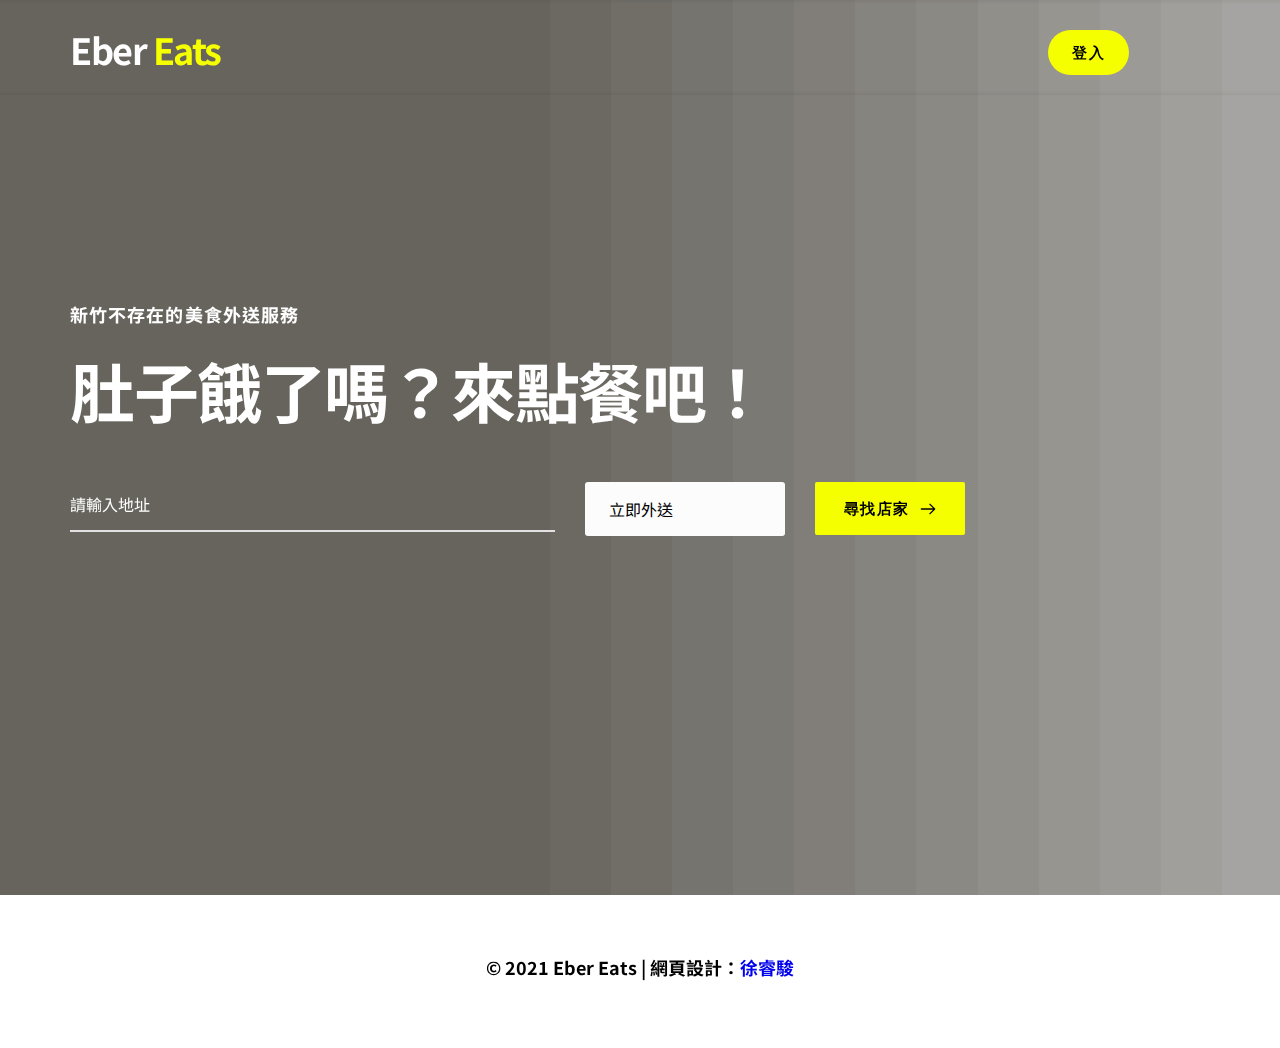
==== index.html @ 5adcd0f3 "Add files" ====
<!DOCTYPE html><html lang="en"><head><meta charset="utf-8"><link rel="icon" href="assets/fcde519aa431fc25c1beadadf0a41292.ico" sizes="16x16"><title>Eber Eats</title><meta name="description" content="使用 Eber Eats 台灣的美食外送 app 平台，瀏覽新竹人氣餐廳和美食，預訂新竹附近的必吃餐廳，享受免排隊免外出新竹外送食物服務。"><meta property="og:title" content=""><meta property="og:description" content=""><meta property="og:url" content=""><meta content="summary_large_image" name="twitter:card"><!-- BRIZY ASSETS --><meta name="viewport" content="width=device-width, initial-scale=1"><link class="brz-link brz-link-google-prefetch" rel="dns-prefetch" href="//ajax.googleapis.com"><link class="brz-link brz-link-google-prefetch" rel="dns-prefetch" href="//fonts.googleapis.com"><link class="brz-link brz-link-google-preconnect" rel="preconnect" href="https://fonts.gstatic.com/" crossorigin><link class="brz-link brz-link-cdn-preconnect" rel="preconnect" href="assets/6666cd76f96956469e7be39d750cc7d9." crossorigin><style class="brz-style brz-fonts__google">.brz .brz-ff-josefin_sans {font-family: Josefin Sans,sans-serif !important;}
.brz .brz-ff-lato {font-family: Lato,sans-serif !important;}
.brz .brz-ff-noto_sans_tc {font-family: Noto Sans TC,sans-serif !important;}
.brz .brz-ff-overpass {font-family: Overpass,sans-serif !important;}
.brz .brz-ff-red_hat_text {font-family: Red Hat Text,sans-serif !important;}
.brz .brz-ff-dm_serif_text {font-family: DM Serif Text,serif !important;}
.brz .brz-ff-blinker {font-family: Blinker,sans-serif !important;}
.brz .brz-ff-aleo {font-family: Aleo,serif !important;}
.brz .brz-ff-nunito {font-family: Nunito,sans-serif !important;}
.brz .brz-ff-knewave {font-family: Knewave,display !important;}
.brz .brz-ff-palanquin {font-family: Palanquin,sans-serif !important;}
.brz .brz-ff-palanquin_dark {font-family: Palanquin Dark,sans-serif !important;}
.brz .brz-ff-roboto {font-family: Roboto,sans-serif !important;}
.brz .brz-ff-oswald {font-family: Oswald,sans-serif !important;}
.brz .brz-ff-oxygen {font-family: Oxygen,sans-serif !important;}
.brz .brz-ff-playfair_display {font-family: Playfair Display,serif !important;}
.brz .brz-ff-fira_sans {font-family: Fira Sans,sans-serif !important;}
.brz .brz-ff-abril_fatface {font-family: Abril Fatface,display !important;}
.brz .brz-ff-comfortaa {font-family: Comfortaa,display !important;}
.brz .brz-ff-kaushan_script {font-family: Kaushan Script,handwriting !important;}
.brz .brz-ff-noto_serif {font-family: Noto Serif,serif !important;}
.brz .brz-ff-montserrat {font-family: Montserrat,sans-serif !important;}</style><link class="brz-link brz-link-google" type="text/css" rel="stylesheet" href="https://fonts.googleapis.com/css?family=Josefin Sans:100,200,300,regular,500,600,700,100italic,200italic,300italic,italic,500italic,600italic,700italic|Lato:100,100italic,300,300italic,regular,italic,700,700italic,900,900italic|Noto Sans TC:100,300,regular,500,700,900|Overpass:100,100italic,200,200italic,300,300italic,regular,italic,600,600italic,700,700italic,800,800italic,900,900italic|Red Hat Text:regular,italic,500,500italic,700,700italic|DM Serif Text:regular,italic|Blinker:100,200,300,regular,600,700,800,900|Aleo:300,300italic,regular,italic,700,700italic|Nunito:200,200italic,300,300italic,regular,italic,600,600italic,700,700italic,800,800italic,900,900italic|Knewave:regular|Palanquin:100,200,300,regular,500,600,700|Palanquin Dark:regular,500,600,700|Roboto:100,100italic,300,300italic,regular,italic,500,500italic,700,700italic,900,900italic|Oswald:200,300,regular,500,600,700|Oxygen:300,regular,700|Playfair Display:regular,italic,700,700italic,900,900italic|Fira Sans:100,100italic,200,200italic,300,300italic,regular,italic,500,500italic,600,600italic,700,700italic,800,800italic,900,900italic|Abril Fatface:regular|Comfortaa:300,regular,500,600,700|Kaushan Script:regular|Noto Serif:regular,italic,700,700italic|Montserrat:100,100italic,200,200italic,300,300italic,regular,italic,500,500italic,600,600italic,700,700italic,800,800italic,900,900italic&subset=arabic,bengali,cyrillic,cyrillic-ext,devanagari,greek,greek-ext,gujarati,hebrew,khmer,korean,latin-ext,tamil,telugu,thai,vietnamese&display=swap" /><link class="brz-link brz-link-preview-pro" href="assets/bad47163f5de5843f920efef465374e2.css" rel="stylesheet"/><style class="brz-style"></style><style class="brz-style">@media (min-width:991px) {.brz .brz-css-kmcrc {display: block;}}
@media (max-width:991px) and (min-width:768px) {.brz .brz-css-kmcrc {display: block;}}
@media (max-width:767px) {.brz .brz-css-kmcrc {display: block;}}
.brz .brz-css-pstyv {padding: 10px 0px 10px 0px;margin: 0;}
.brz .brz-css-pstyv > .brz-bg {border: 0px solid rgba(102,115,141,0);border-radius: 0;}
.brz .brz-css-pstyv > .brz-bg > .brz-bg-image {background-image: none;}
.brz .brz-css-pstyv > .brz-bg > .brz-bg-color {background-color: rgba(255,255,255,1);background-image: none;}
.brz .brz-css-pstyv > .brz-bg > .brz-bg-shape__top {background-image: none;background-size: 100% 100px;height: 100px;transform: rotateX(0deg) rotateY(0deg);z-index: auto;}
.brz .brz-css-pstyv > .brz-bg > .brz-bg-shape__bottom {background-image: none;background-size: 100% 100px;height: 100px;transform: rotateX(-180deg) rotateY(-180deg);z-index: auto;}
@media (max-width:991px) and (min-width:768px) {.brz .brz-css-pstyv {padding: 10px 0px 10px 0px;margin: 0;}
	.brz .brz-css-pstyv > .brz-bg {border: 0px solid rgba(102,115,141,0);border-radius: 0;}
	.brz .brz-css-pstyv > .brz-bg > .brz-bg-image {background-image: none;}
	.brz .brz-css-pstyv > .brz-bg > .brz-bg-color {background-color: rgba(255,255,255,1);background-image: none;}
	.brz .brz-css-pstyv > .brz-bg > .brz-bg-shape__top {background-image: none;background-size: 100% 100px;height: 100px;transform: rotateX(0deg) rotateY(0deg);z-index: auto;}
	.brz .brz-css-pstyv > .brz-bg > .brz-bg-shape__bottom {background-image: none;background-size: 100% 100px;height: 100px;transform: rotateX(-180deg) rotateY(-180deg);z-index: auto;}}
@media (max-width:767px) {.brz .brz-css-pstyv {padding: 10px 0px 10px 0px;margin: 0;}
	.brz .brz-css-pstyv > .brz-bg {border: 0px solid rgba(102,115,141,0);border-radius: 0;}
	.brz .brz-css-pstyv > .brz-bg > .brz-bg-image {background-image: none;}
	.brz .brz-css-pstyv > .brz-bg > .brz-bg-color {background-color: rgba(255,255,255,1);background-image: none;}
	.brz .brz-css-pstyv > .brz-bg > .brz-bg-shape__top {background-image: none;background-size: 100% 100px;height: 100px;transform: rotateX(0deg) rotateY(0deg);z-index: auto;}
	.brz .brz-css-pstyv > .brz-bg > .brz-bg-shape__bottom {background-image: none;background-size: 100% 100px;height: 100px;transform: rotateX(-180deg) rotateY(-180deg);z-index: auto;}}
.brz .brz-css-wgbhx {border: 0px solid transparent;}
@media (min-width:991px) {.brz .brz-css-wgbhx {max-width: calc(1 * var(--brz-section-container-max-width,1170px));}}
@media (max-width:991px) and (min-width:768px) {.brz .brz-css-wgbhx {border: 0px solid transparent;}}
@media (max-width:991px) and (min-width:768px) {.brz .brz-css-wgbhx {max-width: 100%;}}
@media (max-width:767px) {.brz .brz-css-wgbhx {border: 0px solid transparent;}}
@media (max-width:767px) {.brz .brz-css-wgbhx {max-width: 100%;}}
.brz .brz-css-ieero {margin: 0;z-index: auto;align-items: flex-start;}
.brz .brz-css-ieero > .brz-bg {border: 0px solid rgba(102,115,141,0);border-radius: 0;max-width: 100%;}
.brz .brz-css-ieero > .brz-bg > .brz-bg-image {background-image: none;display: block;}
.brz .brz-css-ieero > .brz-bg > .brz-bg-color {background-color: rgba(0,0,0,0);background-image: none;}
.brz .brz-css-ieero > .brz-bg > .brz-bg-map {display: none;}
.brz .brz-css-ieero > .brz-bg > .brz-bg-video {display: none;}
.brz .brz-css-ieero > .brz-row {border: 0px solid transparent;}
@media (min-width:991px) {.brz .brz-css-ieero {min-height: auto;display: flex;}
	.brz .brz-css-ieero > .brz-bg {transition-duration: .5s;transition-property: filter,box-shadow,background,border-radius,border-color;}
	.brz .brz-css-ieero > .brz-bg > .brz-bg-image {transition-duration: .5s;transition-property: filter,box-shadow,background,border-radius,border-color;}
	.brz .brz-css-ieero > .brz-bg > .brz-bg-color {transition-duration: .5s;transition-property: filter,box-shadow,background,border-radius,border-color;}
	.brz .brz-css-ieero > .brz-bg > .brz-bg-video {transition-duration: .5s;transition-property: filter,box-shadow,background,border-radius,border-color;}
	.brz .brz-css-ieero > .brz-row {transition-duration: .5s;transition-property: filter,box-shadow,background,border-radius,border-color;}}
@media (max-width:991px) and (min-width:768px) {.brz .brz-css-ieero {margin: 0;z-index: auto;align-items: flex-start;}
	.brz .brz-css-ieero > .brz-bg {border: 0px solid rgba(102,115,141,0);border-radius: 0;max-width: 100%;}
	.brz .brz-css-ieero > .brz-bg > .brz-bg-image {background-image: none;display: block;}
	.brz .brz-css-ieero > .brz-bg > .brz-bg-color {background-color: rgba(0,0,0,0);background-image: none;}
	.brz .brz-css-ieero > .brz-bg > .brz-bg-map {display: none;}
	.brz .brz-css-ieero > .brz-bg > .brz-bg-video {display: none;}
	.brz .brz-css-ieero > .brz-row {border: 0px solid transparent;}}
@media (max-width:991px) and (min-width:768px) {.brz .brz-css-ieero {min-height: auto;display: flex;}
	.brz .brz-css-ieero > .brz-bg {transition-duration: .5s;transition-property: filter,box-shadow,background,border-radius,border-color;}
	.brz .brz-css-ieero > .brz-bg > .brz-bg-image {transition-duration: .5s;transition-property: filter,box-shadow,background,border-radius,border-color;}
	.brz .brz-css-ieero > .brz-bg > .brz-bg-color {transition-duration: .5s;transition-property: filter,box-shadow,background,border-radius,border-color;}
	.brz .brz-css-ieero > .brz-bg > .brz-bg-video {transition-duration: .5s;transition-property: filter,box-shadow,background,border-radius,border-color;}
	.brz .brz-css-ieero > .brz-row {flex-direction: row;flex-wrap: wrap;justify-content: flex-start;transition-duration: .5s;transition-property: filter,box-shadow,background,border-radius,border-color;}}
@media (max-width:767px) {.brz .brz-css-ieero {margin: 0;z-index: auto;align-items: flex-start;}
	.brz .brz-css-ieero > .brz-bg {border: 0px solid rgba(102,115,141,0);border-radius: 0;max-width: 100%;}
	.brz .brz-css-ieero > .brz-bg > .brz-bg-image {background-image: none;display: block;}
	.brz .brz-css-ieero > .brz-bg > .brz-bg-color {background-color: rgba(0,0,0,0);background-image: none;}
	.brz .brz-css-ieero > .brz-bg > .brz-bg-map {display: none;}
	.brz .brz-css-ieero > .brz-bg > .brz-bg-video {display: none;}
	.brz .brz-css-ieero > .brz-row {border: 0px solid transparent;}}
@media (max-width:767px) {.brz .brz-css-ieero {min-height: auto;display: flex;}
	.brz .brz-css-ieero > .brz-bg {transition-duration: .5s;transition-property: filter,box-shadow,background,border-radius,border-color;}
	.brz .brz-css-ieero > .brz-bg > .brz-bg-image {transition-duration: .5s;transition-property: filter,box-shadow,background,border-radius,border-color;}
	.brz .brz-css-ieero > .brz-bg > .brz-bg-color {transition-duration: .5s;transition-property: filter,box-shadow,background,border-radius,border-color;}
	.brz .brz-css-ieero > .brz-bg > .brz-bg-video {transition-duration: .5s;transition-property: filter,box-shadow,background,border-radius,border-color;}
	.brz .brz-css-ieero > .brz-row {flex-direction: row;flex-wrap: wrap;justify-content: flex-start;transition-duration: .5s;transition-property: filter,box-shadow,background,border-radius,border-color;}}
.brz .brz-css-qyybk {padding: 10px;max-width: 100%;}
@media (max-width:991px) and (min-width:768px) {.brz .brz-css-qyybk {padding: 0;max-width: 100%;}}
@media (max-width:767px) {.brz .brz-css-qyybk {padding: 0;max-width: 100%;}}
.brz .brz-css-feifw {z-index: auto;flex: 1 1 50%;max-width: 50%;justify-content: flex-start;}
.brz .brz-css-feifw > .brz-bg {border: 0px solid rgba(102,115,141,0);border-radius: 0;margin: 0;}
.brz .brz-css-feifw > .brz-bg > .brz-bg-image {background-image: none;}
.brz .brz-css-feifw > .brz-bg > .brz-bg-color {background-color: rgba(0,0,0,0);background-image: none;}
@media (min-width:991px) {.brz .brz-css-feifw > .brz-bg {transition-duration: .5s;transition-property: filter,box-shadow,background,border-radius,border-color;}
	.brz .brz-css-feifw > .brz-bg > .brz-bg-image {transition-duration: .5s;transition-property: filter,box-shadow,background,border-radius,border-color;}
	.brz .brz-css-feifw > .brz-bg > .brz-bg-color {transition-duration: .5s;transition-property: filter,box-shadow,background,border-radius,border-color;}}
@media (max-width:991px) and (min-width:768px) {.brz .brz-css-feifw {z-index: auto;flex: 1 1 50%;max-width: 50%;justify-content: flex-start;}
	.brz .brz-css-feifw > .brz-bg {border: 0px solid rgba(102,115,141,0);border-radius: 0;margin: 0;}
	.brz .brz-css-feifw > .brz-bg > .brz-bg-image {background-image: none;}
	.brz .brz-css-feifw > .brz-bg > .brz-bg-color {background-color: rgba(0,0,0,0);background-image: none;}}
@media (max-width:991px) and (min-width:768px) {.brz .brz-css-feifw > .brz-bg {transition-duration: .5s;transition-property: filter,box-shadow,background,border-radius,border-color;}
	.brz .brz-css-feifw > .brz-bg > .brz-bg-image {transition-duration: .5s;transition-property: filter,box-shadow,background,border-radius,border-color;}
	.brz .brz-css-feifw > .brz-bg > .brz-bg-color {transition-duration: .5s;transition-property: filter,box-shadow,background,border-radius,border-color;}}
@media (max-width:767px) {.brz .brz-css-feifw {z-index: auto;flex: 1 1 100%;max-width: 100%;justify-content: flex-start;}
	.brz .brz-css-feifw > .brz-bg {border: 0px solid rgba(102,115,141,0);border-radius: 0;margin: 10px 0px 10px 0px;}
	.brz .brz-css-feifw > .brz-bg > .brz-bg-image {background-image: none;}
	.brz .brz-css-feifw > .brz-bg > .brz-bg-color {background-color: rgba(0,0,0,0);background-image: none;}}
@media (max-width:767px) {.brz .brz-css-feifw > .brz-bg {transition-duration: .5s;transition-property: filter,box-shadow,background,border-radius,border-color;}
	.brz .brz-css-feifw > .brz-bg > .brz-bg-image {transition-duration: .5s;transition-property: filter,box-shadow,background,border-radius,border-color;}
	.brz .brz-css-feifw > .brz-bg > .brz-bg-color {transition-duration: .5s;transition-property: filter,box-shadow,background,border-radius,border-color;}}
.brz .brz-css-bjszt {z-index: auto;margin: 0;border: 0px solid transparent;padding: 5px 15px 5px 15px;}
@media (min-width:991px) {.brz .brz-css-bjszt {display: flex;transition-duration: .5s;transition-property: filter,box-shadow,background,border-radius,border-color;}}
@media (max-width:991px) and (min-width:768px) {.brz .brz-css-bjszt {z-index: auto;margin: 0;border: 0px solid transparent;padding: 5px 15px 5px 15px;}}
@media (max-width:991px) and (min-width:768px) {.brz .brz-css-bjszt {display: flex;transition-duration: .5s;transition-property: filter,box-shadow,background,border-radius,border-color;}}
@media (max-width:767px) {.brz .brz-css-bjszt {z-index: auto;margin: 10px 0px 10px 0px;border: 0px solid transparent;padding: 0;}}
@media (max-width:767px) {.brz .brz-css-bjszt {display: flex;transition-duration: .5s;transition-property: filter,box-shadow,background,border-radius,border-color;}}
.brz .brz-css-lvoqa {padding: 0;margin: 10px 0px 10px 0px;justify-content: center;position: relative;}
@media (min-width:991px) {.brz .brz-css-lvoqa {display: flex;z-index: auto;position: relative;}}
@media (max-width:991px) and (min-width:768px) {.brz .brz-css-lvoqa {padding: 0;margin: 10px 0px 10px 0px;justify-content: center;position: relative;}}
@media (max-width:991px) and (min-width:768px) {.brz .brz-css-lvoqa {display: flex;z-index: auto;position: relative;}}
@media (max-width:767px) {.brz .brz-css-lvoqa {padding: 0;margin: 10px 0px 10px 0px;justify-content: center;position: relative;}}
@media (max-width:767px) {.brz .brz-css-lvoqa {display: flex;z-index: auto;position: relative;}}
.brz .brz-css-imxwh {width: 100%;}
@media (max-width:991px) and (min-width:768px) {.brz .brz-css-imxwh {width: 100%;}}
@media (max-width:767px) {.brz .brz-css-imxwh {width: 100%;}}
.brz .brz-css-dlwrs {height: 50px;}
@media (max-width:991px) and (min-width:768px) {.brz .brz-css-dlwrs {height: 50px;}}
@media (max-width:767px) {.brz .brz-css-dlwrs {height: 50px;}}
.brz .brz-css-jvdqs {z-index: auto;position: relative;margin: 10px 0px 10px 0px;}
@media (min-width:991px) {.brz .brz-css-jvdqs {display: flex;position: relative;}}
@media (max-width:991px) and (min-width:768px) {.brz .brz-css-jvdqs {z-index: auto;position: relative;margin: 10px 0px 10px 0px;}}
@media (max-width:991px) and (min-width:768px) {.brz .brz-css-jvdqs {display: flex;position: relative;}}
@media (max-width:767px) {.brz .brz-css-jvdqs {z-index: auto;position: relative;margin: 10px 0px 10px 0px;}}
@media (max-width:767px) {.brz .brz-css-jvdqs {display: flex;position: relative;}}
.brz .brz-css-ifklz {justify-content: center;padding: 0;margin: 0px -5px -20px -5px;}
@media (max-width:991px) and (min-width:768px) {.brz .brz-css-ifklz {justify-content: center;padding: 0;margin: 0px -5px -20px -5px;}}
@media (max-width:767px) {.brz .brz-css-ifklz {justify-content: center;padding: 0;margin: 0px -5px -20px -5px;}}
.brz .brz-css-isklj {padding: 0px 5px 20px 5px;}
@media (max-width:991px) and (min-width:768px) {.brz .brz-css-isklj {padding: 0px 5px 20px 5px;}}
@media (max-width:767px) {.brz .brz-css-isklj {padding: 0px 5px 20px 5px;}}
.brz .brz-css-ymobp.brz-btn {display: flex;align-items: center;justify-content: center;font-family: Overpass,sans-serif;font-weight: 700;font-size: 15px;line-height: 1.6;letter-spacing: 0px;color: rgba(255,255,255,1);border: 2px solid rgba(5,202,182,0);border-radius: 2px;background-color: rgba(5,202,182,1);background-image: none;padding: 14px 42px 14px 42px;flex-flow: row-reverse nowrap;}
.brz .brz-css-ymobp .brz-btn--story-container {border: 2px solid rgba(5,202,182,0);flex-flow: row-reverse nowrap;border-radius: 2px;}
@media (min-width:991px) {.brz .brz-css-ymobp.brz-btn {transition-duration: .5s;transition-property: color,box-shadow,background,border-color;}}
@media (min-width:991px) {.brz .brz-css-ymobp.brz-btn:hover {background-color: rgba(5,202,182,.8);}}
@media (max-width:991px) and (min-width:768px) {.brz .brz-css-ymobp.brz-btn {display: flex;align-items: center;justify-content: center;font-family: Overpass,sans-serif;font-weight: 700;font-size: 17px;line-height: 1.6;letter-spacing: 0px;color: rgba(255,255,255,1);border: 2px solid rgba(5,202,182,0);border-radius: 2px;background-color: rgba(5,202,182,1);background-image: none;padding: 11px 26px 11px 26px;flex-flow: row-reverse nowrap;}
	.brz .brz-css-ymobp .brz-btn--story-container {border: 2px solid rgba(5,202,182,0);flex-flow: row-reverse nowrap;border-radius: 2px;}}
@media (max-width:991px) and (min-width:768px) {.brz .brz-css-ymobp.brz-btn {transition-duration: .5s;transition-property: color,box-shadow,background,border-color;}}
@media (max-width:767px) {.brz .brz-css-ymobp.brz-btn {display: flex;align-items: center;justify-content: center;font-family: Overpass,sans-serif;font-weight: 700;font-size: 15px;line-height: 1.6;letter-spacing: 0px;color: rgba(255,255,255,1);border: 2px solid rgba(5,202,182,0);border-radius: 2px;background-color: rgba(5,202,182,1);background-image: none;padding: 11px 26px 11px 26px;flex-flow: row-reverse nowrap;}
	.brz .brz-css-ymobp .brz-btn--story-container {border: 2px solid rgba(5,202,182,0);flex-flow: row-reverse nowrap;border-radius: 2px;}}
@media (max-width:767px) {.brz .brz-css-ymobp.brz-btn {transition-duration: .5s;transition-property: color,box-shadow,background,border-color;}}
.brz .brz-css-jwrpi {padding: 75px 0px 75px 0px;margin: 0;}
.brz .brz-css-jwrpi > .brz-bg {border: 0px solid rgba(102,115,141,0);border-radius: 0;}
.brz .brz-css-jwrpi > .brz-bg > .brz-bg-image {background-image: none;}
.brz .brz-css-jwrpi > .brz-bg > .brz-bg-color {background-color: rgba(0,0,0,0);background-image: none;}
.brz .brz-css-jwrpi > .brz-bg > .brz-bg-shape__top {background-image: none;background-size: 100% 100px;height: 100px;transform: rotateX(0deg) rotateY(0deg);z-index: auto;}
.brz .brz-css-jwrpi > .brz-bg > .brz-bg-shape__bottom {background-image: none;background-size: 100% 100px;height: 100px;transform: rotateX(-180deg) rotateY(-180deg);z-index: auto;}
@media (max-width:991px) and (min-width:768px) {.brz .brz-css-jwrpi {padding: 50px 15px 50px 15px;margin: 0;}
	.brz .brz-css-jwrpi > .brz-bg {border: 0px solid rgba(102,115,141,0);border-radius: 0;}
	.brz .brz-css-jwrpi > .brz-bg > .brz-bg-image {background-image: none;}
	.brz .brz-css-jwrpi > .brz-bg > .brz-bg-color {background-color: rgba(0,0,0,0);background-image: none;}
	.brz .brz-css-jwrpi > .brz-bg > .brz-bg-shape__top {background-image: none;background-size: 100% 100px;height: 100px;transform: rotateX(0deg) rotateY(0deg);z-index: auto;}
	.brz .brz-css-jwrpi > .brz-bg > .brz-bg-shape__bottom {background-image: none;background-size: 100% 100px;height: 100px;transform: rotateX(-180deg) rotateY(-180deg);z-index: auto;}}
@media (max-width:767px) {.brz .brz-css-jwrpi {padding: 25px 15px 25px 15px;margin: 0;}
	.brz .brz-css-jwrpi > .brz-bg {border: 0px solid rgba(102,115,141,0);border-radius: 0;}
	.brz .brz-css-jwrpi > .brz-bg > .brz-bg-image {background-image: none;}
	.brz .brz-css-jwrpi > .brz-bg > .brz-bg-color {background-color: rgba(0,0,0,0);background-image: none;}
	.brz .brz-css-jwrpi > .brz-bg > .brz-bg-shape__top {background-image: none;background-size: 100% 100px;height: 100px;transform: rotateX(0deg) rotateY(0deg);z-index: auto;}
	.brz .brz-css-jwrpi > .brz-bg > .brz-bg-shape__bottom {background-image: none;background-size: 100% 100px;height: 100px;transform: rotateX(-180deg) rotateY(-180deg);z-index: auto;}}
.brz .brz-css-akgeq {border: 0px solid transparent;}
@media (min-width:991px) {.brz .brz-css-akgeq {max-width: calc(1 * var(--brz-section-container-max-width,1170px));}}
@media (max-width:991px) and (min-width:768px) {.brz .brz-css-akgeq {border: 0px solid transparent;}}
@media (max-width:991px) and (min-width:768px) {.brz .brz-css-akgeq {max-width: 100%;}}
@media (max-width:767px) {.brz .brz-css-akgeq {border: 0px solid transparent;}}
@media (max-width:767px) {.brz .brz-css-akgeq {max-width: 100%;}}
.brz .brz-css-ofqhp {z-index: auto;margin: 0;}
.brz .brz-css-ofqhp .brz-section__content {min-height: auto;display: flex;}
.brz .brz-css-ofqhp .brz-container {justify-content: center;}
.brz .brz-css-ofqhp > .slick-slider > .brz-slick-slider__dots {color: rgba(0,0,0,1);}
.brz .brz-css-ofqhp > .slick-slider > .brz-slick-slider__arrow {color: rgba(0,0,0,.7);}
@media (min-width:991px) {.brz .brz-css-ofqhp {display: block;}}
@media (min-width:991px) {.brz .brz-css-ofqhp > .slick-slider > .brz-slick-slider__arrow:hover {color: rgba(0,0,0,1);}}
@media (max-width:991px) and (min-width:768px) {.brz .brz-css-ofqhp {z-index: auto;margin: 0;}
	.brz .brz-css-ofqhp .brz-section__content {min-height: auto;display: flex;}
	.brz .brz-css-ofqhp .brz-container {justify-content: center;}
	.brz .brz-css-ofqhp > .slick-slider > .brz-slick-slider__dots {color: rgba(0,0,0,1);}
	.brz .brz-css-ofqhp > .slick-slider > .brz-slick-slider__arrow {color: rgba(0,0,0,.7);}}
@media (max-width:991px) and (min-width:768px) {.brz .brz-css-ofqhp {display: block;}}
@media (max-width:767px) {.brz .brz-css-ofqhp {z-index: auto;margin: 0;}
	.brz .brz-css-ofqhp .brz-section__content {min-height: auto;display: flex;}
	.brz .brz-css-ofqhp .brz-container {justify-content: center;}
	.brz .brz-css-ofqhp > .slick-slider > .brz-slick-slider__dots {color: rgba(0,0,0,1);}
	.brz .brz-css-ofqhp > .slick-slider > .brz-slick-slider__arrow {color: rgba(0,0,0,.7);}}
@media (max-width:767px) {.brz .brz-css-ofqhp {display: block;}}
.brz .brz-css-jfmoa {padding: 75px 0px 75px 0px;}
.brz .brz-css-jfmoa > .brz-bg {border: 0px solid rgba(102,115,141,0);border-radius: 0;}
.brz .brz-css-jfmoa > .brz-bg > .brz-bg-image {background-image: none;display: block;}
.brz .brz-css-jfmoa > .brz-bg > .brz-bg-color {background-color: rgba(0,0,0,0);background-image: none;}
.brz .brz-css-jfmoa > .brz-bg > .brz-bg-map {display: none;}
.brz .brz-css-jfmoa > .brz-bg > .brz-bg-video {display: none;}
.brz .brz-css-jfmoa > .brz-bg > .brz-bg-shape__top {background-image: none;background-size: 100% 100px;height: 100px;transform: rotateX(0deg) rotateY(0deg);z-index: auto;}
.brz .brz-css-jfmoa > .brz-bg > .brz-bg-shape__bottom {background-image: none;background-size: 100% 100px;height: 100px;transform: rotateX(-180deg) rotateY(-180deg);z-index: auto;}
@media (min-width:991px) {.brz .brz-css-jfmoa > .brz-bg > .brz-bg-image {background-attachment: scroll;}}
@media (max-width:991px) and (min-width:768px) {.brz .brz-css-jfmoa {padding: 50px 15px 50px 15px;}
	.brz .brz-css-jfmoa > .brz-bg {border: 0px solid rgba(102,115,141,0);border-radius: 0;}
	.brz .brz-css-jfmoa > .brz-bg > .brz-bg-image {background-image: none;display: block;}
	.brz .brz-css-jfmoa > .brz-bg > .brz-bg-color {background-color: rgba(0,0,0,0);background-image: none;}
	.brz .brz-css-jfmoa > .brz-bg > .brz-bg-map {display: none;}
	.brz .brz-css-jfmoa > .brz-bg > .brz-bg-video {display: none;}
	.brz .brz-css-jfmoa > .brz-bg > .brz-bg-shape__top {background-image: none;background-size: 100% 100px;height: 100px;transform: rotateX(0deg) rotateY(0deg);z-index: auto;}
	.brz .brz-css-jfmoa > .brz-bg > .brz-bg-shape__bottom {background-image: none;background-size: 100% 100px;height: 100px;transform: rotateX(-180deg) rotateY(-180deg);z-index: auto;}}
@media (max-width:767px) {.brz .brz-css-jfmoa {padding: 25px 15px 25px 15px;}
	.brz .brz-css-jfmoa > .brz-bg {border: 0px solid rgba(102,115,141,0);border-radius: 0;}
	.brz .brz-css-jfmoa > .brz-bg > .brz-bg-image {background-image: none;display: block;}
	.brz .brz-css-jfmoa > .brz-bg > .brz-bg-color {background-color: rgba(0,0,0,0);background-image: none;}
	.brz .brz-css-jfmoa > .brz-bg > .brz-bg-map {display: none;}
	.brz .brz-css-jfmoa > .brz-bg > .brz-bg-video {display: none;}
	.brz .brz-css-jfmoa > .brz-bg > .brz-bg-shape__top {background-image: none;background-size: 100% 100px;height: 100px;transform: rotateX(0deg) rotateY(0deg);z-index: auto;}
	.brz .brz-css-jfmoa > .brz-bg > .brz-bg-shape__bottom {background-image: none;background-size: 100% 100px;height: 100px;transform: rotateX(-180deg) rotateY(-180deg);z-index: auto;}}
.brz .brz-css-jphei {border: 0px solid transparent;}
@media (min-width:991px) {.brz .brz-css-jphei {max-width: calc(1 * var(--brz-section-container-max-width,1170px));}}
@media (max-width:991px) and (min-width:768px) {.brz .brz-css-jphei {border: 0px solid transparent;}}
@media (max-width:991px) and (min-width:768px) {.brz .brz-css-jphei {max-width: 100%;}}
@media (max-width:767px) {.brz .brz-css-jphei {border: 0px solid transparent;}}
@media (max-width:767px) {.brz .brz-css-jphei {max-width: 100%;}}
.brz .brz-css-urlmv {width: 100%;}
.brz .brz-css-urlmv:before {border: 0px solid rgba(220,222,225,1);border-radius: 0;}
.brz .brz-css-urlmv .brz-shortcode__placeholder {border-radius: 0;}
@media (min-width:991px) {.brz .brz-css-urlmv:before {transition-duration: .5s;transition-property: filter,box-shadow,background,border-radius,border-color;}
	.brz .brz-css-urlmv .brz-shortcode__placeholder {transition-duration: .5s;transition-property: filter,box-shadow,background,border-radius,border-color;}}
@media (max-width:991px) and (min-width:768px) {.brz .brz-css-urlmv {width: 100%;}
	.brz .brz-css-urlmv:before {border: 0px solid rgba(220,222,225,1);border-radius: 0;}
	.brz .brz-css-urlmv .brz-shortcode__placeholder {border-radius: 0;}}
@media (max-width:991px) and (min-width:768px) {.brz .brz-css-urlmv:before {transition-duration: .5s;transition-property: filter,box-shadow,background,border-radius,border-color;}
	.brz .brz-css-urlmv .brz-shortcode__placeholder {transition-duration: .5s;transition-property: filter,box-shadow,background,border-radius,border-color;}}
@media (max-width:767px) {.brz .brz-css-urlmv {width: 100%;}
	.brz .brz-css-urlmv:before {border: 0px solid rgba(220,222,225,1);border-radius: 0;}
	.brz .brz-css-urlmv .brz-shortcode__placeholder {border-radius: 0;}}
@media (max-width:767px) {.brz .brz-css-urlmv:before {transition-duration: .5s;transition-property: filter,box-shadow,background,border-radius,border-color;}
	.brz .brz-css-urlmv .brz-shortcode__placeholder {transition-duration: .5s;transition-property: filter,box-shadow,background,border-radius,border-color;}}
.brz .brz-css-mcful {font-size: 16px;margin-left: 10px;margin-right: 0;stroke-width: 0;}
@media (max-width:991px) and (min-width:768px) {.brz .brz-css-mcful {font-size: 16px;margin-left: 10px;margin-right: 0;stroke-width: 0;}}
@media (max-width:767px) {.brz .brz-css-mcful {font-size: 16px;margin-left: 10px;margin-right: 0;stroke-width: 0;}}
.brz .brz-css-uwfti {padding: 75px 0px 75px 0px;min-height: auto;display: flex;margin: 0;}
.brz .brz-css-uwfti > .brz-bg {border: 0px solid rgba(102,115,141,0);border-radius: 0;}
.brz .brz-css-uwfti > .brz-bg > .brz-bg-image {background-image: none;display: block;}
.brz .brz-css-uwfti > .brz-bg > .brz-bg-color {background-color: rgba(0,0,0,0);background-image: none;}
.brz .brz-css-uwfti > .brz-bg > .brz-bg-shape__top {background-image: none;background-size: 100% 100px;height: 100px;transform: rotateX(0deg) rotateY(0deg);z-index: auto;}
.brz .brz-css-uwfti > .brz-bg > .brz-bg-shape__bottom {background-image: none;background-size: 100% 100px;height: 100px;transform: rotateX(-180deg) rotateY(-180deg);z-index: auto;}
.brz .brz-css-uwfti .brz-container {justify-content: center;}
@media (max-width:991px) and (min-width:768px) {.brz .brz-css-uwfti {padding: 25px 15px 25px 15px;min-height: auto;display: flex;margin: 0;}
	.brz .brz-css-uwfti > .brz-bg {border: 0px solid rgba(102,115,141,0);border-radius: 0;}
	.brz .brz-css-uwfti > .brz-bg > .brz-bg-image {background-image: none;display: block;}
	.brz .brz-css-uwfti > .brz-bg > .brz-bg-color {background-color: rgba(0,0,0,0);background-image: none;}
	.brz .brz-css-uwfti > .brz-bg > .brz-bg-shape__top {background-image: none;background-size: 100% 100px;height: 100px;transform: rotateX(0deg) rotateY(0deg);z-index: auto;}
	.brz .brz-css-uwfti > .brz-bg > .brz-bg-shape__bottom {background-image: none;background-size: 100% 100px;height: 100px;transform: rotateX(-180deg) rotateY(-180deg);z-index: auto;}
	.brz .brz-css-uwfti .brz-container {justify-content: center;}}
@media (max-width:767px) {.brz .brz-css-uwfti {padding: 25px 15px 25px 15px;min-height: auto;display: flex;margin: 0;}
	.brz .brz-css-uwfti > .brz-bg {border: 0px solid rgba(102,115,141,0);border-radius: 0;}
	.brz .brz-css-uwfti > .brz-bg > .brz-bg-image {background-image: none;display: block;}
	.brz .brz-css-uwfti > .brz-bg > .brz-bg-color {background-color: rgba(0,0,0,0);background-image: none;}
	.brz .brz-css-uwfti > .brz-bg > .brz-bg-shape__top {background-image: none;background-size: 100% 100px;height: 100px;transform: rotateX(0deg) rotateY(0deg);z-index: auto;}
	.brz .brz-css-uwfti > .brz-bg > .brz-bg-shape__bottom {background-image: none;background-size: 100% 100px;height: 100px;transform: rotateX(-180deg) rotateY(-180deg);z-index: auto;}
	.brz .brz-css-uwfti .brz-container {justify-content: center;}}
.brz .brz-css-fiaxg {border: 0px solid transparent;}
@media (min-width:991px) {.brz .brz-css-fiaxg {max-width: calc(1 * var(--brz-section-container-max-width,1170px));}}
@media (max-width:991px) and (min-width:768px) {.brz .brz-css-fiaxg {border: 0px solid transparent;}}
@media (max-width:991px) and (min-width:768px) {.brz .brz-css-fiaxg {max-width: 100%;}}
@media (max-width:767px) {.brz .brz-css-fiaxg {border: 0px solid transparent;}}
@media (max-width:767px) {.brz .brz-css-fiaxg {max-width: 100%;}}
.brz .brz-css-syini {padding: 0;}
@media (max-width:991px) and (min-width:768px) {.brz .brz-css-syini {padding: 0;}}
@media (max-width:767px) {.brz .brz-css-syini {padding: 0;}}
.brz .brz-css-lfkpq {margin: 0;}
@media (max-width:991px) and (min-width:768px) {.brz .brz-css-lfkpq {margin: 0;}}
@media (max-width:767px) {.brz .brz-css-lfkpq {margin: 0;}}
.brz .brz-css-wwxij {padding: 0;}
@media (max-width:991px) and (min-width:768px) {.brz .brz-css-wwxij {padding: 0;}}
@media (max-width:767px) {.brz .brz-css-wwxij {padding: 0;}}
.brz .brz-css-zwpsa {flex: 1 1 16.7%;max-width: 16.7%;justify-content: center;}
@media (max-width:991px) and (min-width:768px) {.brz .brz-css-zwpsa {flex: 1 1 24.6%;max-width: 24.6%;justify-content: center;}}
@media (max-width:767px) {.brz .brz-css-zwpsa {flex: 1 1 48.4%;max-width: 48.4%;justify-content: center;}}
.brz .brz-css-eavxg {padding: 0px 15px 0px 15px;}
@media (max-width:991px) and (min-width:768px) {.brz .brz-css-eavxg {padding: 5px 15px 5px 15px;}}
@media (max-width:767px) {.brz .brz-css-eavxg {padding: 0;}}
.brz .brz-css-rdlsk {margin-top: 0px !important;margin-bottom: 0px !important;text-align: left;font-family: Josefin Sans,sans-serif;font-size: 36px;line-height: 1.3;font-weight: 700;letter-spacing: -1.5px;}
@media (max-width:991px) and (min-width:768px) {.brz .brz-css-rdlsk {margin-top: 0px !important;margin-bottom: 0px !important;text-align: left;font-size: 15px;line-height: 1.6;font-weight: 400;letter-spacing: 0px;}}
@media (max-width:767px) {.brz .brz-css-rdlsk {margin-top: 0px !important;margin-bottom: 0px !important;text-align: left;font-size: 15px;line-height: 1.6;font-weight: 400;letter-spacing: 0px;}}
.brz .brz-css-gzloy {flex: 1 1 83.3%;max-width: 83.3%;justify-content: center;}
@media (max-width:991px) and (min-width:768px) {.brz .brz-css-gzloy {flex: 1 1 74.4%;max-width: 74.4%;justify-content: center;}}
@media (max-width:767px) {.brz .brz-css-gzloy {flex: 1 1 51.6%;max-width: 51.6%;justify-content: center;}}
.brz .brz-css-axhae {padding: 0px 15px 0px 15px;}
@media (max-width:991px) and (min-width:768px) {.brz .brz-css-axhae {padding: 5px 15px 5px 15px;}}
@media (max-width:767px) {.brz .brz-css-axhae {padding: 0;}}
.brz .brz-css-rbabf {flex: 1 1 74.6%;max-width: 74.6%;}
@media (max-width:991px) and (min-width:768px) {.brz .brz-css-rbabf {flex: 1 1 74.6%;max-width: 74.6%;}}
@media (max-width:767px) {.brz .brz-css-rbabf {flex: 1 1 100%;max-width: 100%;}}
.brz .brz-css-ujqda {flex: 1 1 25.4%;max-width: 25.4%;}
@media (max-width:991px) and (min-width:768px) {.brz .brz-css-ujqda {flex: 1 1 25.4%;max-width: 25.4%;}}
@media (max-width:767px) {.brz .brz-css-ujqda {flex: 1 1 100%;max-width: 100%;}}
.brz .brz-css-dzxne.brz-btn {color: rgba(0,0,0,1);border: 0px solid rgba(35,157,219,0);border-radius: 500px;background-color: rgba(246,255,0,1);padding: 7px 22px 7px 22px;}
.brz .brz-css-dzxne .brz-btn--story-container {border: 0px solid rgba(35,157,219,0);border-radius: 500px;}
@media (min-width:991px) {.brz .brz-css-dzxne.brz-btn:hover {border: 0px solid rgba(5,202,182,0);background-color: rgba(223,232,0,.8);}
	.brz .brz-css-dzxne:hover .brz-btn--story-container {border: 0px solid rgba(5,202,182,0);}}
@media (max-width:991px) and (min-width:768px) {.brz .brz-css-dzxne.brz-btn {color: rgba(0,0,0,1);border: 0px solid rgba(35,157,219,0);border-radius: 500px;background-color: rgba(246,255,0,1);padding: 11px 26px 11px 26px;}
	.brz .brz-css-dzxne .brz-btn--story-container {border: 0px solid rgba(35,157,219,0);border-radius: 500px;}}
@media (max-width:767px) {.brz .brz-css-dzxne.brz-btn {color: rgba(0,0,0,1);border: 0px solid rgba(35,157,219,0);border-radius: 500px;background-color: rgba(246,255,0,1);padding: 11px 26px 11px 26px;}
	.brz .brz-css-dzxne .brz-btn--story-container {border: 0px solid rgba(35,157,219,0);border-radius: 500px;}}
.brz .brz-css-jczjq {padding: 15px 0px 5px 0px;}
.brz .brz-css-jczjq > .brz-bg:after {box-shadow: inset 0 5px 5px -5px rgba(0,0,0,.1),inset 0 -5px 5px -5px rgba(0,0,0,.1);display: block;}
.brz .brz-css-jczjq > .brz-bg > .brz-bg-color {background-color: rgba(255,255,255,0);}
@media (max-width:991px) and (min-width:768px) {.brz .brz-css-jczjq {padding: 15px;}
	.brz .brz-css-jczjq > .brz-bg:after {box-shadow: inset 0 5px 5px -5px rgba(0,0,0,.1),inset 0 -5px 5px -5px rgba(0,0,0,.1);display: block;}
	.brz .brz-css-jczjq > .brz-bg > .brz-bg-color {background-color: rgba(255,255,255,0);}}
@media (max-width:767px) {.brz .brz-css-jczjq {padding: 15px;}
	.brz .brz-css-jczjq > .brz-bg:after {box-shadow: inset 0 5px 5px -5px rgba(0,0,0,.1),inset 0 -5px 5px -5px rgba(0,0,0,.1);display: block;}
	.brz .brz-css-jczjq > .brz-bg > .brz-bg-color {background-color: rgba(255,255,255,0);}}
.brz .brz-css-qtecc {padding: 0;}
@media (max-width:991px) and (min-width:768px) {.brz .brz-css-qtecc {padding: 0;}}
@media (max-width:767px) {.brz .brz-css-qtecc {padding: 0;}}
.brz .brz-css-fachk {flex: 1 1 16.8%;max-width: 16.8%;justify-content: center;}
@media (max-width:991px) and (min-width:768px) {.brz .brz-css-fachk {flex: 1 1 24.6%;max-width: 24.6%;justify-content: center;}}
@media (max-width:767px) {.brz .brz-css-fachk {flex: 1 1 48.4%;max-width: 48.4%;justify-content: center;}}
.brz .brz-css-tujzz {padding: 0px 15px 0px 15px;}
@media (max-width:991px) and (min-width:768px) {.brz .brz-css-tujzz {padding: 5px 15px 5px 15px;}}
@media (max-width:767px) {.brz .brz-css-tujzz {padding: 0;}}
.brz .brz-css-xdnlt {margin-top: 0px !important;margin-bottom: 0px !important;text-align: left;font-family: Josefin Sans,sans-serif;font-size: 36px;line-height: 1.3;font-weight: 700;letter-spacing: -1.5px;}
@media (max-width:991px) and (min-width:768px) {.brz .brz-css-xdnlt {margin-top: 0px !important;margin-bottom: 0px !important;text-align: left;font-size: 15px;line-height: 1.6;font-weight: 400;letter-spacing: 0px;}}
@media (max-width:767px) {.brz .brz-css-xdnlt {margin-top: 0px !important;margin-bottom: 0px !important;text-align: left;font-size: 15px;line-height: 1.6;font-weight: 400;letter-spacing: 0px;}}
.brz .brz-css-akpfj {flex: 1 1 83.2%;max-width: 83.2%;justify-content: center;}
@media (max-width:991px) and (min-width:768px) {.brz .brz-css-akpfj {flex: 1 1 74.4%;max-width: 74.4%;justify-content: center;}}
@media (max-width:767px) {.brz .brz-css-akpfj {flex: 1 1 51.6%;max-width: 51.6%;justify-content: center;}}
.brz .brz-css-tpjnk {padding: 0px 15px 0px 15px;}
@media (max-width:991px) and (min-width:768px) {.brz .brz-css-tpjnk {padding: 5px 15px 5px 15px;}}
@media (max-width:767px) {.brz .brz-css-tpjnk {padding: 0;}}
.brz .brz-css-yfjje {flex: 1 1 74.3%;max-width: 74.3%;}
@media (max-width:991px) and (min-width:768px) {.brz .brz-css-yfjje {flex: 1 1 74.3%;max-width: 74.3%;}}
@media (max-width:767px) {.brz .brz-css-yfjje {flex: 1 1 100%;max-width: 100%;}}
.brz .brz-css-aiyjk {flex: 1 1 25.7%;max-width: 25.7%;}
@media (max-width:991px) and (min-width:768px) {.brz .brz-css-aiyjk {flex: 1 1 25.7%;max-width: 25.7%;}}
@media (max-width:767px) {.brz .brz-css-aiyjk {flex: 1 1 100%;max-width: 100%;}}
.brz .brz-css-swsth.brz-btn {font-family: Lato,sans-serif;line-height: 1.8;letter-spacing: 1.5px;color: rgba(0,0,0,1);border-radius: 500px;background-color: rgba(246,255,0,1);padding: 7px 22px 7px 22px;}
.brz .brz-css-swsth .brz-btn--story-container {border-radius: 500px;}
@media (min-width:991px) {.brz .brz-css-swsth.brz-btn:hover {background-color: rgba(223,232,0,1);}}
@media (max-width:991px) and (min-width:768px) {.brz .brz-css-swsth.brz-btn {font-family: Lato,sans-serif;line-height: 1.6;letter-spacing: 0px;color: rgba(0,0,0,1);border-radius: 500px;background-color: rgba(246,255,0,1);padding: 11px 26px 11px 26px;}
	.brz .brz-css-swsth .brz-btn--story-container {border-radius: 500px;}}
@media (max-width:767px) {.brz .brz-css-swsth.brz-btn {font-family: Lato,sans-serif;line-height: 1.6;letter-spacing: 0px;color: rgba(0,0,0,1);border-radius: 500px;background-color: rgba(246,255,0,1);padding: 11px 26px 11px 26px;}
	.brz .brz-css-swsth .brz-btn--story-container {border-radius: 500px;}}
.brz .brz-css-rljiy {margin: -100px 0px 0px 0px;}
.brz .brz-css-rljiy .brz-section__content {min-height: 100vh;}
@media (max-width:991px) and (min-width:768px) {.brz .brz-css-rljiy {margin: 0;}
	.brz .brz-css-rljiy .brz-section__content {min-height: 100vh;}}
@media (max-width:767px) {.brz .brz-css-rljiy {margin: 0;}
	.brz .brz-css-rljiy .brz-section__content {min-height: 100vh;}}
.brz .brz-css-ibvmj {padding: 250px 0px 150px 0px;}
.brz .brz-css-ibvmj > .brz-bg > .brz-bg-image {background-image: url("assets/img/42881337353fde58de971e3073bd7bd1.jpg");filter: brightness(80%) hue-rotate(0deg) saturate(110%) contrast(100%);background-position: 50% 74%;}
.brz .brz-css-ibvmj > .brz-bg > .brz-bg-color {background-color: rgba(28,28,28,.14);}
.brz .brz-css-ibvmj > .brz-bg > .brz-bg-map {filter: brightness(80%) hue-rotate(0deg) saturate(110%) contrast(100%);}
.brz .brz-css-ibvmj > .brz-bg > .brz-bg-video {filter: brightness(80%) hue-rotate(0deg) saturate(110%) contrast(100%);}
@media (max-width:991px) and (min-width:768px) {.brz .brz-css-ibvmj {padding: 50px 15px 50px 15px;}
	.brz .brz-css-ibvmj > .brz-bg > .brz-bg-image {background-image: url("assets/img/42881337353fde58de971e3073bd7bd1.jpg");filter: brightness(80%) hue-rotate(0deg) saturate(110%) contrast(100%);background-position: 50% 74%;}
	.brz .brz-css-ibvmj > .brz-bg > .brz-bg-color {background-color: rgba(28,28,28,.14);}
	.brz .brz-css-ibvmj > .brz-bg > .brz-bg-map {filter: brightness(80%) hue-rotate(0deg) saturate(110%) contrast(100%);}
	.brz .brz-css-ibvmj > .brz-bg > .brz-bg-video {filter: brightness(80%) hue-rotate(0deg) saturate(110%) contrast(100%);}}
@media (max-width:767px) {.brz .brz-css-ibvmj {padding: 25px 15px 25px 15px;}
	.brz .brz-css-ibvmj > .brz-bg > .brz-bg-image {background-image: url("assets/img/42881337353fde58de971e3073bd7bd1.jpg");filter: brightness(80%) hue-rotate(0deg) saturate(110%) contrast(100%);background-position: 41% 69%;}
	.brz .brz-css-ibvmj > .brz-bg > .brz-bg-color {background-color: rgba(28,28,28,.27);}
	.brz .brz-css-ibvmj > .brz-bg > .brz-bg-map {filter: brightness(80%) hue-rotate(0deg) saturate(110%) contrast(100%);}
	.brz .brz-css-ibvmj > .brz-bg > .brz-bg-video {filter: brightness(80%) hue-rotate(0deg) saturate(110%) contrast(100%);}}
.brz .brz-css-ybgcw {flex: 1 1 100%;max-width: 100%;}
@media (max-width:991px) and (min-width:768px) {.brz .brz-css-ybgcw {flex: 1 1 100%;max-width: 100%;}}
@media (max-width:767px) {.brz .brz-css-ybgcw {flex: 1 1 100%;max-width: 100%;}}
.brz .brz-css-fgort {padding: 5px 15px 5px 15px;}
@media (max-width:991px) and (min-width:768px) {.brz .brz-css-fgort {padding: 5px 20px 5px 20px;}}
@media (max-width:767px) {.brz .brz-css-fgort {padding: 0px 20px 0px 20px;}}
.brz .brz-css-jvkem {margin-top: 0px !important;margin-bottom: 0px !important;text-align: left;font-family: Noto Sans TC,sans-serif;font-size: 18px;line-height: 1.5;font-weight: 700;letter-spacing: 1.1px;}
@media (max-width:991px) and (min-width:768px) {.brz .brz-css-jvkem {margin-top: 0px !important;margin-bottom: 0px !important;text-align: left;font-size: 13px;line-height: 1.5;font-weight: 700;letter-spacing: 1px;}}
@media (max-width:767px) {.brz .brz-css-jvkem {margin-top: 0px !important;margin-bottom: 0px !important;text-align: left;font-size: 13px;line-height: 1.5;font-weight: 700;letter-spacing: 1px;}}
.brz .brz-css-ghhlh {margin-top: 0px !important;margin-bottom: 0px !important;text-align: left;font-family: Noto Sans TC,sans-serif;font-size: 65px;line-height: 1.3;font-weight: 700;letter-spacing: -1.5px;}
@media (max-width:991px) and (min-width:768px) {.brz .brz-css-ghhlh {margin-top: 0px !important;margin-bottom: 0px !important;text-align: left;font-size: 69px;line-height: 1.3;font-weight: 700;letter-spacing: -1px;}}
@media (max-width:767px) {.brz .brz-css-ghhlh {margin-top: 0px !important;margin-bottom: 0px !important;text-align: left;font-size: 63px;line-height: 1.3;font-weight: 700;letter-spacing: -1px;}}
.brz .brz-css-hfrbh {height: 30px;}
@media (max-width:991px) and (min-width:768px) {.brz .brz-css-hfrbh {height: 53px;}}
@media (max-width:767px) {.brz .brz-css-hfrbh {height: 55px;}}
.brz .brz-css-bkgsq {flex: 1 1 44%;max-width: 44%;}
@media (max-width:991px) and (min-width:768px) {.brz .brz-css-bkgsq {flex: 1 1 44%;max-width: 44%;}}
@media (max-width:767px) {.brz .brz-css-bkgsq {flex: 1 1 100%;max-width: 100%;}}
.brz .brz-css-fgfrn {flex: 1 1 20.5%;max-width: 20.5%;}
@media (max-width:991px) and (min-width:768px) {.brz .brz-css-fgfrn {flex: 1 1 20.5%;max-width: 20.5%;}}
@media (max-width:767px) {.brz .brz-css-fgfrn {flex: 1 1 100%;max-width: 100%;}}
.brz .brz-css-xaqtb {flex: 1 1 13.7%;max-width: 13.7%;}
@media (max-width:991px) and (min-width:768px) {.brz .brz-css-xaqtb {flex: 1 1 13.7%;max-width: 13.7%;}}
@media (max-width:767px) {.brz .brz-css-xaqtb {flex: 1 1 100%;max-width: 100%;}}
.brz .brz-css-ifaig {margin: 0px 0px 10px 0px;}
@media (max-width:991px) and (min-width:768px) {.brz .brz-css-ifaig {margin: 10px 0px 10px 0px;}}
@media (max-width:767px) {.brz .brz-css-ifaig {margin: 10px 0px 10px 0px;}}
.brz .brz-css-dmzsy.brz-btn {font-family: Lato,sans-serif;line-height: 1.8;letter-spacing: 1.5px;color: rgba(0,0,0,1);border: 3px solid rgba(0,255,229,0);background-color: rgba(246,255,0,1);padding: 10px 26px 10px 26px;}
.brz .brz-css-dmzsy .brz-btn--story-container {border: 3px solid rgba(0,255,229,0);}
@media (min-width:991px) {.brz .brz-css-dmzsy.brz-btn:hover {border: 3px solid rgba(5,202,182,0);background-color: rgba(223,232,0,1);}
	.brz .brz-css-dmzsy:hover .brz-btn--story-container {border: 3px solid rgba(5,202,182,0);}}
@media (max-width:991px) and (min-width:768px) {.brz .brz-css-dmzsy.brz-btn {font-family: Lato,sans-serif;line-height: 1.6;letter-spacing: 0px;color: rgba(0,0,0,1);border: 3px solid rgba(0,255,229,0);background-color: rgba(246,255,0,1);padding: 11px 26px 11px 26px;}
	.brz .brz-css-dmzsy .brz-btn--story-container {border: 3px solid rgba(0,255,229,0);}}
@media (max-width:767px) {.brz .brz-css-dmzsy.brz-btn {font-family: Lato,sans-serif;line-height: 1.6;letter-spacing: 0px;color: rgba(0,0,0,1);border: 3px solid rgba(0,255,229,0);background-color: rgba(246,255,0,1);padding: 11px 26px 11px 26px;}
	.brz .brz-css-dmzsy .brz-btn--story-container {border: 3px solid rgba(0,255,229,0);}}
.brz .brz-css-znuhf {flex: 1 1 21.8%;max-width: 21.8%;}
@media (max-width:991px) and (min-width:768px) {.brz .brz-css-znuhf {flex: 1 1 21.8%;max-width: 21.8%;}}
@media (max-width:767px) {.brz .brz-css-znuhf {flex: 1 1 100%;max-width: 100%;}}
.brz .brz-css-eoyvf {height: 90px;}
@media (max-width:991px) and (min-width:768px) {.brz .brz-css-eoyvf {height: 53px;}}
@media (max-width:767px) {.brz .brz-css-eoyvf {height: 55px;}}
.brz .brz-css-ititj {flex: 1 1 100%;max-width: 100%;}
@media (max-width:991px) and (min-width:768px) {.brz .brz-css-ititj {flex: 1 1 100%;max-width: 100%;}}
@media (max-width:991px) and (min-width:768px) {.brz .brz-css-ititj > * {display: none;}}
@media (max-width:767px) {.brz .brz-css-ititj {flex: 1 1 100%;max-width: 100%;}}
@media (max-width:767px) {.brz .brz-css-ititj > * {display: none;}}
@media (max-width:767px) {.brz .brz-css-gvomn {display: none;}}
.brz .brz-css-ifotk {height: 50px;}
@media (max-width:991px) and (min-width:768px) {.brz .brz-css-ifotk {height: 10px;}}
@media (max-width:767px) {.brz .brz-css-ifotk {height: 10px;}}
.brz .brz-css-fxzhl {padding: 40px 0px 40px 0px;}
@media (max-width:991px) and (min-width:768px) {.brz .brz-css-fxzhl {padding: 45px;}}
@media (max-width:767px) {.brz .brz-css-fxzhl {padding: 25px 15px 25px 15px;}}
.brz .brz-css-xhnbd {flex: 1 1 100%;max-width: 100%;justify-content: center;}
@media (max-width:991px) and (min-width:768px) {.brz .brz-css-xhnbd {flex: 1 1 100%;max-width: 100%;justify-content: center;}}
@media (max-width:767px) {.brz .brz-css-xhnbd {flex: 1 1 100%;max-width: 100%;justify-content: center;}}
.brz .brz-css-zrgva {padding: 5px 0px 10px 0px;}
@media (max-width:991px) and (min-width:768px) {.brz .brz-css-zrgva {padding: 10px 15px 10px 15px;}}
@media (max-width:767px) {.brz .brz-css-zrgva {padding: 0;}}
.brz .brz-css-dtltc {margin: 10px 0px 10px 0px;}
@media (max-width:991px) and (min-width:768px) {.brz .brz-css-dtltc {margin: 0;}}
@media (max-width:767px) {.brz .brz-css-dtltc {margin: 0;}}
.brz .brz-css-mpjzz {margin-top: 0px !important;margin-bottom: 0px !important;text-align: center;font-family: Overpass,sans-serif;font-size: 18px;line-height: 1.9;font-weight: 400;letter-spacing: 0px;}
@media (max-width:991px) and (min-width:768px) {.brz .brz-css-mpjzz {margin-top: 0px !important;margin-bottom: 0px !important;text-align: center;font-size: 13px;line-height: 1.7;font-weight: 300;letter-spacing: 0px;}}
@media (max-width:767px) {.brz .brz-css-mpjzz {margin-top: 0px !important;margin-bottom: 0px !important;text-align: center;font-size: 14px;line-height: 1.7;font-weight: 300;letter-spacing: 0px;}}</style><style class="brz-style brz-project__style-palette">.brz .brz-cp-color1, .brz .brz-cp-color1 {color: #a170d9;}
.brz .brz-cp-color2, .brz .brz-cp-color2 {color: #1c1c1c;}
.brz .brz-cp-color3, .brz .brz-cp-color3 {color: #05cab6;}
.brz .brz-cp-color4, .brz .brz-cp-color4 {color: #b8e6e1;}
.brz .brz-cp-color5, .brz .brz-cp-color5 {color: #f5d4d1;}
.brz .brz-cp-color6, .brz .brz-cp-color6 {color: #ebebeb;}
.brz .brz-cp-color7, .brz .brz-cp-color7 {color: #666;}
.brz .brz-cp-color8, .brz .brz-cp-color8 {color: #fff;}</style><style class="brz-style brz-project__style-fonts"></style><!-- END BRIZY ASSETS --></head><body class="brz"><div class="brz-root__container brz-reset-all"><section id="aajxjvukughwsuyzcnawskfcuwydcssgdswn" data-uid="aajxjvukughwsuyzcnawskfcuwydcssgdswn" class="brz-section brz-section__header brz-css-kmcrc"><div class="brz-section__header--animated brz-css-kmcrc"><div class="brz-section__header-sticky-item brz-css-pstyv" data-custom-id="izjdjjklypaiyyvfygkqmwsrlylkqfbzuevd"><div class="brz-bg"><div class="brz-bg-color"></div></div><div class="brz-container brz-css-wgbhx"><div class="brz-row__container brz-css-ieero" data-custom-id="phvhkvpukshsqjrzahkhmzykabtanvtrucvl"><div class="brz-row brz-css-qyybk brz-css-wwxij"><div class="brz-columns brz-css-feifw brz-css-zwpsa" data-custom-id="zckbxyfklesnlsdltgiqxyqiqkynhmsvqebu"><div class="brz-column__items brz-css-bjszt brz-css-eavxg"><div class="brz-css-lvoqa brz-wrapper"><div class="brz-rich-text brz-css-imxwh" data-custom-id="gupykrhyrhzegkrseolhlhfhknwyikqujoze"><p class="brz-css-rdlsk"><span style="color: rgb(0, 0, 0);">Eber Eats</span></p></div></div></div></div><div class="brz-columns brz-css-feifw brz-css-gzloy" data-custom-id="tvwgwfmoodbayuoyspljuoynicubjarjkqmv"><div class="brz-column__items brz-css-bjszt brz-css-axhae"><div class="brz-row__container brz-css-ieero" data-custom-id="sueljxpgaebmjfanunnsuvxssgsansgbvtnp"><div class="brz-row brz-row--inner brz-css-qyybk brz-css-syini"><div class="brz-columns brz-css-feifw brz-css-rbabf" data-custom-id="prmfxlshkqtglngroomvofiadubvrmunixsl"><div class="brz-column__items brz-css-bjszt"><div class="brz-css-lvoqa brz-css-lfkpq brz-wrapper"><div class="brz-spacer brz-css-dlwrs"></div></div></div></div><div class="brz-columns brz-css-feifw brz-css-ujqda" data-custom-id="qbigfvhaflchghwkuswspubkjbdxbbyqzxqy"><div class="brz-column__items brz-css-bjszt"><div class="brz-wrapper-clone brz-css-jvdqs"><div class="brz-d-xs-flex brz-flex-xs-wrap brz-css-ifklz"><div class="brz-wrapper-clone__item brz-css-isklj" id="vsfrclowvwesmcdvuyolshoaetzucgbpsmke"><a class="brz-a brz-btn brz-css-ymobp brz-css-dzxne" href data-brz-link-type="external" data-custom-id="vsfrclowvwesmcdvuyolshoaetzucgbpsmke"><span class="brz-span brz-text__editor">&#x767B;&#x5165;</span></a></div></div></div></div></div></div></div></div></div></div></div></div></div></div><div class="brz-section__menu-item brz-css-jwrpi brz-css-jczjq" data-custom-id="qljavttcdagixldlavssqevxcknrovdnpoin"><div class="brz-bg"></div><div class="brz-container brz-css-akgeq"><div class="brz-row__container brz-css-ieero" data-custom-id="qzlipfsojlusqxwpwmryqfniqbvvoxrkbhtd"><div class="brz-row brz-css-qyybk brz-css-qtecc"><div class="brz-columns brz-css-feifw brz-css-fachk" data-custom-id="hnehurzrikkupouoxaamwkfbszrovubzxhcd"><div class="brz-column__items brz-css-bjszt brz-css-tujzz"><div class="brz-css-lvoqa brz-wrapper"><div class="brz-rich-text brz-css-imxwh" data-custom-id="fvlvkwrcbykrdkmfhnqphmgsrynkrzuzktax"><p class="brz-css-xdnlt"><strong style="color: rgb(255, 255, 255);">Eber </strong><strong style="color: rgb(246, 255, 0);">Eats</strong></p></div></div></div></div><div class="brz-columns brz-css-feifw brz-css-akpfj" data-custom-id="fhuqedttvmokgpumjmbxttldzmqhocixsbce"><div class="brz-column__items brz-css-bjszt brz-css-tpjnk"><div class="brz-row__container brz-css-ieero" data-custom-id="jghteqhjacizxbiybgamoyymsoilkvhgwjcg"><div class="brz-row brz-row--inner brz-css-qyybk brz-css-syini"><div class="brz-columns brz-css-feifw brz-css-yfjje" data-custom-id="erbyvwgmgmstyqjvhehctjtrtqmxeveimfys"><div class="brz-column__items brz-css-bjszt"><div class="brz-css-lvoqa brz-css-lfkpq brz-wrapper"><div class="brz-spacer brz-css-dlwrs"></div></div></div></div><div class="brz-columns brz-css-feifw brz-css-aiyjk" data-custom-id="xqblkxufrdzbowztorvfywmtflweoafwfbbh"><div class="brz-column__items brz-css-bjszt"><div class="brz-wrapper-clone brz-css-jvdqs"><div class="brz-d-xs-flex brz-flex-xs-wrap brz-css-ifklz"><div class="brz-wrapper-clone__item brz-css-isklj" id="jckccgesjqhelpbcfydxpntwwdvtyyeyeews"><a class="brz-a brz-btn brz-css-ymobp brz-css-swsth" href="login" data-brz-link-type="external" data-custom-id="jckccgesjqhelpbcfydxpntwwdvtyyeyeews"><span class="brz-span brz-text__editor">&#x767B;&#x5165;</span></a></div></div></div></div></div></div></div></div></div></div></div></div></div></section><section data-uid="kxuntozmbpldwedlgvqvcogahhkvvbezsnsg" id="kxuntozmbpldwedlgvqvcogahhkvvbezsnsg" class="brz-section brz-css-ofqhp brz-css-rljiy"><div class="brz-section__content brz-section--boxed brz-css-jfmoa brz-css-ibvmj" data-custom-id="ksfhdgfmowquscwintclrnpizjexztryocbk"><div class="brz-bg"><div class="brz-bg-image brz-bg-image-parallax"></div><div class="brz-bg-color"></div></div><div class="brz-container brz-css-jphei"><div class="brz-row__container brz-css-ieero" data-custom-id="cfrbxecejozlnfhepfwnsurutdvqczgadeda"><div class="brz-row brz-css-qyybk brz-css-syini"><div class="brz-columns brz-css-feifw brz-css-ybgcw" data-custom-id="olefbmgxggtttuyyeqgcpqbcarsvutgxltmq"><div class="brz-column__items brz-css-bjszt brz-css-fgort"><div class="brz-css-lvoqa brz-wrapper"><div class="brz-rich-text brz-css-imxwh" data-custom-id="egjhzuqmnptzhtvnzjclzvszgezzgthunwaj"><p class="brz-css-jvkem"><span style="color: rgb(255, 255, 255);">&#x65B0;&#x7AF9;&#x4E0D;&#x5B58;&#x5728;&#x7684;&#x7F8E;&#x98DF;&#x5916;&#x9001;&#x670D;&#x52D9; </span></p></div></div><div class="brz-css-lvoqa brz-wrapper"><div class="brz-rich-text brz-css-imxwh" data-custom-id="yziabwcpjeknzryxjxcbemjtdegaffwrgomc"><h1 class="brz-css-ghhlh"><span style="color: rgb(255, 255, 255);">&#x809A;&#x5B50;&#x9913;&#x4E86;&#x55CE;&#xFF1F;&#x4F86;&#x9EDE;&#x9910;&#x5427;&#xFF01;</span></h1></div></div><div class="brz-css-lvoqa brz-css-lfkpq brz-wrapper"><div class="brz-spacer brz-css-dlwrs brz-css-hfrbh"></div></div></div></div></div></div><div class="brz-row__container brz-css-ieero" data-custom-id="vkuxomutauvtlocbqvypkcbnkijbiqdghmou"><div class="brz-row brz-css-qyybk brz-css-syini"><div class="brz-columns brz-css-feifw brz-css-bkgsq" data-custom-id="cvgdurolhcgwhhudlbpmoghravagwcwuzegi"><div class="brz-column__items brz-css-bjszt"><div class="brz-css-lvoqa brz-wrapper"><div class="brz-embed-code brz-css-urlmv" data-custom-id="hqzlvbitoapcymehuanxtgkscxvvrbxhflmf"><div class="brz-embed-content"><div class><div class="address-container">     <form>         <div class="input-field">             <input type="text" name required>             <label>&#x8ACB;&#x8F38;&#x5165;&#x5730;&#x5740;</label>             <span></span>         </div>     </form> </div> <style>@import url("https://fonts.googleapis.com/css2?family=Noto+Sans+TC:wght@100;300;400;500;700&display=swap");
* {margin: 0;padding: 0;box-sizing: border-box;outline: none;font-family: "Noto Sans TC",sans-serif;}
.container {position: relative;width: 500px;padding-top: 40px;padding-right: 40px;padding-right: 40px;}
.input-field {position: relative;height: 40px;width: 100%;}
.input-field input[type="text"] {position: absolute;background: transparent;border: none;box-shadow: none;font-size: 16px;width: 100%;}
.input-field label {position: absolute;top: 0;left: 0;color: #fff;pointer-events: none;display: block;transition: .5s;}
.input-field input[type="text"]:focus + label, .input-field input[type="text"]:valid + label {transform: translateY(-35px);font-size: 14px;color: #5b5b5b;background: #f6ff00;padding: 2px 6px;border-radius: 4px;}
.input-field span {position: absolute;bottom: 0;right: 0;display: block;background: #e2e2e2;width: 100%;height: 2px;}
.input-field span::before {content: "";position: absolute;top: 0;left: 0;width: 100%;height: 100%;background: #f6ff00;transform: scaleX(0);transform-origin: right;transition: transform .5s ease-in-out;}
.input-field input[type="text"]:focus ~ span::before, .input-field input[type="text"]:valid ~ span::before {transform: scaleX(1);transform-origin: left;transition: transform .5s ease-in-out;}</style></div></div></div></div></div></div><div class="brz-columns brz-css-feifw brz-css-fgfrn" data-custom-id="qpqolautleecatvdexlpmscxdkmgsjjcspkj"><div class="brz-column__items brz-css-bjszt"><div class="brz-css-lvoqa brz-wrapper"><div class="brz-embed-code brz-css-urlmv" data-custom-id="pmdyqswrjhnqcblncujetuzidijfxqrtilty"><div class="brz-embed-content"><div class><div class="dropdown-container">   <div class="select-box">     <div class="options-container">       <div class="option">         <input type="radio" class="radio" id="delivery">         <label for="automobiles">&#x7ACB;&#x5373;&#x5916;&#x9001;</label>       </div>        <div class="option">         <input type="radio" class="radio" id="pre-order">         <label for="film">&#x5916;&#x5E36;&#x81EA;&#x53D6;</label>       </div>     </div>      <div class="selected">&#x7ACB;&#x5373;&#x5916;&#x9001;</div>   </div> </div>  <style>@import url("https://fonts.googleapis.com/css2?family=Noto+Sans+TC:wght@100;300;400;500;700&display=swap");
* {box-sizing: border-box;}
body {font-family: "Noto Sans TC",sans-serif;}
.dropdown-container {margin-top: -10px;}
.select-box {display: flex;width: 200px;flex-direction: column;}
.select-box .options-container {background: #fcfcfc;color: #000;max-height: 0;width: 100%;opacity: 0;transition: all .4s;border-radius: 3px;overflow: hidden;order: 1;}
.selected {background: #fcfcfc;border-radius: 3px;margin-bottom: 3px;color: #000;position: relative;order: 0;}
.selected::after {content: "";position: absolute;height: 100%;width: 32px;right: 10px;top: 5px;transition: all .4s;}
.select-box .options-container.active {max-height: 240px;opacity: 1;overflow-y: scroll;}
.select-box .options-container.active + .selected::after {transform: rotateX(180deg);top: -6px;}
.select-box .options-container::-webkit-scrollbar {width: 8px;background: #fcfcfc;border-radius: 0 8px 8px 0;}
.select-box .options-container::-webkit-scrollbar-thumb {background: #525861;border-radius: 0 8px 8px 0;}
.select-box .option, .selected {padding: 15px 24px;cursor: pointer;}
.select-box .option:hover {background: #e2e2e2;}
.select-box label {cursor: pointer;}
.select-box .option .radio {display: none;}</style>  <script>   const selected = document.querySelector(".selected");   const optionsContainer = document.querySelector(".options-container");    const optionsList = document.querySelectorAll(".option");    selected.addEventListener("click", () => {     optionsContainer.classList.toggle("active");   });    optionsList.forEach((o) => {     o.addEventListener("click", () => {       selected.innerHTML = o.querySelector("label").innerHTML;       optionsContainer.classList.remove("active");     });   }); </script></div></div></div></div></div></div><div class="brz-columns brz-css-feifw brz-css-xaqtb" data-custom-id="zvckepscvhargwuxytmzgerlwtysktehmtkv"><div class="brz-column__items brz-css-bjszt"><div class="brz-wrapper-clone brz-css-jvdqs brz-css-ifaig"><div class="brz-d-xs-flex brz-flex-xs-wrap brz-css-ifklz"><div class="brz-wrapper-clone__item brz-css-isklj" id="ofrkoakhthivhhmiqlfwhpsucperazcrhjll"><a class="brz-a brz-btn brz-css-ymobp brz-css-dmzsy" href data-brz-link-type="external" data-custom-id="ofrkoakhthivhhmiqlfwhpsucperazcrhjll"><svg id="nc_icon" version="1.1" xmlns="http://www.w3.org/2000/svg" xmlns:xlink="http://www.w3.org/1999/xlink" x="0px" y="0px" viewbox="0 0 24 24" xml:space="preserve" class="brz-icon-svg brz-css-mcful" data-type="glyph" data-name="tail-right"><g class="nc-icon-wrapper" fill="currentColor"><path fill="currentColor" d="M22.707,11.293L15,3.586L13.586,5l6,6H2c-0.553,0-1,0.448-1,1s0.447,1,1,1h17.586l-6,6L15,20.414 l7.707-7.707C23.098,12.316,23.098,11.684,22.707,11.293z"/></g></svg><span class="brz-span brz-text__editor">&#x5C0B;&#x627E;&#x5E97;&#x5BB6;</span></a></div></div></div></div></div><div class="brz-columns brz-css-feifw brz-css-znuhf" data-custom-id="zbushsixxbuaiztsmpwjziveexcnmxscdule"><div class="brz-column__items brz-css-bjszt"><div class="brz-css-lvoqa brz-css-lfkpq brz-wrapper"><div class="brz-spacer brz-css-dlwrs"></div></div></div></div></div></div><div class="brz-css-lvoqa brz-css-lfkpq brz-wrapper"><div class="brz-spacer brz-css-dlwrs brz-css-eoyvf"></div></div><div class="brz-row__container brz-css-ieero" data-custom-id="nymdxsxcoscrdcbdrlbambnixcakkzpqpkpv"><div class="brz-row brz-css-qyybk brz-css-syini"><div class="brz-columns brz-css-feifw brz-css-ititj" data-custom-id="kcfoftgcjkpwsejxwlftgrkrqaygbhqxreme"><div class="brz-column__items brz-css-bjszt"><div class="brz-css-lvoqa brz-css-lfkpq brz-css-gvomn brz-wrapper"><div class="brz-spacer brz-css-dlwrs brz-css-ifotk"></div></div></div></div></div></div></div></div></section><footer data-uid="csgfwfzyofmutghvnsmedehcoabdpjhqlgjm" id="csgfwfzyofmutghvnsmedehcoabdpjhqlgjm" class="brz-footer brz-css-uwfti brz-css-fxzhl" data-custom-id="csgfwfzyofmutghvnsmedehcoabdpjhqlgjm"><div class="brz-container brz-css-fiaxg"><div class="brz-row__container brz-css-ieero" data-custom-id="khdiljzuywiwqclfiumtslcpojglbhimpflg"><div class="brz-row brz-css-qyybk brz-css-syini"><div class="brz-columns brz-css-feifw brz-css-xhnbd" data-custom-id="aomkouopqfyqtivflamwfuixaxbhdbqhqlww"><div class="brz-column__items brz-css-bjszt brz-css-zrgva"><div class="brz-css-lvoqa brz-css-dtltc brz-wrapper"><div class="brz-rich-text brz-css-imxwh" data-custom-id="uskjnsjizlmhgtvyxpnypdqmpiabhbyrogne"><p class="brz-css-mpjzz"><strong>&#xA9; 2021 Eber Eats | &#x7DB2;&#x9801;&#x8A2D;&#x8A08;&#xFF1A;</strong><a href="https://raymond-1227.github.io/" style class="link--external" data-brz-link-type="external"><strong>&#x5F90;&#x777F;&#x99FF;</strong></a></p></div></div></div></div></div></div></div></footer></div> <!-- BRIZY ASSETS --><script class="brz-script brz-script-preview-lib" src="assets/f21a70ab7f7bd4857b4ff123c16ed9b0.js"></script><script class="brz-script brz-script-preview-pro" src="assets/14dae44f07cbe123eb798d43a6889f6f.js"></script><script class="brz-script brz-script-emit">      jQuery(document).ready(function() {        window.Brizy.emit("init.dom", jQuery(document.body));      });    </script><!-- END BRIZY ASSETS --></body></html>
---- assets/bad47163f5de5843f920efef465374e2.css ----
.brz-ow-hidden {
  overflow: hidden !important; }

.brz-ow-visible {
  overflow: visible !important; }

html {
  -webkit-box-sizing: border-box;
          box-sizing: border-box;
  scroll-behavior: auto; }

*,
*:before,
*:after {
  -webkit-box-sizing: border-box;
          box-sizing: border-box; }

@-ms-viewport {
  width: device-width; }

.brz .brz-figcaption,
.brz .brz-figure,
.brz .brz-section {
  display: block; }

body {
  margin: 0; }
  body.brz-ed {
    background-color: #f3f3f3; }
  body.brz::before, body.brz::after {
    display: none; }

.brz-iframe {
  margin: 0;
  padding: 0;
  border: 0;
  font: inherit;
  font-size: 100%;
  vertical-align: baseline; }

.brz {
  -webkit-font-smoothing: antialiased;
  -moz-osx-font-smoothing: grayscale; }
  .brz .brz-root__container.brz-reset-all {
    display: block;
    overflow: hidden;
    font-family: inherit; }

.brz .brz-hr {
  -webkit-box-sizing: content-box;
          box-sizing: content-box;
  height: 0;
  overflow: visible;
  margin: 0; }

.brz .brz-h1,
.brz .brz-h2,
.brz .brz-h3,
.brz .brz-h4,
.brz .brz-h5,
.brz .brz-h6 {
  margin-top: 0;
  margin-bottom: 0;
  padding: 0; }

.brz .brz-p {
  margin-top: 0;
  margin-bottom: 0;
  padding-top: 0;
  padding-bottom: 0; }

.brz .brz-span {
  float: none;
  margin: 0;
  padding: 0;
  font-family: inherit;
  font-size: inherit;
  font-weight: inherit;
  line-height: inherit;
  letter-spacing: inherit;
  color: inherit; }

.brz .brz-ol,
.brz .brz-ul,
.brz .brz-dl {
  margin: 0;
  list-style: none;
  padding: 0; }

.brz .brz-ol .brz-ol,
.brz .brz-ul .brz-ul,
.brz .brz-ol .brz-ul,
.brz .brz-ul .brz-ol {
  margin: 0; }

.brz .brz-dt {
  font-weight: bold; }

.brz .brz-dd {
  margin-bottom: 0.5rem;
  margin-left: 0; }

.brz .brz-blockquote {
  margin: 0 0 1rem; }

.brz .brz-dfn {
  font-style: italic; }

.brz .brz-b,
.brz .brz-strong {
  font-weight: 700; }

.brz .brz-a:not(.brz-btn) {
  color: #3dbfe8;
  text-decoration: none;
  background-color: transparent;
  -webkit-text-decoration-skip: objects;
  -webkit-box-shadow: none;
          box-shadow: none; }
  .brz .brz-a:not(.brz-btn)[href]:hover {
    color: #1aabd8;
    -webkit-box-shadow: none;
            box-shadow: none;
    cursor: pointer; }
  .brz .brz-a:not(.brz-btn):focus, .brz .brz-a:not(.brz-btn):active, .brz .brz-a:not(.brz-btn):hover {
    outline: none; }

.brz .brz-a.brz-btn[href] {
  text-decoration: none; }

.brz .brz-figure {
  margin: 0;
  min-width: auto;
  min-height: auto; }

.brz .brz-img {
  vertical-align: middle;
  border-style: none; }

.brz svg:not(:root) {
  overflow: hidden; }

.brz .brz-button,
.brz .brz-input,
.brz .brz-label,
.brz .brz-textarea {
  -ms-touch-action: manipulation;
      touch-action: manipulation; }

.brz .brz-table {
  border-collapse: collapse; }

.brz .brz-caption {
  padding-top: 0.75rem;
  padding-bottom: 0.75rem;
  color: #828b92;
  text-align: left;
  caption-side: bottom; }

.brz .brz-th {
  text-align: left; }

.brz .brz-form {
  margin: 0; }

.brz .brz-label {
  display: inline-block;
  margin-bottom: 0;
  font-weight: normal; }

.brz .brz-button:focus {
  outline: 1px dotted;
  outline: 5px auto -webkit-focus-ring-color; }

.brz .brz-input,
.brz .brz-button,
.brz .brz-select,
.brz .brz-optgroup,
.brz .brz-textarea {
  padding: 0;
  margin: 0;
  font-family: inherit;
  font-size: inherit;
  line-height: inherit;
  height: initial;
  min-height: initial; }

.brz .brz-button,
.brz .brz-input {
  overflow: visible; }

.brz .brz-button,
.brz .brz-select {
  text-transform: none; }

.brz .brz-button {
  -webkit-appearance: button; }

.brz .brz-button::-moz-focus-inner {
  padding: 0;
  border-style: none; }

.brz .brz-input[type="radio"],
.brz .brz-input[type="checkbox"] {
  -webkit-box-sizing: border-box;
          box-sizing: border-box;
  padding: 0; }

.brz .brz-input[type="number"] {
  -moz-appearance: textfield; }

.brz .brz-input[type="date"],
.brz .brz-input[type="time"],
.brz .brz-input[type="datetime-local"],
.brz .brz-input[type="month"] {
  -webkit-appearance: listbox; }

.brz .brz-textarea {
  overflow: auto;
  resize: vertical; }

.brz .brz-fieldset {
  min-width: 0;
  padding: 0;
  margin: 0;
  border: 0; }

.brz .brz-iframe,
.brz .brz-object {
  margin-bottom: 0;
  max-width: 100%; }

.brz .brz-iframe {
  margin: 0;
  padding: 0;
  border: 0;
  font: inherit;
  font-size: 100%;
  vertical-align: baseline; }

.brz [hidden] {
  display: none !important; }

.brz .brz-reset-all {
  -ms-flex-line-pack: stretch;
      align-content: stretch;
  -webkit-box-align: stretch;
      -ms-flex-align: stretch;
          align-items: stretch;
  -ms-flex-item-align: auto;
      align-self: auto;
  -webkit-animation-delay: 0s;
          animation-delay: 0s;
  -webkit-animation-direction: normal;
          animation-direction: normal;
  -webkit-animation-duration: 0s;
          animation-duration: 0s;
  -webkit-animation-fill-mode: none;
          animation-fill-mode: none;
  -webkit-animation-iteration-count: 1;
          animation-iteration-count: 1;
  -webkit-animation-name: none;
          animation-name: none;
  -webkit-animation-play-state: running;
          animation-play-state: running;
  -webkit-animation-timing-function: ease;
          animation-timing-function: ease;
  azimuth: center;
  -webkit-backface-visibility: visible;
          backface-visibility: visible;
  background-attachment: scroll;
  background-blend-mode: normal;
  background-clip: border-box;
  background-color: transparent;
  background-image: none;
  background-origin: padding-box;
  background-position: 0% 0%;
  background-repeat: repeat;
  background-size: auto auto;
  block-size: auto;
  border-block-end-color: currentcolor;
  border-block-end-style: none;
  border-block-end-width: medium;
  border-block-start-color: currentcolor;
  border-block-start-style: none;
  border-block-start-width: medium;
  border-bottom-color: currentcolor;
  border-bottom-left-radius: 0;
  border-bottom-right-radius: 0;
  border-bottom-style: none;
  border-bottom-width: medium;
  border-collapse: separate;
  border-image-outset: 0s;
  border-image-repeat: stretch;
  border-image-slice: 100%;
  border-image-source: none;
  border-image-width: 1;
  border-inline-end-color: currentcolor;
  border-inline-end-style: none;
  border-inline-end-width: medium;
  border-inline-start-color: currentcolor;
  border-inline-start-style: none;
  border-inline-start-width: medium;
  border-left-color: currentcolor;
  border-left-style: none;
  border-left-width: medium;
  border-right-color: currentcolor;
  border-right-style: none;
  border-right-width: medium;
  border-spacing: 0;
  border-top-color: currentcolor;
  border-top-left-radius: 0;
  border-top-right-radius: 0;
  border-top-style: none;
  border-top-width: medium;
  bottom: auto;
  -webkit-box-decoration-break: slice;
          box-decoration-break: slice;
  -webkit-box-shadow: none;
          box-shadow: none;
  -webkit-box-sizing: content-box;
          box-sizing: content-box;
  -webkit-column-break-after: auto;
          break-after: auto;
  -webkit-column-break-before: auto;
          break-before: auto;
  -webkit-column-break-inside: auto;
          break-inside: auto;
  caption-side: top;
  caret-color: auto;
  clear: none;
  clip: auto;
  -webkit-clip-path: none;
          clip-path: none;
  color: initial;
  -webkit-column-count: auto;
     -moz-column-count: auto;
          column-count: auto;
  -webkit-column-fill: balance;
     -moz-column-fill: balance;
          column-fill: balance;
  -webkit-column-gap: normal;
     -moz-column-gap: normal;
          column-gap: normal;
  -webkit-column-rule-color: currentcolor;
     -moz-column-rule-color: currentcolor;
          column-rule-color: currentcolor;
  -webkit-column-rule-style: none;
     -moz-column-rule-style: none;
          column-rule-style: none;
  -webkit-column-rule-width: medium;
     -moz-column-rule-width: medium;
          column-rule-width: medium;
  -webkit-column-span: none;
     -moz-column-span: none;
          column-span: none;
  -webkit-column-width: auto;
     -moz-column-width: auto;
          column-width: auto;
  content: normal;
  counter-increment: none;
  counter-reset: none;
  cursor: auto;
  display: inline;
  empty-cells: show;
  -webkit-filter: none;
          filter: none;
  -ms-flex-preferred-size: auto;
      flex-basis: auto;
  -webkit-box-orient: horizontal;
  -webkit-box-direction: normal;
      -ms-flex-direction: row;
          flex-direction: row;
  -webkit-box-flex: 0;
      -ms-flex-positive: 0;
          flex-grow: 0;
  -ms-flex-negative: 1;
      flex-shrink: 1;
  -ms-flex-wrap: nowrap;
      flex-wrap: nowrap;
  float: none;
  font-family: initial;
  -webkit-font-feature-settings: normal;
          font-feature-settings: normal;
  -webkit-font-kerning: auto;
          font-kerning: auto;
  -webkit-font-language-override: normal;
          font-language-override: normal;
  font-size: medium;
  font-size-adjust: none;
  font-stretch: normal;
  font-style: normal;
  font-synthesis: weight style;
  font-variant: normal;
  font-variant-alternates: normal;
  font-variant-caps: normal;
  font-variant-east-asian: normal;
  -webkit-font-variant-ligatures: normal;
          font-variant-ligatures: normal;
  font-variant-numeric: normal;
  font-variant-position: normal;
  font-weight: normal;
  grid-auto-columns: auto;
  grid-auto-flow: row;
  grid-auto-rows: auto;
  grid-column-end: auto;
  grid-column-gap: 0;
  grid-column-start: auto;
  grid-row-end: auto;
  grid-row-gap: 0;
  grid-row-start: auto;
  grid-template-areas: none;
  grid-template-columns: none;
  grid-template-rows: none;
  height: auto;
  -webkit-hyphens: manual;
      -ms-hyphens: manual;
          hyphens: manual;
  image-orientation: 0deg;
  image-rendering: auto;
  image-resolution: 1dppx;
  ime-mode: auto;
  inline-size: auto;
  isolation: auto;
  -webkit-box-pack: start;
      -ms-flex-pack: start;
          justify-content: flex-start;
  left: auto;
  letter-spacing: normal;
  line-break: auto;
  line-height: normal;
  list-style-image: none;
  list-style-position: outside;
  list-style-type: disc;
  -webkit-margin-after: 0;
          margin-block-end: 0;
  -webkit-margin-before: 0;
          margin-block-start: 0;
  margin-bottom: 0;
  -webkit-margin-end: 0;
          margin-inline-end: 0;
  -webkit-margin-start: 0;
          margin-inline-start: 0;
  margin-left: 0;
  margin-right: 0;
  margin-top: 0;
  -webkit-mask-clip: border-box;
          mask-clip: border-box;
  -webkit-mask-composite: add;
          mask-composite: add;
  -webkit-mask-image: none;
          mask-image: none;
  mask-mode: match-source;
  -webkit-mask-origin: border-box;
          mask-origin: border-box;
  -webkit-mask-position: 0% 0%;
          mask-position: 0% 0%;
  -webkit-mask-repeat: repeat;
          mask-repeat: repeat;
  -webkit-mask-size: auto;
          mask-size: auto;
  mask-type: luminance;
  max-height: none;
  max-width: none;
  min-block-size: 0;
  min-height: 0;
  min-inline-size: 0;
  min-width: 0;
  mix-blend-mode: normal;
  -o-object-fit: fill;
     object-fit: fill;
  -o-object-position: 50% 50%;
     object-position: 50% 50%;
  offset-block-end: auto;
  offset-block-start: auto;
  offset-inline-end: auto;
  offset-inline-start: auto;
  opacity: 1;
  -webkit-box-ordinal-group: 1;
      -ms-flex-order: 0;
          order: 0;
  orphans: 2;
  outline-color: initial;
  outline-offset: 0;
  outline-style: none;
  outline-width: medium;
  overflow: visible;
  overflow-wrap: normal;
  overflow-x: visible;
  overflow-y: visible;
  -webkit-padding-after: 0;
          padding-block-end: 0;
  -webkit-padding-before: 0;
          padding-block-start: 0;
  padding-bottom: 0;
  -webkit-padding-end: 0;
          padding-inline-end: 0;
  -webkit-padding-start: 0;
          padding-inline-start: 0;
  padding-left: 0;
  padding-right: 0;
  padding-top: 0;
  page-break-after: auto;
  page-break-before: auto;
  page-break-inside: auto;
  -webkit-perspective: none;
          perspective: none;
  -webkit-perspective-origin: 50% 50%;
          perspective-origin: 50% 50%;
  pointer-events: auto;
  position: static;
  quotes: initial;
  resize: none;
  right: auto;
  ruby-align: space-around;
  ruby-merge: separate;
  ruby-position: over;
  scroll-behavior: auto;
  -ms-scroll-snap-coordinate: none;
      scroll-snap-coordinate: none;
  -ms-scroll-snap-destination: 0 0;
      scroll-snap-destination: 0 0;
  -ms-scroll-snap-points-x: none;
      scroll-snap-points-x: none;
  -ms-scroll-snap-points-y: none;
      scroll-snap-points-y: none;
  -ms-scroll-snap-type: none;
      scroll-snap-type: none;
  shape-image-threshold: 0;
  shape-margin: 0;
  shape-outside: none;
  -moz-tab-size: 8;
    -o-tab-size: 8;
       tab-size: 8;
  table-layout: auto;
  text-align: initial;
  -moz-text-align-last: auto;
       text-align-last: auto;
  text-combine-upright: none;
  -webkit-text-decoration-color: currentcolor;
          text-decoration-color: currentcolor;
  -webkit-text-decoration-line: none;
          text-decoration-line: none;
  -webkit-text-decoration-style: solid;
          text-decoration-style: solid;
  -webkit-text-emphasis-color: currentcolor;
          text-emphasis-color: currentcolor;
  -webkit-text-emphasis-position: over;
          text-emphasis-position: over right;
  -webkit-text-emphasis-style: none;
          text-emphasis-style: none;
  text-indent: 0;
  text-justify: auto;
  text-orientation: mixed;
  text-overflow: clip;
  text-rendering: auto;
  text-shadow: none;
  text-transform: none;
  text-underline-position: auto;
  top: auto;
  -ms-touch-action: auto;
      touch-action: auto;
  -webkit-transform: none;
          transform: none;
  transform-box: border-box;
  -webkit-transform-origin: 50% 50% 0;
          transform-origin: 50% 50% 0;
  -webkit-transform-style: flat;
          transform-style: flat;
  -webkit-transition-delay: 0s;
          transition-delay: 0s;
  -webkit-transition-duration: 0s;
          transition-duration: 0s;
  -webkit-transition-property: all;
  transition-property: all;
  -webkit-transition-timing-function: ease;
          transition-timing-function: ease;
  vertical-align: baseline;
  visibility: visible;
  white-space: normal;
  widows: 2;
  width: auto;
  will-change: auto;
  word-break: normal;
  word-spacing: normal;
  word-wrap: normal;
  -webkit-writing-mode: horizontal-tb;
      -ms-writing-mode: lr-tb;
          writing-mode: horizontal-tb;
  z-index: auto;
  -webkit-appearance: none;
  -moz-appearance: none;
  -ms-appearance: none;
  appearance: none; }

.brz .brz-h1,
.brz .brz-h2,
.brz .brz-h3,
.brz .brz-h4,
.brz .brz-h5,
.brz .brz-h6 {
  font-family: inherit;
  font-weight: 700;
  line-height: 1.2;
  color: inherit; }

.brz .brz-h1 {
  font-size: 55px;
  font-weight: 400; }

.brz .brz-h2 {
  font-size: 40px; }

.brz .brz-h3 {
  font-size: 32px; }

.brz .brz-h4 {
  font-size: 26px; }

.brz .brz-h5 {
  font-size: 19px; }

.brz .brz-h6 {
  font-size: 14px; }

.brz .brz-p {
  font-size: 14px;
  font-weight: normal; }

.brz .brz-flex-xs-row-reverse {
  -webkit-box-orient: horizontal !important;
  -webkit-box-direction: reverse !important;
      -ms-flex-direction: row-reverse !important;
          flex-direction: row-reverse !important; }

.brz .brz-flex-xs-column {
  -webkit-box-orient: vertical !important;
  -webkit-box-direction: normal !important;
      -ms-flex-direction: column !important;
          flex-direction: column !important; }

.brz .brz-flex-xs-column-reverse {
  -webkit-box-orient: vertical !important;
  -webkit-box-direction: reverse !important;
      -ms-flex-direction: column-reverse !important;
          flex-direction: column-reverse !important; }

.brz .brz-justify-content-xs-start {
  -webkit-box-pack: start !important;
      -ms-flex-pack: start !important;
          justify-content: flex-start !important; }

.brz .brz-justify-content-xs-end {
  -webkit-box-pack: end !important;
      -ms-flex-pack: end !important;
          justify-content: flex-end !important; }

.brz .brz-justify-content-xs-center {
  -webkit-box-pack: center !important;
      -ms-flex-pack: center !important;
          justify-content: center !important; }

.brz .brz-justify-content-xs-between {
  -webkit-box-pack: justify !important;
      -ms-flex-pack: justify !important;
          justify-content: space-between !important; }

.brz .brz-justify-content-xs-around {
  -ms-flex-pack: distribute !important;
      justify-content: space-around !important; }

.brz .brz-align-items-xs-start {
  -webkit-box-align: start !important;
      -ms-flex-align: start !important;
          align-items: flex-start !important; }

.brz .brz-align-items-xs-end {
  -webkit-box-align: end !important;
      -ms-flex-align: end !important;
          align-items: flex-end !important; }

.brz .brz-align-items-xs-center {
  -webkit-box-align: center !important;
      -ms-flex-align: center !important;
          align-items: center !important; }

.brz .brz-align-items-xs-baseline {
  -webkit-box-align: baseline !important;
      -ms-flex-align: baseline !important;
          align-items: baseline !important; }

.brz .brz-align-items-xs-stretch {
  -webkit-box-align: stretch !important;
      -ms-flex-align: stretch !important;
          align-items: stretch !important; }

.brz .brz-align-self-xs-start {
  -ms-flex-item-align: start !important;
      align-self: flex-start !important; }

.brz .brz-align-self-xs-end {
  -ms-flex-item-align: end !important;
      align-self: flex-end !important; }

.brz .brz-align-self-xs-center {
  -ms-flex-item-align: center !important;
      align-self: center !important; }

.brz .brz-align-self-xs-baseline {
  -ms-flex-item-align: baseline !important;
      align-self: baseline !important; }

.brz .brz-align-self-xs-stretch {
  -ms-flex-item-align: stretch !important;
      align-self: stretch !important; }

.brz .brz-flex-xs-wrap {
  -ms-flex-wrap: wrap !important;
      flex-wrap: wrap !important; }

.brz .brz-flex-xs-wrap-reverse {
  -ms-flex-wrap: wrap-reverse !important;
      flex-wrap: wrap-reverse !important; }

@media (min-width: 480px) {
  .brz .brz-flex-ms-row-reverse {
    -webkit-box-orient: horizontal !important;
    -webkit-box-direction: reverse !important;
        -ms-flex-direction: row-reverse !important;
            flex-direction: row-reverse !important; }
  .brz .brz-flex-ms-column {
    -webkit-box-orient: vertical !important;
    -webkit-box-direction: normal !important;
        -ms-flex-direction: column !important;
            flex-direction: column !important; }
  .brz .brz-flex-ms-column-reverse {
    -webkit-box-orient: vertical !important;
    -webkit-box-direction: reverse !important;
        -ms-flex-direction: column-reverse !important;
            flex-direction: column-reverse !important; }
  .brz .brz-justify-content-ms-start {
    -webkit-box-pack: start !important;
        -ms-flex-pack: start !important;
            justify-content: flex-start !important; }
  .brz .brz-justify-content-ms-end {
    -webkit-box-pack: end !important;
        -ms-flex-pack: end !important;
            justify-content: flex-end !important; }
  .brz .brz-justify-content-ms-center {
    -webkit-box-pack: center !important;
        -ms-flex-pack: center !important;
            justify-content: center !important; }
  .brz .brz-justify-content-ms-between {
    -webkit-box-pack: justify !important;
        -ms-flex-pack: justify !important;
            justify-content: space-between !important; }
  .brz .brz-justify-content-ms-around {
    -ms-flex-pack: distribute !important;
        justify-content: space-around !important; }
  .brz .brz-align-items-ms-start {
    -webkit-box-align: start !important;
        -ms-flex-align: start !important;
            align-items: flex-start !important; }
  .brz .brz-align-items-ms-end {
    -webkit-box-align: end !important;
        -ms-flex-align: end !important;
            align-items: flex-end !important; }
  .brz .brz-align-items-ms-center {
    -webkit-box-align: center !important;
        -ms-flex-align: center !important;
            align-items: center !important; }
  .brz .brz-align-items-ms-baseline {
    -webkit-box-align: baseline !important;
        -ms-flex-align: baseline !important;
            align-items: baseline !important; }
  .brz .brz-align-items-ms-stretch {
    -webkit-box-align: stretch !important;
        -ms-flex-align: stretch !important;
            align-items: stretch !important; }
  .brz .brz-align-self-ms-start {
    -ms-flex-item-align: start !important;
        align-self: flex-start !important; }
  .brz .brz-align-self-ms-end {
    -ms-flex-item-align: end !important;
        align-self: flex-end !important; }
  .brz .brz-align-self-ms-center {
    -ms-flex-item-align: center !important;
        align-self: center !important; }
  .brz .brz-align-self-ms-baseline {
    -ms-flex-item-align: baseline !important;
        align-self: baseline !important; }
  .brz .brz-align-self-ms-stretch {
    -ms-flex-item-align: stretch !important;
        align-self: stretch !important; }
  .brz .brz-flex-ms-wrap {
    -ms-flex-wrap: wrap !important;
        flex-wrap: wrap !important; }
  .brz .brz-flex-ms-wrap-reverse {
    -ms-flex-wrap: wrap-reverse !important;
        flex-wrap: wrap-reverse !important; } }

@media (min-width: 768px) {
  .brz .brz-flex-sm-row-reverse {
    -webkit-box-orient: horizontal !important;
    -webkit-box-direction: reverse !important;
        -ms-flex-direction: row-reverse !important;
            flex-direction: row-reverse !important; }
  .brz .brz-flex-sm-column {
    -webkit-box-orient: vertical !important;
    -webkit-box-direction: normal !important;
        -ms-flex-direction: column !important;
            flex-direction: column !important; }
  .brz .brz-flex-sm-column-reverse {
    -webkit-box-orient: vertical !important;
    -webkit-box-direction: reverse !important;
        -ms-flex-direction: column-reverse !important;
            flex-direction: column-reverse !important; }
  .brz .brz-justify-content-sm-start {
    -webkit-box-pack: start !important;
        -ms-flex-pack: start !important;
            justify-content: flex-start !important; }
  .brz .brz-justify-content-sm-end {
    -webkit-box-pack: end !important;
        -ms-flex-pack: end !important;
            justify-content: flex-end !important; }
  .brz .brz-justify-content-sm-center {
    -webkit-box-pack: center !important;
        -ms-flex-pack: center !important;
            justify-content: center !important; }
  .brz .brz-justify-content-sm-between {
    -webkit-box-pack: justify !important;
        -ms-flex-pack: justify !important;
            justify-content: space-between !important; }
  .brz .brz-justify-content-sm-around {
    -ms-flex-pack: distribute !important;
        justify-content: space-around !important; }
  .brz .brz-align-items-sm-start {
    -webkit-box-align: start !important;
        -ms-flex-align: start !important;
            align-items: flex-start !important; }
  .brz .brz-align-items-sm-end {
    -webkit-box-align: end !important;
        -ms-flex-align: end !important;
            align-items: flex-end !important; }
  .brz .brz-align-items-sm-center {
    -webkit-box-align: center !important;
        -ms-flex-align: center !important;
            align-items: center !important; }
  .brz .brz-align-items-sm-baseline {
    -webkit-box-align: baseline !important;
        -ms-flex-align: baseline !important;
            align-items: baseline !important; }
  .brz .brz-align-items-sm-stretch {
    -webkit-box-align: stretch !important;
        -ms-flex-align: stretch !important;
            align-items: stretch !important; }
  .brz .brz-align-self-sm-start {
    -ms-flex-item-align: start !important;
        align-self: flex-start !important; }
  .brz .brz-align-self-sm-end {
    -ms-flex-item-align: end !important;
        align-self: flex-end !important; }
  .brz .brz-align-self-sm-center {
    -ms-flex-item-align: center !important;
        align-self: center !important; }
  .brz .brz-align-self-sm-baseline {
    -ms-flex-item-align: baseline !important;
        align-self: baseline !important; }
  .brz .brz-align-self-sm-stretch {
    -ms-flex-item-align: stretch !important;
        align-self: stretch !important; }
  .brz .brz-flex-sm-wrap {
    -ms-flex-wrap: wrap !important;
        flex-wrap: wrap !important; }
  .brz .brz-flex-sm-wrap-reverse {
    -ms-flex-wrap: wrap-reverse !important;
        flex-wrap: wrap-reverse !important; } }

@media (min-width: 992px) {
  .brz .brz-flex-md-row-reverse {
    -webkit-box-orient: horizontal !important;
    -webkit-box-direction: reverse !important;
        -ms-flex-direction: row-reverse !important;
            flex-direction: row-reverse !important; }
  .brz .brz-flex-md-column {
    -webkit-box-orient: vertical !important;
    -webkit-box-direction: normal !important;
        -ms-flex-direction: column !important;
            flex-direction: column !important; }
  .brz .brz-flex-md-column-reverse {
    -webkit-box-orient: vertical !important;
    -webkit-box-direction: reverse !important;
        -ms-flex-direction: column-reverse !important;
            flex-direction: column-reverse !important; }
  .brz .brz-justify-content-md-start {
    -webkit-box-pack: start !important;
        -ms-flex-pack: start !important;
            justify-content: flex-start !important; }
  .brz .brz-justify-content-md-end {
    -webkit-box-pack: end !important;
        -ms-flex-pack: end !important;
            justify-content: flex-end !important; }
  .brz .brz-justify-content-md-center {
    -webkit-box-pack: center !important;
        -ms-flex-pack: center !important;
            justify-content: center !important; }
  .brz .brz-justify-content-md-between {
    -webkit-box-pack: justify !important;
        -ms-flex-pack: justify !important;
            justify-content: space-between !important; }
  .brz .brz-justify-content-md-around {
    -ms-flex-pack: distribute !important;
        justify-content: space-around !important; }
  .brz .brz-align-items-md-start {
    -webkit-box-align: start !important;
        -ms-flex-align: start !important;
            align-items: flex-start !important; }
  .brz .brz-align-items-md-end {
    -webkit-box-align: end !important;
        -ms-flex-align: end !important;
            align-items: flex-end !important; }
  .brz .brz-align-items-md-center {
    -webkit-box-align: center !important;
        -ms-flex-align: center !important;
            align-items: center !important; }
  .brz .brz-align-items-md-baseline {
    -webkit-box-align: baseline !important;
        -ms-flex-align: baseline !important;
            align-items: baseline !important; }
  .brz .brz-align-items-md-stretch {
    -webkit-box-align: stretch !important;
        -ms-flex-align: stretch !important;
            align-items: stretch !important; }
  .brz .brz-align-self-md-start {
    -ms-flex-item-align: start !important;
        align-self: flex-start !important; }
  .brz .brz-align-self-md-end {
    -ms-flex-item-align: end !important;
        align-self: flex-end !important; }
  .brz .brz-align-self-md-center {
    -ms-flex-item-align: center !important;
        align-self: center !important; }
  .brz .brz-align-self-md-baseline {
    -ms-flex-item-align: baseline !important;
        align-self: baseline !important; }
  .brz .brz-align-self-md-stretch {
    -ms-flex-item-align: stretch !important;
        align-self: stretch !important; }
  .brz .brz-flex-md-wrap {
    -ms-flex-wrap: wrap !important;
        flex-wrap: wrap !important; }
  .brz .brz-flex-md-wrap-reverse {
    -ms-flex-wrap: wrap-reverse !important;
        flex-wrap: wrap-reverse !important; } }

@media (min-width: 1200px) {
  .brz .brz-flex-lg-row-reverse {
    -webkit-box-orient: horizontal !important;
    -webkit-box-direction: reverse !important;
        -ms-flex-direction: row-reverse !important;
            flex-direction: row-reverse !important; }
  .brz .brz-flex-lg-column {
    -webkit-box-orient: vertical !important;
    -webkit-box-direction: normal !important;
        -ms-flex-direction: column !important;
            flex-direction: column !important; }
  .brz .brz-flex-lg-column-reverse {
    -webkit-box-orient: vertical !important;
    -webkit-box-direction: reverse !important;
        -ms-flex-direction: column-reverse !important;
            flex-direction: column-reverse !important; }
  .brz .brz-justify-content-lg-start {
    -webkit-box-pack: start !important;
        -ms-flex-pack: start !important;
            justify-content: flex-start !important; }
  .brz .brz-justify-content-lg-end {
    -webkit-box-pack: end !important;
        -ms-flex-pack: end !important;
            justify-content: flex-end !important; }
  .brz .brz-justify-content-lg-center {
    -webkit-box-pack: center !important;
        -ms-flex-pack: center !important;
            justify-content: center !important; }
  .brz .brz-justify-content-lg-between {
    -webkit-box-pack: justify !important;
        -ms-flex-pack: justify !important;
            justify-content: space-between !important; }
  .brz .brz-justify-content-lg-around {
    -ms-flex-pack: distribute !important;
        justify-content: space-around !important; }
  .brz .brz-align-items-lg-start {
    -webkit-box-align: start !important;
        -ms-flex-align: start !important;
            align-items: flex-start !important; }
  .brz .brz-align-items-lg-end {
    -webkit-box-align: end !important;
        -ms-flex-align: end !important;
            align-items: flex-end !important; }
  .brz .brz-align-items-lg-center {
    -webkit-box-align: center !important;
        -ms-flex-align: center !important;
            align-items: center !important; }
  .brz .brz-align-items-lg-baseline {
    -webkit-box-align: baseline !important;
        -ms-flex-align: baseline !important;
            align-items: baseline !important; }
  .brz .brz-align-items-lg-stretch {
    -webkit-box-align: stretch !important;
        -ms-flex-align: stretch !important;
            align-items: stretch !important; }
  .brz .brz-align-self-lg-start {
    -ms-flex-item-align: start !important;
        align-self: flex-start !important; }
  .brz .brz-align-self-lg-end {
    -ms-flex-item-align: end !important;
        align-self: flex-end !important; }
  .brz .brz-align-self-lg-center {
    -ms-flex-item-align: center !important;
        align-self: center !important; }
  .brz .brz-align-self-lg-baseline {
    -ms-flex-item-align: baseline !important;
        align-self: baseline !important; }
  .brz .brz-align-self-lg-stretch {
    -ms-flex-item-align: stretch !important;
        align-self: stretch !important; }
  .brz .brz-flex-lg-wrap {
    -ms-flex-wrap: wrap !important;
        flex-wrap: wrap !important; }
  .brz .brz-flex-lg-wrap-reverse {
    -ms-flex-wrap: wrap-reverse !important;
        flex-wrap: wrap-reverse !important; } }

@media (min-width: 1400px) {
  .brz .brz-flex-xl-row-reverse {
    -webkit-box-orient: horizontal !important;
    -webkit-box-direction: reverse !important;
        -ms-flex-direction: row-reverse !important;
            flex-direction: row-reverse !important; }
  .brz .brz-flex-xl-column {
    -webkit-box-orient: vertical !important;
    -webkit-box-direction: normal !important;
        -ms-flex-direction: column !important;
            flex-direction: column !important; }
  .brz .brz-flex-xl-column-reverse {
    -webkit-box-orient: vertical !important;
    -webkit-box-direction: reverse !important;
        -ms-flex-direction: column-reverse !important;
            flex-direction: column-reverse !important; }
  .brz .brz-justify-content-xl-start {
    -webkit-box-pack: start !important;
        -ms-flex-pack: start !important;
            justify-content: flex-start !important; }
  .brz .brz-justify-content-xl-end {
    -webkit-box-pack: end !important;
        -ms-flex-pack: end !important;
            justify-content: flex-end !important; }
  .brz .brz-justify-content-xl-center {
    -webkit-box-pack: center !important;
        -ms-flex-pack: center !important;
            justify-content: center !important; }
  .brz .brz-justify-content-xl-between {
    -webkit-box-pack: justify !important;
        -ms-flex-pack: justify !important;
            justify-content: space-between !important; }
  .brz .brz-justify-content-xl-around {
    -ms-flex-pack: distribute !important;
        justify-content: space-around !important; }
  .brz .brz-align-items-xl-start {
    -webkit-box-align: start !important;
        -ms-flex-align: start !important;
            align-items: flex-start !important; }
  .brz .brz-align-items-xl-end {
    -webkit-box-align: end !important;
        -ms-flex-align: end !important;
            align-items: flex-end !important; }
  .brz .brz-align-items-xl-center {
    -webkit-box-align: center !important;
        -ms-flex-align: center !important;
            align-items: center !important; }
  .brz .brz-align-items-xl-baseline {
    -webkit-box-align: baseline !important;
        -ms-flex-align: baseline !important;
            align-items: baseline !important; }
  .brz .brz-align-items-xl-stretch {
    -webkit-box-align: stretch !important;
        -ms-flex-align: stretch !important;
            align-items: stretch !important; }
  .brz .brz-align-self-xl-start {
    -ms-flex-item-align: start !important;
        align-self: flex-start !important; }
  .brz .brz-align-self-xl-end {
    -ms-flex-item-align: end !important;
        align-self: flex-end !important; }
  .brz .brz-align-self-xl-center {
    -ms-flex-item-align: center !important;
        align-self: center !important; }
  .brz .brz-align-self-xl-baseline {
    -ms-flex-item-align: baseline !important;
        align-self: baseline !important; }
  .brz .brz-align-self-xl-stretch {
    -ms-flex-item-align: stretch !important;
        align-self: stretch !important; }
  .brz .brz-flex-xl-wrap {
    -ms-flex-wrap: wrap !important;
        flex-wrap: wrap !important; }
  .brz .brz-flex-xl-wrap-reverse {
    -ms-flex-wrap: wrap-reverse !important;
        flex-wrap: wrap-reverse !important; } }

.brz .brz-d-block {
  display: block !important; }

.brz .brz-d-inline-block {
  display: inline-block !important; }

.brz .brz-d-inline {
  display: inline !important; }

.brz .brz-d-none {
  display: none !important; }

.brz .brz-d-table {
  width: 100%;
  display: table;
  position: relative; }

.brz .brz-d-table-cell {
  display: table-cell; }

.brz .brz-blocked {
  pointer-events: none; }

.brz .brz-d-xs-flex {
  display: -webkit-box;
  display: -ms-flexbox;
  display: flex;
  min-width: 0; }

.brz .brz-d-xs-inline-flex {
  display: -webkit-inline-box;
  display: -ms-inline-flexbox;
  display: inline-flex; }

@media (min-width: 480px) {
  .brz .brz-d-ms-flex {
    display: -webkit-box;
    display: -ms-flexbox;
    display: flex;
    min-width: 0; }
  .brz .brz-d-ms-inline-flex {
    display: -webkit-inline-box;
    display: -ms-inline-flexbox;
    display: inline-flex; } }

@media (min-width: 768px) {
  .brz .brz-d-sm-flex {
    display: -webkit-box;
    display: -ms-flexbox;
    display: flex;
    min-width: 0; }
  .brz .brz-d-sm-inline-flex {
    display: -webkit-inline-box;
    display: -ms-inline-flexbox;
    display: inline-flex; } }

@media (min-width: 992px) {
  .brz .brz-d-md-flex {
    display: -webkit-box;
    display: -ms-flexbox;
    display: flex;
    min-width: 0; }
  .brz .brz-d-md-inline-flex {
    display: -webkit-inline-box;
    display: -ms-inline-flexbox;
    display: inline-flex; } }

@media (min-width: 1200px) {
  .brz .brz-d-lg-flex {
    display: -webkit-box;
    display: -ms-flexbox;
    display: flex;
    min-width: 0; }
  .brz .brz-d-lg-inline-flex {
    display: -webkit-inline-box;
    display: -ms-inline-flexbox;
    display: inline-flex; } }

@media (min-width: 1400px) {
  .brz .brz-d-xl-flex {
    display: -webkit-box;
    display: -ms-flexbox;
    display: flex;
    min-width: 0; }
  .brz .brz-d-xl-inline-flex {
    display: -webkit-inline-box;
    display: -ms-inline-flexbox;
    display: inline-flex; } }

.brz .brz-p-relative {
  position: relative !important; }

.brz .brz-p-absolute {
  position: absolute !important; }

.brz .brz-p-fixed {
  position: fixed !important; }

.brz .brz-invisible {
  visibility: hidden !important; }

.brz .brz-visible {
  visibility: visible !important; }

.brz .brz-hidden {
  display: none !important; }

.brz .brz-visible-print-block {
  display: none !important; }
  @media print {
    .brz .brz-visible-print-block {
      display: block !important; } }

.brz .brz-visible-print-inline {
  display: none !important; }
  @media print {
    .brz .brz-visible-print-inline {
      display: inline !important; } }

.brz .brz-visible-print-inline-block {
  display: none !important; }
  @media print {
    .brz .brz-visible-print-inline-block {
      display: inline-block !important; } }

@media print {
  .brz .brz-hidden-print {
    display: none !important; } }

.brz .brz-ow-hidden {
  overflow: hidden !important; }

.brz .brz-ow-visible {
  overflow: visible !important; }

.brz .brz-pointer-events-none {
  pointer-events: none !important; }

.brz .brz-pointer-events-auto {
  pointer-events: auto !important; }

.brz .brz-fw-100 {
  font-weight: 100 !important; }

.brz .brz-fw-200 {
  font-weight: 200 !important; }

.brz .brz-fw-300 {
  font-weight: 300 !important; }

.brz .brz-fw-400 {
  font-weight: 400 !important; }

.brz .brz-fw-500 {
  font-weight: 500 !important; }

.brz .brz-fw-600 {
  font-weight: 600 !important; }

.brz .brz-fw-700 {
  font-weight: 700 !important; }

.brz .brz-fw-800 {
  font-weight: 800 !important; }

.brz .brz-fw-900 {
  font-weight: 900 !important; }

.brz .brz-typography-inherit {
  font-family: inherit;
  font-size: inherit;
  font-weight: inherit;
  line-height: inherit; }

.brz .brz--required {
  color: #ff0e0e;
  padding-left: 5px; }

.brz .brz-animated {
  opacity: 0;
  -webkit-animation-fill-mode: backwards;
          animation-fill-mode: backwards; }
  .brz .brz-animated:not(.brz-animate) {
    -webkit-animation-name: none;
            animation-name: none; }
  .brz .brz-animated.brz-animate-opacity {
    opacity: 1; }

.brz .brz-icon-svg {
  display: inline-block;
  width: 1em;
  height: 1em;
  stroke: none;
  max-width: none;
  position: relative;
  fill: currentColor;
  color: currentColor; }
  .brz .brz-icon-svg use {
    /* change 'inherit' to a color value if you want to add a secondary color to Nucleo icons */
    fill: inherit; }
  .brz .brz-icon-svg path {
    -webkit-transition: none;
    transition: none; }
  .brz .brz-icon-svg.grid-16 {
    height: 16px;
    width: 16px; }
  .brz .brz-icon-svg.grid-24 {
    height: 24px;
    width: 24px; }
  .brz .brz-icon-svg.glyph {
    fill: currentColor;
    stroke: none; }
  .brz .brz-icon-svg.outline {
    stroke: currentColor;
    fill: none; }
    .brz .brz-icon-svg.outline.stroke-2 {
      stroke-width: 2px; }

.brz .brz-section {
  position: relative;
  margin: 0;
  padding: 0;
  overflow: visible; }
  .brz .brz-section__content {
    position: relative;
    -webkit-box-orient: vertical;
    -webkit-box-direction: normal;
        -ms-flex-direction: column;
            flex-direction: column;
    width: 100%; }
    .brz .brz-section__content > .brz-bg {
      -ms-flex-wrap: wrap;
          flex-wrap: wrap;
      -webkit-box-align: inherit;
          -ms-flex-align: inherit;
              align-items: inherit;
      width: 100%;
      height: 100%; }
    .brz .brz-section__content > .brz-bg > .brz-bg-content {
      height: 100%;
      -webkit-box-orient: vertical;
      -webkit-box-direction: normal;
          -ms-flex-direction: column;
              flex-direction: column;
      -ms-flex-wrap: wrap;
          flex-wrap: wrap;
      -webkit-box-pack: justify;
          -ms-flex-pack: justify;
              justify-content: space-between; }
    .brz .brz-section__content .brz-container__wrap {
      -webkit-box-flex: 1;
          -ms-flex: 1;
              flex: 1; }
    .brz .brz-section__content > .brz-container {
      position: relative;
      -webkit-box-flex: 1;
          -ms-flex: 1;
              flex: 1; }
  .brz .brz-section > .brz-slick-slider > .slick-list > .slick-track > .slick-slide {
    -webkit-box-flex: 1;
        -ms-flex: 1;
            flex: 1; }
  .brz .brz-section > .brz-slick-slider .brz-section__content {
    height: 100%; }
  .brz .brz-section > .brz-slick-slider:not(.slick-initialized) {
    overflow: hidden; }
    .brz .brz-section > .brz-slick-slider:not(.slick-initialized) > .brz-section__content:not(:first-child) {
      display: none; }

.brz .brz-section__header > .brz-section__menu-item {
  position: relative;
  z-index: 1055; }

.brz .brz-section__header--animated {
  position: fixed;
  z-index: 1056;
  top: 0;
  left: 0;
  width: 100%;
  -webkit-transform: translate3d(0, -100%, 0);
          transform: translate3d(0, -100%, 0);
  opacity: 0;
  -webkit-transition: none;
  transition: none; }
  .brz .brz-section__header--animated-opened {
    -webkit-transform: translate3d(0, 0, 0);
            transform: translate3d(0, 0, 0);
    opacity: 1;
    -webkit-transition: opacity 0.2s linear, -webkit-transform 0.2s linear;
    transition: opacity 0.2s linear, -webkit-transform 0.2s linear;
    transition: transform 0.2s linear, opacity 0.2s linear;
    transition: transform 0.2s linear, opacity 0.2s linear, -webkit-transform 0.2s linear; }
  .brz .brz-section__header--animated-closed {
    -webkit-transition: opacity 0.2s linear, -webkit-transform 0.2s linear;
    transition: opacity 0.2s linear, -webkit-transform 0.2s linear;
    transition: transform 0.2s linear, opacity 0.2s linear;
    transition: transform 0.2s linear, opacity 0.2s linear, -webkit-transform 0.2s linear; }

.brz .brz-section__header--fixed {
  position: relative;
  z-index: 1055; }
  .brz .brz-section__header--fixed-opened {
    position: fixed;
    z-index: 1056;
    top: 0;
    left: 0;
    width: 100%; }

.brz .brz-section__header--fixed > .brz-section__menu-item, .brz .brz-section__header-sticky-item {
  position: relative; }

.brz .brz-section__menu-item > .brz-bg:after,
.brz .brz-section__header-sticky-item > .brz-bg:after,
.brz .brz-footer > .brz-bg:after {
  content: "";
  display: none;
  position: absolute;
  top: 0;
  left: 0;
  right: 0;
  bottom: 0; }

.brz .brz-footer {
  position: relative;
  -webkit-box-orient: vertical;
  -webkit-box-direction: normal;
      -ms-flex-direction: column;
          flex-direction: column; }
  .brz .brz-footer > .brz-container {
    position: relative;
    -webkit-box-pack: center;
        -ms-flex-pack: center;
            justify-content: center;
    -webkit-box-flex: 1;
        -ms-flex: 1;
            flex: 1; }

.brz .brz-popup__inner {
  height: 100%; }

.brz .brz-footer {
  position: relative; }
  .brz .brz-footer__bg {
    display: -webkit-box;
    display: -ms-flexbox;
    display: flex;
    -ms-flex-wrap: wrap;
        flex-wrap: wrap;
    -webkit-box-orient: vertical;
    -webkit-box-direction: normal;
        -ms-flex-direction: column;
            flex-direction: column; }
  .brz .brz-footer__bg > .brz-bg-content {
    display: -webkit-box;
    display: -ms-flexbox;
    display: flex;
    -webkit-box-orient: vertical;
    -webkit-box-direction: normal;
        -ms-flex-direction: column;
            flex-direction: column;
    -webkit-box-align: center;
        -ms-flex-align: center;
            align-items: center;
    -webkit-box-pack: justify;
        -ms-flex-pack: justify;
            justify-content: space-between;
    height: 100%;
    width: 100%; }
  .brz .brz-footer .brz-container__wrap {
    -webkit-box-flex: 1;
        -ms-flex: 1;
            flex: 1; }

.brz .brz-story {
  background-color: #222;
  min-height: 100vh; }
  .brz .brz-story .brz-container {
    font-size: 436px; }
  .brz .brz-story .brz-ed-box__resizer {
    font-size: initial; }
  .brz .brz-story > .brz-slick-slider .brz-slick-slider__arrow {
    padding: 20px;
    border-radius: 50%;
    position: absolute;
    background-color: #c9c9c9;
    top: 50%;
    opacity: 0.4;
    z-index: 3;
    -webkit-transition: all 0.2s;
    transition: all 0.2s; }
    .brz .brz-story > .brz-slick-slider .brz-slick-slider__arrow .brz-icon-svg {
      width: 20px;
      height: 20px; }
  .brz .brz-story > .brz-slick-slider .brz-slick-slider__arrow-prev {
    left: 20px; }
  .brz .brz-story > .brz-slick-slider .brz-slick-slider__arrow-next,
  .brz .brz-story > .brz-slick-slider .brz-slick-slider__arrow-replay {
    right: 20px; }
  .brz .brz-story > .brz-slick-slider .brz-slick-slider__arrow-next.slick-disabled,
  .brz .brz-story > .brz-slick-slider .brz-slick-slider__arrow-prev.slick-disabled,
  .brz .brz-story > .brz-slick-slider .brz-slick-slider__arrow-replay {
    display: none !important;
    opacity: 0; }
  .brz .brz-story > .brz-slick-slider .brz-slick-slider__arrow-replay.slick-disabled {
    display: block !important;
    opacity: 0.4; }
  .brz .brz-story > .brz-slick-slider .brz-slick-slider__arrow:hover {
    opacity: 1; }
  .brz .brz-story > .brz-slick-slider > .slick-list > .slick-track > .slick-slide {
    -webkit-transition: all 0.2s;
    transition: all 0.2s;
    -webkit-transform: scale(0.9);
            transform: scale(0.9);
    opacity: 0.4;
    overflow: hidden;
    -webkit-box-flex: 1;
        -ms-flex: 1;
            flex: 1; }
    .brz .brz-story > .brz-slick-slider > .slick-list > .slick-track > .slick-slide .brz-slick-slider__inner-arrow {
      display: none; }
    .brz .brz-story > .brz-slick-slider > .slick-list > .slick-track > .slick-slide > div:not(.brz-container) {
      font-size: 0; }
  .brz .brz-story > .brz-slick-slider > .slick-list > .slick-track > .slick-current {
    opacity: 1;
    -webkit-transition: all 0.2s;
    transition: all 0.2s;
    -webkit-transform: scale(1);
            transform: scale(1); }

.brz:not(.brz-ed) .brz-story .brz-container {
  font-size: 45vh; }

.brz:not(.brz-ed) .brz-story .brz-wrapper {
  pointer-events: none; }

.brz:not(.brz-ed) .brz-story a.brz-a,
.brz:not(.brz-ed) .brz-story .brz-map,
.brz:not(.brz-ed) .brz-story .brz-video,
.brz:not(.brz-ed) .brz-story .brz-story-linked,
.brz:not(.brz-ed) .brz-story .brz-forms2 {
  pointer-events: initial; }

.brz:not(.brz-ed) .brz-story > .brz-slick-slider:not(.slick-initialized) {
  display: -webkit-box;
  display: -ms-flexbox;
  display: flex;
  -ms-flex-wrap: wrap;
      flex-wrap: wrap;
  -webkit-box-align: center;
      -ms-flex-align: center;
          align-items: center;
  -webkit-box-pack: center;
      -ms-flex-pack: center;
          justify-content: center; }
  .brz:not(.brz-ed) .brz-story > .brz-slick-slider:not(.slick-initialized) > .brz-section__content {
    height: 75vh;
    max-width: 45vh;
    min-width: 320px;
    min-height: 533px;
    max-height: 100%;
    -webkit-transform: translateZ(0);
            transform: translateZ(0); }

.brz:not(.brz-ed) .brz-story > .brz-slick-slider {
  padding-top: 80px; }

.brz:not(.brz-ed) .brz-story > .slick-slider > .slick-list > .slick-track > .slick-slide {
  height: 75vh;
  max-width: 45vh;
  min-width: 320px;
  min-height: 533px;
  max-height: 100%; }

.brz:not(.brz-ed) .brz-story > .slick-slider > .brz-slick-slider__dots {
  display: -webkit-box;
  display: -ms-flexbox;
  display: flex;
  width: 100%;
  max-width: 740px;
  bottom: -70px;
  margin: 15px auto 0; }
  .brz:not(.brz-ed) .brz-story > .slick-slider > .brz-slick-slider__dots > li {
    padding: 15px 0;
    display: block;
    width: 30%;
    cursor: pointer;
    margin-right: 4px;
    float: left;
    color: rgba(255, 255, 255, 0.4); }
    .brz:not(.brz-ed) .brz-story > .slick-slider > .brz-slick-slider__dots > li > button {
      width: 100%;
      height: 4px;
      display: block;
      border-radius: 100px;
      -webkit-transition: all 0.2s;
      transition: all 0.2s; }
  .brz:not(.brz-ed) .brz-story > .slick-slider > .brz-slick-slider__dots > li.slick-active > button {
    background-color: #fff; }
  .brz:not(.brz-ed) .brz-story > .slick-slider > .brz-slick-slider__dots > li:last-child {
    margin-right: 0; }

@media (max-width: 767px) {
  .brz:not(.brz-ed) .brz-story {
    min-height: auto; }
    .brz:not(.brz-ed) .brz-story .brz-container {
      font-size: 100vw; }
    .brz:not(.brz-ed) .brz-story > .brz-slick-slider:not(.slick-initialized) {
      display: -webkit-box;
      display: -ms-flexbox;
      display: flex;
      -ms-flex-wrap: wrap;
          flex-wrap: wrap;
      -webkit-box-align: center;
          -ms-flex-align: center;
              align-items: center;
      -webkit-box-pack: center;
          -ms-flex-pack: center;
              justify-content: center; }
      .brz:not(.brz-ed) .brz-story > .brz-slick-slider:not(.slick-initialized) > .brz-section__content {
        height: 100vh;
        min-width: 320px;
        min-height: 533px;
        max-width: 100vw;
        max-height: 100%; }
    .brz:not(.brz-ed) .brz-story > .brz-slick-slider {
      padding-top: 0; }
    .brz:not(.brz-ed) .brz-story .slick-slider .brz-slick-slider__arrow {
      display: none !important; }
    .brz:not(.brz-ed) .brz-story .slick-slider > .slick-list > .slick-track > .slick-slide {
      height: 100vh;
      min-width: 320px;
      min-height: 533px;
      max-width: 100vw;
      max-height: 100%;
      opacity: 1;
      display: -webkit-box;
      display: -ms-flexbox;
      display: flex;
      -webkit-box-pack: center;
          -ms-flex-pack: center;
              justify-content: center;
      -webkit-transform: translateZ(0);
              transform: translateZ(0); }
      .brz:not(.brz-ed) .brz-story .slick-slider > .slick-list > .slick-track > .slick-slide > div {
        width: 100%; }
      .brz:not(.brz-ed) .brz-story .slick-slider > .slick-list > .slick-track > .slick-slide .brz-slick-slider__inner-arrow {
        background-color: transparent;
        height: 100%;
        max-height: 100vh;
        top: 0;
        width: 50%;
        display: block;
        position: absolute; }
      .brz:not(.brz-ed) .brz-story .slick-slider > .slick-list > .slick-track > .slick-slide .brz-slick-slider__inner-arrow-next {
        right: 0; }
      .brz:not(.brz-ed) .brz-story .slick-slider > .slick-list > .slick-track > .slick-slide .brz-slick-slider__inner-arrow-prev {
        left: 0; }
    .brz:not(.brz-ed) .brz-story .slick-slider > .brz-slick-slider__dots {
      margin-top: 0;
      position: absolute;
      padding: 0 15px;
      -webkit-box-pack: center;
          -ms-flex-pack: center;
              justify-content: center;
      top: 0;
      height: 30px; } }

@media (max-height: 711px) and (min-width: 767px) {
  .brz:not(.brz-ed) .brz-story .brz-container {
    font-size: 320px; } }

.brz _:-ms-lang(x)::-ms-backdrop,
.brz .brz-container,
.brz .brz-section__content .brz-container__wrap {
  -ms-flex: auto !important;
  flex: auto !important; }

.brz .brz-container,
.brz .brz-container__wrap {
  margin-left: auto;
  margin-right: auto;
  width: 100%; }

.brz .brz-container {
  display: -webkit-box;
  display: -ms-flexbox;
  display: flex;
  -webkit-box-orient: vertical;
  -webkit-box-direction: normal;
      -ms-flex-direction: column;
          flex-direction: column;
  width: var(--brz-section-container-width, 100%); }

.brz .brz-container__wrap {
  display: -webkit-box;
  display: -ms-flexbox;
  display: flex;
  -ms-flex-wrap: wrap;
      flex-wrap: wrap; }

.brz .brz-row {
  position: relative;
  display: -webkit-box;
  display: -ms-flexbox;
  display: flex;
  -ms-flex-wrap: wrap;
      flex-wrap: wrap;
  text-align: left;
  -ms-flex-preferred-size: 100%;
      flex-basis: 100%;
  max-width: 100%;
  width: 100%; }
  .brz .brz-row__container {
    position: relative;
    text-align: center;
    -webkit-box-pack: center;
        -ms-flex-pack: center;
            justify-content: center; }
    .brz .brz-row__container .brz-link-container {
      position: absolute;
      height: 100%;
      width: 100%;
      top: 0;
      left: 0; }
    .brz .brz-row__container > .brz-bg {
      left: auto; }

.brz .brz-columns {
  display: -webkit-box;
  display: -ms-flexbox;
  display: flex;
  position: relative;
  -webkit-box-orient: vertical;
  -webkit-box-direction: normal;
      -ms-flex-direction: column;
          flex-direction: column;
  min-height: 1px;
  -ms-flex-preferred-size: 100%;
      flex-basis: 100%;
  will-change: flex, max-width; }
  .brz .brz-columns .brz-container-link {
    position: absolute;
    height: 100%;
    width: 100%;
    top: 0;
    left: 0; }
  .brz .brz-columns > .brz-bg {
    width: auto;
    height: auto;
    top: 0;
    right: 0;
    bottom: 0;
    left: 0; }

.brz .brz-column__items {
  -webkit-box-orient: vertical;
  -webkit-box-direction: normal;
      -ms-flex-direction: column;
          flex-direction: column;
  -webkit-box-flex: 0;
      -ms-flex: 0 1 auto;
          flex: 0 1 auto; }
  .brz .brz-column__items > div:not(.brz-ed-sortable--empty) {
    -webkit-box-flex: 0;
        -ms-flex: 0 1 auto;
            flex: 0 1 auto;
    min-width: 0; }

.brz .brz-wrapper {
  -ms-flex-wrap: wrap;
      flex-wrap: wrap;
  min-width: 0;
  min-height: 1px; }

.brz .brz-wrapper-clone > div {
  -webkit-box-flex: 1;
      -ms-flex: 1 0 100%;
          flex: 1 0 100%;
  min-width: 0;
  -webkit-box-align: center;
      -ms-flex-align: center;
          align-items: center; }

.brz .brz-wrapper-clone__item {
  position: relative;
  min-height: 1px;
  -ms-flex-preferred-size: auto;
      flex-basis: auto; }

.brz .brz-bg {
  overflow: hidden; }

.brz .brz-bg,
.brz .brz-bg-color,
.brz .brz-bg-image,
.brz .brz-bg-video,
.brz .brz-bg-map {
  position: absolute;
  top: 0;
  left: 0;
  width: 100%;
  height: 100%; }

.brz .brz-bg-image {
  background-repeat: no-repeat;
  background-size: cover; }

.brz .brz-bg-shape {
  width: 100%;
  height: 100px;
  position: absolute;
  left: 0;
  right: 0;
  background-repeat: no-repeat;
  pointer-events: none; }
  .brz .brz-bg-shape__top {
    top: 0; }
  .brz .brz-bg-shape__bottom {
    bottom: 0;
    -webkit-transform: rotateX(180deg);
            transform: rotateX(180deg); }

.brz .brz-bg-image-parallax {
  width: 100%;
  background-size: cover !important;
  background-position: 50% 50%;
  left: 0;
  top: -50vh;
  height: 100vh;
  -webkit-transition: all 0s ease !important;
  transition: all 0s ease !important;
  -webkit-transform-origin: center center 0;
          transform-origin: center center 0;
  -webkit-transform-style: preserve-3d;
          transform-style: preserve-3d; }

.brz .brz-iframe.brz-bg-video__cover,
.brz .brz-iframe.brz-bg-map__cover {
  position: absolute;
  top: 0;
  left: 0;
  width: 100%;
  height: 100%;
  border: none;
  max-width: none;
  background-repeat: no-repeat;
  background-size: cover; }

.brz .brz-btn {
  display: -webkit-inline-box;
  display: -ms-inline-flexbox;
  display: inline-flex;
  -webkit-box-pack: center;
      -ms-flex-pack: center;
          justify-content: center;
  -webkit-box-align: center;
      -ms-flex-align: center;
          align-items: center;
  border: 1px solid #ccc;
  -webkit-transition: background 0.3s ease, color 0.3s ease, border-color 0.3s ease;
  transition: background 0.3s ease, color 0.3s ease, border-color 0.3s ease;
  text-align: center;
  vertical-align: middle;
  -ms-touch-action: manipulation;
      touch-action: manipulation;
  color: #fff;
  cursor: pointer;
  -webkit-user-select: none;
     -moz-user-select: none;
      -ms-user-select: none;
          user-select: none;
  -webkit-user-drag: none;
  background-image: none;
  white-space: nowrap;
  font-weight: 400;
  -webkit-backface-visibility: hidden;
          backface-visibility: hidden;
  text-decoration: none;
  outline: none; }
  .brz .brz-btn .brz-ed-box__resizer {
    height: auto;
    font-size: inherit; }
  .brz .brz-btn:hover, .brz .brz-btn:focus, .brz .brz-btn.focus {
    text-decoration: none; }
  .brz .brz-btn:focus {
    text-decoration: none; }
  .brz .brz-btn .brz-span {
    display: block; }
  .brz .brz-btn .brz-btn--story-container {
    width: 100%;
    display: -webkit-box;
    display: -ms-flexbox;
    display: flex;
    -webkit-box-pack: center;
        -ms-flex-pack: center;
            justify-content: center;
    -webkit-box-align: center;
        -ms-flex-align: center;
            align-items: center; }

.brz .buttons {
  margin: -10px;
  -webkit-box-align: center;
      -ms-flex-align: center;
          align-items: center; }
  .brz .buttons .brz-wrapper-clone__item {
    padding: 10px; }

.brz .brz-icon {
  display: -webkit-inline-box;
  display: -ms-inline-flexbox;
  display: inline-flex;
  -webkit-box-pack: center;
      -ms-flex-pack: center;
          justify-content: center;
  -webkit-box-align: center;
      -ms-flex-align: center;
          align-items: center;
  vertical-align: middle;
  max-width: 100%;
  -webkit-transition: background 0.3s ease, color 0.3s ease, border-color 0.3s ease;
  transition: background 0.3s ease, color 0.3s ease, border-color 0.3s ease; }

.brz .brz-story .brz-icon .brz-icon-svg {
  width: 100%;
  height: 100%; }

.brz .brz-list {
  margin: -6px;
  -webkit-box-align: center;
      -ms-flex-align: center;
          align-items: center; }
  .brz .brz-list .brz-list__item {
    padding: 6px; }

.brz .brz-countdown {
  display: -webkit-box;
  display: -ms-flexbox;
  display: flex; }
  .brz .brz-countdown__item {
    -webkit-box-flex: 1;
        -ms-flex: 1 0 25%;
            flex: 1 0 25%;
    text-align: center;
    padding-left: 15px;
    padding-right: 15px;
    word-break: break-word;
    word-wrap: break-word; }
  .brz .brz-countdown__number {
    font-size: 1em;
    margin-bottom: 15px; }
  .brz .brz-countdown .brz-ed-box__resizer {
    display: -webkit-inline-box;
    display: -ms-inline-flexbox;
    display: inline-flex;
    width: 100%; }

.brz .brz-countdown2 {
  display: -webkit-box;
  display: -ms-flexbox;
  display: flex;
  -webkit-box-orient: vertical;
  -webkit-box-direction: normal;
      -ms-flex-direction: column;
          flex-direction: column; }
  .brz .brz-countdown2__item {
    display: -webkit-box;
    display: -ms-flexbox;
    display: flex;
    width: 100%;
    text-align: center;
    word-break: break-word;
    word-wrap: break-word;
    -ms-flex-wrap: wrap;
        flex-wrap: wrap;
    -webkit-box-align: center;
        -ms-flex-align: center;
            align-items: center;
    -webkit-box-pack: center;
        -ms-flex-pack: center;
            justify-content: center;
    -webkit-box-orient: vertical;
    -webkit-box-direction: normal;
        -ms-flex-direction: column;
            flex-direction: column; }
    .brz .brz-countdown2__item:first-child {
      margin-left: 0 !important; }
    .brz .brz-countdown2__item:last-child {
      margin-right: 0 !important; }
  .brz .brz-countdown2__number {
    font-size: 1em; }
  .brz .brz-countdown2__label {
    text-transform: capitalize; }
  .brz .brz-countdown2 .brz-countdown2-parts {
    display: -webkit-inline-box;
    display: -ms-inline-flexbox;
    display: inline-flex;
    width: 100%; }
  .brz .brz-countdown2 .brz-countdown2-message {
    display: none;
    min-height: 55px;
    width: 100%;
    margin-top: 15px;
    padding: 17px 30px;
    padding-bottom: 0;
    text-align: center; }

.brz .brz-countdown2-style1 {
  -webkit-box-orient: vertical;
  -webkit-box-direction: normal;
      -ms-flex-direction: column;
          flex-direction: column; }

.brz .brz-countdown2-style2 .brz-countdown2__item {
  -webkit-box-orient: horizontal;
  -webkit-box-direction: normal;
      -ms-flex-direction: row;
          flex-direction: row; }

.brz .brz-countdown2-style2 .brz-countdown2__label {
  margin-left: 5px; }

.brz .brz-countdown2-style3 .brz-countdown2-parts {
  -webkit-box-align: center;
      -ms-flex-align: center;
          align-items: center; }

.brz .brz-countdown2-style3 .brz-countdown2__item .brz-countdown2__label {
  display: none; }

.brz .brz-countdown2_custom {
  height: auto !important;
  margin: 0 !important; }

.brz .brz-spacer {
  width: 100%; }

.brz .brz-icon-text {
  display: -webkit-box;
  display: -ms-flexbox;
  display: flex;
  width: 100%;
  text-align: left;
  -webkit-box-align: stretch;
      -ms-flex-align: stretch;
          align-items: stretch;
  -ms-flex-wrap: nowrap;
      flex-wrap: nowrap; }
  .brz .brz-icon-text .brz-text__editor,
  .brz .brz-icon-text .brz-text-btn {
    width: 100%; }
  .brz .brz-icon-text .brz-text__editor {
    white-space: pre-wrap; }
  .brz .brz-icon-text .brz-wrapper-clone {
    overflow-wrap: break-word;
    word-wrap: break-word;
    word-break: break-word; }
  .brz .brz-icon-text .brz-icon__container {
    min-width: auto; }
    .brz .brz-icon-text .brz-icon__container .brz-ed-box__resizer {
      height: -webkit-fit-content;
      height: -moz-fit-content;
      height: fit-content; }

.brz .brz-line {
  position: relative;
  line-height: 1;
  font-size: 0;
  padding-top: 7px;
  padding-bottom: 7px;
  display: inline-block; }
  .brz .brz-line .brz-hr {
    border-right-width: 0;
    border-bottom-width: 0;
    border-left-width: 0;
    background: none;
    width: 100%; }

.brz .brz-map {
  position: relative;
  width: 100%;
  display: inline-block;
  vertical-align: middle; }
  .brz .brz-map::before {
    content: "";
    width: 100%;
    height: 100%;
    position: absolute;
    top: 0;
    left: 0;
    z-index: 2;
    display: block;
    pointer-events: none; }
  .brz .brz-map .brz-map-content {
    overflow: hidden;
    position: relative;
    height: 100%;
    width: 100%; }
  .brz .brz-map .brz-iframe {
    position: absolute;
    top: 0;
    left: 0;
    width: 100%;
    height: 100%;
    border: none; }

.brz .brz-video {
  position: relative;
  width: 100%;
  display: inline-block;
  vertical-align: middle; }
  .brz .brz-video:before {
    content: "";
    width: 100%;
    height: 100%;
    position: absolute;
    top: 0;
    left: 0;
    z-index: 2;
    display: block;
    pointer-events: none; }
  .brz .brz-video .brz-video-content {
    overflow: hidden;
    position: relative;
    width: 100%;
    height: 100%; }
  .brz .brz-video .brz-iframe,
  .brz .brz-video .brz-video__cover {
    position: absolute;
    top: 0;
    left: 0;
    width: 100%;
    height: 100%;
    border: none; }
  .brz .brz-video .brz-iframe {
    height: 101%;
    width: 101%; }
  .brz .brz-video .brz-video__cover {
    display: -webkit-box;
    display: -ms-flexbox;
    display: flex;
    -webkit-box-align: center;
        -ms-flex-align: center;
            align-items: center;
    -webkit-box-pack: center;
        -ms-flex-pack: center;
            justify-content: center; }
    .brz .brz-video .brz-video__cover:before {
      content: "";
      display: block;
      position: absolute;
      top: 0;
      left: 0;
      right: 0;
      bottom: 0;
      margin: 0 auto;
      background-repeat: no-repeat; }
    .brz .brz-video .brz-video__cover .brz-video__cover-icon {
      position: relative;
      z-index: 1;
      color: #fff;
      display: -webkit-box;
      display: -ms-flexbox;
      display: flex;
      -webkit-box-align: center;
          -ms-flex-align: center;
              align-items: center;
      -webkit-box-pack: center;
          -ms-flex-pack: center;
              justify-content: center;
      border-radius: 50%;
      -webkit-transition: -webkit-transform 0.3s ease;
      transition: -webkit-transform 0.3s ease;
      transition: transform 0.3s ease;
      transition: transform 0.3s ease, -webkit-transform 0.3s ease; }
      .brz .brz-video .brz-video__cover .brz-video__cover-icon .brz-icon-svg {
        width: 100%;
        left: 2px; }
      .brz .brz-video .brz-video__cover .brz-video__cover-icon a {
        line-height: 0; }
    .brz .brz-video .brz-video__cover:hover {
      cursor: pointer; }
      .brz .brz-video .brz-video__cover:hover .brz-video__cover-icon {
        -webkit-transform: scale(1.1);
                transform: scale(1.1); }
  .brz .brz-video .brz-shortcode__placeholder {
    position: absolute;
    top: 0; }
  .brz .brz-video .brz-video-elem {
    display: -webkit-box;
    display: -ms-flexbox;
    display: flex;
    -webkit-box-pack: center;
        -ms-flex-pack: center;
            justify-content: center;
    -webkit-box-align: center;
        -ms-flex-align: center;
            align-items: center;
    width: 100%;
    z-index: 999;
    min-width: 150px; }
    .brz .brz-video .brz-video-elem video {
      position: absolute;
      left: 0;
      right: 0;
      bottom: 0;
      top: 0;
      width: 100%;
      height: 100%;
      background: #000;
      z-index: 99; }
    .brz .brz-video .brz-video-elem .brz-video-custom-video-controls {
      display: -webkit-box;
      display: -ms-flexbox;
      display: flex;
      -webkit-box-pack: center;
          -ms-flex-pack: center;
              justify-content: center;
      -webkit-box-align: center;
          -ms-flex-align: center;
              align-items: center;
      padding-left: 20px;
      padding-right: 20px;
      width: 100%;
      height: 50px;
      z-index: 999; }
    .brz .brz-video .brz-video-elem .brz-video-custom-play-pause-btn {
      display: -webkit-box;
      display: -ms-flexbox;
      display: flex;
      cursor: pointer;
      z-index: 3; }
    .brz .brz-video .brz-video-elem .brz-video-custom-current-time {
      margin-left: 25px; }
    .brz .brz-video .brz-video-elem .brz-video-custom-total-time {
      margin-left: 15px; }
    .brz .brz-video .brz-video-elem .brz-video-custom-slider {
      position: relative;
      -webkit-box-flex: 1;
          -ms-flex-positive: 1;
              flex-grow: 1;
      cursor: pointer; }
      .brz .brz-video .brz-video-elem .brz-video-custom-slider .brz-video-custom-progress {
        border-radius: inherit;
        position: absolute;
        pointer-events: none; }
      .brz .brz-video .brz-video-elem .brz-video-custom-slider:before {
        content: "";
        display: block;
        position: absolute;
        top: 0;
        left: 0;
        right: 0;
        bottom: 0;
        margin: 0 auto;
        background-repeat: no-repeat;
        opacity: 0.35; }
    .brz .brz-video .brz-video-elem .brz-video-custom-controls {
      display: -webkit-box;
      display: -ms-flexbox;
      display: flex;
      -webkit-box-flex: 1;
          -ms-flex-positive: 1;
              flex-grow: 1;
      -webkit-box-pack: justify;
          -ms-flex-pack: justify;
              justify-content: space-between;
      -webkit-box-align: center;
          -ms-flex-align: center;
              align-items: center;
      z-index: 3; }
      .brz .brz-video .brz-video-elem .brz-video-custom-controls .brz-video-custom-slider {
        margin-left: 16px;
        margin-right: 16px;
        border-radius: 5px;
        height: 8px;
        overflow: hidden; }
        .brz .brz-video .brz-video-elem .brz-video-custom-controls .brz-video-custom-slider .brz-video-custom-progress {
          height: 100%; }
      .brz .brz-video .brz-video-elem .brz-video-custom-controls span {
        cursor: default; }
    .brz .brz-video .brz-video-elem .brz-video-custom-controls:empty {
      display: none; }
    .brz .brz-video .brz-video-elem .brz-video-custom-volume {
      position: relative;
      display: -webkit-box;
      display: -ms-flexbox;
      display: flex;
      margin-left: 15px;
      -webkit-box-pack: center;
          -ms-flex-pack: center;
              justify-content: center;
      -webkit-box-align: center;
          -ms-flex-align: center;
              align-items: center;
      z-index: 3; }
      .brz .brz-video .brz-video-elem .brz-video-custom-volume .brz-video-custom-fullscreen-btn {
        display: -webkit-box;
        display: -ms-flexbox;
        display: flex; }
      .brz .brz-video .brz-video-elem .brz-video-custom-volume .brz-video-custom-fullscreen-icon {
        margin-right: 15px;
        cursor: pointer; }
      .brz .brz-video .brz-video-elem .brz-video-custom-volume .brz-video-custom-volume-btn {
        display: -webkit-box;
        display: -ms-flexbox;
        display: flex;
        cursor: pointer; }
      .brz .brz-video .brz-video-elem .brz-video-custom-volume .brz-video-custom-volume-controls {
        display: -webkit-box;
        display: -ms-flexbox;
        display: flex;
        width: 60px;
        height: 8px;
        margin-left: 10px;
        border-radius: 5px;
        -webkit-box-orient: vertical;
        -webkit-box-direction: normal;
            -ms-flex-direction: column;
                flex-direction: column;
        overflow: hidden; }
        .brz .brz-video .brz-video-elem .brz-video-custom-volume .brz-video-custom-volume-controls .brz-video-custom-progress {
          bottom: 0;
          height: 100%;
          width: 100%; }
  .brz .brz-video .brz-video-custom-fullScreen-window-show video {
    padding-bottom: 50px; }
  .brz .brz-video .brz-video-custom-fullScreen-window-show .brz-video-custom-video-controls {
    position: absolute;
    left: 0;
    right: 0;
    bottom: 0; }

.brz .brz-custom-video {
  min-width: 150px; }
  .brz .brz-custom-video .brz-video-content {
    overflow: hidden; }
    .brz .brz-custom-video .brz-video-content .brz-shortcode__placeholder {
      border-radius: 0 !important; }
    .brz .brz-custom-video .brz-video-content:hover .brz-shortcode__placeholder .brz-icon-svg {
      cursor: pointer; }
    .brz .brz-custom-video .brz-video-content .brz-shortcode__placeholder {
      -webkit-transition: all 0.6s ease;
      transition: all 0.6s ease; }
    .brz .brz-custom-video .brz-video-content .brz-icon-svg {
      -webkit-transition: all 0.6s ease;
      transition: all 0.6s ease; }

.brz .brz-custom-video.brz-video-on-controls-hidden .brz-video__cover,
.brz .brz-custom-video.brz-video-on-controls-hidden .brz-shortcode__placeholder,
.brz .brz-custom-video.brz-video-on-controls-hidden video {
  padding-bottom: 50px; }

.brz .brz-custom-video.brz-video-off-controls-hidden {
  background: inherit;
  padding-bottom: 0; }
  .brz .brz-custom-video.brz-video-off-controls-hidden video {
    padding-bottom: 0;
    background: inherit; }
  .brz .brz-custom-video.brz-video-off-controls-hidden .brz-shortcode__placeholder {
    top: 0;
    padding-top: 0; }
  .brz .brz-custom-video.brz-video-off-controls-hidden .brz-video__cover {
    padding-bottom: 0; }

.brz .brz-image-fix-1-1 {
  padding-top: 100%; }

.brz .brz-image-fix-2-1 {
  padding-top: 50%; }

.brz .brz-image-fix-2-3 {
  padding-top: 150%; }

.brz .brz-image-fix-3-4 {
  padding-top: 125%; }

.brz .brz-image-fix-4-3 {
  padding-top: 75%; }

.brz .brz-image-fix-9-16 {
  padding-top: 177.8%; }

.brz .brz-image-fix-16-9 {
  padding-top: 56.25%; }

.brz .brz-video-playlist {
  position: relative;
  width: 100%;
  display: inline-block;
  vertical-align: middle; }
  .brz .brz-video-playlist:before {
    content: "";
    width: 100%;
    height: 100%;
    position: absolute;
    top: 0;
    left: 0;
    z-index: 2;
    display: block;
    pointer-events: none; }
  .brz .brz-video-playlist .brz-iframe,
  .brz .brz-video-playlist .brz-video-playlist__cover {
    position: absolute;
    top: 0;
    left: 0;
    width: 100%;
    height: 100%;
    border: none; }
  .brz .brz-video-playlist .brz-video-playlist__cover {
    -webkit-box-align: center;
        -ms-flex-align: center;
            align-items: center;
    -webkit-box-pack: center;
        -ms-flex-pack: center;
            justify-content: center; }
    .brz .brz-video-playlist .brz-video-playlist__cover:before {
      content: "";
      display: block;
      position: absolute;
      top: 0;
      left: 0;
      right: 0;
      bottom: 0;
      margin: 0 auto;
      background-size: cover;
      background-repeat: no-repeat; }
    .brz .brz-video-playlist .brz-video-playlist__cover .brz-video-playlist__cover-icon {
      position: relative;
      width: 80px;
      height: 80px;
      font-size: 28px;
      -webkit-box-align: center;
          -ms-flex-align: center;
              align-items: center;
      -webkit-box-pack: center;
          -ms-flex-pack: center;
              justify-content: center;
      border-radius: 50%;
      z-index: 1;
      color: #fff;
      -webkit-transition: -webkit-transform 0.3s ease;
      transition: -webkit-transform 0.3s ease;
      transition: transform 0.3s ease;
      transition: transform 0.3s ease, -webkit-transform 0.3s ease; }
      .brz .brz-video-playlist .brz-video-playlist__cover .brz-video-playlist__cover-icon .brz-icon-svg {
        width: 100%;
        left: 2px; }
      .brz .brz-video-playlist .brz-video-playlist__cover .brz-video-playlist__cover-icon a {
        line-height: 0; }
    .brz .brz-video-playlist .brz-video-playlist__cover:hover {
      cursor: pointer; }
      .brz .brz-video-playlist .brz-video-playlist__cover:hover .brz-video-playlist__cover-icon {
        -webkit-transform: scale(1.1);
                transform: scale(1.1); }
  .brz .brz-video-playlist .brz-video-playlist-main,
  .brz .brz-video-playlist .brz-video-playlist-video-elem {
    position: relative; }
    .brz .brz-video-playlist .brz-video-playlist-main .brz-shortcode__placeholder,
    .brz .brz-video-playlist .brz-video-playlist-main .brz-img,
    .brz .brz-video-playlist .brz-video-playlist-video-elem .brz-shortcode__placeholder,
    .brz .brz-video-playlist .brz-video-playlist-video-elem .brz-img {
      position: absolute;
      left: 0;
      right: 0;
      top: 0;
      bottom: 0;
      width: 100%;
      height: 100%; }
  .brz .brz-video-playlist .brz-video-playlist-main__cover:after,
  .brz .brz-video-playlist .brz-video-playlist-video-elem:after {
    content: "";
    display: block;
    width: 100%;
    padding-top: 56.25%; }
  .brz .brz-video-playlist .brz-video-playlist-main__content {
    padding-top: 56.25%; }
  .brz .brz-video-playlist .brz-video-playlist-video-item {
    cursor: pointer; }
  .brz .brz-video-playlist .brz-video-playlist-title-video {
    word-break: break-word; }
    .brz .brz-video-playlist .brz-video-playlist-title-video .brz-span {
      display: block; }
    .brz .brz-video-playlist .brz-video-playlist-title-video .brz-span:last-child {
      margin-bottom: 0; }

.brz .brz-video-playlist-horizontal .brz-video-playlist-sidebar {
  position: absolute;
  top: 0;
  bottom: 0;
  right: 0;
  -webkit-box-orient: vertical;
  -webkit-box-direction: normal;
      -ms-flex-direction: column;
          flex-direction: column;
  max-height: 100%;
  overflow: auto; }

.brz .brz-video-playlist-horizontal .brz-video-playlist-video-item {
  cursor: pointer;
  -webkit-box-align: start;
      -ms-flex-align: start;
          align-items: flex-start;
  -ms-flex-wrap: wrap;
      flex-wrap: wrap; }
  .brz .brz-video-playlist-horizontal .brz-video-playlist-video-item .brz-video-playlist-title-video {
    margin-left: 10px; }
  .brz .brz-video-playlist-horizontal .brz-video-playlist-video-item .brz-img {
    -o-object-fit: cover;
       object-fit: cover; }

.brz .brz-video-playlist-horizontal ::-webkit-scrollbar {
  width: 8px;
  height: 95px;
  cursor: pointer; }

.brz .brz-video-playlist-horizontal ::-webkit-scrollbar-track {
  background-color: rgba(0, 0, 0, 0); }

.brz .brz-video-playlist-horizontal ::-webkit-scrollbar-thumb {
  background-color: rgba(0, 0, 0, 0.3);
  border-radius: 8px; }

.brz .brz-video-playlist-vertical .brz-video-playlist-sidebar {
  white-space: nowrap;
  overflow: auto; }

.brz .brz-video-playlist-vertical .brz-video-playlist-video-item {
  text-align: center; }

.brz .brz-video-playlist-vertical .brz-video-playlist-video-elem {
  margin-left: auto;
  margin-right: auto; }

.brz .brz-video-playlist-vertical ::-webkit-scrollbar {
  width: 6px;
  height: 8px;
  cursor: pointer; }

.brz .brz-video-playlist-vertical ::-webkit-scrollbar-track {
  background-color: rgba(0, 0, 0, 0); }

.brz .brz-video-playlist-vertical ::-webkit-scrollbar-thumb {
  background-color: rgba(0, 0, 0, 0.3); }

.brz .brz-video-playlist-vertical.brz-video-playlist-under {
  display: -webkit-box;
  display: -ms-flexbox;
  display: flex;
  -webkit-box-orient: vertical;
  -webkit-box-direction: reverse;
      -ms-flex-direction: column-reverse;
          flex-direction: column-reverse; }
  .brz .brz-video-playlist-vertical.brz-video-playlist-under .brz-video-playlist__container {
    display: -webkit-box;
    display: -ms-flexbox;
    display: flex;
    -webkit-box-orient: vertical;
    -webkit-box-direction: reverse;
        -ms-flex-direction: column-reverse;
            flex-direction: column-reverse; }

@media (max-width: 767px) {
  .brz .brz-video-playlist .brz-video-playlist-main {
    position: fixed;
    z-index: 99999;
    left: 0;
    right: 0;
    top: 0;
    bottom: 0;
    display: none;
    width: 100% !important;
    height: 100%;
    background-color: rgba(0, 0, 0, 0.3); }
  .brz .brz-video-playlist .brz-video-playlist-main__placeholder .brz-video-playlist-main__content,
  .brz .brz-video-playlist .brz-video-playlist-main__video .brz-video-playlist-main__content {
    width: 100%; }
  .brz .brz-video-playlist .brz-video-playlist-sidebar {
    position: static;
    height: auto !important;
    width: 100% !important; }
  .brz .brz-video-playlist .brz-video-playlist-modal {
    display: -webkit-box;
    display: -ms-flexbox;
    display: flex;
    -webkit-box-align: center;
        -ms-flex-align: center;
            align-items: center;
    -webkit-box-pack: center;
        -ms-flex-pack: center;
            justify-content: center;
    -ms-flex-wrap: wrap;
        flex-wrap: wrap;
    -webkit-box-orient: vertical;
    -webkit-box-direction: normal;
        -ms-flex-direction: column;
            flex-direction: column; } }

.brz .brz-audio {
  pointer-events: auto;
  min-width: -webkit-fit-content;
  min-width: -moz-fit-content;
  min-width: fit-content; }
  .brz .brz-audio .brz-custom-audio {
    position: relative;
    width: 100%;
    height: 100%;
    -webkit-box-pack: center;
        -ms-flex-pack: center;
            justify-content: center;
    -webkit-box-align: center;
        -ms-flex-align: center;
            align-items: center;
    padding-left: 20px;
    padding-right: 20px;
    z-index: 3; }
    .brz .brz-audio .brz-custom-audio .brz-audio-play-pause-btn {
      cursor: pointer;
      z-index: 3; }
    .brz .brz-audio .brz-custom-audio .brz-audio-current-time {
      margin-left: 25px; }
    .brz .brz-audio .brz-custom-audio .brz-audio-total-time {
      margin-left: 15px; }
    .brz .brz-audio .brz-custom-audio .brz-audio-slider {
      position: relative;
      -webkit-box-flex: 1;
          -ms-flex-positive: 1;
              flex-grow: 1;
      cursor: pointer; }
      .brz .brz-audio .brz-custom-audio .brz-audio-slider .brz-audio-progress {
        border-radius: inherit;
        position: absolute;
        pointer-events: none; }
      .brz .brz-audio .brz-custom-audio .brz-audio-slider:before {
        content: "";
        display: block;
        position: absolute;
        top: 0;
        left: 0;
        right: 0;
        bottom: 0;
        margin: 0 auto;
        background-repeat: no-repeat;
        opacity: 0.35; }
    .brz .brz-audio .brz-custom-audio .brz-audio-controls {
      -webkit-box-flex: 1;
          -ms-flex-positive: 1;
              flex-grow: 1;
      -webkit-box-pack: justify;
          -ms-flex-pack: justify;
              justify-content: space-between;
      -webkit-box-align: center;
          -ms-flex-align: center;
              align-items: center;
      z-index: 3; }
      .brz .brz-audio .brz-custom-audio .brz-audio-controls .brz-audio-slider {
        margin-left: 16px;
        margin-right: 16px;
        border-radius: 5px;
        height: 8px; }
        .brz .brz-audio .brz-custom-audio .brz-audio-controls .brz-audio-slider .brz-audio-progress {
          height: 100%; }
      .brz .brz-audio .brz-custom-audio .brz-audio-controls span {
        cursor: default; }
    .brz .brz-audio .brz-custom-audio .brz-audio-controls:empty {
      display: none; }
    .brz .brz-audio .brz-custom-audio .brz-audio-volume {
      position: relative;
      margin-left: 15px;
      -webkit-box-pack: center;
          -ms-flex-pack: center;
              justify-content: center;
      -webkit-box-align: center;
          -ms-flex-align: center;
              align-items: center;
      z-index: 3; }
      .brz .brz-audio .brz-custom-audio .brz-audio-volume .brz-audio-volume-btn {
        cursor: pointer; }
      .brz .brz-audio .brz-custom-audio .brz-audio-volume .brz-audio-volume-controls {
        width: 60px;
        height: 8px;
        margin-left: 10px;
        border-radius: 5px;
        -webkit-box-orient: vertical;
        -webkit-box-direction: normal;
            -ms-flex-direction: column;
                flex-direction: column; }
        .brz .brz-audio .brz-custom-audio .brz-audio-volume .brz-audio-volume-controls .brz-audio-slider {
          border-radius: 3px; }
          .brz .brz-audio .brz-custom-audio .brz-audio-volume .brz-audio-volume-controls .brz-audio-slider .brz-audio-progress {
            bottom: 0;
            height: 100%;
            width: 100%; }
  .brz .brz-audio .brz-audio__cover {
    position: absolute;
    top: 0;
    left: 0;
    width: 100%;
    height: 100%;
    -webkit-box-align: center;
        -ms-flex-align: center;
            align-items: center;
    -webkit-box-pack: center;
        -ms-flex-pack: center;
            justify-content: center;
    border: none; }
    .brz .brz-audio .brz-audio__cover:before {
      content: "";
      display: block;
      position: absolute;
      top: 0;
      left: 0;
      right: 0;
      bottom: 0;
      margin: 0 auto;
      background-repeat: no-repeat; }
    .brz .brz-audio .brz-audio__cover .brz-audio__cover-icon {
      position: relative;
      z-index: 1;
      color: #fff;
      -webkit-box-align: center;
          -ms-flex-align: center;
              align-items: center;
      -webkit-box-pack: center;
          -ms-flex-pack: center;
              justify-content: center;
      border-radius: 50%;
      -webkit-transition: -webkit-transform 0.3s ease;
      transition: -webkit-transform 0.3s ease;
      transition: transform 0.3s ease;
      transition: transform 0.3s ease, -webkit-transform 0.3s ease; }

.brz .brz-soundcloud {
  position: relative;
  font-size: 0; }
  .brz .brz-soundcloud:before {
    content: " ";
    position: absolute;
    width: 100%;
    height: 100%;
    z-index: 3;
    pointer-events: none; }
  .brz .brz-soundcloud .brz-soundCloud-content {
    overflow: hidden;
    position: relative;
    height: 100%;
    width: 100%; }
    .brz .brz-soundcloud .brz-soundCloud-content iframe {
      width: 100%; }
    .brz .brz-soundcloud .brz-soundCloud-content:before {
      content: "";
      width: 100%;
      height: 100%;
      position: absolute;
      top: 0;
      left: 0;
      z-index: 2;
      display: block;
      pointer-events: none; }

.brz .brz-embed-code {
  position: relative;
  display: inline-block;
  width: 100%;
  min-height: 20px;
  height: auto; }
  .brz .brz-embed-code:before {
    content: "";
    width: 100%;
    height: 100%;
    position: absolute;
    top: 0;
    left: 0;
    z-index: 2;
    display: block;
    pointer-events: none;
    overflow: hidden; }
  .brz .brz-embed-code .brz-shortcode__placeholder {
    height: 250px; }
  .brz .brz-embed-code img {
    max-width: 100%; }
  .brz .brz-embed-code .brz-embed-content {
    width: 100%; }

.brz .brz-rich-text {
  -webkit-font-smoothing: antialiased;
  -webkit-box-flex: 1;
      -ms-flex: 1 1 auto;
          flex: 1 1 auto;
  min-width: 0;
  overflow-wrap: break-word;
  word-wrap: break-word;
  word-break: break-word; }
  .brz .brz-rich-text .brz-ed-box__resizer {
    max-width: 100%; }
  .brz .brz-rich-text .brz-capitalize-on {
    text-transform: uppercase; }
  .brz .brz-rich-text > * {
    white-space: pre-wrap; }
  .brz .brz-rich-text i,
  .brz .brz-rich-text em {
    font-style: italic; }
  .brz .brz-rich-text ul li,
  .brz .brz-rich-text ol li {
    list-style: none;
    padding-left: 1em; }
    .brz .brz-rich-text ul li:before,
    .brz .brz-rich-text ol li:before {
      margin-left: -1em; }
  .brz .brz-rich-text ul li:before {
    position: relative;
    top: -0.1em;
    line-height: 1;
    content: "\2022";
    padding-right: 0.5em; }
  .brz .brz-rich-text ol {
    counter-reset: number; }
    .brz .brz-rich-text ol li {
      counter-increment: number; }
      .brz .brz-rich-text ol li:before {
        content: counter(number);
        line-height: 1;
        padding-right: 0.5em; }
  .brz .brz-rich-text .ql-editor {
    white-space: pre-wrap; }
  .brz .brz-rich-text .brz-text-mask,
  .brz .brz-rich-text .brz-image-gradient {
    caret-color: #000;
    color: transparent !important;
    -webkit-background-clip: text;
    background-clip: text; }
  .brz .brz-rich-text h1,
  .brz .brz-rich-text h2,
  .brz .brz-rich-text h3,
  .brz .brz-rich-text h4,
  .brz .brz-rich-text h5,
  .brz .brz-rich-text h6 {
    margin-top: 0;
    margin-bottom: 0;
    padding: 0;
    text-transform: initial;
    text-decoration: initial; }
    .brz .brz-rich-text h1:before,
    .brz .brz-rich-text h2:before,
    .brz .brz-rich-text h3:before,
    .brz .brz-rich-text h4:before,
    .brz .brz-rich-text h5:before,
    .brz .brz-rich-text h6:before {
      display: none; }
  .brz .brz-rich-text p,
  .brz .brz-rich-text span {
    margin-top: 0;
    margin-bottom: 0;
    padding-top: 0;
    padding-bottom: 0;
    text-transform: initial;
    text-decoration: initial; }
  .brz .brz-rich-text span {
    font-family: inherit;
    font-size: inherit;
    font-weight: inherit;
    line-height: inherit;
    letter-spacing: inherit; }
  .brz .brz-rich-text p {
    display: block; }
  .brz .brz-rich-text a,
  .brz .brz-rich-text em,
  .brz .brz-rich-text span {
    display: inline; }
  .brz .brz-rich-text ol,
  .brz .brz-rich-text ul,
  .brz .brz-rich-text dl {
    margin: 0;
    list-style: none;
    padding: 0; }
  .brz .brz-rich-text ol ol,
  .brz .brz-rich-text ul ul,
  .brz .brz-rich-text ol ul,
  .brz .brz-rich-text ul ol {
    margin: 0; }
  .brz .brz-rich-text a {
    text-decoration: none;
    background-color: transparent;
    -webkit-text-decoration-skip: objects; }
    .brz .brz-rich-text a[href]:hover {
      text-decoration: underline; }
  .brz .brz-rich-text strong {
    font-weight: bold; }
  .brz .brz-rich-text .link--anchor,
  .brz .brz-rich-text .link--external,
  .brz .brz-rich-text .link--popup {
    text-decoration: none; }
    .brz .brz-rich-text .link--anchor:hover,
    .brz .brz-rich-text .link--external:hover,
    .brz .brz-rich-text .link--popup:hover {
      text-decoration: underline; }
  .brz .brz-rich-text .brz-tp__dc-block:after {
    content: "";
    display: table;
    clear: both; }
  .brz .brz-rich-text .brz-tp__dc-block iframe,
  .brz .brz-rich-text .brz-tp__dc-block object,
  .brz .brz-rich-text .brz-tp__dc-block video,
  .brz .brz-rich-text .brz-tp__dc-block img {
    max-width: 100%; }

.brz .brz-text__editor {
  min-width: 10px; }
  .brz .brz-text__editor:empty:before {
    content: "\00a0\00a0"; }

.brz:not(.brz-ed) .brz-population-mask {
  background-clip: text;
  color: transparent !important; }

.brz .brz-story .brz-rich-text p {
  width: 100%; }

.brz .brz-counter {
  position: relative; }
  .brz .brz-counter .brz-counter-figures {
    text-align: center;
    display: -webkit-box;
    display: -ms-flexbox;
    display: flex; }
    .brz .brz-counter .brz-counter-figures span {
      word-break: normal;
      white-space: pre; }
  .brz .brz-counter-simple {
    width: auto !important; }
  .brz .brz-counter-radial .brz-counter-figures {
    position: absolute;
    top: 50%;
    left: 50%;
    -webkit-transform: translate(-50%, -50%);
            transform: translate(-50%, -50%); }
  .brz .brz-counter-empty .brz-counter-figures {
    display: none; }
  .brz .brz-counter-pie .brz-counter-figures {
    display: none; }
  .brz .brz-counter .brz-ed-box__resizer {
    height: auto; }
  .brz .brz-counter .brz-counter-chart {
    text-align: center;
    margin: 0 auto; }
    .brz .brz-counter .brz-counter-chart svg {
      width: 100%;
      height: 100%;
      -webkit-transform: rotate(-90deg);
              transform: rotate(-90deg);
      background: yellowgreen;
      border-radius: 50%; }
    .brz .brz-counter .brz-counter-chart.brz-counter-chart-radial svg {
      background: transparent; }
    .brz .brz-counter .brz-counter-chart.brz-counter-chart-radial .brz-counter-pie-chart {
      fill: transparent; }
    .brz .brz-counter .brz-counter-chart.brz-counter-chart-empty svg {
      background: transparent; }
    .brz .brz-counter .brz-counter-chart.brz-counter-chart-empty .brz-counter-pie-chart {
      fill: transparent; }
    .brz .brz-counter .brz-counter-chart.brz-counter-chart-empty .brz-counter-pie-chart {
      stroke-width: 32; }
    .brz .brz-counter .brz-counter-chart.brz-counter-chart-pie svg {
      background: transparent; }
    .brz .brz-counter .brz-counter-chart.brz-counter-chart-pie .brz-counter-pie-chart {
      stroke-width: 32; }

.brz .brz-progress-bar__wrapper {
  overflow: hidden; }

.brz .brz-progress-bar .brz-d-xs-flex {
  width: 100%; }

.brz .brz-progress-bar .brz-text__editor {
  -webkit-box-flex: 1;
      -ms-flex-positive: 1;
          flex-grow: 1;
  white-space: nowrap;
  overflow: hidden;
  text-overflow: ellipsis; }

.brz .brz-progress-bar.brz-without-text .brz-progress-bar__percent {
  width: 100%;
  text-align: right; }

.brz .brz-progress-bar-style1::after,
.brz .brz-progress-bar-style2 .brz-progress-bar-overlay::after {
  content: "";
  position: absolute;
  top: 0;
  left: 0;
  width: 100%;
  height: 100%;
  pointer-events: none; }

.brz .brz-progress-bar-style1,
.brz .brz-progress-bar-style2 .brz-progress-bar-overlay {
  position: relative;
  width: 100%; }

.brz .brz-progress-bar-style2 .brz-progress-bar__percent {
  position: relative;
  display: inline-block;
  padding: 4px 7px;
  margin-bottom: 10px;
  text-align: center; }

.brz .brz-shortcode__placeholder {
  display: -webkit-box;
  display: -ms-flexbox;
  display: flex;
  -webkit-box-align: center;
      -ms-flex-align: center;
          align-items: center;
  -webkit-box-pack: center;
      -ms-flex-pack: center;
          justify-content: center;
  height: 100%;
  width: 100%;
  background-color: #ececec; }
  .brz .brz-shortcode__placeholder * {
    color: #c7c8ca !important; }
  .brz .brz-shortcode__placeholder .brz-icon-svg {
    width: calc(16px + (0.075 * 100%));
    height: calc(16px + (0.075 * 100%)); }

.brz .brz-soundcloud {
  position: relative;
  font-size: 0; }
  .brz .brz-soundcloud::before {
    content: " ";
    position: absolute;
    width: 100%;
    height: 100%;
    z-index: 3;
    pointer-events: none; }
  .brz .brz-soundcloud .brz-soundCloud-content {
    overflow: hidden;
    position: relative;
    height: 100%;
    width: 100%; }
    .brz .brz-soundcloud .brz-soundCloud-content iframe {
      width: 100%; }
    .brz .brz-soundcloud .brz-soundCloud-content::before {
      content: "";
      width: 100%;
      height: 100%;
      position: absolute;
      top: 0;
      left: 0;
      z-index: 2;
      display: block;
      pointer-events: none; }

.brz .brz-slick-slider .brz-rich-text *,
.brz .brz-slick-slider .brz-icon-svg {
  -webkit-backface-visibility: hidden;
          backface-visibility: hidden; }

.brz .brz-slick-slider .brz-bg {
  width: calc(100% + 1px); }

.brz .brz-slick-slider .brz-bg-color {
  -webkit-transform: translateZ(0);
          transform: translateZ(0); }

.brz .brz-slick-slider .slick-slide > div,
.brz .brz-slick-slider .brz-section__content {
  outline: none; }

.brz .brz-slick-slider--fade .slick-slide {
  height: auto;
  visibility: hidden; }
  .brz .brz-slick-slider--fade .slick-slide.slick-active {
    visibility: visible; }

.brz .slick-initialized .slick-slide {
  display: block; }

.brz .slick-track {
  display: -webkit-box;
  display: -ms-flexbox;
  display: flex;
  -ms-flex-wrap: wrap;
      flex-wrap: wrap;
  will-change: left; }

.brz .brz-slick-slider__dots {
  position: absolute;
  bottom: 50px;
  left: 50%;
  -webkit-transform: translateX(-50%);
          transform: translateX(-50%);
  padding: 0;
  list-style: none;
  margin: 0;
  font-size: 0; }
  .brz .brz-slick-slider__dots li {
    display: inline-block;
    vertical-align: middle;
    padding-left: 5px;
    padding-right: 5px; }
    .brz .brz-slick-slider__dots li:first-child {
      padding-left: 0; }
    .brz .brz-slick-slider__dots li:last-child {
      padding-right: 0; }
  .brz .brz-slick-slider__dots button {
    cursor: pointer;
    color: inherit;
    outline: none;
    overflow: hidden;
    padding: 0;
    text-indent: -9999px;
    border: 2px solid currentColor;
    border-radius: 0;
    background-color: transparent;
    -webkit-transition: background-color linear 0.2s, -webkit-transform linear 0.2s;
    transition: background-color linear 0.2s, -webkit-transform linear 0.2s;
    transition: transform linear 0.2s, background-color linear 0.2s;
    transition: transform linear 0.2s, background-color linear 0.2s, -webkit-transform linear 0.2s; }
  .brz .brz-slick-slider__dots .slick-active button {
    background-color: currentColor;
    -webkit-transition: background-color linear 0.2s, -webkit-transform linear 0.2s;
    transition: background-color linear 0.2s, -webkit-transform linear 0.2s;
    transition: transform linear 0.2s, background-color linear 0.2s;
    transition: transform linear 0.2s, background-color linear 0.2s, -webkit-transform linear 0.2s; }
  .brz .brz-slick-slider__dots--circle button {
    width: 10px;
    height: 10px;
    border-radius: 10px; }
  .brz .brz-slick-slider__dots--diamond button {
    width: 10px;
    height: 10px;
    -webkit-transform: rotate(-45deg);
            transform: rotate(-45deg); }
  .brz .brz-slick-slider__dots--square button {
    width: 10px;
    height: 10px; }

.brz .brz-slick-slider__arrow {
  position: absolute;
  top: 50%;
  -webkit-transform: translateY(-50%);
          transform: translateY(-50%);
  z-index: 2;
  font-size: 30px;
  cursor: pointer;
  -webkit-transition: opacity linear 0.2s;
  transition: opacity linear 0.2s;
  color: #000;
  background-color: transparent;
  border: none;
  overflow: auto; }
  .brz .brz-slick-slider__arrow:hover {
    -webkit-transition: opacity linear 0.2s;
    transition: opacity linear 0.2s; }
  .brz .brz-slick-slider__arrow .brz-icon-svg {
    display: block; }
  .brz .brz-slick-slider__arrow-prev {
    -webkit-transform: translateY(-50%) rotate(-180deg);
            transform: translateY(-50%) rotate(-180deg);
    left: 30px; }
  .brz .brz-slick-slider__arrow-next {
    right: 30px; }

.brz .brz-forms {
  width: 100%; }
  .brz .brz-forms__wrap, .brz .brz-forms__fields {
    display: -webkit-box;
    display: -ms-flexbox;
    display: flex;
    -ms-flex-wrap: wrap;
        flex-wrap: wrap; }
  .brz .brz-forms__wrap {
    -webkit-box-align: end;
        -ms-flex-align: end;
            align-items: flex-end; }
  .brz .brz-forms__item {
    -webkit-box-flex: 1;
        -ms-flex-positive: 1;
            flex-grow: 1;
    -ms-flex-negative: 0;
        flex-shrink: 0; }
  .brz .brz-forms .brz-input,
  .brz .brz-forms .brz-textarea {
    display: block;
    width: 100%;
    height: auto;
    background-color: transparent;
    border: none;
    outline: none;
    color: inherit;
    font-size: inherit;
    font-family: inherit;
    letter-spacing: inherit;
    font-weight: inherit;
    line-height: inherit;
    -webkit-box-shadow: none;
            box-shadow: none; }
    .brz .brz-forms .brz-input::-webkit-input-placeholder,
    .brz .brz-forms .brz-textarea::-webkit-input-placeholder {
      color: inherit; }
    .brz .brz-forms .brz-input::-moz-placeholder,
    .brz .brz-forms .brz-textarea::-moz-placeholder {
      color: inherit; }
    .brz .brz-forms .brz-input::-ms-input-placeholder,
    .brz .brz-forms .brz-textarea::-ms-input-placeholder {
      color: inherit; }
    .brz .brz-forms .brz-input::placeholder,
    .brz .brz-forms .brz-textarea::placeholder {
      color: inherit; }
  .brz .brz-forms .brz-textarea {
    height: 100%;
    resize: none; }
  .brz .brz-forms .brz-label {
    display: block; }
  .brz .brz-forms .brz-forms__field {
    padding: 14px 24px;
    text-align: left; }
  .brz .brz-forms .brz-forms__field-label {
    border: none;
    cursor: auto; }
  .brz .brz-forms__select {
    position: relative; }
  .brz .brz-forms__select-current {
    display: -webkit-box;
    display: -ms-flexbox;
    display: flex;
    -webkit-box-align: center;
        -ms-flex-align: center;
            align-items: center;
    -webkit-box-pack: justify;
        -ms-flex-pack: justify;
            justify-content: space-between; }
    .brz .brz-forms__select-current .brz-span {
      width: 100%;
      cursor: pointer; }
  .brz .brz-forms__select-list {
    border: 1px solid #dcdee1;
    border-top-width: 0;
    overflow: hidden;
    position: absolute;
    z-index: 1041;
    top: 100%;
    left: 0;
    width: 100%;
    background-color: #fff; }
  .brz .brz-forms__select-item {
    display: -webkit-box;
    display: -ms-flexbox;
    display: flex;
    -ms-flex-wrap: nowrap;
        flex-wrap: nowrap;
    border: 0;
    height: 52px; }
    .brz .brz-forms__select-item:not(:last-child) {
      border-bottom: 1px solid #f1f1f2; }
    .brz .brz-forms__select-item__input {
      -webkit-box-flex: 1;
          -ms-flex: 1 1 auto;
              flex: 1 1 auto;
      font-size: 16px;
      color: rgba(115, 119, 127, 0.7);
      line-height: 1;
      font-family: inherit;
      font-weight: inherit;
      padding: 14px 24px; }
      .brz .brz-forms__select-item__input .brz-input {
        border-width: 0;
        height: 100%;
        width: 100%;
        color: inherit; }
        .brz .brz-forms__select-item__input .brz-input::-webkit-input-placeholder {
          color: rgba(115, 119, 127, 0.7);
          font-style: italic; }
        .brz .brz-forms__select-item__input .brz-input:-moz-placeholder {
          color: rgba(115, 119, 127, 0.7);
          font-style: italic; }
        .brz .brz-forms__select-item__input .brz-input::-moz-placeholder {
          color: rgba(115, 119, 127, 0.7);
          font-style: italic; }
        .brz .brz-forms__select-item__input .brz-input:-ms-input-placeholder {
          color: rgba(115, 119, 127, 0.7);
          font-style: italic; }
        .brz .brz-forms__select-item__input .brz-input.brz-input {
          cursor: text; }
    .brz .brz-forms__select-item__icon {
      color: rgba(115, 119, 127, 0.7);
      -ms-flex-preferred-size: 52px;
          flex-basis: 52px;
      text-align: center;
      font-size: 13px;
      display: -webkit-box;
      display: -ms-flexbox;
      display: flex;
      -webkit-box-align: center;
          -ms-flex-align: center;
              align-items: center;
      -webkit-box-pack: center;
          -ms-flex-pack: center;
              justify-content: center;
      cursor: pointer; }
  .brz .brz-forms__select--arrow {
    font-size: 14px; }
  .brz .brz-forms .brz-control__select {
    position: relative; }
  .brz .brz-forms .brz-control__select-current,
  .brz .brz-forms .brz-control__select-option {
    display: -webkit-box;
    display: -ms-flexbox;
    display: flex;
    -webkit-box-align: center;
        -ms-flex-align: center;
            align-items: center;
    -webkit-box-pack: justify;
        -ms-flex-pack: justify;
            justify-content: space-between;
    font-size: inherit;
    color: inherit; }
  .brz .brz-forms .brz-control__select-current {
    padding: 14px 24px;
    cursor: pointer; }
    .brz .brz-forms .brz-control__select-current .brz-control__select-option {
      border: 0;
      -ms-flex-preferred-size: 100%;
          flex-basis: 100%;
      height: 100%; }
    .brz .brz-forms .brz-control__select-current .brz-control__select--arrow {
      font-size: 14px; }
  .brz .brz-forms .brz-control__select-options {
    border: 1px solid #dcdee1;
    border-top-width: 0;
    overflow: hidden;
    position: absolute;
    z-index: 1030;
    top: 100%;
    left: 0;
    width: 100%;
    background-color: #fff;
    display: none; }
    .brz .brz-forms .brz-control__select-options .brz-control__select-option {
      padding: 14px 24px;
      font-size: 16px;
      height: 52px;
      line-height: 1.5;
      cursor: pointer; }
      .brz .brz-forms .brz-control__select-options .brz-control__select-option:not(:last-child) {
        border-bottom: 1px solid #f1f1f2; }
  .brz .brz-forms__alert {
    min-height: 55px;
    width: 100%;
    font-size: 12px;
    line-height: 2;
    letter-spacing: 2.5px;
    font-weight: 600;
    text-transform: uppercase;
    padding: 17px 30px;
    color: #fff;
    margin-top: 15px; }
    .brz .brz-forms__alert--success {
      background-color: #15d053; }
    .brz .brz-forms__alert--error {
      background-color: #f00; }
  .brz .brz-forms__item--error .brz-forms__field,
  .brz .brz-forms__item--error .brz-control__select-current {
    border-color: #f00 !important;
    border-style: solid !important; }

@media (max-width: 767px) {
  .brz .brz-forms__select-item__input {
    font-size: 14px;
    padding: 10px 16px; }
  .brz .brz-forms .brz-forms__field {
    padding: 10px 16px; }
  .brz .brz-forms .brz-control__select-current {
    padding: 10px 16px; }
  .brz .brz-forms .brz-control__select-options .brz-control__select-option {
    padding: 10px 16px;
    font-size: 14px; } }

.brz .brz-forms2 {
  width: 100%; }
  .brz .brz-forms2 .brz-form {
    display: -webkit-box;
    display: -ms-flexbox;
    display: flex;
    -ms-flex-wrap: wrap;
        flex-wrap: wrap;
    -webkit-box-align: center;
        -ms-flex-align: center;
            align-items: center; }
  .brz .brz-forms2__wrap, .brz .brz-forms2__fields {
    display: -webkit-box;
    display: -ms-flexbox;
    display: flex;
    -ms-flex-wrap: wrap;
        flex-wrap: wrap; }
  .brz .brz-forms2__field {
    outline: none; }
  .brz .brz-forms2__wrap {
    -webkit-box-align: end;
        -ms-flex-align: end;
            align-items: flex-end; }
  .brz .brz-forms2__item {
    -webkit-box-flex: 1;
        -ms-flex-positive: 1;
            flex-grow: 1;
    -ms-flex-negative: 0;
        flex-shrink: 0; }
  .brz .brz-forms2 .brz-input,
  .brz .brz-forms2 .brz-textarea {
    display: block;
    width: 100%;
    height: auto;
    max-width: 100%;
    min-height: auto;
    background-color: transparent;
    border: none;
    outline: none;
    color: inherit;
    font-size: inherit;
    font-family: inherit;
    letter-spacing: inherit;
    font-weight: inherit;
    line-height: inherit;
    -webkit-box-shadow: none;
            box-shadow: none; }
    .brz .brz-forms2 .brz-input::-webkit-input-placeholder,
    .brz .brz-forms2 .brz-textarea::-webkit-input-placeholder {
      color: inherit;
      opacity: 0.5; }
    .brz .brz-forms2 .brz-input::-moz-placeholder,
    .brz .brz-forms2 .brz-textarea::-moz-placeholder {
      color: inherit;
      opacity: 0.5; }
    .brz .brz-forms2 .brz-input::-ms-input-placeholder,
    .brz .brz-forms2 .brz-textarea::-ms-input-placeholder {
      color: inherit;
      opacity: 0.5; }
    .brz .brz-forms2 .brz-input::placeholder,
    .brz .brz-forms2 .brz-textarea::placeholder {
      color: inherit;
      opacity: 0.5; }
  .brz .brz-forms2 .brz-textarea {
    height: 100%;
    resize: none; }
  .brz .brz-forms2 .brz-label {
    display: block; }
  .brz .brz-forms2 .brz-forms2__field {
    text-align: left; }
  .brz .brz-forms2 .brz-forms2__field-label {
    border: none;
    cursor: auto; }
  .brz .brz-forms2__radio.brz-forms2__field {
    padding: 0;
    border: none !important;
    margin-bottom: -20px; }
  .brz .brz-forms2__radio-option {
    display: -webkit-box;
    display: -ms-flexbox;
    display: flex;
    -webkit-box-align: center;
        -ms-flex-align: center;
            align-items: center;
    -ms-flex-wrap: wrap;
        flex-wrap: wrap;
    -webkit-box-pack: justify;
        -ms-flex-pack: justify;
            justify-content: space-between;
    padding-bottom: 1.2em; }
    .brz .brz-forms2__radio-option .brz-span {
      margin-left: 10px;
      margin-right: auto; }
    .brz .brz-forms2__radio-option input.brz-input {
      cursor: auto; }
  .brz .brz-forms2__checkbox-options, .brz .brz-forms2__radio-options {
    display: -webkit-box;
    display: -ms-flexbox;
    display: flex;
    -webkit-box-align: center;
        -ms-flex-align: center;
            align-items: center;
    -ms-flex-wrap: wrap;
        flex-wrap: wrap; }
  .brz .brz-forms2 .brz-control__check-group-icon,
  .brz .brz-forms2 .brz-control__radio-check {
    -ms-flex-preferred-size: 1em;
        flex-basis: 1em; }
  .brz .brz-forms2 .brz-forms2__checkbox-option-name,
  .brz .brz-forms2 .brz-forms2__radio-option-name {
    -ms-flex-preferred-size: calc(100% - 1em - 10px);
        flex-basis: calc(100% - 1em - 10px); }
  .brz .brz-forms2__checkbox.brz-forms2__field {
    padding: 0;
    border: none !important;
    margin-bottom: -20px; }
  .brz .brz-forms2__checkbox-option {
    display: -webkit-box;
    display: -ms-flexbox;
    display: flex;
    -webkit-box-align: center;
        -ms-flex-align: center;
            align-items: center;
    -ms-flex-wrap: wrap;
        flex-wrap: wrap;
    -webkit-box-pack: justify;
        -ms-flex-pack: justify;
            justify-content: space-between;
    padding-bottom: 1.2em; }
    .brz .brz-forms2__checkbox-option .brz-forms2__checkbox-option-name {
      margin-left: 10px;
      margin-right: auto; }
    .brz .brz-forms2__checkbox-option input.brz-input {
      cursor: auto; }
    .brz .brz-forms2__checkbox-option .brz-control__radio-check {
      border-radius: 0; }
  .brz .brz-forms2__field-select,
  .brz .brz-forms2 .brz-forms2__field-fileUpload {
    display: -webkit-box;
    display: -ms-flexbox;
    display: flex;
    -ms-flex-wrap: wrap;
        flex-wrap: wrap;
    -webkit-box-orient: vertical;
    -webkit-box-direction: normal;
        -ms-flex-direction: column;
            flex-direction: column;
    -webkit-box-pack: stretch;
        -ms-flex-pack: stretch;
            justify-content: stretch; }
  .brz .brz-forms2__select-current,
  .brz .brz-forms2 .brz-forms2__field-fileUpload .brz-label {
    -webkit-box-flex: 1;
        -ms-flex: 1;
            flex: 1; }
  .brz .brz-forms2__item-button .brz-btn {
    outline: none;
    width: 100%; }
  .brz .brz-forms2__item-button .brz-icon-svg {
    -webkit-box-flex: 0;
        -ms-flex-positive: 0;
            flex-grow: 0; }
  .brz .brz-forms2__alert {
    min-height: 55px;
    width: 100%;
    font-size: 12px;
    line-height: 2;
    letter-spacing: 2.5px;
    font-weight: 600;
    text-transform: uppercase;
    padding: 17px 30px;
    color: #fff;
    margin-top: 15px; }
    .brz .brz-forms2__alert--success {
      background-color: #15d053; }
    .brz .brz-forms2__alert--error {
      background-color: #f00; }
  .brz .brz-forms2__item--error .brz-control__check-group,
  .brz .brz-forms2__item--error .brz-control__radio {
    color: #f00 !important; }

.brz.brz:not(.brz-ed) .brz-control__check-group .brz-label {
  font: inherit;
  display: inherit;
  -webkit-box-align: inherit;
      -ms-flex-align: inherit;
          align-items: inherit;
  width: 100%;
  cursor: pointer; }

.brz.brz:not(.brz-ed) .brz-control__check-group--check {
  display: none; }

.brz.brz:not(.brz-ed) .brz-control__check-group .brz-input {
  display: none; }
  .brz.brz:not(.brz-ed) .brz-control__check-group .brz-input:checked ~ .brz-label .brz-control__check-group--check {
    display: inline-block; }
  .brz.brz:not(.brz-ed) .brz-control__check-group .brz-input:checked ~ .brz-label .brz-control__check-group--uncheck {
    display: none; }

.brz.brz:not(.brz-ed) .brz-control__radio .brz-label {
  font: inherit;
  display: inherit;
  -webkit-box-align: inherit;
      -ms-flex-align: inherit;
          align-items: inherit;
  width: 100%;
  cursor: pointer; }

.brz.brz:not(.brz-ed) .brz-control__radio--check {
  display: none; }

.brz.brz:not(.brz-ed) .brz-control__radio .brz-input {
  display: none; }
  .brz.brz:not(.brz-ed) .brz-control__radio .brz-input:checked ~ .brz-label .brz-control__radio--check {
    display: inline-block; }
  .brz.brz:not(.brz-ed) .brz-control__radio .brz-input:checked ~ .brz-label .brz-control__radio--uncheck {
    display: none; }

.brz.brz:not(.brz-ed) .brz-forms2__field-select {
  padding: 0; }

.brz.brz:not(.brz-ed) .brz-select {
  width: 100%;
  visibility: hidden; }

.brz.brz:not(.brz-ed) .brz-forms2__field-select .select2-dropdown {
  background-color: #fff;
  border: none;
  border-radius: 0; }

.brz.brz:not(.brz-ed) .brz-forms2__field-select .select2-results__option {
  margin: 0;
  padding: 12px 24px;
  font-size: 16px;
  height: 48px;
  line-height: 1.5;
  cursor: pointer;
  background-color: inherit; }

.brz.brz:not(.brz-ed) .brz-forms2__field-select .select2 .selection, .brz.brz:not(.brz-ed) .brz-forms2__field-select .select2-container {
  display: -webkit-box;
  display: -ms-flexbox;
  display: flex;
  -webkit-box-orient: vertical;
  -webkit-box-direction: normal;
      -ms-flex-direction: column;
          flex-direction: column;
  -webkit-box-align: stretch;
      -ms-flex-align: stretch;
          align-items: stretch;
  -webkit-box-pack: stretch;
      -ms-flex-pack: stretch;
          justify-content: stretch;
  -webkit-box-flex: 1;
      -ms-flex: 1;
          flex: 1; }

.brz.brz:not(.brz-ed) .brz-forms2__field-select .select2-container, .brz.brz:not(.brz-ed) .brz-forms2__field-select .select2-selection {
  outline: none; }

.brz.brz:not(.brz-ed) .brz-forms2__field-select .select2-selection--multiple, .brz.brz:not(.brz-ed) .brz-forms2__field-select .select2-selection--single {
  border: none;
  background-color: transparent;
  display: -webkit-box;
  display: -ms-flexbox;
  display: flex;
  -webkit-box-align: center;
      -ms-flex-align: center;
          align-items: center;
  -ms-flex-wrap: wrap;
      flex-wrap: wrap;
  -webkit-box-flex: 1;
      -ms-flex: 1;
          flex: 1; }
  .brz.brz:not(.brz-ed) .brz-forms2__field-select .select2-selection--multiple .select2-selection__rendered, .brz.brz:not(.brz-ed) .brz-forms2__field-select .select2-selection--single .select2-selection__rendered {
    color: inherit;
    line-height: 1;
    padding: 0;
    -webkit-box-flex: 1;
        -ms-flex: 1;
            flex: 1; }

.brz.brz:not(.brz-ed) .brz-forms2__field-select .select2-selection--multiple .select2-selection__rendered {
  display: -webkit-box;
  display: -ms-flexbox;
  display: flex;
  -ms-flex-wrap: wrap;
      flex-wrap: wrap;
  margin: -2.5px; }

.brz.brz:not(.brz-ed) .brz-forms2__field-select .select2-selection--multiple .select2-selection__choice {
  margin: 2.5px;
  float: none;
  display: -webkit-box;
  display: -ms-flexbox;
  display: flex;
  -webkit-box-orient: horizontal;
  -webkit-box-direction: reverse;
      -ms-flex-direction: row-reverse;
          flex-direction: row-reverse;
  -ms-flex-wrap: wrap;
      flex-wrap: wrap;
  -webkit-box-align: center;
      -ms-flex-align: center;
          align-items: center;
  border: none;
  padding: 0 11px; }

.brz.brz:not(.brz-ed) .brz-forms2__field-select .select2-selection--multiple .select2-selection__choice__remove {
  display: block;
  font-size: inherit;
  font-weight: normal;
  color: inherit;
  margin-right: 0;
  margin-left: 8px; }

.brz.brz:not(.brz-ed) .brz-forms2__field-select .select2-selection__arrow {
  top: 50%;
  right: 18px;
  -webkit-transform: translateY(-50%);
          transform: translateY(-50%); }

.brz.brz:not(.brz-ed) .brz-forms2__field-select .select2-selection__clear {
  margin-right: 14px; }

.brz.brz:not(.brz-ed) .brz-forms2__field-select .select2-search__field {
  font: inherit;
  color: inherit;
  margin: 0; }
  .brz.brz:not(.brz-ed) .brz-forms2__field-select .select2-search__field::-webkit-input-placeholder {
    color: inherit; }
  .brz.brz:not(.brz-ed) .brz-forms2__field-select .select2-search__field::-moz-placeholder {
    color: inherit; }
  .brz.brz:not(.brz-ed) .brz-forms2__field-select .select2-search__field::-ms-input-placeholder {
    color: inherit; }
  .brz.brz:not(.brz-ed) .brz-forms2__field-select .select2-search__field::placeholder {
    color: inherit; }

.brz.brz:not(.brz-ed) .brz-forms2__field-select .select2-container .select2-search--inline {
  margin: 2.5px;
  -webkit-box-flex: 1;
      -ms-flex: 1;
          flex: 1;
  float: none; }

.brz.brz:not(.brz-ed) .brz-forms2__field-select .select2-container--default .select2-results > .select2-results__options {
  max-height: initial; }

.brz.brz:not(.brz-ed) .brz-forms2__field-select .select2-container--default .select2-results__option--highlighted[aria-selected] {
  background-color: inherit;
  color: inherit; }

.brz.brz:not(.brz-ed) .brz-forms2__field-select .select2-container--default .select2-selection--single .select2-selection__placeholder {
  color: inherit; }

.brz.brz:not(.brz-ed) .brz-forms2__field-select .select2-container--default .select2-selection--single .select2-selection__placeholder:empty:before {
  content: "Fake content";
  visibility: hidden; }

.brz.brz:not(.brz-ed) .brz-forms2__field-select .select2-container--default .select2-selection--single .select2-selection__arrow b {
  border-color: currentColor transparent transparent; }

.brz.brz:not(.brz-ed) .brz-forms2__field-select .select2-container--default.select2-container--open .select2-selection--single
.select2-selection__arrow
b {
  border-color: transparent transparent currentColor; }

.brz.brz:not(.brz-ed) .brz-forms2__field-select .select2-container--open .select2-dropdown {
  top: 1px;
  max-height: 200px;
  overflow: hidden; }

.brz.brz:not(.brz-ed) .brz-forms2__field-select .select2-dropdown--below {
  background-color: transparent; }

.brz.brz:not(.brz-ed) .brz-forms2__field-select .ps__thumb-y {
  background-color: rgba(0, 0, 0, 0.2); }

.brz.brz:not(.brz-ed) .brz-forms2__field-select .ps .ps__rail-x:hover,
.brz.brz:not(.brz-ed) .brz-forms2__field-select .ps .ps__rail-y:hover,
.brz.brz:not(.brz-ed) .brz-forms2__field-select .ps .ps__rail-x:focus,
.brz.brz:not(.brz-ed) .brz-forms2__field-select .ps .ps__rail-y:focus,
.brz.brz:not(.brz-ed) .brz-forms2__field-select .ps .ps__rail-x.ps--clicking,
.brz.brz:not(.brz-ed) .brz-forms2__field-select .ps .ps__rail-y.ps--clicking {
  background-color: transparent; }

.brz.brz:not(.brz-ed) .brz-forms2__field-select .ps__rail-y:hover > .ps__thumb-y,
.brz.brz:not(.brz-ed) .brz-forms2__field-select .ps__rail-y:focus > .ps__thumb-y,
.brz.brz:not(.brz-ed) .brz-forms2__field-select .ps__rail-y.ps--clicking .ps__thumb-y {
  width: 6px; }

.brz.brz:not(.brz-ed) .brz-forms2__field-select .ps__rail-x,
.brz.brz:not(.brz-ed) .brz-forms2__field-select .ps__rail-y,
.brz.brz:not(.brz-ed) .brz-forms2__field-select .ps:hover > .ps__rail-x,
.brz.brz:not(.brz-ed) .brz-forms2__field-select .ps:hover > .ps__rail-y,
.brz.brz:not(.brz-ed) .brz-forms2__field-select .ps--focus > .ps__rail-x,
.brz.brz:not(.brz-ed) .brz-forms2__field-select .ps--focus > .ps__rail-y,
.brz.brz:not(.brz-ed) .brz-forms2__field-select .ps--scrolling-x > .ps__rail-x,
.brz.brz:not(.brz-ed) .brz-forms2__field-select .ps--scrolling-y > .ps__rail-y {
  opacity: 1; }

.brz.brz:not(.brz-ed) .flatpickr-calendar {
  font-family: "Lato", sans-serif;
  width: 306px; }

.brz.brz:not(.brz-ed) .flatpickr-calendar.hasTime {
  width: 150px; }

.brz.brz:not(.brz-ed) .flatpickr-calendar.open {
  max-height: 600px; }

.brz.brz:not(.brz-ed) .flatpickr-calendar .dayContainer {
  width: 286px;
  min-width: 286px;
  max-width: 286px; }

.brz.brz:not(.brz-ed) .flatpickr-calendar .numInputWrapper:hover {
  background-color: transparent; }

.brz.brz:not(.brz-ed) .flatpickr-months {
  padding: 10px 10px 0; }

.brz.brz:not(.brz-ed) .flatpickr-innerContainer {
  padding: 0 10px 10px; }

.brz.brz:not(.brz-ed) .flatpickr-next-month, .brz.brz:not(.brz-ed) .flatpickr-prev-month {
  top: 7px; }

.brz.brz:not(.brz-ed) .flatpickr-next-month {
  right: 10px; }

.brz.brz:not(.brz-ed) .flatpickr-prev-month {
  left: 10px; }

.brz.brz:not(.brz-ed) .flatpickr-months .flatpickr-prev-month,
.brz.brz:not(.brz-ed) .flatpickr-months .flatpickr-next-month {
  color: rgba(0, 0, 0, 0.5); }

.brz.brz:not(.brz-ed) .flatpickr-months .flatpickr-prev-month:hover,
.brz.brz:not(.brz-ed) .flatpickr-months .flatpickr-next-month:hover {
  color: black; }

.brz.brz:not(.brz-ed) .flatpickr-months .flatpickr-prev-month svg,
.brz.brz:not(.brz-ed) .flatpickr-months .flatpickr-next-month svg {
  fill: currentColor; }

.brz.brz:not(.brz-ed) .flatpickr-current-month input.cur-year {
  font-size: 17px;
  font-weight: 700; }

.brz.brz:not(.brz-ed) .flatpickr-current-month .numInputWrapper:hover,
.brz.brz:not(.brz-ed) .flatpickr-current-month span.cur-month:hover {
  background-color: transparent; }

.brz.brz:not(.brz-ed) .flatpickr-weekdays {
  padding: 20px 0 15px;
  height: auto; }

.brz.brz:not(.brz-ed) .flatpickr-weekday {
  color: rgba(0, 0, 0, 0.8); }

.brz.brz:not(.brz-ed) .flatpickr-days {
  width: 286px;
  font-size: 13px;
  font-weight: 700; }

.brz.brz:not(.brz-ed) .flatpickr-day {
  height: 36px;
  max-width: 36px;
  line-height: 1;
  display: -webkit-box;
  display: -ms-flexbox;
  display: flex;
  -webkit-box-align: center;
      -ms-flex-align: center;
          align-items: center;
  -webkit-box-pack: center;
      -ms-flex-pack: center;
          justify-content: center; }

.brz.brz:not(.brz-ed) .flatpickr-day.today {
  border-color: #a9a9a9; }

.brz.brz:not(.brz-ed) .flatpickr-day:hover, .brz.brz:not(.brz-ed) .flatpickr-day:focus {
  color: #fff;
  border-color: #a9a9a9;
  background-color: #a9a9a9; }

.brz.brz:not(.brz-ed) .flatpickr-day.selected {
  border-color: rgba(0, 0, 0, 0.9);
  background-color: rgba(0, 0, 0, 0.9); }

.brz.brz:not(.brz-ed) .flatpickr-time input {
  font-size: 15px;
  font-weight: 700;
  text-align: left;
  text-indent: 12px; }

.brz.brz:not(.brz-ed) .flatpickr-time input:hover,
.brz.brz:not(.brz-ed) .flatpickr-time input:focus,
.brz.brz:not(.brz-ed) .flatpickr-time .flatpickr-am-pm:hover,
.brz.brz:not(.brz-ed) .flatpickr-time .flatpickr-am-pm:focus {
  background-color: transparent; }

.brz.brz:not(.brz-ed) .flatpickr-am-pm {
  font-size: 14px;
  font-weight: 700;
  color: rgba(0, 0, 0, 0.7);
  width: 32.66%; }

.brz.brz:not(.brz-ed) .flatpickr-am-pm:hover, .brz.brz:not(.brz-ed) .flatpickr-am-pm:focus {
  color: black; }

.brz.brz:not(.brz-ed) .flatpickr-calendar.hasTime .numInputWrapper {
  width: 32.66%; }

.brz.brz:not(.brz-ed) .flatpickr-calendar.hasTime .numInputWrapper span.arrowUp,
.brz.brz:not(.brz-ed) .flatpickr-calendar.hasTime .numInputWrapper span.arrowDown {
  height: 10px;
  top: 50%; }

.brz.brz:not(.brz-ed) .flatpickr-calendar.hasTime .numInputWrapper span.arrowUp {
  margin-top: -10px; }

.brz.brz:not(.brz-ed) .flatpickr-calendar.hasTime .numInputWrapper span.arrowDown {
  margin-bottom: -10px; }

.brz .brz-input__upload {
  position: relative; }
  .brz .brz-input__upload .brz-label {
    font: inherit;
    width: 100%;
    height: 100%;
    display: -webkit-box;
    display: -ms-flexbox;
    display: flex;
    -webkit-box-align: center;
        -ms-flex-align: center;
            align-items: center;
    padding-right: 1.5em;
    cursor: pointer; }
    .brz .brz-input__upload .brz-label .brz-span {
      max-width: 100%;
      overflow: hidden;
      text-overflow: ellipsis;
      white-space: nowrap; }
    .brz .brz-input__upload .brz-label .brz-span:empty:before {
      content: "Hidden Placeholder";
      visibility: hidden; }
  .brz .brz-input__upload .brz-input__upload-delete {
    cursor: pointer;
    position: absolute;
    top: 50%;
    right: 24px;
    -webkit-transform: translateY(-50%);
            transform: translateY(-50%);
    font-size: 1.5em; }
  .brz .brz-input__upload .brz-input:not(.brz-input__upload-placeholder) {
    display: none; }
  .brz .brz-input__upload .brz-button {
    background-color: #fff;
    color: #000;
    border: 1px solid #ccc;
    border-radius: 3px;
    font-size: inherit;
    font-weight: inherit;
    font-family: inherit;
    line-height: 1;
    padding: 0.5em;
    position: absolute;
    top: 50%;
    right: 24px;
    -webkit-transform: translateY(-50%);
            transform: translateY(-50%);
    outline: none !important; }

@media (max-width: 767px) {
  .brz .brz-forms2__select-item__input {
    font-size: 14px;
    padding: 10px 16px; }
  .brz .brz-forms2 .brz-control__select-current {
    padding: 10px 16px; }
  .brz .brz-forms2 .brz-control__select-options .brz-control__select-option {
    padding: 10px 16px;
    font-size: 14px; } }

.brz .brz-story .brz-form {
  width: 100%;
  margin: 0; }
  .brz .brz-story .brz-form .brz-forms2__item-button {
    padding-bottom: 0; }
    .brz .brz-story .brz-form .brz-forms2__item-button .brz-btn {
      width: 100%; }

.brz .brz-tabs {
  min-width: 0; }
  .brz .brz-tabs--horizontal {
    -webkit-box-flex: 1;
        -ms-flex: 1 1 auto;
            flex: 1 1 auto; }
  .brz .brz-tabs--vertical {
    display: -webkit-box;
    display: -ms-flexbox;
    display: flex;
    width: 100%; }
  .brz .brz-tabs--vertical.brz-tabs--right {
    -webkit-box-orient: horizontal;
    -webkit-box-direction: reverse;
        -ms-flex-direction: row-reverse;
            flex-direction: row-reverse; }
  .brz .brz-tabs__nav {
    overflow: hidden;
    margin: 0;
    padding: 0;
    min-width: -webkit-fit-content;
    min-width: -moz-fit-content;
    min-width: fit-content; }
    .brz .brz-tabs__nav--horizontal {
      display: -webkit-box;
      display: -ms-flexbox;
      display: flex; }
    .brz .brz-tabs__nav--button {
      padding: 10px 15px;
      cursor: pointer;
      border-style: solid;
      background-clip: padding-box;
      display: -webkit-box;
      display: -ms-flexbox;
      display: flex;
      -ms-flex-wrap: nowrap;
          flex-wrap: nowrap;
      -webkit-box-align: center;
          -ms-flex-align: center;
              align-items: center;
      -webkit-box-orient: horizontal;
      -webkit-box-direction: normal;
          -ms-flex-direction: row;
              flex-direction: row; }
  .brz .brz-tabs__nav--item {
    position: relative;
    list-style: none;
    margin: 0;
    line-height: unset;
    z-index: var(--zIndex); }
  .brz .brz-tabs .brz-tabs__nav--style-1 .brz-tabs__nav--active:before, .brz .brz-tabs .brz-tabs__nav--style-1 .brz-tabs__nav--active:after {
    content: "";
    position: absolute; }
  .brz .brz-tabs__nav--vertical.brz-tabs__nav--left .brz-tabs__nav--active:before, .brz .brz-tabs__nav--vertical.brz-tabs__nav--left .brz-tabs__nav--active:after {
    height: 100vh;
    right: 0; }
  .brz .brz-tabs__nav--vertical.brz-tabs__nav--left .brz-tabs__nav--active:before {
    bottom: 100%; }
  .brz .brz-tabs__nav--vertical.brz-tabs__nav--right .brz-tabs__nav--active:before, .brz .brz-tabs__nav--vertical.brz-tabs__nav--right .brz-tabs__nav--active:after {
    height: 100vh;
    left: 0; }
  .brz .brz-tabs__nav--vertical.brz-tabs__nav--right .brz-tabs__nav--active:before {
    bottom: 100%; }
  .brz .brz-tabs__nav--horizontal .brz-tabs__nav--active:before, .brz .brz-tabs__nav--horizontal .brz-tabs__nav--active:after {
    width: 100vw;
    height: 2px;
    bottom: 0; }
  .brz .brz-tabs__nav--horizontal .brz-tabs__nav--active:before {
    left: -100vw; }
  .brz .brz-tabs__nav--horizontal .brz-tabs__nav--active:after {
    right: -100vw; }
  .brz .brz-tabs__nav--mobile {
    display: none; }
  .brz .brz-tabs__items {
    display: none;
    border-style: solid;
    background-clip: padding-box;
    width: 100%; }
  .brz .brz-tabs__items--active {
    display: block; }
    .brz .brz-tabs__items--active > .brz-tabs__item--content {
      -webkit-animation-name: fadeIn;
              animation-name: fadeIn;
      -webkit-animation-duration: 0.15s;
              animation-duration: 0.15s;
      -webkit-animation-fill-mode: both;
              animation-fill-mode: both; }
    .brz .brz-tabs__items--active .brz-bg-content:empty {
      min-height: 50px; }
  .brz .brz-tabs__content--vertical {
    -webkit-box-flex: 1;
        -ms-flex-positive: 1;
            flex-grow: 1; }
  .brz .brz-tabs__content--vertical .brz-tabs__items {
    height: 100%; }
  .brz .brz-tabs__content--vertical.brz-tabs__content--style-1.brz-tabs__content--left .brz-tabs__items--active,
  .brz .brz-tabs__content--vertical.brz-tabs__content--style-1.brz-tabs__content--left .brz-tabs__items--active:hover {
    border-left-style: none; }
  .brz .brz-tabs__content--vertical.brz-tabs__content--right.brz-tabs__content--style-1 .brz-tabs__items--active,
  .brz .brz-tabs__content--vertical.brz-tabs__content--right.brz-tabs__content--style-1 .brz-tabs__items--active:hover {
    border-right-style: none; }
  .brz .brz-tabs__content--horizontal.brz-tabs__content--style-1 .brz-tabs__items--active,
  .brz .brz-tabs__content--horizontal.brz-tabs__content--style-1 .brz-tabs__items--active:hover {
    border-top-style: none; }

@media (max-width: 991px) {
  .brz .brz-tabs__nav {
    margin: 0 !important; }
  .brz .brz-tabs__nav--mobile {
    display: block; }
    .brz .brz-tabs__nav--mobile > .brz-tabs__nav--button {
      border-width: 0 !important;
      -webkit-box-shadow: none !important;
              box-shadow: none !important; }
  .brz .brz-tabs__nav--desktop {
    display: none; }
  .brz .brz-tabs__items {
    display: block; }
    .brz .brz-tabs__items > .brz-tabs__item--content {
      display: none; }
    .brz .brz-tabs__items:not(:last-child) {
      margin-bottom: 3px; }
  .brz .brz-tabs__items--active > .brz-tabs__nav--button {
    border-bottom: solid; }
  .brz .brz-tabs__items--active > .brz-tabs__item--content {
    display: block; }
  .brz .brz-tabs__content--vertical .brz-tabs__items {
    height: -webkit-fit-content;
    height: -moz-fit-content;
    height: fit-content; }
  .brz .brz-tabs__content .brz-tabs__items--active {
    border-top-style: solid; }
  .brz .brz-tabs__content.brz-tabs__content--vertical.brz-tabs__content--left .brz-tabs__items--active,
  .brz .brz-tabs__content.brz-tabs__content--vertical.brz-tabs__content--left .brz-tabs__items--active:hover {
    border-left-style: solid; }
  .brz .brz-tabs__content.brz-tabs__content--vertical.brz-tabs__content--right .brz-tabs__items--active,
  .brz .brz-tabs__content.brz-tabs__content--vertical.brz-tabs__content--right .brz-tabs__items--active:hover {
    border-right-style: solid; }
  .brz .brz-tabs__content.brz-tabs__content--horizontal.brz-tabs__content--style-1 .brz-tabs__items--active,
  .brz .brz-tabs__content.brz-tabs__content--horizontal.brz-tabs__content--style-1 .brz-tabs__items--active:hover {
    border-top-style: solid; }
  .brz .brz-tabs__nav--horizontal.brz-tabs__nav.brz-tabs__nav--style-2 {
    display: none; } }

.brz .brz-tabs__nav.brz-tabs__nav--style-3 .brz-tabs__nav--button:before {
  content: ""; }

.brz .brz-tabs__nav.brz-tabs__nav--style-3 .brz-tabs__nav--button {
  border: none !important;
  -webkit-box-shadow: none !important;
          box-shadow: none !important; }

.brz .brz-tabs__content--style-3 {
  margin-top: 1px; }

.brz .brz-tabs__content--style-3 .brz-tabs__items {
  border: none !important;
  -webkit-box-shadow: none !important;
          box-shadow: none !important; }

.brz .brz-tabs__nav--style-3 .brz-tabs__nav--item:before {
  content: ""; }

.brz .brz-tabs__nav--style-3 .brz-tabs__nav--item:after {
  content: ""; }

.brz .brz-timeline__tab {
  position: relative;
  list-style: none;
  min-width: 280px; }
  .brz .brz-timeline__tab:after {
    content: "";
    position: absolute; }
  .brz .brz-timeline__tab:before {
    content: "";
    position: absolute; }
  .brz .brz-timeline__tab:last-child:after {
    display: none; }

.brz .brz-timeline__nav--title {
  position: relative;
  text-align: center;
  left: -10px;
  min-width: 116px;
  max-width: 116px;
  width: 116px; }

.brz .brz-timeline__nav--icon {
  margin-left: 20px; }

.brz .brz-timeline__content {
  border-style: solid;
  border-radius: 5px;
  -webkit-box-shadow: 0 0 20px 0 rgba(52, 49, 75, 0.1);
          box-shadow: 0 0 20px 0 rgba(52, 49, 75, 0.1);
  position: relative; }

.brz .brz-timeline__content:before {
  content: "";
  position: absolute;
  top: 0;
  width: 15px;
  height: 15px;
  -webkit-transform: translateY(-50%) rotate(45deg);
          transform: translateY(-50%) rotate(45deg); }

.brz .brz-timeline__nav--mobile {
  display: none; }

.brz .brz-switcher {
  display: -webkit-box;
  display: -ms-flexbox;
  display: flex;
  -webkit-box-orient: vertical;
  -webkit-box-direction: normal;
      -ms-flex-direction: column;
          flex-direction: column;
  -webkit-box-align: center;
      -ms-flex-align: center;
          align-items: center;
  width: 100%; }
  .brz .brz-switcher__nav {
    width: -webkit-fit-content;
    width: -moz-fit-content;
    width: fit-content;
    display: -webkit-box;
    display: -ms-flexbox;
    display: flex;
    -webkit-transition-duration: 300ms;
            transition-duration: 300ms;
    position: relative; }
    .brz .brz-switcher__nav:before {
      content: "";
      position: absolute;
      left: calc(50% - 2px);
      height: calc(100% - 4px);
      width: calc(50% - 2px);
      margin: 2px;
      -webkit-transition-duration: 300ms;
              transition-duration: 300ms; }
    .brz .brz-switcher__nav--item {
      width: 50%;
      height: 100%;
      max-width: 50%;
      display: -webkit-box;
      display: -ms-flexbox;
      display: flex;
      -webkit-box-pack: center;
          -ms-flex-pack: center;
              justify-content: center;
      -webkit-box-align: center;
          -ms-flex-align: center;
              align-items: center;
      white-space: nowrap; }
    .brz .brz-switcher__nav--item--active {
      z-index: 1; }
    .brz .brz-switcher__nav--active:before {
      content: "";
      -webkit-transform: translateX(-100%);
              transform: translateX(-100%); }
    .brz .brz-switcher__nav--text {
      position: relative; }
  .brz .brz-switcher__content--tab {
    display: none;
    width: 100%; }
    .brz .brz-switcher__content--tab--active {
      display: -webkit-box;
      display: -ms-flexbox;
      display: flex; }

.brz .brz-switcher__nav > .brz-switcher__nav--item > span {
  cursor: pointer; }

.brz .brz-switcher__nav2 {
  display: -webkit-box;
  display: -ms-flexbox;
  display: flex;
  width: 100%;
  -webkit-box-pack: center;
      -ms-flex-pack: center;
          justify-content: center;
  -webkit-box-align: center;
      -ms-flex-align: center;
          align-items: center; }
  .brz .brz-switcher__nav2--control {
    height: 47px;
    display: -webkit-box;
    display: -ms-flexbox;
    display: flex;
    -webkit-transition-duration: 300ms;
            transition-duration: 300ms; }
  .brz .brz-switcher__nav2--control:before {
    content: "";
    position: relative;
    left: calc(50% + 2px);
    margin: 2px;
    height: calc(100% - 4px);
    width: calc(50% - 5px);
    -webkit-transition-duration: 300ms;
            transition-duration: 300ms; }
  .brz .brz-switcher__nav2--control--active:before {
    content: "";
    -webkit-transform: translateX(calc(-100% - 8px));
            transform: translateX(calc(-100% - 8px)); }
  .brz .brz-switcher__nav2 span {
    margin: 0 20px; }

.brz .brz-switcher--style2 > .brz-switcher__nav2 > span {
  cursor: pointer; }

.brz .brz-table {
  display: table;
  table-layout: fixed;
  margin: 0;
  font-size: initial; }
  .brz .brz-table__th--btn {
    display: -webkit-box;
    display: -ms-flexbox;
    display: flex;
    -webkit-box-pack: center;
        -ms-flex-pack: center;
            justify-content: center; }

.brz .brz-table__th .brz-span {
  margin: auto 0; }

.brz .brz-accordion {
  -webkit-box-flex: 1;
      -ms-flex: 1 1 auto;
          flex: 1 1 auto;
  display: -webkit-box;
  display: -ms-flexbox;
  display: flex;
  -webkit-box-orient: vertical;
  -webkit-box-direction: normal;
      -ms-flex-direction: column;
          flex-direction: column; }
  .brz .brz-accordion__nav {
    padding: 10px 15px;
    cursor: pointer;
    background-clip: padding-box;
    display: -webkit-box;
    display: -ms-flexbox;
    display: flex;
    -webkit-box-pack: justify;
        -ms-flex-pack: justify;
            justify-content: space-between; }
    .brz .brz-accordion__nav--icon, .brz .brz-accordion__nav--previewIcon, .brz .brz-accordion__nav--previewIcon--active {
      margin: auto 0; }
  .brz .brz-accordion__item {
    display: block;
    width: 100%; }
    .brz .brz-accordion__item > .brz-accordion__content {
      overflow: hidden;
      height: 0;
      will-change: height, transition-duration;
      background-clip: padding-box;
      border-top-color: transparent !important; }
    .brz .brz-accordion__item > .brz-accordion__content > * {
      -ms-flex-negative: 0;
          flex-shrink: 0; }
    .brz .brz-accordion__item > .brz-accordion__nav > .brz-accordion--icon-wrapper > .brz-accordion__nav--previewIcon--active {
      display: none; }
  .brz .brz-accordion__item--active > .brz-accordion__nav > .brz-accordion--icon-wrapper > .brz-accordion__nav--previewIcon--active {
    display: block; }
  .brz .brz-accordion__item--active > .brz-accordion__nav > .brz-accordion--icon-wrapper > .brz-accordion__nav--previewIcon {
    display: none; }
  .brz .brz-accordion__item--active > .brz-accordion__content {
    height: auto; }
    .brz .brz-accordion__item--active > .brz-accordion__content:empty {
      min-height: 50px; }

.brz .brz-accordion__filter-wrapper {
  width: 100%;
  display: -webkit-box;
  display: -ms-flexbox;
  display: flex;
  -webkit-box-pack: center;
      -ms-flex-pack: center;
          justify-content: center; }

.brz .brz-accordion__filter {
  width: 100%;
  list-style: none;
  display: -webkit-box;
  display: -ms-flexbox;
  display: flex;
  -webkit-box-pack: inherit;
      -ms-flex-pack: inherit;
          justify-content: inherit;
  padding: 0;
  -ms-flex-wrap: wrap;
      flex-wrap: wrap; }

.brz .brz-accordion__filter--style-2 {
  width: -webkit-fit-content;
  width: -moz-fit-content;
  width: fit-content; }

.brz .brz-accordion__filter__item {
  cursor: pointer; }

.brz .brz-accordion__filter__item:first-child {
  margin-left: 0 !important; }

.brz .brz-accordion__filter__item:last-child {
  margin-right: 0 !important; }

.brz .brz-accordion__hidden {
  display: none; }

.brz .brz-image__gallery {
  width: 100%; }
  .brz .brz-image__gallery-wrapper .brz-image {
    display: block; }
  .brz .brz-image__gallery-item {
    -webkit-transition: none !important;
    transition: none !important; }

.brz .brz-image__gallery--filter-wrapper {
  width: 100%;
  display: -webkit-box;
  display: -ms-flexbox;
  display: flex;
  -webkit-box-pack: center;
      -ms-flex-pack: center;
          justify-content: center; }

.brz .brz-image__gallery-filter {
  width: 100%;
  list-style: none;
  display: -webkit-box;
  display: -ms-flexbox;
  display: flex;
  -webkit-box-pack: center;
      -ms-flex-pack: center;
          justify-content: center;
  -ms-flex-wrap: wrap;
      flex-wrap: wrap;
  padding: 0; }

.brz .brz-image__gallery-filter--style-2 {
  width: -webkit-fit-content;
  width: -moz-fit-content;
  width: fit-content; }

.brz .brz-image__gallery-filter__item {
  cursor: pointer; }

.brz .brz-image__gallery-filter__item:first-child {
  margin-left: 0 !important; }

.brz .brz-image__gallery-filter__item:last-child {
  margin-right: 0 !important; }

.brz .mfp-arrow:hover,
.brz .mfp-close:hover {
  background-color: transparent;
  border: 0; }

.brz .brz-popup {
  position: fixed;
  width: 100%;
  height: 100%;
  top: 0;
  left: 0;
  z-index: 1060; }
  .brz .brz-popup__close {
    position: absolute;
    z-index: 2;
    top: 36px;
    left: 50px;
    color: #fff;
    font-size: 0;
    cursor: pointer; }
    .brz .brz-popup__close .brz-icon-svg {
      font-size: 26px; }
  .brz .brz-popup > .brz-container__wrap {
    max-height: 100%;
    padding-top: 70px;
    padding-bottom: 70px; }
  .brz .brz-popup .brz-container {
    height: 100%;
    -webkit-box-pack: center;
        -ms-flex-pack: center;
            justify-content: center; }
  .brz .brz-popup .brz-container > .brz-row__container {
    max-height: 100%; }
  .brz .brz-popup .brz-container > .brz-row__container > .brz-row {
    overflow-x: hidden;
    overflow-y: auto;
    max-height: 100%; }

.brz .brz-popup__preview {
  z-index: -1;
  visibility: hidden;
  -webkit-transform: translate(-100%);
          transform: translate(-100%);
  opacity: 0;
  -webkit-transition: 0.3s cubic-bezier(0.25, 0.46, 0.45, 0.94) opacity, 0.3s cubic-bezier(0.25, 0.46, 0.45, 0.94) visibility, 0.3s cubic-bezier(0.25, 0.46, 0.45, 0.94) z-index;
  transition: 0.3s cubic-bezier(0.25, 0.46, 0.45, 0.94) opacity, 0.3s cubic-bezier(0.25, 0.46, 0.45, 0.94) visibility, 0.3s cubic-bezier(0.25, 0.46, 0.45, 0.94) z-index; }
  .brz .brz-popup__preview.brz-popup--opened {
    z-index: 1070;
    visibility: visible;
    -webkit-transform: translate(0);
            transform: translate(0);
    opacity: 1;
    -webkit-transition: 0.3s cubic-bezier(0.25, 0.46, 0.45, 0.94) opacity, 0.3s cubic-bezier(0.25, 0.46, 0.45, 0.94) visibility, 0.3s cubic-bezier(0.25, 0.46, 0.45, 0.94) z-index;
    transition: 0.3s cubic-bezier(0.25, 0.46, 0.45, 0.94) opacity, 0.3s cubic-bezier(0.25, 0.46, 0.45, 0.94) visibility, 0.3s cubic-bezier(0.25, 0.46, 0.45, 0.94) z-index; }

.brz .brz-popup2 {
  position: fixed;
  width: 100%;
  height: 100%;
  top: 0;
  left: 0;
  z-index: 1060; }
  .brz .brz-popup2__close {
    position: absolute;
    z-index: 2;
    color: #fff;
    font-size: 0;
    cursor: pointer; }
    .brz .brz-popup2__close .brz-icon-svg {
      font-size: 26px; }
  .brz .brz-popup2 .brz-container__wrap {
    position: relative;
    margin: 0; }
  .brz .brz-popup2 .brz-container__wrap .brz-container {
    height: 100%; }
  .brz .brz-popup2__inner {
    position: relative;
    height: 100%;
    overflow-x: hidden;
    overflow-y: auto; }
    .brz .brz-popup2__inner > .brz-container__wrap {
      max-height: 100%;
      margin: 0;
      padding: 0;
      min-width: 300px; }
  .brz .brz-popup2__vertical-align {
    -webkit-transform: rotate(270deg);
            transform: rotate(270deg); }

.brz .brz-popup2__preview {
  z-index: -1;
  visibility: hidden;
  -webkit-transform: translate(0, -110%);
          transform: translate(0, -110%);
  opacity: 0;
  -webkit-transition: 0.3s cubic-bezier(0.25, 0.46, 0.45, 0.94) opacity;
  transition: 0.3s cubic-bezier(0.25, 0.46, 0.45, 0.94) opacity; }
  .brz .brz-popup2__preview.brz-popup2--opened {
    z-index: 1070;
    visibility: visible;
    -webkit-transform: translate(0, 0);
            transform: translate(0, 0);
    opacity: 1;
    -webkit-transition: 0.3s cubic-bezier(0.25, 0.46, 0.45, 0.94) opacity;
    transition: 0.3s cubic-bezier(0.25, 0.46, 0.45, 0.94) opacity; }

.brz .brz-carousel {
  display: block;
  width: 100%; }
  .brz .brz-carousel__slider:not(.slick-initialized) {
    display: -webkit-box;
    display: -ms-flexbox;
    display: flex;
    -ms-flex-wrap: wrap;
        flex-wrap: wrap; }
  .brz .brz-carousel > .slick-slider {
    overflow: hidden; }
    .brz .brz-carousel > .slick-slider .slick-slide {
      height: auto; }
    .brz .brz-carousel > .slick-slider > .slick-list > .slick-track > .slick-slide > div {
      height: 100%; }
      .brz .brz-carousel > .slick-slider > .slick-list > .slick-track > .slick-slide > div > .brz-carousel__item,
      .brz .brz-carousel > .slick-slider > .slick-list > .slick-track > .slick-slide > div > .brz-carousel__item > .brz-columns,
      .brz .brz-carousel > .slick-slider > .slick-list > .slick-track > .slick-slide > div > .brz-columns {
        height: 100%; }
    .brz .brz-carousel > .slick-slider > .brz-slick-slider__arrow {
      opacity: 1; }
    .brz .brz-carousel > .slick-slider > .brz-slick-slider__dots {
      bottom: 10px; }
    .brz .brz-carousel > .slick-slider .slick-slide {
      outline: none; }
    .brz .brz-carousel > .slick-slider .slick-track {
      -ms-flex-wrap: nowrap;
          flex-wrap: nowrap; }
  .brz .brz-carousel .brz-rich-text *,
  .brz .brz-carousel .brz-icon-svg {
    -webkit-backface-visibility: hidden;
            backface-visibility: hidden; }

@media (max-width: 767px) {
  .brz.brz:not(.brz-ed) .slick-slider * {
    min-width: 0;
    min-height: 0; } }

.brz .brz-posts {
  width: 100%; }
  .brz .brz-posts__wrapper {
    display: -webkit-box;
    display: -ms-flexbox;
    display: flex;
    -ms-flex-wrap: wrap;
        flex-wrap: wrap; }
  .brz .brz-posts__filter {
    width: 100%;
    list-style: none;
    display: -webkit-box;
    display: -ms-flexbox;
    display: flex;
    -webkit-box-pack: inherit;
        -ms-flex-pack: inherit;
            justify-content: inherit;
    padding: 0;
    -ms-flex-wrap: wrap;
        flex-wrap: wrap; }
    .brz .brz-posts__filter-wrapper {
      width: 100%;
      grid-column: 1 / -1;
      -webkit-box-pack: center;
          -ms-flex-pack: center;
              justify-content: center; }
    .brz .brz-posts__filter--style-2 {
      width: -webkit-fit-content;
      width: -moz-fit-content;
      width: fit-content; }
    .brz .brz-posts__filter__item {
      cursor: pointer; }
    .brz .brz-posts__filter__item:first-child {
      margin-left: 0 !important; }
    .brz .brz-posts__filter__item:last-child {
      margin-right: 0 !important; }
  .brz .brz-posts__item > .brz-columns {
    height: 100%; }

.brz .brz-posts__pagination ul.page-numbers {
  display: -webkit-box;
  display: -ms-flexbox;
  display: flex;
  -ms-flex-wrap: wrap;
      flex-wrap: wrap;
  -webkit-box-pack: center;
      -ms-flex-pack: center;
          justify-content: center;
  -webkit-box-align: center;
      -ms-flex-align: center;
          align-items: center;
  margin: 0;
  padding: 0;
  list-style: none; }

.brz .brz-posts__pagination ul.page-numbers > li {
  position: relative;
  margin-left: 4px;
  margin-right: 4px; }
  .brz .brz-posts__pagination ul.page-numbers > li:first-child {
    margin-left: 0; }
  .brz .brz-posts__pagination ul.page-numbers > li:last-child {
    margin-right: 0; }

.brz .brz-posts__pagination ul.page-numbers .page-numbers {
  position: relative;
  display: block;
  padding: 6px 10px;
  outline: none;
  color: inherit;
  font-size: 18px;
  line-height: 1;
  text-decoration: none;
  -webkit-transition: 0.2s linear color;
  transition: 0.2s linear color; }
  .brz .brz-posts__pagination ul.page-numbers .page-numbers:before {
    content: "";
    position: absolute;
    top: 50%;
    left: 50%;
    width: 28px;
    height: 28px;
    border: 2px solid transparent;
    opacity: 0.75;
    -webkit-transform: translate(-50%, -50%);
            transform: translate(-50%, -50%);
    -webkit-transition: 0.2s linear border-color;
    transition: 0.2s linear border-color; }
  .brz .brz-posts__pagination ul.page-numbers .page-numbers:hover {
    -webkit-transition: 0.2s linear color;
    transition: 0.2s linear color; }
  .brz .brz-posts__pagination ul.page-numbers .page-numbers.current:before {
    border-color: currentColor;
    -webkit-transition: 0.2s linear border-color;
    transition: 0.2s linear border-color; }

.brz .fb_iframe_widget {
  min-height: 20px; }

.brz .fb-page,
.brz .fb-page span,
.brz .fb-page span iframe[style],
.brz .fb-post,
.brz .fb-video,
.brz .fb-comments,
.brz .fb-comments span,
.brz .fb-comments span iframe[style] {
  width: 100% !important;
  min-width: 100% !important; }

.brz .brz-fb-page,
.brz .brz-fb-embed,
.brz .brz-fb-group {
  position: relative;
  width: 100%; }
  .brz .brz-fb-page::before,
  .brz .brz-fb-embed::before,
  .brz .brz-fb-group::before {
    content: "";
    width: 100%;
    height: 100%;
    position: absolute;
    top: 0;
    left: 0;
    z-index: 2;
    display: block;
    pointer-events: none; }

.brz .brz-fb-group {
  width: -webkit-fit-content;
  width: -moz-fit-content;
  width: fit-content; }

.brz .brz-fb-page,
.brz .brz-fb-comments {
  width: 100%; }

.brz .brz-wp__breadcrumbs {
  display: -webkit-box;
  display: -ms-flexbox;
  display: flex;
  -webkit-box-pack: inherit;
      -ms-flex-pack: inherit;
          justify-content: inherit; }
  .brz .brz-wp__breadcrumbs .brz-breadcrumbs {
    width: 100%;
    padding: 0;
    margin: 0;
    display: -webkit-inline-box;
    display: -ms-inline-flexbox;
    display: inline-flex;
    -ms-flex-wrap: wrap;
        flex-wrap: wrap;
    word-break: break-all; }
    .brz .brz-wp__breadcrumbs .brz-breadcrumbs li.brz-li {
      list-style: none;
      display: -webkit-inline-box;
      display: -ms-inline-flexbox;
      display: inline-flex;
      -webkit-box-align: center;
          -ms-flex-align: center;
              align-items: center;
      margin: 0; }
      .brz .brz-wp__breadcrumbs .brz-breadcrumbs li.brz-li .brz-a {
        cursor: pointer;
        -webkit-transition-property: color;
        transition-property: color; }
      .brz .brz-wp__breadcrumbs .brz-breadcrumbs li.brz-li .brz-icon-svg {
        margin-top: 1px; }
      .brz .brz-wp__breadcrumbs .brz-breadcrumbs li.brz-li:last-child .brz-a {
        margin-right: 0; }
    .brz .brz-wp__breadcrumbs .brz-breadcrumbs .brz-li:not(:last-child) .brz-a {
      color: inherit; }

.brz .brz-wp__postinfo {
  width: auto !important;
  padding: 0;
  margin: 0;
  display: -webkit-inline-box;
  display: -ms-inline-flexbox;
  display: inline-flex;
  -ms-flex-wrap: wrap;
      flex-wrap: wrap;
  word-break: break-all; }
  .brz .brz-wp__postinfo__column ul {
    display: -webkit-box;
    display: -ms-flexbox;
    display: flex;
    -webkit-box-orient: vertical;
    -webkit-box-direction: normal;
        -ms-flex-direction: column;
            flex-direction: column; }
    .brz .brz-wp__postinfo__column ul .brz-li.brz-li {
      margin-right: 0; }
      .brz .brz-wp__postinfo__column ul .brz-li.brz-li:first-child {
        margin-top: 0; }
  .brz .brz-wp__postinfo > ul {
    margin: 0;
    padding: 0; }
  .brz .brz-wp__postinfo .brz-li {
    margin-left: 0;
    margin-top: 0;
    list-style: none;
    display: -webkit-inline-box;
    display: -ms-inline-flexbox;
    display: inline-flex;
    -webkit-box-align: center;
        -ms-flex-align: center;
            align-items: center;
    cursor: default; }
    .brz .brz-wp__postinfo .brz-li:last-child {
      margin-right: 0 !important; }
    .brz .brz-wp__postinfo .brz-li .brz-icon-svg {
      margin-right: 0.5em; }
  .brz .brz-wp__postinfo__disabled-author ul .brz-li:first-child,
  .brz .brz-wp__postinfo__disabled-date ul .brz-li:nth-child(2),
  .brz .brz-wp__postinfo__disabled-time ul .brz-li:nth-child(3),
  .brz .brz-wp__postinfo__disabled-comments ul .brz-li:nth-child(4) {
    display: none; }

.brz .brz-single-post-navigation {
  position: relative;
  width: 100%; }
  .brz .brz-single-post-navigation .brz-span {
    display: block; }
  .brz .brz-single-post-navigation a:focus {
    outline: none; }

.brz .brz-navigation-title,
.brz .brz-navigation {
  display: -webkit-box;
  display: -ms-flexbox;
  display: flex;
  -webkit-box-pack: justify;
      -ms-flex-pack: justify;
          justify-content: space-between; }

.brz .brz-navigation__prev:nth-child(2n) {
  text-align: end;
  text-decoration: none; }

.brz .brz-single-post-navigation::before {
  content: "";
  position: absolute;
  background: #a5aeb4;
  margin: auto;
  width: 1px;
  top: 0;
  left: 0;
  right: 0;
  bottom: 0;
  pointer-events: none; }

.brz .brz-navigation__next {
  text-decoration: none; }

.brz .brz-navigation-title__next,
.brz .brz-navigation__next {
  margin-left: auto;
  text-align: right; }

.brz .brz-navigation-title__prev,
.brz .brz-navigation__prev {
  padding-right: 50px; }

.brz .brz-navigation-title__next,
.brz .brz-navigation__next {
  padding-left: 50px; }

.brz .brz-navigation-title__next,
.brz .brz-navigation__next,
.brz .brz-navigation-title__prev,
.brz .brz-navigation__prev {
  max-width: 50%; }

.brz .brz-starrating {
  display: -webkit-box;
  display: -ms-flexbox;
  display: flex;
  -webkit-box-align: center;
      -ms-flex-align: center;
          align-items: center;
  -ms-flex-wrap: nowrap;
      flex-wrap: nowrap; }
  .brz .brz-starrating-container {
    display: -webkit-box;
    display: -ms-flexbox;
    display: flex;
    -webkit-box-align: center;
        -ms-flex-align: center;
            align-items: center; }
  .brz .brz-starrating-text {
    display: -webkit-box;
    display: -ms-flexbox;
    display: flex;
    -webkit-box-align: center;
        -ms-flex-align: center;
            align-items: center; }
  .brz .brz-starrating-color {
    position: absolute;
    top: 0;
    left: 0;
    z-index: 2;
    max-width: 100%;
    overflow: hidden; }
  .brz .brz-starrating-icon-wrap {
    position: relative; }
  .brz .brz-starrating .brz-starrating-container .brz-icon-svg {
    top: 0.1em; }
    .brz .brz-starrating .brz-starrating-container .brz-icon-svg:last-child {
      margin-right: 0 !important; }
  .brz .brz-starrating-color-full {
    width: 100%; }
  .brz .brz-starrating-color-w1 {
    width: 10%; }
  .brz .brz-starrating-color-w2 {
    width: 20%; }
  .brz .brz-starrating-color-w3 {
    width: 30%; }
  .brz .brz-starrating-color-w4 {
    width: 40%; }
  .brz .brz-starrating-color-w5 {
    width: 50%; }
  .brz .brz-starrating-color-w6 {
    width: 60%; }
  .brz .brz-starrating-color-w7 {
    width: 70%; }
  .brz .brz-starrating-color-w8 {
    width: 80%; }
  .brz .brz-starrating-color-w9 {
    width: 90%; }
  .brz .brz-starrating .brz-starrating-style2-container {
    padding: 2px 9px;
    display: -webkit-box;
    display: -ms-flexbox;
    display: flex; }
    .brz .brz-starrating .brz-starrating-style2-container .brz-starrating-text {
      -ms-flex-item-align: center;
          align-self: center; }
    .brz .brz-starrating .brz-starrating-style2-container .brz-starrating-icon-wrap {
      -ms-flex-item-align: center;
          align-self: center; }

.brz .brz-search-container {
  display: -webkit-box;
  display: -ms-flexbox;
  display: flex;
  -webkit-box-align: center;
      -ms-flex-align: center;
          align-items: center;
  overflow: visible; }
  .brz .brz-search-container--minimal {
    overflow: hidden; }
    .brz .brz-search-container--minimal .brz-search-form {
      padding: 0 15px; }
  .brz .brz-search-container .brz-ed-box__resizer {
    height: unset; }
  .brz .brz-search-container .brz-search-form {
    display: -webkit-box;
    display: -ms-flexbox;
    display: flex;
    width: 100%;
    position: relative;
    -webkit-box-align: center;
        -ms-flex-align: center;
            align-items: center; }
  .brz .brz-search-container .brz-btn {
    margin-left: auto;
    z-index: 1; }
  .brz .brz-search-container .brz-wrapper-clone__wrap {
    margin: 0; }
  .brz .brz-search-container .brz-search {
    background-color: transparent;
    width: 100%;
    padding: 0 15px;
    outline: none;
    border: 0;
    border-radius: 0; }
    .brz .brz-search-container .brz-search:-webkit-autofill {
      -webkit-transition: background-color 500000s ease !important;
      transition: background-color 500000s ease !important; }
    .brz .brz-search-container .brz-search::-webkit-input-placeholder {
      color: inherit; }
    .brz .brz-search-container .brz-search::-moz-placeholder {
      color: inherit; }
    .brz .brz-search-container .brz-search::-ms-input-placeholder {
      color: inherit; }
    .brz .brz-search-container .brz-search::placeholder {
      color: inherit; }

.brz .brz-comments {
  width: 100%;
  padding: 0;
  margin: 0; }
  .brz .brz-comments .comment-form-rating > label {
    font-weight: 600; }
  .brz .brz-comments-parrent {
    margin-bottom: -20px; }
    .brz .brz-comments-parrent > div {
      width: 100% !important;
      float: none !important;
      padding: 0 !important; }
  .brz .brz-comments .comments-pagination {
    margin-bottom: 20px; }
    .brz .brz-comments .comments-pagination + .brz-comment-respond {
      margin-top: -10px; }
  .brz .brz-comments a {
    text-decoration: none;
    word-break: normal; }
  .brz .brz-comments .brz-comments {
    margin: 0;
    display: -webkit-box;
    display: -ms-flexbox;
    display: flex;
    -ms-flex-wrap: wrap;
        flex-wrap: wrap; }
    .brz .brz-comments .brz-comments + .brz-comment-respond {
      margin-top: -20px; }
    .brz .brz-comments .brz-comments .brz-comments-children {
      padding: 0; }
    .brz .brz-comments .brz-comments .brz-comments__name * {
      color: inherit;
      font-size: inherit; }
    .brz .brz-comments .brz-comments .brz-comments__right-side {
      display: -webkit-box;
      display: -ms-flexbox;
      display: flex;
      margin-right: 0;
      margin-left: auto;
      -webkit-box-align: center;
          -ms-flex-align: center;
              align-items: center; }
    .brz .brz-comments .brz-comments .brz-comments__date {
      position: relative; }
      .brz .brz-comments .brz-comments .brz-comments__date * {
        color: inherit;
        font-size: inherit; }
    .brz .brz-comments .brz-comments .brz-comments__reply {
      line-height: inherit; }
      .brz .brz-comments .brz-comments .brz-comments__reply * {
        font-size: inherit; }
      .brz .brz-comments .brz-comments .brz-comments__reply .comment-reply-link {
        background-color: transparent;
        padding: 0; }
    .brz .brz-comments .brz-comments .brz-comments__text p {
      margin: 0; }
    .brz .brz-comments .brz-comments .brz-comments__text,
    .brz .brz-comments .brz-comments .brz-comment-awaiting-moderation {
      width: 100%;
      margin-bottom: 40px;
      position: relative; }
      .brz .brz-comments .brz-comments .brz-comments__text::before,
      .brz .brz-comments .brz-comments .brz-comment-awaiting-moderation::before {
        content: "";
        position: absolute;
        left: 0;
        bottom: 0;
        height: 1px;
        background-color: rgba(129, 138, 145, 0.15);
        display: block; }
      .brz .brz-comments .brz-comments .brz-comments__text *,
      .brz .brz-comments .brz-comments .brz-comment-awaiting-moderation * {
        margin: 10px 0;
        color: inherit;
        font-family: inherit;
        font-size: inherit; }
      .brz .brz-comments .brz-comments .brz-comments__text a,
      .brz .brz-comments .brz-comments .brz-comment-awaiting-moderation a {
        color: #3dbfe8; }
    .brz .brz-comments .brz-comments .brz-comments__text {
      padding-bottom: 30px; }
    .brz .brz-comments .brz-comments .brz-comment-awaiting-moderation {
      padding-bottom: 40px; }
  .brz .brz-comments-title {
    margin: 0 0 59px 0;
    color: #03080f;
    font-size: 23px;
    letter-spacing: -0.12px;
    color: #03080f; }
    .brz .brz-comments-title::before {
      display: none; }
  .brz .brz-comments .star-rating {
    margin: 0; }
  .brz .brz-comments__skin-skin1.review .brz-comments__date::before {
    content: "";
    width: 1px;
    height: 77%;
    position: absolute;
    left: 0;
    top: 0;
    bottom: 0;
    background-color: #818a91;
    display: block;
    margin: auto; }
  .brz .brz-comments__skin-skin1 .brz-comments__logo .brz-img {
    border-radius: 50%;
    -o-object-fit: cover;
       object-fit: cover; }
  .brz .brz-comments__skin-skin1 .brz-comments__right-date {
    margin-top: -2px;
    display: -webkit-box;
    display: -ms-flexbox;
    display: flex;
    -ms-flex-wrap: wrap;
        flex-wrap: wrap;
    -webkit-box-pack: justify;
        -ms-flex-pack: justify;
            justify-content: space-between;
    -webkit-box-align: center;
        -ms-flex-align: center;
            align-items: center; }
    .brz .brz-comments__skin-skin1 .brz-comments__right-date .brz-comments__name {
      height: -webkit-fit-content;
      height: -moz-fit-content;
      height: fit-content;
      display: -webkit-box;
      display: -ms-flexbox;
      display: flex;
      -webkit-box-align: center;
          -ms-flex-align: center;
              align-items: center; }
    .brz .brz-comments__skin-skin1 .brz-comments__right-date .brz-comments__date {
      height: -webkit-fit-content;
      height: -moz-fit-content;
      height: fit-content;
      margin-left: auto;
      text-align: right;
      display: -webkit-box;
      display: -ms-flexbox;
      display: flex;
      -webkit-box-align: center;
          -ms-flex-align: center;
              align-items: center;
      padding-left: 10px;
      margin-left: 10px; }
      .brz .brz-comments__skin-skin1 .brz-comments__right-date .brz-comments__date * .brz-span {
        position: relative;
        right: -2px; }
    .brz .brz-comments__skin-skin1 .brz-comments__right-date .brz-comments__reply {
      height: -webkit-fit-content;
      height: -moz-fit-content;
      height: fit-content;
      padding-left: 10px;
      margin-left: 10px;
      position: relative;
      display: -webkit-box;
      display: -ms-flexbox;
      display: flex;
      -webkit-box-align: center;
          -ms-flex-align: center;
              align-items: center; }
      .brz .brz-comments__skin-skin1 .brz-comments__right-date .brz-comments__reply::before {
        content: "";
        width: 1px;
        height: 77%;
        position: absolute;
        left: 0;
        top: 0;
        bottom: 0;
        background-color: #818a91;
        display: block;
        margin: auto; }
    .brz .brz-comments__skin-skin1 .brz-comments__right-date .brz-comment-awaiting-moderation {
      margin-top: 7px !important; }
    .brz .brz-comments__skin-skin1 .brz-comments__right-date .brz-comments__text,
    .brz .brz-comments__skin-skin1 .brz-comments__right-date .brz-comment-awaiting-moderation {
      width: 100%;
      margin-top: 3px; }
      .brz .brz-comments__skin-skin1 .brz-comments__right-date .brz-comments__text::before,
      .brz .brz-comments__skin-skin1 .brz-comments__right-date .brz-comment-awaiting-moderation::before {
        width: 100%; }
  .brz .brz-comments__skin-skin2 .star-rating {
    -ms-flex-negative: 0;
        flex-shrink: 0; }
  .brz .brz-comments__skin-skin2 .brz-comments__logo-img {
    width: 67px;
    height: 67px;
    border-radius: 50%;
    -o-object-fit: cover;
       object-fit: cover; }
  .brz .brz-comments__skin-skin2 .brz-comments__right-date {
    margin-top: 8px;
    margin-bottom: 33px;
    padding-bottom: 45px;
    width: calc(100% - 97px);
    display: -webkit-box;
    display: -ms-flexbox;
    display: flex;
    position: relative; }
    .brz .brz-comments__skin-skin2 .brz-comments__right-date::before {
      content: "";
      width: 100%;
      height: 2px;
      background-color: rgba(129, 138, 145, 0.15);
      position: absolute;
      bottom: 0;
      left: 0; }
    .brz .brz-comments__skin-skin2 .brz-comments__right-date .brz-comments__name-date {
      display: -webkit-box;
      display: -ms-flexbox;
      display: flex;
      -webkit-box-orient: vertical;
      -webkit-box-direction: normal;
          -ms-flex-direction: column;
              flex-direction: column;
      -webkit-box-align: start;
          -ms-flex-align: start;
              align-items: flex-start;
      -ms-flex-negative: 0;
          flex-shrink: 0; }
      .brz .brz-comments__skin-skin2 .brz-comments__right-date .brz-comments__name-date .brz-comments__name {
        margin-bottom: 6px; }
      .brz .brz-comments__skin-skin2 .brz-comments__right-date .brz-comments__name-date .brz-comments__date {
        width: 100%;
        margin-bottom: 7px; }
        .brz .brz-comments__skin-skin2 .brz-comments__right-date .brz-comments__name-date .brz-comments__date * {
          width: 75px;
          text-align: right;
          margin: auto; }
          .brz .brz-comments__skin-skin2 .brz-comments__right-date .brz-comments__name-date .brz-comments__date * .brz-span {
            position: relative;
            right: -2px; }
    .brz .brz-comments__skin-skin2 .brz-comments__right-date .brz-comments__text,
    .brz .brz-comments__skin-skin2 .brz-comments__right-date .brz-comment-awaiting-moderation {
      margin-bottom: 0 !important;
      padding-left: 20px;
      padding-bottom: 0 !important; }
    .brz .brz-comments__skin-skin2 .brz-comments__right-date .brz-comments__text {
      margin-top: -2px;
      -webkit-box-align: start;
          -ms-flex-align: start;
              align-items: flex-start; }
    .brz .brz-comments__skin-skin2 .brz-comments__right-date .brz-comment-awaiting-moderation {
      margin-top: -2px; }
    .brz .brz-comments__skin-skin2 .brz-comments__right-date .brz-comments__reply {
      padding-left: 30px;
      margin-top: 1px;
      -webkit-box-align: start;
          -ms-flex-align: start;
              align-items: flex-start; }
  .brz .brz-comments__skin-skin3 .brz-comments__logo {
    margin-right: 25px; }
    .brz .brz-comments__skin-skin3 .brz-comments__logo .brz-img {
      border-radius: 50%;
      -o-object-fit: cover;
         object-fit: cover; }
  .brz .brz-comments__skin-skin3.review .brz-comments__date::after {
    content: "";
    height: 14px;
    width: 1px;
    background-color: #818a91;
    margin: auto 10px; }
  .brz .brz-comments__skin-skin3 .brz-comments__right-date {
    width: calc(100% - 48.5px);
    margin-top: 4px;
    margin-bottom: 15px;
    padding-bottom: 20px;
    display: -webkit-box;
    display: -ms-flexbox;
    display: flex;
    -ms-flex-wrap: wrap;
        flex-wrap: wrap;
    position: relative;
    -webkit-box-align: center;
        -ms-flex-align: center;
            align-items: center; }
    .brz .brz-comments__skin-skin3 .brz-comments__right-date::before {
      content: "";
      width: 100%;
      height: 1px;
      background-color: rgba(129, 138, 145, 0.15);
      position: absolute;
      bottom: 0;
      left: 0; }
    .brz .brz-comments__skin-skin3 .brz-comments__right-date .brz-comments__date {
      position: relative;
      display: -webkit-box;
      display: -ms-flexbox;
      display: flex; }
      .brz .brz-comments__skin-skin3 .brz-comments__right-date .brz-comments__date::before {
        content: "";
        height: 14px;
        width: 1px;
        background-color: #818a91;
        margin: auto 10px; }
    .brz .brz-comments__skin-skin3 .brz-comments__right-date .brz-comments__text,
    .brz .brz-comments__skin-skin3 .brz-comments__right-date .brz-comment-awaiting-moderation {
      width: 100%; }
      .brz .brz-comments__skin-skin3 .brz-comments__right-date .brz-comments__text .comment-reply-link,
      .brz .brz-comments__skin-skin3 .brz-comments__right-date .brz-comment-awaiting-moderation .comment-reply-link {
        font-family: inherit;
        font-size: inherit; }
      .brz .brz-comments__skin-skin3 .brz-comments__right-date .brz-comments__text *,
      .brz .brz-comments__skin-skin3 .brz-comments__right-date .brz-comment-awaiting-moderation * {
        display: contents; }
    .brz .brz-comments__skin-skin3 .brz-comments__right-date .brz-comments__text {
      margin: 0 !important;
      padding-bottom: 0 !important; }
    .brz .brz-comments__skin-skin3 .brz-comments__right-date .brz-comment-awaiting-moderation {
      margin: 10px 0 0 0 !important;
      padding-bottom: 10px !important; }
  .brz .brz-comments__skin-skin4.review .brz-comments__date {
    display: -webkit-box;
    display: -ms-flexbox;
    display: flex; }
    .brz .brz-comments__skin-skin4.review .brz-comments__date::after {
      content: "";
      height: 14px;
      width: 1px;
      background-color: #818a91;
      margin: auto 10px; }
  .brz .brz-comments__skin-skin4 .brz-comments__right-date {
    width: 100% !important;
    padding-bottom: 20px;
    margin-bottom: 25px;
    display: -webkit-box;
    display: -ms-flexbox;
    display: flex;
    -ms-flex-wrap: wrap;
        flex-wrap: wrap;
    -webkit-box-pack: justify;
        -ms-flex-pack: justify;
            justify-content: space-between;
    position: relative; }
    .brz .brz-comments__skin-skin4 .brz-comments__right-date .brz-comments__name-date {
      display: -webkit-box;
      display: -ms-flexbox;
      display: flex;
      -webkit-box-orient: vertical;
      -webkit-box-direction: normal;
          -ms-flex-direction: column;
              flex-direction: column;
      -webkit-box-align: start;
          -ms-flex-align: start;
              align-items: flex-start;
      margin-bottom: 9px; }
      .brz .brz-comments__skin-skin4 .brz-comments__right-date .brz-comments__name-date .brz-comments__left-side {
        display: -webkit-box;
        display: -ms-flexbox;
        display: flex;
        -webkit-box-align: center;
            -ms-flex-align: center;
                align-items: center; }
      .brz .brz-comments__skin-skin4 .brz-comments__right-date .brz-comments__name-date .brz-comments__name {
        margin-bottom: 5px; }
    .brz .brz-comments__skin-skin4 .brz-comments__right-date .brz-comments__logo .brz-img {
      border-radius: 50%;
      -o-object-fit: cover;
         object-fit: cover; }
    .brz .brz-comments__skin-skin4 .brz-comments__right-date .brz-comments__text,
    .brz .brz-comments__skin-skin4 .brz-comments__right-date .brz-comment-awaiting-moderation {
      width: 100%; }
      .brz .brz-comments__skin-skin4 .brz-comments__right-date .brz-comments__text *,
      .brz .brz-comments__skin-skin4 .brz-comments__right-date .brz-comment-awaiting-moderation * {
        display: contents; }
    .brz .brz-comments__skin-skin4 .brz-comments__right-date .brz-comments__text {
      margin: 0 !important;
      padding: 0 !important; }
    .brz .brz-comments__skin-skin4 .brz-comments__right-date .brz-comment-awaiting-moderation {
      margin: 10px 0 0 0 !important;
      padding-bottom: 10px !important; }
    .brz .brz-comments__skin-skin4 .brz-comments__right-date::before {
      content: "";
      height: 1px;
      width: 28%;
      background-color: rgba(129, 138, 145, 0.15);
      position: absolute;
      left: 0;
      bottom: 0; }
  .brz .brz-comments__skin-skin1 .brz-comments__logo,
  .brz .brz-comments__skin-skin2 .brz-comments__logo {
    margin-right: 10px; }
  .brz .brz-comments__skin-skin1 .brz-comments__logo .brz-img,
  .brz .brz-comments__skin-skin2 .brz-comments__logo .brz-img,
  .brz .brz-comments__skin-skin3 .brz-comments__logo .brz-img,
  .brz .brz-comments__skin-skin4 .brz-comments__logo .brz-img {
    position: static !important;
    margin: 0 !important; }

.brz .brz-logged-in-as {
  margin: 0;
  color: #818a91;
  font-family: "nunito", "Open Sans", Arial, sans-serif;
  font-size: 15px;
  line-height: 28px; }

.brz .comment-notes {
  margin-top: 0;
  margin-bottom: 15px;
  color: #818a91;
  font-family: "nunito", "Open Sans", Arial, sans-serif;
  font-size: 15px;
  line-height: 28px; }

.brz .brz-comment-respond {
  margin-bottom: 20px;
  width: 100%; }
  .brz .brz-comment-respond .brz-comment-reply-title {
    margin: 12px 0;
    color: #03080f;
    font-family: "nunito", "Open Sans", Arial, sans-serif;
    font-size: 20px;
    font-weight: 600;
    letter-spacing: -0.1px;
    line-height: 24px; }
    .brz .brz-comment-respond .brz-comment-reply-title #cancel-comment-reply-link {
      padding-left: 5px;
      font-family: "nunito", "Open Sans", Arial, sans-serif;
      font-size: 14px; }
  .brz .brz-comment-respond .brz--comment__form-reply-body .comment-form-rating .stars {
    font-family: star; }
    .brz .brz-comment-respond .brz--comment__form-reply-body .comment-form-rating .stars a {
      position: relative;
      height: 1em;
      width: 1em;
      text-indent: -999em;
      display: inline-block;
      text-decoration: none;
      -webkit-box-shadow: none;
              box-shadow: none; }
    .brz .brz-comment-respond .brz--comment__form-reply-body .comment-form-rating .stars a::before {
      font-family: star;
      display: block;
      position: absolute;
      top: 0;
      left: 0;
      width: 1em;
      height: 1em;
      line-height: 1;
      content: "\73";
      text-indent: 0; }
    .brz .brz-comment-respond .brz--comment__form-reply-body .comment-form-rating .stars:hover a::before {
      content: "\53"; }
    .brz .brz-comment-respond .brz--comment__form-reply-body .comment-form-rating .stars.selected a::before {
      content: "\53"; }
    .brz .brz-comment-respond .brz--comment__form-reply-body .comment-form-rating .stars.selected a.active ~ a::before {
      content: "\73"; }
    .brz .brz-comment-respond .brz--comment__form-reply-body .comment-form-rating .stars a:hover ~ a::before {
      content: "\73"; }
  .brz .brz-comment-respond textarea[name="comment"] {
    height: 160px;
    border: 1px solid #d4d4d4;
    border-radius: 3px;
    resize: none;
    outline: none; }
  .brz .brz-comment-respond input[name="submit"] {
    border: 0;
    border-radius: 3px;
    padding: 1em 2em; }

.brz .brz-comment-form-comment {
  width: 100%;
  color: #03080f;
  font-family: "nunito", "Open Sans", Arial, sans-serif;
  font-size: 20px;
  font-weight: 600;
  letter-spacing: -0.1px;
  line-height: 24px; }
  .brz .brz-comment-form-comment label {
    margin-bottom: 19px;
    display: block; }

.brz .brz-form-submit {
  width: 100%; }

.brz ul.brz-comments ul.brz-comments {
  width: 80%;
  margin-left: auto; }

.brz .brz-comment-form-author,
.brz .brz-comment-form-email,
.brz .brz-comment-form-url {
  width: 32%;
  margin-top: 5px;
  margin-bottom: 7px;
  font-family: "nunito", "Open Sans", Arial, sans-serif;
  font-size: 20px;
  font-weight: 600;
  letter-spacing: -0.1px;
  line-height: 24px;
  display: -webkit-box;
  display: -ms-flexbox;
  display: flex;
  -webkit-box-orient: vertical;
  -webkit-box-direction: normal;
      -ms-flex-direction: column;
          flex-direction: column; }
  .brz .brz-comment-form-author .required,
  .brz .brz-comment-form-email .required,
  .brz .brz-comment-form-url .required {
    font-size: 18px;
    margin-left: 5px; }
  .brz .brz-comment-form-author input[type="text"],
  .brz .brz-comment-form-email input[type="text"],
  .brz .brz-comment-form-url input[type="text"] {
    outline: none;
    border: 1px solid #d4d4d4;
    border-radius: 3px;
    margin-top: 18px;
    font-size: 17px; }
    .brz .brz-comment-form-author input[type="text"]:focus,
    .brz .brz-comment-form-email input[type="text"]:focus,
    .brz .brz-comment-form-url input[type="text"]:focus {
      border: 1px solid #d4d4d4; }

.brz .comment-form-cookies-consent {
  width: 100%;
  margin-bottom: 12px;
  display: -webkit-box;
  display: -ms-flexbox;
  display: flex;
  -webkit-box-align: center;
      -ms-flex-align: center;
          align-items: center; }
  .brz .comment-form-cookies-consent input[type="checkbox"] {
    height: 18px;
    width: 18px;
    border: 1px solid #d4d4d4;
    border-radius: 3px;
    margin-right: 15px;
    -ms-flex-negative: 0;
        flex-shrink: 0; }
  .brz .comment-form-cookies-consent label {
    color: #818a91;
    font-family: "nunito", "Open Sans", Arial, sans-serif;
    font-size: 15px;
    line-height: 20px; }

.brz .brz--comment__form-reply-body {
  display: -webkit-box;
  display: -ms-flexbox;
  display: flex;
  -ms-flex-wrap: wrap;
      flex-wrap: wrap;
  -webkit-box-pack: justify;
      -ms-flex-pack: justify;
          justify-content: space-between; }

.brz .brz-form-submit {
  margin-bottom: 0; }

@media only screen and (max-width: 768px) {
  .brz .brz-comment-awaiting-moderation {
    padding-bottom: 20px; }
  .brz .brz-comments li.brz-comments .brz-comments__text {
    padding-bottom: 10px; }
  .brz .brz-comments li.brz-comments .brz-comment-awaiting-moderation {
    padding-bottom: 20px; }
  .brz .brz-comments__skin-skin1.comment .brz-comments__date {
    margin-left: 0;
    padding-left: 0; }
  .brz .brz-comments__skin-skin1 .brz-comments__right-date {
    -webkit-box-pack: start;
        -ms-flex-pack: start;
            justify-content: flex-start; }
    .brz .brz-comments__skin-skin1 .brz-comments__right-date .brz-comments__name {
      width: 100%; }
    .brz .brz-comments__skin-skin1 .brz-comments__right-date .brz-comment-awaiting-moderation {
      margin-top: 15px !important; }
  .brz .brz-comments__skin-skin2 .brz-comments__right-date {
    -ms-flex-wrap: wrap;
        flex-wrap: wrap; }
    .brz .brz-comments__skin-skin2 .brz-comments__right-date .brz-comments__name-date .brz-comments__date * {
      width: auto; }
      .brz .brz-comments__skin-skin2 .brz-comments__right-date .brz-comments__name-date .brz-comments__date * .brz-span {
        position: static;
        display: inline; }
  .brz .brz-comments__skin-skin2 .brz-comments__text,
  .brz .brz-comments__skin-skin2 .brz-comment-awaiting-moderation {
    width: calc(100% - 65px) !important;
    padding: 40px 0 0 0 !important; } }

@media only screen and (max-width: 480px) {
  .brz .brz-comment-form-author,
  .brz .brz-comment-form-email,
  .brz .brz-comment-form-url {
    width: 100%; } }

.brz .brz-image {
  position: relative;
  display: inherit;
  -webkit-box-pack: inherit;
      -ms-flex-pack: inherit;
          justify-content: inherit;
  -webkit-box-align: inherit;
      -ms-flex-align: inherit;
          align-items: inherit;
  -ms-flex-preferred-size: 100%;
      flex-basis: 100%;
  width: 100%;
  overflow: hidden; }
  .brz .brz-image .brz-img {
    max-width: 100%; }
    .brz .brz-image .brz-img-svg {
      width: 100%;
      height: 100%; }
  .brz .brz-image .brz-a,
  .brz .brz-image .brz-picture {
    outline: none; }
  .brz .brz-image .brz-shortcode__placeholder {
    top: 0;
    position: absolute; }

.brz:not(.brz-ed) .brz-image .brz-a,
.brz:not(.brz-ed) .brz-image .brz-img,
.brz:not(.brz-ed) .brz-image .brz-picture {
  width: 100%;
  height: auto; }

.brz:not(.brz-ed) .brz-image .brz-img {
  top: 0;
  left: 0;
  height: 100%; }
  .brz:not(.brz-ed) .brz-image .brz-img-svg {
    position: absolute; }

.brz:not(.brz-ed) .brz-image__lightbox * {
  cursor: -webkit-zoom-in;
  cursor: zoom-in; }

.brz:not(.brz-ed) .brz-image picture {
  border-radius: inherit; }

.brz:not(.brz-ed) .brz-image:after {
  content: "";
  width: 100%;
  height: 100%;
  position: absolute;
  pointer-events: none;
  top: 0;
  left: 0;
  border-radius: inherit;
  -webkit-transform: scale(1.01);
          transform: scale(1.01); }

.brz:not(.brz-ed) .brz-image--story .brz-shortcode__placeholder .brz-icon-svg {
  position: absolute;
  top: 50%;
  left: 50%;
  -webkit-transform: translate(-50%, -50%);
          transform: translate(-50%, -50%); }

.brz .mfp-bg {
  z-index: 1100; }

.brz .mfp-wrap {
  z-index: 1101; }

.brz .mfp-figure figcaption {
  margin: 0; }

.brz .mfp-figure:after,
.brz .mfp-iframe-scaler iframe {
  -webkit-box-shadow: 0 0 40px rgba(0, 0, 0, 0.35);
          box-shadow: 0 0 40px rgba(0, 0, 0, 0.35); }

.brz .brz-menu-simple .menu {
  display: -webkit-box;
  display: -ms-flexbox;
  display: flex;
  -webkit-box-align: center;
      -ms-flex-align: center;
          align-items: center;
  -webkit-box-orient: horizontal;
  -webkit-box-direction: normal;
      -ms-flex-flow: row wrap;
          flex-flow: row wrap;
  list-style: none;
  margin: 0 auto;
  padding: 0; }
  .brz .brz-menu-simple .menu .menu-item {
    position: relative;
    text-align: left;
    list-style: none; }
    .brz .brz-menu-simple .menu .menu-item a span {
      display: block; }
    .brz .brz-menu-simple .menu .menu-item:hover > .sub-menu {
      display: block; }
  .brz .brz-menu-simple .menu .sub-menu {
    position: absolute;
    top: 0;
    left: 0;
    padding: 15px 0;
    text-align: center;
    text-transform: none;
    list-style: none;
    margin: 0 !important;
    display: none;
    width: 280px;
    background-color: #33344b;
    z-index: 110; }
    .brz .brz-menu-simple .menu .sub-menu .menu-item {
      display: block;
      margin: 0;
      padding: 0; }
    .brz .brz-menu-simple .menu .sub-menu .sub-menu {
      left: 100%; }
    .brz .brz-menu-simple .menu .sub-menu a {
      display: block;
      line-height: 1.2em;
      padding: 10px 12%;
      color: #fcfcfc; }
      .brz .brz-menu-simple .menu .sub-menu a:hover {
        background: rgba(36, 36, 53, 0.94); }
  .brz .brz-menu-simple .menu > .menu-item {
    display: inline-block;
    -webkit-box-flex: 0;
        -ms-flex: 0 1 auto;
            flex: 0 1 auto;
    padding-top: 5px;
    padding-bottom: 5px; }
    .brz .brz-menu-simple .menu > .menu-item > .sub-menu {
      top: 100%; }
  .brz .brz-menu-simple .menu > ul {
    margin: 0 !important; }
    .brz .brz-menu-simple .menu > ul .page_item:not(:first-child) {
      margin-left: 15px; }

.brz .brz-menu-simple__toggle .menu {
  display: -webkit-box;
  display: -ms-flexbox;
  display: flex;
  -webkit-box-orient: horizontal;
  -webkit-box-direction: normal;
      -ms-flex-flow: row wrap;
          flex-flow: row wrap; }

.brz .brz-menu-simple__icon {
  display: none;
  padding: 15px;
  position: relative;
  cursor: pointer;
  -webkit-user-select: none;
     -moz-user-select: none;
      -ms-user-select: none;
          user-select: none;
  margin: 0; }
  .brz .brz-menu-simple__icon--bars {
    display: block;
    height: 2px;
    position: relative;
    -webkit-transition: background 0.2s ease-out;
    transition: background 0.2s ease-out;
    width: 18px; }
    .brz .brz-menu-simple__icon--bars:before, .brz .brz-menu-simple__icon--bars:after {
      background-color: currentColor;
      content: "";
      display: block;
      height: 100%;
      position: absolute;
      -webkit-transition: all 0.2s ease-out;
      transition: all 0.2s ease-out;
      width: 100%; }
    .brz .brz-menu-simple__icon--bars:before {
      top: 5px; }
    .brz .brz-menu-simple__icon--bars:after {
      top: -5px; }

.brz .brz-menu-simple .brz-input {
  display: none; }
  .brz .brz-menu-simple .brz-input:checked ~ div .menu {
    display: -webkit-box;
    display: -ms-flexbox;
    display: flex;
    max-height: 100%; }
  .brz .brz-menu-simple .brz-input:checked ~ .brz-menu-simple__icon .brz-menu-simple__icon--bars {
    background: transparent; }
  .brz .brz-menu-simple .brz-input:checked ~ .brz-menu-simple__icon .brz-menu-simple__icon--bars:before {
    -webkit-transform: rotate(-45deg);
            transform: rotate(-45deg); }
  .brz .brz-menu-simple .brz-input:checked ~ .brz-menu-simple__icon .brz-menu-simple__icon--bars:after {
    -webkit-transform: rotate(45deg);
            transform: rotate(45deg); }
  .brz .brz-menu-simple .brz-input:checked ~ .brz-menu-simple__icon:not(.steps) .brz-menu-simple__icon--bars:before,
  .brz .brz-menu-simple .brz-input:checked ~ .brz-menu-simple__icon:not(.steps) .brz-menu-simple__icon--bars:after {
    top: 0; }

.brz .brz-menu-simple--cloud a {
  text-decoration: none; }

.brz .brz-menu__ul {
  margin: 0;
  padding: 0; }

.brz .brz-menu__item {
  list-style: none; }

@media (max-width: 767px) {
  .brz:not(.brz-ed) .brz-menu-simple {
    width: auto;
    text-align: center; }
    .brz:not(.brz-ed) .brz-menu-simple__toggle--mobile .menu {
      display: none;
      -webkit-box-orient: vertical;
      -webkit-box-direction: normal;
          -ms-flex-flow: column nowrap;
              flex-flow: column nowrap;
      max-height: 0;
      -webkit-box-align: start;
          -ms-flex-align: start;
              align-items: flex-start;
      -webkit-transition: max-height 0.2s ease-out;
      transition: max-height 0.2s ease-out; }
      .brz:not(.brz-ed) .brz-menu-simple__toggle--mobile .menu .sub-menu {
        position: relative;
        display: block;
        width: 100%;
        left: 15px;
        padding: 0;
        background-color: transparent; }
        .brz:not(.brz-ed) .brz-menu-simple__toggle--mobile .menu .sub-menu .menu-item a {
          padding: 5px; }
          .brz:not(.brz-ed) .brz-menu-simple__toggle--mobile .menu .sub-menu .menu-item a:hover {
            background-color: transparent; }
        .brz:not(.brz-ed) .brz-menu-simple__toggle--mobile .menu .sub-menu .sub-menu {
          display: block;
          left: 15px; }
      .brz:not(.brz-ed) .brz-menu-simple__toggle--mobile .menu > .menu-item {
        padding: 0; }
        .brz:not(.brz-ed) .brz-menu-simple__toggle--mobile .menu > .menu-item > .sub-menu {
          top: 100%;
          padding: 5px 0; }
    .brz:not(.brz-ed) .brz-menu-simple__toggle--mobile .brz-menu-simple__icon {
      display: inline-block; } }

@media (min-width: 768px) and (max-width: 991px) {
  .brz:not(.brz-ed) .brz-menu-simple {
    width: auto;
    text-align: center; }
    .brz:not(.brz-ed) .brz-menu-simple__toggle--tablet .menu {
      display: none;
      -webkit-box-orient: vertical;
      -webkit-box-direction: normal;
          -ms-flex-flow: column nowrap;
              flex-flow: column nowrap;
      max-height: 0;
      -webkit-box-align: start;
          -ms-flex-align: start;
              align-items: flex-start;
      -webkit-transition: max-height 0.2s ease-out;
      transition: max-height 0.2s ease-out; }
      .brz:not(.brz-ed) .brz-menu-simple__toggle--tablet .menu .sub-menu {
        position: relative;
        display: block;
        width: 100%;
        left: 15px;
        padding: 0;
        background-color: transparent; }
        .brz:not(.brz-ed) .brz-menu-simple__toggle--tablet .menu .sub-menu .menu-item a {
          padding: 5px; }
          .brz:not(.brz-ed) .brz-menu-simple__toggle--tablet .menu .sub-menu .menu-item a:hover {
            background-color: transparent; }
        .brz:not(.brz-ed) .brz-menu-simple__toggle--tablet .menu .sub-menu .sub-menu {
          display: block;
          left: 15px; }
      .brz:not(.brz-ed) .brz-menu-simple__toggle--tablet .menu > .menu-item {
        padding: 0; }
        .brz:not(.brz-ed) .brz-menu-simple__toggle--tablet .menu > .menu-item > .sub-menu {
          top: 100%;
          padding: 5px 0; }
    .brz:not(.brz-ed) .brz-menu-simple__toggle--tablet .brz-menu-simple__icon {
      display: inline-block; } }

.brz:not(.brz-ed) .brz-login .brz-form-login.brz-form-login,
.brz:not(.brz-ed) .brz-login .brz-login__autorized {
  display: none; }

.brz .brz-login {
  width: 100%; }
  .brz .brz-login__autorized * {
    display: inline; }
  .brz .brz-login__autorized p {
    margin: 0; }
  .brz .brz-login span.psw {
    float: right;
    padding-top: 16px; }
  .brz .brz-login .brz-input {
    width: 100%;
    height: auto;
    max-width: 100%;
    min-height: auto;
    background-color: transparent;
    border: none;
    outline: none;
    color: inherit;
    font-size: inherit;
    font-family: inherit;
    letter-spacing: inherit;
    font-weight: inherit;
    line-height: inherit;
    -webkit-box-shadow: none;
            box-shadow: none; }
    .brz .brz-login .brz-input::-webkit-input-placeholder {
      color: inherit;
      opacity: 0.5; }
    .brz .brz-login .brz-input::-moz-placeholder {
      color: inherit;
      opacity: 0.5; }
    .brz .brz-login .brz-input::-ms-input-placeholder {
      color: inherit;
      opacity: 0.5; }
    .brz .brz-login .brz-input::placeholder {
      color: inherit;
      opacity: 0.5; }
  .brz .brz-login__item {
    -webkit-box-flex: 1;
        -ms-flex-positive: 1;
            flex-grow: 1;
    -ms-flex-negative: 0;
        flex-shrink: 0; }
  .brz .brz-login__item-button .brz-btn {
    outline: none;
    width: 100%; }
  .brz .brz-login__item-button .brz-icon-svg {
    -webkit-box-flex: 0;
        -ms-flex-positive: 0;
            flex-grow: 0; }
  .brz .brz-login .brz-control__check-group-option {
    display: -webkit-box;
    display: -ms-flexbox;
    display: flex;
    -webkit-box-align: center;
        -ms-flex-align: center;
            align-items: center; }
    .brz .brz-login .brz-control__check-group-option .brz-control__check-group-icon {
      margin-right: 10px; }
  .brz .brz-login .brz-login__field-label {
    display: block; }
  .brz .brz-login .brz-form-login {
    -ms-flex-wrap: wrap !important;
        flex-wrap: wrap !important;
    margin-top: -0 !important; }
  .brz .brz-login .brz-form-login__field {
    padding-top: 0 !important; }
    .brz .brz-login .brz-form-login__field a {
      text-decoration: none; }
  .brz .brz-login .brz-form-login__field-lost-password,
  .brz .brz-login .brz-form-login__field-register-link,
  .brz .brz-login .brz-form-login__field-login-link {
    width: 100%;
    cursor: pointer; }
  .brz .brz-login .brz-form-login__field-remember-off.brz-form-login__field-Remember,
  .brz .brz-login .brz-form-login__field-registerInfo-off {
    padding: 0 !important; }

.brz .brz-shape {
  position: relative;
  width: 100%;
  display: -webkit-box !important;
  display: -ms-flexbox !important;
  display: flex !important;
  vertical-align: middle; }
  .brz .brz-shape .brz-ed-border,
  .brz .brz-shape .brz-d-xs-flex {
    height: 100%; }
  .brz .brz-shape .brz-ed-box__resizer {
    height: unset; }
  .brz .brz-shape::before {
    content: "";
    width: 100%;
    height: 100%;
    position: absolute;
    top: 0;
    left: 0;
    z-index: 2;
    display: block;
    pointer-events: none; }

.brz .brz-wp-post-content {
  width: 100%; }
  .brz .brz-wp-post-content > div > :first-child {
    margin-top: 0; }
  .brz .brz-wp-post-content > div > :last-child {
    margin-bottom: 0; }
  .brz .brz-wp-post-content > div > * {
    margin-bottom: 1em; }

.brz .brz-wp-post-excerpt {
  width: 100%; }

.brz .brz-woo-stock {
  display: -webkit-box;
  display: -ms-flexbox;
  display: flex;
  -webkit-box-pack: inherit;
      -ms-flex-pack: inherit;
          justify-content: inherit;
  width: 100%; }
  .brz .brz-woo-stock .stock {
    margin: 0; }

.brz .brz-woosku {
  width: 100%;
  display: -webkit-box;
  display: -ms-flexbox;
  display: flex;
  -webkit-box-pack: inherit;
      -ms-flex-pack: inherit;
          justify-content: inherit; }

.brz .brz-wooproductmeta {
  width: 100%;
  -webkit-box-pack: inherit;
      -ms-flex-pack: inherit;
          justify-content: inherit;
  display: -webkit-box;
  display: -ms-flexbox;
  display: flex; }
  .brz .brz-wooproductmeta > div > .brz-metas {
    width: -webkit-fit-content;
    width: -moz-fit-content;
    width: fit-content; }
  .brz .brz-wooproductmeta__container {
    display: -webkit-box;
    display: -ms-flexbox;
    display: flex;
    position: relative; }
    .brz .brz-wooproductmeta__container.brz-wooproductmeta__container:first-child > .brz-wooproductmeta__item.brz-wooproductmeta__item {
      padding-top: 0; }
    .brz .brz-wooproductmeta__container:last-child > .brz-wooproductmeta__item.brz-wooproductmeta__item {
      padding-bottom: 0; }
  .brz .brz-wooproductmeta__item {
    display: -webkit-box;
    display: -ms-flexbox;
    display: flex;
    -webkit-box-align: center;
        -ms-flex-align: center;
            align-items: center; }
    .brz .brz-wooproductmeta__item .brz-a {
      color: inherit !important; }
      .brz .brz-wooproductmeta__item .brz-a:hover {
        text-decoration: underline; }
    .brz .brz-wooproductmeta__item-value:not(:first-child) .brz-a {
      padding-left: 5px; }
  .brz .brz-wooproductmeta-table {
    border-collapse: collapse; }
    .brz .brz-wooproductmeta-table > div > .brz-metas {
      display: table; }
      .brz .brz-wooproductmeta-table > div > .brz-metas .brz-wooproductmeta__container {
        display: table-row; }
      .brz .brz-wooproductmeta-table > div > .brz-metas .brz-wooproductmeta__item {
        display: table-cell;
        vertical-align: middle; }

.brz .brz-woo-price {
  min-height: -webkit-fit-content !important;
  min-height: -moz-fit-content !important;
  min-height: fit-content !important;
  display: -webkit-box;
  display: -ms-flexbox;
  display: flex;
  -webkit-box-pack: inherit;
      -ms-flex-pack: inherit;
          justify-content: inherit;
  width: 100%; }
  .brz .brz-woo-price > div {
    font-size: 0; }
    .brz .brz-woo-price > div > .brz-price-none {
      margin: 0;
      font-size: 16px; }
  .brz .brz-woo-price .price {
    width: 100%;
    display: -webkit-box;
    display: -ms-flexbox;
    display: flex;
    -webkit-box-align: center;
        -ms-flex-align: center;
            align-items: center;
    margin: 0; }
    .brz .brz-woo-price .price del {
      opacity: 1 !important; }
      .brz .brz-woo-price .price del .amount {
        display: block; }
    .brz .brz-woo-price .price ins {
      background: transparent;
      text-decoration: none; }
      .brz .brz-woo-price .price ins .amount {
        display: block; }

.brz .brz-woo-attributes {
  display: -webkit-box;
  display: -ms-flexbox;
  display: flex;
  -webkit-box-orient: vertical;
  -webkit-box-direction: normal;
      -ms-flex-direction: column;
          flex-direction: column; }
  .brz .brz-woo-attributes table {
    border: 0; }
  .brz .brz-woo-attributes h2 {
    display: none; }
  .brz .brz-woo-attributes .woocommerce-product-attributes {
    width: 100%;
    margin: 0; }
    .brz .brz-woo-attributes .woocommerce-product-attributes tr {
      border-width: 0;
      background-color: transparent; }
  .brz .brz-woo-attributes .woocommerce-product-attributes-item__label,
  .brz .brz-woo-attributes .woocommerce-product-attributes-item__value {
    width: 50%;
    padding: 0;
    font-style: normal; }
    .brz .brz-woo-attributes .woocommerce-product-attributes-item__label p,
    .brz .brz-woo-attributes .woocommerce-product-attributes-item__value p {
      margin: 0;
      padding: 0; }

.brz .brz-woocart__wrapper {
  display: -webkit-box;
  display: -ms-flexbox;
  display: flex;
  width: 100%;
  -webkit-box-pack: inherit;
      -ms-flex-pack: inherit;
          justify-content: inherit; }
  .brz .brz-woocart__wrapper--opened .brz-woocart__background {
    opacity: 1;
    pointer-events: auto; }
  .brz .brz-woocart__wrapper--opened .brz-woocart__sidebar {
    opacity: 1;
    pointer-events: auto; }
  .brz .brz-woocart__wrapper .brz-woocart__dc {
    width: -webkit-fit-content;
    width: -moz-fit-content;
    width: fit-content;
    display: -webkit-box;
    display: -ms-flexbox;
    display: flex;
    -webkit-box-pack: inherit;
        -ms-flex-pack: inherit;
            justify-content: inherit; }

.brz .brz-woocart {
  display: -webkit-box;
  display: -ms-flexbox;
  display: flex;
  -webkit-box-align: center;
      -ms-flex-align: center;
          align-items: center;
  padding: 10px 15px; }
  .brz .brz-woocart,
  .brz .brz-woocart__dc .brz-cart {
    font-size: initial; }
  .brz .brz-woocart__background {
    position: fixed;
    top: 0;
    left: 0;
    width: 100vw;
    height: 100vh;
    background-color: rgba(0, 0, 0, 0.4);
    opacity: 0;
    pointer-events: none;
    -webkit-transition: opacity 0.3s ease-in-out;
    transition: opacity 0.3s ease-in-out;
    z-index: 1060;
    cursor: auto; }
  .brz .brz-woocart__parent {
    cursor: pointer; }
    .brz .brz-woocart__parent.brz-woocart--bubble .brz-woocart__icon:before {
      position: absolute;
      min-width: 1.6em;
      height: 1.6em;
      line-height: 1.5em;
      top: -0.7em;
      right: -1em;
      border-radius: 100%;
      text-align: center;
      font-size: 10px;
      z-index: 1; }
  .brz .brz-woocart__icon {
    display: -webkit-box;
    display: -ms-flexbox;
    display: flex;
    -webkit-box-align: center;
        -ms-flex-align: center;
            align-items: center;
    position: relative; }
  .brz .brz-woocart__sidebar {
    max-width: 100%;
    max-height: 100vh;
    position: fixed;
    z-index: 1060;
    background-color: #fff;
    padding: 40px 15px 15px;
    opacity: 0;
    overflow: auto;
    pointer-events: none;
    cursor: auto;
    -webkit-transition: opacity 0.3s ease-in-out;
    transition: opacity 0.3s ease-in-out; }
    .brz .brz-woocart__sidebar-item {
      display: -webkit-box;
      display: -ms-flexbox;
      display: flex;
      padding: 20px 0; }
      .brz .brz-woocart__sidebar-item:first-child {
        padding-top: 0; }
      .brz .brz-woocart__sidebar-item:not(:first-child) {
        border-top: 1px solid #000; }
    .brz .brz-woocart__sidebar__product-info {
      width: 100%;
      display: -webkit-box;
      display: -ms-flexbox;
      display: flex;
      -webkit-box-orient: vertical;
      -webkit-box-direction: normal;
          -ms-flex-direction: column;
              flex-direction: column;
      -webkit-box-pack: justify;
          -ms-flex-pack: justify;
              justify-content: space-between;
      padding-left: 15px; }
    .brz .brz-woocart__sidebar-remove {
      margin-top: auto;
      -ms-flex-negative: 0;
          flex-shrink: 0; }
    .brz .brz-woocart__sidebar-image__block {
      position: relative;
      width: 80px;
      height: 80px;
      -ms-flex-negative: 0;
          flex-shrink: 0; }
      .brz .brz-woocart__sidebar-image__block * {
        position: absolute;
        top: 0;
        left: 0;
        width: 100%;
        height: 100%; }
      .brz .brz-woocart__sidebar-image__block img {
        -o-object-fit: cover;
           object-fit: cover; }
    .brz .brz-woocart__sidebar-close {
      width: 20px;
      height: 20px;
      position: absolute;
      top: 15px;
      right: 15px;
      cursor: pointer; }
      .brz .brz-woocart__sidebar-close:before, .brz .brz-woocart__sidebar-close:after {
        content: "";
        position: absolute;
        width: 1px;
        height: 100%;
        background-color: #000;
        top: 0;
        left: 0;
        right: 0;
        margin: auto; }
      .brz .brz-woocart__sidebar-close:before {
        -webkit-transform: rotate(45deg);
                transform: rotate(45deg); }
      .brz .brz-woocart__sidebar-close:after {
        -webkit-transform: rotate(-45deg);
                transform: rotate(-45deg); }
    .brz .brz-woocart__sidebar-subtotal {
      margin-bottom: 20px;
      padding: 15px 0;
      border-bottom: 1px solid #000; }
      .brz .brz-woocart__sidebar-subtotal:not(:nth-child(2)) {
        border-top: 1px solid #000; }
    .brz .brz-woocart__sidebar-buttons {
      display: -webkit-box;
      display: -ms-flexbox;
      display: flex;
      -webkit-box-pack: justify;
          -ms-flex-pack: justify;
              justify-content: space-between; }
    .brz .brz-woocart__sidebar-button {
      padding: 10px 15px;
      text-align: center; }
      .brz .brz-woocart__sidebar-button:last-child {
        margin-bottom: 0; }

.brz.brz-woocart--opened .brz-root__container,
.brz.brz-woocart--opened .brz-root__container > .brz-section,
.brz.brz-woocart--opened .brz-root__container .brz-section__header > .brz-section__menu-item {
  z-index: auto; }

.brz .brz-woo-rating {
  width: 100%;
  -webkit-box-pack: inherit;
      -ms-flex-pack: inherit;
          justify-content: inherit;
  display: -webkit-box;
  display: -ms-flexbox;
  display: flex; }
  .brz .brz-woo-rating.brz-disabled-rating-text .woocommerce-review-link {
    display: none; }
  .brz .brz-woo-rating .woocommerce-product-rating {
    display: -webkit-box;
    display: -ms-flexbox;
    display: flex;
    -webkit-box-align: center;
        -ms-flex-align: center;
            align-items: center;
    margin: 0; }
    .brz .brz-woo-rating .woocommerce-product-rating .star-rating {
      margin: 0; }

.brz .brz-woo-gallery .woocommerce-product-gallery {
  margin: 0;
  font-size: 1.3rem;
  float: none !important;
  width: 100% !important;
  max-width: 100%;
  display: -webkit-box;
  display: -ms-flexbox;
  display: flex; }
  .brz .brz-woo-gallery .woocommerce-product-gallery img {
    width: 100%; }
  .brz .brz-woo-gallery .woocommerce-product-gallery .flex-viewport {
    margin-bottom: 0;
    width: 100%; }
  .brz .brz-woo-gallery .woocommerce-product-gallery .flex-control-thumbs {
    display: -webkit-box;
    display: -ms-flexbox;
    display: flex;
    -ms-flex-wrap: wrap;
        flex-wrap: wrap; }
    .brz .brz-woo-gallery .woocommerce-product-gallery .flex-control-thumbs li {
      overflow: hidden; }

.brz .brz-woo-gallery.brz-woo-gallery__thumbsTB-1 .flex-control-thumbs li:nth-child(1n),
.brz .brz-woo-gallery.brz-woo-gallery__thumbsTB-2 .flex-control-thumbs li:nth-child(2n),
.brz .brz-woo-gallery.brz-woo-gallery__thumbsTB-3 .flex-control-thumbs li:nth-child(3n),
.brz .brz-woo-gallery.brz-woo-gallery__thumbsTB-4 .flex-control-thumbs li:nth-child(4n),
.brz .brz-woo-gallery.brz-woo-gallery__thumbsTB-5 .flex-control-thumbs li:nth-child(5n),
.brz .brz-woo-gallery.brz-woo-gallery__thumbsTB-6 .flex-control-thumbs li:nth-child(6n),
.brz .brz-woo-gallery.brz-woo-gallery__thumbsTB-7 .flex-control-thumbs li:nth-child(7n),
.brz .brz-woo-gallery.brz-woo-gallery__thumbsTB-8 .flex-control-thumbs li:nth-child(8n), .brz .brz-woo-gallery.brz-woo-gallery__thumbsRL-1 .flex-control-thumbs li:nth-child(1n),
.brz .brz-woo-gallery.brz-woo-gallery__thumbsRL-2 .flex-control-thumbs li:nth-child(2n),
.brz .brz-woo-gallery.brz-woo-gallery__thumbsRL-3 .flex-control-thumbs li:nth-child(3n),
.brz .brz-woo-gallery.brz-woo-gallery__thumbsRL-4 .flex-control-thumbs li:nth-child(4n),
.brz .brz-woo-gallery.brz-woo-gallery__thumbsRL-5 .flex-control-thumbs li:nth-child(5n),
.brz .brz-woo-gallery.brz-woo-gallery__thumbsRL-6 .flex-control-thumbs li:nth-child(6n),
.brz .brz-woo-gallery.brz-woo-gallery__thumbsRL-7 .flex-control-thumbs li:nth-child(7n),
.brz .brz-woo-gallery.brz-woo-gallery__thumbsRL-8 .flex-control-thumbs li:nth-child(8n) {
  margin-right: 0; }

.brz .brz-woo-gallery__style-top .woocommerce-product-gallery {
  -ms-flex-wrap: wrap-reverse;
      flex-wrap: wrap-reverse; }
  .brz .brz-woo-gallery__style-top .woocommerce-product-gallery .flex-control-thumbs {
    width: 100%; }

.brz .brz-woo-gallery__style-bottom .woocommerce-product-gallery {
  -ms-flex-wrap: wrap;
      flex-wrap: wrap; }
  .brz .brz-woo-gallery__style-bottom .woocommerce-product-gallery .flex-control-thumbs {
    width: 100%; }

.brz .brz-woo-gallery__style-left .woocommerce-product-gallery {
  -webkit-box-orient: horizontal;
  -webkit-box-direction: reverse;
      -ms-flex-direction: row-reverse;
          flex-direction: row-reverse; }
  .brz .brz-woo-gallery__style-left .woocommerce-product-gallery .flex-control-thumbs {
    height: 100%; }

.brz .brz-woo-gallery__style-right .woocommerce-product-gallery {
  -webkit-box-orient: horizontal;
  -webkit-box-direction: normal;
      -ms-flex-direction: row;
          flex-direction: row; }
  .brz .brz-woo-gallery__style-right .woocommerce-product-gallery .flex-control-thumbs {
    height: 100%; }

.brz .brz-woo-add-to-cart {
  width: 100%;
  display: -webkit-box;
  display: -ms-flexbox;
  display: flex;
  -webkit-box-pack: inherit;
      -ms-flex-pack: inherit;
          justify-content: inherit; }
  .brz .brz-woo-add-to-cart .hidden {
    display: none; }
  .brz .brz-woo-add-to-cart > div:not(.brz-shortcode__placeholder) {
    width: 100%;
    display: -webkit-box;
    display: -ms-flexbox;
    display: flex;
    -webkit-box-pack: inherit;
        -ms-flex-pack: inherit;
            justify-content: inherit; }
  .brz .brz-woo-add-to-cart form.cart > .quantity {
    float: none; }
  .brz .brz-woo-add-to-cart form:not(.variations_form) {
    display: -webkit-inline-box;
    display: -ms-inline-flexbox;
    display: inline-flex; }
  .brz .brz-woo-add-to-cart form.grouped_form {
    -ms-flex-wrap: wrap;
        flex-wrap: wrap;
    width: 100%;
    -webkit-box-pack: inherit;
        -ms-flex-pack: inherit;
            justify-content: inherit; }
    .brz .brz-woo-add-to-cart form.grouped_form .woocommerce-grouped-product-list {
      margin-top: 0; }
      .brz .brz-woo-add-to-cart form.grouped_form .woocommerce-grouped-product-list-item td {
        padding: 0.7em 1em; }
      .brz .brz-woo-add-to-cart form.grouped_form .woocommerce-grouped-product-list-item__label a {
        text-decoration: unset;
        color: inherit; }
  .brz .brz-woo-add-to-cart form.variations_form {
    width: 100%;
    -webkit-box-pack: inherit;
        -ms-flex-pack: inherit;
            justify-content: inherit;
    display: -webkit-box;
    display: -ms-flexbox;
    display: flex;
    -ms-flex-wrap: wrap;
        flex-wrap: wrap; }
    .brz .brz-woo-add-to-cart form.variations_form table {
      margin-top: 0; }
    .brz .brz-woo-add-to-cart form.variations_form select {
      background-color: inherit; }
    .brz .brz-woo-add-to-cart form.variations_form table.variations td {
      vertical-align: middle; }
      .brz .brz-woo-add-to-cart form.variations_form table.variations td .reset-variations {
        margin-left: 15px; }
    .brz .brz-woo-add-to-cart form.variations_form .single_variation_wrap {
      display: -webkit-box;
      display: -ms-flexbox;
      display: flex;
      -ms-flex-wrap: wrap;
          flex-wrap: wrap;
      -webkit-box-pack: inherit;
          -ms-flex-pack: inherit;
              justify-content: inherit; }
      .brz .brz-woo-add-to-cart form.variations_form .single_variation_wrap .single_variation {
        width: 100%;
        margin: 0; }
        .brz .brz-woo-add-to-cart form.variations_form .single_variation_wrap .single_variation > div {
          margin-bottom: 20px; }
    .brz .brz-woo-add-to-cart form.variations_form .variations_button {
      display: -webkit-inline-box;
      display: -ms-inline-flexbox;
      display: inline-flex; }
  .brz .brz-woo-add-to-cart .woocommerce-variation-price {
    margin-bottom: 20px; }
  .brz .brz-woo-add-to-cart * {
    -webkit-transition-property: color, background-color, border;
    transition-property: color, background-color, border; }
  .brz .brz-woo-add-to-cart input[type="number"].input-text {
    width: 100%;
    min-height: 100%;
    padding: 0;
    text-align: center;
    outline: none;
    height: auto; }
  .brz .brz-woo-add-to-cart .single_add_to_cart_button {
    margin: 0;
    width: auto;
    min-width: auto;
    min-height: auto;
    max-width: none;
    max-height: none; }

.brz .brz-wooexcerpt {
  width: 100%; }
  .brz .brz-wooexcerpt .woocommerce-product-details__short-description * {
    -webkit-transition-property: color;
    transition-property: color; }
    .brz .brz-wooexcerpt .woocommerce-product-details__short-description *:last-child {
      margin: 0; }
  .brz .brz-wooexcerpt .woocommerce-product-details__short-description ul,
  .brz .brz-wooexcerpt .woocommerce-product-details__short-description ol {
    padding-left: 20px; }
  .brz .brz-wooexcerpt .woocommerce-product-details__short-description > *:not(:last-child) {
    margin-bottom: 0.9rem; }

.brz .brz-animated {
  opacity: 0;
  -webkit-animation-fill-mode: backwards;
          animation-fill-mode: backwards; }
  .brz .brz-animated:not(.brz-animate) {
    -webkit-animation-name: none;
            animation-name: none; }
  .brz .brz-animated.brz-animate-opacity {
    opacity: 1; }

.brz .admin-bar .wp-env .visual-sidebar {
  top: 32px;
  left: 0; }

.brz .admin-bar .wp-env .visual-wrap-block-wrap {
  margin-left: 0;
  padding-bottom: 0; }

.brz .brz-wp__sidebar {
  width: 100%; }
  .brz .brz-wp__sidebar .brz-shortcode__placeholder {
    width: 100%;
    min-height: 300px; }

.brz .brz-wp-shortcode {
  width: 100%;
  min-height: 20px; }
  .brz .brz-wp-shortcode .woocommerce:empty {
    width: 100%;
    height: 15px; }
  .brz .brz-wp-shortcode .woocommerce-product-gallery {
    opacity: 1 !important; }
  .brz .brz-wp-shortcode .brz-shortcode__placeholder {
    width: 100%; }

.brz .brz-menu__container {
  display: -webkit-box;
  display: -ms-flexbox;
  display: flex;
  -ms-flex-wrap: wrap;
      flex-wrap: wrap;
  -webkit-box-pack: inherit;
      -ms-flex-pack: inherit;
          justify-content: inherit;
  width: 100%; }
  .brz .brz-menu__container .brz-mm-menu__icon:hover {
    cursor: pointer; }

.brz .brz-menu__ul {
  padding: 0;
  margin: 0; }

.brz .brz-menu:not(.brz-mm-menu) {
  position: relative;
  width: 100%;
  -webkit-box-pack: inherit;
      -ms-flex-pack: inherit;
          justify-content: inherit; }

.brz .brz-menu .brz-menu__dropdown {
  margin: 0;
  padding: 0;
  visibility: hidden;
  opacity: 0;
  z-index: -1; }
  .brz .brz-menu .brz-menu__dropdown:before {
    content: "";
    position: absolute;
    z-index: -1;
    top: 0;
    right: 0;
    bottom: 0;
    left: 0; }
  .brz .brz-menu .brz-menu__dropdown .brz-menu__item:first-child {
    border-top-left-radius: inherit;
    border-top-right-radius: inherit; }
  .brz .brz-menu .brz-menu__dropdown .brz-menu__item:last-child {
    border-bottom-left-radius: inherit;
    border-bottom-right-radius: inherit; }
  .brz .brz-menu .brz-menu__dropdown .brz-menu__item-dropdown > .brz-a {
    position: relative; }
    .brz .brz-menu .brz-menu__dropdown .brz-menu__item-dropdown > .brz-a:after {
      content: "";
      display: block;
      position: absolute;
      top: 0;
      right: 23px;
      bottom: 0;
      left: auto;
      width: 7px;
      height: 7px;
      border: 2px solid #fff;
      border-right-style: none;
      border-bottom-style: none;
      margin: auto;
      -webkit-transform: rotate(135deg);
              transform: rotate(135deg);
      -webkit-box-sizing: content-box;
              box-sizing: content-box;
      -webkit-transition: border-color 0.2s linear;
      transition: border-color 0.2s linear; }

.brz .brz-menu .brz-menu__item {
  list-style: none;
  margin: 0;
  padding: 0;
  display: -webkit-box;
  display: -ms-flexbox;
  display: flex;
  -webkit-box-align: center;
      -ms-flex-align: center;
          align-items: center;
  -ms-flex-wrap: wrap;
      flex-wrap: wrap; }
  .brz .brz-menu .brz-menu__item > .brz-a {
    color: inherit;
    font-weight: inherit;
    font-family: inherit;
    letter-spacing: inherit;
    line-height: inherit;
    font-size: inherit;
    display: inherit;
    -webkit-box-align: inherit;
        -ms-flex-align: inherit;
            align-items: inherit;
    text-decoration: none; }
    .brz .brz-menu .brz-menu__item > .brz-a:hover {
      text-decoration: none; }

.brz .brz-menu .brz-menu__item-dropdown {
  position: relative; }
  .brz .brz-menu .brz-menu__item-dropdown .brz-menu__item {
    padding: 0;
    -webkit-transition: background-color 0.2s linear, border-bottom-color 0.2s linear;
    transition: background-color 0.2s linear, border-bottom-color 0.2s linear; }
    .brz .brz-menu .brz-menu__item-dropdown .brz-menu__item .brz-a {
      width: 100%;
      padding: 15px 35px 15px 15px;
      overflow-wrap: break-word;
      word-wrap: break-word;
      word-break: break-word; }

.brz .brz-menu.brz-menu__mmenu:not(.brz-mm-menu) {
  display: none; }

.brz .brz-menu.brz-mm-menu {
  text-transform: initial; }
  .brz .brz-menu.brz-mm-menu.brz-mm-menu_opened {
    display: block; }
  .brz .brz-menu.brz-mm-menu .brz-mm-navbar a:not(.brz-btn),
  .brz .brz-menu.brz-mm-menu .brz-mm-navbar > * {
    color: inherit; }
  .brz .brz-menu.brz-mm-menu .brz-mm-navbar:not(.brz-mm-listitem) {
    height: 44px;
    background-color: transparent; }
  .brz .brz-menu.brz-mm-menu .brz-menu__ul > .brz-mm-navbar {
    height: 44px;
    border-bottom-width: inherit;
    background-color: transparent; }
  .brz .brz-menu.brz-mm-menu .brz-menu__ul .brz-mm-listitem_opened > .brz-mm-panel {
    background-color: rgba(255, 255, 255, 0.05); }
  .brz .brz-menu.brz-mm-menu .brz-menu__ul--has-dropdown .brz-mm-listitem_opened > .brz-mm-panel {
    background-color: transparent; }
  .brz .brz-menu.brz-mm-menu .brz-mm-menu__item {
    display: -webkit-box;
    display: -ms-flexbox;
    display: flex;
    -webkit-transform: none;
            transform: none;
    padding: 0;
    position: relative;
    left: auto;
    top: auto;
    visibility: visible;
    opacity: 1;
    width: auto; }
    .brz .brz-menu.brz-mm-menu .brz-mm-menu__item.brz-mm-listitem_vertical > .brz-mm-panel {
      padding: 0 10px; }
    .brz .brz-menu.brz-mm-menu .brz-mm-menu__item.brz-mm-menu__item-mega-menu > .brz-mm-panel {
      padding: 0;
      overflow: visible; }
    .brz .brz-menu.brz-mm-menu .brz-mm-menu__item.brz-mm-listitem_opened > .brz-mm-listitem__text {
      position: relative; }
      .brz .brz-menu.brz-mm-menu .brz-mm-menu__item.brz-mm-listitem_opened > .brz-mm-listitem__text:after {
        content: "";
        position: absolute;
        display: block;
        left: 0;
        right: 0;
        bottom: 0;
        border-bottom: 1px solid;
        border-color: inherit; }
    .brz .brz-menu.brz-mm-menu .brz-mm-menu__item .brz-mm-listitem__text {
      color: inherit;
      font-weight: inherit;
      font-family: inherit;
      letter-spacing: inherit;
      line-height: inherit;
      font-size: inherit;
      border-color: inherit;
      display: -webkit-box;
      display: -ms-flexbox;
      display: flex;
      -webkit-box-align: center;
          -ms-flex-align: center;
              align-items: center;
      padding: 10px 20px; }
    .brz .brz-menu.brz-mm-menu .brz-mm-menu__item.brz-mm-menu__item-empty .brz-mm-btn {
      display: none; }
    .brz .brz-menu.brz-mm-menu .brz-mm-menu__item .brz-mm-btn_next {
      position: absolute;
      right: 0;
      left: auto;
      background: none;
      padding: 0;
      min-width: 50px;
      border: 0;
      color: inherit;
      display: -webkit-box;
      display: -ms-flexbox;
      display: flex; }
      .brz .brz-menu.brz-mm-menu .brz-mm-menu__item .brz-mm-btn_next:after {
        position: relative;
        left: auto;
        right: auto;
        border-color: inherit;
        width: 7px;
        height: 7px; }

.brz .brz-menu .brz-mm-navbar__title {
  line-height: 20px;
  font-size: 13px;
  padding: 12px 20px; }

.brz .brz-menu--has-dropdown.brz-mm-menu .brz-mm-navbar {
  padding: 0; }
  .brz .brz-menu--has-dropdown.brz-mm-menu .brz-mm-navbar__title {
    padding: 12px 50px 12px 20px; }

.brz .brz-menu--has-dropdown.brz-mm-menu .brz-mm-menu__item > .brz-mm-listitem__text {
  padding-right: 50px; }

.brz .brz-menu .brz-a {
  width: 100%; }

.brz .brz-menu .brz-a,
.brz .brz-menu .brz-mm-btn_next {
  -webkit-transition: color 0.2s linear;
  transition: color 0.2s linear; }
  .brz .brz-menu .brz-a:focus, .brz .brz-menu .brz-a:active, .brz .brz-menu .brz-a:hover,
  .brz .brz-menu .brz-mm-btn_next:focus,
  .brz .brz-menu .brz-mm-btn_next:active,
  .brz .brz-menu .brz-mm-btn_next:hover {
    outline: none; }

.brz .brz-menu__error {
  height: 50px;
  line-height: 50px;
  padding: 0 20px;
  border-radius: 3px;
  background-color: #ececec;
  font-family: "nunito", "Open Sans", Arial, sans-serif;
  font-size: 15px;
  text-overflow: ellipsis;
  overflow: hidden;
  white-space: nowrap; }
  .brz .brz-menu__error .brz-a {
    font-weight: 700;
    margin-right: 5px;
    cursor: pointer; }

.brz .brz-menu.brz-mm-menu_opened ~ .brz-mm-wrapper__blocker {
  -webkit-transition-delay: 0s;
          transition-delay: 0s; }

.brz .brz-mega-menu__portal {
  opacity: 0;
  visibility: hidden;
  position: absolute;
  z-index: 1065;
  -webkit-transition: 0.2s linear opacity;
  transition: 0.2s linear opacity; }
  .brz .brz-mega-menu__portal--opened {
    opacity: 1;
    visibility: visible;
    -webkit-transition: 0.2s linear opacity;
    transition: 0.2s linear opacity; }
  .brz .brz-mega-menu__portal[data-popper-placement^="right"], .brz .brz-mega-menu__portal[data-popper-placement^="left"] {
    padding-top: 0;
    padding-bottom: 0; }
  .brz .brz-mega-menu__portal[data-popper-placement^="right"] {
    padding-right: 0; }
  .brz .brz-mega-menu__portal[data-popper-placement^="left"] {
    padding-left: 0; }
  .brz .brz-mega-menu__portal[data-popper-placement^="top"], .brz .brz-mega-menu__portal[data-popper-placement^="bottom"] {
    padding-left: 0;
    padding-right: 0; }
  .brz .brz-mega-menu__portal[data-popper-placement^="top"] {
    padding-top: 0; }
  .brz .brz-mega-menu__portal[data-popper-placement^="bottom"] {
    padding-bottom: 0; }

.brz .brz-mega-menu__dropdown {
  width: 100%; }

.brz .brz-mega-menu {
  position: relative; }
  .brz .brz-mega-menu > .brz-bg {
    overflow: hidden; }
  .brz .brz-mega-menu > .brz-container {
    position: relative; }

.brz .brz-mega-menu__mmenu {
  overflow: visible;
  padding: 0; }

.brz:not(.brz-ed) .brz-menu .brz-menu__item:hover > .brz-menu__sub-menu,
.brz:not(.brz-ed) .brz-menu .brz-menu__item:hover > .brz-mega-menu__portal {
  visibility: visible;
  opacity: 1;
  z-index: 1065;
  -webkit-transition: 0.2s z-index linear, 0.2s opacity linear;
  transition: 0.2s z-index linear, 0.2s opacity linear; }

.brz:not(.brz-ed) .brz-menu:not(.brz-menu--has-dropdown) .brz-mm-navbar__title {
  padding-left: 0;
  padding-right: 0; }

.brz:not(.brz-ed) .brz-menu .brz-mm-panel_has-navbar {
  padding-top: 44px; }

.brz:not(.brz-ed) .brz-mega-menu__portal {
  z-index: 1071; }

.brz .brz-root__container.brz-mm-page {
  position: relative;
  background: inherit; }

.brz .brz-root__container.brz-mm-slideout {
  -webkit-transition: -webkit-transform 0.4s ease;
  transition: -webkit-transform 0.4s ease;
  transition: transform 0.4s ease;
  transition: transform 0.4s ease, -webkit-transform 0.4s ease; }

.brz .brz-mm-menu_position-bottom.brz-mm-menu_opened,
.brz .brz-mm-menu_position-front.brz-mm-menu_opened,
.brz .brz-mm-menu_position-top.brz-mm-menu_opened {
  z-index: 4; }

.brz .brz-mm-menu_position-bottom.brz-mm-menu_opened ~ .brz-mm-wrapper__blocker,
.brz .brz-mm-menu_position-front.brz-mm-menu_opened ~ .brz-mm-wrapper__blocker,
.brz .brz-mm-menu_position-top.brz-mm-menu_opened ~ .brz-mm-wrapper__blocker {
  z-index: 3; }

.brz.brz-mm-wrapper:not(.brz-mm-wrapper_blocking) {
  overflow: visible; }

.brz.brz-mm-wrapper_opened .brz-mm-page {
  z-index: auto; }

.brz.brz-mm-wrapper_opened:not(.brz-ed) .brz-root__container > .brz-section:not(.brz-section__header) {
  z-index: 1; }

.brz.brz-mm-wrapper_opened .brz-popup,
.brz.brz-mm-wrapper_opened .brz-popup2,
.brz.brz-mm-wrapper_opened .brz-section__header,
.brz.brz-mm-wrapper_opened .brz-mega-menu__portal {
  z-index: 2; }
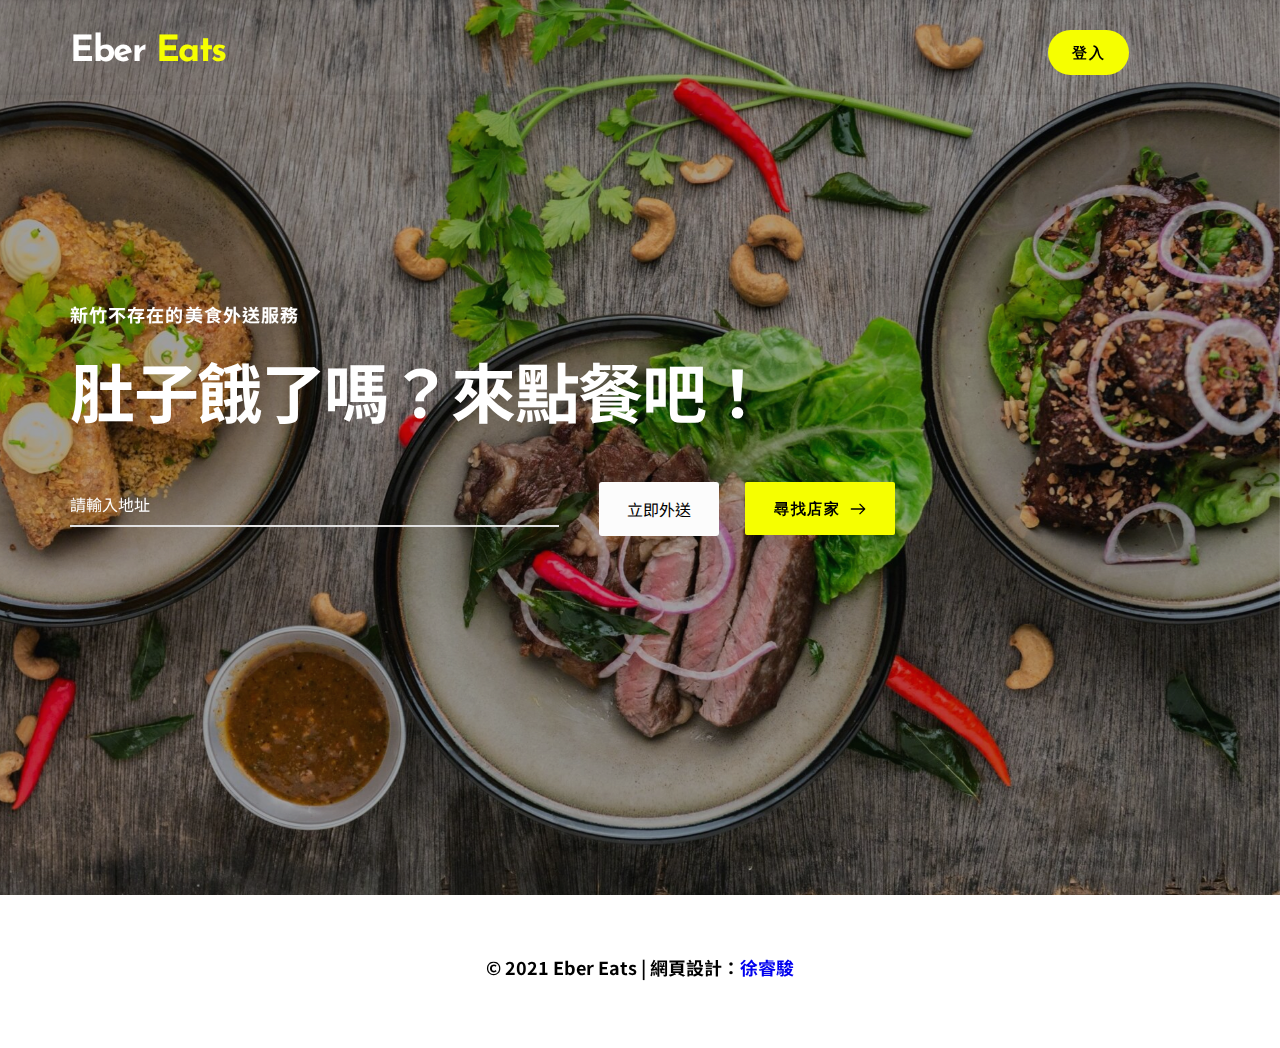
==== commit cd9cc75d: "Mobile Device Improvements" ====
--- a/index.html
+++ b/index.html
@@ -1,4 +1,4 @@
-<!DOCTYPE html><html lang="en"><head><meta charset="utf-8"><link rel="icon" href="assets/fcde519aa431fc25c1beadadf0a41292.ico" sizes="16x16"><title>Eber Eats</title><meta name="description" content="使用 Eber Eats 台灣的美食外送 app 平台，瀏覽新竹人氣餐廳和美食，預訂新竹附近的必吃餐廳，享受免排隊免外出新竹外送食物服務。"><meta property="og:title" content=""><meta property="og:description" content=""><meta property="og:url" content=""><meta content="summary_large_image" name="twitter:card"><!-- BRIZY ASSETS --><meta name="viewport" content="width=device-width, initial-scale=1"><link class="brz-link brz-link-google-prefetch" rel="dns-prefetch" href="//ajax.googleapis.com"><link class="brz-link brz-link-google-prefetch" rel="dns-prefetch" href="//fonts.googleapis.com"><link class="brz-link brz-link-google-preconnect" rel="preconnect" href="https://fonts.gstatic.com/" crossorigin><link class="brz-link brz-link-cdn-preconnect" rel="preconnect" href="assets/6666cd76f96956469e7be39d750cc7d9." crossorigin><style class="brz-style brz-fonts__google">.brz .brz-ff-josefin_sans {font-family: Josefin Sans,sans-serif !important;}
+<!DOCTYPE html><html lang="en"><head><meta charset="utf-8"><link rel="icon" href="assets/fcde519aa431fc25c1beadadf0a41292.ico" sizes="16x16"><title>Eber Eats</title><meta name="description" content="使用 Eber Eats 台灣的美食外送 app 平台，瀏覽新竹人氣餐廳和美食，預訂新竹附近的必吃餐廳，享受免排隊免外出新竹外送食物服務。"><meta property="og:title" content="今晚你想來點什麼？ | Eber Eats，不存在的外送服務"><meta property="og:description" content="Eber Eats 是台灣的美食外送網頁平台，雖然根本不存在。"><meta property="og:url" content=""><meta content="summary_large_image" name="twitter:card"><!-- BRIZY ASSETS --><meta name="viewport" content="width=device-width, initial-scale=1"><link class="brz-link brz-link-google-prefetch" rel="dns-prefetch" href="//ajax.googleapis.com"><link class="brz-link brz-link-google-prefetch" rel="dns-prefetch" href="//fonts.googleapis.com"><link class="brz-link brz-link-google-preconnect" rel="preconnect" href="https://fonts.gstatic.com/" crossorigin><link class="brz-link brz-link-cdn-preconnect" rel="preconnect" href="assets/6666cd76f96956469e7be39d750cc7d9." crossorigin><style class="brz-style brz-fonts__google">.brz .brz-ff-josefin_sans {font-family: Josefin Sans,sans-serif !important;}
 .brz .brz-ff-lato {font-family: Lato,sans-serif !important;}
 .brz .brz-ff-noto_sans_tc {font-family: Noto Sans TC,sans-serif !important;}
 .brz .brz-ff-overpass {font-family: Overpass,sans-serif !important;}
@@ -19,439 +19,473 @@
 .brz .brz-ff-comfortaa {font-family: Comfortaa,display !important;}
 .brz .brz-ff-kaushan_script {font-family: Kaushan Script,handwriting !important;}
 .brz .brz-ff-noto_serif {font-family: Noto Serif,serif !important;}
-.brz .brz-ff-montserrat {font-family: Montserrat,sans-serif !important;}</style><link class="brz-link brz-link-google" type="text/css" rel="stylesheet" href="https://fonts.googleapis.com/css?family=Josefin Sans:100,200,300,regular,500,600,700,100italic,200italic,300italic,italic,500italic,600italic,700italic|Lato:100,100italic,300,300italic,regular,italic,700,700italic,900,900italic|Noto Sans TC:100,300,regular,500,700,900|Overpass:100,100italic,200,200italic,300,300italic,regular,italic,600,600italic,700,700italic,800,800italic,900,900italic|Red Hat Text:regular,italic,500,500italic,700,700italic|DM Serif Text:regular,italic|Blinker:100,200,300,regular,600,700,800,900|Aleo:300,300italic,regular,italic,700,700italic|Nunito:200,200italic,300,300italic,regular,italic,600,600italic,700,700italic,800,800italic,900,900italic|Knewave:regular|Palanquin:100,200,300,regular,500,600,700|Palanquin Dark:regular,500,600,700|Roboto:100,100italic,300,300italic,regular,italic,500,500italic,700,700italic,900,900italic|Oswald:200,300,regular,500,600,700|Oxygen:300,regular,700|Playfair Display:regular,italic,700,700italic,900,900italic|Fira Sans:100,100italic,200,200italic,300,300italic,regular,italic,500,500italic,600,600italic,700,700italic,800,800italic,900,900italic|Abril Fatface:regular|Comfortaa:300,regular,500,600,700|Kaushan Script:regular|Noto Serif:regular,italic,700,700italic|Montserrat:100,100italic,200,200italic,300,300italic,regular,italic,500,500italic,600,600italic,700,700italic,800,800italic,900,900italic&subset=arabic,bengali,cyrillic,cyrillic-ext,devanagari,greek,greek-ext,gujarati,hebrew,khmer,korean,latin-ext,tamil,telugu,thai,vietnamese&display=swap" /><link class="brz-link brz-link-preview-pro" href="assets/bad47163f5de5843f920efef465374e2.css" rel="stylesheet"/><style class="brz-style"></style><style class="brz-style">@media (min-width:991px) {.brz .brz-css-kmcrc {display: block;}}
-@media (max-width:991px) and (min-width:768px) {.brz .brz-css-kmcrc {display: block;}}
-@media (max-width:767px) {.brz .brz-css-kmcrc {display: block;}}
-.brz .brz-css-pstyv {padding: 10px 0px 10px 0px;margin: 0;}
-.brz .brz-css-pstyv > .brz-bg {border: 0px solid rgba(102,115,141,0);border-radius: 0;}
-.brz .brz-css-pstyv > .brz-bg > .brz-bg-image {background-image: none;}
-.brz .brz-css-pstyv > .brz-bg > .brz-bg-color {background-color: rgba(255,255,255,1);background-image: none;}
-.brz .brz-css-pstyv > .brz-bg > .brz-bg-shape__top {background-image: none;background-size: 100% 100px;height: 100px;transform: rotateX(0deg) rotateY(0deg);z-index: auto;}
-.brz .brz-css-pstyv > .brz-bg > .brz-bg-shape__bottom {background-image: none;background-size: 100% 100px;height: 100px;transform: rotateX(-180deg) rotateY(-180deg);z-index: auto;}
-@media (max-width:991px) and (min-width:768px) {.brz .brz-css-pstyv {padding: 10px 0px 10px 0px;margin: 0;}
-	.brz .brz-css-pstyv > .brz-bg {border: 0px solid rgba(102,115,141,0);border-radius: 0;}
-	.brz .brz-css-pstyv > .brz-bg > .brz-bg-image {background-image: none;}
-	.brz .brz-css-pstyv > .brz-bg > .brz-bg-color {background-color: rgba(255,255,255,1);background-image: none;}
-	.brz .brz-css-pstyv > .brz-bg > .brz-bg-shape__top {background-image: none;background-size: 100% 100px;height: 100px;transform: rotateX(0deg) rotateY(0deg);z-index: auto;}
-	.brz .brz-css-pstyv > .brz-bg > .brz-bg-shape__bottom {background-image: none;background-size: 100% 100px;height: 100px;transform: rotateX(-180deg) rotateY(-180deg);z-index: auto;}}
-@media (max-width:767px) {.brz .brz-css-pstyv {padding: 10px 0px 10px 0px;margin: 0;}
-	.brz .brz-css-pstyv > .brz-bg {border: 0px solid rgba(102,115,141,0);border-radius: 0;}
-	.brz .brz-css-pstyv > .brz-bg > .brz-bg-image {background-image: none;}
-	.brz .brz-css-pstyv > .brz-bg > .brz-bg-color {background-color: rgba(255,255,255,1);background-image: none;}
-	.brz .brz-css-pstyv > .brz-bg > .brz-bg-shape__top {background-image: none;background-size: 100% 100px;height: 100px;transform: rotateX(0deg) rotateY(0deg);z-index: auto;}
-	.brz .brz-css-pstyv > .brz-bg > .brz-bg-shape__bottom {background-image: none;background-size: 100% 100px;height: 100px;transform: rotateX(-180deg) rotateY(-180deg);z-index: auto;}}
-.brz .brz-css-wgbhx {border: 0px solid transparent;}
-@media (min-width:991px) {.brz .brz-css-wgbhx {max-width: calc(1 * var(--brz-section-container-max-width,1170px));}}
-@media (max-width:991px) and (min-width:768px) {.brz .brz-css-wgbhx {border: 0px solid transparent;}}
-@media (max-width:991px) and (min-width:768px) {.brz .brz-css-wgbhx {max-width: 100%;}}
-@media (max-width:767px) {.brz .brz-css-wgbhx {border: 0px solid transparent;}}
-@media (max-width:767px) {.brz .brz-css-wgbhx {max-width: 100%;}}
-.brz .brz-css-ieero {margin: 0;z-index: auto;align-items: flex-start;}
-.brz .brz-css-ieero > .brz-bg {border: 0px solid rgba(102,115,141,0);border-radius: 0;max-width: 100%;}
-.brz .brz-css-ieero > .brz-bg > .brz-bg-image {background-image: none;display: block;}
-.brz .brz-css-ieero > .brz-bg > .brz-bg-color {background-color: rgba(0,0,0,0);background-image: none;}
-.brz .brz-css-ieero > .brz-bg > .brz-bg-map {display: none;}
-.brz .brz-css-ieero > .brz-bg > .brz-bg-video {display: none;}
-.brz .brz-css-ieero > .brz-row {border: 0px solid transparent;}
-@media (min-width:991px) {.brz .brz-css-ieero {min-height: auto;display: flex;}
-	.brz .brz-css-ieero > .brz-bg {transition-duration: .5s;transition-property: filter,box-shadow,background,border-radius,border-color;}
-	.brz .brz-css-ieero > .brz-bg > .brz-bg-image {transition-duration: .5s;transition-property: filter,box-shadow,background,border-radius,border-color;}
-	.brz .brz-css-ieero > .brz-bg > .brz-bg-color {transition-duration: .5s;transition-property: filter,box-shadow,background,border-radius,border-color;}
-	.brz .brz-css-ieero > .brz-bg > .brz-bg-video {transition-duration: .5s;transition-property: filter,box-shadow,background,border-radius,border-color;}
-	.brz .brz-css-ieero > .brz-row {transition-duration: .5s;transition-property: filter,box-shadow,background,border-radius,border-color;}}
-@media (max-width:991px) and (min-width:768px) {.brz .brz-css-ieero {margin: 0;z-index: auto;align-items: flex-start;}
-	.brz .brz-css-ieero > .brz-bg {border: 0px solid rgba(102,115,141,0);border-radius: 0;max-width: 100%;}
-	.brz .brz-css-ieero > .brz-bg > .brz-bg-image {background-image: none;display: block;}
-	.brz .brz-css-ieero > .brz-bg > .brz-bg-color {background-color: rgba(0,0,0,0);background-image: none;}
-	.brz .brz-css-ieero > .brz-bg > .brz-bg-map {display: none;}
-	.brz .brz-css-ieero > .brz-bg > .brz-bg-video {display: none;}
-	.brz .brz-css-ieero > .brz-row {border: 0px solid transparent;}}
-@media (max-width:991px) and (min-width:768px) {.brz .brz-css-ieero {min-height: auto;display: flex;}
-	.brz .brz-css-ieero > .brz-bg {transition-duration: .5s;transition-property: filter,box-shadow,background,border-radius,border-color;}
-	.brz .brz-css-ieero > .brz-bg > .brz-bg-image {transition-duration: .5s;transition-property: filter,box-shadow,background,border-radius,border-color;}
-	.brz .brz-css-ieero > .brz-bg > .brz-bg-color {transition-duration: .5s;transition-property: filter,box-shadow,background,border-radius,border-color;}
-	.brz .brz-css-ieero > .brz-bg > .brz-bg-video {transition-duration: .5s;transition-property: filter,box-shadow,background,border-radius,border-color;}
-	.brz .brz-css-ieero > .brz-row {flex-direction: row;flex-wrap: wrap;justify-content: flex-start;transition-duration: .5s;transition-property: filter,box-shadow,background,border-radius,border-color;}}
-@media (max-width:767px) {.brz .brz-css-ieero {margin: 0;z-index: auto;align-items: flex-start;}
-	.brz .brz-css-ieero > .brz-bg {border: 0px solid rgba(102,115,141,0);border-radius: 0;max-width: 100%;}
-	.brz .brz-css-ieero > .brz-bg > .brz-bg-image {background-image: none;display: block;}
-	.brz .brz-css-ieero > .brz-bg > .brz-bg-color {background-color: rgba(0,0,0,0);background-image: none;}
-	.brz .brz-css-ieero > .brz-bg > .brz-bg-map {display: none;}
-	.brz .brz-css-ieero > .brz-bg > .brz-bg-video {display: none;}
-	.brz .brz-css-ieero > .brz-row {border: 0px solid transparent;}}
-@media (max-width:767px) {.brz .brz-css-ieero {min-height: auto;display: flex;}
-	.brz .brz-css-ieero > .brz-bg {transition-duration: .5s;transition-property: filter,box-shadow,background,border-radius,border-color;}
-	.brz .brz-css-ieero > .brz-bg > .brz-bg-image {transition-duration: .5s;transition-property: filter,box-shadow,background,border-radius,border-color;}
-	.brz .brz-css-ieero > .brz-bg > .brz-bg-color {transition-duration: .5s;transition-property: filter,box-shadow,background,border-radius,border-color;}
-	.brz .brz-css-ieero > .brz-bg > .brz-bg-video {transition-duration: .5s;transition-property: filter,box-shadow,background,border-radius,border-color;}
-	.brz .brz-css-ieero > .brz-row {flex-direction: row;flex-wrap: wrap;justify-content: flex-start;transition-duration: .5s;transition-property: filter,box-shadow,background,border-radius,border-color;}}
-.brz .brz-css-qyybk {padding: 10px;max-width: 100%;}
-@media (max-width:991px) and (min-width:768px) {.brz .brz-css-qyybk {padding: 0;max-width: 100%;}}
-@media (max-width:767px) {.brz .brz-css-qyybk {padding: 0;max-width: 100%;}}
-.brz .brz-css-feifw {z-index: auto;flex: 1 1 50%;max-width: 50%;justify-content: flex-start;}
-.brz .brz-css-feifw > .brz-bg {border: 0px solid rgba(102,115,141,0);border-radius: 0;margin: 0;}
-.brz .brz-css-feifw > .brz-bg > .brz-bg-image {background-image: none;}
-.brz .brz-css-feifw > .brz-bg > .brz-bg-color {background-color: rgba(0,0,0,0);background-image: none;}
-@media (min-width:991px) {.brz .brz-css-feifw > .brz-bg {transition-duration: .5s;transition-property: filter,box-shadow,background,border-radius,border-color;}
-	.brz .brz-css-feifw > .brz-bg > .brz-bg-image {transition-duration: .5s;transition-property: filter,box-shadow,background,border-radius,border-color;}
-	.brz .brz-css-feifw > .brz-bg > .brz-bg-color {transition-duration: .5s;transition-property: filter,box-shadow,background,border-radius,border-color;}}
-@media (max-width:991px) and (min-width:768px) {.brz .brz-css-feifw {z-index: auto;flex: 1 1 50%;max-width: 50%;justify-content: flex-start;}
-	.brz .brz-css-feifw > .brz-bg {border: 0px solid rgba(102,115,141,0);border-radius: 0;margin: 0;}
-	.brz .brz-css-feifw > .brz-bg > .brz-bg-image {background-image: none;}
-	.brz .brz-css-feifw > .brz-bg > .brz-bg-color {background-color: rgba(0,0,0,0);background-image: none;}}
-@media (max-width:991px) and (min-width:768px) {.brz .brz-css-feifw > .brz-bg {transition-duration: .5s;transition-property: filter,box-shadow,background,border-radius,border-color;}
-	.brz .brz-css-feifw > .brz-bg > .brz-bg-image {transition-duration: .5s;transition-property: filter,box-shadow,background,border-radius,border-color;}
-	.brz .brz-css-feifw > .brz-bg > .brz-bg-color {transition-duration: .5s;transition-property: filter,box-shadow,background,border-radius,border-color;}}
-@media (max-width:767px) {.brz .brz-css-feifw {z-index: auto;flex: 1 1 100%;max-width: 100%;justify-content: flex-start;}
-	.brz .brz-css-feifw > .brz-bg {border: 0px solid rgba(102,115,141,0);border-radius: 0;margin: 10px 0px 10px 0px;}
-	.brz .brz-css-feifw > .brz-bg > .brz-bg-image {background-image: none;}
-	.brz .brz-css-feifw > .brz-bg > .brz-bg-color {background-color: rgba(0,0,0,0);background-image: none;}}
-@media (max-width:767px) {.brz .brz-css-feifw > .brz-bg {transition-duration: .5s;transition-property: filter,box-shadow,background,border-radius,border-color;}
-	.brz .brz-css-feifw > .brz-bg > .brz-bg-image {transition-duration: .5s;transition-property: filter,box-shadow,background,border-radius,border-color;}
-	.brz .brz-css-feifw > .brz-bg > .brz-bg-color {transition-duration: .5s;transition-property: filter,box-shadow,background,border-radius,border-color;}}
-.brz .brz-css-bjszt {z-index: auto;margin: 0;border: 0px solid transparent;padding: 5px 15px 5px 15px;}
-@media (min-width:991px) {.brz .brz-css-bjszt {display: flex;transition-duration: .5s;transition-property: filter,box-shadow,background,border-radius,border-color;}}
-@media (max-width:991px) and (min-width:768px) {.brz .brz-css-bjszt {z-index: auto;margin: 0;border: 0px solid transparent;padding: 5px 15px 5px 15px;}}
-@media (max-width:991px) and (min-width:768px) {.brz .brz-css-bjszt {display: flex;transition-duration: .5s;transition-property: filter,box-shadow,background,border-radius,border-color;}}
-@media (max-width:767px) {.brz .brz-css-bjszt {z-index: auto;margin: 10px 0px 10px 0px;border: 0px solid transparent;padding: 0;}}
-@media (max-width:767px) {.brz .brz-css-bjszt {display: flex;transition-duration: .5s;transition-property: filter,box-shadow,background,border-radius,border-color;}}
-.brz .brz-css-lvoqa {padding: 0;margin: 10px 0px 10px 0px;justify-content: center;position: relative;}
-@media (min-width:991px) {.brz .brz-css-lvoqa {display: flex;z-index: auto;position: relative;}}
-@media (max-width:991px) and (min-width:768px) {.brz .brz-css-lvoqa {padding: 0;margin: 10px 0px 10px 0px;justify-content: center;position: relative;}}
-@media (max-width:991px) and (min-width:768px) {.brz .brz-css-lvoqa {display: flex;z-index: auto;position: relative;}}
-@media (max-width:767px) {.brz .brz-css-lvoqa {padding: 0;margin: 10px 0px 10px 0px;justify-content: center;position: relative;}}
-@media (max-width:767px) {.brz .brz-css-lvoqa {display: flex;z-index: auto;position: relative;}}
-.brz .brz-css-imxwh {width: 100%;}
-@media (max-width:991px) and (min-width:768px) {.brz .brz-css-imxwh {width: 100%;}}
-@media (max-width:767px) {.brz .brz-css-imxwh {width: 100%;}}
-.brz .brz-css-dlwrs {height: 50px;}
-@media (max-width:991px) and (min-width:768px) {.brz .brz-css-dlwrs {height: 50px;}}
-@media (max-width:767px) {.brz .brz-css-dlwrs {height: 50px;}}
-.brz .brz-css-jvdqs {z-index: auto;position: relative;margin: 10px 0px 10px 0px;}
-@media (min-width:991px) {.brz .brz-css-jvdqs {display: flex;position: relative;}}
-@media (max-width:991px) and (min-width:768px) {.brz .brz-css-jvdqs {z-index: auto;position: relative;margin: 10px 0px 10px 0px;}}
-@media (max-width:991px) and (min-width:768px) {.brz .brz-css-jvdqs {display: flex;position: relative;}}
-@media (max-width:767px) {.brz .brz-css-jvdqs {z-index: auto;position: relative;margin: 10px 0px 10px 0px;}}
-@media (max-width:767px) {.brz .brz-css-jvdqs {display: flex;position: relative;}}
-.brz .brz-css-ifklz {justify-content: center;padding: 0;margin: 0px -5px -20px -5px;}
-@media (max-width:991px) and (min-width:768px) {.brz .brz-css-ifklz {justify-content: center;padding: 0;margin: 0px -5px -20px -5px;}}
-@media (max-width:767px) {.brz .brz-css-ifklz {justify-content: center;padding: 0;margin: 0px -5px -20px -5px;}}
-.brz .brz-css-isklj {padding: 0px 5px 20px 5px;}
-@media (max-width:991px) and (min-width:768px) {.brz .brz-css-isklj {padding: 0px 5px 20px 5px;}}
-@media (max-width:767px) {.brz .brz-css-isklj {padding: 0px 5px 20px 5px;}}
-.brz .brz-css-ymobp.brz-btn {display: flex;align-items: center;justify-content: center;font-family: Overpass,sans-serif;font-weight: 700;font-size: 15px;line-height: 1.6;letter-spacing: 0px;color: rgba(255,255,255,1);border: 2px solid rgba(5,202,182,0);border-radius: 2px;background-color: rgba(5,202,182,1);background-image: none;padding: 14px 42px 14px 42px;flex-flow: row-reverse nowrap;}
-.brz .brz-css-ymobp .brz-btn--story-container {border: 2px solid rgba(5,202,182,0);flex-flow: row-reverse nowrap;border-radius: 2px;}
-@media (min-width:991px) {.brz .brz-css-ymobp.brz-btn {transition-duration: .5s;transition-property: color,box-shadow,background,border-color;}}
-@media (min-width:991px) {.brz .brz-css-ymobp.brz-btn:hover {background-color: rgba(5,202,182,.8);}}
-@media (max-width:991px) and (min-width:768px) {.brz .brz-css-ymobp.brz-btn {display: flex;align-items: center;justify-content: center;font-family: Overpass,sans-serif;font-weight: 700;font-size: 17px;line-height: 1.6;letter-spacing: 0px;color: rgba(255,255,255,1);border: 2px solid rgba(5,202,182,0);border-radius: 2px;background-color: rgba(5,202,182,1);background-image: none;padding: 11px 26px 11px 26px;flex-flow: row-reverse nowrap;}
-	.brz .brz-css-ymobp .brz-btn--story-container {border: 2px solid rgba(5,202,182,0);flex-flow: row-reverse nowrap;border-radius: 2px;}}
-@media (max-width:991px) and (min-width:768px) {.brz .brz-css-ymobp.brz-btn {transition-duration: .5s;transition-property: color,box-shadow,background,border-color;}}
-@media (max-width:767px) {.brz .brz-css-ymobp.brz-btn {display: flex;align-items: center;justify-content: center;font-family: Overpass,sans-serif;font-weight: 700;font-size: 15px;line-height: 1.6;letter-spacing: 0px;color: rgba(255,255,255,1);border: 2px solid rgba(5,202,182,0);border-radius: 2px;background-color: rgba(5,202,182,1);background-image: none;padding: 11px 26px 11px 26px;flex-flow: row-reverse nowrap;}
-	.brz .brz-css-ymobp .brz-btn--story-container {border: 2px solid rgba(5,202,182,0);flex-flow: row-reverse nowrap;border-radius: 2px;}}
-@media (max-width:767px) {.brz .brz-css-ymobp.brz-btn {transition-duration: .5s;transition-property: color,box-shadow,background,border-color;}}
-.brz .brz-css-jwrpi {padding: 75px 0px 75px 0px;margin: 0;}
-.brz .brz-css-jwrpi > .brz-bg {border: 0px solid rgba(102,115,141,0);border-radius: 0;}
-.brz .brz-css-jwrpi > .brz-bg > .brz-bg-image {background-image: none;}
-.brz .brz-css-jwrpi > .brz-bg > .brz-bg-color {background-color: rgba(0,0,0,0);background-image: none;}
-.brz .brz-css-jwrpi > .brz-bg > .brz-bg-shape__top {background-image: none;background-size: 100% 100px;height: 100px;transform: rotateX(0deg) rotateY(0deg);z-index: auto;}
-.brz .brz-css-jwrpi > .brz-bg > .brz-bg-shape__bottom {background-image: none;background-size: 100% 100px;height: 100px;transform: rotateX(-180deg) rotateY(-180deg);z-index: auto;}
-@media (max-width:991px) and (min-width:768px) {.brz .brz-css-jwrpi {padding: 50px 15px 50px 15px;margin: 0;}
-	.brz .brz-css-jwrpi > .brz-bg {border: 0px solid rgba(102,115,141,0);border-radius: 0;}
-	.brz .brz-css-jwrpi > .brz-bg > .brz-bg-image {background-image: none;}
-	.brz .brz-css-jwrpi > .brz-bg > .brz-bg-color {background-color: rgba(0,0,0,0);background-image: none;}
-	.brz .brz-css-jwrpi > .brz-bg > .brz-bg-shape__top {background-image: none;background-size: 100% 100px;height: 100px;transform: rotateX(0deg) rotateY(0deg);z-index: auto;}
-	.brz .brz-css-jwrpi > .brz-bg > .brz-bg-shape__bottom {background-image: none;background-size: 100% 100px;height: 100px;transform: rotateX(-180deg) rotateY(-180deg);z-index: auto;}}
-@media (max-width:767px) {.brz .brz-css-jwrpi {padding: 25px 15px 25px 15px;margin: 0;}
-	.brz .brz-css-jwrpi > .brz-bg {border: 0px solid rgba(102,115,141,0);border-radius: 0;}
-	.brz .brz-css-jwrpi > .brz-bg > .brz-bg-image {background-image: none;}
-	.brz .brz-css-jwrpi > .brz-bg > .brz-bg-color {background-color: rgba(0,0,0,0);background-image: none;}
-	.brz .brz-css-jwrpi > .brz-bg > .brz-bg-shape__top {background-image: none;background-size: 100% 100px;height: 100px;transform: rotateX(0deg) rotateY(0deg);z-index: auto;}
-	.brz .brz-css-jwrpi > .brz-bg > .brz-bg-shape__bottom {background-image: none;background-size: 100% 100px;height: 100px;transform: rotateX(-180deg) rotateY(-180deg);z-index: auto;}}
-.brz .brz-css-akgeq {border: 0px solid transparent;}
-@media (min-width:991px) {.brz .brz-css-akgeq {max-width: calc(1 * var(--brz-section-container-max-width,1170px));}}
-@media (max-width:991px) and (min-width:768px) {.brz .brz-css-akgeq {border: 0px solid transparent;}}
-@media (max-width:991px) and (min-width:768px) {.brz .brz-css-akgeq {max-width: 100%;}}
-@media (max-width:767px) {.brz .brz-css-akgeq {border: 0px solid transparent;}}
-@media (max-width:767px) {.brz .brz-css-akgeq {max-width: 100%;}}
-.brz .brz-css-ofqhp {z-index: auto;margin: 0;}
-.brz .brz-css-ofqhp .brz-section__content {min-height: auto;display: flex;}
-.brz .brz-css-ofqhp .brz-container {justify-content: center;}
-.brz .brz-css-ofqhp > .slick-slider > .brz-slick-slider__dots {color: rgba(0,0,0,1);}
-.brz .brz-css-ofqhp > .slick-slider > .brz-slick-slider__arrow {color: rgba(0,0,0,.7);}
-@media (min-width:991px) {.brz .brz-css-ofqhp {display: block;}}
-@media (min-width:991px) {.brz .brz-css-ofqhp > .slick-slider > .brz-slick-slider__arrow:hover {color: rgba(0,0,0,1);}}
-@media (max-width:991px) and (min-width:768px) {.brz .brz-css-ofqhp {z-index: auto;margin: 0;}
-	.brz .brz-css-ofqhp .brz-section__content {min-height: auto;display: flex;}
-	.brz .brz-css-ofqhp .brz-container {justify-content: center;}
-	.brz .brz-css-ofqhp > .slick-slider > .brz-slick-slider__dots {color: rgba(0,0,0,1);}
-	.brz .brz-css-ofqhp > .slick-slider > .brz-slick-slider__arrow {color: rgba(0,0,0,.7);}}
-@media (max-width:991px) and (min-width:768px) {.brz .brz-css-ofqhp {display: block;}}
-@media (max-width:767px) {.brz .brz-css-ofqhp {z-index: auto;margin: 0;}
-	.brz .brz-css-ofqhp .brz-section__content {min-height: auto;display: flex;}
-	.brz .brz-css-ofqhp .brz-container {justify-content: center;}
-	.brz .brz-css-ofqhp > .slick-slider > .brz-slick-slider__dots {color: rgba(0,0,0,1);}
-	.brz .brz-css-ofqhp > .slick-slider > .brz-slick-slider__arrow {color: rgba(0,0,0,.7);}}
-@media (max-width:767px) {.brz .brz-css-ofqhp {display: block;}}
-.brz .brz-css-jfmoa {padding: 75px 0px 75px 0px;}
-.brz .brz-css-jfmoa > .brz-bg {border: 0px solid rgba(102,115,141,0);border-radius: 0;}
-.brz .brz-css-jfmoa > .brz-bg > .brz-bg-image {background-image: none;display: block;}
-.brz .brz-css-jfmoa > .brz-bg > .brz-bg-color {background-color: rgba(0,0,0,0);background-image: none;}
-.brz .brz-css-jfmoa > .brz-bg > .brz-bg-map {display: none;}
-.brz .brz-css-jfmoa > .brz-bg > .brz-bg-video {display: none;}
-.brz .brz-css-jfmoa > .brz-bg > .brz-bg-shape__top {background-image: none;background-size: 100% 100px;height: 100px;transform: rotateX(0deg) rotateY(0deg);z-index: auto;}
-.brz .brz-css-jfmoa > .brz-bg > .brz-bg-shape__bottom {background-image: none;background-size: 100% 100px;height: 100px;transform: rotateX(-180deg) rotateY(-180deg);z-index: auto;}
-@media (min-width:991px) {.brz .brz-css-jfmoa > .brz-bg > .brz-bg-image {background-attachment: scroll;}}
-@media (max-width:991px) and (min-width:768px) {.brz .brz-css-jfmoa {padding: 50px 15px 50px 15px;}
-	.brz .brz-css-jfmoa > .brz-bg {border: 0px solid rgba(102,115,141,0);border-radius: 0;}
-	.brz .brz-css-jfmoa > .brz-bg > .brz-bg-image {background-image: none;display: block;}
-	.brz .brz-css-jfmoa > .brz-bg > .brz-bg-color {background-color: rgba(0,0,0,0);background-image: none;}
-	.brz .brz-css-jfmoa > .brz-bg > .brz-bg-map {display: none;}
-	.brz .brz-css-jfmoa > .brz-bg > .brz-bg-video {display: none;}
-	.brz .brz-css-jfmoa > .brz-bg > .brz-bg-shape__top {background-image: none;background-size: 100% 100px;height: 100px;transform: rotateX(0deg) rotateY(0deg);z-index: auto;}
-	.brz .brz-css-jfmoa > .brz-bg > .brz-bg-shape__bottom {background-image: none;background-size: 100% 100px;height: 100px;transform: rotateX(-180deg) rotateY(-180deg);z-index: auto;}}
-@media (max-width:767px) {.brz .brz-css-jfmoa {padding: 25px 15px 25px 15px;}
-	.brz .brz-css-jfmoa > .brz-bg {border: 0px solid rgba(102,115,141,0);border-radius: 0;}
-	.brz .brz-css-jfmoa > .brz-bg > .brz-bg-image {background-image: none;display: block;}
-	.brz .brz-css-jfmoa > .brz-bg > .brz-bg-color {background-color: rgba(0,0,0,0);background-image: none;}
-	.brz .brz-css-jfmoa > .brz-bg > .brz-bg-map {display: none;}
-	.brz .brz-css-jfmoa > .brz-bg > .brz-bg-video {display: none;}
-	.brz .brz-css-jfmoa > .brz-bg > .brz-bg-shape__top {background-image: none;background-size: 100% 100px;height: 100px;transform: rotateX(0deg) rotateY(0deg);z-index: auto;}
-	.brz .brz-css-jfmoa > .brz-bg > .brz-bg-shape__bottom {background-image: none;background-size: 100% 100px;height: 100px;transform: rotateX(-180deg) rotateY(-180deg);z-index: auto;}}
-.brz .brz-css-jphei {border: 0px solid transparent;}
-@media (min-width:991px) {.brz .brz-css-jphei {max-width: calc(1 * var(--brz-section-container-max-width,1170px));}}
-@media (max-width:991px) and (min-width:768px) {.brz .brz-css-jphei {border: 0px solid transparent;}}
-@media (max-width:991px) and (min-width:768px) {.brz .brz-css-jphei {max-width: 100%;}}
-@media (max-width:767px) {.brz .brz-css-jphei {border: 0px solid transparent;}}
-@media (max-width:767px) {.brz .brz-css-jphei {max-width: 100%;}}
-.brz .brz-css-urlmv {width: 100%;}
-.brz .brz-css-urlmv:before {border: 0px solid rgba(220,222,225,1);border-radius: 0;}
-.brz .brz-css-urlmv .brz-shortcode__placeholder {border-radius: 0;}
-@media (min-width:991px) {.brz .brz-css-urlmv:before {transition-duration: .5s;transition-property: filter,box-shadow,background,border-radius,border-color;}
-	.brz .brz-css-urlmv .brz-shortcode__placeholder {transition-duration: .5s;transition-property: filter,box-shadow,background,border-radius,border-color;}}
-@media (max-width:991px) and (min-width:768px) {.brz .brz-css-urlmv {width: 100%;}
-	.brz .brz-css-urlmv:before {border: 0px solid rgba(220,222,225,1);border-radius: 0;}
-	.brz .brz-css-urlmv .brz-shortcode__placeholder {border-radius: 0;}}
-@media (max-width:991px) and (min-width:768px) {.brz .brz-css-urlmv:before {transition-duration: .5s;transition-property: filter,box-shadow,background,border-radius,border-color;}
-	.brz .brz-css-urlmv .brz-shortcode__placeholder {transition-duration: .5s;transition-property: filter,box-shadow,background,border-radius,border-color;}}
-@media (max-width:767px) {.brz .brz-css-urlmv {width: 100%;}
-	.brz .brz-css-urlmv:before {border: 0px solid rgba(220,222,225,1);border-radius: 0;}
-	.brz .brz-css-urlmv .brz-shortcode__placeholder {border-radius: 0;}}
-@media (max-width:767px) {.brz .brz-css-urlmv:before {transition-duration: .5s;transition-property: filter,box-shadow,background,border-radius,border-color;}
-	.brz .brz-css-urlmv .brz-shortcode__placeholder {transition-duration: .5s;transition-property: filter,box-shadow,background,border-radius,border-color;}}
-.brz .brz-css-mcful {font-size: 16px;margin-left: 10px;margin-right: 0;stroke-width: 0;}
-@media (max-width:991px) and (min-width:768px) {.brz .brz-css-mcful {font-size: 16px;margin-left: 10px;margin-right: 0;stroke-width: 0;}}
-@media (max-width:767px) {.brz .brz-css-mcful {font-size: 16px;margin-left: 10px;margin-right: 0;stroke-width: 0;}}
-.brz .brz-css-uwfti {padding: 75px 0px 75px 0px;min-height: auto;display: flex;margin: 0;}
-.brz .brz-css-uwfti > .brz-bg {border: 0px solid rgba(102,115,141,0);border-radius: 0;}
-.brz .brz-css-uwfti > .brz-bg > .brz-bg-image {background-image: none;display: block;}
-.brz .brz-css-uwfti > .brz-bg > .brz-bg-color {background-color: rgba(0,0,0,0);background-image: none;}
-.brz .brz-css-uwfti > .brz-bg > .brz-bg-shape__top {background-image: none;background-size: 100% 100px;height: 100px;transform: rotateX(0deg) rotateY(0deg);z-index: auto;}
-.brz .brz-css-uwfti > .brz-bg > .brz-bg-shape__bottom {background-image: none;background-size: 100% 100px;height: 100px;transform: rotateX(-180deg) rotateY(-180deg);z-index: auto;}
-.brz .brz-css-uwfti .brz-container {justify-content: center;}
-@media (max-width:991px) and (min-width:768px) {.brz .brz-css-uwfti {padding: 25px 15px 25px 15px;min-height: auto;display: flex;margin: 0;}
-	.brz .brz-css-uwfti > .brz-bg {border: 0px solid rgba(102,115,141,0);border-radius: 0;}
-	.brz .brz-css-uwfti > .brz-bg > .brz-bg-image {background-image: none;display: block;}
-	.brz .brz-css-uwfti > .brz-bg > .brz-bg-color {background-color: rgba(0,0,0,0);background-image: none;}
-	.brz .brz-css-uwfti > .brz-bg > .brz-bg-shape__top {background-image: none;background-size: 100% 100px;height: 100px;transform: rotateX(0deg) rotateY(0deg);z-index: auto;}
-	.brz .brz-css-uwfti > .brz-bg > .brz-bg-shape__bottom {background-image: none;background-size: 100% 100px;height: 100px;transform: rotateX(-180deg) rotateY(-180deg);z-index: auto;}
-	.brz .brz-css-uwfti .brz-container {justify-content: center;}}
-@media (max-width:767px) {.brz .brz-css-uwfti {padding: 25px 15px 25px 15px;min-height: auto;display: flex;margin: 0;}
-	.brz .brz-css-uwfti > .brz-bg {border: 0px solid rgba(102,115,141,0);border-radius: 0;}
-	.brz .brz-css-uwfti > .brz-bg > .brz-bg-image {background-image: none;display: block;}
-	.brz .brz-css-uwfti > .brz-bg > .brz-bg-color {background-color: rgba(0,0,0,0);background-image: none;}
-	.brz .brz-css-uwfti > .brz-bg > .brz-bg-shape__top {background-image: none;background-size: 100% 100px;height: 100px;transform: rotateX(0deg) rotateY(0deg);z-index: auto;}
-	.brz .brz-css-uwfti > .brz-bg > .brz-bg-shape__bottom {background-image: none;background-size: 100% 100px;height: 100px;transform: rotateX(-180deg) rotateY(-180deg);z-index: auto;}
-	.brz .brz-css-uwfti .brz-container {justify-content: center;}}
-.brz .brz-css-fiaxg {border: 0px solid transparent;}
-@media (min-width:991px) {.brz .brz-css-fiaxg {max-width: calc(1 * var(--brz-section-container-max-width,1170px));}}
-@media (max-width:991px) and (min-width:768px) {.brz .brz-css-fiaxg {border: 0px solid transparent;}}
-@media (max-width:991px) and (min-width:768px) {.brz .brz-css-fiaxg {max-width: 100%;}}
-@media (max-width:767px) {.brz .brz-css-fiaxg {border: 0px solid transparent;}}
-@media (max-width:767px) {.brz .brz-css-fiaxg {max-width: 100%;}}
-.brz .brz-css-syini {padding: 0;}
-@media (max-width:991px) and (min-width:768px) {.brz .brz-css-syini {padding: 0;}}
-@media (max-width:767px) {.brz .brz-css-syini {padding: 0;}}
-.brz .brz-css-lfkpq {margin: 0;}
-@media (max-width:991px) and (min-width:768px) {.brz .brz-css-lfkpq {margin: 0;}}
-@media (max-width:767px) {.brz .brz-css-lfkpq {margin: 0;}}
-.brz .brz-css-wwxij {padding: 0;}
-@media (max-width:991px) and (min-width:768px) {.brz .brz-css-wwxij {padding: 0;}}
-@media (max-width:767px) {.brz .brz-css-wwxij {padding: 0;}}
-.brz .brz-css-zwpsa {flex: 1 1 16.7%;max-width: 16.7%;justify-content: center;}
-@media (max-width:991px) and (min-width:768px) {.brz .brz-css-zwpsa {flex: 1 1 24.6%;max-width: 24.6%;justify-content: center;}}
-@media (max-width:767px) {.brz .brz-css-zwpsa {flex: 1 1 48.4%;max-width: 48.4%;justify-content: center;}}
-.brz .brz-css-eavxg {padding: 0px 15px 0px 15px;}
-@media (max-width:991px) and (min-width:768px) {.brz .brz-css-eavxg {padding: 5px 15px 5px 15px;}}
-@media (max-width:767px) {.brz .brz-css-eavxg {padding: 0;}}
-.brz .brz-css-rdlsk {margin-top: 0px !important;margin-bottom: 0px !important;text-align: left;font-family: Josefin Sans,sans-serif;font-size: 36px;line-height: 1.3;font-weight: 700;letter-spacing: -1.5px;}
-@media (max-width:991px) and (min-width:768px) {.brz .brz-css-rdlsk {margin-top: 0px !important;margin-bottom: 0px !important;text-align: left;font-size: 15px;line-height: 1.6;font-weight: 400;letter-spacing: 0px;}}
-@media (max-width:767px) {.brz .brz-css-rdlsk {margin-top: 0px !important;margin-bottom: 0px !important;text-align: left;font-size: 15px;line-height: 1.6;font-weight: 400;letter-spacing: 0px;}}
-.brz .brz-css-gzloy {flex: 1 1 83.3%;max-width: 83.3%;justify-content: center;}
-@media (max-width:991px) and (min-width:768px) {.brz .brz-css-gzloy {flex: 1 1 74.4%;max-width: 74.4%;justify-content: center;}}
-@media (max-width:767px) {.brz .brz-css-gzloy {flex: 1 1 51.6%;max-width: 51.6%;justify-content: center;}}
-.brz .brz-css-axhae {padding: 0px 15px 0px 15px;}
-@media (max-width:991px) and (min-width:768px) {.brz .brz-css-axhae {padding: 5px 15px 5px 15px;}}
-@media (max-width:767px) {.brz .brz-css-axhae {padding: 0;}}
-.brz .brz-css-rbabf {flex: 1 1 74.6%;max-width: 74.6%;}
-@media (max-width:991px) and (min-width:768px) {.brz .brz-css-rbabf {flex: 1 1 74.6%;max-width: 74.6%;}}
-@media (max-width:767px) {.brz .brz-css-rbabf {flex: 1 1 100%;max-width: 100%;}}
-.brz .brz-css-ujqda {flex: 1 1 25.4%;max-width: 25.4%;}
-@media (max-width:991px) and (min-width:768px) {.brz .brz-css-ujqda {flex: 1 1 25.4%;max-width: 25.4%;}}
-@media (max-width:767px) {.brz .brz-css-ujqda {flex: 1 1 100%;max-width: 100%;}}
-.brz .brz-css-dzxne.brz-btn {color: rgba(0,0,0,1);border: 0px solid rgba(35,157,219,0);border-radius: 500px;background-color: rgba(246,255,0,1);padding: 7px 22px 7px 22px;}
-.brz .brz-css-dzxne .brz-btn--story-container {border: 0px solid rgba(35,157,219,0);border-radius: 500px;}
-@media (min-width:991px) {.brz .brz-css-dzxne.brz-btn:hover {border: 0px solid rgba(5,202,182,0);background-color: rgba(223,232,0,.8);}
-	.brz .brz-css-dzxne:hover .brz-btn--story-container {border: 0px solid rgba(5,202,182,0);}}
-@media (max-width:991px) and (min-width:768px) {.brz .brz-css-dzxne.brz-btn {color: rgba(0,0,0,1);border: 0px solid rgba(35,157,219,0);border-radius: 500px;background-color: rgba(246,255,0,1);padding: 11px 26px 11px 26px;}
-	.brz .brz-css-dzxne .brz-btn--story-container {border: 0px solid rgba(35,157,219,0);border-radius: 500px;}}
-@media (max-width:767px) {.brz .brz-css-dzxne.brz-btn {color: rgba(0,0,0,1);border: 0px solid rgba(35,157,219,0);border-radius: 500px;background-color: rgba(246,255,0,1);padding: 11px 26px 11px 26px;}
-	.brz .brz-css-dzxne .brz-btn--story-container {border: 0px solid rgba(35,157,219,0);border-radius: 500px;}}
-.brz .brz-css-jczjq {padding: 15px 0px 5px 0px;}
-.brz .brz-css-jczjq > .brz-bg:after {box-shadow: inset 0 5px 5px -5px rgba(0,0,0,.1),inset 0 -5px 5px -5px rgba(0,0,0,.1);display: block;}
-.brz .brz-css-jczjq > .brz-bg > .brz-bg-color {background-color: rgba(255,255,255,0);}
-@media (max-width:991px) and (min-width:768px) {.brz .brz-css-jczjq {padding: 15px;}
-	.brz .brz-css-jczjq > .brz-bg:after {box-shadow: inset 0 5px 5px -5px rgba(0,0,0,.1),inset 0 -5px 5px -5px rgba(0,0,0,.1);display: block;}
-	.brz .brz-css-jczjq > .brz-bg > .brz-bg-color {background-color: rgba(255,255,255,0);}}
-@media (max-width:767px) {.brz .brz-css-jczjq {padding: 15px;}
-	.brz .brz-css-jczjq > .brz-bg:after {box-shadow: inset 0 5px 5px -5px rgba(0,0,0,.1),inset 0 -5px 5px -5px rgba(0,0,0,.1);display: block;}
-	.brz .brz-css-jczjq > .brz-bg > .brz-bg-color {background-color: rgba(255,255,255,0);}}
-.brz .brz-css-qtecc {padding: 0;}
-@media (max-width:991px) and (min-width:768px) {.brz .brz-css-qtecc {padding: 0;}}
-@media (max-width:767px) {.brz .brz-css-qtecc {padding: 0;}}
-.brz .brz-css-fachk {flex: 1 1 16.8%;max-width: 16.8%;justify-content: center;}
-@media (max-width:991px) and (min-width:768px) {.brz .brz-css-fachk {flex: 1 1 24.6%;max-width: 24.6%;justify-content: center;}}
-@media (max-width:767px) {.brz .brz-css-fachk {flex: 1 1 48.4%;max-width: 48.4%;justify-content: center;}}
-.brz .brz-css-tujzz {padding: 0px 15px 0px 15px;}
-@media (max-width:991px) and (min-width:768px) {.brz .brz-css-tujzz {padding: 5px 15px 5px 15px;}}
-@media (max-width:767px) {.brz .brz-css-tujzz {padding: 0;}}
-.brz .brz-css-xdnlt {margin-top: 0px !important;margin-bottom: 0px !important;text-align: left;font-family: Josefin Sans,sans-serif;font-size: 36px;line-height: 1.3;font-weight: 700;letter-spacing: -1.5px;}
-@media (max-width:991px) and (min-width:768px) {.brz .brz-css-xdnlt {margin-top: 0px !important;margin-bottom: 0px !important;text-align: left;font-size: 15px;line-height: 1.6;font-weight: 400;letter-spacing: 0px;}}
-@media (max-width:767px) {.brz .brz-css-xdnlt {margin-top: 0px !important;margin-bottom: 0px !important;text-align: left;font-size: 15px;line-height: 1.6;font-weight: 400;letter-spacing: 0px;}}
-.brz .brz-css-akpfj {flex: 1 1 83.2%;max-width: 83.2%;justify-content: center;}
-@media (max-width:991px) and (min-width:768px) {.brz .brz-css-akpfj {flex: 1 1 74.4%;max-width: 74.4%;justify-content: center;}}
-@media (max-width:767px) {.brz .brz-css-akpfj {flex: 1 1 51.6%;max-width: 51.6%;justify-content: center;}}
-.brz .brz-css-tpjnk {padding: 0px 15px 0px 15px;}
-@media (max-width:991px) and (min-width:768px) {.brz .brz-css-tpjnk {padding: 5px 15px 5px 15px;}}
-@media (max-width:767px) {.brz .brz-css-tpjnk {padding: 0;}}
-.brz .brz-css-yfjje {flex: 1 1 74.3%;max-width: 74.3%;}
-@media (max-width:991px) and (min-width:768px) {.brz .brz-css-yfjje {flex: 1 1 74.3%;max-width: 74.3%;}}
-@media (max-width:767px) {.brz .brz-css-yfjje {flex: 1 1 100%;max-width: 100%;}}
-.brz .brz-css-aiyjk {flex: 1 1 25.7%;max-width: 25.7%;}
-@media (max-width:991px) and (min-width:768px) {.brz .brz-css-aiyjk {flex: 1 1 25.7%;max-width: 25.7%;}}
-@media (max-width:767px) {.brz .brz-css-aiyjk {flex: 1 1 100%;max-width: 100%;}}
-.brz .brz-css-swsth.brz-btn {font-family: Lato,sans-serif;line-height: 1.8;letter-spacing: 1.5px;color: rgba(0,0,0,1);border-radius: 500px;background-color: rgba(246,255,0,1);padding: 7px 22px 7px 22px;}
-.brz .brz-css-swsth .brz-btn--story-container {border-radius: 500px;}
-@media (min-width:991px) {.brz .brz-css-swsth.brz-btn:hover {background-color: rgba(223,232,0,1);}}
-@media (max-width:991px) and (min-width:768px) {.brz .brz-css-swsth.brz-btn {font-family: Lato,sans-serif;line-height: 1.6;letter-spacing: 0px;color: rgba(0,0,0,1);border-radius: 500px;background-color: rgba(246,255,0,1);padding: 11px 26px 11px 26px;}
-	.brz .brz-css-swsth .brz-btn--story-container {border-radius: 500px;}}
-@media (max-width:767px) {.brz .brz-css-swsth.brz-btn {font-family: Lato,sans-serif;line-height: 1.6;letter-spacing: 0px;color: rgba(0,0,0,1);border-radius: 500px;background-color: rgba(246,255,0,1);padding: 11px 26px 11px 26px;}
-	.brz .brz-css-swsth .brz-btn--story-container {border-radius: 500px;}}
-.brz .brz-css-rljiy {margin: -100px 0px 0px 0px;}
-.brz .brz-css-rljiy .brz-section__content {min-height: 100vh;}
-@media (max-width:991px) and (min-width:768px) {.brz .brz-css-rljiy {margin: 0;}
-	.brz .brz-css-rljiy .brz-section__content {min-height: 100vh;}}
-@media (max-width:767px) {.brz .brz-css-rljiy {margin: 0;}
-	.brz .brz-css-rljiy .brz-section__content {min-height: 100vh;}}
-.brz .brz-css-ibvmj {padding: 250px 0px 150px 0px;}
-.brz .brz-css-ibvmj > .brz-bg > .brz-bg-image {background-image: url("assets/img/42881337353fde58de971e3073bd7bd1.jpg");filter: brightness(80%) hue-rotate(0deg) saturate(110%) contrast(100%);background-position: 50% 74%;}
-.brz .brz-css-ibvmj > .brz-bg > .brz-bg-color {background-color: rgba(28,28,28,.14);}
-.brz .brz-css-ibvmj > .brz-bg > .brz-bg-map {filter: brightness(80%) hue-rotate(0deg) saturate(110%) contrast(100%);}
-.brz .brz-css-ibvmj > .brz-bg > .brz-bg-video {filter: brightness(80%) hue-rotate(0deg) saturate(110%) contrast(100%);}
-@media (max-width:991px) and (min-width:768px) {.brz .brz-css-ibvmj {padding: 50px 15px 50px 15px;}
-	.brz .brz-css-ibvmj > .brz-bg > .brz-bg-image {background-image: url("assets/img/42881337353fde58de971e3073bd7bd1.jpg");filter: brightness(80%) hue-rotate(0deg) saturate(110%) contrast(100%);background-position: 50% 74%;}
-	.brz .brz-css-ibvmj > .brz-bg > .brz-bg-color {background-color: rgba(28,28,28,.14);}
-	.brz .brz-css-ibvmj > .brz-bg > .brz-bg-map {filter: brightness(80%) hue-rotate(0deg) saturate(110%) contrast(100%);}
-	.brz .brz-css-ibvmj > .brz-bg > .brz-bg-video {filter: brightness(80%) hue-rotate(0deg) saturate(110%) contrast(100%);}}
-@media (max-width:767px) {.brz .brz-css-ibvmj {padding: 25px 15px 25px 15px;}
-	.brz .brz-css-ibvmj > .brz-bg > .brz-bg-image {background-image: url("assets/img/42881337353fde58de971e3073bd7bd1.jpg");filter: brightness(80%) hue-rotate(0deg) saturate(110%) contrast(100%);background-position: 41% 69%;}
-	.brz .brz-css-ibvmj > .brz-bg > .brz-bg-color {background-color: rgba(28,28,28,.27);}
-	.brz .brz-css-ibvmj > .brz-bg > .brz-bg-map {filter: brightness(80%) hue-rotate(0deg) saturate(110%) contrast(100%);}
-	.brz .brz-css-ibvmj > .brz-bg > .brz-bg-video {filter: brightness(80%) hue-rotate(0deg) saturate(110%) contrast(100%);}}
-.brz .brz-css-ybgcw {flex: 1 1 100%;max-width: 100%;}
-@media (max-width:991px) and (min-width:768px) {.brz .brz-css-ybgcw {flex: 1 1 100%;max-width: 100%;}}
-@media (max-width:767px) {.brz .brz-css-ybgcw {flex: 1 1 100%;max-width: 100%;}}
-.brz .brz-css-fgort {padding: 5px 15px 5px 15px;}
-@media (max-width:991px) and (min-width:768px) {.brz .brz-css-fgort {padding: 5px 20px 5px 20px;}}
-@media (max-width:767px) {.brz .brz-css-fgort {padding: 0px 20px 0px 20px;}}
-.brz .brz-css-jvkem {margin-top: 0px !important;margin-bottom: 0px !important;text-align: left;font-family: Noto Sans TC,sans-serif;font-size: 18px;line-height: 1.5;font-weight: 700;letter-spacing: 1.1px;}
-@media (max-width:991px) and (min-width:768px) {.brz .brz-css-jvkem {margin-top: 0px !important;margin-bottom: 0px !important;text-align: left;font-size: 13px;line-height: 1.5;font-weight: 700;letter-spacing: 1px;}}
-@media (max-width:767px) {.brz .brz-css-jvkem {margin-top: 0px !important;margin-bottom: 0px !important;text-align: left;font-size: 13px;line-height: 1.5;font-weight: 700;letter-spacing: 1px;}}
-.brz .brz-css-ghhlh {margin-top: 0px !important;margin-bottom: 0px !important;text-align: left;font-family: Noto Sans TC,sans-serif;font-size: 65px;line-height: 1.3;font-weight: 700;letter-spacing: -1.5px;}
-@media (max-width:991px) and (min-width:768px) {.brz .brz-css-ghhlh {margin-top: 0px !important;margin-bottom: 0px !important;text-align: left;font-size: 69px;line-height: 1.3;font-weight: 700;letter-spacing: -1px;}}
-@media (max-width:767px) {.brz .brz-css-ghhlh {margin-top: 0px !important;margin-bottom: 0px !important;text-align: left;font-size: 63px;line-height: 1.3;font-weight: 700;letter-spacing: -1px;}}
-.brz .brz-css-hfrbh {height: 30px;}
-@media (max-width:991px) and (min-width:768px) {.brz .brz-css-hfrbh {height: 53px;}}
-@media (max-width:767px) {.brz .brz-css-hfrbh {height: 55px;}}
-.brz .brz-css-bkgsq {flex: 1 1 44%;max-width: 44%;}
-@media (max-width:991px) and (min-width:768px) {.brz .brz-css-bkgsq {flex: 1 1 44%;max-width: 44%;}}
-@media (max-width:767px) {.brz .brz-css-bkgsq {flex: 1 1 100%;max-width: 100%;}}
-.brz .brz-css-fgfrn {flex: 1 1 20.5%;max-width: 20.5%;}
-@media (max-width:991px) and (min-width:768px) {.brz .brz-css-fgfrn {flex: 1 1 20.5%;max-width: 20.5%;}}
-@media (max-width:767px) {.brz .brz-css-fgfrn {flex: 1 1 100%;max-width: 100%;}}
-.brz .brz-css-xaqtb {flex: 1 1 13.7%;max-width: 13.7%;}
-@media (max-width:991px) and (min-width:768px) {.brz .brz-css-xaqtb {flex: 1 1 13.7%;max-width: 13.7%;}}
-@media (max-width:767px) {.brz .brz-css-xaqtb {flex: 1 1 100%;max-width: 100%;}}
-.brz .brz-css-ifaig {margin: 0px 0px 10px 0px;}
-@media (max-width:991px) and (min-width:768px) {.brz .brz-css-ifaig {margin: 10px 0px 10px 0px;}}
-@media (max-width:767px) {.brz .brz-css-ifaig {margin: 10px 0px 10px 0px;}}
-.brz .brz-css-dmzsy.brz-btn {font-family: Lato,sans-serif;line-height: 1.8;letter-spacing: 1.5px;color: rgba(0,0,0,1);border: 3px solid rgba(0,255,229,0);background-color: rgba(246,255,0,1);padding: 10px 26px 10px 26px;}
-.brz .brz-css-dmzsy .brz-btn--story-container {border: 3px solid rgba(0,255,229,0);}
-@media (min-width:991px) {.brz .brz-css-dmzsy.brz-btn:hover {border: 3px solid rgba(5,202,182,0);background-color: rgba(223,232,0,1);}
-	.brz .brz-css-dmzsy:hover .brz-btn--story-container {border: 3px solid rgba(5,202,182,0);}}
-@media (max-width:991px) and (min-width:768px) {.brz .brz-css-dmzsy.brz-btn {font-family: Lato,sans-serif;line-height: 1.6;letter-spacing: 0px;color: rgba(0,0,0,1);border: 3px solid rgba(0,255,229,0);background-color: rgba(246,255,0,1);padding: 11px 26px 11px 26px;}
-	.brz .brz-css-dmzsy .brz-btn--story-container {border: 3px solid rgba(0,255,229,0);}}
-@media (max-width:767px) {.brz .brz-css-dmzsy.brz-btn {font-family: Lato,sans-serif;line-height: 1.6;letter-spacing: 0px;color: rgba(0,0,0,1);border: 3px solid rgba(0,255,229,0);background-color: rgba(246,255,0,1);padding: 11px 26px 11px 26px;}
-	.brz .brz-css-dmzsy .brz-btn--story-container {border: 3px solid rgba(0,255,229,0);}}
-.brz .brz-css-znuhf {flex: 1 1 21.8%;max-width: 21.8%;}
-@media (max-width:991px) and (min-width:768px) {.brz .brz-css-znuhf {flex: 1 1 21.8%;max-width: 21.8%;}}
-@media (max-width:767px) {.brz .brz-css-znuhf {flex: 1 1 100%;max-width: 100%;}}
-.brz .brz-css-eoyvf {height: 90px;}
-@media (max-width:991px) and (min-width:768px) {.brz .brz-css-eoyvf {height: 53px;}}
-@media (max-width:767px) {.brz .brz-css-eoyvf {height: 55px;}}
-.brz .brz-css-ititj {flex: 1 1 100%;max-width: 100%;}
-@media (max-width:991px) and (min-width:768px) {.brz .brz-css-ititj {flex: 1 1 100%;max-width: 100%;}}
-@media (max-width:991px) and (min-width:768px) {.brz .brz-css-ititj > * {display: none;}}
-@media (max-width:767px) {.brz .brz-css-ititj {flex: 1 1 100%;max-width: 100%;}}
-@media (max-width:767px) {.brz .brz-css-ititj > * {display: none;}}
-@media (max-width:767px) {.brz .brz-css-gvomn {display: none;}}
-.brz .brz-css-ifotk {height: 50px;}
-@media (max-width:991px) and (min-width:768px) {.brz .brz-css-ifotk {height: 10px;}}
-@media (max-width:767px) {.brz .brz-css-ifotk {height: 10px;}}
-.brz .brz-css-fxzhl {padding: 40px 0px 40px 0px;}
-@media (max-width:991px) and (min-width:768px) {.brz .brz-css-fxzhl {padding: 45px;}}
-@media (max-width:767px) {.brz .brz-css-fxzhl {padding: 25px 15px 25px 15px;}}
-.brz .brz-css-xhnbd {flex: 1 1 100%;max-width: 100%;justify-content: center;}
-@media (max-width:991px) and (min-width:768px) {.brz .brz-css-xhnbd {flex: 1 1 100%;max-width: 100%;justify-content: center;}}
-@media (max-width:767px) {.brz .brz-css-xhnbd {flex: 1 1 100%;max-width: 100%;justify-content: center;}}
-.brz .brz-css-zrgva {padding: 5px 0px 10px 0px;}
-@media (max-width:991px) and (min-width:768px) {.brz .brz-css-zrgva {padding: 10px 15px 10px 15px;}}
-@media (max-width:767px) {.brz .brz-css-zrgva {padding: 0;}}
-.brz .brz-css-dtltc {margin: 10px 0px 10px 0px;}
-@media (max-width:991px) and (min-width:768px) {.brz .brz-css-dtltc {margin: 0;}}
-@media (max-width:767px) {.brz .brz-css-dtltc {margin: 0;}}
-.brz .brz-css-mpjzz {margin-top: 0px !important;margin-bottom: 0px !important;text-align: center;font-family: Overpass,sans-serif;font-size: 18px;line-height: 1.9;font-weight: 400;letter-spacing: 0px;}
-@media (max-width:991px) and (min-width:768px) {.brz .brz-css-mpjzz {margin-top: 0px !important;margin-bottom: 0px !important;text-align: center;font-size: 13px;line-height: 1.7;font-weight: 300;letter-spacing: 0px;}}
-@media (max-width:767px) {.brz .brz-css-mpjzz {margin-top: 0px !important;margin-bottom: 0px !important;text-align: center;font-size: 14px;line-height: 1.7;font-weight: 300;letter-spacing: 0px;}}</style><style class="brz-style brz-project__style-palette">.brz .brz-cp-color1, .brz .brz-cp-color1 {color: #a170d9;}
+.brz .brz-ff-montserrat {font-family: Montserrat,sans-serif !important;}</style><link class="brz-link brz-link-google" type="text/css" rel="stylesheet" href="https://fonts.googleapis.com/css?family=Josefin Sans:100,200,300,regular,500,600,700,100italic,200italic,300italic,italic,500italic,600italic,700italic|Lato:100,100italic,300,300italic,regular,italic,700,700italic,900,900italic|Noto Sans TC:100,300,regular,500,700,900|Overpass:100,100italic,200,200italic,300,300italic,regular,italic,600,600italic,700,700italic,800,800italic,900,900italic|Red Hat Text:regular,italic,500,500italic,700,700italic|DM Serif Text:regular,italic|Blinker:100,200,300,regular,600,700,800,900|Aleo:300,300italic,regular,italic,700,700italic|Nunito:200,200italic,300,300italic,regular,italic,600,600italic,700,700italic,800,800italic,900,900italic|Knewave:regular|Palanquin:100,200,300,regular,500,600,700|Palanquin Dark:regular,500,600,700|Roboto:100,100italic,300,300italic,regular,italic,500,500italic,700,700italic,900,900italic|Oswald:200,300,regular,500,600,700|Oxygen:300,regular,700|Playfair Display:regular,italic,700,700italic,900,900italic|Fira Sans:100,100italic,200,200italic,300,300italic,regular,italic,500,500italic,600,600italic,700,700italic,800,800italic,900,900italic|Abril Fatface:regular|Comfortaa:300,regular,500,600,700|Kaushan Script:regular|Noto Serif:regular,italic,700,700italic|Montserrat:100,100italic,200,200italic,300,300italic,regular,italic,500,500italic,600,600italic,700,700italic,800,800italic,900,900italic&subset=arabic,bengali,cyrillic,cyrillic-ext,devanagari,greek,greek-ext,gujarati,hebrew,khmer,korean,latin-ext,tamil,telugu,thai,vietnamese&display=swap" /><link class="brz-link brz-link-preview-pro" href="assets/bad47163f5de5843f920efef465374e2.css" rel="stylesheet"/><style class="brz-style"></style><style class="brz-style">@media (min-width:991px) {.brz .brz-css-pwzqw {display: block;}}
+@media (max-width:991px) and (min-width:768px) {.brz .brz-css-pwzqw {display: block;}}
+@media (max-width:767px) {.brz .brz-css-pwzqw {display: block;}}
+.brz .brz-css-lslrf {padding: 10px 0px 10px 0px;margin: 0;}
+.brz .brz-css-lslrf > .brz-bg {border: 0px solid rgba(102,115,141,0);border-radius: 0;}
+.brz .brz-css-lslrf > .brz-bg > .brz-bg-image {background-image: none;}
+.brz .brz-css-lslrf > .brz-bg > .brz-bg-color {background-color: rgba(255,255,255,1);background-image: none;}
+.brz .brz-css-lslrf > .brz-bg > .brz-bg-shape__top {background-image: none;background-size: 100% 100px;height: 100px;transform: rotateX(0deg) rotateY(0deg);z-index: auto;}
+.brz .brz-css-lslrf > .brz-bg > .brz-bg-shape__bottom {background-image: none;background-size: 100% 100px;height: 100px;transform: rotateX(-180deg) rotateY(-180deg);z-index: auto;}
+@media (max-width:991px) and (min-width:768px) {.brz .brz-css-lslrf {padding: 10px 0px 10px 0px;margin: 0;}
+	.brz .brz-css-lslrf > .brz-bg {border: 0px solid rgba(102,115,141,0);border-radius: 0;}
+	.brz .brz-css-lslrf > .brz-bg > .brz-bg-image {background-image: none;}
+	.brz .brz-css-lslrf > .brz-bg > .brz-bg-color {background-color: rgba(255,255,255,1);background-image: none;}
+	.brz .brz-css-lslrf > .brz-bg > .brz-bg-shape__top {background-image: none;background-size: 100% 100px;height: 100px;transform: rotateX(0deg) rotateY(0deg);z-index: auto;}
+	.brz .brz-css-lslrf > .brz-bg > .brz-bg-shape__bottom {background-image: none;background-size: 100% 100px;height: 100px;transform: rotateX(-180deg) rotateY(-180deg);z-index: auto;}}
+@media (max-width:767px) {.brz .brz-css-lslrf {padding: 10px 0px 10px 0px;margin: 0;}
+	.brz .brz-css-lslrf > .brz-bg {border: 0px solid rgba(102,115,141,0);border-radius: 0;}
+	.brz .brz-css-lslrf > .brz-bg > .brz-bg-image {background-image: none;}
+	.brz .brz-css-lslrf > .brz-bg > .brz-bg-color {background-color: rgba(255,255,255,1);background-image: none;}
+	.brz .brz-css-lslrf > .brz-bg > .brz-bg-shape__top {background-image: none;background-size: 100% 100px;height: 100px;transform: rotateX(0deg) rotateY(0deg);z-index: auto;}
+	.brz .brz-css-lslrf > .brz-bg > .brz-bg-shape__bottom {background-image: none;background-size: 100% 100px;height: 100px;transform: rotateX(-180deg) rotateY(-180deg);z-index: auto;}}
+.brz .brz-css-qfoat {border: 0px solid transparent;}
+@media (min-width:991px) {.brz .brz-css-qfoat {max-width: calc(1 * var(--brz-section-container-max-width,1170px));}}
+@media (max-width:991px) and (min-width:768px) {.brz .brz-css-qfoat {border: 0px solid transparent;}}
+@media (max-width:991px) and (min-width:768px) {.brz .brz-css-qfoat {max-width: 100%;}}
+@media (max-width:767px) {.brz .brz-css-qfoat {border: 0px solid transparent;}}
+@media (max-width:767px) {.brz .brz-css-qfoat {max-width: 100%;}}
+.brz .brz-css-kfoqv {margin: 0;z-index: auto;align-items: flex-start;}
+.brz .brz-css-kfoqv > .brz-bg {border: 0px solid rgba(102,115,141,0);border-radius: 0;max-width: 100%;}
+.brz .brz-css-kfoqv > .brz-bg > .brz-bg-image {background-image: none;display: block;}
+.brz .brz-css-kfoqv > .brz-bg > .brz-bg-color {background-color: rgba(0,0,0,0);background-image: none;}
+.brz .brz-css-kfoqv > .brz-bg > .brz-bg-map {display: none;}
+.brz .brz-css-kfoqv > .brz-bg > .brz-bg-video {display: none;}
+.brz .brz-css-kfoqv > .brz-row {border: 0px solid transparent;}
+@media (min-width:991px) {.brz .brz-css-kfoqv {min-height: auto;display: flex;}
+	.brz .brz-css-kfoqv > .brz-bg {transition-duration: .5s;transition-property: filter,box-shadow,background,border-radius,border-color;}
+	.brz .brz-css-kfoqv > .brz-bg > .brz-bg-image {transition-duration: .5s;transition-property: filter,box-shadow,background,border-radius,border-color;}
+	.brz .brz-css-kfoqv > .brz-bg > .brz-bg-color {transition-duration: .5s;transition-property: filter,box-shadow,background,border-radius,border-color;}
+	.brz .brz-css-kfoqv > .brz-bg > .brz-bg-video {transition-duration: .5s;transition-property: filter,box-shadow,background,border-radius,border-color;}
+	.brz .brz-css-kfoqv > .brz-row {transition-duration: .5s;transition-property: filter,box-shadow,background,border-radius,border-color;}}
+@media (max-width:991px) and (min-width:768px) {.brz .brz-css-kfoqv {margin: 0;z-index: auto;align-items: flex-start;}
+	.brz .brz-css-kfoqv > .brz-bg {border: 0px solid rgba(102,115,141,0);border-radius: 0;max-width: 100%;}
+	.brz .brz-css-kfoqv > .brz-bg > .brz-bg-image {background-image: none;display: block;}
+	.brz .brz-css-kfoqv > .brz-bg > .brz-bg-color {background-color: rgba(0,0,0,0);background-image: none;}
+	.brz .brz-css-kfoqv > .brz-bg > .brz-bg-map {display: none;}
+	.brz .brz-css-kfoqv > .brz-bg > .brz-bg-video {display: none;}
+	.brz .brz-css-kfoqv > .brz-row {border: 0px solid transparent;}}
+@media (max-width:991px) and (min-width:768px) {.brz .brz-css-kfoqv {min-height: auto;display: flex;}
+	.brz .brz-css-kfoqv > .brz-bg {transition-duration: .5s;transition-property: filter,box-shadow,background,border-radius,border-color;}
+	.brz .brz-css-kfoqv > .brz-bg > .brz-bg-image {transition-duration: .5s;transition-property: filter,box-shadow,background,border-radius,border-color;}
+	.brz .brz-css-kfoqv > .brz-bg > .brz-bg-color {transition-duration: .5s;transition-property: filter,box-shadow,background,border-radius,border-color;}
+	.brz .brz-css-kfoqv > .brz-bg > .brz-bg-video {transition-duration: .5s;transition-property: filter,box-shadow,background,border-radius,border-color;}
+	.brz .brz-css-kfoqv > .brz-row {flex-direction: row;flex-wrap: wrap;justify-content: flex-start;transition-duration: .5s;transition-property: filter,box-shadow,background,border-radius,border-color;}}
+@media (max-width:767px) {.brz .brz-css-kfoqv {margin: 0;z-index: auto;align-items: flex-start;}
+	.brz .brz-css-kfoqv > .brz-bg {border: 0px solid rgba(102,115,141,0);border-radius: 0;max-width: 100%;}
+	.brz .brz-css-kfoqv > .brz-bg > .brz-bg-image {background-image: none;display: block;}
+	.brz .brz-css-kfoqv > .brz-bg > .brz-bg-color {background-color: rgba(0,0,0,0);background-image: none;}
+	.brz .brz-css-kfoqv > .brz-bg > .brz-bg-map {display: none;}
+	.brz .brz-css-kfoqv > .brz-bg > .brz-bg-video {display: none;}
+	.brz .brz-css-kfoqv > .brz-row {border: 0px solid transparent;}}
+@media (max-width:767px) {.brz .brz-css-kfoqv {min-height: auto;display: flex;}
+	.brz .brz-css-kfoqv > .brz-bg {transition-duration: .5s;transition-property: filter,box-shadow,background,border-radius,border-color;}
+	.brz .brz-css-kfoqv > .brz-bg > .brz-bg-image {transition-duration: .5s;transition-property: filter,box-shadow,background,border-radius,border-color;}
+	.brz .brz-css-kfoqv > .brz-bg > .brz-bg-color {transition-duration: .5s;transition-property: filter,box-shadow,background,border-radius,border-color;}
+	.brz .brz-css-kfoqv > .brz-bg > .brz-bg-video {transition-duration: .5s;transition-property: filter,box-shadow,background,border-radius,border-color;}
+	.brz .brz-css-kfoqv > .brz-row {flex-direction: row;flex-wrap: wrap;justify-content: flex-start;transition-duration: .5s;transition-property: filter,box-shadow,background,border-radius,border-color;}}
+.brz .brz-css-lavgh {padding: 10px;max-width: 100%;}
+@media (max-width:991px) and (min-width:768px) {.brz .brz-css-lavgh {padding: 0;max-width: 100%;}}
+@media (max-width:767px) {.brz .brz-css-lavgh {padding: 0;max-width: 100%;}}
+.brz .brz-css-taqvh {z-index: auto;flex: 1 1 50%;max-width: 50%;justify-content: flex-start;}
+.brz .brz-css-taqvh > .brz-bg {border: 0px solid rgba(102,115,141,0);border-radius: 0;margin: 0;}
+.brz .brz-css-taqvh > .brz-bg > .brz-bg-image {background-image: none;}
+.brz .brz-css-taqvh > .brz-bg > .brz-bg-color {background-color: rgba(0,0,0,0);background-image: none;}
+@media (min-width:991px) {.brz .brz-css-taqvh > .brz-bg {transition-duration: .5s;transition-property: filter,box-shadow,background,border-radius,border-color;}
+	.brz .brz-css-taqvh > .brz-bg > .brz-bg-image {transition-duration: .5s;transition-property: filter,box-shadow,background,border-radius,border-color;}
+	.brz .brz-css-taqvh > .brz-bg > .brz-bg-color {transition-duration: .5s;transition-property: filter,box-shadow,background,border-radius,border-color;}}
+@media (max-width:991px) and (min-width:768px) {.brz .brz-css-taqvh {z-index: auto;flex: 1 1 50%;max-width: 50%;justify-content: flex-start;}
+	.brz .brz-css-taqvh > .brz-bg {border: 0px solid rgba(102,115,141,0);border-radius: 0;margin: 0;}
+	.brz .brz-css-taqvh > .brz-bg > .brz-bg-image {background-image: none;}
+	.brz .brz-css-taqvh > .brz-bg > .brz-bg-color {background-color: rgba(0,0,0,0);background-image: none;}}
+@media (max-width:991px) and (min-width:768px) {.brz .brz-css-taqvh > .brz-bg {transition-duration: .5s;transition-property: filter,box-shadow,background,border-radius,border-color;}
+	.brz .brz-css-taqvh > .brz-bg > .brz-bg-image {transition-duration: .5s;transition-property: filter,box-shadow,background,border-radius,border-color;}
+	.brz .brz-css-taqvh > .brz-bg > .brz-bg-color {transition-duration: .5s;transition-property: filter,box-shadow,background,border-radius,border-color;}}
+@media (max-width:767px) {.brz .brz-css-taqvh {z-index: auto;flex: 1 1 100%;max-width: 100%;justify-content: flex-start;}
+	.brz .brz-css-taqvh > .brz-bg {border: 0px solid rgba(102,115,141,0);border-radius: 0;margin: 10px 0px 10px 0px;}
+	.brz .brz-css-taqvh > .brz-bg > .brz-bg-image {background-image: none;}
+	.brz .brz-css-taqvh > .brz-bg > .brz-bg-color {background-color: rgba(0,0,0,0);background-image: none;}}
+@media (max-width:767px) {.brz .brz-css-taqvh > .brz-bg {transition-duration: .5s;transition-property: filter,box-shadow,background,border-radius,border-color;}
+	.brz .brz-css-taqvh > .brz-bg > .brz-bg-image {transition-duration: .5s;transition-property: filter,box-shadow,background,border-radius,border-color;}
+	.brz .brz-css-taqvh > .brz-bg > .brz-bg-color {transition-duration: .5s;transition-property: filter,box-shadow,background,border-radius,border-color;}}
+.brz .brz-css-stkss {z-index: auto;margin: 0;border: 0px solid transparent;padding: 5px 15px 5px 15px;}
+@media (min-width:991px) {.brz .brz-css-stkss {display: flex;transition-duration: .5s;transition-property: filter,box-shadow,background,border-radius,border-color;}}
+@media (max-width:991px) and (min-width:768px) {.brz .brz-css-stkss {z-index: auto;margin: 0;border: 0px solid transparent;padding: 5px 15px 5px 15px;}}
+@media (max-width:991px) and (min-width:768px) {.brz .brz-css-stkss {display: flex;transition-duration: .5s;transition-property: filter,box-shadow,background,border-radius,border-color;}}
+@media (max-width:767px) {.brz .brz-css-stkss {z-index: auto;margin: 10px 0px 10px 0px;border: 0px solid transparent;padding: 0;}}
+@media (max-width:767px) {.brz .brz-css-stkss {display: flex;transition-duration: .5s;transition-property: filter,box-shadow,background,border-radius,border-color;}}
+.brz .brz-css-vbxoq {padding: 0;margin: 10px 0px 10px 0px;justify-content: center;position: relative;}
+@media (min-width:991px) {.brz .brz-css-vbxoq {display: flex;z-index: auto;position: relative;}}
+@media (max-width:991px) and (min-width:768px) {.brz .brz-css-vbxoq {padding: 0;margin: 10px 0px 10px 0px;justify-content: center;position: relative;}}
+@media (max-width:991px) and (min-width:768px) {.brz .brz-css-vbxoq {display: flex;z-index: auto;position: relative;}}
+@media (max-width:767px) {.brz .brz-css-vbxoq {padding: 0;margin: 10px 0px 10px 0px;justify-content: center;position: relative;}}
+@media (max-width:767px) {.brz .brz-css-vbxoq {display: flex;z-index: auto;position: relative;}}
+.brz .brz-css-jdhhy {width: 100%;}
+@media (max-width:991px) and (min-width:768px) {.brz .brz-css-jdhhy {width: 100%;}}
+@media (max-width:767px) {.brz .brz-css-jdhhy {width: 100%;}}
+.brz .brz-css-gwlnp {height: 50px;}
+@media (max-width:991px) and (min-width:768px) {.brz .brz-css-gwlnp {height: 50px;}}
+@media (max-width:767px) {.brz .brz-css-gwlnp {height: 50px;}}
+.brz .brz-css-swcuq {z-index: auto;position: relative;margin: 10px 0px 10px 0px;}
+@media (min-width:991px) {.brz .brz-css-swcuq {display: flex;position: relative;}}
+@media (max-width:991px) and (min-width:768px) {.brz .brz-css-swcuq {z-index: auto;position: relative;margin: 10px 0px 10px 0px;}}
+@media (max-width:991px) and (min-width:768px) {.brz .brz-css-swcuq {display: flex;position: relative;}}
+@media (max-width:767px) {.brz .brz-css-swcuq {z-index: auto;position: relative;margin: 10px 0px 10px 0px;}}
+@media (max-width:767px) {.brz .brz-css-swcuq {display: flex;position: relative;}}
+.brz .brz-css-zpphj {justify-content: center;padding: 0;margin: 0px -5px -20px -5px;}
+@media (max-width:991px) and (min-width:768px) {.brz .brz-css-zpphj {justify-content: center;padding: 0;margin: 0px -5px -20px -5px;}}
+@media (max-width:767px) {.brz .brz-css-zpphj {justify-content: center;padding: 0;margin: 0px -5px -20px -5px;}}
+.brz .brz-css-jwcps {padding: 0px 5px 20px 5px;}
+@media (max-width:991px) and (min-width:768px) {.brz .brz-css-jwcps {padding: 0px 5px 20px 5px;}}
+@media (max-width:767px) {.brz .brz-css-jwcps {padding: 0px 5px 20px 5px;}}
+.brz .brz-css-pzxzd.brz-btn {display: flex;align-items: center;justify-content: center;font-family: Overpass,sans-serif;font-weight: 700;font-size: 15px;line-height: 1.6;letter-spacing: 0px;color: rgba(255,255,255,1);border: 2px solid rgba(5,202,182,0);border-radius: 2px;background-color: rgba(5,202,182,1);background-image: none;padding: 14px 42px 14px 42px;flex-flow: row-reverse nowrap;}
+.brz .brz-css-pzxzd .brz-btn--story-container {border: 2px solid rgba(5,202,182,0);flex-flow: row-reverse nowrap;border-radius: 2px;}
+@media (min-width:991px) {.brz .brz-css-pzxzd.brz-btn {transition-duration: .5s;transition-property: color,box-shadow,background,border-color;}}
+@media (min-width:991px) {.brz .brz-css-pzxzd.brz-btn:hover {background-color: rgba(5,202,182,.8);}}
+@media (max-width:991px) and (min-width:768px) {.brz .brz-css-pzxzd.brz-btn {display: flex;align-items: center;justify-content: center;font-family: Overpass,sans-serif;font-weight: 700;font-size: 17px;line-height: 1.6;letter-spacing: 0px;color: rgba(255,255,255,1);border: 2px solid rgba(5,202,182,0);border-radius: 2px;background-color: rgba(5,202,182,1);background-image: none;padding: 11px 26px 11px 26px;flex-flow: row-reverse nowrap;}
+	.brz .brz-css-pzxzd .brz-btn--story-container {border: 2px solid rgba(5,202,182,0);flex-flow: row-reverse nowrap;border-radius: 2px;}}
+@media (max-width:991px) and (min-width:768px) {.brz .brz-css-pzxzd.brz-btn {transition-duration: .5s;transition-property: color,box-shadow,background,border-color;}}
+@media (max-width:767px) {.brz .brz-css-pzxzd.brz-btn {display: flex;align-items: center;justify-content: center;font-family: Overpass,sans-serif;font-weight: 700;font-size: 15px;line-height: 1.6;letter-spacing: 0px;color: rgba(255,255,255,1);border: 2px solid rgba(5,202,182,0);border-radius: 2px;background-color: rgba(5,202,182,1);background-image: none;padding: 11px 26px 11px 26px;flex-flow: row-reverse nowrap;}
+	.brz .brz-css-pzxzd .brz-btn--story-container {border: 2px solid rgba(5,202,182,0);flex-flow: row-reverse nowrap;border-radius: 2px;}}
+@media (max-width:767px) {.brz .brz-css-pzxzd.brz-btn {transition-duration: .5s;transition-property: color,box-shadow,background,border-color;}}
+.brz .brz-css-ekzpi {padding: 75px 0px 75px 0px;margin: 0;}
+.brz .brz-css-ekzpi > .brz-bg {border: 0px solid rgba(102,115,141,0);border-radius: 0;}
+.brz .brz-css-ekzpi > .brz-bg > .brz-bg-image {background-image: none;}
+.brz .brz-css-ekzpi > .brz-bg > .brz-bg-color {background-color: rgba(0,0,0,0);background-image: none;}
+.brz .brz-css-ekzpi > .brz-bg > .brz-bg-shape__top {background-image: none;background-size: 100% 100px;height: 100px;transform: rotateX(0deg) rotateY(0deg);z-index: auto;}
+.brz .brz-css-ekzpi > .brz-bg > .brz-bg-shape__bottom {background-image: none;background-size: 100% 100px;height: 100px;transform: rotateX(-180deg) rotateY(-180deg);z-index: auto;}
+@media (max-width:991px) and (min-width:768px) {.brz .brz-css-ekzpi {padding: 50px 15px 50px 15px;margin: 0;}
+	.brz .brz-css-ekzpi > .brz-bg {border: 0px solid rgba(102,115,141,0);border-radius: 0;}
+	.brz .brz-css-ekzpi > .brz-bg > .brz-bg-image {background-image: none;}
+	.brz .brz-css-ekzpi > .brz-bg > .brz-bg-color {background-color: rgba(0,0,0,0);background-image: none;}
+	.brz .brz-css-ekzpi > .brz-bg > .brz-bg-shape__top {background-image: none;background-size: 100% 100px;height: 100px;transform: rotateX(0deg) rotateY(0deg);z-index: auto;}
+	.brz .brz-css-ekzpi > .brz-bg > .brz-bg-shape__bottom {background-image: none;background-size: 100% 100px;height: 100px;transform: rotateX(-180deg) rotateY(-180deg);z-index: auto;}}
+@media (max-width:767px) {.brz .brz-css-ekzpi {padding: 25px 15px 25px 15px;margin: 0;}
+	.brz .brz-css-ekzpi > .brz-bg {border: 0px solid rgba(102,115,141,0);border-radius: 0;}
+	.brz .brz-css-ekzpi > .brz-bg > .brz-bg-image {background-image: none;}
+	.brz .brz-css-ekzpi > .brz-bg > .brz-bg-color {background-color: rgba(0,0,0,0);background-image: none;}
+	.brz .brz-css-ekzpi > .brz-bg > .brz-bg-shape__top {background-image: none;background-size: 100% 100px;height: 100px;transform: rotateX(0deg) rotateY(0deg);z-index: auto;}
+	.brz .brz-css-ekzpi > .brz-bg > .brz-bg-shape__bottom {background-image: none;background-size: 100% 100px;height: 100px;transform: rotateX(-180deg) rotateY(-180deg);z-index: auto;}}
+.brz .brz-css-imici {border: 0px solid transparent;}
+@media (min-width:991px) {.brz .brz-css-imici {max-width: calc(1 * var(--brz-section-container-max-width,1170px));}}
+@media (max-width:991px) and (min-width:768px) {.brz .brz-css-imici {border: 0px solid transparent;}}
+@media (max-width:991px) and (min-width:768px) {.brz .brz-css-imici {max-width: 100%;}}
+@media (max-width:767px) {.brz .brz-css-imici {border: 0px solid transparent;}}
+@media (max-width:767px) {.brz .brz-css-imici {max-width: 100%;}}
+.brz .brz-css-umthy {z-index: auto;margin: 0;}
+.brz .brz-css-umthy .brz-section__content {min-height: auto;display: flex;}
+.brz .brz-css-umthy .brz-container {justify-content: center;}
+.brz .brz-css-umthy > .slick-slider > .brz-slick-slider__dots {color: rgba(0,0,0,1);}
+.brz .brz-css-umthy > .slick-slider > .brz-slick-slider__arrow {color: rgba(0,0,0,.7);}
+@media (min-width:991px) {.brz .brz-css-umthy {display: block;}}
+@media (min-width:991px) {.brz .brz-css-umthy > .slick-slider > .brz-slick-slider__arrow:hover {color: rgba(0,0,0,1);}}
+@media (max-width:991px) and (min-width:768px) {.brz .brz-css-umthy {z-index: auto;margin: 0;}
+	.brz .brz-css-umthy .brz-section__content {min-height: auto;display: flex;}
+	.brz .brz-css-umthy .brz-container {justify-content: center;}
+	.brz .brz-css-umthy > .slick-slider > .brz-slick-slider__dots {color: rgba(0,0,0,1);}
+	.brz .brz-css-umthy > .slick-slider > .brz-slick-slider__arrow {color: rgba(0,0,0,.7);}}
+@media (max-width:991px) and (min-width:768px) {.brz .brz-css-umthy {display: block;}}
+@media (max-width:767px) {.brz .brz-css-umthy {z-index: auto;margin: 0;}
+	.brz .brz-css-umthy .brz-section__content {min-height: auto;display: flex;}
+	.brz .brz-css-umthy .brz-container {justify-content: center;}
+	.brz .brz-css-umthy > .slick-slider > .brz-slick-slider__dots {color: rgba(0,0,0,1);}
+	.brz .brz-css-umthy > .slick-slider > .brz-slick-slider__arrow {color: rgba(0,0,0,.7);}}
+@media (max-width:767px) {.brz .brz-css-umthy {display: block;}}
+.brz .brz-css-tbjkp {padding: 75px 0px 75px 0px;}
+.brz .brz-css-tbjkp > .brz-bg {border: 0px solid rgba(102,115,141,0);border-radius: 0;}
+.brz .brz-css-tbjkp > .brz-bg > .brz-bg-image {background-image: none;display: block;}
+.brz .brz-css-tbjkp > .brz-bg > .brz-bg-color {background-color: rgba(0,0,0,0);background-image: none;}
+.brz .brz-css-tbjkp > .brz-bg > .brz-bg-map {display: none;}
+.brz .brz-css-tbjkp > .brz-bg > .brz-bg-video {display: none;}
+.brz .brz-css-tbjkp > .brz-bg > .brz-bg-shape__top {background-image: none;background-size: 100% 100px;height: 100px;transform: rotateX(0deg) rotateY(0deg);z-index: auto;}
+.brz .brz-css-tbjkp > .brz-bg > .brz-bg-shape__bottom {background-image: none;background-size: 100% 100px;height: 100px;transform: rotateX(-180deg) rotateY(-180deg);z-index: auto;}
+@media (min-width:991px) {.brz .brz-css-tbjkp > .brz-bg > .brz-bg-image {background-attachment: scroll;}}
+@media (max-width:991px) and (min-width:768px) {.brz .brz-css-tbjkp {padding: 50px 15px 50px 15px;}
+	.brz .brz-css-tbjkp > .brz-bg {border: 0px solid rgba(102,115,141,0);border-radius: 0;}
+	.brz .brz-css-tbjkp > .brz-bg > .brz-bg-image {background-image: none;display: block;}
+	.brz .brz-css-tbjkp > .brz-bg > .brz-bg-color {background-color: rgba(0,0,0,0);background-image: none;}
+	.brz .brz-css-tbjkp > .brz-bg > .brz-bg-map {display: none;}
+	.brz .brz-css-tbjkp > .brz-bg > .brz-bg-video {display: none;}
+	.brz .brz-css-tbjkp > .brz-bg > .brz-bg-shape__top {background-image: none;background-size: 100% 100px;height: 100px;transform: rotateX(0deg) rotateY(0deg);z-index: auto;}
+	.brz .brz-css-tbjkp > .brz-bg > .brz-bg-shape__bottom {background-image: none;background-size: 100% 100px;height: 100px;transform: rotateX(-180deg) rotateY(-180deg);z-index: auto;}}
+@media (max-width:767px) {.brz .brz-css-tbjkp {padding: 25px 15px 25px 15px;}
+	.brz .brz-css-tbjkp > .brz-bg {border: 0px solid rgba(102,115,141,0);border-radius: 0;}
+	.brz .brz-css-tbjkp > .brz-bg > .brz-bg-image {background-image: none;display: block;}
+	.brz .brz-css-tbjkp > .brz-bg > .brz-bg-color {background-color: rgba(0,0,0,0);background-image: none;}
+	.brz .brz-css-tbjkp > .brz-bg > .brz-bg-map {display: none;}
+	.brz .brz-css-tbjkp > .brz-bg > .brz-bg-video {display: none;}
+	.brz .brz-css-tbjkp > .brz-bg > .brz-bg-shape__top {background-image: none;background-size: 100% 100px;height: 100px;transform: rotateX(0deg) rotateY(0deg);z-index: auto;}
+	.brz .brz-css-tbjkp > .brz-bg > .brz-bg-shape__bottom {background-image: none;background-size: 100% 100px;height: 100px;transform: rotateX(-180deg) rotateY(-180deg);z-index: auto;}}
+.brz .brz-css-fnqsl {border: 0px solid transparent;}
+@media (min-width:991px) {.brz .brz-css-fnqsl {max-width: calc(1 * var(--brz-section-container-max-width,1170px));}}
+@media (max-width:991px) and (min-width:768px) {.brz .brz-css-fnqsl {border: 0px solid transparent;}}
+@media (max-width:991px) and (min-width:768px) {.brz .brz-css-fnqsl {max-width: 100%;}}
+@media (max-width:767px) {.brz .brz-css-fnqsl {border: 0px solid transparent;}}
+@media (max-width:767px) {.brz .brz-css-fnqsl {max-width: 100%;}}
+.brz .brz-css-gmdqi {width: 100%;}
+.brz .brz-css-gmdqi:before {border: 0px solid rgba(220,222,225,1);border-radius: 0;}
+.brz .brz-css-gmdqi .brz-shortcode__placeholder {border-radius: 0;}
+@media (min-width:991px) {.brz .brz-css-gmdqi:before {transition-duration: .5s;transition-property: filter,box-shadow,background,border-radius,border-color;}
+	.brz .brz-css-gmdqi .brz-shortcode__placeholder {transition-duration: .5s;transition-property: filter,box-shadow,background,border-radius,border-color;}}
+@media (max-width:991px) and (min-width:768px) {.brz .brz-css-gmdqi {width: 100%;}
+	.brz .brz-css-gmdqi:before {border: 0px solid rgba(220,222,225,1);border-radius: 0;}
+	.brz .brz-css-gmdqi .brz-shortcode__placeholder {border-radius: 0;}}
+@media (max-width:991px) and (min-width:768px) {.brz .brz-css-gmdqi:before {transition-duration: .5s;transition-property: filter,box-shadow,background,border-radius,border-color;}
+	.brz .brz-css-gmdqi .brz-shortcode__placeholder {transition-duration: .5s;transition-property: filter,box-shadow,background,border-radius,border-color;}}
+@media (max-width:767px) {.brz .brz-css-gmdqi {width: 100%;}
+	.brz .brz-css-gmdqi:before {border: 0px solid rgba(220,222,225,1);border-radius: 0;}
+	.brz .brz-css-gmdqi .brz-shortcode__placeholder {border-radius: 0;}}
+@media (max-width:767px) {.brz .brz-css-gmdqi:before {transition-duration: .5s;transition-property: filter,box-shadow,background,border-radius,border-color;}
+	.brz .brz-css-gmdqi .brz-shortcode__placeholder {transition-duration: .5s;transition-property: filter,box-shadow,background,border-radius,border-color;}}
+.brz .brz-css-pszpv {font-size: 16px;margin-left: 10px;margin-right: 0;stroke-width: 0;}
+@media (max-width:991px) and (min-width:768px) {.brz .brz-css-pszpv {font-size: 16px;margin-left: 10px;margin-right: 0;stroke-width: 0;}}
+@media (max-width:767px) {.brz .brz-css-pszpv {font-size: 16px;margin-left: 10px;margin-right: 0;stroke-width: 0;}}
+.brz .brz-css-kasbr {padding: 75px 0px 75px 0px;min-height: auto;display: flex;margin: 0;}
+.brz .brz-css-kasbr > .brz-bg {border: 0px solid rgba(102,115,141,0);border-radius: 0;}
+.brz .brz-css-kasbr > .brz-bg > .brz-bg-image {background-image: none;display: block;}
+.brz .brz-css-kasbr > .brz-bg > .brz-bg-color {background-color: rgba(0,0,0,0);background-image: none;}
+.brz .brz-css-kasbr > .brz-bg > .brz-bg-shape__top {background-image: none;background-size: 100% 100px;height: 100px;transform: rotateX(0deg) rotateY(0deg);z-index: auto;}
+.brz .brz-css-kasbr > .brz-bg > .brz-bg-shape__bottom {background-image: none;background-size: 100% 100px;height: 100px;transform: rotateX(-180deg) rotateY(-180deg);z-index: auto;}
+.brz .brz-css-kasbr .brz-container {justify-content: center;}
+@media (max-width:991px) and (min-width:768px) {.brz .brz-css-kasbr {padding: 25px 15px 25px 15px;min-height: auto;display: flex;margin: 0;}
+	.brz .brz-css-kasbr > .brz-bg {border: 0px solid rgba(102,115,141,0);border-radius: 0;}
+	.brz .brz-css-kasbr > .brz-bg > .brz-bg-image {background-image: none;display: block;}
+	.brz .brz-css-kasbr > .brz-bg > .brz-bg-color {background-color: rgba(0,0,0,0);background-image: none;}
+	.brz .brz-css-kasbr > .brz-bg > .brz-bg-shape__top {background-image: none;background-size: 100% 100px;height: 100px;transform: rotateX(0deg) rotateY(0deg);z-index: auto;}
+	.brz .brz-css-kasbr > .brz-bg > .brz-bg-shape__bottom {background-image: none;background-size: 100% 100px;height: 100px;transform: rotateX(-180deg) rotateY(-180deg);z-index: auto;}
+	.brz .brz-css-kasbr .brz-container {justify-content: center;}}
+@media (max-width:767px) {.brz .brz-css-kasbr {padding: 25px 15px 25px 15px;min-height: auto;display: flex;margin: 0;}
+	.brz .brz-css-kasbr > .brz-bg {border: 0px solid rgba(102,115,141,0);border-radius: 0;}
+	.brz .brz-css-kasbr > .brz-bg > .brz-bg-image {background-image: none;display: block;}
+	.brz .brz-css-kasbr > .brz-bg > .brz-bg-color {background-color: rgba(0,0,0,0);background-image: none;}
+	.brz .brz-css-kasbr > .brz-bg > .brz-bg-shape__top {background-image: none;background-size: 100% 100px;height: 100px;transform: rotateX(0deg) rotateY(0deg);z-index: auto;}
+	.brz .brz-css-kasbr > .brz-bg > .brz-bg-shape__bottom {background-image: none;background-size: 100% 100px;height: 100px;transform: rotateX(-180deg) rotateY(-180deg);z-index: auto;}
+	.brz .brz-css-kasbr .brz-container {justify-content: center;}}
+.brz .brz-css-fchqj {border: 0px solid transparent;}
+@media (min-width:991px) {.brz .brz-css-fchqj {max-width: calc(1 * var(--brz-section-container-max-width,1170px));}}
+@media (max-width:991px) and (min-width:768px) {.brz .brz-css-fchqj {border: 0px solid transparent;}}
+@media (max-width:991px) and (min-width:768px) {.brz .brz-css-fchqj {max-width: 100%;}}
+@media (max-width:767px) {.brz .brz-css-fchqj {border: 0px solid transparent;}}
+@media (max-width:767px) {.brz .brz-css-fchqj {max-width: 100%;}}
+.brz .brz-css-wzdnl {padding: 0;}
+@media (max-width:991px) and (min-width:768px) {.brz .brz-css-wzdnl {padding: 0;}}
+@media (max-width:767px) {.brz .brz-css-wzdnl {padding: 0;}}
+.brz .brz-css-cjvrl {margin: 0;}
+@media (max-width:991px) and (min-width:768px) {.brz .brz-css-cjvrl {margin: 0;}}
+@media (max-width:767px) {.brz .brz-css-cjvrl {margin: 0;}}
+.brz .brz-css-fepux {padding: 10px 0px 10px 0px;}
+@media (max-width:991px) and (min-width:768px) {.brz .brz-css-fepux {padding: 10px 0px 0px 10px;}}
+@media (max-width:767px) {.brz .brz-css-fepux {padding: 0;}}
+.brz .brz-css-zsmod {padding: 0;}
+@media (max-width:991px) and (min-width:768px) {.brz .brz-css-zsmod {padding: 0;}}
+@media (max-width:767px) {.brz .brz-css-zsmod {padding: 0;}}
+.brz .brz-css-etxwl {flex: 1 1 16.7%;max-width: 16.7%;justify-content: center;}
+@media (max-width:991px) and (min-width:768px) {.brz .brz-css-etxwl {flex: 1 1 25.6%;max-width: 25.6%;justify-content: center;}}
+@media (max-width:767px) {.brz .brz-css-etxwl {flex: 1 1 48.2%;max-width: 48.2%;justify-content: center;}}
+.brz .brz-css-pojja {padding: 0px 15px 0px 15px;}
+@media (max-width:991px) and (min-width:768px) {.brz .brz-css-pojja {padding: 5px 15px 5px 15px;}}
+@media (max-width:767px) {.brz .brz-css-pojja {padding: 0;}}
+.brz .brz-css-rroku {padding: 0;}
+@media (max-width:991px) and (min-width:768px) {.brz .brz-css-rroku {padding: 0;}}
+@media (max-width:767px) {.brz .brz-css-rroku {padding: 0px 0px 0px 30px;}}
+.brz .brz-css-lbnph {margin-top: 0px !important;margin-bottom: 0px !important;text-align: left;font-family: Josefin Sans,sans-serif;font-size: 36px;line-height: 1.3;font-weight: 700;letter-spacing: -1.5px;}
+@media (max-width:991px) and (min-width:768px) {.brz .brz-css-lbnph {margin-top: 0px !important;margin-bottom: 0px !important;text-align: left;font-size: 32px;line-height: 1.7;font-weight: 700;letter-spacing: 0px;}}
+@media (max-width:767px) {.brz .brz-css-lbnph {margin-top: 0px !important;margin-bottom: 0px !important;text-align: left;font-size: 32px;line-height: 1.8;font-weight: 700;letter-spacing: 0px;}}
+.brz .brz-css-yfifi {flex: 1 1 83.3%;max-width: 83.3%;justify-content: center;}
+@media (max-width:991px) and (min-width:768px) {.brz .brz-css-yfifi {flex: 1 1 74.4%;max-width: 74.4%;justify-content: center;}}
+@media (max-width:767px) {.brz .brz-css-yfifi {flex: 1 1 51.6%;max-width: 51.6%;justify-content: center;}}
+.brz .brz-css-sglbp {padding: 0px 15px 0px 15px;}
+@media (max-width:991px) and (min-width:768px) {.brz .brz-css-sglbp {padding: 5px 15px 5px 15px;}}
+@media (max-width:767px) {.brz .brz-css-sglbp {padding: 0;}}
+.brz .brz-css-sgtvp {flex: 1 1 74.6%;max-width: 74.6%;}
+@media (max-width:991px) and (min-width:768px) {.brz .brz-css-sgtvp {flex: 1 1 74.6%;max-width: 74.6%;}}
+@media (max-width:767px) {.brz .brz-css-sgtvp {flex: 1 1 100%;max-width: 100%;}}
+@media (max-width:767px) {.brz .brz-css-sgtvp > * {display: none;}}
+.brz .brz-css-qdqjz {flex: 1 1 25.4%;max-width: 25.4%;}
+@media (max-width:991px) and (min-width:768px) {.brz .brz-css-qdqjz {flex: 1 1 25.4%;max-width: 25.4%;}}
+@media (max-width:767px) {.brz .brz-css-qdqjz {flex: 1 1 93.3%;max-width: 93.3%;}}
+.brz .brz-css-lkguw {margin: 10px 0px 10px 0px;}
+@media (max-width:991px) and (min-width:768px) {.brz .brz-css-lkguw {margin: 10px 0px 10px 0px;}}
+@media (max-width:767px) {.brz .brz-css-lkguw {margin: 10px -75px 10px 0px;}}
+.brz .brz-css-eliev.brz-btn {color: rgba(0,0,0,1);border: 0px solid rgba(35,157,219,0);border-radius: 500px;background-color: rgba(246,255,0,1);padding: 7px 22px 7px 22px;}
+.brz .brz-css-eliev .brz-btn--story-container {border: 0px solid rgba(35,157,219,0);border-radius: 500px;}
+@media (min-width:991px) {.brz .brz-css-eliev.brz-btn:hover {border: 0px solid rgba(5,202,182,0);background-color: rgba(223,232,0,.8);}
+	.brz .brz-css-eliev:hover .brz-btn--story-container {border: 0px solid rgba(5,202,182,0);}}
+@media (max-width:991px) and (min-width:768px) {.brz .brz-css-eliev.brz-btn {color: rgba(0,0,0,1);border: 0px solid rgba(35,157,219,0);border-radius: 500px;background-color: rgba(246,255,0,1);padding: 11px 26px 11px 26px;}
+	.brz .brz-css-eliev .brz-btn--story-container {border: 0px solid rgba(35,157,219,0);border-radius: 500px;}}
+@media (max-width:767px) {.brz .brz-css-eliev.brz-btn {color: rgba(0,0,0,1);border: 0px solid rgba(35,157,219,0);border-radius: 500px;background-color: rgba(246,255,0,1);padding: 11px 26px 11px 26px;}
+	.brz .brz-css-eliev .brz-btn--story-container {border: 0px solid rgba(35,157,219,0);border-radius: 500px;}}
+.brz .brz-css-wuppv {padding: 15px 0px 5px 0px;}
+.brz .brz-css-wuppv > .brz-bg:after {box-shadow: inset 0 5px 5px -5px rgba(0,0,0,.1),inset 0 -5px 5px -5px rgba(0,0,0,.1);display: block;}
+.brz .brz-css-wuppv > .brz-bg > .brz-bg-color {background-color: rgba(255,255,255,0);}
+@media (max-width:991px) and (min-width:768px) {.brz .brz-css-wuppv {padding: 0px 15px 0px 15px;}
+	.brz .brz-css-wuppv > .brz-bg:after {box-shadow: inset 0 5px 5px -5px rgba(0,0,0,.1),inset 0 -5px 5px -5px rgba(0,0,0,.1);display: block;}
+	.brz .brz-css-wuppv > .brz-bg > .brz-bg-color {background-color: rgba(0,0,0,1);}}
+@media (max-width:767px) {.brz .brz-css-wuppv {padding: 0px 15px 0px 30px;}
+	.brz .brz-css-wuppv > .brz-bg:after {box-shadow: inset 0 5px 5px -5px rgba(0,0,0,.1),inset 0 -5px 5px -5px rgba(0,0,0,.1);display: block;}
+	.brz .brz-css-wuppv > .brz-bg > .brz-bg-color {background-color: rgba(0,0,0,1);}}
+.brz .brz-css-kqkwy {padding: 0;}
+@media (max-width:991px) and (min-width:768px) {.brz .brz-css-kqkwy {padding: 0;}}
+@media (max-width:767px) {.brz .brz-css-kqkwy {padding: 0;}}
+.brz .brz-css-seitj {flex: 1 1 16.8%;max-width: 16.8%;justify-content: center;}
+@media (max-width:991px) and (min-width:768px) {.brz .brz-css-seitj {flex: 1 1 25.3%;max-width: 25.3%;justify-content: center;}}
+@media (max-width:767px) {.brz .brz-css-seitj {flex: 1 1 68.5%;max-width: 68.5%;justify-content: center;}}
+.brz .brz-css-mlaaz {padding: 0px 15px 0px 15px;}
+@media (max-width:991px) and (min-width:768px) {.brz .brz-css-mlaaz {padding: 5px 15px 5px 15px;}}
+@media (max-width:767px) {.brz .brz-css-mlaaz {padding: 0;}}
+.brz .brz-css-ihben {margin-top: 0px !important;margin-bottom: 0px !important;text-align: left;font-family: Josefin Sans,sans-serif;font-size: 36px;line-height: 1.3;font-weight: 700;letter-spacing: -1.5px;}
+@media (max-width:991px) and (min-width:768px) {.brz .brz-css-ihben {margin-top: 0px !important;margin-bottom: 0px !important;text-align: left;font-size: 32px;line-height: 1.7;font-weight: 700;letter-spacing: 0px;}}
+@media (max-width:767px) {.brz .brz-css-ihben {margin-top: 0px !important;margin-bottom: 0px !important;text-align: left;font-size: 32px;line-height: 1.8;font-weight: 700;letter-spacing: 0px;}}
+.brz .brz-css-uqpbx {flex: 1 1 83.2%;max-width: 83.2%;justify-content: center;}
+@media (max-width:991px) and (min-width:768px) {.brz .brz-css-uqpbx {flex: 1 1 74.4%;max-width: 74.4%;justify-content: center;}}
+@media (max-width:767px) {.brz .brz-css-uqpbx {flex: 1 1 31.3%;max-width: 31.3%;justify-content: center;}}
+.brz .brz-css-mwkts {padding: 0px 15px 0px 15px;}
+@media (max-width:991px) and (min-width:768px) {.brz .brz-css-mwkts {padding: 5px 15px 5px 15px;}}
+@media (max-width:767px) {.brz .brz-css-mwkts {padding: 0;}}
+.brz .brz-css-zdelz {flex: 1 1 74.3%;max-width: 74.3%;}
+@media (max-width:991px) and (min-width:768px) {.brz .brz-css-zdelz {flex: 1 1 74.3%;max-width: 74.3%;}}
+@media (max-width:767px) {.brz .brz-css-zdelz {flex: 1 1 100%;max-width: 100%;}}
+@media (max-width:767px) {.brz .brz-css-zdelz > * {display: none;}}
+.brz .brz-css-eghdq {flex: 1 1 25.7%;max-width: 25.7%;}
+@media (max-width:991px) and (min-width:768px) {.brz .brz-css-eghdq {flex: 1 1 25.7%;max-width: 25.7%;}}
+@media (max-width:767px) {.brz .brz-css-eghdq {flex: 1 1 89.3%;max-width: 89.3%;}}
+.brz .brz-css-puvmv.brz-btn {font-family: Lato,sans-serif;line-height: 1.8;letter-spacing: 1.5px;color: rgba(0,0,0,1);border-radius: 500px;background-color: rgba(246,255,0,1);padding: 7px 22px 7px 22px;}
+.brz .brz-css-puvmv .brz-btn--story-container {border-radius: 500px;}
+@media (min-width:991px) {.brz .brz-css-puvmv.brz-btn:hover {background-color: rgba(223,232,0,1);}}
+@media (max-width:991px) and (min-width:768px) {.brz .brz-css-puvmv.brz-btn {font-family: Lato,sans-serif;line-height: 1.6;letter-spacing: 0px;color: rgba(0,0,0,1);border-radius: 500px;background-color: rgba(246,255,0,1);padding: 11px 26px 11px 26px;}
+	.brz .brz-css-puvmv .brz-btn--story-container {border-radius: 500px;}}
+@media (max-width:767px) {.brz .brz-css-puvmv.brz-btn {font-family: Lato,sans-serif;line-height: 1.6;letter-spacing: 0px;color: rgba(0,0,0,1);border-radius: 500px;background-color: rgba(246,255,0,1);padding: 11px 26px 11px 26px;}
+	.brz .brz-css-puvmv .brz-btn--story-container {border-radius: 500px;}}
+.brz .brz-css-oqjus {margin: -100px 0px 0px 0px;}
+.brz .brz-css-oqjus .brz-section__content {min-height: 100vh;}
+@media (max-width:991px) and (min-width:768px) {.brz .brz-css-oqjus {margin: 0;}
+	.brz .brz-css-oqjus .brz-section__content {min-height: 100vh;}}
+@media (max-width:767px) {.brz .brz-css-oqjus {margin: -100px 0px 0px 0px;}
+	.brz .brz-css-oqjus .brz-section__content {min-height: 100vh;}}
+.brz .brz-css-nnagl {padding: 250px 0px 150px 0px;}
+.brz .brz-css-nnagl > .brz-bg > .brz-bg-image {background-image: url("assets/img/42881337353fde58de971e3073bd7bd1.jpg");filter: brightness(80%) hue-rotate(0deg) saturate(110%) contrast(100%);background-position: 50% 74%;}
+.brz .brz-css-nnagl > .brz-bg > .brz-bg-color {background-color: rgba(28,28,28,.14);}
+.brz .brz-css-nnagl > .brz-bg > .brz-bg-map {filter: brightness(80%) hue-rotate(0deg) saturate(110%) contrast(100%);}
+.brz .brz-css-nnagl > .brz-bg > .brz-bg-video {filter: brightness(80%) hue-rotate(0deg) saturate(110%) contrast(100%);}
+@media (max-width:991px) and (min-width:768px) {.brz .brz-css-nnagl {padding: 50px 15px 50px 15px;}
+	.brz .brz-css-nnagl > .brz-bg > .brz-bg-image {background-image: url("assets/img/42881337353fde58de971e3073bd7bd1.jpg");filter: brightness(80%) hue-rotate(0deg) saturate(110%) contrast(100%);background-position: 50% 74%;}
+	.brz .brz-css-nnagl > .brz-bg > .brz-bg-color {background-color: rgba(28,28,28,.14);}
+	.brz .brz-css-nnagl > .brz-bg > .brz-bg-map {filter: brightness(80%) hue-rotate(0deg) saturate(110%) contrast(100%);}
+	.brz .brz-css-nnagl > .brz-bg > .brz-bg-video {filter: brightness(80%) hue-rotate(0deg) saturate(110%) contrast(100%);}}
+@media (max-width:767px) {.brz .brz-css-nnagl {padding: 50px 15px 0px 15px;}
+	.brz .brz-css-nnagl > .brz-bg > .brz-bg-image {background-image: url("assets/img/42881337353fde58de971e3073bd7bd1.jpg");filter: brightness(80%) hue-rotate(0deg) saturate(110%) contrast(100%);background-position: 41% 69%;}
+	.brz .brz-css-nnagl > .brz-bg > .brz-bg-color {background-color: rgba(28,28,28,.27);}
+	.brz .brz-css-nnagl > .brz-bg > .brz-bg-map {filter: brightness(80%) hue-rotate(0deg) saturate(110%) contrast(100%);}
+	.brz .brz-css-nnagl > .brz-bg > .brz-bg-video {filter: brightness(80%) hue-rotate(0deg) saturate(110%) contrast(100%);}}
+.brz .brz-css-kbjar {flex: 1 1 100%;max-width: 100%;}
+@media (max-width:991px) and (min-width:768px) {.brz .brz-css-kbjar {flex: 1 1 100%;max-width: 100%;}}
+@media (max-width:767px) {.brz .brz-css-kbjar {flex: 1 1 100%;max-width: 100%;}}
+.brz .brz-css-aqknc {padding: 5px 15px 5px 15px;}
+@media (max-width:991px) and (min-width:768px) {.brz .brz-css-aqknc {padding: 5px 20px 5px 20px;}}
+@media (max-width:767px) {.brz .brz-css-aqknc {padding: 0px 20px 0px 20px;}}
+.brz .brz-css-wbnpg {margin-top: 0px !important;margin-bottom: 0px !important;text-align: left;font-family: Noto Sans TC,sans-serif;font-size: 18px;line-height: 1.5;font-weight: 700;letter-spacing: 1.1px;}
+@media (max-width:991px) and (min-width:768px) {.brz .brz-css-wbnpg {margin-top: 0px !important;margin-bottom: 0px !important;text-align: left;font-size: 13px;line-height: 1.5;font-weight: 700;letter-spacing: 1px;}}
+@media (max-width:767px) {.brz .brz-css-wbnpg {margin-top: 0px !important;margin-bottom: 0px !important;text-align: left;font-size: 16px;line-height: 1.5;font-weight: 700;letter-spacing: 1px;}}
+.brz .brz-css-kmvfu {margin: 10px 0px 10px 0px;}
+@media (max-width:991px) and (min-width:768px) {.brz .brz-css-kmvfu {margin: 10px 0px 10px 0px;}}
+@media (max-width:767px) {.brz .brz-css-kmvfu {margin: 10px 60px 10px 0px;}}
+.brz .brz-css-dxqno {margin-top: 0px !important;margin-bottom: 0px !important;text-align: left;font-family: Noto Sans TC,sans-serif;font-size: 65px;line-height: 1.3;font-weight: 700;letter-spacing: -1.5px;}
+@media (max-width:991px) and (min-width:768px) {.brz .brz-css-dxqno {margin-top: 0px !important;margin-bottom: 0px !important;text-align: left;font-size: 60px;line-height: 1.3;font-weight: 700;letter-spacing: -1px;}}
+@media (max-width:767px) {.brz .brz-css-dxqno {margin-top: 0px !important;margin-bottom: 0px !important;text-align: left;font-size: 45px;line-height: 1.3;font-weight: 700;letter-spacing: -1px;}}
+.brz .brz-css-ksrdo {height: 30px;}
+@media (max-width:991px) and (min-width:768px) {.brz .brz-css-ksrdo {height: 53px;}}
+@media (max-width:767px) {.brz .brz-css-ksrdo {height: 31px;}}
+.brz .brz-css-pnslv {flex: 1 1 45.2%;max-width: 45.2%;}
+@media (max-width:991px) and (min-width:768px) {.brz .brz-css-pnslv {flex: 1 1 45.2%;max-width: 45.2%;}}
+@media (max-width:767px) {.brz .brz-css-pnslv {flex: 1 1 86.8%;max-width: 86.8%;}}
+.brz .brz-css-kdnpe {padding: 5px 15px 5px 15px;}
+@media (max-width:991px) and (min-width:768px) {.brz .brz-css-kdnpe {padding: 5px 15px 5px 15px;}}
+@media (max-width:767px) {.brz .brz-css-kdnpe {padding: 0px 0px 0px 30px;}}
+.brz .brz-css-wkokl {margin: 10px 10px 10px 0px;}
+@media (max-width:991px) and (min-width:768px) {.brz .brz-css-wkokl {margin: 10px 0px 10px 0px;}}
+@media (max-width:767px) {.brz .brz-css-wkokl {margin: 10px 0px 10px 0px;}}
+.brz .brz-css-ctcxi {flex: 1 1 12%;max-width: 12%;}
+.brz .brz-css-ctcxi > .brz-bg {margin: 0;}
+@media (max-width:991px) and (min-width:768px) {.brz .brz-css-ctcxi {flex: 1 1 20.9%;max-width: 20.9%;}
+	.brz .brz-css-ctcxi > .brz-bg {margin: 0;}}
+@media (max-width:767px) {.brz .brz-css-ctcxi {flex: 1 1 42.8%;max-width: 42.8%;}
+	.brz .brz-css-ctcxi > .brz-bg {margin: 10px 0px 10px 27px;}}
+.brz .brz-css-hrjqz {margin: 0;}
+@media (max-width:991px) and (min-width:768px) {.brz .brz-css-hrjqz {margin: 0;}}
+@media (max-width:767px) {.brz .brz-css-hrjqz {margin: 10px 0px 10px 27px;}}
+.brz .brz-css-tlves {flex: 1 1 16.4%;max-width: 16.4%;}
+.brz .brz-css-tlves > .brz-bg {margin: 0;}
+@media (max-width:991px) and (min-width:768px) {.brz .brz-css-tlves {flex: 1 1 20.2%;max-width: 20.2%;}
+	.brz .brz-css-tlves > .brz-bg {margin: -10px 0px 0px 0px;}}
+@media (max-width:767px) {.brz .brz-css-tlves {flex: 1 1 29%;max-width: 29%;}
+	.brz .brz-css-tlves > .brz-bg {margin: 10px 0px 10px 0px;}}
+.brz .brz-css-riudw {margin: 0;}
+@media (max-width:991px) and (min-width:768px) {.brz .brz-css-riudw {margin: -10px 0px 0px 0px;}}
+@media (max-width:767px) {.brz .brz-css-riudw {margin: 10px 0px 10px 0px;}}
+.brz .brz-css-xifbj {margin: 0px 0px 10px 0px;}
+@media (max-width:991px) and (min-width:768px) {.brz .brz-css-xifbj {margin: 10px 0px 10px 0px;}}
+@media (max-width:767px) {.brz .brz-css-xifbj {margin: 0px -90px 0px 0px;}}
+.brz .brz-css-xwjeo.brz-btn {font-family: Lato,sans-serif;line-height: 1.8;letter-spacing: 1.5px;color: rgba(0,0,0,1);border: 3px solid rgba(0,255,229,0);background-color: rgba(246,255,0,1);padding: 10px 26px 10px 26px;}
+.brz .brz-css-xwjeo .brz-btn--story-container {border: 3px solid rgba(0,255,229,0);}
+@media (min-width:991px) {.brz .brz-css-xwjeo.brz-btn:hover {border: 3px solid rgba(5,202,182,0);background-color: rgba(223,232,0,1);}
+	.brz .brz-css-xwjeo:hover .brz-btn--story-container {border: 3px solid rgba(5,202,182,0);}}
+@media (max-width:991px) and (min-width:768px) {.brz .brz-css-xwjeo.brz-btn {font-family: Lato,sans-serif;line-height: 1.6;letter-spacing: 0px;color: rgba(0,0,0,1);border: 3px solid rgba(0,255,229,0);background-color: rgba(246,255,0,1);padding: 11px 26px 11px 26px;}
+	.brz .brz-css-xwjeo .brz-btn--story-container {border: 3px solid rgba(0,255,229,0);}}
+@media (max-width:767px) {.brz .brz-css-xwjeo.brz-btn {font-family: Lato,sans-serif;line-height: 1.6;letter-spacing: 0px;color: rgba(0,0,0,1);border: 3px solid rgba(0,255,229,0);background-color: rgba(246,255,0,1);padding: 11px 26px 11px 26px;}
+	.brz .brz-css-xwjeo .brz-btn--story-container {border: 3px solid rgba(0,255,229,0);}}
+.brz .brz-css-hnipi {flex: 1 1 26.4%;max-width: 26.4%;}
+@media (max-width:991px) and (min-width:768px) {.brz .brz-css-hnipi {flex: 1 1 26.4%;max-width: 26.4%;}}
+@media (max-width:767px) {.brz .brz-css-hnipi {flex: 1 1 100%;max-width: 100%;}}
+@media (max-width:767px) {.brz .brz-css-hnipi > * {display: none;}}
+@media (max-width:767px) {.brz .brz-css-skorw {display: none;}}
+@media (max-width:767px) {.brz .brz-css-njsmy {display: none;}}
+.brz .brz-css-twvwg {height: 90px;}
+@media (max-width:991px) and (min-width:768px) {.brz .brz-css-twvwg {height: 53px;}}
+@media (max-width:767px) {.brz .brz-css-twvwg {height: 55px;}}
+.brz .brz-css-aghmz {flex: 1 1 100%;max-width: 100%;}
+@media (max-width:991px) and (min-width:768px) {.brz .brz-css-aghmz {flex: 1 1 100%;max-width: 100%;}}
+@media (max-width:991px) and (min-width:768px) {.brz .brz-css-aghmz > * {display: none;}}
+@media (max-width:767px) {.brz .brz-css-aghmz {flex: 1 1 100%;max-width: 100%;}}
+@media (max-width:767px) {.brz .brz-css-aghmz > * {display: none;}}
+@media (max-width:767px) {.brz .brz-css-sokrs {display: none;}}
+.brz .brz-css-aufnx {height: 50px;}
+@media (max-width:991px) and (min-width:768px) {.brz .brz-css-aufnx {height: 10px;}}
+@media (max-width:767px) {.brz .brz-css-aufnx {height: 10px;}}
+.brz .brz-css-isxso {padding: 40px 0px 40px 0px;}
+@media (max-width:991px) and (min-width:768px) {.brz .brz-css-isxso {padding: 30px 15px 35px 15px;}}
+@media (max-width:767px) {.brz .brz-css-isxso {padding: 25px 15px 30px 15px;}}
+.brz .brz-css-cerou {flex: 1 1 100%;max-width: 100%;justify-content: center;}
+@media (max-width:991px) and (min-width:768px) {.brz .brz-css-cerou {flex: 1 1 100%;max-width: 100%;justify-content: center;}}
+@media (max-width:767px) {.brz .brz-css-cerou {flex: 1 1 100%;max-width: 100%;justify-content: center;}}
+.brz .brz-css-cpldh {padding: 5px 0px 10px 0px;}
+@media (max-width:991px) and (min-width:768px) {.brz .brz-css-cpldh {padding: 10px 15px 10px 15px;}}
+@media (max-width:767px) {.brz .brz-css-cpldh {padding: 0;}}
+.brz .brz-css-zexsn {margin: 10px 0px 10px 0px;}
+@media (max-width:991px) and (min-width:768px) {.brz .brz-css-zexsn {margin: 0;}}
+@media (max-width:767px) {.brz .brz-css-zexsn {margin: 0;}}
+.brz .brz-css-cxzpi {margin-top: 0px !important;margin-bottom: 0px !important;text-align: center;font-family: Overpass,sans-serif;font-size: 18px;line-height: 1.9;font-weight: 400;letter-spacing: 0px;}
+@media (max-width:991px) and (min-width:768px) {.brz .brz-css-cxzpi {margin-top: 0px !important;margin-bottom: 0px !important;text-align: center;font-size: 18px;line-height: 1.7;font-weight: 300;letter-spacing: 0px;}}
+@media (max-width:767px) {.brz .brz-css-cxzpi {margin-top: 0px !important;margin-bottom: 0px !important;text-align: center;font-size: 16px;line-height: 1.7;font-weight: 300;letter-spacing: 0px;}}</style><style class="brz-style brz-project__style-palette">.brz .brz-cp-color1, .brz .brz-cp-color1 {color: #a170d9;}
 .brz .brz-cp-color2, .brz .brz-cp-color2 {color: #1c1c1c;}
 .brz .brz-cp-color3, .brz .brz-cp-color3 {color: #05cab6;}
 .brz .brz-cp-color4, .brz .brz-cp-color4 {color: #b8e6e1;}
 .brz .brz-cp-color5, .brz .brz-cp-color5 {color: #f5d4d1;}
 .brz .brz-cp-color6, .brz .brz-cp-color6 {color: #ebebeb;}
 .brz .brz-cp-color7, .brz .brz-cp-color7 {color: #666;}
-.brz .brz-cp-color8, .brz .brz-cp-color8 {color: #fff;}</style><style class="brz-style brz-project__style-fonts"></style><!-- END BRIZY ASSETS --></head><body class="brz"><div class="brz-root__container brz-reset-all"><section id="aajxjvukughwsuyzcnawskfcuwydcssgdswn" data-uid="aajxjvukughwsuyzcnawskfcuwydcssgdswn" class="brz-section brz-section__header brz-css-kmcrc"><div class="brz-section__header--animated brz-css-kmcrc"><div class="brz-section__header-sticky-item brz-css-pstyv" data-custom-id="izjdjjklypaiyyvfygkqmwsrlylkqfbzuevd"><div class="brz-bg"><div class="brz-bg-color"></div></div><div class="brz-container brz-css-wgbhx"><div class="brz-row__container brz-css-ieero" data-custom-id="phvhkvpukshsqjrzahkhmzykabtanvtrucvl"><div class="brz-row brz-css-qyybk brz-css-wwxij"><div class="brz-columns brz-css-feifw brz-css-zwpsa" data-custom-id="zckbxyfklesnlsdltgiqxyqiqkynhmsvqebu"><div class="brz-column__items brz-css-bjszt brz-css-eavxg"><div class="brz-css-lvoqa brz-wrapper"><div class="brz-rich-text brz-css-imxwh" data-custom-id="gupykrhyrhzegkrseolhlhfhknwyikqujoze"><p class="brz-css-rdlsk"><span style="color: rgb(0, 0, 0);">Eber Eats</span></p></div></div></div></div><div class="brz-columns brz-css-feifw brz-css-gzloy" data-custom-id="tvwgwfmoodbayuoyspljuoynicubjarjkqmv"><div class="brz-column__items brz-css-bjszt brz-css-axhae"><div class="brz-row__container brz-css-ieero" data-custom-id="sueljxpgaebmjfanunnsuvxssgsansgbvtnp"><div class="brz-row brz-row--inner brz-css-qyybk brz-css-syini"><div class="brz-columns brz-css-feifw brz-css-rbabf" data-custom-id="prmfxlshkqtglngroomvofiadubvrmunixsl"><div class="brz-column__items brz-css-bjszt"><div class="brz-css-lvoqa brz-css-lfkpq brz-wrapper"><div class="brz-spacer brz-css-dlwrs"></div></div></div></div><div class="brz-columns brz-css-feifw brz-css-ujqda" data-custom-id="qbigfvhaflchghwkuswspubkjbdxbbyqzxqy"><div class="brz-column__items brz-css-bjszt"><div class="brz-wrapper-clone brz-css-jvdqs"><div class="brz-d-xs-flex brz-flex-xs-wrap brz-css-ifklz"><div class="brz-wrapper-clone__item brz-css-isklj" id="vsfrclowvwesmcdvuyolshoaetzucgbpsmke"><a class="brz-a brz-btn brz-css-ymobp brz-css-dzxne" href data-brz-link-type="external" data-custom-id="vsfrclowvwesmcdvuyolshoaetzucgbpsmke"><span class="brz-span brz-text__editor">&#x767B;&#x5165;</span></a></div></div></div></div></div></div></div></div></div></div></div></div></div></div><div class="brz-section__menu-item brz-css-jwrpi brz-css-jczjq" data-custom-id="qljavttcdagixldlavssqevxcknrovdnpoin"><div class="brz-bg"></div><div class="brz-container brz-css-akgeq"><div class="brz-row__container brz-css-ieero" data-custom-id="qzlipfsojlusqxwpwmryqfniqbvvoxrkbhtd"><div class="brz-row brz-css-qyybk brz-css-qtecc"><div class="brz-columns brz-css-feifw brz-css-fachk" data-custom-id="hnehurzrikkupouoxaamwkfbszrovubzxhcd"><div class="brz-column__items brz-css-bjszt brz-css-tujzz"><div class="brz-css-lvoqa brz-wrapper"><div class="brz-rich-text brz-css-imxwh" data-custom-id="fvlvkwrcbykrdkmfhnqphmgsrynkrzuzktax"><p class="brz-css-xdnlt"><strong style="color: rgb(255, 255, 255);">Eber </strong><strong style="color: rgb(246, 255, 0);">Eats</strong></p></div></div></div></div><div class="brz-columns brz-css-feifw brz-css-akpfj" data-custom-id="fhuqedttvmokgpumjmbxttldzmqhocixsbce"><div class="brz-column__items brz-css-bjszt brz-css-tpjnk"><div class="brz-row__container brz-css-ieero" data-custom-id="jghteqhjacizxbiybgamoyymsoilkvhgwjcg"><div class="brz-row brz-row--inner brz-css-qyybk brz-css-syini"><div class="brz-columns brz-css-feifw brz-css-yfjje" data-custom-id="erbyvwgmgmstyqjvhehctjtrtqmxeveimfys"><div class="brz-column__items brz-css-bjszt"><div class="brz-css-lvoqa brz-css-lfkpq brz-wrapper"><div class="brz-spacer brz-css-dlwrs"></div></div></div></div><div class="brz-columns brz-css-feifw brz-css-aiyjk" data-custom-id="xqblkxufrdzbowztorvfywmtflweoafwfbbh"><div class="brz-column__items brz-css-bjszt"><div class="brz-wrapper-clone brz-css-jvdqs"><div class="brz-d-xs-flex brz-flex-xs-wrap brz-css-ifklz"><div class="brz-wrapper-clone__item brz-css-isklj" id="jckccgesjqhelpbcfydxpntwwdvtyyeyeews"><a class="brz-a brz-btn brz-css-ymobp brz-css-swsth" href="login" data-brz-link-type="external" data-custom-id="jckccgesjqhelpbcfydxpntwwdvtyyeyeews"><span class="brz-span brz-text__editor">&#x767B;&#x5165;</span></a></div></div></div></div></div></div></div></div></div></div></div></div></div></section><section data-uid="kxuntozmbpldwedlgvqvcogahhkvvbezsnsg" id="kxuntozmbpldwedlgvqvcogahhkvvbezsnsg" class="brz-section brz-css-ofqhp brz-css-rljiy"><div class="brz-section__content brz-section--boxed brz-css-jfmoa brz-css-ibvmj" data-custom-id="ksfhdgfmowquscwintclrnpizjexztryocbk"><div class="brz-bg"><div class="brz-bg-image brz-bg-image-parallax"></div><div class="brz-bg-color"></div></div><div class="brz-container brz-css-jphei"><div class="brz-row__container brz-css-ieero" data-custom-id="cfrbxecejozlnfhepfwnsurutdvqczgadeda"><div class="brz-row brz-css-qyybk brz-css-syini"><div class="brz-columns brz-css-feifw brz-css-ybgcw" data-custom-id="olefbmgxggtttuyyeqgcpqbcarsvutgxltmq"><div class="brz-column__items brz-css-bjszt brz-css-fgort"><div class="brz-css-lvoqa brz-wrapper"><div class="brz-rich-text brz-css-imxwh" data-custom-id="egjhzuqmnptzhtvnzjclzvszgezzgthunwaj"><p class="brz-css-jvkem"><span style="color: rgb(255, 255, 255);">&#x65B0;&#x7AF9;&#x4E0D;&#x5B58;&#x5728;&#x7684;&#x7F8E;&#x98DF;&#x5916;&#x9001;&#x670D;&#x52D9; </span></p></div></div><div class="brz-css-lvoqa brz-wrapper"><div class="brz-rich-text brz-css-imxwh" data-custom-id="yziabwcpjeknzryxjxcbemjtdegaffwrgomc"><h1 class="brz-css-ghhlh"><span style="color: rgb(255, 255, 255);">&#x809A;&#x5B50;&#x9913;&#x4E86;&#x55CE;&#xFF1F;&#x4F86;&#x9EDE;&#x9910;&#x5427;&#xFF01;</span></h1></div></div><div class="brz-css-lvoqa brz-css-lfkpq brz-wrapper"><div class="brz-spacer brz-css-dlwrs brz-css-hfrbh"></div></div></div></div></div></div><div class="brz-row__container brz-css-ieero" data-custom-id="vkuxomutauvtlocbqvypkcbnkijbiqdghmou"><div class="brz-row brz-css-qyybk brz-css-syini"><div class="brz-columns brz-css-feifw brz-css-bkgsq" data-custom-id="cvgdurolhcgwhhudlbpmoghravagwcwuzegi"><div class="brz-column__items brz-css-bjszt"><div class="brz-css-lvoqa brz-wrapper"><div class="brz-embed-code brz-css-urlmv" data-custom-id="hqzlvbitoapcymehuanxtgkscxvvrbxhflmf"><div class="brz-embed-content"><div class><div class="address-container">     <form>         <div class="input-field">             <input type="text" name required>             <label>&#x8ACB;&#x8F38;&#x5165;&#x5730;&#x5740;</label>             <span></span>         </div>     </form> </div> <style>@import url("https://fonts.googleapis.com/css2?family=Noto+Sans+TC:wght@100;300;400;500;700&display=swap");
+.brz .brz-cp-color8, .brz .brz-cp-color8 {color: #fff;}</style><style class="brz-style brz-project__style-fonts"></style><!-- END BRIZY ASSETS --></head><body class="brz"><div class="brz-root__container brz-reset-all"><section id="aajxjvukughwsuyzcnawskfcuwydcssgdswn" data-uid="aajxjvukughwsuyzcnawskfcuwydcssgdswn" class="brz-section brz-section__header brz-css-pwzqw"><div class="brz-section__header--animated brz-css-pwzqw"><div class="brz-section__header-sticky-item brz-css-lslrf brz-css-fepux" data-custom-id="izjdjjklypaiyyvfygkqmwsrlylkqfbzuevd"><div class="brz-bg"><div class="brz-bg-color"></div></div><div class="brz-container brz-css-qfoat"><div class="brz-row__container brz-css-kfoqv" data-custom-id="phvhkvpukshsqjrzahkhmzykabtanvtrucvl"><div class="brz-row brz-css-lavgh brz-css-zsmod"><div class="brz-columns brz-css-taqvh brz-css-etxwl" data-custom-id="zckbxyfklesnlsdltgiqxyqiqkynhmsvqebu"><div class="brz-column__items brz-css-stkss brz-css-pojja"><div class="brz-css-vbxoq brz-css-rroku brz-wrapper"><div class="brz-rich-text brz-css-jdhhy" data-custom-id="gupykrhyrhzegkrseolhlhfhknwyikqujoze"><p class="brz-css-lbnph"><span style="color: rgb(0, 0, 0);">Eber Eats</span></p></div></div></div></div><div class="brz-columns brz-css-taqvh brz-css-yfifi" data-custom-id="tvwgwfmoodbayuoyspljuoynicubjarjkqmv"><div class="brz-column__items brz-css-stkss brz-css-sglbp"><div class="brz-row__container brz-css-kfoqv" data-custom-id="sueljxpgaebmjfanunnsuvxssgsansgbvtnp"><div class="brz-row brz-row--inner brz-css-lavgh brz-css-wzdnl"><div class="brz-columns brz-css-taqvh brz-css-sgtvp" data-custom-id="prmfxlshkqtglngroomvofiadubvrmunixsl"><div class="brz-column__items brz-css-stkss"><div class="brz-css-vbxoq brz-css-cjvrl brz-wrapper"><div class="brz-spacer brz-css-gwlnp"></div></div></div></div><div class="brz-columns brz-css-taqvh brz-css-qdqjz" data-custom-id="qbigfvhaflchghwkuswspubkjbdxbbyqzxqy"><div class="brz-column__items brz-css-stkss"><div class="brz-wrapper-clone brz-css-swcuq brz-css-lkguw"><div class="brz-d-xs-flex brz-flex-xs-wrap brz-css-zpphj"><div class="brz-wrapper-clone__item brz-css-jwcps" id="vsfrclowvwesmcdvuyolshoaetzucgbpsmke"><a class="brz-a brz-btn brz-css-pzxzd brz-css-eliev" href data-brz-link-type="external" data-custom-id="vsfrclowvwesmcdvuyolshoaetzucgbpsmke"><span class="brz-span brz-text__editor">&#x767B;&#x5165;</span></a></div></div></div></div></div></div></div></div></div></div></div></div></div></div><div class="brz-section__menu-item brz-css-ekzpi brz-css-wuppv" data-custom-id="qljavttcdagixldlavssqevxcknrovdnpoin"><div class="brz-bg"><div class="brz-bg-color"></div></div><div class="brz-container brz-css-imici"><div class="brz-row__container brz-css-kfoqv" data-custom-id="qzlipfsojlusqxwpwmryqfniqbvvoxrkbhtd"><div class="brz-row brz-css-lavgh brz-css-kqkwy"><div class="brz-columns brz-css-taqvh brz-css-seitj" data-custom-id="hnehurzrikkupouoxaamwkfbszrovubzxhcd"><div class="brz-column__items brz-css-stkss brz-css-mlaaz"><div class="brz-css-vbxoq brz-wrapper"><div class="brz-rich-text brz-css-jdhhy" data-custom-id="yexuwfsbptfabsovquhusctwwnxmbkrwydsy"><p class="brz-css-ihben"><span style="color: rgb(255, 255, 255);">Eber</span><span style="color: rgb(0, 0, 0);"> </span><span style="color: rgb(246, 255, 0);">Eats</span></p></div></div></div></div><div class="brz-columns brz-css-taqvh brz-css-uqpbx" data-custom-id="fhuqedttvmokgpumjmbxttldzmqhocixsbce"><div class="brz-column__items brz-css-stkss brz-css-mwkts"><div class="brz-row__container brz-css-kfoqv" data-custom-id="jghteqhjacizxbiybgamoyymsoilkvhgwjcg"><div class="brz-row brz-row--inner brz-css-lavgh brz-css-wzdnl"><div class="brz-columns brz-css-taqvh brz-css-zdelz" data-custom-id="erbyvwgmgmstyqjvhehctjtrtqmxeveimfys"><div class="brz-column__items brz-css-stkss"><div class="brz-css-vbxoq brz-css-cjvrl brz-wrapper"><div class="brz-spacer brz-css-gwlnp"></div></div></div></div><div class="brz-columns brz-css-taqvh brz-css-eghdq" data-custom-id="xqblkxufrdzbowztorvfywmtflweoafwfbbh"><div class="brz-column__items brz-css-stkss"><div class="brz-wrapper-clone brz-css-swcuq"><div class="brz-d-xs-flex brz-flex-xs-wrap brz-css-zpphj"><div class="brz-wrapper-clone__item brz-css-jwcps" id="jckccgesjqhelpbcfydxpntwwdvtyyeyeews"><a class="brz-a brz-btn brz-css-pzxzd brz-css-puvmv" href="login" data-brz-link-type="external" data-custom-id="jckccgesjqhelpbcfydxpntwwdvtyyeyeews"><span class="brz-span brz-text__editor">&#x767B;&#x5165;</span></a></div></div></div></div></div></div></div></div></div></div></div></div></div></section><section data-uid="kxuntozmbpldwedlgvqvcogahhkvvbezsnsg" id="kxuntozmbpldwedlgvqvcogahhkvvbezsnsg" class="brz-section brz-css-umthy brz-css-oqjus"><div class="brz-section__content brz-section--boxed brz-css-tbjkp brz-css-nnagl" data-custom-id="ksfhdgfmowquscwintclrnpizjexztryocbk"><div class="brz-bg"><div class="brz-bg-image brz-bg-image-parallax"></div><div class="brz-bg-color"></div></div><div class="brz-container brz-css-fnqsl"><div class="brz-row__container brz-css-kfoqv" data-custom-id="cfrbxecejozlnfhepfwnsurutdvqczgadeda"><div class="brz-row brz-css-lavgh brz-css-wzdnl"><div class="brz-columns brz-css-taqvh brz-css-kbjar" data-custom-id="olefbmgxggtttuyyeqgcpqbcarsvutgxltmq"><div class="brz-column__items brz-css-stkss brz-css-aqknc"><div class="brz-css-vbxoq brz-wrapper"><div class="brz-rich-text brz-css-jdhhy" data-custom-id="egjhzuqmnptzhtvnzjclzvszgezzgthunwaj"><p class="brz-css-wbnpg"><span style="color: rgb(255, 255, 255);">&#x65B0;&#x7AF9;&#x4E0D;&#x5B58;&#x5728;&#x7684;&#x7F8E;&#x98DF;&#x5916;&#x9001;&#x670D;&#x52D9; </span></p></div></div><div class="brz-css-vbxoq brz-css-kmvfu brz-wrapper"><div class="brz-rich-text brz-css-jdhhy" data-custom-id="yziabwcpjeknzryxjxcbemjtdegaffwrgomc"><h1 class="brz-css-dxqno"><span style="color: rgb(255, 255, 255);">&#x809A;&#x5B50;&#x9913;&#x4E86;&#x55CE;&#xFF1F;&#x4F86;&#x9EDE;&#x9910;&#x5427;&#xFF01;</span></h1></div></div><div class="brz-css-vbxoq brz-css-cjvrl brz-wrapper"><div class="brz-spacer brz-css-gwlnp brz-css-ksrdo"></div></div></div></div></div></div><div class="brz-row__container brz-css-kfoqv" data-custom-id="vkuxomutauvtlocbqvypkcbnkijbiqdghmou"><div class="brz-row brz-css-lavgh brz-css-wzdnl"><div class="brz-columns brz-css-taqvh brz-css-pnslv" data-custom-id="cvgdurolhcgwhhudlbpmoghravagwcwuzegi"><div class="brz-column__items brz-css-stkss brz-css-kdnpe"><div class="brz-css-vbxoq brz-css-wkokl brz-wrapper"><div class="brz-embed-code brz-css-gmdqi" data-custom-id="hqzlvbitoapcymehuanxtgkscxvvrbxhflmf"><div class="brz-embed-content"><div class><div class="address-container">     <form>         <div class="input-field">             <input type="text" name required>             <label>&#x8ACB;&#x8F38;&#x5165;&#x5730;&#x5740;</label>             <span></span>         </div>     </form> </div> <style>@import url("https://fonts.googleapis.com/css2?family=Noto+Sans+TC:wght@100;300;400;500;700&display=swap");
 * {margin: 0;padding: 0;box-sizing: border-box;outline: none;font-family: "Noto Sans TC",sans-serif;}
-.container {position: relative;width: 500px;padding-top: 40px;padding-right: 40px;padding-right: 40px;}
 .input-field {position: relative;height: 40px;width: 100%;}
-.input-field input[type="text"] {position: absolute;background: transparent;border: none;box-shadow: none;font-size: 16px;width: 100%;}
+.input-field input[type="text"] {color: #fff;position: absolute;background: transparent;border: none;box-shadow: none;font-size: 16px;width: 100%;}
 .input-field label {position: absolute;top: 0;left: 0;color: #fff;pointer-events: none;display: block;transition: .5s;}
-.input-field input[type="text"]:focus + label, .input-field input[type="text"]:valid + label {transform: translateY(-35px);font-size: 14px;color: #5b5b5b;background: #f6ff00;padding: 2px 6px;border-radius: 4px;}
-.input-field span {position: absolute;bottom: 0;right: 0;display: block;background: #e2e2e2;width: 100%;height: 2px;}
+.input-field input[type="text"]:focus + label, .input-field input[type="text"]:valid + label {transform: translateY(-35px);font-size: 14px;color: #5b5b5b;background: #f6ff00;padding: 2px 6px;border-radius: 3px;}
+.input-field span {position: absolute;bottom: 5px;right: 0;display: block;background: #e2e2e2;width: 100%;height: 2px;}
 .input-field span::before {content: "";position: absolute;top: 0;left: 0;width: 100%;height: 100%;background: #f6ff00;transform: scaleX(0);transform-origin: right;transition: transform .5s ease-in-out;}
-.input-field input[type="text"]:focus ~ span::before, .input-field input[type="text"]:valid ~ span::before {transform: scaleX(1);transform-origin: left;transition: transform .5s ease-in-out;}</style></div></div></div></div></div></div><div class="brz-columns brz-css-feifw brz-css-fgfrn" data-custom-id="qpqolautleecatvdexlpmscxdkmgsjjcspkj"><div class="brz-column__items brz-css-bjszt"><div class="brz-css-lvoqa brz-wrapper"><div class="brz-embed-code brz-css-urlmv" data-custom-id="pmdyqswrjhnqcblncujetuzidijfxqrtilty"><div class="brz-embed-content"><div class><div class="dropdown-container">   <div class="select-box">     <div class="options-container">       <div class="option">         <input type="radio" class="radio" id="delivery">         <label for="automobiles">&#x7ACB;&#x5373;&#x5916;&#x9001;</label>       </div>        <div class="option">         <input type="radio" class="radio" id="pre-order">         <label for="film">&#x5916;&#x5E36;&#x81EA;&#x53D6;</label>       </div>     </div>      <div class="selected">&#x7ACB;&#x5373;&#x5916;&#x9001;</div>   </div> </div>  <style>@import url("https://fonts.googleapis.com/css2?family=Noto+Sans+TC:wght@100;300;400;500;700&display=swap");
+.input-field input[type="text"]:focus ~ span::before, .input-field input[type="text"]:valid ~ span::before {transform: scaleX(1);transform-origin: left;transition: transform .5s ease-in-out;}</style></div></div></div></div></div></div><div class="brz-columns brz-css-taqvh brz-css-ctcxi" data-custom-id="qpqolautleecatvdexlpmscxdkmgsjjcspkj"><div class="brz-column__items brz-css-stkss brz-css-hrjqz"><div class="brz-css-vbxoq brz-wrapper"><div class="brz-embed-code brz-css-gmdqi" data-custom-id="pmdyqswrjhnqcblncujetuzidijfxqrtilty"><div class="brz-embed-content"><div class><div class="dropdown-container">   <div class="select-box">     <div class="options-container">       <div class="option">         <input type="radio" class="radio" id="delivery">         <label for="automobiles">&#x7ACB;&#x5373;&#x5916;&#x9001;</label>       </div>        <div class="option">         <input type="radio" class="radio" id="pre-order">         <label for="film">&#x5916;&#x5E36;&#x81EA;&#x53D6;</label>       </div>     </div>      <div class="selected">&#x7ACB;&#x5373;&#x5916;&#x9001;</div>   </div> </div>  <style>@import url("https://fonts.googleapis.com/css2?family=Noto+Sans+TC:wght@100;300;400;500;700&display=swap");
 * {box-sizing: border-box;}
 body {font-family: "Noto Sans TC",sans-serif;}
-.dropdown-container {margin-top: -10px;}
-.select-box {display: flex;width: 200px;flex-direction: column;}
+.dropdown-container {text-align: center;margin-top: -10px;}
+.select-box {display: flex;width: 120px;flex-direction: column;}
 .select-box .options-container {background: #fcfcfc;color: #000;max-height: 0;width: 100%;opacity: 0;transition: all .4s;border-radius: 3px;overflow: hidden;order: 1;}
 .selected {background: #fcfcfc;border-radius: 3px;margin-bottom: 3px;color: #000;position: relative;order: 0;}
 .selected::after {content: "";position: absolute;height: 100%;width: 32px;right: 10px;top: 5px;transition: all .4s;}
@@ -462,4 +496,4 @@
 .select-box .option, .selected {padding: 15px 24px;cursor: pointer;}
 .select-box .option:hover {background: #e2e2e2;}
 .select-box label {cursor: pointer;}
-.select-box .option .radio {display: none;}</style>  <script>   const selected = document.querySelector(".selected");   const optionsContainer = document.querySelector(".options-container");    const optionsList = document.querySelectorAll(".option");    selected.addEventListener("click", () => {     optionsContainer.classList.toggle("active");   });    optionsList.forEach((o) => {     o.addEventListener("click", () => {       selected.innerHTML = o.querySelector("label").innerHTML;       optionsContainer.classList.remove("active");     });   }); </script></div></div></div></div></div></div><div class="brz-columns brz-css-feifw brz-css-xaqtb" data-custom-id="zvckepscvhargwuxytmzgerlwtysktehmtkv"><div class="brz-column__items brz-css-bjszt"><div class="brz-wrapper-clone brz-css-jvdqs brz-css-ifaig"><div class="brz-d-xs-flex brz-flex-xs-wrap brz-css-ifklz"><div class="brz-wrapper-clone__item brz-css-isklj" id="ofrkoakhthivhhmiqlfwhpsucperazcrhjll"><a class="brz-a brz-btn brz-css-ymobp brz-css-dmzsy" href data-brz-link-type="external" data-custom-id="ofrkoakhthivhhmiqlfwhpsucperazcrhjll"><svg id="nc_icon" version="1.1" xmlns="http://www.w3.org/2000/svg" xmlns:xlink="http://www.w3.org/1999/xlink" x="0px" y="0px" viewbox="0 0 24 24" xml:space="preserve" class="brz-icon-svg brz-css-mcful" data-type="glyph" data-name="tail-right"><g class="nc-icon-wrapper" fill="currentColor"><path fill="currentColor" d="M22.707,11.293L15,3.586L13.586,5l6,6H2c-0.553,0-1,0.448-1,1s0.447,1,1,1h17.586l-6,6L15,20.414 l7.707-7.707C23.098,12.316,23.098,11.684,22.707,11.293z"/></g></svg><span class="brz-span brz-text__editor">&#x5C0B;&#x627E;&#x5E97;&#x5BB6;</span></a></div></div></div></div></div><div class="brz-columns brz-css-feifw brz-css-znuhf" data-custom-id="zbushsixxbuaiztsmpwjziveexcnmxscdule"><div class="brz-column__items brz-css-bjszt"><div class="brz-css-lvoqa brz-css-lfkpq brz-wrapper"><div class="brz-spacer brz-css-dlwrs"></div></div></div></div></div></div><div class="brz-css-lvoqa brz-css-lfkpq brz-wrapper"><div class="brz-spacer brz-css-dlwrs brz-css-eoyvf"></div></div><div class="brz-row__container brz-css-ieero" data-custom-id="nymdxsxcoscrdcbdrlbambnixcakkzpqpkpv"><div class="brz-row brz-css-qyybk brz-css-syini"><div class="brz-columns brz-css-feifw brz-css-ititj" data-custom-id="kcfoftgcjkpwsejxwlftgrkrqaygbhqxreme"><div class="brz-column__items brz-css-bjszt"><div class="brz-css-lvoqa brz-css-lfkpq brz-css-gvomn brz-wrapper"><div class="brz-spacer brz-css-dlwrs brz-css-ifotk"></div></div></div></div></div></div></div></div></section><footer data-uid="csgfwfzyofmutghvnsmedehcoabdpjhqlgjm" id="csgfwfzyofmutghvnsmedehcoabdpjhqlgjm" class="brz-footer brz-css-uwfti brz-css-fxzhl" data-custom-id="csgfwfzyofmutghvnsmedehcoabdpjhqlgjm"><div class="brz-container brz-css-fiaxg"><div class="brz-row__container brz-css-ieero" data-custom-id="khdiljzuywiwqclfiumtslcpojglbhimpflg"><div class="brz-row brz-css-qyybk brz-css-syini"><div class="brz-columns brz-css-feifw brz-css-xhnbd" data-custom-id="aomkouopqfyqtivflamwfuixaxbhdbqhqlww"><div class="brz-column__items brz-css-bjszt brz-css-zrgva"><div class="brz-css-lvoqa brz-css-dtltc brz-wrapper"><div class="brz-rich-text brz-css-imxwh" data-custom-id="uskjnsjizlmhgtvyxpnypdqmpiabhbyrogne"><p class="brz-css-mpjzz"><strong>&#xA9; 2021 Eber Eats | &#x7DB2;&#x9801;&#x8A2D;&#x8A08;&#xFF1A;</strong><a href="https://raymond-1227.github.io/" style class="link--external" data-brz-link-type="external"><strong>&#x5F90;&#x777F;&#x99FF;</strong></a></p></div></div></div></div></div></div></div></footer></div> <!-- BRIZY ASSETS --><script class="brz-script brz-script-preview-lib" src="assets/f21a70ab7f7bd4857b4ff123c16ed9b0.js"></script><script class="brz-script brz-script-preview-pro" src="assets/14dae44f07cbe123eb798d43a6889f6f.js"></script><script class="brz-script brz-script-emit">      jQuery(document).ready(function() {        window.Brizy.emit("init.dom", jQuery(document.body));      });    </script><!-- END BRIZY ASSETS --></body></html>+.select-box .option .radio {display: none;}</style>  <script>   const selected = document.querySelector(".selected");   const optionsContainer = document.querySelector(".options-container");    const optionsList = document.querySelectorAll(".option");    selected.addEventListener("click", () => {     optionsContainer.classList.toggle("active");   });    optionsList.forEach((o) => {     o.addEventListener("click", () => {       selected.innerHTML = o.querySelector("label").innerHTML;       optionsContainer.classList.remove("active");     });   }); </script></div></div></div></div></div></div><div class="brz-columns brz-css-taqvh brz-css-tlves" data-custom-id="zvckepscvhargwuxytmzgerlwtysktehmtkv"><div class="brz-column__items brz-css-stkss brz-css-riudw"><div class="brz-wrapper-clone brz-css-swcuq brz-css-xifbj"><div class="brz-d-xs-flex brz-flex-xs-wrap brz-css-zpphj"><div class="brz-wrapper-clone__item brz-css-jwcps" id="ofrkoakhthivhhmiqlfwhpsucperazcrhjll"><a class="brz-a brz-btn brz-css-pzxzd brz-css-xwjeo" href data-brz-link-type="external" data-custom-id="ofrkoakhthivhhmiqlfwhpsucperazcrhjll"><svg id="nc_icon" version="1.1" xmlns="http://www.w3.org/2000/svg" xmlns:xlink="http://www.w3.org/1999/xlink" x="0px" y="0px" viewbox="0 0 24 24" xml:space="preserve" class="brz-icon-svg brz-css-pszpv" data-type="glyph" data-name="tail-right"><g class="nc-icon-wrapper" fill="currentColor"><path fill="currentColor" d="M22.707,11.293L15,3.586L13.586,5l6,6H2c-0.553,0-1,0.448-1,1s0.447,1,1,1h17.586l-6,6L15,20.414 l7.707-7.707C23.098,12.316,23.098,11.684,22.707,11.293z"/></g></svg><span class="brz-span brz-text__editor">&#x5C0B;&#x627E;&#x5E97;&#x5BB6;</span></a></div></div></div></div></div><div class="brz-columns brz-css-taqvh brz-css-hnipi" data-custom-id="zbushsixxbuaiztsmpwjziveexcnmxscdule"><div class="brz-column__items brz-css-stkss"><div class="brz-css-vbxoq brz-css-cjvrl brz-css-skorw brz-wrapper"><div class="brz-spacer brz-css-gwlnp"></div></div></div></div></div></div><div class="brz-css-vbxoq brz-css-cjvrl brz-css-njsmy brz-wrapper"><div class="brz-spacer brz-css-gwlnp brz-css-twvwg"></div></div><div class="brz-row__container brz-css-kfoqv" data-custom-id="nymdxsxcoscrdcbdrlbambnixcakkzpqpkpv"><div class="brz-row brz-css-lavgh brz-css-wzdnl"><div class="brz-columns brz-css-taqvh brz-css-aghmz" data-custom-id="kcfoftgcjkpwsejxwlftgrkrqaygbhqxreme"><div class="brz-column__items brz-css-stkss"><div class="brz-css-vbxoq brz-css-cjvrl brz-css-sokrs brz-wrapper"><div class="brz-spacer brz-css-gwlnp brz-css-aufnx"></div></div></div></div></div></div></div></div></section><footer data-uid="csgfwfzyofmutghvnsmedehcoabdpjhqlgjm" id="csgfwfzyofmutghvnsmedehcoabdpjhqlgjm" class="brz-footer brz-css-kasbr brz-css-isxso" data-custom-id="csgfwfzyofmutghvnsmedehcoabdpjhqlgjm"><div class="brz-container brz-css-fchqj"><div class="brz-row__container brz-css-kfoqv" data-custom-id="khdiljzuywiwqclfiumtslcpojglbhimpflg"><div class="brz-row brz-css-lavgh brz-css-wzdnl"><div class="brz-columns brz-css-taqvh brz-css-cerou" data-custom-id="aomkouopqfyqtivflamwfuixaxbhdbqhqlww"><div class="brz-column__items brz-css-stkss brz-css-cpldh"><div class="brz-css-vbxoq brz-css-zexsn brz-wrapper"><div class="brz-rich-text brz-css-jdhhy" data-custom-id="uskjnsjizlmhgtvyxpnypdqmpiabhbyrogne"><p class="brz-css-cxzpi"><strong>&#xA9; 2021 Eber Eats | &#x7DB2;&#x9801;&#x8A2D;&#x8A08;&#xFF1A;</strong><a href="https://raymond-1227.github.io/" style class="link--external" data-brz-link-type="external"><strong>&#x5F90;&#x777F;&#x99FF;</strong></a></p></div></div></div></div></div></div></div></footer></div> <!-- BRIZY ASSETS --><script class="brz-script brz-script-preview-lib" src="assets/f21a70ab7f7bd4857b4ff123c16ed9b0.js"></script><script class="brz-script brz-script-preview-pro" src="assets/14dae44f07cbe123eb798d43a6889f6f.js"></script><script class="brz-script brz-script-emit">      jQuery(document).ready(function() {        window.Brizy.emit("init.dom", jQuery(document.body));      });    </script><!-- END BRIZY ASSETS --></body></html>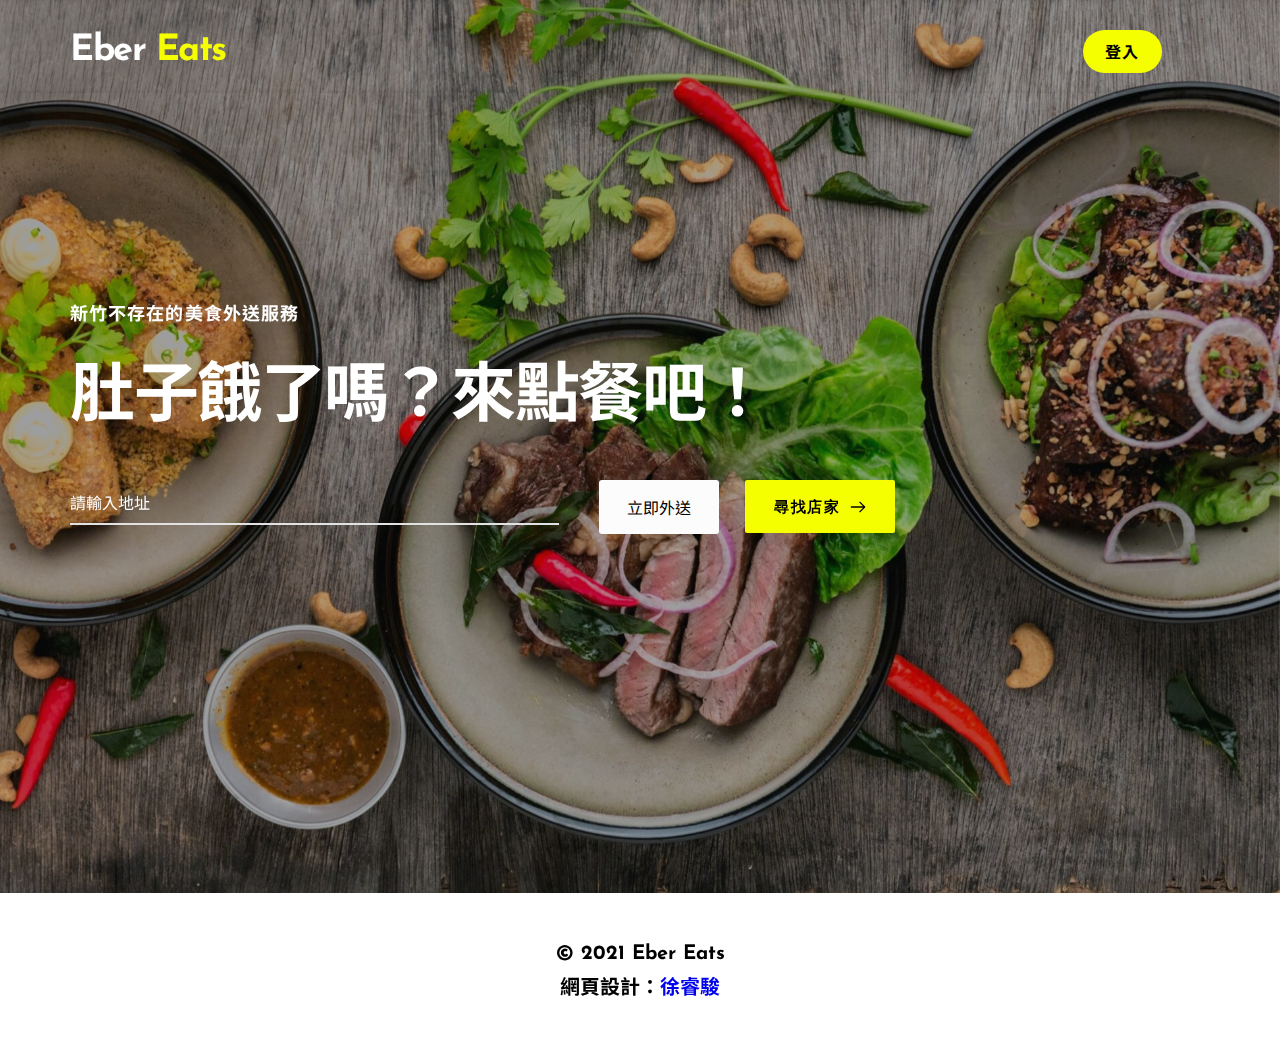
==== commit ebb0e9dc: "Mobile Device Improvements + New Page" ====
--- a/index.html
+++ b/index.html
@@ -1,6 +1,6 @@
-<!DOCTYPE html><html lang="en"><head><meta charset="utf-8"><link rel="icon" href="assets/fcde519aa431fc25c1beadadf0a41292.ico" sizes="16x16"><title>Eber Eats</title><meta name="description" content="使用 Eber Eats 台灣的美食外送 app 平台，瀏覽新竹人氣餐廳和美食，預訂新竹附近的必吃餐廳，享受免排隊免外出新竹外送食物服務。"><meta property="og:title" content="今晚你想來點什麼？ | Eber Eats，不存在的外送服務"><meta property="og:description" content="Eber Eats 是台灣的美食外送網頁平台，雖然根本不存在。"><meta property="og:url" content=""><meta content="summary_large_image" name="twitter:card"><!-- BRIZY ASSETS --><meta name="viewport" content="width=device-width, initial-scale=1"><link class="brz-link brz-link-google-prefetch" rel="dns-prefetch" href="//ajax.googleapis.com"><link class="brz-link brz-link-google-prefetch" rel="dns-prefetch" href="//fonts.googleapis.com"><link class="brz-link brz-link-google-preconnect" rel="preconnect" href="https://fonts.gstatic.com/" crossorigin><link class="brz-link brz-link-cdn-preconnect" rel="preconnect" href="assets/6666cd76f96956469e7be39d750cc7d9." crossorigin><style class="brz-style brz-fonts__google">.brz .brz-ff-josefin_sans {font-family: Josefin Sans,sans-serif !important;}
+<!DOCTYPE html><html lang="en"><head><meta charset="utf-8"><link rel="icon" href="assets/img/422d3cd7ec634362fde897738c05076b.png" sizes="32x32"/><link rel="icon" href="assets/img/8b175c6108e86eacde75e7cce11e23f5.png" sizes="192x192"/><link rel="apple-touch-icon-precomposed" href="assets/img/e1062c0eae0d00444409eab6149a196d.png"/><title>Eber Eats</title><meta name="description" content="Eber Eats 是台灣的美食外送網頁平台，雖然根本不存在。"><meta property="og:title" content="今晚你想來點什麼？ | Eber Eats，不存在的外送服務"><meta property="og:description" content="Eber Eats 是台灣的美食外送網頁平台，雖然根本不存在。"><meta property="og:url" content=""><meta content="summary_large_image" name="twitter:card"><!-- BRIZY ASSETS --><meta name="viewport" content="width=device-width, initial-scale=1"><link class="brz-link brz-link-google-prefetch" rel="dns-prefetch" href="//ajax.googleapis.com"><link class="brz-link brz-link-google-prefetch" rel="dns-prefetch" href="//fonts.googleapis.com"><link class="brz-link brz-link-google-preconnect" rel="preconnect" href="https://fonts.gstatic.com/" crossorigin><link class="brz-link brz-link-cdn-preconnect" rel="preconnect" href="assets/6666cd76f96956469e7be39d750cc7d9." crossorigin><style class="brz-style brz-fonts__google">.brz .brz-ff-josefin_sans {font-family: Josefin Sans,sans-serif !important;}
+.brz .brz-ff-noto_sans_tc {font-family: Noto Sans TC,sans-serif !important;}
 .brz .brz-ff-lato {font-family: Lato,sans-serif !important;}
-.brz .brz-ff-noto_sans_tc {font-family: Noto Sans TC,sans-serif !important;}
 .brz .brz-ff-overpass {font-family: Overpass,sans-serif !important;}
 .brz .brz-ff-red_hat_text {font-family: Red Hat Text,sans-serif !important;}
 .brz .brz-ff-dm_serif_text {font-family: DM Serif Text,serif !important;}
@@ -19,461 +19,465 @@
 .brz .brz-ff-comfortaa {font-family: Comfortaa,display !important;}
 .brz .brz-ff-kaushan_script {font-family: Kaushan Script,handwriting !important;}
 .brz .brz-ff-noto_serif {font-family: Noto Serif,serif !important;}
-.brz .brz-ff-montserrat {font-family: Montserrat,sans-serif !important;}</style><link class="brz-link brz-link-google" type="text/css" rel="stylesheet" href="https://fonts.googleapis.com/css?family=Josefin Sans:100,200,300,regular,500,600,700,100italic,200italic,300italic,italic,500italic,600italic,700italic|Lato:100,100italic,300,300italic,regular,italic,700,700italic,900,900italic|Noto Sans TC:100,300,regular,500,700,900|Overpass:100,100italic,200,200italic,300,300italic,regular,italic,600,600italic,700,700italic,800,800italic,900,900italic|Red Hat Text:regular,italic,500,500italic,700,700italic|DM Serif Text:regular,italic|Blinker:100,200,300,regular,600,700,800,900|Aleo:300,300italic,regular,italic,700,700italic|Nunito:200,200italic,300,300italic,regular,italic,600,600italic,700,700italic,800,800italic,900,900italic|Knewave:regular|Palanquin:100,200,300,regular,500,600,700|Palanquin Dark:regular,500,600,700|Roboto:100,100italic,300,300italic,regular,italic,500,500italic,700,700italic,900,900italic|Oswald:200,300,regular,500,600,700|Oxygen:300,regular,700|Playfair Display:regular,italic,700,700italic,900,900italic|Fira Sans:100,100italic,200,200italic,300,300italic,regular,italic,500,500italic,600,600italic,700,700italic,800,800italic,900,900italic|Abril Fatface:regular|Comfortaa:300,regular,500,600,700|Kaushan Script:regular|Noto Serif:regular,italic,700,700italic|Montserrat:100,100italic,200,200italic,300,300italic,regular,italic,500,500italic,600,600italic,700,700italic,800,800italic,900,900italic&subset=arabic,bengali,cyrillic,cyrillic-ext,devanagari,greek,greek-ext,gujarati,hebrew,khmer,korean,latin-ext,tamil,telugu,thai,vietnamese&display=swap" /><link class="brz-link brz-link-preview-pro" href="assets/bad47163f5de5843f920efef465374e2.css" rel="stylesheet"/><style class="brz-style"></style><style class="brz-style">@media (min-width:991px) {.brz .brz-css-pwzqw {display: block;}}
-@media (max-width:991px) and (min-width:768px) {.brz .brz-css-pwzqw {display: block;}}
-@media (max-width:767px) {.brz .brz-css-pwzqw {display: block;}}
-.brz .brz-css-lslrf {padding: 10px 0px 10px 0px;margin: 0;}
-.brz .brz-css-lslrf > .brz-bg {border: 0px solid rgba(102,115,141,0);border-radius: 0;}
-.brz .brz-css-lslrf > .brz-bg > .brz-bg-image {background-image: none;}
-.brz .brz-css-lslrf > .brz-bg > .brz-bg-color {background-color: rgba(255,255,255,1);background-image: none;}
-.brz .brz-css-lslrf > .brz-bg > .brz-bg-shape__top {background-image: none;background-size: 100% 100px;height: 100px;transform: rotateX(0deg) rotateY(0deg);z-index: auto;}
-.brz .brz-css-lslrf > .brz-bg > .brz-bg-shape__bottom {background-image: none;background-size: 100% 100px;height: 100px;transform: rotateX(-180deg) rotateY(-180deg);z-index: auto;}
-@media (max-width:991px) and (min-width:768px) {.brz .brz-css-lslrf {padding: 10px 0px 10px 0px;margin: 0;}
-	.brz .brz-css-lslrf > .brz-bg {border: 0px solid rgba(102,115,141,0);border-radius: 0;}
-	.brz .brz-css-lslrf > .brz-bg > .brz-bg-image {background-image: none;}
-	.brz .brz-css-lslrf > .brz-bg > .brz-bg-color {background-color: rgba(255,255,255,1);background-image: none;}
-	.brz .brz-css-lslrf > .brz-bg > .brz-bg-shape__top {background-image: none;background-size: 100% 100px;height: 100px;transform: rotateX(0deg) rotateY(0deg);z-index: auto;}
-	.brz .brz-css-lslrf > .brz-bg > .brz-bg-shape__bottom {background-image: none;background-size: 100% 100px;height: 100px;transform: rotateX(-180deg) rotateY(-180deg);z-index: auto;}}
-@media (max-width:767px) {.brz .brz-css-lslrf {padding: 10px 0px 10px 0px;margin: 0;}
-	.brz .brz-css-lslrf > .brz-bg {border: 0px solid rgba(102,115,141,0);border-radius: 0;}
-	.brz .brz-css-lslrf > .brz-bg > .brz-bg-image {background-image: none;}
-	.brz .brz-css-lslrf > .brz-bg > .brz-bg-color {background-color: rgba(255,255,255,1);background-image: none;}
-	.brz .brz-css-lslrf > .brz-bg > .brz-bg-shape__top {background-image: none;background-size: 100% 100px;height: 100px;transform: rotateX(0deg) rotateY(0deg);z-index: auto;}
-	.brz .brz-css-lslrf > .brz-bg > .brz-bg-shape__bottom {background-image: none;background-size: 100% 100px;height: 100px;transform: rotateX(-180deg) rotateY(-180deg);z-index: auto;}}
-.brz .brz-css-qfoat {border: 0px solid transparent;}
-@media (min-width:991px) {.brz .brz-css-qfoat {max-width: calc(1 * var(--brz-section-container-max-width,1170px));}}
-@media (max-width:991px) and (min-width:768px) {.brz .brz-css-qfoat {border: 0px solid transparent;}}
-@media (max-width:991px) and (min-width:768px) {.brz .brz-css-qfoat {max-width: 100%;}}
-@media (max-width:767px) {.brz .brz-css-qfoat {border: 0px solid transparent;}}
-@media (max-width:767px) {.brz .brz-css-qfoat {max-width: 100%;}}
-.brz .brz-css-kfoqv {margin: 0;z-index: auto;align-items: flex-start;}
-.brz .brz-css-kfoqv > .brz-bg {border: 0px solid rgba(102,115,141,0);border-radius: 0;max-width: 100%;}
-.brz .brz-css-kfoqv > .brz-bg > .brz-bg-image {background-image: none;display: block;}
-.brz .brz-css-kfoqv > .brz-bg > .brz-bg-color {background-color: rgba(0,0,0,0);background-image: none;}
-.brz .brz-css-kfoqv > .brz-bg > .brz-bg-map {display: none;}
-.brz .brz-css-kfoqv > .brz-bg > .brz-bg-video {display: none;}
-.brz .brz-css-kfoqv > .brz-row {border: 0px solid transparent;}
-@media (min-width:991px) {.brz .brz-css-kfoqv {min-height: auto;display: flex;}
-	.brz .brz-css-kfoqv > .brz-bg {transition-duration: .5s;transition-property: filter,box-shadow,background,border-radius,border-color;}
-	.brz .brz-css-kfoqv > .brz-bg > .brz-bg-image {transition-duration: .5s;transition-property: filter,box-shadow,background,border-radius,border-color;}
-	.brz .brz-css-kfoqv > .brz-bg > .brz-bg-color {transition-duration: .5s;transition-property: filter,box-shadow,background,border-radius,border-color;}
-	.brz .brz-css-kfoqv > .brz-bg > .brz-bg-video {transition-duration: .5s;transition-property: filter,box-shadow,background,border-radius,border-color;}
-	.brz .brz-css-kfoqv > .brz-row {transition-duration: .5s;transition-property: filter,box-shadow,background,border-radius,border-color;}}
-@media (max-width:991px) and (min-width:768px) {.brz .brz-css-kfoqv {margin: 0;z-index: auto;align-items: flex-start;}
-	.brz .brz-css-kfoqv > .brz-bg {border: 0px solid rgba(102,115,141,0);border-radius: 0;max-width: 100%;}
-	.brz .brz-css-kfoqv > .brz-bg > .brz-bg-image {background-image: none;display: block;}
-	.brz .brz-css-kfoqv > .brz-bg > .brz-bg-color {background-color: rgba(0,0,0,0);background-image: none;}
-	.brz .brz-css-kfoqv > .brz-bg > .brz-bg-map {display: none;}
-	.brz .brz-css-kfoqv > .brz-bg > .brz-bg-video {display: none;}
-	.brz .brz-css-kfoqv > .brz-row {border: 0px solid transparent;}}
-@media (max-width:991px) and (min-width:768px) {.brz .brz-css-kfoqv {min-height: auto;display: flex;}
-	.brz .brz-css-kfoqv > .brz-bg {transition-duration: .5s;transition-property: filter,box-shadow,background,border-radius,border-color;}
-	.brz .brz-css-kfoqv > .brz-bg > .brz-bg-image {transition-duration: .5s;transition-property: filter,box-shadow,background,border-radius,border-color;}
-	.brz .brz-css-kfoqv > .brz-bg > .brz-bg-color {transition-duration: .5s;transition-property: filter,box-shadow,background,border-radius,border-color;}
-	.brz .brz-css-kfoqv > .brz-bg > .brz-bg-video {transition-duration: .5s;transition-property: filter,box-shadow,background,border-radius,border-color;}
-	.brz .brz-css-kfoqv > .brz-row {flex-direction: row;flex-wrap: wrap;justify-content: flex-start;transition-duration: .5s;transition-property: filter,box-shadow,background,border-radius,border-color;}}
-@media (max-width:767px) {.brz .brz-css-kfoqv {margin: 0;z-index: auto;align-items: flex-start;}
-	.brz .brz-css-kfoqv > .brz-bg {border: 0px solid rgba(102,115,141,0);border-radius: 0;max-width: 100%;}
-	.brz .brz-css-kfoqv > .brz-bg > .brz-bg-image {background-image: none;display: block;}
-	.brz .brz-css-kfoqv > .brz-bg > .brz-bg-color {background-color: rgba(0,0,0,0);background-image: none;}
-	.brz .brz-css-kfoqv > .brz-bg > .brz-bg-map {display: none;}
-	.brz .brz-css-kfoqv > .brz-bg > .brz-bg-video {display: none;}
-	.brz .brz-css-kfoqv > .brz-row {border: 0px solid transparent;}}
-@media (max-width:767px) {.brz .brz-css-kfoqv {min-height: auto;display: flex;}
-	.brz .brz-css-kfoqv > .brz-bg {transition-duration: .5s;transition-property: filter,box-shadow,background,border-radius,border-color;}
-	.brz .brz-css-kfoqv > .brz-bg > .brz-bg-image {transition-duration: .5s;transition-property: filter,box-shadow,background,border-radius,border-color;}
-	.brz .brz-css-kfoqv > .brz-bg > .brz-bg-color {transition-duration: .5s;transition-property: filter,box-shadow,background,border-radius,border-color;}
-	.brz .brz-css-kfoqv > .brz-bg > .brz-bg-video {transition-duration: .5s;transition-property: filter,box-shadow,background,border-radius,border-color;}
-	.brz .brz-css-kfoqv > .brz-row {flex-direction: row;flex-wrap: wrap;justify-content: flex-start;transition-duration: .5s;transition-property: filter,box-shadow,background,border-radius,border-color;}}
-.brz .brz-css-lavgh {padding: 10px;max-width: 100%;}
-@media (max-width:991px) and (min-width:768px) {.brz .brz-css-lavgh {padding: 0;max-width: 100%;}}
-@media (max-width:767px) {.brz .brz-css-lavgh {padding: 0;max-width: 100%;}}
-.brz .brz-css-taqvh {z-index: auto;flex: 1 1 50%;max-width: 50%;justify-content: flex-start;}
-.brz .brz-css-taqvh > .brz-bg {border: 0px solid rgba(102,115,141,0);border-radius: 0;margin: 0;}
-.brz .brz-css-taqvh > .brz-bg > .brz-bg-image {background-image: none;}
-.brz .brz-css-taqvh > .brz-bg > .brz-bg-color {background-color: rgba(0,0,0,0);background-image: none;}
-@media (min-width:991px) {.brz .brz-css-taqvh > .brz-bg {transition-duration: .5s;transition-property: filter,box-shadow,background,border-radius,border-color;}
-	.brz .brz-css-taqvh > .brz-bg > .brz-bg-image {transition-duration: .5s;transition-property: filter,box-shadow,background,border-radius,border-color;}
-	.brz .brz-css-taqvh > .brz-bg > .brz-bg-color {transition-duration: .5s;transition-property: filter,box-shadow,background,border-radius,border-color;}}
-@media (max-width:991px) and (min-width:768px) {.brz .brz-css-taqvh {z-index: auto;flex: 1 1 50%;max-width: 50%;justify-content: flex-start;}
-	.brz .brz-css-taqvh > .brz-bg {border: 0px solid rgba(102,115,141,0);border-radius: 0;margin: 0;}
-	.brz .brz-css-taqvh > .brz-bg > .brz-bg-image {background-image: none;}
-	.brz .brz-css-taqvh > .brz-bg > .brz-bg-color {background-color: rgba(0,0,0,0);background-image: none;}}
-@media (max-width:991px) and (min-width:768px) {.brz .brz-css-taqvh > .brz-bg {transition-duration: .5s;transition-property: filter,box-shadow,background,border-radius,border-color;}
-	.brz .brz-css-taqvh > .brz-bg > .brz-bg-image {transition-duration: .5s;transition-property: filter,box-shadow,background,border-radius,border-color;}
-	.brz .brz-css-taqvh > .brz-bg > .brz-bg-color {transition-duration: .5s;transition-property: filter,box-shadow,background,border-radius,border-color;}}
-@media (max-width:767px) {.brz .brz-css-taqvh {z-index: auto;flex: 1 1 100%;max-width: 100%;justify-content: flex-start;}
-	.brz .brz-css-taqvh > .brz-bg {border: 0px solid rgba(102,115,141,0);border-radius: 0;margin: 10px 0px 10px 0px;}
-	.brz .brz-css-taqvh > .brz-bg > .brz-bg-image {background-image: none;}
-	.brz .brz-css-taqvh > .brz-bg > .brz-bg-color {background-color: rgba(0,0,0,0);background-image: none;}}
-@media (max-width:767px) {.brz .brz-css-taqvh > .brz-bg {transition-duration: .5s;transition-property: filter,box-shadow,background,border-radius,border-color;}
-	.brz .brz-css-taqvh > .brz-bg > .brz-bg-image {transition-duration: .5s;transition-property: filter,box-shadow,background,border-radius,border-color;}
-	.brz .brz-css-taqvh > .brz-bg > .brz-bg-color {transition-duration: .5s;transition-property: filter,box-shadow,background,border-radius,border-color;}}
-.brz .brz-css-stkss {z-index: auto;margin: 0;border: 0px solid transparent;padding: 5px 15px 5px 15px;}
-@media (min-width:991px) {.brz .brz-css-stkss {display: flex;transition-duration: .5s;transition-property: filter,box-shadow,background,border-radius,border-color;}}
-@media (max-width:991px) and (min-width:768px) {.brz .brz-css-stkss {z-index: auto;margin: 0;border: 0px solid transparent;padding: 5px 15px 5px 15px;}}
-@media (max-width:991px) and (min-width:768px) {.brz .brz-css-stkss {display: flex;transition-duration: .5s;transition-property: filter,box-shadow,background,border-radius,border-color;}}
-@media (max-width:767px) {.brz .brz-css-stkss {z-index: auto;margin: 10px 0px 10px 0px;border: 0px solid transparent;padding: 0;}}
-@media (max-width:767px) {.brz .brz-css-stkss {display: flex;transition-duration: .5s;transition-property: filter,box-shadow,background,border-radius,border-color;}}
-.brz .brz-css-vbxoq {padding: 0;margin: 10px 0px 10px 0px;justify-content: center;position: relative;}
-@media (min-width:991px) {.brz .brz-css-vbxoq {display: flex;z-index: auto;position: relative;}}
-@media (max-width:991px) and (min-width:768px) {.brz .brz-css-vbxoq {padding: 0;margin: 10px 0px 10px 0px;justify-content: center;position: relative;}}
-@media (max-width:991px) and (min-width:768px) {.brz .brz-css-vbxoq {display: flex;z-index: auto;position: relative;}}
-@media (max-width:767px) {.brz .brz-css-vbxoq {padding: 0;margin: 10px 0px 10px 0px;justify-content: center;position: relative;}}
-@media (max-width:767px) {.brz .brz-css-vbxoq {display: flex;z-index: auto;position: relative;}}
-.brz .brz-css-jdhhy {width: 100%;}
-@media (max-width:991px) and (min-width:768px) {.brz .brz-css-jdhhy {width: 100%;}}
-@media (max-width:767px) {.brz .brz-css-jdhhy {width: 100%;}}
-.brz .brz-css-gwlnp {height: 50px;}
-@media (max-width:991px) and (min-width:768px) {.brz .brz-css-gwlnp {height: 50px;}}
-@media (max-width:767px) {.brz .brz-css-gwlnp {height: 50px;}}
-.brz .brz-css-swcuq {z-index: auto;position: relative;margin: 10px 0px 10px 0px;}
-@media (min-width:991px) {.brz .brz-css-swcuq {display: flex;position: relative;}}
-@media (max-width:991px) and (min-width:768px) {.brz .brz-css-swcuq {z-index: auto;position: relative;margin: 10px 0px 10px 0px;}}
-@media (max-width:991px) and (min-width:768px) {.brz .brz-css-swcuq {display: flex;position: relative;}}
-@media (max-width:767px) {.brz .brz-css-swcuq {z-index: auto;position: relative;margin: 10px 0px 10px 0px;}}
-@media (max-width:767px) {.brz .brz-css-swcuq {display: flex;position: relative;}}
-.brz .brz-css-zpphj {justify-content: center;padding: 0;margin: 0px -5px -20px -5px;}
-@media (max-width:991px) and (min-width:768px) {.brz .brz-css-zpphj {justify-content: center;padding: 0;margin: 0px -5px -20px -5px;}}
-@media (max-width:767px) {.brz .brz-css-zpphj {justify-content: center;padding: 0;margin: 0px -5px -20px -5px;}}
-.brz .brz-css-jwcps {padding: 0px 5px 20px 5px;}
-@media (max-width:991px) and (min-width:768px) {.brz .brz-css-jwcps {padding: 0px 5px 20px 5px;}}
-@media (max-width:767px) {.brz .brz-css-jwcps {padding: 0px 5px 20px 5px;}}
-.brz .brz-css-pzxzd.brz-btn {display: flex;align-items: center;justify-content: center;font-family: Overpass,sans-serif;font-weight: 700;font-size: 15px;line-height: 1.6;letter-spacing: 0px;color: rgba(255,255,255,1);border: 2px solid rgba(5,202,182,0);border-radius: 2px;background-color: rgba(5,202,182,1);background-image: none;padding: 14px 42px 14px 42px;flex-flow: row-reverse nowrap;}
-.brz .brz-css-pzxzd .brz-btn--story-container {border: 2px solid rgba(5,202,182,0);flex-flow: row-reverse nowrap;border-radius: 2px;}
-@media (min-width:991px) {.brz .brz-css-pzxzd.brz-btn {transition-duration: .5s;transition-property: color,box-shadow,background,border-color;}}
-@media (min-width:991px) {.brz .brz-css-pzxzd.brz-btn:hover {background-color: rgba(5,202,182,.8);}}
-@media (max-width:991px) and (min-width:768px) {.brz .brz-css-pzxzd.brz-btn {display: flex;align-items: center;justify-content: center;font-family: Overpass,sans-serif;font-weight: 700;font-size: 17px;line-height: 1.6;letter-spacing: 0px;color: rgba(255,255,255,1);border: 2px solid rgba(5,202,182,0);border-radius: 2px;background-color: rgba(5,202,182,1);background-image: none;padding: 11px 26px 11px 26px;flex-flow: row-reverse nowrap;}
-	.brz .brz-css-pzxzd .brz-btn--story-container {border: 2px solid rgba(5,202,182,0);flex-flow: row-reverse nowrap;border-radius: 2px;}}
-@media (max-width:991px) and (min-width:768px) {.brz .brz-css-pzxzd.brz-btn {transition-duration: .5s;transition-property: color,box-shadow,background,border-color;}}
-@media (max-width:767px) {.brz .brz-css-pzxzd.brz-btn {display: flex;align-items: center;justify-content: center;font-family: Overpass,sans-serif;font-weight: 700;font-size: 15px;line-height: 1.6;letter-spacing: 0px;color: rgba(255,255,255,1);border: 2px solid rgba(5,202,182,0);border-radius: 2px;background-color: rgba(5,202,182,1);background-image: none;padding: 11px 26px 11px 26px;flex-flow: row-reverse nowrap;}
-	.brz .brz-css-pzxzd .brz-btn--story-container {border: 2px solid rgba(5,202,182,0);flex-flow: row-reverse nowrap;border-radius: 2px;}}
-@media (max-width:767px) {.brz .brz-css-pzxzd.brz-btn {transition-duration: .5s;transition-property: color,box-shadow,background,border-color;}}
-.brz .brz-css-ekzpi {padding: 75px 0px 75px 0px;margin: 0;}
-.brz .brz-css-ekzpi > .brz-bg {border: 0px solid rgba(102,115,141,0);border-radius: 0;}
-.brz .brz-css-ekzpi > .brz-bg > .brz-bg-image {background-image: none;}
-.brz .brz-css-ekzpi > .brz-bg > .brz-bg-color {background-color: rgba(0,0,0,0);background-image: none;}
-.brz .brz-css-ekzpi > .brz-bg > .brz-bg-shape__top {background-image: none;background-size: 100% 100px;height: 100px;transform: rotateX(0deg) rotateY(0deg);z-index: auto;}
-.brz .brz-css-ekzpi > .brz-bg > .brz-bg-shape__bottom {background-image: none;background-size: 100% 100px;height: 100px;transform: rotateX(-180deg) rotateY(-180deg);z-index: auto;}
-@media (max-width:991px) and (min-width:768px) {.brz .brz-css-ekzpi {padding: 50px 15px 50px 15px;margin: 0;}
-	.brz .brz-css-ekzpi > .brz-bg {border: 0px solid rgba(102,115,141,0);border-radius: 0;}
-	.brz .brz-css-ekzpi > .brz-bg > .brz-bg-image {background-image: none;}
-	.brz .brz-css-ekzpi > .brz-bg > .brz-bg-color {background-color: rgba(0,0,0,0);background-image: none;}
-	.brz .brz-css-ekzpi > .brz-bg > .brz-bg-shape__top {background-image: none;background-size: 100% 100px;height: 100px;transform: rotateX(0deg) rotateY(0deg);z-index: auto;}
-	.brz .brz-css-ekzpi > .brz-bg > .brz-bg-shape__bottom {background-image: none;background-size: 100% 100px;height: 100px;transform: rotateX(-180deg) rotateY(-180deg);z-index: auto;}}
-@media (max-width:767px) {.brz .brz-css-ekzpi {padding: 25px 15px 25px 15px;margin: 0;}
-	.brz .brz-css-ekzpi > .brz-bg {border: 0px solid rgba(102,115,141,0);border-radius: 0;}
-	.brz .brz-css-ekzpi > .brz-bg > .brz-bg-image {background-image: none;}
-	.brz .brz-css-ekzpi > .brz-bg > .brz-bg-color {background-color: rgba(0,0,0,0);background-image: none;}
-	.brz .brz-css-ekzpi > .brz-bg > .brz-bg-shape__top {background-image: none;background-size: 100% 100px;height: 100px;transform: rotateX(0deg) rotateY(0deg);z-index: auto;}
-	.brz .brz-css-ekzpi > .brz-bg > .brz-bg-shape__bottom {background-image: none;background-size: 100% 100px;height: 100px;transform: rotateX(-180deg) rotateY(-180deg);z-index: auto;}}
-.brz .brz-css-imici {border: 0px solid transparent;}
-@media (min-width:991px) {.brz .brz-css-imici {max-width: calc(1 * var(--brz-section-container-max-width,1170px));}}
-@media (max-width:991px) and (min-width:768px) {.brz .brz-css-imici {border: 0px solid transparent;}}
-@media (max-width:991px) and (min-width:768px) {.brz .brz-css-imici {max-width: 100%;}}
-@media (max-width:767px) {.brz .brz-css-imici {border: 0px solid transparent;}}
-@media (max-width:767px) {.brz .brz-css-imici {max-width: 100%;}}
-.brz .brz-css-umthy {z-index: auto;margin: 0;}
-.brz .brz-css-umthy .brz-section__content {min-height: auto;display: flex;}
-.brz .brz-css-umthy .brz-container {justify-content: center;}
-.brz .brz-css-umthy > .slick-slider > .brz-slick-slider__dots {color: rgba(0,0,0,1);}
-.brz .brz-css-umthy > .slick-slider > .brz-slick-slider__arrow {color: rgba(0,0,0,.7);}
-@media (min-width:991px) {.brz .brz-css-umthy {display: block;}}
-@media (min-width:991px) {.brz .brz-css-umthy > .slick-slider > .brz-slick-slider__arrow:hover {color: rgba(0,0,0,1);}}
-@media (max-width:991px) and (min-width:768px) {.brz .brz-css-umthy {z-index: auto;margin: 0;}
-	.brz .brz-css-umthy .brz-section__content {min-height: auto;display: flex;}
-	.brz .brz-css-umthy .brz-container {justify-content: center;}
-	.brz .brz-css-umthy > .slick-slider > .brz-slick-slider__dots {color: rgba(0,0,0,1);}
-	.brz .brz-css-umthy > .slick-slider > .brz-slick-slider__arrow {color: rgba(0,0,0,.7);}}
-@media (max-width:991px) and (min-width:768px) {.brz .brz-css-umthy {display: block;}}
-@media (max-width:767px) {.brz .brz-css-umthy {z-index: auto;margin: 0;}
-	.brz .brz-css-umthy .brz-section__content {min-height: auto;display: flex;}
-	.brz .brz-css-umthy .brz-container {justify-content: center;}
-	.brz .brz-css-umthy > .slick-slider > .brz-slick-slider__dots {color: rgba(0,0,0,1);}
-	.brz .brz-css-umthy > .slick-slider > .brz-slick-slider__arrow {color: rgba(0,0,0,.7);}}
-@media (max-width:767px) {.brz .brz-css-umthy {display: block;}}
-.brz .brz-css-tbjkp {padding: 75px 0px 75px 0px;}
-.brz .brz-css-tbjkp > .brz-bg {border: 0px solid rgba(102,115,141,0);border-radius: 0;}
-.brz .brz-css-tbjkp > .brz-bg > .brz-bg-image {background-image: none;display: block;}
-.brz .brz-css-tbjkp > .brz-bg > .brz-bg-color {background-color: rgba(0,0,0,0);background-image: none;}
-.brz .brz-css-tbjkp > .brz-bg > .brz-bg-map {display: none;}
-.brz .brz-css-tbjkp > .brz-bg > .brz-bg-video {display: none;}
-.brz .brz-css-tbjkp > .brz-bg > .brz-bg-shape__top {background-image: none;background-size: 100% 100px;height: 100px;transform: rotateX(0deg) rotateY(0deg);z-index: auto;}
-.brz .brz-css-tbjkp > .brz-bg > .brz-bg-shape__bottom {background-image: none;background-size: 100% 100px;height: 100px;transform: rotateX(-180deg) rotateY(-180deg);z-index: auto;}
-@media (min-width:991px) {.brz .brz-css-tbjkp > .brz-bg > .brz-bg-image {background-attachment: scroll;}}
-@media (max-width:991px) and (min-width:768px) {.brz .brz-css-tbjkp {padding: 50px 15px 50px 15px;}
-	.brz .brz-css-tbjkp > .brz-bg {border: 0px solid rgba(102,115,141,0);border-radius: 0;}
-	.brz .brz-css-tbjkp > .brz-bg > .brz-bg-image {background-image: none;display: block;}
-	.brz .brz-css-tbjkp > .brz-bg > .brz-bg-color {background-color: rgba(0,0,0,0);background-image: none;}
-	.brz .brz-css-tbjkp > .brz-bg > .brz-bg-map {display: none;}
-	.brz .brz-css-tbjkp > .brz-bg > .brz-bg-video {display: none;}
-	.brz .brz-css-tbjkp > .brz-bg > .brz-bg-shape__top {background-image: none;background-size: 100% 100px;height: 100px;transform: rotateX(0deg) rotateY(0deg);z-index: auto;}
-	.brz .brz-css-tbjkp > .brz-bg > .brz-bg-shape__bottom {background-image: none;background-size: 100% 100px;height: 100px;transform: rotateX(-180deg) rotateY(-180deg);z-index: auto;}}
-@media (max-width:767px) {.brz .brz-css-tbjkp {padding: 25px 15px 25px 15px;}
-	.brz .brz-css-tbjkp > .brz-bg {border: 0px solid rgba(102,115,141,0);border-radius: 0;}
-	.brz .brz-css-tbjkp > .brz-bg > .brz-bg-image {background-image: none;display: block;}
-	.brz .brz-css-tbjkp > .brz-bg > .brz-bg-color {background-color: rgba(0,0,0,0);background-image: none;}
-	.brz .brz-css-tbjkp > .brz-bg > .brz-bg-map {display: none;}
-	.brz .brz-css-tbjkp > .brz-bg > .brz-bg-video {display: none;}
-	.brz .brz-css-tbjkp > .brz-bg > .brz-bg-shape__top {background-image: none;background-size: 100% 100px;height: 100px;transform: rotateX(0deg) rotateY(0deg);z-index: auto;}
-	.brz .brz-css-tbjkp > .brz-bg > .brz-bg-shape__bottom {background-image: none;background-size: 100% 100px;height: 100px;transform: rotateX(-180deg) rotateY(-180deg);z-index: auto;}}
-.brz .brz-css-fnqsl {border: 0px solid transparent;}
-@media (min-width:991px) {.brz .brz-css-fnqsl {max-width: calc(1 * var(--brz-section-container-max-width,1170px));}}
-@media (max-width:991px) and (min-width:768px) {.brz .brz-css-fnqsl {border: 0px solid transparent;}}
-@media (max-width:991px) and (min-width:768px) {.brz .brz-css-fnqsl {max-width: 100%;}}
-@media (max-width:767px) {.brz .brz-css-fnqsl {border: 0px solid transparent;}}
-@media (max-width:767px) {.brz .brz-css-fnqsl {max-width: 100%;}}
-.brz .brz-css-gmdqi {width: 100%;}
-.brz .brz-css-gmdqi:before {border: 0px solid rgba(220,222,225,1);border-radius: 0;}
-.brz .brz-css-gmdqi .brz-shortcode__placeholder {border-radius: 0;}
-@media (min-width:991px) {.brz .brz-css-gmdqi:before {transition-duration: .5s;transition-property: filter,box-shadow,background,border-radius,border-color;}
-	.brz .brz-css-gmdqi .brz-shortcode__placeholder {transition-duration: .5s;transition-property: filter,box-shadow,background,border-radius,border-color;}}
-@media (max-width:991px) and (min-width:768px) {.brz .brz-css-gmdqi {width: 100%;}
-	.brz .brz-css-gmdqi:before {border: 0px solid rgba(220,222,225,1);border-radius: 0;}
-	.brz .brz-css-gmdqi .brz-shortcode__placeholder {border-radius: 0;}}
-@media (max-width:991px) and (min-width:768px) {.brz .brz-css-gmdqi:before {transition-duration: .5s;transition-property: filter,box-shadow,background,border-radius,border-color;}
-	.brz .brz-css-gmdqi .brz-shortcode__placeholder {transition-duration: .5s;transition-property: filter,box-shadow,background,border-radius,border-color;}}
-@media (max-width:767px) {.brz .brz-css-gmdqi {width: 100%;}
-	.brz .brz-css-gmdqi:before {border: 0px solid rgba(220,222,225,1);border-radius: 0;}
-	.brz .brz-css-gmdqi .brz-shortcode__placeholder {border-radius: 0;}}
-@media (max-width:767px) {.brz .brz-css-gmdqi:before {transition-duration: .5s;transition-property: filter,box-shadow,background,border-radius,border-color;}
-	.brz .brz-css-gmdqi .brz-shortcode__placeholder {transition-duration: .5s;transition-property: filter,box-shadow,background,border-radius,border-color;}}
-.brz .brz-css-pszpv {font-size: 16px;margin-left: 10px;margin-right: 0;stroke-width: 0;}
-@media (max-width:991px) and (min-width:768px) {.brz .brz-css-pszpv {font-size: 16px;margin-left: 10px;margin-right: 0;stroke-width: 0;}}
-@media (max-width:767px) {.brz .brz-css-pszpv {font-size: 16px;margin-left: 10px;margin-right: 0;stroke-width: 0;}}
-.brz .brz-css-kasbr {padding: 75px 0px 75px 0px;min-height: auto;display: flex;margin: 0;}
-.brz .brz-css-kasbr > .brz-bg {border: 0px solid rgba(102,115,141,0);border-radius: 0;}
-.brz .brz-css-kasbr > .brz-bg > .brz-bg-image {background-image: none;display: block;}
-.brz .brz-css-kasbr > .brz-bg > .brz-bg-color {background-color: rgba(0,0,0,0);background-image: none;}
-.brz .brz-css-kasbr > .brz-bg > .brz-bg-shape__top {background-image: none;background-size: 100% 100px;height: 100px;transform: rotateX(0deg) rotateY(0deg);z-index: auto;}
-.brz .brz-css-kasbr > .brz-bg > .brz-bg-shape__bottom {background-image: none;background-size: 100% 100px;height: 100px;transform: rotateX(-180deg) rotateY(-180deg);z-index: auto;}
-.brz .brz-css-kasbr .brz-container {justify-content: center;}
-@media (max-width:991px) and (min-width:768px) {.brz .brz-css-kasbr {padding: 25px 15px 25px 15px;min-height: auto;display: flex;margin: 0;}
-	.brz .brz-css-kasbr > .brz-bg {border: 0px solid rgba(102,115,141,0);border-radius: 0;}
-	.brz .brz-css-kasbr > .brz-bg > .brz-bg-image {background-image: none;display: block;}
-	.brz .brz-css-kasbr > .brz-bg > .brz-bg-color {background-color: rgba(0,0,0,0);background-image: none;}
-	.brz .brz-css-kasbr > .brz-bg > .brz-bg-shape__top {background-image: none;background-size: 100% 100px;height: 100px;transform: rotateX(0deg) rotateY(0deg);z-index: auto;}
-	.brz .brz-css-kasbr > .brz-bg > .brz-bg-shape__bottom {background-image: none;background-size: 100% 100px;height: 100px;transform: rotateX(-180deg) rotateY(-180deg);z-index: auto;}
-	.brz .brz-css-kasbr .brz-container {justify-content: center;}}
-@media (max-width:767px) {.brz .brz-css-kasbr {padding: 25px 15px 25px 15px;min-height: auto;display: flex;margin: 0;}
-	.brz .brz-css-kasbr > .brz-bg {border: 0px solid rgba(102,115,141,0);border-radius: 0;}
-	.brz .brz-css-kasbr > .brz-bg > .brz-bg-image {background-image: none;display: block;}
-	.brz .brz-css-kasbr > .brz-bg > .brz-bg-color {background-color: rgba(0,0,0,0);background-image: none;}
-	.brz .brz-css-kasbr > .brz-bg > .brz-bg-shape__top {background-image: none;background-size: 100% 100px;height: 100px;transform: rotateX(0deg) rotateY(0deg);z-index: auto;}
-	.brz .brz-css-kasbr > .brz-bg > .brz-bg-shape__bottom {background-image: none;background-size: 100% 100px;height: 100px;transform: rotateX(-180deg) rotateY(-180deg);z-index: auto;}
-	.brz .brz-css-kasbr .brz-container {justify-content: center;}}
-.brz .brz-css-fchqj {border: 0px solid transparent;}
-@media (min-width:991px) {.brz .brz-css-fchqj {max-width: calc(1 * var(--brz-section-container-max-width,1170px));}}
-@media (max-width:991px) and (min-width:768px) {.brz .brz-css-fchqj {border: 0px solid transparent;}}
-@media (max-width:991px) and (min-width:768px) {.brz .brz-css-fchqj {max-width: 100%;}}
-@media (max-width:767px) {.brz .brz-css-fchqj {border: 0px solid transparent;}}
-@media (max-width:767px) {.brz .brz-css-fchqj {max-width: 100%;}}
-.brz .brz-css-wzdnl {padding: 0;}
-@media (max-width:991px) and (min-width:768px) {.brz .brz-css-wzdnl {padding: 0;}}
-@media (max-width:767px) {.brz .brz-css-wzdnl {padding: 0;}}
-.brz .brz-css-cjvrl {margin: 0;}
-@media (max-width:991px) and (min-width:768px) {.brz .brz-css-cjvrl {margin: 0;}}
-@media (max-width:767px) {.brz .brz-css-cjvrl {margin: 0;}}
-.brz .brz-css-fepux {padding: 10px 0px 10px 0px;}
-@media (max-width:991px) and (min-width:768px) {.brz .brz-css-fepux {padding: 10px 0px 0px 10px;}}
-@media (max-width:767px) {.brz .brz-css-fepux {padding: 0;}}
-.brz .brz-css-zsmod {padding: 0;}
-@media (max-width:991px) and (min-width:768px) {.brz .brz-css-zsmod {padding: 0;}}
-@media (max-width:767px) {.brz .brz-css-zsmod {padding: 0;}}
-.brz .brz-css-etxwl {flex: 1 1 16.7%;max-width: 16.7%;justify-content: center;}
-@media (max-width:991px) and (min-width:768px) {.brz .brz-css-etxwl {flex: 1 1 25.6%;max-width: 25.6%;justify-content: center;}}
-@media (max-width:767px) {.brz .brz-css-etxwl {flex: 1 1 48.2%;max-width: 48.2%;justify-content: center;}}
-.brz .brz-css-pojja {padding: 0px 15px 0px 15px;}
-@media (max-width:991px) and (min-width:768px) {.brz .brz-css-pojja {padding: 5px 15px 5px 15px;}}
-@media (max-width:767px) {.brz .brz-css-pojja {padding: 0;}}
-.brz .brz-css-rroku {padding: 0;}
-@media (max-width:991px) and (min-width:768px) {.brz .brz-css-rroku {padding: 0;}}
-@media (max-width:767px) {.brz .brz-css-rroku {padding: 0px 0px 0px 30px;}}
-.brz .brz-css-lbnph {margin-top: 0px !important;margin-bottom: 0px !important;text-align: left;font-family: Josefin Sans,sans-serif;font-size: 36px;line-height: 1.3;font-weight: 700;letter-spacing: -1.5px;}
-@media (max-width:991px) and (min-width:768px) {.brz .brz-css-lbnph {margin-top: 0px !important;margin-bottom: 0px !important;text-align: left;font-size: 32px;line-height: 1.7;font-weight: 700;letter-spacing: 0px;}}
-@media (max-width:767px) {.brz .brz-css-lbnph {margin-top: 0px !important;margin-bottom: 0px !important;text-align: left;font-size: 32px;line-height: 1.8;font-weight: 700;letter-spacing: 0px;}}
-.brz .brz-css-yfifi {flex: 1 1 83.3%;max-width: 83.3%;justify-content: center;}
-@media (max-width:991px) and (min-width:768px) {.brz .brz-css-yfifi {flex: 1 1 74.4%;max-width: 74.4%;justify-content: center;}}
-@media (max-width:767px) {.brz .brz-css-yfifi {flex: 1 1 51.6%;max-width: 51.6%;justify-content: center;}}
-.brz .brz-css-sglbp {padding: 0px 15px 0px 15px;}
-@media (max-width:991px) and (min-width:768px) {.brz .brz-css-sglbp {padding: 5px 15px 5px 15px;}}
-@media (max-width:767px) {.brz .brz-css-sglbp {padding: 0;}}
-.brz .brz-css-sgtvp {flex: 1 1 74.6%;max-width: 74.6%;}
-@media (max-width:991px) and (min-width:768px) {.brz .brz-css-sgtvp {flex: 1 1 74.6%;max-width: 74.6%;}}
-@media (max-width:767px) {.brz .brz-css-sgtvp {flex: 1 1 100%;max-width: 100%;}}
-@media (max-width:767px) {.brz .brz-css-sgtvp > * {display: none;}}
-.brz .brz-css-qdqjz {flex: 1 1 25.4%;max-width: 25.4%;}
-@media (max-width:991px) and (min-width:768px) {.brz .brz-css-qdqjz {flex: 1 1 25.4%;max-width: 25.4%;}}
-@media (max-width:767px) {.brz .brz-css-qdqjz {flex: 1 1 93.3%;max-width: 93.3%;}}
-.brz .brz-css-lkguw {margin: 10px 0px 10px 0px;}
-@media (max-width:991px) and (min-width:768px) {.brz .brz-css-lkguw {margin: 10px 0px 10px 0px;}}
-@media (max-width:767px) {.brz .brz-css-lkguw {margin: 10px -75px 10px 0px;}}
-.brz .brz-css-eliev.brz-btn {color: rgba(0,0,0,1);border: 0px solid rgba(35,157,219,0);border-radius: 500px;background-color: rgba(246,255,0,1);padding: 7px 22px 7px 22px;}
-.brz .brz-css-eliev .brz-btn--story-container {border: 0px solid rgba(35,157,219,0);border-radius: 500px;}
-@media (min-width:991px) {.brz .brz-css-eliev.brz-btn:hover {border: 0px solid rgba(5,202,182,0);background-color: rgba(223,232,0,.8);}
-	.brz .brz-css-eliev:hover .brz-btn--story-container {border: 0px solid rgba(5,202,182,0);}}
-@media (max-width:991px) and (min-width:768px) {.brz .brz-css-eliev.brz-btn {color: rgba(0,0,0,1);border: 0px solid rgba(35,157,219,0);border-radius: 500px;background-color: rgba(246,255,0,1);padding: 11px 26px 11px 26px;}
-	.brz .brz-css-eliev .brz-btn--story-container {border: 0px solid rgba(35,157,219,0);border-radius: 500px;}}
-@media (max-width:767px) {.brz .brz-css-eliev.brz-btn {color: rgba(0,0,0,1);border: 0px solid rgba(35,157,219,0);border-radius: 500px;background-color: rgba(246,255,0,1);padding: 11px 26px 11px 26px;}
-	.brz .brz-css-eliev .brz-btn--story-container {border: 0px solid rgba(35,157,219,0);border-radius: 500px;}}
-.brz .brz-css-wuppv {padding: 15px 0px 5px 0px;}
-.brz .brz-css-wuppv > .brz-bg:after {box-shadow: inset 0 5px 5px -5px rgba(0,0,0,.1),inset 0 -5px 5px -5px rgba(0,0,0,.1);display: block;}
-.brz .brz-css-wuppv > .brz-bg > .brz-bg-color {background-color: rgba(255,255,255,0);}
-@media (max-width:991px) and (min-width:768px) {.brz .brz-css-wuppv {padding: 0px 15px 0px 15px;}
-	.brz .brz-css-wuppv > .brz-bg:after {box-shadow: inset 0 5px 5px -5px rgba(0,0,0,.1),inset 0 -5px 5px -5px rgba(0,0,0,.1);display: block;}
-	.brz .brz-css-wuppv > .brz-bg > .brz-bg-color {background-color: rgba(0,0,0,1);}}
-@media (max-width:767px) {.brz .brz-css-wuppv {padding: 0px 15px 0px 30px;}
-	.brz .brz-css-wuppv > .brz-bg:after {box-shadow: inset 0 5px 5px -5px rgba(0,0,0,.1),inset 0 -5px 5px -5px rgba(0,0,0,.1);display: block;}
-	.brz .brz-css-wuppv > .brz-bg > .brz-bg-color {background-color: rgba(0,0,0,1);}}
-.brz .brz-css-kqkwy {padding: 0;}
-@media (max-width:991px) and (min-width:768px) {.brz .brz-css-kqkwy {padding: 0;}}
-@media (max-width:767px) {.brz .brz-css-kqkwy {padding: 0;}}
-.brz .brz-css-seitj {flex: 1 1 16.8%;max-width: 16.8%;justify-content: center;}
-@media (max-width:991px) and (min-width:768px) {.brz .brz-css-seitj {flex: 1 1 25.3%;max-width: 25.3%;justify-content: center;}}
-@media (max-width:767px) {.brz .brz-css-seitj {flex: 1 1 68.5%;max-width: 68.5%;justify-content: center;}}
-.brz .brz-css-mlaaz {padding: 0px 15px 0px 15px;}
-@media (max-width:991px) and (min-width:768px) {.brz .brz-css-mlaaz {padding: 5px 15px 5px 15px;}}
-@media (max-width:767px) {.brz .brz-css-mlaaz {padding: 0;}}
-.brz .brz-css-ihben {margin-top: 0px !important;margin-bottom: 0px !important;text-align: left;font-family: Josefin Sans,sans-serif;font-size: 36px;line-height: 1.3;font-weight: 700;letter-spacing: -1.5px;}
-@media (max-width:991px) and (min-width:768px) {.brz .brz-css-ihben {margin-top: 0px !important;margin-bottom: 0px !important;text-align: left;font-size: 32px;line-height: 1.7;font-weight: 700;letter-spacing: 0px;}}
-@media (max-width:767px) {.brz .brz-css-ihben {margin-top: 0px !important;margin-bottom: 0px !important;text-align: left;font-size: 32px;line-height: 1.8;font-weight: 700;letter-spacing: 0px;}}
-.brz .brz-css-uqpbx {flex: 1 1 83.2%;max-width: 83.2%;justify-content: center;}
-@media (max-width:991px) and (min-width:768px) {.brz .brz-css-uqpbx {flex: 1 1 74.4%;max-width: 74.4%;justify-content: center;}}
-@media (max-width:767px) {.brz .brz-css-uqpbx {flex: 1 1 31.3%;max-width: 31.3%;justify-content: center;}}
-.brz .brz-css-mwkts {padding: 0px 15px 0px 15px;}
-@media (max-width:991px) and (min-width:768px) {.brz .brz-css-mwkts {padding: 5px 15px 5px 15px;}}
-@media (max-width:767px) {.brz .brz-css-mwkts {padding: 0;}}
-.brz .brz-css-zdelz {flex: 1 1 74.3%;max-width: 74.3%;}
-@media (max-width:991px) and (min-width:768px) {.brz .brz-css-zdelz {flex: 1 1 74.3%;max-width: 74.3%;}}
-@media (max-width:767px) {.brz .brz-css-zdelz {flex: 1 1 100%;max-width: 100%;}}
-@media (max-width:767px) {.brz .brz-css-zdelz > * {display: none;}}
-.brz .brz-css-eghdq {flex: 1 1 25.7%;max-width: 25.7%;}
-@media (max-width:991px) and (min-width:768px) {.brz .brz-css-eghdq {flex: 1 1 25.7%;max-width: 25.7%;}}
-@media (max-width:767px) {.brz .brz-css-eghdq {flex: 1 1 89.3%;max-width: 89.3%;}}
-.brz .brz-css-puvmv.brz-btn {font-family: Lato,sans-serif;line-height: 1.8;letter-spacing: 1.5px;color: rgba(0,0,0,1);border-radius: 500px;background-color: rgba(246,255,0,1);padding: 7px 22px 7px 22px;}
-.brz .brz-css-puvmv .brz-btn--story-container {border-radius: 500px;}
-@media (min-width:991px) {.brz .brz-css-puvmv.brz-btn:hover {background-color: rgba(223,232,0,1);}}
-@media (max-width:991px) and (min-width:768px) {.brz .brz-css-puvmv.brz-btn {font-family: Lato,sans-serif;line-height: 1.6;letter-spacing: 0px;color: rgba(0,0,0,1);border-radius: 500px;background-color: rgba(246,255,0,1);padding: 11px 26px 11px 26px;}
-	.brz .brz-css-puvmv .brz-btn--story-container {border-radius: 500px;}}
-@media (max-width:767px) {.brz .brz-css-puvmv.brz-btn {font-family: Lato,sans-serif;line-height: 1.6;letter-spacing: 0px;color: rgba(0,0,0,1);border-radius: 500px;background-color: rgba(246,255,0,1);padding: 11px 26px 11px 26px;}
-	.brz .brz-css-puvmv .brz-btn--story-container {border-radius: 500px;}}
-.brz .brz-css-oqjus {margin: -100px 0px 0px 0px;}
-.brz .brz-css-oqjus .brz-section__content {min-height: 100vh;}
-@media (max-width:991px) and (min-width:768px) {.brz .brz-css-oqjus {margin: 0;}
-	.brz .brz-css-oqjus .brz-section__content {min-height: 100vh;}}
-@media (max-width:767px) {.brz .brz-css-oqjus {margin: -100px 0px 0px 0px;}
-	.brz .brz-css-oqjus .brz-section__content {min-height: 100vh;}}
-.brz .brz-css-nnagl {padding: 250px 0px 150px 0px;}
-.brz .brz-css-nnagl > .brz-bg > .brz-bg-image {background-image: url("assets/img/42881337353fde58de971e3073bd7bd1.jpg");filter: brightness(80%) hue-rotate(0deg) saturate(110%) contrast(100%);background-position: 50% 74%;}
-.brz .brz-css-nnagl > .brz-bg > .brz-bg-color {background-color: rgba(28,28,28,.14);}
-.brz .brz-css-nnagl > .brz-bg > .brz-bg-map {filter: brightness(80%) hue-rotate(0deg) saturate(110%) contrast(100%);}
-.brz .brz-css-nnagl > .brz-bg > .brz-bg-video {filter: brightness(80%) hue-rotate(0deg) saturate(110%) contrast(100%);}
-@media (max-width:991px) and (min-width:768px) {.brz .brz-css-nnagl {padding: 50px 15px 50px 15px;}
-	.brz .brz-css-nnagl > .brz-bg > .brz-bg-image {background-image: url("assets/img/42881337353fde58de971e3073bd7bd1.jpg");filter: brightness(80%) hue-rotate(0deg) saturate(110%) contrast(100%);background-position: 50% 74%;}
-	.brz .brz-css-nnagl > .brz-bg > .brz-bg-color {background-color: rgba(28,28,28,.14);}
-	.brz .brz-css-nnagl > .brz-bg > .brz-bg-map {filter: brightness(80%) hue-rotate(0deg) saturate(110%) contrast(100%);}
-	.brz .brz-css-nnagl > .brz-bg > .brz-bg-video {filter: brightness(80%) hue-rotate(0deg) saturate(110%) contrast(100%);}}
-@media (max-width:767px) {.brz .brz-css-nnagl {padding: 50px 15px 0px 15px;}
-	.brz .brz-css-nnagl > .brz-bg > .brz-bg-image {background-image: url("assets/img/42881337353fde58de971e3073bd7bd1.jpg");filter: brightness(80%) hue-rotate(0deg) saturate(110%) contrast(100%);background-position: 41% 69%;}
-	.brz .brz-css-nnagl > .brz-bg > .brz-bg-color {background-color: rgba(28,28,28,.27);}
-	.brz .brz-css-nnagl > .brz-bg > .brz-bg-map {filter: brightness(80%) hue-rotate(0deg) saturate(110%) contrast(100%);}
-	.brz .brz-css-nnagl > .brz-bg > .brz-bg-video {filter: brightness(80%) hue-rotate(0deg) saturate(110%) contrast(100%);}}
-.brz .brz-css-kbjar {flex: 1 1 100%;max-width: 100%;}
-@media (max-width:991px) and (min-width:768px) {.brz .brz-css-kbjar {flex: 1 1 100%;max-width: 100%;}}
-@media (max-width:767px) {.brz .brz-css-kbjar {flex: 1 1 100%;max-width: 100%;}}
-.brz .brz-css-aqknc {padding: 5px 15px 5px 15px;}
-@media (max-width:991px) and (min-width:768px) {.brz .brz-css-aqknc {padding: 5px 20px 5px 20px;}}
-@media (max-width:767px) {.brz .brz-css-aqknc {padding: 0px 20px 0px 20px;}}
-.brz .brz-css-wbnpg {margin-top: 0px !important;margin-bottom: 0px !important;text-align: left;font-family: Noto Sans TC,sans-serif;font-size: 18px;line-height: 1.5;font-weight: 700;letter-spacing: 1.1px;}
-@media (max-width:991px) and (min-width:768px) {.brz .brz-css-wbnpg {margin-top: 0px !important;margin-bottom: 0px !important;text-align: left;font-size: 13px;line-height: 1.5;font-weight: 700;letter-spacing: 1px;}}
-@media (max-width:767px) {.brz .brz-css-wbnpg {margin-top: 0px !important;margin-bottom: 0px !important;text-align: left;font-size: 16px;line-height: 1.5;font-weight: 700;letter-spacing: 1px;}}
-.brz .brz-css-kmvfu {margin: 10px 0px 10px 0px;}
-@media (max-width:991px) and (min-width:768px) {.brz .brz-css-kmvfu {margin: 10px 0px 10px 0px;}}
-@media (max-width:767px) {.brz .brz-css-kmvfu {margin: 10px 60px 10px 0px;}}
-.brz .brz-css-dxqno {margin-top: 0px !important;margin-bottom: 0px !important;text-align: left;font-family: Noto Sans TC,sans-serif;font-size: 65px;line-height: 1.3;font-weight: 700;letter-spacing: -1.5px;}
-@media (max-width:991px) and (min-width:768px) {.brz .brz-css-dxqno {margin-top: 0px !important;margin-bottom: 0px !important;text-align: left;font-size: 60px;line-height: 1.3;font-weight: 700;letter-spacing: -1px;}}
-@media (max-width:767px) {.brz .brz-css-dxqno {margin-top: 0px !important;margin-bottom: 0px !important;text-align: left;font-size: 45px;line-height: 1.3;font-weight: 700;letter-spacing: -1px;}}
-.brz .brz-css-ksrdo {height: 30px;}
-@media (max-width:991px) and (min-width:768px) {.brz .brz-css-ksrdo {height: 53px;}}
-@media (max-width:767px) {.brz .brz-css-ksrdo {height: 31px;}}
-.brz .brz-css-pnslv {flex: 1 1 45.2%;max-width: 45.2%;}
-@media (max-width:991px) and (min-width:768px) {.brz .brz-css-pnslv {flex: 1 1 45.2%;max-width: 45.2%;}}
-@media (max-width:767px) {.brz .brz-css-pnslv {flex: 1 1 86.8%;max-width: 86.8%;}}
-.brz .brz-css-kdnpe {padding: 5px 15px 5px 15px;}
-@media (max-width:991px) and (min-width:768px) {.brz .brz-css-kdnpe {padding: 5px 15px 5px 15px;}}
-@media (max-width:767px) {.brz .brz-css-kdnpe {padding: 0px 0px 0px 30px;}}
-.brz .brz-css-wkokl {margin: 10px 10px 10px 0px;}
-@media (max-width:991px) and (min-width:768px) {.brz .brz-css-wkokl {margin: 10px 0px 10px 0px;}}
-@media (max-width:767px) {.brz .brz-css-wkokl {margin: 10px 0px 10px 0px;}}
-.brz .brz-css-ctcxi {flex: 1 1 12%;max-width: 12%;}
-.brz .brz-css-ctcxi > .brz-bg {margin: 0;}
-@media (max-width:991px) and (min-width:768px) {.brz .brz-css-ctcxi {flex: 1 1 20.9%;max-width: 20.9%;}
-	.brz .brz-css-ctcxi > .brz-bg {margin: 0;}}
-@media (max-width:767px) {.brz .brz-css-ctcxi {flex: 1 1 42.8%;max-width: 42.8%;}
-	.brz .brz-css-ctcxi > .brz-bg {margin: 10px 0px 10px 27px;}}
-.brz .brz-css-hrjqz {margin: 0;}
-@media (max-width:991px) and (min-width:768px) {.brz .brz-css-hrjqz {margin: 0;}}
-@media (max-width:767px) {.brz .brz-css-hrjqz {margin: 10px 0px 10px 27px;}}
-.brz .brz-css-tlves {flex: 1 1 16.4%;max-width: 16.4%;}
-.brz .brz-css-tlves > .brz-bg {margin: 0;}
-@media (max-width:991px) and (min-width:768px) {.brz .brz-css-tlves {flex: 1 1 20.2%;max-width: 20.2%;}
-	.brz .brz-css-tlves > .brz-bg {margin: -10px 0px 0px 0px;}}
-@media (max-width:767px) {.brz .brz-css-tlves {flex: 1 1 29%;max-width: 29%;}
-	.brz .brz-css-tlves > .brz-bg {margin: 10px 0px 10px 0px;}}
-.brz .brz-css-riudw {margin: 0;}
-@media (max-width:991px) and (min-width:768px) {.brz .brz-css-riudw {margin: -10px 0px 0px 0px;}}
-@media (max-width:767px) {.brz .brz-css-riudw {margin: 10px 0px 10px 0px;}}
-.brz .brz-css-xifbj {margin: 0px 0px 10px 0px;}
-@media (max-width:991px) and (min-width:768px) {.brz .brz-css-xifbj {margin: 10px 0px 10px 0px;}}
-@media (max-width:767px) {.brz .brz-css-xifbj {margin: 0px -90px 0px 0px;}}
-.brz .brz-css-xwjeo.brz-btn {font-family: Lato,sans-serif;line-height: 1.8;letter-spacing: 1.5px;color: rgba(0,0,0,1);border: 3px solid rgba(0,255,229,0);background-color: rgba(246,255,0,1);padding: 10px 26px 10px 26px;}
-.brz .brz-css-xwjeo .brz-btn--story-container {border: 3px solid rgba(0,255,229,0);}
-@media (min-width:991px) {.brz .brz-css-xwjeo.brz-btn:hover {border: 3px solid rgba(5,202,182,0);background-color: rgba(223,232,0,1);}
-	.brz .brz-css-xwjeo:hover .brz-btn--story-container {border: 3px solid rgba(5,202,182,0);}}
-@media (max-width:991px) and (min-width:768px) {.brz .brz-css-xwjeo.brz-btn {font-family: Lato,sans-serif;line-height: 1.6;letter-spacing: 0px;color: rgba(0,0,0,1);border: 3px solid rgba(0,255,229,0);background-color: rgba(246,255,0,1);padding: 11px 26px 11px 26px;}
-	.brz .brz-css-xwjeo .brz-btn--story-container {border: 3px solid rgba(0,255,229,0);}}
-@media (max-width:767px) {.brz .brz-css-xwjeo.brz-btn {font-family: Lato,sans-serif;line-height: 1.6;letter-spacing: 0px;color: rgba(0,0,0,1);border: 3px solid rgba(0,255,229,0);background-color: rgba(246,255,0,1);padding: 11px 26px 11px 26px;}
-	.brz .brz-css-xwjeo .brz-btn--story-container {border: 3px solid rgba(0,255,229,0);}}
-.brz .brz-css-hnipi {flex: 1 1 26.4%;max-width: 26.4%;}
-@media (max-width:991px) and (min-width:768px) {.brz .brz-css-hnipi {flex: 1 1 26.4%;max-width: 26.4%;}}
-@media (max-width:767px) {.brz .brz-css-hnipi {flex: 1 1 100%;max-width: 100%;}}
-@media (max-width:767px) {.brz .brz-css-hnipi > * {display: none;}}
-@media (max-width:767px) {.brz .brz-css-skorw {display: none;}}
-@media (max-width:767px) {.brz .brz-css-njsmy {display: none;}}
-.brz .brz-css-twvwg {height: 90px;}
-@media (max-width:991px) and (min-width:768px) {.brz .brz-css-twvwg {height: 53px;}}
-@media (max-width:767px) {.brz .brz-css-twvwg {height: 55px;}}
-.brz .brz-css-aghmz {flex: 1 1 100%;max-width: 100%;}
-@media (max-width:991px) and (min-width:768px) {.brz .brz-css-aghmz {flex: 1 1 100%;max-width: 100%;}}
-@media (max-width:991px) and (min-width:768px) {.brz .brz-css-aghmz > * {display: none;}}
-@media (max-width:767px) {.brz .brz-css-aghmz {flex: 1 1 100%;max-width: 100%;}}
-@media (max-width:767px) {.brz .brz-css-aghmz > * {display: none;}}
-@media (max-width:767px) {.brz .brz-css-sokrs {display: none;}}
-.brz .brz-css-aufnx {height: 50px;}
-@media (max-width:991px) and (min-width:768px) {.brz .brz-css-aufnx {height: 10px;}}
-@media (max-width:767px) {.brz .brz-css-aufnx {height: 10px;}}
-.brz .brz-css-isxso {padding: 40px 0px 40px 0px;}
-@media (max-width:991px) and (min-width:768px) {.brz .brz-css-isxso {padding: 30px 15px 35px 15px;}}
-@media (max-width:767px) {.brz .brz-css-isxso {padding: 25px 15px 30px 15px;}}
-.brz .brz-css-cerou {flex: 1 1 100%;max-width: 100%;justify-content: center;}
-@media (max-width:991px) and (min-width:768px) {.brz .brz-css-cerou {flex: 1 1 100%;max-width: 100%;justify-content: center;}}
-@media (max-width:767px) {.brz .brz-css-cerou {flex: 1 1 100%;max-width: 100%;justify-content: center;}}
-.brz .brz-css-cpldh {padding: 5px 0px 10px 0px;}
-@media (max-width:991px) and (min-width:768px) {.brz .brz-css-cpldh {padding: 10px 15px 10px 15px;}}
-@media (max-width:767px) {.brz .brz-css-cpldh {padding: 0;}}
-.brz .brz-css-zexsn {margin: 10px 0px 10px 0px;}
-@media (max-width:991px) and (min-width:768px) {.brz .brz-css-zexsn {margin: 0;}}
-@media (max-width:767px) {.brz .brz-css-zexsn {margin: 0;}}
-.brz .brz-css-cxzpi {margin-top: 0px !important;margin-bottom: 0px !important;text-align: center;font-family: Overpass,sans-serif;font-size: 18px;line-height: 1.9;font-weight: 400;letter-spacing: 0px;}
-@media (max-width:991px) and (min-width:768px) {.brz .brz-css-cxzpi {margin-top: 0px !important;margin-bottom: 0px !important;text-align: center;font-size: 18px;line-height: 1.7;font-weight: 300;letter-spacing: 0px;}}
-@media (max-width:767px) {.brz .brz-css-cxzpi {margin-top: 0px !important;margin-bottom: 0px !important;text-align: center;font-size: 16px;line-height: 1.7;font-weight: 300;letter-spacing: 0px;}}</style><style class="brz-style brz-project__style-palette">.brz .brz-cp-color1, .brz .brz-cp-color1 {color: #a170d9;}
+.brz .brz-ff-montserrat {font-family: Montserrat,sans-serif !important;}</style><link class="brz-link brz-link-google" type="text/css" rel="stylesheet" href="https://fonts.googleapis.com/css?family=Josefin Sans:100,200,300,regular,500,600,700,100italic,200italic,300italic,italic,500italic,600italic,700italic|Noto Sans TC:100,300,regular,500,700,900|Lato:100,100italic,300,300italic,regular,italic,700,700italic,900,900italic|Overpass:100,100italic,200,200italic,300,300italic,regular,italic,600,600italic,700,700italic,800,800italic,900,900italic|Red Hat Text:regular,italic,500,500italic,700,700italic|DM Serif Text:regular,italic|Blinker:100,200,300,regular,600,700,800,900|Aleo:300,300italic,regular,italic,700,700italic|Nunito:200,200italic,300,300italic,regular,italic,600,600italic,700,700italic,800,800italic,900,900italic|Knewave:regular|Palanquin:100,200,300,regular,500,600,700|Palanquin Dark:regular,500,600,700|Roboto:100,100italic,300,300italic,regular,italic,500,500italic,700,700italic,900,900italic|Oswald:200,300,regular,500,600,700|Oxygen:300,regular,700|Playfair Display:regular,italic,700,700italic,900,900italic|Fira Sans:100,100italic,200,200italic,300,300italic,regular,italic,500,500italic,600,600italic,700,700italic,800,800italic,900,900italic|Abril Fatface:regular|Comfortaa:300,regular,500,600,700|Kaushan Script:regular|Noto Serif:regular,italic,700,700italic|Montserrat:100,100italic,200,200italic,300,300italic,regular,italic,500,500italic,600,600italic,700,700italic,800,800italic,900,900italic&subset=arabic,bengali,cyrillic,cyrillic-ext,devanagari,greek,greek-ext,gujarati,hebrew,khmer,korean,latin-ext,tamil,telugu,thai,vietnamese&display=swap" /><link class="brz-link brz-link-preview-pro" href="assets/bad47163f5de5843f920efef465374e2.css" rel="stylesheet"/><style class="brz-style"></style><style class="brz-style">@media (min-width:991px) {.brz .brz-css-zjvie {display: block;}}
+@media (max-width:991px) and (min-width:768px) {.brz .brz-css-zjvie {display: block;}}
+@media (max-width:767px) {.brz .brz-css-zjvie {display: block;}}
+.brz .brz-css-gcpjp {padding: 10px 0px 10px 0px;margin: 0;}
+.brz .brz-css-gcpjp > .brz-bg {border: 0px solid rgba(102,115,141,0);border-radius: 0;}
+.brz .brz-css-gcpjp > .brz-bg > .brz-bg-image {background-image: none;}
+.brz .brz-css-gcpjp > .brz-bg > .brz-bg-color {background-color: rgba(255,255,255,1);background-image: none;}
+.brz .brz-css-gcpjp > .brz-bg > .brz-bg-shape__top {background-image: none;background-size: 100% 100px;height: 100px;transform: rotateX(0deg) rotateY(0deg);z-index: auto;}
+.brz .brz-css-gcpjp > .brz-bg > .brz-bg-shape__bottom {background-image: none;background-size: 100% 100px;height: 100px;transform: rotateX(-180deg) rotateY(-180deg);z-index: auto;}
+@media (max-width:991px) and (min-width:768px) {.brz .brz-css-gcpjp {padding: 10px 0px 10px 0px;margin: 0;}
+	.brz .brz-css-gcpjp > .brz-bg {border: 0px solid rgba(102,115,141,0);border-radius: 0;}
+	.brz .brz-css-gcpjp > .brz-bg > .brz-bg-image {background-image: none;}
+	.brz .brz-css-gcpjp > .brz-bg > .brz-bg-color {background-color: rgba(255,255,255,1);background-image: none;}
+	.brz .brz-css-gcpjp > .brz-bg > .brz-bg-shape__top {background-image: none;background-size: 100% 100px;height: 100px;transform: rotateX(0deg) rotateY(0deg);z-index: auto;}
+	.brz .brz-css-gcpjp > .brz-bg > .brz-bg-shape__bottom {background-image: none;background-size: 100% 100px;height: 100px;transform: rotateX(-180deg) rotateY(-180deg);z-index: auto;}}
+@media (max-width:767px) {.brz .brz-css-gcpjp {padding: 10px 0px 10px 0px;margin: 0;}
+	.brz .brz-css-gcpjp > .brz-bg {border: 0px solid rgba(102,115,141,0);border-radius: 0;}
+	.brz .brz-css-gcpjp > .brz-bg > .brz-bg-image {background-image: none;}
+	.brz .brz-css-gcpjp > .brz-bg > .brz-bg-color {background-color: rgba(255,255,255,1);background-image: none;}
+	.brz .brz-css-gcpjp > .brz-bg > .brz-bg-shape__top {background-image: none;background-size: 100% 100px;height: 100px;transform: rotateX(0deg) rotateY(0deg);z-index: auto;}
+	.brz .brz-css-gcpjp > .brz-bg > .brz-bg-shape__bottom {background-image: none;background-size: 100% 100px;height: 100px;transform: rotateX(-180deg) rotateY(-180deg);z-index: auto;}}
+.brz .brz-css-uumhb {border: 0px solid transparent;}
+@media (min-width:991px) {.brz .brz-css-uumhb {max-width: calc(1 * var(--brz-section-container-max-width,1170px));}}
+@media (max-width:991px) and (min-width:768px) {.brz .brz-css-uumhb {border: 0px solid transparent;}}
+@media (max-width:991px) and (min-width:768px) {.brz .brz-css-uumhb {max-width: 100%;}}
+@media (max-width:767px) {.brz .brz-css-uumhb {border: 0px solid transparent;}}
+@media (max-width:767px) {.brz .brz-css-uumhb {max-width: 100%;}}
+.brz .brz-css-bxmjs {margin: 0;z-index: auto;align-items: flex-start;}
+.brz .brz-css-bxmjs > .brz-bg {border: 0px solid rgba(102,115,141,0);border-radius: 0;max-width: 100%;}
+.brz .brz-css-bxmjs > .brz-bg > .brz-bg-image {background-image: none;display: block;}
+.brz .brz-css-bxmjs > .brz-bg > .brz-bg-color {background-color: rgba(0,0,0,0);background-image: none;}
+.brz .brz-css-bxmjs > .brz-bg > .brz-bg-map {display: none;}
+.brz .brz-css-bxmjs > .brz-bg > .brz-bg-video {display: none;}
+.brz .brz-css-bxmjs > .brz-row {border: 0px solid transparent;}
+@media (min-width:991px) {.brz .brz-css-bxmjs {min-height: auto;display: flex;}
+	.brz .brz-css-bxmjs > .brz-bg {transition-duration: .5s;transition-property: filter,box-shadow,background,border-radius,border-color;}
+	.brz .brz-css-bxmjs > .brz-bg > .brz-bg-image {transition-duration: .5s;transition-property: filter,box-shadow,background,border-radius,border-color;}
+	.brz .brz-css-bxmjs > .brz-bg > .brz-bg-color {transition-duration: .5s;transition-property: filter,box-shadow,background,border-radius,border-color;}
+	.brz .brz-css-bxmjs > .brz-bg > .brz-bg-video {transition-duration: .5s;transition-property: filter,box-shadow,background,border-radius,border-color;}
+	.brz .brz-css-bxmjs > .brz-row {transition-duration: .5s;transition-property: filter,box-shadow,background,border-radius,border-color;}}
+@media (max-width:991px) and (min-width:768px) {.brz .brz-css-bxmjs {margin: 0;z-index: auto;align-items: flex-start;}
+	.brz .brz-css-bxmjs > .brz-bg {border: 0px solid rgba(102,115,141,0);border-radius: 0;max-width: 100%;}
+	.brz .brz-css-bxmjs > .brz-bg > .brz-bg-image {background-image: none;display: block;}
+	.brz .brz-css-bxmjs > .brz-bg > .brz-bg-color {background-color: rgba(0,0,0,0);background-image: none;}
+	.brz .brz-css-bxmjs > .brz-bg > .brz-bg-map {display: none;}
+	.brz .brz-css-bxmjs > .brz-bg > .brz-bg-video {display: none;}
+	.brz .brz-css-bxmjs > .brz-row {border: 0px solid transparent;}}
+@media (max-width:991px) and (min-width:768px) {.brz .brz-css-bxmjs {min-height: auto;display: flex;}
+	.brz .brz-css-bxmjs > .brz-bg {transition-duration: .5s;transition-property: filter,box-shadow,background,border-radius,border-color;}
+	.brz .brz-css-bxmjs > .brz-bg > .brz-bg-image {transition-duration: .5s;transition-property: filter,box-shadow,background,border-radius,border-color;}
+	.brz .brz-css-bxmjs > .brz-bg > .brz-bg-color {transition-duration: .5s;transition-property: filter,box-shadow,background,border-radius,border-color;}
+	.brz .brz-css-bxmjs > .brz-bg > .brz-bg-video {transition-duration: .5s;transition-property: filter,box-shadow,background,border-radius,border-color;}
+	.brz .brz-css-bxmjs > .brz-row {flex-direction: row;flex-wrap: wrap;justify-content: flex-start;transition-duration: .5s;transition-property: filter,box-shadow,background,border-radius,border-color;}}
+@media (max-width:767px) {.brz .brz-css-bxmjs {margin: 0;z-index: auto;align-items: flex-start;}
+	.brz .brz-css-bxmjs > .brz-bg {border: 0px solid rgba(102,115,141,0);border-radius: 0;max-width: 100%;}
+	.brz .brz-css-bxmjs > .brz-bg > .brz-bg-image {background-image: none;display: block;}
+	.brz .brz-css-bxmjs > .brz-bg > .brz-bg-color {background-color: rgba(0,0,0,0);background-image: none;}
+	.brz .brz-css-bxmjs > .brz-bg > .brz-bg-map {display: none;}
+	.brz .brz-css-bxmjs > .brz-bg > .brz-bg-video {display: none;}
+	.brz .brz-css-bxmjs > .brz-row {border: 0px solid transparent;}}
+@media (max-width:767px) {.brz .brz-css-bxmjs {min-height: auto;display: flex;}
+	.brz .brz-css-bxmjs > .brz-bg {transition-duration: .5s;transition-property: filter,box-shadow,background,border-radius,border-color;}
+	.brz .brz-css-bxmjs > .brz-bg > .brz-bg-image {transition-duration: .5s;transition-property: filter,box-shadow,background,border-radius,border-color;}
+	.brz .brz-css-bxmjs > .brz-bg > .brz-bg-color {transition-duration: .5s;transition-property: filter,box-shadow,background,border-radius,border-color;}
+	.brz .brz-css-bxmjs > .brz-bg > .brz-bg-video {transition-duration: .5s;transition-property: filter,box-shadow,background,border-radius,border-color;}
+	.brz .brz-css-bxmjs > .brz-row {flex-direction: row;flex-wrap: wrap;justify-content: flex-start;transition-duration: .5s;transition-property: filter,box-shadow,background,border-radius,border-color;}}
+.brz .brz-css-hwvhb {padding: 10px;max-width: 100%;}
+@media (max-width:991px) and (min-width:768px) {.brz .brz-css-hwvhb {padding: 0;max-width: 100%;}}
+@media (max-width:767px) {.brz .brz-css-hwvhb {padding: 0;max-width: 100%;}}
+.brz .brz-css-yheyf {z-index: auto;flex: 1 1 50%;max-width: 50%;justify-content: flex-start;}
+.brz .brz-css-yheyf > .brz-bg {border: 0px solid rgba(102,115,141,0);border-radius: 0;margin: 0;}
+.brz .brz-css-yheyf > .brz-bg > .brz-bg-image {background-image: none;}
+.brz .brz-css-yheyf > .brz-bg > .brz-bg-color {background-color: rgba(0,0,0,0);background-image: none;}
+@media (min-width:991px) {.brz .brz-css-yheyf > .brz-bg {transition-duration: .5s;transition-property: filter,box-shadow,background,border-radius,border-color;}
+	.brz .brz-css-yheyf > .brz-bg > .brz-bg-image {transition-duration: .5s;transition-property: filter,box-shadow,background,border-radius,border-color;}
+	.brz .brz-css-yheyf > .brz-bg > .brz-bg-color {transition-duration: .5s;transition-property: filter,box-shadow,background,border-radius,border-color;}}
+@media (max-width:991px) and (min-width:768px) {.brz .brz-css-yheyf {z-index: auto;flex: 1 1 50%;max-width: 50%;justify-content: flex-start;}
+	.brz .brz-css-yheyf > .brz-bg {border: 0px solid rgba(102,115,141,0);border-radius: 0;margin: 0;}
+	.brz .brz-css-yheyf > .brz-bg > .brz-bg-image {background-image: none;}
+	.brz .brz-css-yheyf > .brz-bg > .brz-bg-color {background-color: rgba(0,0,0,0);background-image: none;}}
+@media (max-width:991px) and (min-width:768px) {.brz .brz-css-yheyf > .brz-bg {transition-duration: .5s;transition-property: filter,box-shadow,background,border-radius,border-color;}
+	.brz .brz-css-yheyf > .brz-bg > .brz-bg-image {transition-duration: .5s;transition-property: filter,box-shadow,background,border-radius,border-color;}
+	.brz .brz-css-yheyf > .brz-bg > .brz-bg-color {transition-duration: .5s;transition-property: filter,box-shadow,background,border-radius,border-color;}}
+@media (max-width:767px) {.brz .brz-css-yheyf {z-index: auto;flex: 1 1 100%;max-width: 100%;justify-content: flex-start;}
+	.brz .brz-css-yheyf > .brz-bg {border: 0px solid rgba(102,115,141,0);border-radius: 0;margin: 10px 0px 10px 0px;}
+	.brz .brz-css-yheyf > .brz-bg > .brz-bg-image {background-image: none;}
+	.brz .brz-css-yheyf > .brz-bg > .brz-bg-color {background-color: rgba(0,0,0,0);background-image: none;}}
+@media (max-width:767px) {.brz .brz-css-yheyf > .brz-bg {transition-duration: .5s;transition-property: filter,box-shadow,background,border-radius,border-color;}
+	.brz .brz-css-yheyf > .brz-bg > .brz-bg-image {transition-duration: .5s;transition-property: filter,box-shadow,background,border-radius,border-color;}
+	.brz .brz-css-yheyf > .brz-bg > .brz-bg-color {transition-duration: .5s;transition-property: filter,box-shadow,background,border-radius,border-color;}}
+.brz .brz-css-zpmdl {z-index: auto;margin: 0;border: 0px solid transparent;padding: 5px 15px 5px 15px;}
+@media (min-width:991px) {.brz .brz-css-zpmdl {display: flex;transition-duration: .5s;transition-property: filter,box-shadow,background,border-radius,border-color;}}
+@media (max-width:991px) and (min-width:768px) {.brz .brz-css-zpmdl {z-index: auto;margin: 0;border: 0px solid transparent;padding: 5px 15px 5px 15px;}}
+@media (max-width:991px) and (min-width:768px) {.brz .brz-css-zpmdl {display: flex;transition-duration: .5s;transition-property: filter,box-shadow,background,border-radius,border-color;}}
+@media (max-width:767px) {.brz .brz-css-zpmdl {z-index: auto;margin: 10px 0px 10px 0px;border: 0px solid transparent;padding: 0;}}
+@media (max-width:767px) {.brz .brz-css-zpmdl {display: flex;transition-duration: .5s;transition-property: filter,box-shadow,background,border-radius,border-color;}}
+.brz .brz-css-bgbnf {padding: 0;margin: 10px 0px 10px 0px;justify-content: center;position: relative;}
+@media (min-width:991px) {.brz .brz-css-bgbnf {display: flex;z-index: auto;position: relative;}}
+@media (max-width:991px) and (min-width:768px) {.brz .brz-css-bgbnf {padding: 0;margin: 10px 0px 10px 0px;justify-content: center;position: relative;}}
+@media (max-width:991px) and (min-width:768px) {.brz .brz-css-bgbnf {display: flex;z-index: auto;position: relative;}}
+@media (max-width:767px) {.brz .brz-css-bgbnf {padding: 0;margin: 10px 0px 10px 0px;justify-content: center;position: relative;}}
+@media (max-width:767px) {.brz .brz-css-bgbnf {display: flex;z-index: auto;position: relative;}}
+.brz .brz-css-edxor {width: 100%;}
+@media (max-width:991px) and (min-width:768px) {.brz .brz-css-edxor {width: 100%;}}
+@media (max-width:767px) {.brz .brz-css-edxor {width: 100%;}}
+.brz .brz-css-ckmko {height: 50px;}
+@media (max-width:991px) and (min-width:768px) {.brz .brz-css-ckmko {height: 50px;}}
+@media (max-width:767px) {.brz .brz-css-ckmko {height: 50px;}}
+.brz .brz-css-uwwfo {z-index: auto;position: relative;margin: 10px 0px 10px 0px;}
+@media (min-width:991px) {.brz .brz-css-uwwfo {display: flex;position: relative;}}
+@media (max-width:991px) and (min-width:768px) {.brz .brz-css-uwwfo {z-index: auto;position: relative;margin: 10px 0px 10px 0px;}}
+@media (max-width:991px) and (min-width:768px) {.brz .brz-css-uwwfo {display: flex;position: relative;}}
+@media (max-width:767px) {.brz .brz-css-uwwfo {z-index: auto;position: relative;margin: 10px 0px 10px 0px;}}
+@media (max-width:767px) {.brz .brz-css-uwwfo {display: flex;position: relative;}}
+.brz .brz-css-dbrvi {justify-content: center;padding: 0;margin: 0px -5px -20px -5px;}
+@media (max-width:991px) and (min-width:768px) {.brz .brz-css-dbrvi {justify-content: center;padding: 0;margin: 0px -5px -20px -5px;}}
+@media (max-width:767px) {.brz .brz-css-dbrvi {justify-content: center;padding: 0;margin: 0px -5px -20px -5px;}}
+.brz .brz-css-tmoku {padding: 0px 5px 20px 5px;}
+@media (max-width:991px) and (min-width:768px) {.brz .brz-css-tmoku {padding: 0px 5px 20px 5px;}}
+@media (max-width:767px) {.brz .brz-css-tmoku {padding: 0px 5px 20px 5px;}}
+.brz .brz-css-xihdb.brz-btn {display: flex;align-items: center;justify-content: center;font-family: Overpass,sans-serif;font-weight: 700;font-size: 15px;line-height: 1.6;letter-spacing: 0px;color: rgba(255,255,255,1);border: 2px solid rgba(5,202,182,0);border-radius: 2px;background-color: rgba(5,202,182,1);background-image: none;padding: 14px 42px 14px 42px;flex-flow: row-reverse nowrap;}
+.brz .brz-css-xihdb .brz-btn--story-container {border: 2px solid rgba(5,202,182,0);flex-flow: row-reverse nowrap;border-radius: 2px;}
+@media (min-width:991px) {.brz .brz-css-xihdb.brz-btn {transition-duration: .5s;transition-property: color,box-shadow,background,border-color;}}
+@media (min-width:991px) {.brz .brz-css-xihdb.brz-btn:hover {background-color: rgba(5,202,182,.8);}}
+@media (max-width:991px) and (min-width:768px) {.brz .brz-css-xihdb.brz-btn {display: flex;align-items: center;justify-content: center;font-family: Overpass,sans-serif;font-weight: 700;font-size: 17px;line-height: 1.6;letter-spacing: 0px;color: rgba(255,255,255,1);border: 2px solid rgba(5,202,182,0);border-radius: 2px;background-color: rgba(5,202,182,1);background-image: none;padding: 11px 26px 11px 26px;flex-flow: row-reverse nowrap;}
+	.brz .brz-css-xihdb .brz-btn--story-container {border: 2px solid rgba(5,202,182,0);flex-flow: row-reverse nowrap;border-radius: 2px;}}
+@media (max-width:991px) and (min-width:768px) {.brz .brz-css-xihdb.brz-btn {transition-duration: .5s;transition-property: color,box-shadow,background,border-color;}}
+@media (max-width:767px) {.brz .brz-css-xihdb.brz-btn {display: flex;align-items: center;justify-content: center;font-family: Overpass,sans-serif;font-weight: 700;font-size: 15px;line-height: 1.6;letter-spacing: 0px;color: rgba(255,255,255,1);border: 2px solid rgba(5,202,182,0);border-radius: 2px;background-color: rgba(5,202,182,1);background-image: none;padding: 11px 26px 11px 26px;flex-flow: row-reverse nowrap;}
+	.brz .brz-css-xihdb .brz-btn--story-container {border: 2px solid rgba(5,202,182,0);flex-flow: row-reverse nowrap;border-radius: 2px;}}
+@media (max-width:767px) {.brz .brz-css-xihdb.brz-btn {transition-duration: .5s;transition-property: color,box-shadow,background,border-color;}}
+.brz .brz-css-wbgjx {padding: 75px 0px 75px 0px;margin: 0;}
+.brz .brz-css-wbgjx > .brz-bg {border: 0px solid rgba(102,115,141,0);border-radius: 0;}
+.brz .brz-css-wbgjx > .brz-bg > .brz-bg-image {background-image: none;}
+.brz .brz-css-wbgjx > .brz-bg > .brz-bg-color {background-color: rgba(0,0,0,0);background-image: none;}
+.brz .brz-css-wbgjx > .brz-bg > .brz-bg-shape__top {background-image: none;background-size: 100% 100px;height: 100px;transform: rotateX(0deg) rotateY(0deg);z-index: auto;}
+.brz .brz-css-wbgjx > .brz-bg > .brz-bg-shape__bottom {background-image: none;background-size: 100% 100px;height: 100px;transform: rotateX(-180deg) rotateY(-180deg);z-index: auto;}
+@media (max-width:991px) and (min-width:768px) {.brz .brz-css-wbgjx {padding: 50px 15px 50px 15px;margin: 0;}
+	.brz .brz-css-wbgjx > .brz-bg {border: 0px solid rgba(102,115,141,0);border-radius: 0;}
+	.brz .brz-css-wbgjx > .brz-bg > .brz-bg-image {background-image: none;}
+	.brz .brz-css-wbgjx > .brz-bg > .brz-bg-color {background-color: rgba(0,0,0,0);background-image: none;}
+	.brz .brz-css-wbgjx > .brz-bg > .brz-bg-shape__top {background-image: none;background-size: 100% 100px;height: 100px;transform: rotateX(0deg) rotateY(0deg);z-index: auto;}
+	.brz .brz-css-wbgjx > .brz-bg > .brz-bg-shape__bottom {background-image: none;background-size: 100% 100px;height: 100px;transform: rotateX(-180deg) rotateY(-180deg);z-index: auto;}}
+@media (max-width:767px) {.brz .brz-css-wbgjx {padding: 25px 15px 25px 15px;margin: 0;}
+	.brz .brz-css-wbgjx > .brz-bg {border: 0px solid rgba(102,115,141,0);border-radius: 0;}
+	.brz .brz-css-wbgjx > .brz-bg > .brz-bg-image {background-image: none;}
+	.brz .brz-css-wbgjx > .brz-bg > .brz-bg-color {background-color: rgba(0,0,0,0);background-image: none;}
+	.brz .brz-css-wbgjx > .brz-bg > .brz-bg-shape__top {background-image: none;background-size: 100% 100px;height: 100px;transform: rotateX(0deg) rotateY(0deg);z-index: auto;}
+	.brz .brz-css-wbgjx > .brz-bg > .brz-bg-shape__bottom {background-image: none;background-size: 100% 100px;height: 100px;transform: rotateX(-180deg) rotateY(-180deg);z-index: auto;}}
+.brz .brz-css-gwdax {border: 0px solid transparent;}
+@media (min-width:991px) {.brz .brz-css-gwdax {max-width: calc(1 * var(--brz-section-container-max-width,1170px));}}
+@media (max-width:991px) and (min-width:768px) {.brz .brz-css-gwdax {border: 0px solid transparent;}}
+@media (max-width:991px) and (min-width:768px) {.brz .brz-css-gwdax {max-width: 100%;}}
+@media (max-width:767px) {.brz .brz-css-gwdax {border: 0px solid transparent;}}
+@media (max-width:767px) {.brz .brz-css-gwdax {max-width: 100%;}}
+.brz .brz-css-keumm {z-index: auto;margin: 0;}
+.brz .brz-css-keumm .brz-section__content {min-height: auto;display: flex;}
+.brz .brz-css-keumm .brz-container {justify-content: center;}
+.brz .brz-css-keumm > .slick-slider > .brz-slick-slider__dots {color: rgba(0,0,0,1);}
+.brz .brz-css-keumm > .slick-slider > .brz-slick-slider__arrow {color: rgba(0,0,0,.7);}
+@media (min-width:991px) {.brz .brz-css-keumm {display: block;}}
+@media (min-width:991px) {.brz .brz-css-keumm > .slick-slider > .brz-slick-slider__arrow:hover {color: rgba(0,0,0,1);}}
+@media (max-width:991px) and (min-width:768px) {.brz .brz-css-keumm {z-index: auto;margin: 0;}
+	.brz .brz-css-keumm .brz-section__content {min-height: auto;display: flex;}
+	.brz .brz-css-keumm .brz-container {justify-content: center;}
+	.brz .brz-css-keumm > .slick-slider > .brz-slick-slider__dots {color: rgba(0,0,0,1);}
+	.brz .brz-css-keumm > .slick-slider > .brz-slick-slider__arrow {color: rgba(0,0,0,.7);}}
+@media (max-width:991px) and (min-width:768px) {.brz .brz-css-keumm {display: block;}}
+@media (max-width:767px) {.brz .brz-css-keumm {z-index: auto;margin: 0;}
+	.brz .brz-css-keumm .brz-section__content {min-height: auto;display: flex;}
+	.brz .brz-css-keumm .brz-container {justify-content: center;}
+	.brz .brz-css-keumm > .slick-slider > .brz-slick-slider__dots {color: rgba(0,0,0,1);}
+	.brz .brz-css-keumm > .slick-slider > .brz-slick-slider__arrow {color: rgba(0,0,0,.7);}}
+@media (max-width:767px) {.brz .brz-css-keumm {display: block;}}
+.brz .brz-css-vpsdv {padding: 75px 0px 75px 0px;}
+.brz .brz-css-vpsdv > .brz-bg {border: 0px solid rgba(102,115,141,0);border-radius: 0;}
+.brz .brz-css-vpsdv > .brz-bg > .brz-bg-image {background-image: none;display: block;}
+.brz .brz-css-vpsdv > .brz-bg > .brz-bg-color {background-color: rgba(0,0,0,0);background-image: none;}
+.brz .brz-css-vpsdv > .brz-bg > .brz-bg-map {display: none;}
+.brz .brz-css-vpsdv > .brz-bg > .brz-bg-video {display: none;}
+.brz .brz-css-vpsdv > .brz-bg > .brz-bg-shape__top {background-image: none;background-size: 100% 100px;height: 100px;transform: rotateX(0deg) rotateY(0deg);z-index: auto;}
+.brz .brz-css-vpsdv > .brz-bg > .brz-bg-shape__bottom {background-image: none;background-size: 100% 100px;height: 100px;transform: rotateX(-180deg) rotateY(-180deg);z-index: auto;}
+@media (min-width:991px) {.brz .brz-css-vpsdv > .brz-bg > .brz-bg-image {background-attachment: scroll;}}
+@media (max-width:991px) and (min-width:768px) {.brz .brz-css-vpsdv {padding: 50px 15px 50px 15px;}
+	.brz .brz-css-vpsdv > .brz-bg {border: 0px solid rgba(102,115,141,0);border-radius: 0;}
+	.brz .brz-css-vpsdv > .brz-bg > .brz-bg-image {background-image: none;display: block;}
+	.brz .brz-css-vpsdv > .brz-bg > .brz-bg-color {background-color: rgba(0,0,0,0);background-image: none;}
+	.brz .brz-css-vpsdv > .brz-bg > .brz-bg-map {display: none;}
+	.brz .brz-css-vpsdv > .brz-bg > .brz-bg-video {display: none;}
+	.brz .brz-css-vpsdv > .brz-bg > .brz-bg-shape__top {background-image: none;background-size: 100% 100px;height: 100px;transform: rotateX(0deg) rotateY(0deg);z-index: auto;}
+	.brz .brz-css-vpsdv > .brz-bg > .brz-bg-shape__bottom {background-image: none;background-size: 100% 100px;height: 100px;transform: rotateX(-180deg) rotateY(-180deg);z-index: auto;}}
+@media (max-width:767px) {.brz .brz-css-vpsdv {padding: 25px 15px 25px 15px;}
+	.brz .brz-css-vpsdv > .brz-bg {border: 0px solid rgba(102,115,141,0);border-radius: 0;}
+	.brz .brz-css-vpsdv > .brz-bg > .brz-bg-image {background-image: none;display: block;}
+	.brz .brz-css-vpsdv > .brz-bg > .brz-bg-color {background-color: rgba(0,0,0,0);background-image: none;}
+	.brz .brz-css-vpsdv > .brz-bg > .brz-bg-map {display: none;}
+	.brz .brz-css-vpsdv > .brz-bg > .brz-bg-video {display: none;}
+	.brz .brz-css-vpsdv > .brz-bg > .brz-bg-shape__top {background-image: none;background-size: 100% 100px;height: 100px;transform: rotateX(0deg) rotateY(0deg);z-index: auto;}
+	.brz .brz-css-vpsdv > .brz-bg > .brz-bg-shape__bottom {background-image: none;background-size: 100% 100px;height: 100px;transform: rotateX(-180deg) rotateY(-180deg);z-index: auto;}}
+.brz .brz-css-wtqhy {border: 0px solid transparent;}
+@media (min-width:991px) {.brz .brz-css-wtqhy {max-width: calc(1 * var(--brz-section-container-max-width,1170px));}}
+@media (max-width:991px) and (min-width:768px) {.brz .brz-css-wtqhy {border: 0px solid transparent;}}
+@media (max-width:991px) and (min-width:768px) {.brz .brz-css-wtqhy {max-width: 100%;}}
+@media (max-width:767px) {.brz .brz-css-wtqhy {border: 0px solid transparent;}}
+@media (max-width:767px) {.brz .brz-css-wtqhy {max-width: 100%;}}
+.brz .brz-css-vtjeo {width: 100%;}
+.brz .brz-css-vtjeo:before {border: 0px solid rgba(220,222,225,1);border-radius: 0;}
+.brz .brz-css-vtjeo .brz-shortcode__placeholder {border-radius: 0;}
+@media (min-width:991px) {.brz .brz-css-vtjeo:before {transition-duration: .5s;transition-property: filter,box-shadow,background,border-radius,border-color;}
+	.brz .brz-css-vtjeo .brz-shortcode__placeholder {transition-duration: .5s;transition-property: filter,box-shadow,background,border-radius,border-color;}}
+@media (max-width:991px) and (min-width:768px) {.brz .brz-css-vtjeo {width: 100%;}
+	.brz .brz-css-vtjeo:before {border: 0px solid rgba(220,222,225,1);border-radius: 0;}
+	.brz .brz-css-vtjeo .brz-shortcode__placeholder {border-radius: 0;}}
+@media (max-width:991px) and (min-width:768px) {.brz .brz-css-vtjeo:before {transition-duration: .5s;transition-property: filter,box-shadow,background,border-radius,border-color;}
+	.brz .brz-css-vtjeo .brz-shortcode__placeholder {transition-duration: .5s;transition-property: filter,box-shadow,background,border-radius,border-color;}}
+@media (max-width:767px) {.brz .brz-css-vtjeo {width: 100%;}
+	.brz .brz-css-vtjeo:before {border: 0px solid rgba(220,222,225,1);border-radius: 0;}
+	.brz .brz-css-vtjeo .brz-shortcode__placeholder {border-radius: 0;}}
+@media (max-width:767px) {.brz .brz-css-vtjeo:before {transition-duration: .5s;transition-property: filter,box-shadow,background,border-radius,border-color;}
+	.brz .brz-css-vtjeo .brz-shortcode__placeholder {transition-duration: .5s;transition-property: filter,box-shadow,background,border-radius,border-color;}}
+.brz .brz-css-kyvzw {font-size: 16px;margin-left: 10px;margin-right: 0;stroke-width: 0;}
+@media (max-width:991px) and (min-width:768px) {.brz .brz-css-kyvzw {font-size: 16px;margin-left: 10px;margin-right: 0;stroke-width: 0;}}
+@media (max-width:767px) {.brz .brz-css-kyvzw {font-size: 16px;margin-left: 10px;margin-right: 0;stroke-width: 0;}}
+.brz .brz-css-uyryi {padding: 75px 0px 75px 0px;min-height: auto;display: flex;margin: 0;}
+.brz .brz-css-uyryi > .brz-bg {border: 0px solid rgba(102,115,141,0);border-radius: 0;}
+.brz .brz-css-uyryi > .brz-bg > .brz-bg-image {background-image: none;display: block;}
+.brz .brz-css-uyryi > .brz-bg > .brz-bg-color {background-color: rgba(0,0,0,0);background-image: none;}
+.brz .brz-css-uyryi > .brz-bg > .brz-bg-shape__top {background-image: none;background-size: 100% 100px;height: 100px;transform: rotateX(0deg) rotateY(0deg);z-index: auto;}
+.brz .brz-css-uyryi > .brz-bg > .brz-bg-shape__bottom {background-image: none;background-size: 100% 100px;height: 100px;transform: rotateX(-180deg) rotateY(-180deg);z-index: auto;}
+.brz .brz-css-uyryi .brz-container {justify-content: center;}
+@media (max-width:991px) and (min-width:768px) {.brz .brz-css-uyryi {padding: 25px 15px 25px 15px;min-height: auto;display: flex;margin: 0;}
+	.brz .brz-css-uyryi > .brz-bg {border: 0px solid rgba(102,115,141,0);border-radius: 0;}
+	.brz .brz-css-uyryi > .brz-bg > .brz-bg-image {background-image: none;display: block;}
+	.brz .brz-css-uyryi > .brz-bg > .brz-bg-color {background-color: rgba(0,0,0,0);background-image: none;}
+	.brz .brz-css-uyryi > .brz-bg > .brz-bg-shape__top {background-image: none;background-size: 100% 100px;height: 100px;transform: rotateX(0deg) rotateY(0deg);z-index: auto;}
+	.brz .brz-css-uyryi > .brz-bg > .brz-bg-shape__bottom {background-image: none;background-size: 100% 100px;height: 100px;transform: rotateX(-180deg) rotateY(-180deg);z-index: auto;}
+	.brz .brz-css-uyryi .brz-container {justify-content: center;}}
+@media (max-width:767px) {.brz .brz-css-uyryi {padding: 25px 15px 25px 15px;min-height: auto;display: flex;margin: 0;}
+	.brz .brz-css-uyryi > .brz-bg {border: 0px solid rgba(102,115,141,0);border-radius: 0;}
+	.brz .brz-css-uyryi > .brz-bg > .brz-bg-image {background-image: none;display: block;}
+	.brz .brz-css-uyryi > .brz-bg > .brz-bg-color {background-color: rgba(0,0,0,0);background-image: none;}
+	.brz .brz-css-uyryi > .brz-bg > .brz-bg-shape__top {background-image: none;background-size: 100% 100px;height: 100px;transform: rotateX(0deg) rotateY(0deg);z-index: auto;}
+	.brz .brz-css-uyryi > .brz-bg > .brz-bg-shape__bottom {background-image: none;background-size: 100% 100px;height: 100px;transform: rotateX(-180deg) rotateY(-180deg);z-index: auto;}
+	.brz .brz-css-uyryi .brz-container {justify-content: center;}}
+.brz .brz-css-cyuyi {border: 0px solid transparent;}
+@media (min-width:991px) {.brz .brz-css-cyuyi {max-width: calc(1 * var(--brz-section-container-max-width,1170px));}}
+@media (max-width:991px) and (min-width:768px) {.brz .brz-css-cyuyi {border: 0px solid transparent;}}
+@media (max-width:991px) and (min-width:768px) {.brz .brz-css-cyuyi {max-width: 100%;}}
+@media (max-width:767px) {.brz .brz-css-cyuyi {border: 0px solid transparent;}}
+@media (max-width:767px) {.brz .brz-css-cyuyi {max-width: 100%;}}
+.brz .brz-css-tatwl {padding: 0;}
+@media (max-width:991px) and (min-width:768px) {.brz .brz-css-tatwl {padding: 0;}}
+@media (max-width:767px) {.brz .brz-css-tatwl {padding: 0;}}
+.brz .brz-css-suudf {margin: 0;}
+@media (max-width:991px) and (min-width:768px) {.brz .brz-css-suudf {margin: 0;}}
+@media (max-width:767px) {.brz .brz-css-suudf {margin: 0;}}
+.brz .brz-css-yhgxe {padding: 10px 0px 10px 0px;}
+@media (max-width:991px) and (min-width:768px) {.brz .brz-css-yhgxe {padding: 10px 0px 0px 10px;}}
+@media (max-width:767px) {.brz .brz-css-yhgxe {padding: 0;}}
+.brz .brz-css-nykkp {padding: 0;}
+@media (max-width:991px) and (min-width:768px) {.brz .brz-css-nykkp {padding: 0;}}
+@media (max-width:767px) {.brz .brz-css-nykkp {padding: 0;}}
+.brz .brz-css-tubor {flex: 1 1 16.7%;max-width: 16.7%;justify-content: center;}
+@media (max-width:991px) and (min-width:768px) {.brz .brz-css-tubor {flex: 1 1 25.6%;max-width: 25.6%;justify-content: center;}}
+@media (max-width:767px) {.brz .brz-css-tubor {flex: 1 1 48.2%;max-width: 48.2%;justify-content: center;}}
+.brz .brz-css-cjlze {padding: 0px 15px 0px 15px;}
+@media (max-width:991px) and (min-width:768px) {.brz .brz-css-cjlze {padding: 5px 15px 5px 15px;}}
+@media (max-width:767px) {.brz .brz-css-cjlze {padding: 0;}}
+.brz .brz-css-yhjar {padding: 0;}
+@media (max-width:991px) and (min-width:768px) {.brz .brz-css-yhjar {padding: 0;}}
+@media (max-width:767px) {.brz .brz-css-yhjar {padding: 0px 0px 0px 30px;}}
+.brz .brz-css-secxe {margin-top: 0px !important;margin-bottom: 0px !important;text-align: left;font-family: Josefin Sans,sans-serif;font-size: 36px;line-height: 1.3;font-weight: 700;letter-spacing: -1.5px;}
+@media (max-width:991px) and (min-width:768px) {.brz .brz-css-secxe {margin-top: 0px !important;margin-bottom: 0px !important;text-align: left;font-size: 32px;line-height: 1.7;font-weight: 700;letter-spacing: 0px;}}
+@media (max-width:767px) {.brz .brz-css-secxe {margin-top: 0px !important;margin-bottom: 0px !important;text-align: left;font-size: 32px;line-height: 1.8;font-weight: 700;letter-spacing: 0px;}}
+.brz .brz-css-jjxjv {flex: 1 1 83.3%;max-width: 83.3%;justify-content: center;}
+@media (max-width:991px) and (min-width:768px) {.brz .brz-css-jjxjv {flex: 1 1 74.4%;max-width: 74.4%;justify-content: center;}}
+@media (max-width:767px) {.brz .brz-css-jjxjv {flex: 1 1 51.6%;max-width: 51.6%;justify-content: center;}}
+.brz .brz-css-apkfh {padding: 0px 15px 0px 15px;}
+@media (max-width:991px) and (min-width:768px) {.brz .brz-css-apkfh {padding: 5px 15px 5px 15px;}}
+@media (max-width:767px) {.brz .brz-css-apkfh {padding: 0;}}
+.brz .brz-css-lzlzt {flex: 1 1 81.5%;max-width: 81.5%;}
+@media (max-width:991px) and (min-width:768px) {.brz .brz-css-lzlzt {flex: 1 1 78.1%;max-width: 78.1%;}}
+@media (max-width:767px) {.brz .brz-css-lzlzt {flex: 1 1 100%;max-width: 100%;}}
+@media (max-width:767px) {.brz .brz-css-lzlzt > * {display: none;}}
+.brz .brz-css-potwh {flex: 1 1 18.5%;max-width: 18.5%;}
+@media (max-width:991px) and (min-width:768px) {.brz .brz-css-potwh {flex: 1 1 18.5%;max-width: 18.5%;}}
+@media (max-width:767px) {.brz .brz-css-potwh {flex: 1 1 93.3%;max-width: 93.3%;}}
+.brz .brz-css-gnklf {margin: 10px 0px 10px 0px;}
+@media (max-width:991px) and (min-width:768px) {.brz .brz-css-gnklf {margin: 10px 0px 10px 0px;}}
+@media (max-width:767px) {.brz .brz-css-gnklf {margin: 10px -75px 10px 0px;}}
+.brz .brz-css-vfqhc.brz-btn {font-family: Noto Sans TC,sans-serif;font-size: 16px;line-height: 1.8;letter-spacing: 1.5px;color: rgba(0,0,0,1);border: 0px solid rgba(35,157,219,0);border-radius: 500px;background-color: rgba(246,255,0,1);padding: 7px 22px 7px 22px;}
+.brz .brz-css-vfqhc .brz-btn--story-container {border: 0px solid rgba(35,157,219,0);border-radius: 500px;}
+@media (min-width:991px) {.brz .brz-css-vfqhc.brz-btn:hover {border: 0px solid rgba(5,202,182,0);background-color: rgba(223,232,0,.8);}
+	.brz .brz-css-vfqhc:hover .brz-btn--story-container {border: 0px solid rgba(5,202,182,0);}}
+@media (max-width:991px) and (min-width:768px) {.brz .brz-css-vfqhc.brz-btn {font-family: Noto Sans TC,sans-serif;font-size: 17px;line-height: 1.6;letter-spacing: 0px;color: rgba(0,0,0,1);border: 0px solid rgba(35,157,219,0);border-radius: 500px;background-color: rgba(246,255,0,1);padding: 11px 26px 11px 26px;}
+	.brz .brz-css-vfqhc .brz-btn--story-container {border: 0px solid rgba(35,157,219,0);border-radius: 500px;}}
+@media (max-width:767px) {.brz .brz-css-vfqhc.brz-btn {font-family: Noto Sans TC,sans-serif;font-size: 15px;line-height: 1.6;letter-spacing: 0px;color: rgba(0,0,0,1);border: 0px solid rgba(35,157,219,0);border-radius: 500px;background-color: rgba(246,255,0,1);padding: 11px 26px 11px 26px;}
+	.brz .brz-css-vfqhc .brz-btn--story-container {border: 0px solid rgba(35,157,219,0);border-radius: 500px;}}
+.brz .brz-css-zwdqp {padding: 15px 0px 5px 0px;}
+.brz .brz-css-zwdqp > .brz-bg:after {box-shadow: inset 0 5px 5px -5px rgba(0,0,0,.1),inset 0 -5px 5px -5px rgba(0,0,0,.1);display: block;}
+.brz .brz-css-zwdqp > .brz-bg > .brz-bg-color {background-color: rgba(255,255,255,0);}
+@media (max-width:991px) and (min-width:768px) {.brz .brz-css-zwdqp {padding: 0px 15px 0px 15px;}
+	.brz .brz-css-zwdqp > .brz-bg:after {box-shadow: inset 0 5px 5px -5px rgba(0,0,0,.1),inset 0 -5px 5px -5px rgba(0,0,0,.1);display: block;}
+	.brz .brz-css-zwdqp > .brz-bg > .brz-bg-color {background-color: rgba(0,0,0,1);}}
+@media (max-width:767px) {.brz .brz-css-zwdqp {padding: 0px 15px 0px 30px;}
+	.brz .brz-css-zwdqp > .brz-bg:after {box-shadow: inset 0 5px 5px -5px rgba(0,0,0,.1),inset 0 -5px 5px -5px rgba(0,0,0,.1);display: block;}
+	.brz .brz-css-zwdqp > .brz-bg > .brz-bg-color {background-color: rgba(0,0,0,1);}}
+.brz .brz-css-yjsve {padding: 0;}
+@media (max-width:991px) and (min-width:768px) {.brz .brz-css-yjsve {padding: 0;}}
+@media (max-width:767px) {.brz .brz-css-yjsve {padding: 0;}}
+.brz .brz-css-ftaeb {flex: 1 1 16.8%;max-width: 16.8%;justify-content: center;}
+@media (max-width:991px) and (min-width:768px) {.brz .brz-css-ftaeb {flex: 1 1 25.3%;max-width: 25.3%;justify-content: center;}}
+@media (max-width:767px) {.brz .brz-css-ftaeb {flex: 1 1 68.5%;max-width: 68.5%;justify-content: center;}}
+.brz .brz-css-pgzrv {padding: 0px 15px 0px 15px;}
+@media (max-width:991px) and (min-width:768px) {.brz .brz-css-pgzrv {padding: 5px 15px 5px 15px;}}
+@media (max-width:767px) {.brz .brz-css-pgzrv {padding: 0;}}
+.brz .brz-css-navsg {margin-top: 0px !important;margin-bottom: 0px !important;text-align: left;font-family: Josefin Sans,sans-serif;font-size: 36px;line-height: 1.3;font-weight: 700;letter-spacing: -1.5px;}
+@media (max-width:991px) and (min-width:768px) {.brz .brz-css-navsg {margin-top: 0px !important;margin-bottom: 0px !important;text-align: left;font-size: 32px;line-height: 1.7;font-weight: 700;letter-spacing: 0px;}}
+@media (max-width:767px) {.brz .brz-css-navsg {margin-top: 0px !important;margin-bottom: 0px !important;text-align: left;font-size: 32px;line-height: 1.8;font-weight: 700;letter-spacing: 0px;}}
+.brz .brz-css-kpmci {flex: 1 1 83.2%;max-width: 83.2%;justify-content: center;}
+@media (max-width:991px) and (min-width:768px) {.brz .brz-css-kpmci {flex: 1 1 74.4%;max-width: 74.4%;justify-content: center;}}
+@media (max-width:767px) {.brz .brz-css-kpmci {flex: 1 1 31.3%;max-width: 31.3%;justify-content: center;}}
+.brz .brz-css-bktkx {padding: 0px 15px 0px 15px;}
+@media (max-width:991px) and (min-width:768px) {.brz .brz-css-bktkx {padding: 5px 15px 5px 15px;}}
+@media (max-width:767px) {.brz .brz-css-bktkx {padding: 0;}}
+.brz .brz-css-pbpju {flex: 1 1 81.4%;max-width: 81.4%;}
+@media (max-width:991px) and (min-width:768px) {.brz .brz-css-pbpju {flex: 1 1 81.4%;max-width: 81.4%;}}
+@media (max-width:767px) {.brz .brz-css-pbpju {flex: 1 1 100%;max-width: 100%;}}
+@media (max-width:767px) {.brz .brz-css-pbpju > * {display: none;}}
+.brz .brz-css-vztvb {flex: 1 1 18.6%;max-width: 18.6%;}
+@media (max-width:991px) and (min-width:768px) {.brz .brz-css-vztvb {flex: 1 1 18.6%;max-width: 18.6%;}}
+@media (max-width:767px) {.brz .brz-css-vztvb {flex: 1 1 89.3%;max-width: 89.3%;}}
+.brz .brz-css-dfhgl.brz-btn {font-family: Noto Sans TC,sans-serif;font-size: 16px;line-height: 1.8;letter-spacing: 1.5px;color: rgba(0,0,0,1);border: 0px solid rgba(35,157,219,0);border-radius: 500px;background-color: rgba(246,255,0,1);padding: 7px 22px 7px 22px;}
+.brz .brz-css-dfhgl .brz-btn--story-container {border: 0px solid rgba(35,157,219,0);border-radius: 500px;}
+@media (min-width:991px) {.brz .brz-css-dfhgl.brz-btn:hover {border: 0px solid rgba(5,202,182,0);background-color: rgba(223,232,0,1);}
+	.brz .brz-css-dfhgl:hover .brz-btn--story-container {border: 0px solid rgba(5,202,182,0);}}
+@media (max-width:991px) and (min-width:768px) {.brz .brz-css-dfhgl.brz-btn {font-family: Noto Sans TC,sans-serif;font-size: 17px;line-height: 1.6;letter-spacing: 0px;color: rgba(0,0,0,1);border: 0px solid rgba(35,157,219,0);border-radius: 500px;background-color: rgba(246,255,0,1);padding: 11px 26px 11px 26px;}
+	.brz .brz-css-dfhgl .brz-btn--story-container {border: 0px solid rgba(35,157,219,0);border-radius: 500px;}}
+@media (max-width:767px) {.brz .brz-css-dfhgl.brz-btn {font-family: Noto Sans TC,sans-serif;font-size: 15px;line-height: 1.6;letter-spacing: 0px;color: rgba(0,0,0,1);border: 0px solid rgba(35,157,219,0);border-radius: 500px;background-color: rgba(246,255,0,1);padding: 11px 26px 11px 26px;}
+	.brz .brz-css-dfhgl .brz-btn--story-container {border: 0px solid rgba(35,157,219,0);border-radius: 500px;}}
+.brz .brz-css-xreph {margin: -100px 0px 0px 0px;}
+.brz .brz-css-xreph .brz-section__content {min-height: 100vh;}
+@media (max-width:991px) and (min-width:768px) {.brz .brz-css-xreph {margin: 0;}
+	.brz .brz-css-xreph .brz-section__content {min-height: 100vh;}}
+@media (max-width:767px) {.brz .brz-css-xreph {margin: -100px 0px 0px 0px;}
+	.brz .brz-css-xreph .brz-section__content {min-height: 100vh;}}
+.brz .brz-css-uwrba {padding: 250px 0px 150px 0px;}
+.brz .brz-css-uwrba > .brz-bg > .brz-bg-image {background-image: url("assets/img/42881337353fde58de971e3073bd7bd1.jpg");filter: brightness(80%) hue-rotate(0deg) saturate(110%) contrast(100%);background-position: 50% 74%;}
+.brz .brz-css-uwrba > .brz-bg > .brz-bg-color {background-color: rgba(28,28,28,.14);}
+.brz .brz-css-uwrba > .brz-bg > .brz-bg-map {filter: brightness(80%) hue-rotate(0deg) saturate(110%) contrast(100%);}
+.brz .brz-css-uwrba > .brz-bg > .brz-bg-video {filter: brightness(80%) hue-rotate(0deg) saturate(110%) contrast(100%);}
+@media (max-width:991px) and (min-width:768px) {.brz .brz-css-uwrba {padding: 50px 15px 50px 15px;}
+	.brz .brz-css-uwrba > .brz-bg > .brz-bg-image {background-image: url("assets/img/42881337353fde58de971e3073bd7bd1.jpg");filter: brightness(80%) hue-rotate(0deg) saturate(110%) contrast(100%);background-position: 50% 74%;}
+	.brz .brz-css-uwrba > .brz-bg > .brz-bg-color {background-color: rgba(28,28,28,.14);}
+	.brz .brz-css-uwrba > .brz-bg > .brz-bg-map {filter: brightness(80%) hue-rotate(0deg) saturate(110%) contrast(100%);}
+	.brz .brz-css-uwrba > .brz-bg > .brz-bg-video {filter: brightness(80%) hue-rotate(0deg) saturate(110%) contrast(100%);}}
+@media (max-width:767px) {.brz .brz-css-uwrba {padding: 50px 15px 0px 15px;}
+	.brz .brz-css-uwrba > .brz-bg > .brz-bg-image {background-image: url("assets/img/42881337353fde58de971e3073bd7bd1.jpg");filter: brightness(80%) hue-rotate(0deg) saturate(110%) contrast(100%);background-position: 41% 69%;}
+	.brz .brz-css-uwrba > .brz-bg > .brz-bg-color {background-color: rgba(28,28,28,.27);}
+	.brz .brz-css-uwrba > .brz-bg > .brz-bg-map {filter: brightness(80%) hue-rotate(0deg) saturate(110%) contrast(100%);}
+	.brz .brz-css-uwrba > .brz-bg > .brz-bg-video {filter: brightness(80%) hue-rotate(0deg) saturate(110%) contrast(100%);}}
+.brz .brz-css-rlzns {flex: 1 1 100%;max-width: 100%;}
+@media (max-width:991px) and (min-width:768px) {.brz .brz-css-rlzns {flex: 1 1 100%;max-width: 100%;}}
+@media (max-width:767px) {.brz .brz-css-rlzns {flex: 1 1 100%;max-width: 100%;}}
+.brz .brz-css-yqyyx {padding: 5px 15px 5px 15px;}
+@media (max-width:991px) and (min-width:768px) {.brz .brz-css-yqyyx {padding: 5px 20px 5px 20px;}}
+@media (max-width:767px) {.brz .brz-css-yqyyx {padding: 0px 20px 0px 20px;}}
+.brz .brz-css-xdnap {margin-top: 0px !important;margin-bottom: 0px !important;text-align: left;font-family: Noto Sans TC,sans-serif;font-size: 18px;line-height: 1.5;font-weight: 700;letter-spacing: 1.1px;}
+@media (max-width:991px) and (min-width:768px) {.brz .brz-css-xdnap {margin-top: 0px !important;margin-bottom: 0px !important;text-align: left;font-size: 13px;line-height: 1.5;font-weight: 700;letter-spacing: 1px;}}
+@media (max-width:767px) {.brz .brz-css-xdnap {margin-top: 0px !important;margin-bottom: 0px !important;text-align: left;font-size: 16px;line-height: 1.5;font-weight: 700;letter-spacing: 1px;}}
+.brz .brz-css-evvxg {margin: 10px 0px 10px 0px;}
+@media (max-width:991px) and (min-width:768px) {.brz .brz-css-evvxg {margin: 10px 0px 10px 0px;}}
+@media (max-width:767px) {.brz .brz-css-evvxg {margin: 10px 60px 10px 0px;}}
+.brz .brz-css-zrlzc {margin-top: 0px !important;margin-bottom: 0px !important;text-align: left;font-family: Noto Sans TC,sans-serif;font-size: 65px;line-height: 1.3;font-weight: 700;letter-spacing: -1.5px;}
+@media (max-width:991px) and (min-width:768px) {.brz .brz-css-zrlzc {margin-top: 0px !important;margin-bottom: 0px !important;text-align: left;font-size: 60px;line-height: 1.3;font-weight: 700;letter-spacing: -1px;}}
+@media (max-width:767px) {.brz .brz-css-zrlzc {margin-top: 0px !important;margin-bottom: 0px !important;text-align: left;font-size: 45px;line-height: 1.3;font-weight: 700;letter-spacing: -1px;}}
+.brz .brz-css-senri {height: 30px;}
+@media (max-width:991px) and (min-width:768px) {.brz .brz-css-senri {height: 53px;}}
+@media (max-width:767px) {.brz .brz-css-senri {height: 31px;}}
+.brz .brz-css-kqkni {flex: 1 1 45.2%;max-width: 45.2%;}
+@media (max-width:991px) and (min-width:768px) {.brz .brz-css-kqkni {flex: 1 1 45.2%;max-width: 45.2%;}}
+@media (max-width:767px) {.brz .brz-css-kqkni {flex: 1 1 86.8%;max-width: 86.8%;}}
+.brz .brz-css-odkyf {padding: 5px 15px 5px 15px;}
+@media (max-width:991px) and (min-width:768px) {.brz .brz-css-odkyf {padding: 5px 15px 5px 15px;}}
+@media (max-width:767px) {.brz .brz-css-odkyf {padding: 0px 0px 0px 30px;}}
+.brz .brz-css-eqgzl {margin: 10px 10px 10px 0px;}
+@media (max-width:991px) and (min-width:768px) {.brz .brz-css-eqgzl {margin: 10px 0px 10px 0px;}}
+@media (max-width:767px) {.brz .brz-css-eqgzl {margin: 10px 0px 10px 0px;}}
+.brz .brz-css-txbtp {flex: 1 1 12%;max-width: 12%;}
+.brz .brz-css-txbtp > .brz-bg {margin: 0;}
+@media (max-width:991px) and (min-width:768px) {.brz .brz-css-txbtp {flex: 1 1 20.9%;max-width: 20.9%;}
+	.brz .brz-css-txbtp > .brz-bg {margin: 0;}}
+@media (max-width:767px) {.brz .brz-css-txbtp {flex: 1 1 42.8%;max-width: 42.8%;}
+	.brz .brz-css-txbtp > .brz-bg {margin: 10px 0px 10px 27px;}}
+.brz .brz-css-fmfsf {margin: 0;}
+@media (max-width:991px) and (min-width:768px) {.brz .brz-css-fmfsf {margin: 0;}}
+@media (max-width:767px) {.brz .brz-css-fmfsf {margin: 10px 0px 10px 27px;}}
+.brz .brz-css-okebw {flex: 1 1 16.4%;max-width: 16.4%;}
+.brz .brz-css-okebw > .brz-bg {margin: 0;}
+@media (max-width:991px) and (min-width:768px) {.brz .brz-css-okebw {flex: 1 1 20.2%;max-width: 20.2%;}
+	.brz .brz-css-okebw > .brz-bg {margin: -10px 0px 0px 0px;}}
+@media (max-width:767px) {.brz .brz-css-okebw {flex: 1 1 29%;max-width: 29%;}
+	.brz .brz-css-okebw > .brz-bg {margin: 10px 0px 10px 0px;}}
+.brz .brz-css-kkrjj {margin: 0;}
+@media (max-width:991px) and (min-width:768px) {.brz .brz-css-kkrjj {margin: -10px 0px 0px 0px;}}
+@media (max-width:767px) {.brz .brz-css-kkrjj {margin: 10px 0px 10px 0px;}}
+.brz .brz-css-vutnc {margin: 0px 0px 10px 0px;}
+@media (max-width:991px) and (min-width:768px) {.brz .brz-css-vutnc {margin: 10px 0px 10px 0px;}}
+@media (max-width:767px) {.brz .brz-css-vutnc {margin: 0px -90px 0px 0px;}}
+.brz .brz-css-xuwqh.brz-btn {font-family: Lato,sans-serif;line-height: 1.8;letter-spacing: 1.5px;color: rgba(0,0,0,1);border: 3px solid rgba(0,255,229,0);background-color: rgba(246,255,0,1);padding: 10px 26px 10px 26px;}
+.brz .brz-css-xuwqh .brz-btn--story-container {border: 3px solid rgba(0,255,229,0);}
+@media (min-width:991px) {.brz .brz-css-xuwqh.brz-btn:hover {border: 3px solid rgba(5,202,182,0);background-color: rgba(223,232,0,1);}
+	.brz .brz-css-xuwqh:hover .brz-btn--story-container {border: 3px solid rgba(5,202,182,0);}}
+@media (max-width:991px) and (min-width:768px) {.brz .brz-css-xuwqh.brz-btn {font-family: Lato,sans-serif;line-height: 1.6;letter-spacing: 0px;color: rgba(0,0,0,1);border: 3px solid rgba(0,255,229,0);background-color: rgba(246,255,0,1);padding: 11px 26px 11px 26px;}
+	.brz .brz-css-xuwqh .brz-btn--story-container {border: 3px solid rgba(0,255,229,0);}}
+@media (max-width:767px) {.brz .brz-css-xuwqh.brz-btn {font-family: Lato,sans-serif;line-height: 1.6;letter-spacing: 0px;color: rgba(0,0,0,1);border: 3px solid rgba(0,255,229,0);background-color: rgba(246,255,0,1);padding: 11px 26px 11px 26px;}
+	.brz .brz-css-xuwqh .brz-btn--story-container {border: 3px solid rgba(0,255,229,0);}}
+.brz .brz-css-twlpt {flex: 1 1 26.4%;max-width: 26.4%;}
+@media (max-width:991px) and (min-width:768px) {.brz .brz-css-twlpt {flex: 1 1 26.4%;max-width: 26.4%;}}
+@media (max-width:767px) {.brz .brz-css-twlpt {flex: 1 1 100%;max-width: 100%;}}
+@media (max-width:767px) {.brz .brz-css-twlpt > * {display: none;}}
+@media (max-width:767px) {.brz .brz-css-rnqwr {display: none;}}
+@media (max-width:767px) {.brz .brz-css-wuymy {display: none;}}
+.brz .brz-css-ibwqa {height: 90px;}
+@media (max-width:991px) and (min-width:768px) {.brz .brz-css-ibwqa {height: 53px;}}
+@media (max-width:767px) {.brz .brz-css-ibwqa {height: 55px;}}
+.brz .brz-css-sgrxr {flex: 1 1 100%;max-width: 100%;}
+@media (max-width:991px) and (min-width:768px) {.brz .brz-css-sgrxr {flex: 1 1 100%;max-width: 100%;}}
+@media (max-width:991px) and (min-width:768px) {.brz .brz-css-sgrxr > * {display: none;}}
+@media (max-width:767px) {.brz .brz-css-sgrxr {flex: 1 1 100%;max-width: 100%;}}
+@media (max-width:767px) {.brz .brz-css-sgrxr > * {display: none;}}
+@media (max-width:767px) {.brz .brz-css-tpuuo {display: none;}}
+.brz .brz-css-wnzcq {height: 50px;}
+@media (max-width:991px) and (min-width:768px) {.brz .brz-css-wnzcq {height: 10px;}}
+@media (max-width:767px) {.brz .brz-css-wnzcq {height: 10px;}}
+.brz .brz-css-bcnay {padding: 30px 0px 35px 0px;}
+@media (max-width:991px) and (min-width:768px) {.brz .brz-css-bcnay {padding: 30px 15px 35px 15px;}}
+@media (max-width:767px) {.brz .brz-css-bcnay {padding: 25px 15px 30px 15px;}}
+.brz .brz-css-tnptp {flex: 1 1 100%;max-width: 100%;justify-content: center;}
+@media (max-width:991px) and (min-width:768px) {.brz .brz-css-tnptp {flex: 1 1 100%;max-width: 100%;justify-content: center;}}
+@media (max-width:767px) {.brz .brz-css-tnptp {flex: 1 1 100%;max-width: 100%;justify-content: center;}}
+.brz .brz-css-sxdqk {padding: 5px 0px 10px 0px;}
+@media (max-width:991px) and (min-width:768px) {.brz .brz-css-sxdqk {padding: 10px 15px 10px 15px;}}
+@media (max-width:767px) {.brz .brz-css-sxdqk {padding: 0;}}
+.brz .brz-css-uphfu {margin: 10px 0px 10px 0px;}
+@media (max-width:991px) and (min-width:768px) {.brz .brz-css-uphfu {margin: 0;}}
+@media (max-width:767px) {.brz .brz-css-uphfu {margin: 0;}}
+.brz .brz-css-vqpde {margin-top: 0px !important;margin-bottom: 0px !important;text-align: center;font-family: Josefin Sans,sans-serif;font-size: 20px;line-height: 1.6;font-weight: 700;letter-spacing: 0px;}
+@media (max-width:991px) and (min-width:768px) {.brz .brz-css-vqpde {margin-top: 0px !important;margin-bottom: 0px !important;text-align: center;font-size: 18px;line-height: 1.7;font-weight: 700;letter-spacing: 0px;}}
+@media (max-width:767px) {.brz .brz-css-vqpde {margin-top: 0px !important;margin-bottom: 0px !important;text-align: center;font-size: 16px;line-height: 1.7;font-weight: 300;letter-spacing: 0px;}}
+.brz .brz-css-ssnok {margin-top: 0px !important;margin-bottom: 0px !important;text-align: center;font-family: Noto Sans TC,sans-serif;font-size: 20px;line-height: 1.6;font-weight: 700;letter-spacing: 0px;}
+@media (max-width:991px) and (min-width:768px) {.brz .brz-css-ssnok {margin-top: 0px !important;margin-bottom: 0px !important;text-align: center;font-size: 18px;line-height: 1.7;font-weight: 300;letter-spacing: 0px;}}
+@media (max-width:767px) {.brz .brz-css-ssnok {margin-top: 0px !important;margin-bottom: 0px !important;text-align: center;font-size: 16px;line-height: 1.7;font-weight: 300;letter-spacing: 0px;}}</style><style class="brz-style brz-project__style-palette">.brz .brz-cp-color1, .brz .brz-cp-color1 {color: #a170d9;}
 .brz .brz-cp-color2, .brz .brz-cp-color2 {color: #1c1c1c;}
 .brz .brz-cp-color3, .brz .brz-cp-color3 {color: #05cab6;}
 .brz .brz-cp-color4, .brz .brz-cp-color4 {color: #b8e6e1;}
 .brz .brz-cp-color5, .brz .brz-cp-color5 {color: #f5d4d1;}
 .brz .brz-cp-color6, .brz .brz-cp-color6 {color: #ebebeb;}
 .brz .brz-cp-color7, .brz .brz-cp-color7 {color: #666;}
-.brz .brz-cp-color8, .brz .brz-cp-color8 {color: #fff;}</style><style class="brz-style brz-project__style-fonts"></style><!-- END BRIZY ASSETS --></head><body class="brz"><div class="brz-root__container brz-reset-all"><section id="aajxjvukughwsuyzcnawskfcuwydcssgdswn" data-uid="aajxjvukughwsuyzcnawskfcuwydcssgdswn" class="brz-section brz-section__header brz-css-pwzqw"><div class="brz-section__header--animated brz-css-pwzqw"><div class="brz-section__header-sticky-item brz-css-lslrf brz-css-fepux" data-custom-id="izjdjjklypaiyyvfygkqmwsrlylkqfbzuevd"><div class="brz-bg"><div class="brz-bg-color"></div></div><div class="brz-container brz-css-qfoat"><div class="brz-row__container brz-css-kfoqv" data-custom-id="phvhkvpukshsqjrzahkhmzykabtanvtrucvl"><div class="brz-row brz-css-lavgh brz-css-zsmod"><div class="brz-columns brz-css-taqvh brz-css-etxwl" data-custom-id="zckbxyfklesnlsdltgiqxyqiqkynhmsvqebu"><div class="brz-column__items brz-css-stkss brz-css-pojja"><div class="brz-css-vbxoq brz-css-rroku brz-wrapper"><div class="brz-rich-text brz-css-jdhhy" data-custom-id="gupykrhyrhzegkrseolhlhfhknwyikqujoze"><p class="brz-css-lbnph"><span style="color: rgb(0, 0, 0);">Eber Eats</span></p></div></div></div></div><div class="brz-columns brz-css-taqvh brz-css-yfifi" data-custom-id="tvwgwfmoodbayuoyspljuoynicubjarjkqmv"><div class="brz-column__items brz-css-stkss brz-css-sglbp"><div class="brz-row__container brz-css-kfoqv" data-custom-id="sueljxpgaebmjfanunnsuvxssgsansgbvtnp"><div class="brz-row brz-row--inner brz-css-lavgh brz-css-wzdnl"><div class="brz-columns brz-css-taqvh brz-css-sgtvp" data-custom-id="prmfxlshkqtglngroomvofiadubvrmunixsl"><div class="brz-column__items brz-css-stkss"><div class="brz-css-vbxoq brz-css-cjvrl brz-wrapper"><div class="brz-spacer brz-css-gwlnp"></div></div></div></div><div class="brz-columns brz-css-taqvh brz-css-qdqjz" data-custom-id="qbigfvhaflchghwkuswspubkjbdxbbyqzxqy"><div class="brz-column__items brz-css-stkss"><div class="brz-wrapper-clone brz-css-swcuq brz-css-lkguw"><div class="brz-d-xs-flex brz-flex-xs-wrap brz-css-zpphj"><div class="brz-wrapper-clone__item brz-css-jwcps" id="vsfrclowvwesmcdvuyolshoaetzucgbpsmke"><a class="brz-a brz-btn brz-css-pzxzd brz-css-eliev" href data-brz-link-type="external" data-custom-id="vsfrclowvwesmcdvuyolshoaetzucgbpsmke"><span class="brz-span brz-text__editor">&#x767B;&#x5165;</span></a></div></div></div></div></div></div></div></div></div></div></div></div></div></div><div class="brz-section__menu-item brz-css-ekzpi brz-css-wuppv" data-custom-id="qljavttcdagixldlavssqevxcknrovdnpoin"><div class="brz-bg"><div class="brz-bg-color"></div></div><div class="brz-container brz-css-imici"><div class="brz-row__container brz-css-kfoqv" data-custom-id="qzlipfsojlusqxwpwmryqfniqbvvoxrkbhtd"><div class="brz-row brz-css-lavgh brz-css-kqkwy"><div class="brz-columns brz-css-taqvh brz-css-seitj" data-custom-id="hnehurzrikkupouoxaamwkfbszrovubzxhcd"><div class="brz-column__items brz-css-stkss brz-css-mlaaz"><div class="brz-css-vbxoq brz-wrapper"><div class="brz-rich-text brz-css-jdhhy" data-custom-id="yexuwfsbptfabsovquhusctwwnxmbkrwydsy"><p class="brz-css-ihben"><span style="color: rgb(255, 255, 255);">Eber</span><span style="color: rgb(0, 0, 0);"> </span><span style="color: rgb(246, 255, 0);">Eats</span></p></div></div></div></div><div class="brz-columns brz-css-taqvh brz-css-uqpbx" data-custom-id="fhuqedttvmokgpumjmbxttldzmqhocixsbce"><div class="brz-column__items brz-css-stkss brz-css-mwkts"><div class="brz-row__container brz-css-kfoqv" data-custom-id="jghteqhjacizxbiybgamoyymsoilkvhgwjcg"><div class="brz-row brz-row--inner brz-css-lavgh brz-css-wzdnl"><div class="brz-columns brz-css-taqvh brz-css-zdelz" data-custom-id="erbyvwgmgmstyqjvhehctjtrtqmxeveimfys"><div class="brz-column__items brz-css-stkss"><div class="brz-css-vbxoq brz-css-cjvrl brz-wrapper"><div class="brz-spacer brz-css-gwlnp"></div></div></div></div><div class="brz-columns brz-css-taqvh brz-css-eghdq" data-custom-id="xqblkxufrdzbowztorvfywmtflweoafwfbbh"><div class="brz-column__items brz-css-stkss"><div class="brz-wrapper-clone brz-css-swcuq"><div class="brz-d-xs-flex brz-flex-xs-wrap brz-css-zpphj"><div class="brz-wrapper-clone__item brz-css-jwcps" id="jckccgesjqhelpbcfydxpntwwdvtyyeyeews"><a class="brz-a brz-btn brz-css-pzxzd brz-css-puvmv" href="login" data-brz-link-type="external" data-custom-id="jckccgesjqhelpbcfydxpntwwdvtyyeyeews"><span class="brz-span brz-text__editor">&#x767B;&#x5165;</span></a></div></div></div></div></div></div></div></div></div></div></div></div></div></section><section data-uid="kxuntozmbpldwedlgvqvcogahhkvvbezsnsg" id="kxuntozmbpldwedlgvqvcogahhkvvbezsnsg" class="brz-section brz-css-umthy brz-css-oqjus"><div class="brz-section__content brz-section--boxed brz-css-tbjkp brz-css-nnagl" data-custom-id="ksfhdgfmowquscwintclrnpizjexztryocbk"><div class="brz-bg"><div class="brz-bg-image brz-bg-image-parallax"></div><div class="brz-bg-color"></div></div><div class="brz-container brz-css-fnqsl"><div class="brz-row__container brz-css-kfoqv" data-custom-id="cfrbxecejozlnfhepfwnsurutdvqczgadeda"><div class="brz-row brz-css-lavgh brz-css-wzdnl"><div class="brz-columns brz-css-taqvh brz-css-kbjar" data-custom-id="olefbmgxggtttuyyeqgcpqbcarsvutgxltmq"><div class="brz-column__items brz-css-stkss brz-css-aqknc"><div class="brz-css-vbxoq brz-wrapper"><div class="brz-rich-text brz-css-jdhhy" data-custom-id="egjhzuqmnptzhtvnzjclzvszgezzgthunwaj"><p class="brz-css-wbnpg"><span style="color: rgb(255, 255, 255);">&#x65B0;&#x7AF9;&#x4E0D;&#x5B58;&#x5728;&#x7684;&#x7F8E;&#x98DF;&#x5916;&#x9001;&#x670D;&#x52D9; </span></p></div></div><div class="brz-css-vbxoq brz-css-kmvfu brz-wrapper"><div class="brz-rich-text brz-css-jdhhy" data-custom-id="yziabwcpjeknzryxjxcbemjtdegaffwrgomc"><h1 class="brz-css-dxqno"><span style="color: rgb(255, 255, 255);">&#x809A;&#x5B50;&#x9913;&#x4E86;&#x55CE;&#xFF1F;&#x4F86;&#x9EDE;&#x9910;&#x5427;&#xFF01;</span></h1></div></div><div class="brz-css-vbxoq brz-css-cjvrl brz-wrapper"><div class="brz-spacer brz-css-gwlnp brz-css-ksrdo"></div></div></div></div></div></div><div class="brz-row__container brz-css-kfoqv" data-custom-id="vkuxomutauvtlocbqvypkcbnkijbiqdghmou"><div class="brz-row brz-css-lavgh brz-css-wzdnl"><div class="brz-columns brz-css-taqvh brz-css-pnslv" data-custom-id="cvgdurolhcgwhhudlbpmoghravagwcwuzegi"><div class="brz-column__items brz-css-stkss brz-css-kdnpe"><div class="brz-css-vbxoq brz-css-wkokl brz-wrapper"><div class="brz-embed-code brz-css-gmdqi" data-custom-id="hqzlvbitoapcymehuanxtgkscxvvrbxhflmf"><div class="brz-embed-content"><div class><div class="address-container">     <form>         <div class="input-field">             <input type="text" name required>             <label>&#x8ACB;&#x8F38;&#x5165;&#x5730;&#x5740;</label>             <span></span>         </div>     </form> </div> <style>@import url("https://fonts.googleapis.com/css2?family=Noto+Sans+TC:wght@100;300;400;500;700&display=swap");
+.brz .brz-cp-color8, .brz .brz-cp-color8 {color: #fff;}</style><style class="brz-style brz-project__style-fonts"></style><!-- END BRIZY ASSETS --></head><body class="brz"><div class="brz-root__container brz-reset-all"><section id="aajxjvukughwsuyzcnawskfcuwydcssgdswn" data-uid="aajxjvukughwsuyzcnawskfcuwydcssgdswn" class="brz-section brz-section__header brz-css-zjvie"><div class="brz-section__header--animated brz-css-zjvie"><div class="brz-section__header-sticky-item brz-css-gcpjp brz-css-yhgxe" data-custom-id="izjdjjklypaiyyvfygkqmwsrlylkqfbzuevd"><div class="brz-bg"><div class="brz-bg-color"></div></div><div class="brz-container brz-css-uumhb"><div class="brz-row__container brz-css-bxmjs" data-custom-id="phvhkvpukshsqjrzahkhmzykabtanvtrucvl"><div class="brz-row brz-css-hwvhb brz-css-nykkp"><div class="brz-columns brz-css-yheyf brz-css-tubor" data-custom-id="zckbxyfklesnlsdltgiqxyqiqkynhmsvqebu"><div class="brz-column__items brz-css-zpmdl brz-css-cjlze"><div class="brz-css-bgbnf brz-css-yhjar brz-wrapper"><div class="brz-rich-text brz-css-edxor" data-custom-id="gupykrhyrhzegkrseolhlhfhknwyikqujoze"><p class="brz-css-secxe"><span style="color: rgb(0, 0, 0);">Eber Eats</span></p></div></div></div></div><div class="brz-columns brz-css-yheyf brz-css-jjxjv" data-custom-id="tvwgwfmoodbayuoyspljuoynicubjarjkqmv"><div class="brz-column__items brz-css-zpmdl brz-css-apkfh"><div class="brz-row__container brz-css-bxmjs" data-custom-id="sueljxpgaebmjfanunnsuvxssgsansgbvtnp"><div class="brz-row brz-row--inner brz-css-hwvhb brz-css-tatwl"><div class="brz-columns brz-css-yheyf brz-css-lzlzt" data-custom-id="prmfxlshkqtglngroomvofiadubvrmunixsl"><div class="brz-column__items brz-css-zpmdl"><div class="brz-css-bgbnf brz-css-suudf brz-wrapper"><div class="brz-spacer brz-css-ckmko"></div></div></div></div><div class="brz-columns brz-css-yheyf brz-css-potwh" data-custom-id="qbigfvhaflchghwkuswspubkjbdxbbyqzxqy"><div class="brz-column__items brz-css-zpmdl"><div class="brz-wrapper-clone brz-css-uwwfo brz-css-gnklf"><div class="brz-d-xs-flex brz-flex-xs-wrap brz-css-dbrvi"><div class="brz-wrapper-clone__item brz-css-tmoku" id="vsfrclowvwesmcdvuyolshoaetzucgbpsmke"><a class="brz-a brz-btn brz-css-xihdb brz-css-vfqhc" href data-brz-link-type="external" data-custom-id="vsfrclowvwesmcdvuyolshoaetzucgbpsmke"><span class="brz-span brz-text__editor">&#x767B;&#x5165;</span></a></div></div></div></div></div></div></div></div></div></div></div></div></div></div><div class="brz-section__menu-item brz-css-wbgjx brz-css-zwdqp" data-custom-id="qljavttcdagixldlavssqevxcknrovdnpoin"><div class="brz-bg"><div class="brz-bg-color"></div></div><div class="brz-container brz-css-gwdax"><div class="brz-row__container brz-css-bxmjs" data-custom-id="qzlipfsojlusqxwpwmryqfniqbvvoxrkbhtd"><div class="brz-row brz-css-hwvhb brz-css-yjsve"><div class="brz-columns brz-css-yheyf brz-css-ftaeb" data-custom-id="hnehurzrikkupouoxaamwkfbszrovubzxhcd"><div class="brz-column__items brz-css-zpmdl brz-css-pgzrv"><div class="brz-css-bgbnf brz-wrapper"><div class="brz-rich-text brz-css-edxor" data-custom-id="yexuwfsbptfabsovquhusctwwnxmbkrwydsy"><p class="brz-css-navsg"><span style="color: rgb(255, 255, 255);">Eber</span><span style="color: rgb(0, 0, 0);"> </span><span style="color: rgb(246, 255, 0);">Eats</span></p></div></div></div></div><div class="brz-columns brz-css-yheyf brz-css-kpmci" data-custom-id="fhuqedttvmokgpumjmbxttldzmqhocixsbce"><div class="brz-column__items brz-css-zpmdl brz-css-bktkx"><div class="brz-row__container brz-css-bxmjs" data-custom-id="jghteqhjacizxbiybgamoyymsoilkvhgwjcg"><div class="brz-row brz-row--inner brz-css-hwvhb brz-css-tatwl"><div class="brz-columns brz-css-yheyf brz-css-pbpju" data-custom-id="erbyvwgmgmstyqjvhehctjtrtqmxeveimfys"><div class="brz-column__items brz-css-zpmdl"><div class="brz-css-bgbnf brz-css-suudf brz-wrapper"><div class="brz-spacer brz-css-ckmko"></div></div></div></div><div class="brz-columns brz-css-yheyf brz-css-vztvb" data-custom-id="xqblkxufrdzbowztorvfywmtflweoafwfbbh"><div class="brz-column__items brz-css-zpmdl"><div class="brz-wrapper-clone brz-css-uwwfo"><div class="brz-d-xs-flex brz-flex-xs-wrap brz-css-dbrvi"><div class="brz-wrapper-clone__item brz-css-tmoku" id="jckccgesjqhelpbcfydxpntwwdvtyyeyeews"><a class="brz-a brz-btn brz-css-xihdb brz-css-dfhgl" href="login" data-brz-link-type="external" data-custom-id="jckccgesjqhelpbcfydxpntwwdvtyyeyeews"><span class="brz-span brz-text__editor">&#x767B;&#x5165;</span></a></div></div></div></div></div></div></div></div></div></div></div></div></div></section><section data-uid="kxuntozmbpldwedlgvqvcogahhkvvbezsnsg" id="kxuntozmbpldwedlgvqvcogahhkvvbezsnsg" class="brz-section brz-css-keumm brz-css-xreph"><div class="brz-section__content brz-section--boxed brz-css-vpsdv brz-css-uwrba" data-custom-id="ksfhdgfmowquscwintclrnpizjexztryocbk"><div class="brz-bg"><div class="brz-bg-image brz-bg-image-parallax"></div><div class="brz-bg-color"></div></div><div class="brz-container brz-css-wtqhy"><div class="brz-row__container brz-css-bxmjs" data-custom-id="cfrbxecejozlnfhepfwnsurutdvqczgadeda"><div class="brz-row brz-css-hwvhb brz-css-tatwl"><div class="brz-columns brz-css-yheyf brz-css-rlzns" data-custom-id="olefbmgxggtttuyyeqgcpqbcarsvutgxltmq"><div class="brz-column__items brz-css-zpmdl brz-css-yqyyx"><div class="brz-css-bgbnf brz-wrapper"><div class="brz-rich-text brz-css-edxor" data-custom-id="egjhzuqmnptzhtvnzjclzvszgezzgthunwaj"><p class="brz-css-xdnap"><span style="color: rgb(255, 255, 255);">&#x65B0;&#x7AF9;&#x4E0D;&#x5B58;&#x5728;&#x7684;&#x7F8E;&#x98DF;&#x5916;&#x9001;&#x670D;&#x52D9; </span></p></div></div><div class="brz-css-bgbnf brz-css-evvxg brz-wrapper"><div class="brz-rich-text brz-css-edxor" data-custom-id="yziabwcpjeknzryxjxcbemjtdegaffwrgomc"><h1 class="brz-css-zrlzc"><span style="color: rgb(255, 255, 255);">&#x809A;&#x5B50;&#x9913;&#x4E86;&#x55CE;&#xFF1F;&#x4F86;&#x9EDE;&#x9910;&#x5427;&#xFF01;</span></h1></div></div><div class="brz-css-bgbnf brz-css-suudf brz-wrapper"><div class="brz-spacer brz-css-ckmko brz-css-senri"></div></div></div></div></div></div><div class="brz-row__container brz-css-bxmjs" data-custom-id="vkuxomutauvtlocbqvypkcbnkijbiqdghmou"><div class="brz-row brz-css-hwvhb brz-css-tatwl"><div class="brz-columns brz-css-yheyf brz-css-kqkni" data-custom-id="cvgdurolhcgwhhudlbpmoghravagwcwuzegi"><div class="brz-column__items brz-css-zpmdl brz-css-odkyf"><div class="brz-css-bgbnf brz-css-eqgzl brz-wrapper"><div class="brz-embed-code brz-css-vtjeo" data-custom-id="hqzlvbitoapcymehuanxtgkscxvvrbxhflmf"><div class="brz-embed-content"><div class><div class="address-container">     <form>         <div class="input-field">             <input type="text" name required>             <label>&#x8ACB;&#x8F38;&#x5165;&#x5730;&#x5740;</label>             <span></span>         </div>     </form> </div> <style>@import url("https://fonts.googleapis.com/css2?family=Noto+Sans+TC:wght@100;300;400;500;700&display=swap");
 * {margin: 0;padding: 0;box-sizing: border-box;outline: none;font-family: "Noto Sans TC",sans-serif;}
 .input-field {position: relative;height: 40px;width: 100%;}
 .input-field input[type="text"] {color: #fff;position: absolute;background: transparent;border: none;box-shadow: none;font-size: 16px;width: 100%;}
@@ -481,7 +485,7 @@
 .input-field input[type="text"]:focus + label, .input-field input[type="text"]:valid + label {transform: translateY(-35px);font-size: 14px;color: #5b5b5b;background: #f6ff00;padding: 2px 6px;border-radius: 3px;}
 .input-field span {position: absolute;bottom: 5px;right: 0;display: block;background: #e2e2e2;width: 100%;height: 2px;}
 .input-field span::before {content: "";position: absolute;top: 0;left: 0;width: 100%;height: 100%;background: #f6ff00;transform: scaleX(0);transform-origin: right;transition: transform .5s ease-in-out;}
-.input-field input[type="text"]:focus ~ span::before, .input-field input[type="text"]:valid ~ span::before {transform: scaleX(1);transform-origin: left;transition: transform .5s ease-in-out;}</style></div></div></div></div></div></div><div class="brz-columns brz-css-taqvh brz-css-ctcxi" data-custom-id="qpqolautleecatvdexlpmscxdkmgsjjcspkj"><div class="brz-column__items brz-css-stkss brz-css-hrjqz"><div class="brz-css-vbxoq brz-wrapper"><div class="brz-embed-code brz-css-gmdqi" data-custom-id="pmdyqswrjhnqcblncujetuzidijfxqrtilty"><div class="brz-embed-content"><div class><div class="dropdown-container">   <div class="select-box">     <div class="options-container">       <div class="option">         <input type="radio" class="radio" id="delivery">         <label for="automobiles">&#x7ACB;&#x5373;&#x5916;&#x9001;</label>       </div>        <div class="option">         <input type="radio" class="radio" id="pre-order">         <label for="film">&#x5916;&#x5E36;&#x81EA;&#x53D6;</label>       </div>     </div>      <div class="selected">&#x7ACB;&#x5373;&#x5916;&#x9001;</div>   </div> </div>  <style>@import url("https://fonts.googleapis.com/css2?family=Noto+Sans+TC:wght@100;300;400;500;700&display=swap");
+.input-field input[type="text"]:focus ~ span::before, .input-field input[type="text"]:valid ~ span::before {transform: scaleX(1);transform-origin: left;transition: transform .5s ease-in-out;}</style></div></div></div></div></div></div><div class="brz-columns brz-css-yheyf brz-css-txbtp" data-custom-id="qpqolautleecatvdexlpmscxdkmgsjjcspkj"><div class="brz-column__items brz-css-zpmdl brz-css-fmfsf"><div class="brz-css-bgbnf brz-wrapper"><div class="brz-embed-code brz-css-vtjeo" data-custom-id="pmdyqswrjhnqcblncujetuzidijfxqrtilty"><div class="brz-embed-content"><div class><div class="dropdown-container">   <div class="select-box">     <div class="options-container">       <div class="option">         <input type="radio" class="radio" id="delivery">         <label for="automobiles">&#x7ACB;&#x5373;&#x5916;&#x9001;</label>       </div>        <div class="option">         <input type="radio" class="radio" id="pre-order">         <label for="film">&#x5916;&#x5E36;&#x81EA;&#x53D6;</label>       </div>     </div>      <div class="selected">&#x7ACB;&#x5373;&#x5916;&#x9001;</div>   </div> </div>  <style>@import url("https://fonts.googleapis.com/css2?family=Noto+Sans+TC:wght@100;300;400;500;700&display=swap");
 * {box-sizing: border-box;}
 body {font-family: "Noto Sans TC",sans-serif;}
 .dropdown-container {text-align: center;margin-top: -10px;}
@@ -496,4 +500,4 @@
 .select-box .option, .selected {padding: 15px 24px;cursor: pointer;}
 .select-box .option:hover {background: #e2e2e2;}
 .select-box label {cursor: pointer;}
-.select-box .option .radio {display: none;}</style>  <script>   const selected = document.querySelector(".selected");   const optionsContainer = document.querySelector(".options-container");    const optionsList = document.querySelectorAll(".option");    selected.addEventListener("click", () => {     optionsContainer.classList.toggle("active");   });    optionsList.forEach((o) => {     o.addEventListener("click", () => {       selected.innerHTML = o.querySelector("label").innerHTML;       optionsContainer.classList.remove("active");     });   }); </script></div></div></div></div></div></div><div class="brz-columns brz-css-taqvh brz-css-tlves" data-custom-id="zvckepscvhargwuxytmzgerlwtysktehmtkv"><div class="brz-column__items brz-css-stkss brz-css-riudw"><div class="brz-wrapper-clone brz-css-swcuq brz-css-xifbj"><div class="brz-d-xs-flex brz-flex-xs-wrap brz-css-zpphj"><div class="brz-wrapper-clone__item brz-css-jwcps" id="ofrkoakhthivhhmiqlfwhpsucperazcrhjll"><a class="brz-a brz-btn brz-css-pzxzd brz-css-xwjeo" href data-brz-link-type="external" data-custom-id="ofrkoakhthivhhmiqlfwhpsucperazcrhjll"><svg id="nc_icon" version="1.1" xmlns="http://www.w3.org/2000/svg" xmlns:xlink="http://www.w3.org/1999/xlink" x="0px" y="0px" viewbox="0 0 24 24" xml:space="preserve" class="brz-icon-svg brz-css-pszpv" data-type="glyph" data-name="tail-right"><g class="nc-icon-wrapper" fill="currentColor"><path fill="currentColor" d="M22.707,11.293L15,3.586L13.586,5l6,6H2c-0.553,0-1,0.448-1,1s0.447,1,1,1h17.586l-6,6L15,20.414 l7.707-7.707C23.098,12.316,23.098,11.684,22.707,11.293z"/></g></svg><span class="brz-span brz-text__editor">&#x5C0B;&#x627E;&#x5E97;&#x5BB6;</span></a></div></div></div></div></div><div class="brz-columns brz-css-taqvh brz-css-hnipi" data-custom-id="zbushsixxbuaiztsmpwjziveexcnmxscdule"><div class="brz-column__items brz-css-stkss"><div class="brz-css-vbxoq brz-css-cjvrl brz-css-skorw brz-wrapper"><div class="brz-spacer brz-css-gwlnp"></div></div></div></div></div></div><div class="brz-css-vbxoq brz-css-cjvrl brz-css-njsmy brz-wrapper"><div class="brz-spacer brz-css-gwlnp brz-css-twvwg"></div></div><div class="brz-row__container brz-css-kfoqv" data-custom-id="nymdxsxcoscrdcbdrlbambnixcakkzpqpkpv"><div class="brz-row brz-css-lavgh brz-css-wzdnl"><div class="brz-columns brz-css-taqvh brz-css-aghmz" data-custom-id="kcfoftgcjkpwsejxwlftgrkrqaygbhqxreme"><div class="brz-column__items brz-css-stkss"><div class="brz-css-vbxoq brz-css-cjvrl brz-css-sokrs brz-wrapper"><div class="brz-spacer brz-css-gwlnp brz-css-aufnx"></div></div></div></div></div></div></div></div></section><footer data-uid="csgfwfzyofmutghvnsmedehcoabdpjhqlgjm" id="csgfwfzyofmutghvnsmedehcoabdpjhqlgjm" class="brz-footer brz-css-kasbr brz-css-isxso" data-custom-id="csgfwfzyofmutghvnsmedehcoabdpjhqlgjm"><div class="brz-container brz-css-fchqj"><div class="brz-row__container brz-css-kfoqv" data-custom-id="khdiljzuywiwqclfiumtslcpojglbhimpflg"><div class="brz-row brz-css-lavgh brz-css-wzdnl"><div class="brz-columns brz-css-taqvh brz-css-cerou" data-custom-id="aomkouopqfyqtivflamwfuixaxbhdbqhqlww"><div class="brz-column__items brz-css-stkss brz-css-cpldh"><div class="brz-css-vbxoq brz-css-zexsn brz-wrapper"><div class="brz-rich-text brz-css-jdhhy" data-custom-id="uskjnsjizlmhgtvyxpnypdqmpiabhbyrogne"><p class="brz-css-cxzpi"><strong>&#xA9; 2021 Eber Eats | &#x7DB2;&#x9801;&#x8A2D;&#x8A08;&#xFF1A;</strong><a href="https://raymond-1227.github.io/" style class="link--external" data-brz-link-type="external"><strong>&#x5F90;&#x777F;&#x99FF;</strong></a></p></div></div></div></div></div></div></div></footer></div> <!-- BRIZY ASSETS --><script class="brz-script brz-script-preview-lib" src="assets/f21a70ab7f7bd4857b4ff123c16ed9b0.js"></script><script class="brz-script brz-script-preview-pro" src="assets/14dae44f07cbe123eb798d43a6889f6f.js"></script><script class="brz-script brz-script-emit">      jQuery(document).ready(function() {        window.Brizy.emit("init.dom", jQuery(document.body));      });    </script><!-- END BRIZY ASSETS --></body></html>+.select-box .option .radio {display: none;}</style>  <script>   const selected = document.querySelector(".selected");   const optionsContainer = document.querySelector(".options-container");    const optionsList = document.querySelectorAll(".option");    selected.addEventListener("click", () => {     optionsContainer.classList.toggle("active");   });    optionsList.forEach((o) => {     o.addEventListener("click", () => {       selected.innerHTML = o.querySelector("label").innerHTML;       optionsContainer.classList.remove("active");     });   }); </script></div></div></div></div></div></div><div class="brz-columns brz-css-yheyf brz-css-okebw" data-custom-id="zvckepscvhargwuxytmzgerlwtysktehmtkv"><div class="brz-column__items brz-css-zpmdl brz-css-kkrjj"><div class="brz-wrapper-clone brz-css-uwwfo brz-css-vutnc"><div class="brz-d-xs-flex brz-flex-xs-wrap brz-css-dbrvi"><div class="brz-wrapper-clone__item brz-css-tmoku" id="ofrkoakhthivhhmiqlfwhpsucperazcrhjll"><a class="brz-a brz-btn brz-css-xihdb brz-css-xuwqh" href="find" data-brz-link-type="external" data-custom-id="ofrkoakhthivhhmiqlfwhpsucperazcrhjll"><svg id="nc_icon" version="1.1" xmlns="http://www.w3.org/2000/svg" xmlns:xlink="http://www.w3.org/1999/xlink" x="0px" y="0px" viewbox="0 0 24 24" xml:space="preserve" class="brz-icon-svg brz-css-kyvzw" data-type="glyph" data-name="tail-right"><g class="nc-icon-wrapper" fill="currentColor"><path fill="currentColor" d="M22.707,11.293L15,3.586L13.586,5l6,6H2c-0.553,0-1,0.448-1,1s0.447,1,1,1h17.586l-6,6L15,20.414 l7.707-7.707C23.098,12.316,23.098,11.684,22.707,11.293z"/></g></svg><span class="brz-span brz-text__editor">&#x5C0B;&#x627E;&#x5E97;&#x5BB6;</span></a></div></div></div></div></div><div class="brz-columns brz-css-yheyf brz-css-twlpt" data-custom-id="zbushsixxbuaiztsmpwjziveexcnmxscdule"><div class="brz-column__items brz-css-zpmdl"><div class="brz-css-bgbnf brz-css-suudf brz-css-rnqwr brz-wrapper"><div class="brz-spacer brz-css-ckmko"></div></div></div></div></div></div><div class="brz-css-bgbnf brz-css-suudf brz-css-wuymy brz-wrapper"><div class="brz-spacer brz-css-ckmko brz-css-ibwqa"></div></div><div class="brz-row__container brz-css-bxmjs" data-custom-id="nymdxsxcoscrdcbdrlbambnixcakkzpqpkpv"><div class="brz-row brz-css-hwvhb brz-css-tatwl"><div class="brz-columns brz-css-yheyf brz-css-sgrxr" data-custom-id="kcfoftgcjkpwsejxwlftgrkrqaygbhqxreme"><div class="brz-column__items brz-css-zpmdl"><div class="brz-css-bgbnf brz-css-suudf brz-css-tpuuo brz-wrapper"><div class="brz-spacer brz-css-ckmko brz-css-wnzcq"></div></div></div></div></div></div></div></div></section><footer data-uid="csgfwfzyofmutghvnsmedehcoabdpjhqlgjm" id="csgfwfzyofmutghvnsmedehcoabdpjhqlgjm" class="brz-footer brz-css-uyryi brz-css-bcnay" data-custom-id="csgfwfzyofmutghvnsmedehcoabdpjhqlgjm"><div class="brz-container brz-css-cyuyi"><div class="brz-row__container brz-css-bxmjs" data-custom-id="khdiljzuywiwqclfiumtslcpojglbhimpflg"><div class="brz-row brz-css-hwvhb brz-css-tatwl"><div class="brz-columns brz-css-yheyf brz-css-tnptp" data-custom-id="aomkouopqfyqtivflamwfuixaxbhdbqhqlww"><div class="brz-column__items brz-css-zpmdl brz-css-sxdqk"><div class="brz-css-bgbnf brz-css-uphfu brz-wrapper"><div class="brz-rich-text brz-css-edxor" data-custom-id="uskjnsjizlmhgtvyxpnypdqmpiabhbyrogne"><p class="brz-css-vqpde">&#xA9; 2021 Eber Eats</p><p class="brz-css-ssnok"><strong>&#x7DB2;&#x9801;&#x8A2D;&#x8A08;&#xFF1A;</strong><a href="https://raymond-1227.github.io/" style class="link--external" data-brz-link-type="external"><strong>&#x5F90;&#x777F;&#x99FF;</strong></a></p></div></div></div></div></div></div></div></footer></div> <!-- BRIZY ASSETS --><script class="brz-script brz-script-preview-lib" src="assets/f21a70ab7f7bd4857b4ff123c16ed9b0.js"></script><script class="brz-script brz-script-preview-pro" src="assets/14dae44f07cbe123eb798d43a6889f6f.js"></script><script class="brz-script brz-script-emit">      jQuery(document).ready(function() {        window.Brizy.emit("init.dom", jQuery(document.body));      });    </script><!-- END BRIZY ASSETS --></body></html>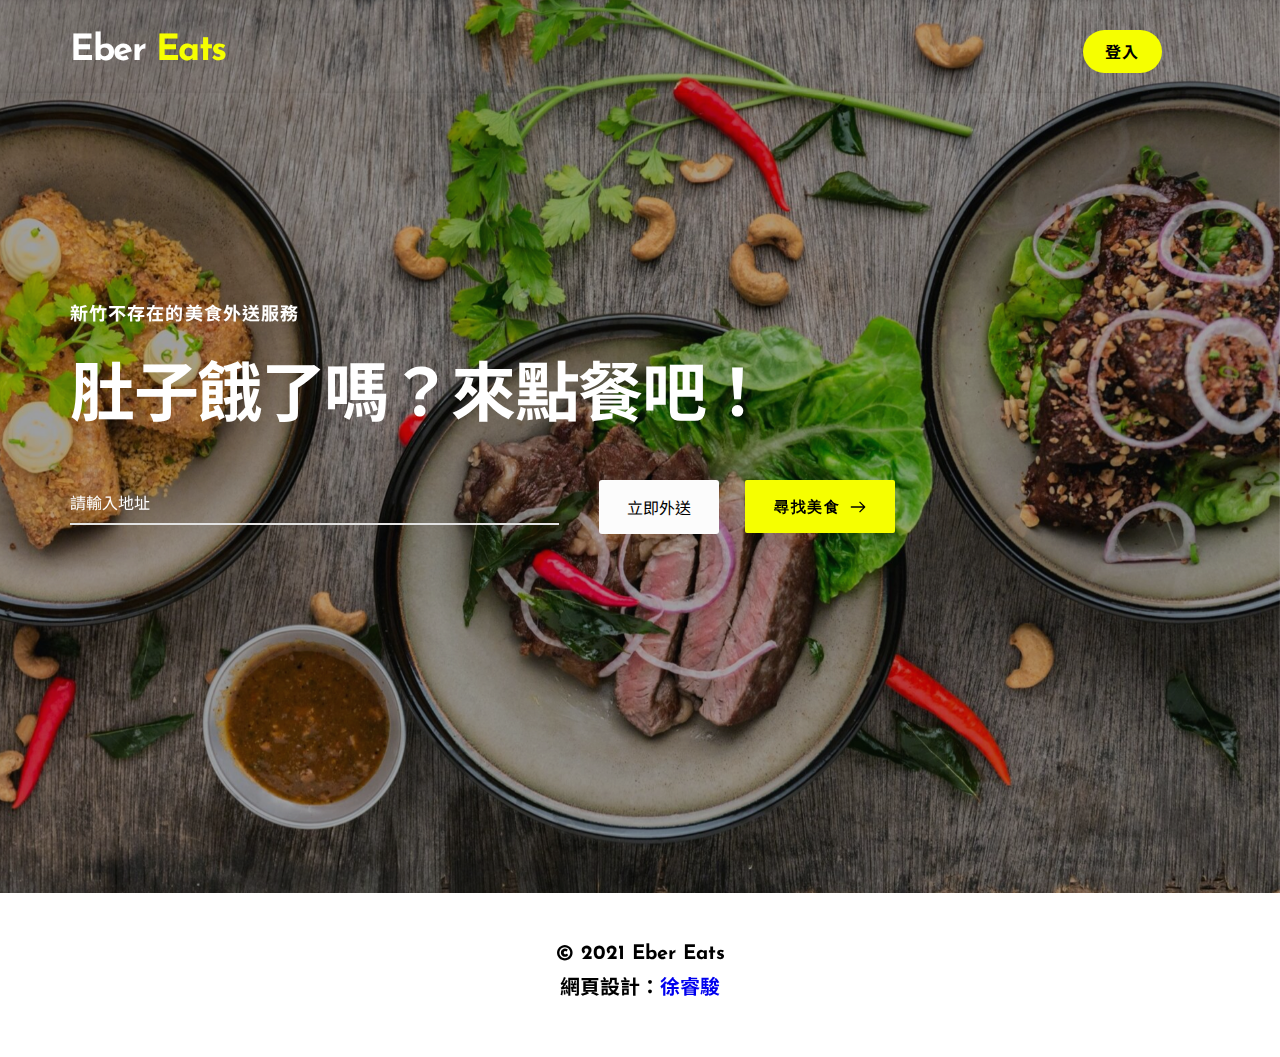
==== commit 99d41aa7: "Grammar Fix" ====
--- a/index.html
+++ b/index.html
@@ -19,465 +19,465 @@
 .brz .brz-ff-comfortaa {font-family: Comfortaa,display !important;}
 .brz .brz-ff-kaushan_script {font-family: Kaushan Script,handwriting !important;}
 .brz .brz-ff-noto_serif {font-family: Noto Serif,serif !important;}
-.brz .brz-ff-montserrat {font-family: Montserrat,sans-serif !important;}</style><link class="brz-link brz-link-google" type="text/css" rel="stylesheet" href="https://fonts.googleapis.com/css?family=Josefin Sans:100,200,300,regular,500,600,700,100italic,200italic,300italic,italic,500italic,600italic,700italic|Noto Sans TC:100,300,regular,500,700,900|Lato:100,100italic,300,300italic,regular,italic,700,700italic,900,900italic|Overpass:100,100italic,200,200italic,300,300italic,regular,italic,600,600italic,700,700italic,800,800italic,900,900italic|Red Hat Text:regular,italic,500,500italic,700,700italic|DM Serif Text:regular,italic|Blinker:100,200,300,regular,600,700,800,900|Aleo:300,300italic,regular,italic,700,700italic|Nunito:200,200italic,300,300italic,regular,italic,600,600italic,700,700italic,800,800italic,900,900italic|Knewave:regular|Palanquin:100,200,300,regular,500,600,700|Palanquin Dark:regular,500,600,700|Roboto:100,100italic,300,300italic,regular,italic,500,500italic,700,700italic,900,900italic|Oswald:200,300,regular,500,600,700|Oxygen:300,regular,700|Playfair Display:regular,italic,700,700italic,900,900italic|Fira Sans:100,100italic,200,200italic,300,300italic,regular,italic,500,500italic,600,600italic,700,700italic,800,800italic,900,900italic|Abril Fatface:regular|Comfortaa:300,regular,500,600,700|Kaushan Script:regular|Noto Serif:regular,italic,700,700italic|Montserrat:100,100italic,200,200italic,300,300italic,regular,italic,500,500italic,600,600italic,700,700italic,800,800italic,900,900italic&subset=arabic,bengali,cyrillic,cyrillic-ext,devanagari,greek,greek-ext,gujarati,hebrew,khmer,korean,latin-ext,tamil,telugu,thai,vietnamese&display=swap" /><link class="brz-link brz-link-preview-pro" href="assets/bad47163f5de5843f920efef465374e2.css" rel="stylesheet"/><style class="brz-style"></style><style class="brz-style">@media (min-width:991px) {.brz .brz-css-zjvie {display: block;}}
-@media (max-width:991px) and (min-width:768px) {.brz .brz-css-zjvie {display: block;}}
-@media (max-width:767px) {.brz .brz-css-zjvie {display: block;}}
-.brz .brz-css-gcpjp {padding: 10px 0px 10px 0px;margin: 0;}
-.brz .brz-css-gcpjp > .brz-bg {border: 0px solid rgba(102,115,141,0);border-radius: 0;}
-.brz .brz-css-gcpjp > .brz-bg > .brz-bg-image {background-image: none;}
-.brz .brz-css-gcpjp > .brz-bg > .brz-bg-color {background-color: rgba(255,255,255,1);background-image: none;}
-.brz .brz-css-gcpjp > .brz-bg > .brz-bg-shape__top {background-image: none;background-size: 100% 100px;height: 100px;transform: rotateX(0deg) rotateY(0deg);z-index: auto;}
-.brz .brz-css-gcpjp > .brz-bg > .brz-bg-shape__bottom {background-image: none;background-size: 100% 100px;height: 100px;transform: rotateX(-180deg) rotateY(-180deg);z-index: auto;}
-@media (max-width:991px) and (min-width:768px) {.brz .brz-css-gcpjp {padding: 10px 0px 10px 0px;margin: 0;}
-	.brz .brz-css-gcpjp > .brz-bg {border: 0px solid rgba(102,115,141,0);border-radius: 0;}
-	.brz .brz-css-gcpjp > .brz-bg > .brz-bg-image {background-image: none;}
-	.brz .brz-css-gcpjp > .brz-bg > .brz-bg-color {background-color: rgba(255,255,255,1);background-image: none;}
-	.brz .brz-css-gcpjp > .brz-bg > .brz-bg-shape__top {background-image: none;background-size: 100% 100px;height: 100px;transform: rotateX(0deg) rotateY(0deg);z-index: auto;}
-	.brz .brz-css-gcpjp > .brz-bg > .brz-bg-shape__bottom {background-image: none;background-size: 100% 100px;height: 100px;transform: rotateX(-180deg) rotateY(-180deg);z-index: auto;}}
-@media (max-width:767px) {.brz .brz-css-gcpjp {padding: 10px 0px 10px 0px;margin: 0;}
-	.brz .brz-css-gcpjp > .brz-bg {border: 0px solid rgba(102,115,141,0);border-radius: 0;}
-	.brz .brz-css-gcpjp > .brz-bg > .brz-bg-image {background-image: none;}
-	.brz .brz-css-gcpjp > .brz-bg > .brz-bg-color {background-color: rgba(255,255,255,1);background-image: none;}
-	.brz .brz-css-gcpjp > .brz-bg > .brz-bg-shape__top {background-image: none;background-size: 100% 100px;height: 100px;transform: rotateX(0deg) rotateY(0deg);z-index: auto;}
-	.brz .brz-css-gcpjp > .brz-bg > .brz-bg-shape__bottom {background-image: none;background-size: 100% 100px;height: 100px;transform: rotateX(-180deg) rotateY(-180deg);z-index: auto;}}
-.brz .brz-css-uumhb {border: 0px solid transparent;}
-@media (min-width:991px) {.brz .brz-css-uumhb {max-width: calc(1 * var(--brz-section-container-max-width,1170px));}}
-@media (max-width:991px) and (min-width:768px) {.brz .brz-css-uumhb {border: 0px solid transparent;}}
-@media (max-width:991px) and (min-width:768px) {.brz .brz-css-uumhb {max-width: 100%;}}
-@media (max-width:767px) {.brz .brz-css-uumhb {border: 0px solid transparent;}}
-@media (max-width:767px) {.brz .brz-css-uumhb {max-width: 100%;}}
-.brz .brz-css-bxmjs {margin: 0;z-index: auto;align-items: flex-start;}
-.brz .brz-css-bxmjs > .brz-bg {border: 0px solid rgba(102,115,141,0);border-radius: 0;max-width: 100%;}
-.brz .brz-css-bxmjs > .brz-bg > .brz-bg-image {background-image: none;display: block;}
-.brz .brz-css-bxmjs > .brz-bg > .brz-bg-color {background-color: rgba(0,0,0,0);background-image: none;}
-.brz .brz-css-bxmjs > .brz-bg > .brz-bg-map {display: none;}
-.brz .brz-css-bxmjs > .brz-bg > .brz-bg-video {display: none;}
-.brz .brz-css-bxmjs > .brz-row {border: 0px solid transparent;}
-@media (min-width:991px) {.brz .brz-css-bxmjs {min-height: auto;display: flex;}
-	.brz .brz-css-bxmjs > .brz-bg {transition-duration: .5s;transition-property: filter,box-shadow,background,border-radius,border-color;}
-	.brz .brz-css-bxmjs > .brz-bg > .brz-bg-image {transition-duration: .5s;transition-property: filter,box-shadow,background,border-radius,border-color;}
-	.brz .brz-css-bxmjs > .brz-bg > .brz-bg-color {transition-duration: .5s;transition-property: filter,box-shadow,background,border-radius,border-color;}
-	.brz .brz-css-bxmjs > .brz-bg > .brz-bg-video {transition-duration: .5s;transition-property: filter,box-shadow,background,border-radius,border-color;}
-	.brz .brz-css-bxmjs > .brz-row {transition-duration: .5s;transition-property: filter,box-shadow,background,border-radius,border-color;}}
-@media (max-width:991px) and (min-width:768px) {.brz .brz-css-bxmjs {margin: 0;z-index: auto;align-items: flex-start;}
-	.brz .brz-css-bxmjs > .brz-bg {border: 0px solid rgba(102,115,141,0);border-radius: 0;max-width: 100%;}
-	.brz .brz-css-bxmjs > .brz-bg > .brz-bg-image {background-image: none;display: block;}
-	.brz .brz-css-bxmjs > .brz-bg > .brz-bg-color {background-color: rgba(0,0,0,0);background-image: none;}
-	.brz .brz-css-bxmjs > .brz-bg > .brz-bg-map {display: none;}
-	.brz .brz-css-bxmjs > .brz-bg > .brz-bg-video {display: none;}
-	.brz .brz-css-bxmjs > .brz-row {border: 0px solid transparent;}}
-@media (max-width:991px) and (min-width:768px) {.brz .brz-css-bxmjs {min-height: auto;display: flex;}
-	.brz .brz-css-bxmjs > .brz-bg {transition-duration: .5s;transition-property: filter,box-shadow,background,border-radius,border-color;}
-	.brz .brz-css-bxmjs > .brz-bg > .brz-bg-image {transition-duration: .5s;transition-property: filter,box-shadow,background,border-radius,border-color;}
-	.brz .brz-css-bxmjs > .brz-bg > .brz-bg-color {transition-duration: .5s;transition-property: filter,box-shadow,background,border-radius,border-color;}
-	.brz .brz-css-bxmjs > .brz-bg > .brz-bg-video {transition-duration: .5s;transition-property: filter,box-shadow,background,border-radius,border-color;}
-	.brz .brz-css-bxmjs > .brz-row {flex-direction: row;flex-wrap: wrap;justify-content: flex-start;transition-duration: .5s;transition-property: filter,box-shadow,background,border-radius,border-color;}}
-@media (max-width:767px) {.brz .brz-css-bxmjs {margin: 0;z-index: auto;align-items: flex-start;}
-	.brz .brz-css-bxmjs > .brz-bg {border: 0px solid rgba(102,115,141,0);border-radius: 0;max-width: 100%;}
-	.brz .brz-css-bxmjs > .brz-bg > .brz-bg-image {background-image: none;display: block;}
-	.brz .brz-css-bxmjs > .brz-bg > .brz-bg-color {background-color: rgba(0,0,0,0);background-image: none;}
-	.brz .brz-css-bxmjs > .brz-bg > .brz-bg-map {display: none;}
-	.brz .brz-css-bxmjs > .brz-bg > .brz-bg-video {display: none;}
-	.brz .brz-css-bxmjs > .brz-row {border: 0px solid transparent;}}
-@media (max-width:767px) {.brz .brz-css-bxmjs {min-height: auto;display: flex;}
-	.brz .brz-css-bxmjs > .brz-bg {transition-duration: .5s;transition-property: filter,box-shadow,background,border-radius,border-color;}
-	.brz .brz-css-bxmjs > .brz-bg > .brz-bg-image {transition-duration: .5s;transition-property: filter,box-shadow,background,border-radius,border-color;}
-	.brz .brz-css-bxmjs > .brz-bg > .brz-bg-color {transition-duration: .5s;transition-property: filter,box-shadow,background,border-radius,border-color;}
-	.brz .brz-css-bxmjs > .brz-bg > .brz-bg-video {transition-duration: .5s;transition-property: filter,box-shadow,background,border-radius,border-color;}
-	.brz .brz-css-bxmjs > .brz-row {flex-direction: row;flex-wrap: wrap;justify-content: flex-start;transition-duration: .5s;transition-property: filter,box-shadow,background,border-radius,border-color;}}
-.brz .brz-css-hwvhb {padding: 10px;max-width: 100%;}
-@media (max-width:991px) and (min-width:768px) {.brz .brz-css-hwvhb {padding: 0;max-width: 100%;}}
-@media (max-width:767px) {.brz .brz-css-hwvhb {padding: 0;max-width: 100%;}}
-.brz .brz-css-yheyf {z-index: auto;flex: 1 1 50%;max-width: 50%;justify-content: flex-start;}
-.brz .brz-css-yheyf > .brz-bg {border: 0px solid rgba(102,115,141,0);border-radius: 0;margin: 0;}
-.brz .brz-css-yheyf > .brz-bg > .brz-bg-image {background-image: none;}
-.brz .brz-css-yheyf > .brz-bg > .brz-bg-color {background-color: rgba(0,0,0,0);background-image: none;}
-@media (min-width:991px) {.brz .brz-css-yheyf > .brz-bg {transition-duration: .5s;transition-property: filter,box-shadow,background,border-radius,border-color;}
-	.brz .brz-css-yheyf > .brz-bg > .brz-bg-image {transition-duration: .5s;transition-property: filter,box-shadow,background,border-radius,border-color;}
-	.brz .brz-css-yheyf > .brz-bg > .brz-bg-color {transition-duration: .5s;transition-property: filter,box-shadow,background,border-radius,border-color;}}
-@media (max-width:991px) and (min-width:768px) {.brz .brz-css-yheyf {z-index: auto;flex: 1 1 50%;max-width: 50%;justify-content: flex-start;}
-	.brz .brz-css-yheyf > .brz-bg {border: 0px solid rgba(102,115,141,0);border-radius: 0;margin: 0;}
-	.brz .brz-css-yheyf > .brz-bg > .brz-bg-image {background-image: none;}
-	.brz .brz-css-yheyf > .brz-bg > .brz-bg-color {background-color: rgba(0,0,0,0);background-image: none;}}
-@media (max-width:991px) and (min-width:768px) {.brz .brz-css-yheyf > .brz-bg {transition-duration: .5s;transition-property: filter,box-shadow,background,border-radius,border-color;}
-	.brz .brz-css-yheyf > .brz-bg > .brz-bg-image {transition-duration: .5s;transition-property: filter,box-shadow,background,border-radius,border-color;}
-	.brz .brz-css-yheyf > .brz-bg > .brz-bg-color {transition-duration: .5s;transition-property: filter,box-shadow,background,border-radius,border-color;}}
-@media (max-width:767px) {.brz .brz-css-yheyf {z-index: auto;flex: 1 1 100%;max-width: 100%;justify-content: flex-start;}
-	.brz .brz-css-yheyf > .brz-bg {border: 0px solid rgba(102,115,141,0);border-radius: 0;margin: 10px 0px 10px 0px;}
-	.brz .brz-css-yheyf > .brz-bg > .brz-bg-image {background-image: none;}
-	.brz .brz-css-yheyf > .brz-bg > .brz-bg-color {background-color: rgba(0,0,0,0);background-image: none;}}
-@media (max-width:767px) {.brz .brz-css-yheyf > .brz-bg {transition-duration: .5s;transition-property: filter,box-shadow,background,border-radius,border-color;}
-	.brz .brz-css-yheyf > .brz-bg > .brz-bg-image {transition-duration: .5s;transition-property: filter,box-shadow,background,border-radius,border-color;}
-	.brz .brz-css-yheyf > .brz-bg > .brz-bg-color {transition-duration: .5s;transition-property: filter,box-shadow,background,border-radius,border-color;}}
-.brz .brz-css-zpmdl {z-index: auto;margin: 0;border: 0px solid transparent;padding: 5px 15px 5px 15px;}
-@media (min-width:991px) {.brz .brz-css-zpmdl {display: flex;transition-duration: .5s;transition-property: filter,box-shadow,background,border-radius,border-color;}}
-@media (max-width:991px) and (min-width:768px) {.brz .brz-css-zpmdl {z-index: auto;margin: 0;border: 0px solid transparent;padding: 5px 15px 5px 15px;}}
-@media (max-width:991px) and (min-width:768px) {.brz .brz-css-zpmdl {display: flex;transition-duration: .5s;transition-property: filter,box-shadow,background,border-radius,border-color;}}
-@media (max-width:767px) {.brz .brz-css-zpmdl {z-index: auto;margin: 10px 0px 10px 0px;border: 0px solid transparent;padding: 0;}}
-@media (max-width:767px) {.brz .brz-css-zpmdl {display: flex;transition-duration: .5s;transition-property: filter,box-shadow,background,border-radius,border-color;}}
-.brz .brz-css-bgbnf {padding: 0;margin: 10px 0px 10px 0px;justify-content: center;position: relative;}
-@media (min-width:991px) {.brz .brz-css-bgbnf {display: flex;z-index: auto;position: relative;}}
-@media (max-width:991px) and (min-width:768px) {.brz .brz-css-bgbnf {padding: 0;margin: 10px 0px 10px 0px;justify-content: center;position: relative;}}
-@media (max-width:991px) and (min-width:768px) {.brz .brz-css-bgbnf {display: flex;z-index: auto;position: relative;}}
-@media (max-width:767px) {.brz .brz-css-bgbnf {padding: 0;margin: 10px 0px 10px 0px;justify-content: center;position: relative;}}
-@media (max-width:767px) {.brz .brz-css-bgbnf {display: flex;z-index: auto;position: relative;}}
-.brz .brz-css-edxor {width: 100%;}
-@media (max-width:991px) and (min-width:768px) {.brz .brz-css-edxor {width: 100%;}}
-@media (max-width:767px) {.brz .brz-css-edxor {width: 100%;}}
-.brz .brz-css-ckmko {height: 50px;}
-@media (max-width:991px) and (min-width:768px) {.brz .brz-css-ckmko {height: 50px;}}
-@media (max-width:767px) {.brz .brz-css-ckmko {height: 50px;}}
-.brz .brz-css-uwwfo {z-index: auto;position: relative;margin: 10px 0px 10px 0px;}
-@media (min-width:991px) {.brz .brz-css-uwwfo {display: flex;position: relative;}}
-@media (max-width:991px) and (min-width:768px) {.brz .brz-css-uwwfo {z-index: auto;position: relative;margin: 10px 0px 10px 0px;}}
-@media (max-width:991px) and (min-width:768px) {.brz .brz-css-uwwfo {display: flex;position: relative;}}
-@media (max-width:767px) {.brz .brz-css-uwwfo {z-index: auto;position: relative;margin: 10px 0px 10px 0px;}}
-@media (max-width:767px) {.brz .brz-css-uwwfo {display: flex;position: relative;}}
-.brz .brz-css-dbrvi {justify-content: center;padding: 0;margin: 0px -5px -20px -5px;}
-@media (max-width:991px) and (min-width:768px) {.brz .brz-css-dbrvi {justify-content: center;padding: 0;margin: 0px -5px -20px -5px;}}
-@media (max-width:767px) {.brz .brz-css-dbrvi {justify-content: center;padding: 0;margin: 0px -5px -20px -5px;}}
-.brz .brz-css-tmoku {padding: 0px 5px 20px 5px;}
-@media (max-width:991px) and (min-width:768px) {.brz .brz-css-tmoku {padding: 0px 5px 20px 5px;}}
-@media (max-width:767px) {.brz .brz-css-tmoku {padding: 0px 5px 20px 5px;}}
-.brz .brz-css-xihdb.brz-btn {display: flex;align-items: center;justify-content: center;font-family: Overpass,sans-serif;font-weight: 700;font-size: 15px;line-height: 1.6;letter-spacing: 0px;color: rgba(255,255,255,1);border: 2px solid rgba(5,202,182,0);border-radius: 2px;background-color: rgba(5,202,182,1);background-image: none;padding: 14px 42px 14px 42px;flex-flow: row-reverse nowrap;}
-.brz .brz-css-xihdb .brz-btn--story-container {border: 2px solid rgba(5,202,182,0);flex-flow: row-reverse nowrap;border-radius: 2px;}
-@media (min-width:991px) {.brz .brz-css-xihdb.brz-btn {transition-duration: .5s;transition-property: color,box-shadow,background,border-color;}}
-@media (min-width:991px) {.brz .brz-css-xihdb.brz-btn:hover {background-color: rgba(5,202,182,.8);}}
-@media (max-width:991px) and (min-width:768px) {.brz .brz-css-xihdb.brz-btn {display: flex;align-items: center;justify-content: center;font-family: Overpass,sans-serif;font-weight: 700;font-size: 17px;line-height: 1.6;letter-spacing: 0px;color: rgba(255,255,255,1);border: 2px solid rgba(5,202,182,0);border-radius: 2px;background-color: rgba(5,202,182,1);background-image: none;padding: 11px 26px 11px 26px;flex-flow: row-reverse nowrap;}
-	.brz .brz-css-xihdb .brz-btn--story-container {border: 2px solid rgba(5,202,182,0);flex-flow: row-reverse nowrap;border-radius: 2px;}}
-@media (max-width:991px) and (min-width:768px) {.brz .brz-css-xihdb.brz-btn {transition-duration: .5s;transition-property: color,box-shadow,background,border-color;}}
-@media (max-width:767px) {.brz .brz-css-xihdb.brz-btn {display: flex;align-items: center;justify-content: center;font-family: Overpass,sans-serif;font-weight: 700;font-size: 15px;line-height: 1.6;letter-spacing: 0px;color: rgba(255,255,255,1);border: 2px solid rgba(5,202,182,0);border-radius: 2px;background-color: rgba(5,202,182,1);background-image: none;padding: 11px 26px 11px 26px;flex-flow: row-reverse nowrap;}
-	.brz .brz-css-xihdb .brz-btn--story-container {border: 2px solid rgba(5,202,182,0);flex-flow: row-reverse nowrap;border-radius: 2px;}}
-@media (max-width:767px) {.brz .brz-css-xihdb.brz-btn {transition-duration: .5s;transition-property: color,box-shadow,background,border-color;}}
-.brz .brz-css-wbgjx {padding: 75px 0px 75px 0px;margin: 0;}
-.brz .brz-css-wbgjx > .brz-bg {border: 0px solid rgba(102,115,141,0);border-radius: 0;}
-.brz .brz-css-wbgjx > .brz-bg > .brz-bg-image {background-image: none;}
-.brz .brz-css-wbgjx > .brz-bg > .brz-bg-color {background-color: rgba(0,0,0,0);background-image: none;}
-.brz .brz-css-wbgjx > .brz-bg > .brz-bg-shape__top {background-image: none;background-size: 100% 100px;height: 100px;transform: rotateX(0deg) rotateY(0deg);z-index: auto;}
-.brz .brz-css-wbgjx > .brz-bg > .brz-bg-shape__bottom {background-image: none;background-size: 100% 100px;height: 100px;transform: rotateX(-180deg) rotateY(-180deg);z-index: auto;}
-@media (max-width:991px) and (min-width:768px) {.brz .brz-css-wbgjx {padding: 50px 15px 50px 15px;margin: 0;}
-	.brz .brz-css-wbgjx > .brz-bg {border: 0px solid rgba(102,115,141,0);border-radius: 0;}
-	.brz .brz-css-wbgjx > .brz-bg > .brz-bg-image {background-image: none;}
-	.brz .brz-css-wbgjx > .brz-bg > .brz-bg-color {background-color: rgba(0,0,0,0);background-image: none;}
-	.brz .brz-css-wbgjx > .brz-bg > .brz-bg-shape__top {background-image: none;background-size: 100% 100px;height: 100px;transform: rotateX(0deg) rotateY(0deg);z-index: auto;}
-	.brz .brz-css-wbgjx > .brz-bg > .brz-bg-shape__bottom {background-image: none;background-size: 100% 100px;height: 100px;transform: rotateX(-180deg) rotateY(-180deg);z-index: auto;}}
-@media (max-width:767px) {.brz .brz-css-wbgjx {padding: 25px 15px 25px 15px;margin: 0;}
-	.brz .brz-css-wbgjx > .brz-bg {border: 0px solid rgba(102,115,141,0);border-radius: 0;}
-	.brz .brz-css-wbgjx > .brz-bg > .brz-bg-image {background-image: none;}
-	.brz .brz-css-wbgjx > .brz-bg > .brz-bg-color {background-color: rgba(0,0,0,0);background-image: none;}
-	.brz .brz-css-wbgjx > .brz-bg > .brz-bg-shape__top {background-image: none;background-size: 100% 100px;height: 100px;transform: rotateX(0deg) rotateY(0deg);z-index: auto;}
-	.brz .brz-css-wbgjx > .brz-bg > .brz-bg-shape__bottom {background-image: none;background-size: 100% 100px;height: 100px;transform: rotateX(-180deg) rotateY(-180deg);z-index: auto;}}
-.brz .brz-css-gwdax {border: 0px solid transparent;}
-@media (min-width:991px) {.brz .brz-css-gwdax {max-width: calc(1 * var(--brz-section-container-max-width,1170px));}}
-@media (max-width:991px) and (min-width:768px) {.brz .brz-css-gwdax {border: 0px solid transparent;}}
-@media (max-width:991px) and (min-width:768px) {.brz .brz-css-gwdax {max-width: 100%;}}
-@media (max-width:767px) {.brz .brz-css-gwdax {border: 0px solid transparent;}}
-@media (max-width:767px) {.brz .brz-css-gwdax {max-width: 100%;}}
-.brz .brz-css-keumm {z-index: auto;margin: 0;}
-.brz .brz-css-keumm .brz-section__content {min-height: auto;display: flex;}
-.brz .brz-css-keumm .brz-container {justify-content: center;}
-.brz .brz-css-keumm > .slick-slider > .brz-slick-slider__dots {color: rgba(0,0,0,1);}
-.brz .brz-css-keumm > .slick-slider > .brz-slick-slider__arrow {color: rgba(0,0,0,.7);}
-@media (min-width:991px) {.brz .brz-css-keumm {display: block;}}
-@media (min-width:991px) {.brz .brz-css-keumm > .slick-slider > .brz-slick-slider__arrow:hover {color: rgba(0,0,0,1);}}
-@media (max-width:991px) and (min-width:768px) {.brz .brz-css-keumm {z-index: auto;margin: 0;}
-	.brz .brz-css-keumm .brz-section__content {min-height: auto;display: flex;}
-	.brz .brz-css-keumm .brz-container {justify-content: center;}
-	.brz .brz-css-keumm > .slick-slider > .brz-slick-slider__dots {color: rgba(0,0,0,1);}
-	.brz .brz-css-keumm > .slick-slider > .brz-slick-slider__arrow {color: rgba(0,0,0,.7);}}
-@media (max-width:991px) and (min-width:768px) {.brz .brz-css-keumm {display: block;}}
-@media (max-width:767px) {.brz .brz-css-keumm {z-index: auto;margin: 0;}
-	.brz .brz-css-keumm .brz-section__content {min-height: auto;display: flex;}
-	.brz .brz-css-keumm .brz-container {justify-content: center;}
-	.brz .brz-css-keumm > .slick-slider > .brz-slick-slider__dots {color: rgba(0,0,0,1);}
-	.brz .brz-css-keumm > .slick-slider > .brz-slick-slider__arrow {color: rgba(0,0,0,.7);}}
-@media (max-width:767px) {.brz .brz-css-keumm {display: block;}}
-.brz .brz-css-vpsdv {padding: 75px 0px 75px 0px;}
-.brz .brz-css-vpsdv > .brz-bg {border: 0px solid rgba(102,115,141,0);border-radius: 0;}
-.brz .brz-css-vpsdv > .brz-bg > .brz-bg-image {background-image: none;display: block;}
-.brz .brz-css-vpsdv > .brz-bg > .brz-bg-color {background-color: rgba(0,0,0,0);background-image: none;}
-.brz .brz-css-vpsdv > .brz-bg > .brz-bg-map {display: none;}
-.brz .brz-css-vpsdv > .brz-bg > .brz-bg-video {display: none;}
-.brz .brz-css-vpsdv > .brz-bg > .brz-bg-shape__top {background-image: none;background-size: 100% 100px;height: 100px;transform: rotateX(0deg) rotateY(0deg);z-index: auto;}
-.brz .brz-css-vpsdv > .brz-bg > .brz-bg-shape__bottom {background-image: none;background-size: 100% 100px;height: 100px;transform: rotateX(-180deg) rotateY(-180deg);z-index: auto;}
-@media (min-width:991px) {.brz .brz-css-vpsdv > .brz-bg > .brz-bg-image {background-attachment: scroll;}}
-@media (max-width:991px) and (min-width:768px) {.brz .brz-css-vpsdv {padding: 50px 15px 50px 15px;}
-	.brz .brz-css-vpsdv > .brz-bg {border: 0px solid rgba(102,115,141,0);border-radius: 0;}
-	.brz .brz-css-vpsdv > .brz-bg > .brz-bg-image {background-image: none;display: block;}
-	.brz .brz-css-vpsdv > .brz-bg > .brz-bg-color {background-color: rgba(0,0,0,0);background-image: none;}
-	.brz .brz-css-vpsdv > .brz-bg > .brz-bg-map {display: none;}
-	.brz .brz-css-vpsdv > .brz-bg > .brz-bg-video {display: none;}
-	.brz .brz-css-vpsdv > .brz-bg > .brz-bg-shape__top {background-image: none;background-size: 100% 100px;height: 100px;transform: rotateX(0deg) rotateY(0deg);z-index: auto;}
-	.brz .brz-css-vpsdv > .brz-bg > .brz-bg-shape__bottom {background-image: none;background-size: 100% 100px;height: 100px;transform: rotateX(-180deg) rotateY(-180deg);z-index: auto;}}
-@media (max-width:767px) {.brz .brz-css-vpsdv {padding: 25px 15px 25px 15px;}
-	.brz .brz-css-vpsdv > .brz-bg {border: 0px solid rgba(102,115,141,0);border-radius: 0;}
-	.brz .brz-css-vpsdv > .brz-bg > .brz-bg-image {background-image: none;display: block;}
-	.brz .brz-css-vpsdv > .brz-bg > .brz-bg-color {background-color: rgba(0,0,0,0);background-image: none;}
-	.brz .brz-css-vpsdv > .brz-bg > .brz-bg-map {display: none;}
-	.brz .brz-css-vpsdv > .brz-bg > .brz-bg-video {display: none;}
-	.brz .brz-css-vpsdv > .brz-bg > .brz-bg-shape__top {background-image: none;background-size: 100% 100px;height: 100px;transform: rotateX(0deg) rotateY(0deg);z-index: auto;}
-	.brz .brz-css-vpsdv > .brz-bg > .brz-bg-shape__bottom {background-image: none;background-size: 100% 100px;height: 100px;transform: rotateX(-180deg) rotateY(-180deg);z-index: auto;}}
-.brz .brz-css-wtqhy {border: 0px solid transparent;}
-@media (min-width:991px) {.brz .brz-css-wtqhy {max-width: calc(1 * var(--brz-section-container-max-width,1170px));}}
-@media (max-width:991px) and (min-width:768px) {.brz .brz-css-wtqhy {border: 0px solid transparent;}}
-@media (max-width:991px) and (min-width:768px) {.brz .brz-css-wtqhy {max-width: 100%;}}
-@media (max-width:767px) {.brz .brz-css-wtqhy {border: 0px solid transparent;}}
-@media (max-width:767px) {.brz .brz-css-wtqhy {max-width: 100%;}}
-.brz .brz-css-vtjeo {width: 100%;}
-.brz .brz-css-vtjeo:before {border: 0px solid rgba(220,222,225,1);border-radius: 0;}
-.brz .brz-css-vtjeo .brz-shortcode__placeholder {border-radius: 0;}
-@media (min-width:991px) {.brz .brz-css-vtjeo:before {transition-duration: .5s;transition-property: filter,box-shadow,background,border-radius,border-color;}
-	.brz .brz-css-vtjeo .brz-shortcode__placeholder {transition-duration: .5s;transition-property: filter,box-shadow,background,border-radius,border-color;}}
-@media (max-width:991px) and (min-width:768px) {.brz .brz-css-vtjeo {width: 100%;}
-	.brz .brz-css-vtjeo:before {border: 0px solid rgba(220,222,225,1);border-radius: 0;}
-	.brz .brz-css-vtjeo .brz-shortcode__placeholder {border-radius: 0;}}
-@media (max-width:991px) and (min-width:768px) {.brz .brz-css-vtjeo:before {transition-duration: .5s;transition-property: filter,box-shadow,background,border-radius,border-color;}
-	.brz .brz-css-vtjeo .brz-shortcode__placeholder {transition-duration: .5s;transition-property: filter,box-shadow,background,border-radius,border-color;}}
-@media (max-width:767px) {.brz .brz-css-vtjeo {width: 100%;}
-	.brz .brz-css-vtjeo:before {border: 0px solid rgba(220,222,225,1);border-radius: 0;}
-	.brz .brz-css-vtjeo .brz-shortcode__placeholder {border-radius: 0;}}
-@media (max-width:767px) {.brz .brz-css-vtjeo:before {transition-duration: .5s;transition-property: filter,box-shadow,background,border-radius,border-color;}
-	.brz .brz-css-vtjeo .brz-shortcode__placeholder {transition-duration: .5s;transition-property: filter,box-shadow,background,border-radius,border-color;}}
-.brz .brz-css-kyvzw {font-size: 16px;margin-left: 10px;margin-right: 0;stroke-width: 0;}
-@media (max-width:991px) and (min-width:768px) {.brz .brz-css-kyvzw {font-size: 16px;margin-left: 10px;margin-right: 0;stroke-width: 0;}}
-@media (max-width:767px) {.brz .brz-css-kyvzw {font-size: 16px;margin-left: 10px;margin-right: 0;stroke-width: 0;}}
-.brz .brz-css-uyryi {padding: 75px 0px 75px 0px;min-height: auto;display: flex;margin: 0;}
-.brz .brz-css-uyryi > .brz-bg {border: 0px solid rgba(102,115,141,0);border-radius: 0;}
-.brz .brz-css-uyryi > .brz-bg > .brz-bg-image {background-image: none;display: block;}
-.brz .brz-css-uyryi > .brz-bg > .brz-bg-color {background-color: rgba(0,0,0,0);background-image: none;}
-.brz .brz-css-uyryi > .brz-bg > .brz-bg-shape__top {background-image: none;background-size: 100% 100px;height: 100px;transform: rotateX(0deg) rotateY(0deg);z-index: auto;}
-.brz .brz-css-uyryi > .brz-bg > .brz-bg-shape__bottom {background-image: none;background-size: 100% 100px;height: 100px;transform: rotateX(-180deg) rotateY(-180deg);z-index: auto;}
-.brz .brz-css-uyryi .brz-container {justify-content: center;}
-@media (max-width:991px) and (min-width:768px) {.brz .brz-css-uyryi {padding: 25px 15px 25px 15px;min-height: auto;display: flex;margin: 0;}
-	.brz .brz-css-uyryi > .brz-bg {border: 0px solid rgba(102,115,141,0);border-radius: 0;}
-	.brz .brz-css-uyryi > .brz-bg > .brz-bg-image {background-image: none;display: block;}
-	.brz .brz-css-uyryi > .brz-bg > .brz-bg-color {background-color: rgba(0,0,0,0);background-image: none;}
-	.brz .brz-css-uyryi > .brz-bg > .brz-bg-shape__top {background-image: none;background-size: 100% 100px;height: 100px;transform: rotateX(0deg) rotateY(0deg);z-index: auto;}
-	.brz .brz-css-uyryi > .brz-bg > .brz-bg-shape__bottom {background-image: none;background-size: 100% 100px;height: 100px;transform: rotateX(-180deg) rotateY(-180deg);z-index: auto;}
-	.brz .brz-css-uyryi .brz-container {justify-content: center;}}
-@media (max-width:767px) {.brz .brz-css-uyryi {padding: 25px 15px 25px 15px;min-height: auto;display: flex;margin: 0;}
-	.brz .brz-css-uyryi > .brz-bg {border: 0px solid rgba(102,115,141,0);border-radius: 0;}
-	.brz .brz-css-uyryi > .brz-bg > .brz-bg-image {background-image: none;display: block;}
-	.brz .brz-css-uyryi > .brz-bg > .brz-bg-color {background-color: rgba(0,0,0,0);background-image: none;}
-	.brz .brz-css-uyryi > .brz-bg > .brz-bg-shape__top {background-image: none;background-size: 100% 100px;height: 100px;transform: rotateX(0deg) rotateY(0deg);z-index: auto;}
-	.brz .brz-css-uyryi > .brz-bg > .brz-bg-shape__bottom {background-image: none;background-size: 100% 100px;height: 100px;transform: rotateX(-180deg) rotateY(-180deg);z-index: auto;}
-	.brz .brz-css-uyryi .brz-container {justify-content: center;}}
-.brz .brz-css-cyuyi {border: 0px solid transparent;}
-@media (min-width:991px) {.brz .brz-css-cyuyi {max-width: calc(1 * var(--brz-section-container-max-width,1170px));}}
-@media (max-width:991px) and (min-width:768px) {.brz .brz-css-cyuyi {border: 0px solid transparent;}}
-@media (max-width:991px) and (min-width:768px) {.brz .brz-css-cyuyi {max-width: 100%;}}
-@media (max-width:767px) {.brz .brz-css-cyuyi {border: 0px solid transparent;}}
-@media (max-width:767px) {.brz .brz-css-cyuyi {max-width: 100%;}}
-.brz .brz-css-tatwl {padding: 0;}
-@media (max-width:991px) and (min-width:768px) {.brz .brz-css-tatwl {padding: 0;}}
-@media (max-width:767px) {.brz .brz-css-tatwl {padding: 0;}}
-.brz .brz-css-suudf {margin: 0;}
-@media (max-width:991px) and (min-width:768px) {.brz .brz-css-suudf {margin: 0;}}
-@media (max-width:767px) {.brz .brz-css-suudf {margin: 0;}}
-.brz .brz-css-yhgxe {padding: 10px 0px 10px 0px;}
-@media (max-width:991px) and (min-width:768px) {.brz .brz-css-yhgxe {padding: 10px 0px 0px 10px;}}
-@media (max-width:767px) {.brz .brz-css-yhgxe {padding: 0;}}
-.brz .brz-css-nykkp {padding: 0;}
-@media (max-width:991px) and (min-width:768px) {.brz .brz-css-nykkp {padding: 0;}}
-@media (max-width:767px) {.brz .brz-css-nykkp {padding: 0;}}
-.brz .brz-css-tubor {flex: 1 1 16.7%;max-width: 16.7%;justify-content: center;}
-@media (max-width:991px) and (min-width:768px) {.brz .brz-css-tubor {flex: 1 1 25.6%;max-width: 25.6%;justify-content: center;}}
-@media (max-width:767px) {.brz .brz-css-tubor {flex: 1 1 48.2%;max-width: 48.2%;justify-content: center;}}
-.brz .brz-css-cjlze {padding: 0px 15px 0px 15px;}
-@media (max-width:991px) and (min-width:768px) {.brz .brz-css-cjlze {padding: 5px 15px 5px 15px;}}
-@media (max-width:767px) {.brz .brz-css-cjlze {padding: 0;}}
-.brz .brz-css-yhjar {padding: 0;}
-@media (max-width:991px) and (min-width:768px) {.brz .brz-css-yhjar {padding: 0;}}
-@media (max-width:767px) {.brz .brz-css-yhjar {padding: 0px 0px 0px 30px;}}
-.brz .brz-css-secxe {margin-top: 0px !important;margin-bottom: 0px !important;text-align: left;font-family: Josefin Sans,sans-serif;font-size: 36px;line-height: 1.3;font-weight: 700;letter-spacing: -1.5px;}
-@media (max-width:991px) and (min-width:768px) {.brz .brz-css-secxe {margin-top: 0px !important;margin-bottom: 0px !important;text-align: left;font-size: 32px;line-height: 1.7;font-weight: 700;letter-spacing: 0px;}}
-@media (max-width:767px) {.brz .brz-css-secxe {margin-top: 0px !important;margin-bottom: 0px !important;text-align: left;font-size: 32px;line-height: 1.8;font-weight: 700;letter-spacing: 0px;}}
-.brz .brz-css-jjxjv {flex: 1 1 83.3%;max-width: 83.3%;justify-content: center;}
-@media (max-width:991px) and (min-width:768px) {.brz .brz-css-jjxjv {flex: 1 1 74.4%;max-width: 74.4%;justify-content: center;}}
-@media (max-width:767px) {.brz .brz-css-jjxjv {flex: 1 1 51.6%;max-width: 51.6%;justify-content: center;}}
-.brz .brz-css-apkfh {padding: 0px 15px 0px 15px;}
-@media (max-width:991px) and (min-width:768px) {.brz .brz-css-apkfh {padding: 5px 15px 5px 15px;}}
-@media (max-width:767px) {.brz .brz-css-apkfh {padding: 0;}}
-.brz .brz-css-lzlzt {flex: 1 1 81.5%;max-width: 81.5%;}
-@media (max-width:991px) and (min-width:768px) {.brz .brz-css-lzlzt {flex: 1 1 78.1%;max-width: 78.1%;}}
-@media (max-width:767px) {.brz .brz-css-lzlzt {flex: 1 1 100%;max-width: 100%;}}
-@media (max-width:767px) {.brz .brz-css-lzlzt > * {display: none;}}
-.brz .brz-css-potwh {flex: 1 1 18.5%;max-width: 18.5%;}
-@media (max-width:991px) and (min-width:768px) {.brz .brz-css-potwh {flex: 1 1 18.5%;max-width: 18.5%;}}
-@media (max-width:767px) {.brz .brz-css-potwh {flex: 1 1 93.3%;max-width: 93.3%;}}
-.brz .brz-css-gnklf {margin: 10px 0px 10px 0px;}
-@media (max-width:991px) and (min-width:768px) {.brz .brz-css-gnklf {margin: 10px 0px 10px 0px;}}
-@media (max-width:767px) {.brz .brz-css-gnklf {margin: 10px -75px 10px 0px;}}
-.brz .brz-css-vfqhc.brz-btn {font-family: Noto Sans TC,sans-serif;font-size: 16px;line-height: 1.8;letter-spacing: 1.5px;color: rgba(0,0,0,1);border: 0px solid rgba(35,157,219,0);border-radius: 500px;background-color: rgba(246,255,0,1);padding: 7px 22px 7px 22px;}
-.brz .brz-css-vfqhc .brz-btn--story-container {border: 0px solid rgba(35,157,219,0);border-radius: 500px;}
-@media (min-width:991px) {.brz .brz-css-vfqhc.brz-btn:hover {border: 0px solid rgba(5,202,182,0);background-color: rgba(223,232,0,.8);}
-	.brz .brz-css-vfqhc:hover .brz-btn--story-container {border: 0px solid rgba(5,202,182,0);}}
-@media (max-width:991px) and (min-width:768px) {.brz .brz-css-vfqhc.brz-btn {font-family: Noto Sans TC,sans-serif;font-size: 17px;line-height: 1.6;letter-spacing: 0px;color: rgba(0,0,0,1);border: 0px solid rgba(35,157,219,0);border-radius: 500px;background-color: rgba(246,255,0,1);padding: 11px 26px 11px 26px;}
-	.brz .brz-css-vfqhc .brz-btn--story-container {border: 0px solid rgba(35,157,219,0);border-radius: 500px;}}
-@media (max-width:767px) {.brz .brz-css-vfqhc.brz-btn {font-family: Noto Sans TC,sans-serif;font-size: 15px;line-height: 1.6;letter-spacing: 0px;color: rgba(0,0,0,1);border: 0px solid rgba(35,157,219,0);border-radius: 500px;background-color: rgba(246,255,0,1);padding: 11px 26px 11px 26px;}
-	.brz .brz-css-vfqhc .brz-btn--story-container {border: 0px solid rgba(35,157,219,0);border-radius: 500px;}}
-.brz .brz-css-zwdqp {padding: 15px 0px 5px 0px;}
-.brz .brz-css-zwdqp > .brz-bg:after {box-shadow: inset 0 5px 5px -5px rgba(0,0,0,.1),inset 0 -5px 5px -5px rgba(0,0,0,.1);display: block;}
-.brz .brz-css-zwdqp > .brz-bg > .brz-bg-color {background-color: rgba(255,255,255,0);}
-@media (max-width:991px) and (min-width:768px) {.brz .brz-css-zwdqp {padding: 0px 15px 0px 15px;}
-	.brz .brz-css-zwdqp > .brz-bg:after {box-shadow: inset 0 5px 5px -5px rgba(0,0,0,.1),inset 0 -5px 5px -5px rgba(0,0,0,.1);display: block;}
-	.brz .brz-css-zwdqp > .brz-bg > .brz-bg-color {background-color: rgba(0,0,0,1);}}
-@media (max-width:767px) {.brz .brz-css-zwdqp {padding: 0px 15px 0px 30px;}
-	.brz .brz-css-zwdqp > .brz-bg:after {box-shadow: inset 0 5px 5px -5px rgba(0,0,0,.1),inset 0 -5px 5px -5px rgba(0,0,0,.1);display: block;}
-	.brz .brz-css-zwdqp > .brz-bg > .brz-bg-color {background-color: rgba(0,0,0,1);}}
-.brz .brz-css-yjsve {padding: 0;}
-@media (max-width:991px) and (min-width:768px) {.brz .brz-css-yjsve {padding: 0;}}
-@media (max-width:767px) {.brz .brz-css-yjsve {padding: 0;}}
-.brz .brz-css-ftaeb {flex: 1 1 16.8%;max-width: 16.8%;justify-content: center;}
-@media (max-width:991px) and (min-width:768px) {.brz .brz-css-ftaeb {flex: 1 1 25.3%;max-width: 25.3%;justify-content: center;}}
-@media (max-width:767px) {.brz .brz-css-ftaeb {flex: 1 1 68.5%;max-width: 68.5%;justify-content: center;}}
-.brz .brz-css-pgzrv {padding: 0px 15px 0px 15px;}
-@media (max-width:991px) and (min-width:768px) {.brz .brz-css-pgzrv {padding: 5px 15px 5px 15px;}}
-@media (max-width:767px) {.brz .brz-css-pgzrv {padding: 0;}}
-.brz .brz-css-navsg {margin-top: 0px !important;margin-bottom: 0px !important;text-align: left;font-family: Josefin Sans,sans-serif;font-size: 36px;line-height: 1.3;font-weight: 700;letter-spacing: -1.5px;}
-@media (max-width:991px) and (min-width:768px) {.brz .brz-css-navsg {margin-top: 0px !important;margin-bottom: 0px !important;text-align: left;font-size: 32px;line-height: 1.7;font-weight: 700;letter-spacing: 0px;}}
-@media (max-width:767px) {.brz .brz-css-navsg {margin-top: 0px !important;margin-bottom: 0px !important;text-align: left;font-size: 32px;line-height: 1.8;font-weight: 700;letter-spacing: 0px;}}
-.brz .brz-css-kpmci {flex: 1 1 83.2%;max-width: 83.2%;justify-content: center;}
-@media (max-width:991px) and (min-width:768px) {.brz .brz-css-kpmci {flex: 1 1 74.4%;max-width: 74.4%;justify-content: center;}}
-@media (max-width:767px) {.brz .brz-css-kpmci {flex: 1 1 31.3%;max-width: 31.3%;justify-content: center;}}
-.brz .brz-css-bktkx {padding: 0px 15px 0px 15px;}
-@media (max-width:991px) and (min-width:768px) {.brz .brz-css-bktkx {padding: 5px 15px 5px 15px;}}
-@media (max-width:767px) {.brz .brz-css-bktkx {padding: 0;}}
-.brz .brz-css-pbpju {flex: 1 1 81.4%;max-width: 81.4%;}
-@media (max-width:991px) and (min-width:768px) {.brz .brz-css-pbpju {flex: 1 1 81.4%;max-width: 81.4%;}}
-@media (max-width:767px) {.brz .brz-css-pbpju {flex: 1 1 100%;max-width: 100%;}}
-@media (max-width:767px) {.brz .brz-css-pbpju > * {display: none;}}
-.brz .brz-css-vztvb {flex: 1 1 18.6%;max-width: 18.6%;}
-@media (max-width:991px) and (min-width:768px) {.brz .brz-css-vztvb {flex: 1 1 18.6%;max-width: 18.6%;}}
-@media (max-width:767px) {.brz .brz-css-vztvb {flex: 1 1 89.3%;max-width: 89.3%;}}
-.brz .brz-css-dfhgl.brz-btn {font-family: Noto Sans TC,sans-serif;font-size: 16px;line-height: 1.8;letter-spacing: 1.5px;color: rgba(0,0,0,1);border: 0px solid rgba(35,157,219,0);border-radius: 500px;background-color: rgba(246,255,0,1);padding: 7px 22px 7px 22px;}
-.brz .brz-css-dfhgl .brz-btn--story-container {border: 0px solid rgba(35,157,219,0);border-radius: 500px;}
-@media (min-width:991px) {.brz .brz-css-dfhgl.brz-btn:hover {border: 0px solid rgba(5,202,182,0);background-color: rgba(223,232,0,1);}
-	.brz .brz-css-dfhgl:hover .brz-btn--story-container {border: 0px solid rgba(5,202,182,0);}}
-@media (max-width:991px) and (min-width:768px) {.brz .brz-css-dfhgl.brz-btn {font-family: Noto Sans TC,sans-serif;font-size: 17px;line-height: 1.6;letter-spacing: 0px;color: rgba(0,0,0,1);border: 0px solid rgba(35,157,219,0);border-radius: 500px;background-color: rgba(246,255,0,1);padding: 11px 26px 11px 26px;}
-	.brz .brz-css-dfhgl .brz-btn--story-container {border: 0px solid rgba(35,157,219,0);border-radius: 500px;}}
-@media (max-width:767px) {.brz .brz-css-dfhgl.brz-btn {font-family: Noto Sans TC,sans-serif;font-size: 15px;line-height: 1.6;letter-spacing: 0px;color: rgba(0,0,0,1);border: 0px solid rgba(35,157,219,0);border-radius: 500px;background-color: rgba(246,255,0,1);padding: 11px 26px 11px 26px;}
-	.brz .brz-css-dfhgl .brz-btn--story-container {border: 0px solid rgba(35,157,219,0);border-radius: 500px;}}
-.brz .brz-css-xreph {margin: -100px 0px 0px 0px;}
-.brz .brz-css-xreph .brz-section__content {min-height: 100vh;}
-@media (max-width:991px) and (min-width:768px) {.brz .brz-css-xreph {margin: 0;}
-	.brz .brz-css-xreph .brz-section__content {min-height: 100vh;}}
-@media (max-width:767px) {.brz .brz-css-xreph {margin: -100px 0px 0px 0px;}
-	.brz .brz-css-xreph .brz-section__content {min-height: 100vh;}}
-.brz .brz-css-uwrba {padding: 250px 0px 150px 0px;}
-.brz .brz-css-uwrba > .brz-bg > .brz-bg-image {background-image: url("assets/img/42881337353fde58de971e3073bd7bd1.jpg");filter: brightness(80%) hue-rotate(0deg) saturate(110%) contrast(100%);background-position: 50% 74%;}
-.brz .brz-css-uwrba > .brz-bg > .brz-bg-color {background-color: rgba(28,28,28,.14);}
-.brz .brz-css-uwrba > .brz-bg > .brz-bg-map {filter: brightness(80%) hue-rotate(0deg) saturate(110%) contrast(100%);}
-.brz .brz-css-uwrba > .brz-bg > .brz-bg-video {filter: brightness(80%) hue-rotate(0deg) saturate(110%) contrast(100%);}
-@media (max-width:991px) and (min-width:768px) {.brz .brz-css-uwrba {padding: 50px 15px 50px 15px;}
-	.brz .brz-css-uwrba > .brz-bg > .brz-bg-image {background-image: url("assets/img/42881337353fde58de971e3073bd7bd1.jpg");filter: brightness(80%) hue-rotate(0deg) saturate(110%) contrast(100%);background-position: 50% 74%;}
-	.brz .brz-css-uwrba > .brz-bg > .brz-bg-color {background-color: rgba(28,28,28,.14);}
-	.brz .brz-css-uwrba > .brz-bg > .brz-bg-map {filter: brightness(80%) hue-rotate(0deg) saturate(110%) contrast(100%);}
-	.brz .brz-css-uwrba > .brz-bg > .brz-bg-video {filter: brightness(80%) hue-rotate(0deg) saturate(110%) contrast(100%);}}
-@media (max-width:767px) {.brz .brz-css-uwrba {padding: 50px 15px 0px 15px;}
-	.brz .brz-css-uwrba > .brz-bg > .brz-bg-image {background-image: url("assets/img/42881337353fde58de971e3073bd7bd1.jpg");filter: brightness(80%) hue-rotate(0deg) saturate(110%) contrast(100%);background-position: 41% 69%;}
-	.brz .brz-css-uwrba > .brz-bg > .brz-bg-color {background-color: rgba(28,28,28,.27);}
-	.brz .brz-css-uwrba > .brz-bg > .brz-bg-map {filter: brightness(80%) hue-rotate(0deg) saturate(110%) contrast(100%);}
-	.brz .brz-css-uwrba > .brz-bg > .brz-bg-video {filter: brightness(80%) hue-rotate(0deg) saturate(110%) contrast(100%);}}
-.brz .brz-css-rlzns {flex: 1 1 100%;max-width: 100%;}
-@media (max-width:991px) and (min-width:768px) {.brz .brz-css-rlzns {flex: 1 1 100%;max-width: 100%;}}
-@media (max-width:767px) {.brz .brz-css-rlzns {flex: 1 1 100%;max-width: 100%;}}
-.brz .brz-css-yqyyx {padding: 5px 15px 5px 15px;}
-@media (max-width:991px) and (min-width:768px) {.brz .brz-css-yqyyx {padding: 5px 20px 5px 20px;}}
-@media (max-width:767px) {.brz .brz-css-yqyyx {padding: 0px 20px 0px 20px;}}
-.brz .brz-css-xdnap {margin-top: 0px !important;margin-bottom: 0px !important;text-align: left;font-family: Noto Sans TC,sans-serif;font-size: 18px;line-height: 1.5;font-weight: 700;letter-spacing: 1.1px;}
-@media (max-width:991px) and (min-width:768px) {.brz .brz-css-xdnap {margin-top: 0px !important;margin-bottom: 0px !important;text-align: left;font-size: 13px;line-height: 1.5;font-weight: 700;letter-spacing: 1px;}}
-@media (max-width:767px) {.brz .brz-css-xdnap {margin-top: 0px !important;margin-bottom: 0px !important;text-align: left;font-size: 16px;line-height: 1.5;font-weight: 700;letter-spacing: 1px;}}
-.brz .brz-css-evvxg {margin: 10px 0px 10px 0px;}
-@media (max-width:991px) and (min-width:768px) {.brz .brz-css-evvxg {margin: 10px 0px 10px 0px;}}
-@media (max-width:767px) {.brz .brz-css-evvxg {margin: 10px 60px 10px 0px;}}
-.brz .brz-css-zrlzc {margin-top: 0px !important;margin-bottom: 0px !important;text-align: left;font-family: Noto Sans TC,sans-serif;font-size: 65px;line-height: 1.3;font-weight: 700;letter-spacing: -1.5px;}
-@media (max-width:991px) and (min-width:768px) {.brz .brz-css-zrlzc {margin-top: 0px !important;margin-bottom: 0px !important;text-align: left;font-size: 60px;line-height: 1.3;font-weight: 700;letter-spacing: -1px;}}
-@media (max-width:767px) {.brz .brz-css-zrlzc {margin-top: 0px !important;margin-bottom: 0px !important;text-align: left;font-size: 45px;line-height: 1.3;font-weight: 700;letter-spacing: -1px;}}
-.brz .brz-css-senri {height: 30px;}
-@media (max-width:991px) and (min-width:768px) {.brz .brz-css-senri {height: 53px;}}
-@media (max-width:767px) {.brz .brz-css-senri {height: 31px;}}
-.brz .brz-css-kqkni {flex: 1 1 45.2%;max-width: 45.2%;}
-@media (max-width:991px) and (min-width:768px) {.brz .brz-css-kqkni {flex: 1 1 45.2%;max-width: 45.2%;}}
-@media (max-width:767px) {.brz .brz-css-kqkni {flex: 1 1 86.8%;max-width: 86.8%;}}
-.brz .brz-css-odkyf {padding: 5px 15px 5px 15px;}
-@media (max-width:991px) and (min-width:768px) {.brz .brz-css-odkyf {padding: 5px 15px 5px 15px;}}
-@media (max-width:767px) {.brz .brz-css-odkyf {padding: 0px 0px 0px 30px;}}
-.brz .brz-css-eqgzl {margin: 10px 10px 10px 0px;}
-@media (max-width:991px) and (min-width:768px) {.brz .brz-css-eqgzl {margin: 10px 0px 10px 0px;}}
-@media (max-width:767px) {.brz .brz-css-eqgzl {margin: 10px 0px 10px 0px;}}
-.brz .brz-css-txbtp {flex: 1 1 12%;max-width: 12%;}
-.brz .brz-css-txbtp > .brz-bg {margin: 0;}
-@media (max-width:991px) and (min-width:768px) {.brz .brz-css-txbtp {flex: 1 1 20.9%;max-width: 20.9%;}
-	.brz .brz-css-txbtp > .brz-bg {margin: 0;}}
-@media (max-width:767px) {.brz .brz-css-txbtp {flex: 1 1 42.8%;max-width: 42.8%;}
-	.brz .brz-css-txbtp > .brz-bg {margin: 10px 0px 10px 27px;}}
-.brz .brz-css-fmfsf {margin: 0;}
-@media (max-width:991px) and (min-width:768px) {.brz .brz-css-fmfsf {margin: 0;}}
-@media (max-width:767px) {.brz .brz-css-fmfsf {margin: 10px 0px 10px 27px;}}
-.brz .brz-css-okebw {flex: 1 1 16.4%;max-width: 16.4%;}
-.brz .brz-css-okebw > .brz-bg {margin: 0;}
-@media (max-width:991px) and (min-width:768px) {.brz .brz-css-okebw {flex: 1 1 20.2%;max-width: 20.2%;}
-	.brz .brz-css-okebw > .brz-bg {margin: -10px 0px 0px 0px;}}
-@media (max-width:767px) {.brz .brz-css-okebw {flex: 1 1 29%;max-width: 29%;}
-	.brz .brz-css-okebw > .brz-bg {margin: 10px 0px 10px 0px;}}
-.brz .brz-css-kkrjj {margin: 0;}
-@media (max-width:991px) and (min-width:768px) {.brz .brz-css-kkrjj {margin: -10px 0px 0px 0px;}}
-@media (max-width:767px) {.brz .brz-css-kkrjj {margin: 10px 0px 10px 0px;}}
-.brz .brz-css-vutnc {margin: 0px 0px 10px 0px;}
-@media (max-width:991px) and (min-width:768px) {.brz .brz-css-vutnc {margin: 10px 0px 10px 0px;}}
-@media (max-width:767px) {.brz .brz-css-vutnc {margin: 0px -90px 0px 0px;}}
-.brz .brz-css-xuwqh.brz-btn {font-family: Lato,sans-serif;line-height: 1.8;letter-spacing: 1.5px;color: rgba(0,0,0,1);border: 3px solid rgba(0,255,229,0);background-color: rgba(246,255,0,1);padding: 10px 26px 10px 26px;}
-.brz .brz-css-xuwqh .brz-btn--story-container {border: 3px solid rgba(0,255,229,0);}
-@media (min-width:991px) {.brz .brz-css-xuwqh.brz-btn:hover {border: 3px solid rgba(5,202,182,0);background-color: rgba(223,232,0,1);}
-	.brz .brz-css-xuwqh:hover .brz-btn--story-container {border: 3px solid rgba(5,202,182,0);}}
-@media (max-width:991px) and (min-width:768px) {.brz .brz-css-xuwqh.brz-btn {font-family: Lato,sans-serif;line-height: 1.6;letter-spacing: 0px;color: rgba(0,0,0,1);border: 3px solid rgba(0,255,229,0);background-color: rgba(246,255,0,1);padding: 11px 26px 11px 26px;}
-	.brz .brz-css-xuwqh .brz-btn--story-container {border: 3px solid rgba(0,255,229,0);}}
-@media (max-width:767px) {.brz .brz-css-xuwqh.brz-btn {font-family: Lato,sans-serif;line-height: 1.6;letter-spacing: 0px;color: rgba(0,0,0,1);border: 3px solid rgba(0,255,229,0);background-color: rgba(246,255,0,1);padding: 11px 26px 11px 26px;}
-	.brz .brz-css-xuwqh .brz-btn--story-container {border: 3px solid rgba(0,255,229,0);}}
-.brz .brz-css-twlpt {flex: 1 1 26.4%;max-width: 26.4%;}
-@media (max-width:991px) and (min-width:768px) {.brz .brz-css-twlpt {flex: 1 1 26.4%;max-width: 26.4%;}}
-@media (max-width:767px) {.brz .brz-css-twlpt {flex: 1 1 100%;max-width: 100%;}}
-@media (max-width:767px) {.brz .brz-css-twlpt > * {display: none;}}
-@media (max-width:767px) {.brz .brz-css-rnqwr {display: none;}}
-@media (max-width:767px) {.brz .brz-css-wuymy {display: none;}}
-.brz .brz-css-ibwqa {height: 90px;}
-@media (max-width:991px) and (min-width:768px) {.brz .brz-css-ibwqa {height: 53px;}}
-@media (max-width:767px) {.brz .brz-css-ibwqa {height: 55px;}}
-.brz .brz-css-sgrxr {flex: 1 1 100%;max-width: 100%;}
-@media (max-width:991px) and (min-width:768px) {.brz .brz-css-sgrxr {flex: 1 1 100%;max-width: 100%;}}
-@media (max-width:991px) and (min-width:768px) {.brz .brz-css-sgrxr > * {display: none;}}
-@media (max-width:767px) {.brz .brz-css-sgrxr {flex: 1 1 100%;max-width: 100%;}}
-@media (max-width:767px) {.brz .brz-css-sgrxr > * {display: none;}}
-@media (max-width:767px) {.brz .brz-css-tpuuo {display: none;}}
-.brz .brz-css-wnzcq {height: 50px;}
-@media (max-width:991px) and (min-width:768px) {.brz .brz-css-wnzcq {height: 10px;}}
-@media (max-width:767px) {.brz .brz-css-wnzcq {height: 10px;}}
-.brz .brz-css-bcnay {padding: 30px 0px 35px 0px;}
-@media (max-width:991px) and (min-width:768px) {.brz .brz-css-bcnay {padding: 30px 15px 35px 15px;}}
-@media (max-width:767px) {.brz .brz-css-bcnay {padding: 25px 15px 30px 15px;}}
-.brz .brz-css-tnptp {flex: 1 1 100%;max-width: 100%;justify-content: center;}
-@media (max-width:991px) and (min-width:768px) {.brz .brz-css-tnptp {flex: 1 1 100%;max-width: 100%;justify-content: center;}}
-@media (max-width:767px) {.brz .brz-css-tnptp {flex: 1 1 100%;max-width: 100%;justify-content: center;}}
-.brz .brz-css-sxdqk {padding: 5px 0px 10px 0px;}
-@media (max-width:991px) and (min-width:768px) {.brz .brz-css-sxdqk {padding: 10px 15px 10px 15px;}}
-@media (max-width:767px) {.brz .brz-css-sxdqk {padding: 0;}}
-.brz .brz-css-uphfu {margin: 10px 0px 10px 0px;}
-@media (max-width:991px) and (min-width:768px) {.brz .brz-css-uphfu {margin: 0;}}
-@media (max-width:767px) {.brz .brz-css-uphfu {margin: 0;}}
-.brz .brz-css-vqpde {margin-top: 0px !important;margin-bottom: 0px !important;text-align: center;font-family: Josefin Sans,sans-serif;font-size: 20px;line-height: 1.6;font-weight: 700;letter-spacing: 0px;}
-@media (max-width:991px) and (min-width:768px) {.brz .brz-css-vqpde {margin-top: 0px !important;margin-bottom: 0px !important;text-align: center;font-size: 18px;line-height: 1.7;font-weight: 700;letter-spacing: 0px;}}
-@media (max-width:767px) {.brz .brz-css-vqpde {margin-top: 0px !important;margin-bottom: 0px !important;text-align: center;font-size: 16px;line-height: 1.7;font-weight: 300;letter-spacing: 0px;}}
-.brz .brz-css-ssnok {margin-top: 0px !important;margin-bottom: 0px !important;text-align: center;font-family: Noto Sans TC,sans-serif;font-size: 20px;line-height: 1.6;font-weight: 700;letter-spacing: 0px;}
-@media (max-width:991px) and (min-width:768px) {.brz .brz-css-ssnok {margin-top: 0px !important;margin-bottom: 0px !important;text-align: center;font-size: 18px;line-height: 1.7;font-weight: 300;letter-spacing: 0px;}}
-@media (max-width:767px) {.brz .brz-css-ssnok {margin-top: 0px !important;margin-bottom: 0px !important;text-align: center;font-size: 16px;line-height: 1.7;font-weight: 300;letter-spacing: 0px;}}</style><style class="brz-style brz-project__style-palette">.brz .brz-cp-color1, .brz .brz-cp-color1 {color: #a170d9;}
+.brz .brz-ff-montserrat {font-family: Montserrat,sans-serif !important;}</style><link class="brz-link brz-link-google" type="text/css" rel="stylesheet" href="https://fonts.googleapis.com/css?family=Josefin Sans:100,200,300,regular,500,600,700,100italic,200italic,300italic,italic,500italic,600italic,700italic|Noto Sans TC:100,300,regular,500,700,900|Lato:100,100italic,300,300italic,regular,italic,700,700italic,900,900italic|Overpass:100,100italic,200,200italic,300,300italic,regular,italic,600,600italic,700,700italic,800,800italic,900,900italic|Red Hat Text:regular,italic,500,500italic,700,700italic|DM Serif Text:regular,italic|Blinker:100,200,300,regular,600,700,800,900|Aleo:300,300italic,regular,italic,700,700italic|Nunito:200,200italic,300,300italic,regular,italic,600,600italic,700,700italic,800,800italic,900,900italic|Knewave:regular|Palanquin:100,200,300,regular,500,600,700|Palanquin Dark:regular,500,600,700|Roboto:100,100italic,300,300italic,regular,italic,500,500italic,700,700italic,900,900italic|Oswald:200,300,regular,500,600,700|Oxygen:300,regular,700|Playfair Display:regular,italic,700,700italic,900,900italic|Fira Sans:100,100italic,200,200italic,300,300italic,regular,italic,500,500italic,600,600italic,700,700italic,800,800italic,900,900italic|Abril Fatface:regular|Comfortaa:300,regular,500,600,700|Kaushan Script:regular|Noto Serif:regular,italic,700,700italic|Montserrat:100,100italic,200,200italic,300,300italic,regular,italic,500,500italic,600,600italic,700,700italic,800,800italic,900,900italic&subset=arabic,bengali,cyrillic,cyrillic-ext,devanagari,greek,greek-ext,gujarati,hebrew,khmer,korean,latin-ext,tamil,telugu,thai,vietnamese&display=swap" /><link class="brz-link brz-link-preview-pro" href="assets/bad47163f5de5843f920efef465374e2.css" rel="stylesheet"/><style class="brz-style"></style><style class="brz-style">@media (min-width:991px) {.brz .brz-css-nqhjb {display: block;}}
+@media (max-width:991px) and (min-width:768px) {.brz .brz-css-nqhjb {display: block;}}
+@media (max-width:767px) {.brz .brz-css-nqhjb {display: block;}}
+.brz .brz-css-jvfbh {padding: 10px 0px 10px 0px;margin: 0;}
+.brz .brz-css-jvfbh > .brz-bg {border: 0px solid rgba(102,115,141,0);border-radius: 0;}
+.brz .brz-css-jvfbh > .brz-bg > .brz-bg-image {background-image: none;}
+.brz .brz-css-jvfbh > .brz-bg > .brz-bg-color {background-color: rgba(255,255,255,1);background-image: none;}
+.brz .brz-css-jvfbh > .brz-bg > .brz-bg-shape__top {background-image: none;background-size: 100% 100px;height: 100px;transform: rotateX(0deg) rotateY(0deg);z-index: auto;}
+.brz .brz-css-jvfbh > .brz-bg > .brz-bg-shape__bottom {background-image: none;background-size: 100% 100px;height: 100px;transform: rotateX(-180deg) rotateY(-180deg);z-index: auto;}
+@media (max-width:991px) and (min-width:768px) {.brz .brz-css-jvfbh {padding: 10px 0px 10px 0px;margin: 0;}
+	.brz .brz-css-jvfbh > .brz-bg {border: 0px solid rgba(102,115,141,0);border-radius: 0;}
+	.brz .brz-css-jvfbh > .brz-bg > .brz-bg-image {background-image: none;}
+	.brz .brz-css-jvfbh > .brz-bg > .brz-bg-color {background-color: rgba(255,255,255,1);background-image: none;}
+	.brz .brz-css-jvfbh > .brz-bg > .brz-bg-shape__top {background-image: none;background-size: 100% 100px;height: 100px;transform: rotateX(0deg) rotateY(0deg);z-index: auto;}
+	.brz .brz-css-jvfbh > .brz-bg > .brz-bg-shape__bottom {background-image: none;background-size: 100% 100px;height: 100px;transform: rotateX(-180deg) rotateY(-180deg);z-index: auto;}}
+@media (max-width:767px) {.brz .brz-css-jvfbh {padding: 10px 0px 10px 0px;margin: 0;}
+	.brz .brz-css-jvfbh > .brz-bg {border: 0px solid rgba(102,115,141,0);border-radius: 0;}
+	.brz .brz-css-jvfbh > .brz-bg > .brz-bg-image {background-image: none;}
+	.brz .brz-css-jvfbh > .brz-bg > .brz-bg-color {background-color: rgba(255,255,255,1);background-image: none;}
+	.brz .brz-css-jvfbh > .brz-bg > .brz-bg-shape__top {background-image: none;background-size: 100% 100px;height: 100px;transform: rotateX(0deg) rotateY(0deg);z-index: auto;}
+	.brz .brz-css-jvfbh > .brz-bg > .brz-bg-shape__bottom {background-image: none;background-size: 100% 100px;height: 100px;transform: rotateX(-180deg) rotateY(-180deg);z-index: auto;}}
+.brz .brz-css-rieqw {border: 0px solid transparent;}
+@media (min-width:991px) {.brz .brz-css-rieqw {max-width: calc(1 * var(--brz-section-container-max-width,1170px));}}
+@media (max-width:991px) and (min-width:768px) {.brz .brz-css-rieqw {border: 0px solid transparent;}}
+@media (max-width:991px) and (min-width:768px) {.brz .brz-css-rieqw {max-width: 100%;}}
+@media (max-width:767px) {.brz .brz-css-rieqw {border: 0px solid transparent;}}
+@media (max-width:767px) {.brz .brz-css-rieqw {max-width: 100%;}}
+.brz .brz-css-pbcpw {margin: 0;z-index: auto;align-items: flex-start;}
+.brz .brz-css-pbcpw > .brz-bg {border: 0px solid rgba(102,115,141,0);border-radius: 0;max-width: 100%;}
+.brz .brz-css-pbcpw > .brz-bg > .brz-bg-image {background-image: none;display: block;}
+.brz .brz-css-pbcpw > .brz-bg > .brz-bg-color {background-color: rgba(0,0,0,0);background-image: none;}
+.brz .brz-css-pbcpw > .brz-bg > .brz-bg-map {display: none;}
+.brz .brz-css-pbcpw > .brz-bg > .brz-bg-video {display: none;}
+.brz .brz-css-pbcpw > .brz-row {border: 0px solid transparent;}
+@media (min-width:991px) {.brz .brz-css-pbcpw {min-height: auto;display: flex;}
+	.brz .brz-css-pbcpw > .brz-bg {transition-duration: .5s;transition-property: filter,box-shadow,background,border-radius,border-color;}
+	.brz .brz-css-pbcpw > .brz-bg > .brz-bg-image {transition-duration: .5s;transition-property: filter,box-shadow,background,border-radius,border-color;}
+	.brz .brz-css-pbcpw > .brz-bg > .brz-bg-color {transition-duration: .5s;transition-property: filter,box-shadow,background,border-radius,border-color;}
+	.brz .brz-css-pbcpw > .brz-bg > .brz-bg-video {transition-duration: .5s;transition-property: filter,box-shadow,background,border-radius,border-color;}
+	.brz .brz-css-pbcpw > .brz-row {transition-duration: .5s;transition-property: filter,box-shadow,background,border-radius,border-color;}}
+@media (max-width:991px) and (min-width:768px) {.brz .brz-css-pbcpw {margin: 0;z-index: auto;align-items: flex-start;}
+	.brz .brz-css-pbcpw > .brz-bg {border: 0px solid rgba(102,115,141,0);border-radius: 0;max-width: 100%;}
+	.brz .brz-css-pbcpw > .brz-bg > .brz-bg-image {background-image: none;display: block;}
+	.brz .brz-css-pbcpw > .brz-bg > .brz-bg-color {background-color: rgba(0,0,0,0);background-image: none;}
+	.brz .brz-css-pbcpw > .brz-bg > .brz-bg-map {display: none;}
+	.brz .brz-css-pbcpw > .brz-bg > .brz-bg-video {display: none;}
+	.brz .brz-css-pbcpw > .brz-row {border: 0px solid transparent;}}
+@media (max-width:991px) and (min-width:768px) {.brz .brz-css-pbcpw {min-height: auto;display: flex;}
+	.brz .brz-css-pbcpw > .brz-bg {transition-duration: .5s;transition-property: filter,box-shadow,background,border-radius,border-color;}
+	.brz .brz-css-pbcpw > .brz-bg > .brz-bg-image {transition-duration: .5s;transition-property: filter,box-shadow,background,border-radius,border-color;}
+	.brz .brz-css-pbcpw > .brz-bg > .brz-bg-color {transition-duration: .5s;transition-property: filter,box-shadow,background,border-radius,border-color;}
+	.brz .brz-css-pbcpw > .brz-bg > .brz-bg-video {transition-duration: .5s;transition-property: filter,box-shadow,background,border-radius,border-color;}
+	.brz .brz-css-pbcpw > .brz-row {flex-direction: row;flex-wrap: wrap;justify-content: flex-start;transition-duration: .5s;transition-property: filter,box-shadow,background,border-radius,border-color;}}
+@media (max-width:767px) {.brz .brz-css-pbcpw {margin: 0;z-index: auto;align-items: flex-start;}
+	.brz .brz-css-pbcpw > .brz-bg {border: 0px solid rgba(102,115,141,0);border-radius: 0;max-width: 100%;}
+	.brz .brz-css-pbcpw > .brz-bg > .brz-bg-image {background-image: none;display: block;}
+	.brz .brz-css-pbcpw > .brz-bg > .brz-bg-color {background-color: rgba(0,0,0,0);background-image: none;}
+	.brz .brz-css-pbcpw > .brz-bg > .brz-bg-map {display: none;}
+	.brz .brz-css-pbcpw > .brz-bg > .brz-bg-video {display: none;}
+	.brz .brz-css-pbcpw > .brz-row {border: 0px solid transparent;}}
+@media (max-width:767px) {.brz .brz-css-pbcpw {min-height: auto;display: flex;}
+	.brz .brz-css-pbcpw > .brz-bg {transition-duration: .5s;transition-property: filter,box-shadow,background,border-radius,border-color;}
+	.brz .brz-css-pbcpw > .brz-bg > .brz-bg-image {transition-duration: .5s;transition-property: filter,box-shadow,background,border-radius,border-color;}
+	.brz .brz-css-pbcpw > .brz-bg > .brz-bg-color {transition-duration: .5s;transition-property: filter,box-shadow,background,border-radius,border-color;}
+	.brz .brz-css-pbcpw > .brz-bg > .brz-bg-video {transition-duration: .5s;transition-property: filter,box-shadow,background,border-radius,border-color;}
+	.brz .brz-css-pbcpw > .brz-row {flex-direction: row;flex-wrap: wrap;justify-content: flex-start;transition-duration: .5s;transition-property: filter,box-shadow,background,border-radius,border-color;}}
+.brz .brz-css-quusv {padding: 10px;max-width: 100%;}
+@media (max-width:991px) and (min-width:768px) {.brz .brz-css-quusv {padding: 0;max-width: 100%;}}
+@media (max-width:767px) {.brz .brz-css-quusv {padding: 0;max-width: 100%;}}
+.brz .brz-css-cxqio {z-index: auto;flex: 1 1 50%;max-width: 50%;justify-content: flex-start;}
+.brz .brz-css-cxqio > .brz-bg {border: 0px solid rgba(102,115,141,0);border-radius: 0;margin: 0;}
+.brz .brz-css-cxqio > .brz-bg > .brz-bg-image {background-image: none;}
+.brz .brz-css-cxqio > .brz-bg > .brz-bg-color {background-color: rgba(0,0,0,0);background-image: none;}
+@media (min-width:991px) {.brz .brz-css-cxqio > .brz-bg {transition-duration: .5s;transition-property: filter,box-shadow,background,border-radius,border-color;}
+	.brz .brz-css-cxqio > .brz-bg > .brz-bg-image {transition-duration: .5s;transition-property: filter,box-shadow,background,border-radius,border-color;}
+	.brz .brz-css-cxqio > .brz-bg > .brz-bg-color {transition-duration: .5s;transition-property: filter,box-shadow,background,border-radius,border-color;}}
+@media (max-width:991px) and (min-width:768px) {.brz .brz-css-cxqio {z-index: auto;flex: 1 1 50%;max-width: 50%;justify-content: flex-start;}
+	.brz .brz-css-cxqio > .brz-bg {border: 0px solid rgba(102,115,141,0);border-radius: 0;margin: 0;}
+	.brz .brz-css-cxqio > .brz-bg > .brz-bg-image {background-image: none;}
+	.brz .brz-css-cxqio > .brz-bg > .brz-bg-color {background-color: rgba(0,0,0,0);background-image: none;}}
+@media (max-width:991px) and (min-width:768px) {.brz .brz-css-cxqio > .brz-bg {transition-duration: .5s;transition-property: filter,box-shadow,background,border-radius,border-color;}
+	.brz .brz-css-cxqio > .brz-bg > .brz-bg-image {transition-duration: .5s;transition-property: filter,box-shadow,background,border-radius,border-color;}
+	.brz .brz-css-cxqio > .brz-bg > .brz-bg-color {transition-duration: .5s;transition-property: filter,box-shadow,background,border-radius,border-color;}}
+@media (max-width:767px) {.brz .brz-css-cxqio {z-index: auto;flex: 1 1 100%;max-width: 100%;justify-content: flex-start;}
+	.brz .brz-css-cxqio > .brz-bg {border: 0px solid rgba(102,115,141,0);border-radius: 0;margin: 10px 0px 10px 0px;}
+	.brz .brz-css-cxqio > .brz-bg > .brz-bg-image {background-image: none;}
+	.brz .brz-css-cxqio > .brz-bg > .brz-bg-color {background-color: rgba(0,0,0,0);background-image: none;}}
+@media (max-width:767px) {.brz .brz-css-cxqio > .brz-bg {transition-duration: .5s;transition-property: filter,box-shadow,background,border-radius,border-color;}
+	.brz .brz-css-cxqio > .brz-bg > .brz-bg-image {transition-duration: .5s;transition-property: filter,box-shadow,background,border-radius,border-color;}
+	.brz .brz-css-cxqio > .brz-bg > .brz-bg-color {transition-duration: .5s;transition-property: filter,box-shadow,background,border-radius,border-color;}}
+.brz .brz-css-zjlcl {z-index: auto;margin: 0;border: 0px solid transparent;padding: 5px 15px 5px 15px;}
+@media (min-width:991px) {.brz .brz-css-zjlcl {display: flex;transition-duration: .5s;transition-property: filter,box-shadow,background,border-radius,border-color;}}
+@media (max-width:991px) and (min-width:768px) {.brz .brz-css-zjlcl {z-index: auto;margin: 0;border: 0px solid transparent;padding: 5px 15px 5px 15px;}}
+@media (max-width:991px) and (min-width:768px) {.brz .brz-css-zjlcl {display: flex;transition-duration: .5s;transition-property: filter,box-shadow,background,border-radius,border-color;}}
+@media (max-width:767px) {.brz .brz-css-zjlcl {z-index: auto;margin: 10px 0px 10px 0px;border: 0px solid transparent;padding: 0;}}
+@media (max-width:767px) {.brz .brz-css-zjlcl {display: flex;transition-duration: .5s;transition-property: filter,box-shadow,background,border-radius,border-color;}}
+.brz .brz-css-mfapx {padding: 0;margin: 10px 0px 10px 0px;justify-content: center;position: relative;}
+@media (min-width:991px) {.brz .brz-css-mfapx {display: flex;z-index: auto;position: relative;}}
+@media (max-width:991px) and (min-width:768px) {.brz .brz-css-mfapx {padding: 0;margin: 10px 0px 10px 0px;justify-content: center;position: relative;}}
+@media (max-width:991px) and (min-width:768px) {.brz .brz-css-mfapx {display: flex;z-index: auto;position: relative;}}
+@media (max-width:767px) {.brz .brz-css-mfapx {padding: 0;margin: 10px 0px 10px 0px;justify-content: center;position: relative;}}
+@media (max-width:767px) {.brz .brz-css-mfapx {display: flex;z-index: auto;position: relative;}}
+.brz .brz-css-fgbuz {width: 100%;}
+@media (max-width:991px) and (min-width:768px) {.brz .brz-css-fgbuz {width: 100%;}}
+@media (max-width:767px) {.brz .brz-css-fgbuz {width: 100%;}}
+.brz .brz-css-gdyat {height: 50px;}
+@media (max-width:991px) and (min-width:768px) {.brz .brz-css-gdyat {height: 50px;}}
+@media (max-width:767px) {.brz .brz-css-gdyat {height: 50px;}}
+.brz .brz-css-pbiwj {z-index: auto;position: relative;margin: 10px 0px 10px 0px;}
+@media (min-width:991px) {.brz .brz-css-pbiwj {display: flex;position: relative;}}
+@media (max-width:991px) and (min-width:768px) {.brz .brz-css-pbiwj {z-index: auto;position: relative;margin: 10px 0px 10px 0px;}}
+@media (max-width:991px) and (min-width:768px) {.brz .brz-css-pbiwj {display: flex;position: relative;}}
+@media (max-width:767px) {.brz .brz-css-pbiwj {z-index: auto;position: relative;margin: 10px 0px 10px 0px;}}
+@media (max-width:767px) {.brz .brz-css-pbiwj {display: flex;position: relative;}}
+.brz .brz-css-ijvzp {justify-content: center;padding: 0;margin: 0px -5px -20px -5px;}
+@media (max-width:991px) and (min-width:768px) {.brz .brz-css-ijvzp {justify-content: center;padding: 0;margin: 0px -5px -20px -5px;}}
+@media (max-width:767px) {.brz .brz-css-ijvzp {justify-content: center;padding: 0;margin: 0px -5px -20px -5px;}}
+.brz .brz-css-daxaw {padding: 0px 5px 20px 5px;}
+@media (max-width:991px) and (min-width:768px) {.brz .brz-css-daxaw {padding: 0px 5px 20px 5px;}}
+@media (max-width:767px) {.brz .brz-css-daxaw {padding: 0px 5px 20px 5px;}}
+.brz .brz-css-lojzu.brz-btn {display: flex;align-items: center;justify-content: center;font-family: Overpass,sans-serif;font-weight: 700;font-size: 15px;line-height: 1.6;letter-spacing: 0px;color: rgba(255,255,255,1);border: 2px solid rgba(5,202,182,0);border-radius: 2px;background-color: rgba(5,202,182,1);background-image: none;padding: 14px 42px 14px 42px;flex-flow: row-reverse nowrap;}
+.brz .brz-css-lojzu .brz-btn--story-container {border: 2px solid rgba(5,202,182,0);flex-flow: row-reverse nowrap;border-radius: 2px;}
+@media (min-width:991px) {.brz .brz-css-lojzu.brz-btn {transition-duration: .5s;transition-property: color,box-shadow,background,border-color;}}
+@media (min-width:991px) {.brz .brz-css-lojzu.brz-btn:hover {background-color: rgba(5,202,182,.8);}}
+@media (max-width:991px) and (min-width:768px) {.brz .brz-css-lojzu.brz-btn {display: flex;align-items: center;justify-content: center;font-family: Overpass,sans-serif;font-weight: 700;font-size: 17px;line-height: 1.6;letter-spacing: 0px;color: rgba(255,255,255,1);border: 2px solid rgba(5,202,182,0);border-radius: 2px;background-color: rgba(5,202,182,1);background-image: none;padding: 11px 26px 11px 26px;flex-flow: row-reverse nowrap;}
+	.brz .brz-css-lojzu .brz-btn--story-container {border: 2px solid rgba(5,202,182,0);flex-flow: row-reverse nowrap;border-radius: 2px;}}
+@media (max-width:991px) and (min-width:768px) {.brz .brz-css-lojzu.brz-btn {transition-duration: .5s;transition-property: color,box-shadow,background,border-color;}}
+@media (max-width:767px) {.brz .brz-css-lojzu.brz-btn {display: flex;align-items: center;justify-content: center;font-family: Overpass,sans-serif;font-weight: 700;font-size: 15px;line-height: 1.6;letter-spacing: 0px;color: rgba(255,255,255,1);border: 2px solid rgba(5,202,182,0);border-radius: 2px;background-color: rgba(5,202,182,1);background-image: none;padding: 11px 26px 11px 26px;flex-flow: row-reverse nowrap;}
+	.brz .brz-css-lojzu .brz-btn--story-container {border: 2px solid rgba(5,202,182,0);flex-flow: row-reverse nowrap;border-radius: 2px;}}
+@media (max-width:767px) {.brz .brz-css-lojzu.brz-btn {transition-duration: .5s;transition-property: color,box-shadow,background,border-color;}}
+.brz .brz-css-uqjcf {padding: 75px 0px 75px 0px;margin: 0;}
+.brz .brz-css-uqjcf > .brz-bg {border: 0px solid rgba(102,115,141,0);border-radius: 0;}
+.brz .brz-css-uqjcf > .brz-bg > .brz-bg-image {background-image: none;}
+.brz .brz-css-uqjcf > .brz-bg > .brz-bg-color {background-color: rgba(0,0,0,0);background-image: none;}
+.brz .brz-css-uqjcf > .brz-bg > .brz-bg-shape__top {background-image: none;background-size: 100% 100px;height: 100px;transform: rotateX(0deg) rotateY(0deg);z-index: auto;}
+.brz .brz-css-uqjcf > .brz-bg > .brz-bg-shape__bottom {background-image: none;background-size: 100% 100px;height: 100px;transform: rotateX(-180deg) rotateY(-180deg);z-index: auto;}
+@media (max-width:991px) and (min-width:768px) {.brz .brz-css-uqjcf {padding: 50px 15px 50px 15px;margin: 0;}
+	.brz .brz-css-uqjcf > .brz-bg {border: 0px solid rgba(102,115,141,0);border-radius: 0;}
+	.brz .brz-css-uqjcf > .brz-bg > .brz-bg-image {background-image: none;}
+	.brz .brz-css-uqjcf > .brz-bg > .brz-bg-color {background-color: rgba(0,0,0,0);background-image: none;}
+	.brz .brz-css-uqjcf > .brz-bg > .brz-bg-shape__top {background-image: none;background-size: 100% 100px;height: 100px;transform: rotateX(0deg) rotateY(0deg);z-index: auto;}
+	.brz .brz-css-uqjcf > .brz-bg > .brz-bg-shape__bottom {background-image: none;background-size: 100% 100px;height: 100px;transform: rotateX(-180deg) rotateY(-180deg);z-index: auto;}}
+@media (max-width:767px) {.brz .brz-css-uqjcf {padding: 25px 15px 25px 15px;margin: 0;}
+	.brz .brz-css-uqjcf > .brz-bg {border: 0px solid rgba(102,115,141,0);border-radius: 0;}
+	.brz .brz-css-uqjcf > .brz-bg > .brz-bg-image {background-image: none;}
+	.brz .brz-css-uqjcf > .brz-bg > .brz-bg-color {background-color: rgba(0,0,0,0);background-image: none;}
+	.brz .brz-css-uqjcf > .brz-bg > .brz-bg-shape__top {background-image: none;background-size: 100% 100px;height: 100px;transform: rotateX(0deg) rotateY(0deg);z-index: auto;}
+	.brz .brz-css-uqjcf > .brz-bg > .brz-bg-shape__bottom {background-image: none;background-size: 100% 100px;height: 100px;transform: rotateX(-180deg) rotateY(-180deg);z-index: auto;}}
+.brz .brz-css-ksbta {border: 0px solid transparent;}
+@media (min-width:991px) {.brz .brz-css-ksbta {max-width: calc(1 * var(--brz-section-container-max-width,1170px));}}
+@media (max-width:991px) and (min-width:768px) {.brz .brz-css-ksbta {border: 0px solid transparent;}}
+@media (max-width:991px) and (min-width:768px) {.brz .brz-css-ksbta {max-width: 100%;}}
+@media (max-width:767px) {.brz .brz-css-ksbta {border: 0px solid transparent;}}
+@media (max-width:767px) {.brz .brz-css-ksbta {max-width: 100%;}}
+.brz .brz-css-pspbk {z-index: auto;margin: 0;}
+.brz .brz-css-pspbk .brz-section__content {min-height: auto;display: flex;}
+.brz .brz-css-pspbk .brz-container {justify-content: center;}
+.brz .brz-css-pspbk > .slick-slider > .brz-slick-slider__dots {color: rgba(0,0,0,1);}
+.brz .brz-css-pspbk > .slick-slider > .brz-slick-slider__arrow {color: rgba(0,0,0,.7);}
+@media (min-width:991px) {.brz .brz-css-pspbk {display: block;}}
+@media (min-width:991px) {.brz .brz-css-pspbk > .slick-slider > .brz-slick-slider__arrow:hover {color: rgba(0,0,0,1);}}
+@media (max-width:991px) and (min-width:768px) {.brz .brz-css-pspbk {z-index: auto;margin: 0;}
+	.brz .brz-css-pspbk .brz-section__content {min-height: auto;display: flex;}
+	.brz .brz-css-pspbk .brz-container {justify-content: center;}
+	.brz .brz-css-pspbk > .slick-slider > .brz-slick-slider__dots {color: rgba(0,0,0,1);}
+	.brz .brz-css-pspbk > .slick-slider > .brz-slick-slider__arrow {color: rgba(0,0,0,.7);}}
+@media (max-width:991px) and (min-width:768px) {.brz .brz-css-pspbk {display: block;}}
+@media (max-width:767px) {.brz .brz-css-pspbk {z-index: auto;margin: 0;}
+	.brz .brz-css-pspbk .brz-section__content {min-height: auto;display: flex;}
+	.brz .brz-css-pspbk .brz-container {justify-content: center;}
+	.brz .brz-css-pspbk > .slick-slider > .brz-slick-slider__dots {color: rgba(0,0,0,1);}
+	.brz .brz-css-pspbk > .slick-slider > .brz-slick-slider__arrow {color: rgba(0,0,0,.7);}}
+@media (max-width:767px) {.brz .brz-css-pspbk {display: block;}}
+.brz .brz-css-uolaf {padding: 75px 0px 75px 0px;}
+.brz .brz-css-uolaf > .brz-bg {border: 0px solid rgba(102,115,141,0);border-radius: 0;}
+.brz .brz-css-uolaf > .brz-bg > .brz-bg-image {background-image: none;display: block;}
+.brz .brz-css-uolaf > .brz-bg > .brz-bg-color {background-color: rgba(0,0,0,0);background-image: none;}
+.brz .brz-css-uolaf > .brz-bg > .brz-bg-map {display: none;}
+.brz .brz-css-uolaf > .brz-bg > .brz-bg-video {display: none;}
+.brz .brz-css-uolaf > .brz-bg > .brz-bg-shape__top {background-image: none;background-size: 100% 100px;height: 100px;transform: rotateX(0deg) rotateY(0deg);z-index: auto;}
+.brz .brz-css-uolaf > .brz-bg > .brz-bg-shape__bottom {background-image: none;background-size: 100% 100px;height: 100px;transform: rotateX(-180deg) rotateY(-180deg);z-index: auto;}
+@media (min-width:991px) {.brz .brz-css-uolaf > .brz-bg > .brz-bg-image {background-attachment: scroll;}}
+@media (max-width:991px) and (min-width:768px) {.brz .brz-css-uolaf {padding: 50px 15px 50px 15px;}
+	.brz .brz-css-uolaf > .brz-bg {border: 0px solid rgba(102,115,141,0);border-radius: 0;}
+	.brz .brz-css-uolaf > .brz-bg > .brz-bg-image {background-image: none;display: block;}
+	.brz .brz-css-uolaf > .brz-bg > .brz-bg-color {background-color: rgba(0,0,0,0);background-image: none;}
+	.brz .brz-css-uolaf > .brz-bg > .brz-bg-map {display: none;}
+	.brz .brz-css-uolaf > .brz-bg > .brz-bg-video {display: none;}
+	.brz .brz-css-uolaf > .brz-bg > .brz-bg-shape__top {background-image: none;background-size: 100% 100px;height: 100px;transform: rotateX(0deg) rotateY(0deg);z-index: auto;}
+	.brz .brz-css-uolaf > .brz-bg > .brz-bg-shape__bottom {background-image: none;background-size: 100% 100px;height: 100px;transform: rotateX(-180deg) rotateY(-180deg);z-index: auto;}}
+@media (max-width:767px) {.brz .brz-css-uolaf {padding: 25px 15px 25px 15px;}
+	.brz .brz-css-uolaf > .brz-bg {border: 0px solid rgba(102,115,141,0);border-radius: 0;}
+	.brz .brz-css-uolaf > .brz-bg > .brz-bg-image {background-image: none;display: block;}
+	.brz .brz-css-uolaf > .brz-bg > .brz-bg-color {background-color: rgba(0,0,0,0);background-image: none;}
+	.brz .brz-css-uolaf > .brz-bg > .brz-bg-map {display: none;}
+	.brz .brz-css-uolaf > .brz-bg > .brz-bg-video {display: none;}
+	.brz .brz-css-uolaf > .brz-bg > .brz-bg-shape__top {background-image: none;background-size: 100% 100px;height: 100px;transform: rotateX(0deg) rotateY(0deg);z-index: auto;}
+	.brz .brz-css-uolaf > .brz-bg > .brz-bg-shape__bottom {background-image: none;background-size: 100% 100px;height: 100px;transform: rotateX(-180deg) rotateY(-180deg);z-index: auto;}}
+.brz .brz-css-skmqe {border: 0px solid transparent;}
+@media (min-width:991px) {.brz .brz-css-skmqe {max-width: calc(1 * var(--brz-section-container-max-width,1170px));}}
+@media (max-width:991px) and (min-width:768px) {.brz .brz-css-skmqe {border: 0px solid transparent;}}
+@media (max-width:991px) and (min-width:768px) {.brz .brz-css-skmqe {max-width: 100%;}}
+@media (max-width:767px) {.brz .brz-css-skmqe {border: 0px solid transparent;}}
+@media (max-width:767px) {.brz .brz-css-skmqe {max-width: 100%;}}
+.brz .brz-css-gimoc {width: 100%;}
+.brz .brz-css-gimoc:before {border: 0px solid rgba(220,222,225,1);border-radius: 0;}
+.brz .brz-css-gimoc .brz-shortcode__placeholder {border-radius: 0;}
+@media (min-width:991px) {.brz .brz-css-gimoc:before {transition-duration: .5s;transition-property: filter,box-shadow,background,border-radius,border-color;}
+	.brz .brz-css-gimoc .brz-shortcode__placeholder {transition-duration: .5s;transition-property: filter,box-shadow,background,border-radius,border-color;}}
+@media (max-width:991px) and (min-width:768px) {.brz .brz-css-gimoc {width: 100%;}
+	.brz .brz-css-gimoc:before {border: 0px solid rgba(220,222,225,1);border-radius: 0;}
+	.brz .brz-css-gimoc .brz-shortcode__placeholder {border-radius: 0;}}
+@media (max-width:991px) and (min-width:768px) {.brz .brz-css-gimoc:before {transition-duration: .5s;transition-property: filter,box-shadow,background,border-radius,border-color;}
+	.brz .brz-css-gimoc .brz-shortcode__placeholder {transition-duration: .5s;transition-property: filter,box-shadow,background,border-radius,border-color;}}
+@media (max-width:767px) {.brz .brz-css-gimoc {width: 100%;}
+	.brz .brz-css-gimoc:before {border: 0px solid rgba(220,222,225,1);border-radius: 0;}
+	.brz .brz-css-gimoc .brz-shortcode__placeholder {border-radius: 0;}}
+@media (max-width:767px) {.brz .brz-css-gimoc:before {transition-duration: .5s;transition-property: filter,box-shadow,background,border-radius,border-color;}
+	.brz .brz-css-gimoc .brz-shortcode__placeholder {transition-duration: .5s;transition-property: filter,box-shadow,background,border-radius,border-color;}}
+.brz .brz-css-ndcah {font-size: 16px;margin-left: 10px;margin-right: 0;stroke-width: 0;}
+@media (max-width:991px) and (min-width:768px) {.brz .brz-css-ndcah {font-size: 16px;margin-left: 10px;margin-right: 0;stroke-width: 0;}}
+@media (max-width:767px) {.brz .brz-css-ndcah {font-size: 16px;margin-left: 10px;margin-right: 0;stroke-width: 0;}}
+.brz .brz-css-bfrbw {padding: 75px 0px 75px 0px;min-height: auto;display: flex;margin: 0;}
+.brz .brz-css-bfrbw > .brz-bg {border: 0px solid rgba(102,115,141,0);border-radius: 0;}
+.brz .brz-css-bfrbw > .brz-bg > .brz-bg-image {background-image: none;display: block;}
+.brz .brz-css-bfrbw > .brz-bg > .brz-bg-color {background-color: rgba(0,0,0,0);background-image: none;}
+.brz .brz-css-bfrbw > .brz-bg > .brz-bg-shape__top {background-image: none;background-size: 100% 100px;height: 100px;transform: rotateX(0deg) rotateY(0deg);z-index: auto;}
+.brz .brz-css-bfrbw > .brz-bg > .brz-bg-shape__bottom {background-image: none;background-size: 100% 100px;height: 100px;transform: rotateX(-180deg) rotateY(-180deg);z-index: auto;}
+.brz .brz-css-bfrbw .brz-container {justify-content: center;}
+@media (max-width:991px) and (min-width:768px) {.brz .brz-css-bfrbw {padding: 25px 15px 25px 15px;min-height: auto;display: flex;margin: 0;}
+	.brz .brz-css-bfrbw > .brz-bg {border: 0px solid rgba(102,115,141,0);border-radius: 0;}
+	.brz .brz-css-bfrbw > .brz-bg > .brz-bg-image {background-image: none;display: block;}
+	.brz .brz-css-bfrbw > .brz-bg > .brz-bg-color {background-color: rgba(0,0,0,0);background-image: none;}
+	.brz .brz-css-bfrbw > .brz-bg > .brz-bg-shape__top {background-image: none;background-size: 100% 100px;height: 100px;transform: rotateX(0deg) rotateY(0deg);z-index: auto;}
+	.brz .brz-css-bfrbw > .brz-bg > .brz-bg-shape__bottom {background-image: none;background-size: 100% 100px;height: 100px;transform: rotateX(-180deg) rotateY(-180deg);z-index: auto;}
+	.brz .brz-css-bfrbw .brz-container {justify-content: center;}}
+@media (max-width:767px) {.brz .brz-css-bfrbw {padding: 25px 15px 25px 15px;min-height: auto;display: flex;margin: 0;}
+	.brz .brz-css-bfrbw > .brz-bg {border: 0px solid rgba(102,115,141,0);border-radius: 0;}
+	.brz .brz-css-bfrbw > .brz-bg > .brz-bg-image {background-image: none;display: block;}
+	.brz .brz-css-bfrbw > .brz-bg > .brz-bg-color {background-color: rgba(0,0,0,0);background-image: none;}
+	.brz .brz-css-bfrbw > .brz-bg > .brz-bg-shape__top {background-image: none;background-size: 100% 100px;height: 100px;transform: rotateX(0deg) rotateY(0deg);z-index: auto;}
+	.brz .brz-css-bfrbw > .brz-bg > .brz-bg-shape__bottom {background-image: none;background-size: 100% 100px;height: 100px;transform: rotateX(-180deg) rotateY(-180deg);z-index: auto;}
+	.brz .brz-css-bfrbw .brz-container {justify-content: center;}}
+.brz .brz-css-fysid {border: 0px solid transparent;}
+@media (min-width:991px) {.brz .brz-css-fysid {max-width: calc(1 * var(--brz-section-container-max-width,1170px));}}
+@media (max-width:991px) and (min-width:768px) {.brz .brz-css-fysid {border: 0px solid transparent;}}
+@media (max-width:991px) and (min-width:768px) {.brz .brz-css-fysid {max-width: 100%;}}
+@media (max-width:767px) {.brz .brz-css-fysid {border: 0px solid transparent;}}
+@media (max-width:767px) {.brz .brz-css-fysid {max-width: 100%;}}
+.brz .brz-css-xgkzt {padding: 0;}
+@media (max-width:991px) and (min-width:768px) {.brz .brz-css-xgkzt {padding: 0;}}
+@media (max-width:767px) {.brz .brz-css-xgkzt {padding: 0;}}
+.brz .brz-css-lailc {margin: 0;}
+@media (max-width:991px) and (min-width:768px) {.brz .brz-css-lailc {margin: 0;}}
+@media (max-width:767px) {.brz .brz-css-lailc {margin: 0;}}
+.brz .brz-css-mlcch {padding: 10px 0px 10px 0px;}
+@media (max-width:991px) and (min-width:768px) {.brz .brz-css-mlcch {padding: 10px 0px 0px 10px;}}
+@media (max-width:767px) {.brz .brz-css-mlcch {padding: 0;}}
+.brz .brz-css-gwwlp {padding: 0;}
+@media (max-width:991px) and (min-width:768px) {.brz .brz-css-gwwlp {padding: 0;}}
+@media (max-width:767px) {.brz .brz-css-gwwlp {padding: 0;}}
+.brz .brz-css-xwxnt {flex: 1 1 16.7%;max-width: 16.7%;justify-content: center;}
+@media (max-width:991px) and (min-width:768px) {.brz .brz-css-xwxnt {flex: 1 1 25.6%;max-width: 25.6%;justify-content: center;}}
+@media (max-width:767px) {.brz .brz-css-xwxnt {flex: 1 1 48.2%;max-width: 48.2%;justify-content: center;}}
+.brz .brz-css-zmivb {padding: 0px 15px 0px 15px;}
+@media (max-width:991px) and (min-width:768px) {.brz .brz-css-zmivb {padding: 5px 15px 5px 15px;}}
+@media (max-width:767px) {.brz .brz-css-zmivb {padding: 0;}}
+.brz .brz-css-vyhyb {padding: 0;}
+@media (max-width:991px) and (min-width:768px) {.brz .brz-css-vyhyb {padding: 0;}}
+@media (max-width:767px) {.brz .brz-css-vyhyb {padding: 0px 0px 0px 30px;}}
+.brz .brz-css-qqqnz {margin-top: 0px !important;margin-bottom: 0px !important;text-align: left;font-family: Josefin Sans,sans-serif;font-size: 36px;line-height: 1.3;font-weight: 700;letter-spacing: -1.5px;}
+@media (max-width:991px) and (min-width:768px) {.brz .brz-css-qqqnz {margin-top: 0px !important;margin-bottom: 0px !important;text-align: left;font-size: 32px;line-height: 1.7;font-weight: 700;letter-spacing: 0px;}}
+@media (max-width:767px) {.brz .brz-css-qqqnz {margin-top: 0px !important;margin-bottom: 0px !important;text-align: left;font-size: 32px;line-height: 1.8;font-weight: 700;letter-spacing: 0px;}}
+.brz .brz-css-qckbk {flex: 1 1 83.3%;max-width: 83.3%;justify-content: center;}
+@media (max-width:991px) and (min-width:768px) {.brz .brz-css-qckbk {flex: 1 1 74.4%;max-width: 74.4%;justify-content: center;}}
+@media (max-width:767px) {.brz .brz-css-qckbk {flex: 1 1 51.6%;max-width: 51.6%;justify-content: center;}}
+.brz .brz-css-fxjrr {padding: 0px 15px 0px 15px;}
+@media (max-width:991px) and (min-width:768px) {.brz .brz-css-fxjrr {padding: 5px 15px 5px 15px;}}
+@media (max-width:767px) {.brz .brz-css-fxjrr {padding: 0;}}
+.brz .brz-css-rqqpm {flex: 1 1 81.5%;max-width: 81.5%;}
+@media (max-width:991px) and (min-width:768px) {.brz .brz-css-rqqpm {flex: 1 1 78.1%;max-width: 78.1%;}}
+@media (max-width:767px) {.brz .brz-css-rqqpm {flex: 1 1 100%;max-width: 100%;}}
+@media (max-width:767px) {.brz .brz-css-rqqpm > * {display: none;}}
+.brz .brz-css-gwcpb {flex: 1 1 18.5%;max-width: 18.5%;}
+@media (max-width:991px) and (min-width:768px) {.brz .brz-css-gwcpb {flex: 1 1 18.5%;max-width: 18.5%;}}
+@media (max-width:767px) {.brz .brz-css-gwcpb {flex: 1 1 93.3%;max-width: 93.3%;}}
+.brz .brz-css-svqbi {margin: 10px 0px 10px 0px;}
+@media (max-width:991px) and (min-width:768px) {.brz .brz-css-svqbi {margin: 10px 0px 10px 0px;}}
+@media (max-width:767px) {.brz .brz-css-svqbi {margin: 10px -75px 10px 0px;}}
+.brz .brz-css-sayhd.brz-btn {font-family: Noto Sans TC,sans-serif;font-size: 16px;line-height: 1.8;letter-spacing: 1.5px;color: rgba(0,0,0,1);border: 0px solid rgba(35,157,219,0);border-radius: 500px;background-color: rgba(246,255,0,1);padding: 7px 22px 7px 22px;}
+.brz .brz-css-sayhd .brz-btn--story-container {border: 0px solid rgba(35,157,219,0);border-radius: 500px;}
+@media (min-width:991px) {.brz .brz-css-sayhd.brz-btn:hover {border: 0px solid rgba(5,202,182,0);background-color: rgba(223,232,0,.8);}
+	.brz .brz-css-sayhd:hover .brz-btn--story-container {border: 0px solid rgba(5,202,182,0);}}
+@media (max-width:991px) and (min-width:768px) {.brz .brz-css-sayhd.brz-btn {font-family: Noto Sans TC,sans-serif;font-size: 17px;line-height: 1.6;letter-spacing: 0px;color: rgba(0,0,0,1);border: 0px solid rgba(35,157,219,0);border-radius: 500px;background-color: rgba(246,255,0,1);padding: 11px 26px 11px 26px;}
+	.brz .brz-css-sayhd .brz-btn--story-container {border: 0px solid rgba(35,157,219,0);border-radius: 500px;}}
+@media (max-width:767px) {.brz .brz-css-sayhd.brz-btn {font-family: Noto Sans TC,sans-serif;font-size: 15px;line-height: 1.6;letter-spacing: 0px;color: rgba(0,0,0,1);border: 0px solid rgba(35,157,219,0);border-radius: 500px;background-color: rgba(246,255,0,1);padding: 11px 26px 11px 26px;}
+	.brz .brz-css-sayhd .brz-btn--story-container {border: 0px solid rgba(35,157,219,0);border-radius: 500px;}}
+.brz .brz-css-vcjfd {padding: 15px 0px 5px 0px;}
+.brz .brz-css-vcjfd > .brz-bg:after {box-shadow: inset 0 5px 5px -5px rgba(0,0,0,.1),inset 0 -5px 5px -5px rgba(0,0,0,.1);display: block;}
+.brz .brz-css-vcjfd > .brz-bg > .brz-bg-color {background-color: rgba(255,255,255,0);}
+@media (max-width:991px) and (min-width:768px) {.brz .brz-css-vcjfd {padding: 0px 15px 0px 15px;}
+	.brz .brz-css-vcjfd > .brz-bg:after {box-shadow: inset 0 5px 5px -5px rgba(0,0,0,.1),inset 0 -5px 5px -5px rgba(0,0,0,.1);display: block;}
+	.brz .brz-css-vcjfd > .brz-bg > .brz-bg-color {background-color: rgba(0,0,0,1);}}
+@media (max-width:767px) {.brz .brz-css-vcjfd {padding: 0px 15px 0px 30px;}
+	.brz .brz-css-vcjfd > .brz-bg:after {box-shadow: inset 0 5px 5px -5px rgba(0,0,0,.1),inset 0 -5px 5px -5px rgba(0,0,0,.1);display: block;}
+	.brz .brz-css-vcjfd > .brz-bg > .brz-bg-color {background-color: rgba(0,0,0,1);}}
+.brz .brz-css-obcoy {padding: 0;}
+@media (max-width:991px) and (min-width:768px) {.brz .brz-css-obcoy {padding: 0;}}
+@media (max-width:767px) {.brz .brz-css-obcoy {padding: 0;}}
+.brz .brz-css-zdpxv {flex: 1 1 16.8%;max-width: 16.8%;justify-content: center;}
+@media (max-width:991px) and (min-width:768px) {.brz .brz-css-zdpxv {flex: 1 1 25.3%;max-width: 25.3%;justify-content: center;}}
+@media (max-width:767px) {.brz .brz-css-zdpxv {flex: 1 1 68.5%;max-width: 68.5%;justify-content: center;}}
+.brz .brz-css-anhnl {padding: 0px 15px 0px 15px;}
+@media (max-width:991px) and (min-width:768px) {.brz .brz-css-anhnl {padding: 5px 15px 5px 15px;}}
+@media (max-width:767px) {.brz .brz-css-anhnl {padding: 0;}}
+.brz .brz-css-tnauw {margin-top: 0px !important;margin-bottom: 0px !important;text-align: left;font-family: Josefin Sans,sans-serif;font-size: 36px;line-height: 1.3;font-weight: 700;letter-spacing: -1.5px;}
+@media (max-width:991px) and (min-width:768px) {.brz .brz-css-tnauw {margin-top: 0px !important;margin-bottom: 0px !important;text-align: left;font-size: 32px;line-height: 1.7;font-weight: 700;letter-spacing: 0px;}}
+@media (max-width:767px) {.brz .brz-css-tnauw {margin-top: 0px !important;margin-bottom: 0px !important;text-align: left;font-size: 32px;line-height: 1.8;font-weight: 700;letter-spacing: 0px;}}
+.brz .brz-css-cqfgo {flex: 1 1 83.2%;max-width: 83.2%;justify-content: center;}
+@media (max-width:991px) and (min-width:768px) {.brz .brz-css-cqfgo {flex: 1 1 74.4%;max-width: 74.4%;justify-content: center;}}
+@media (max-width:767px) {.brz .brz-css-cqfgo {flex: 1 1 31.3%;max-width: 31.3%;justify-content: center;}}
+.brz .brz-css-bnyzj {padding: 0px 15px 0px 15px;}
+@media (max-width:991px) and (min-width:768px) {.brz .brz-css-bnyzj {padding: 5px 15px 5px 15px;}}
+@media (max-width:767px) {.brz .brz-css-bnyzj {padding: 0;}}
+.brz .brz-css-yxopi {flex: 1 1 81.4%;max-width: 81.4%;}
+@media (max-width:991px) and (min-width:768px) {.brz .brz-css-yxopi {flex: 1 1 81.4%;max-width: 81.4%;}}
+@media (max-width:767px) {.brz .brz-css-yxopi {flex: 1 1 100%;max-width: 100%;}}
+@media (max-width:767px) {.brz .brz-css-yxopi > * {display: none;}}
+.brz .brz-css-aplrp {flex: 1 1 18.6%;max-width: 18.6%;}
+@media (max-width:991px) and (min-width:768px) {.brz .brz-css-aplrp {flex: 1 1 18.6%;max-width: 18.6%;}}
+@media (max-width:767px) {.brz .brz-css-aplrp {flex: 1 1 89.3%;max-width: 89.3%;}}
+.brz .brz-css-jyjfl.brz-btn {font-family: Noto Sans TC,sans-serif;font-size: 16px;line-height: 1.8;letter-spacing: 1.5px;color: rgba(0,0,0,1);border: 0px solid rgba(35,157,219,0);border-radius: 500px;background-color: rgba(246,255,0,1);padding: 7px 22px 7px 22px;}
+.brz .brz-css-jyjfl .brz-btn--story-container {border: 0px solid rgba(35,157,219,0);border-radius: 500px;}
+@media (min-width:991px) {.brz .brz-css-jyjfl.brz-btn:hover {border: 0px solid rgba(5,202,182,0);background-color: rgba(223,232,0,1);}
+	.brz .brz-css-jyjfl:hover .brz-btn--story-container {border: 0px solid rgba(5,202,182,0);}}
+@media (max-width:991px) and (min-width:768px) {.brz .brz-css-jyjfl.brz-btn {font-family: Noto Sans TC,sans-serif;font-size: 17px;line-height: 1.6;letter-spacing: 0px;color: rgba(0,0,0,1);border: 0px solid rgba(35,157,219,0);border-radius: 500px;background-color: rgba(246,255,0,1);padding: 11px 26px 11px 26px;}
+	.brz .brz-css-jyjfl .brz-btn--story-container {border: 0px solid rgba(35,157,219,0);border-radius: 500px;}}
+@media (max-width:767px) {.brz .brz-css-jyjfl.brz-btn {font-family: Noto Sans TC,sans-serif;font-size: 15px;line-height: 1.6;letter-spacing: 0px;color: rgba(0,0,0,1);border: 0px solid rgba(35,157,219,0);border-radius: 500px;background-color: rgba(246,255,0,1);padding: 11px 26px 11px 26px;}
+	.brz .brz-css-jyjfl .brz-btn--story-container {border: 0px solid rgba(35,157,219,0);border-radius: 500px;}}
+.brz .brz-css-sdfmp {margin: -100px 0px 0px 0px;}
+.brz .brz-css-sdfmp .brz-section__content {min-height: 100vh;}
+@media (max-width:991px) and (min-width:768px) {.brz .brz-css-sdfmp {margin: 0;}
+	.brz .brz-css-sdfmp .brz-section__content {min-height: 100vh;}}
+@media (max-width:767px) {.brz .brz-css-sdfmp {margin: -100px 0px 0px 0px;}
+	.brz .brz-css-sdfmp .brz-section__content {min-height: 100vh;}}
+.brz .brz-css-ncbsc {padding: 250px 0px 150px 0px;}
+.brz .brz-css-ncbsc > .brz-bg > .brz-bg-image {background-image: url("assets/img/42881337353fde58de971e3073bd7bd1.jpg");filter: brightness(80%) hue-rotate(0deg) saturate(110%) contrast(100%);background-position: 50% 74%;}
+.brz .brz-css-ncbsc > .brz-bg > .brz-bg-color {background-color: rgba(28,28,28,.14);}
+.brz .brz-css-ncbsc > .brz-bg > .brz-bg-map {filter: brightness(80%) hue-rotate(0deg) saturate(110%) contrast(100%);}
+.brz .brz-css-ncbsc > .brz-bg > .brz-bg-video {filter: brightness(80%) hue-rotate(0deg) saturate(110%) contrast(100%);}
+@media (max-width:991px) and (min-width:768px) {.brz .brz-css-ncbsc {padding: 50px 15px 50px 15px;}
+	.brz .brz-css-ncbsc > .brz-bg > .brz-bg-image {background-image: url("assets/img/42881337353fde58de971e3073bd7bd1.jpg");filter: brightness(80%) hue-rotate(0deg) saturate(110%) contrast(100%);background-position: 50% 74%;}
+	.brz .brz-css-ncbsc > .brz-bg > .brz-bg-color {background-color: rgba(28,28,28,.14);}
+	.brz .brz-css-ncbsc > .brz-bg > .brz-bg-map {filter: brightness(80%) hue-rotate(0deg) saturate(110%) contrast(100%);}
+	.brz .brz-css-ncbsc > .brz-bg > .brz-bg-video {filter: brightness(80%) hue-rotate(0deg) saturate(110%) contrast(100%);}}
+@media (max-width:767px) {.brz .brz-css-ncbsc {padding: 50px 15px 0px 15px;}
+	.brz .brz-css-ncbsc > .brz-bg > .brz-bg-image {background-image: url("assets/img/42881337353fde58de971e3073bd7bd1.jpg");filter: brightness(80%) hue-rotate(0deg) saturate(110%) contrast(100%);background-position: 41% 69%;}
+	.brz .brz-css-ncbsc > .brz-bg > .brz-bg-color {background-color: rgba(28,28,28,.27);}
+	.brz .brz-css-ncbsc > .brz-bg > .brz-bg-map {filter: brightness(80%) hue-rotate(0deg) saturate(110%) contrast(100%);}
+	.brz .brz-css-ncbsc > .brz-bg > .brz-bg-video {filter: brightness(80%) hue-rotate(0deg) saturate(110%) contrast(100%);}}
+.brz .brz-css-qupmi {flex: 1 1 100%;max-width: 100%;}
+@media (max-width:991px) and (min-width:768px) {.brz .brz-css-qupmi {flex: 1 1 100%;max-width: 100%;}}
+@media (max-width:767px) {.brz .brz-css-qupmi {flex: 1 1 100%;max-width: 100%;}}
+.brz .brz-css-ehhgs {padding: 5px 15px 5px 15px;}
+@media (max-width:991px) and (min-width:768px) {.brz .brz-css-ehhgs {padding: 5px 20px 5px 20px;}}
+@media (max-width:767px) {.brz .brz-css-ehhgs {padding: 0px 20px 0px 20px;}}
+.brz .brz-css-yviwp {margin-top: 0px !important;margin-bottom: 0px !important;text-align: left;font-family: Noto Sans TC,sans-serif;font-size: 18px;line-height: 1.5;font-weight: 700;letter-spacing: 1.1px;}
+@media (max-width:991px) and (min-width:768px) {.brz .brz-css-yviwp {margin-top: 0px !important;margin-bottom: 0px !important;text-align: left;font-size: 13px;line-height: 1.5;font-weight: 700;letter-spacing: 1px;}}
+@media (max-width:767px) {.brz .brz-css-yviwp {margin-top: 0px !important;margin-bottom: 0px !important;text-align: left;font-size: 16px;line-height: 1.5;font-weight: 700;letter-spacing: 1px;}}
+.brz .brz-css-ckuwp {margin: 10px 0px 10px 0px;}
+@media (max-width:991px) and (min-width:768px) {.brz .brz-css-ckuwp {margin: 10px 0px 10px 0px;}}
+@media (max-width:767px) {.brz .brz-css-ckuwp {margin: 10px 60px 10px 0px;}}
+.brz .brz-css-qzauc {margin-top: 0px !important;margin-bottom: 0px !important;text-align: left;font-family: Noto Sans TC,sans-serif;font-size: 65px;line-height: 1.3;font-weight: 700;letter-spacing: -1.5px;}
+@media (max-width:991px) and (min-width:768px) {.brz .brz-css-qzauc {margin-top: 0px !important;margin-bottom: 0px !important;text-align: left;font-size: 60px;line-height: 1.3;font-weight: 700;letter-spacing: -1px;}}
+@media (max-width:767px) {.brz .brz-css-qzauc {margin-top: 0px !important;margin-bottom: 0px !important;text-align: left;font-size: 45px;line-height: 1.3;font-weight: 700;letter-spacing: -1px;}}
+.brz .brz-css-qjrxf {height: 30px;}
+@media (max-width:991px) and (min-width:768px) {.brz .brz-css-qjrxf {height: 53px;}}
+@media (max-width:767px) {.brz .brz-css-qjrxf {height: 31px;}}
+.brz .brz-css-ppfes {flex: 1 1 45.2%;max-width: 45.2%;}
+@media (max-width:991px) and (min-width:768px) {.brz .brz-css-ppfes {flex: 1 1 45.2%;max-width: 45.2%;}}
+@media (max-width:767px) {.brz .brz-css-ppfes {flex: 1 1 86.8%;max-width: 86.8%;}}
+.brz .brz-css-mazvh {padding: 5px 15px 5px 15px;}
+@media (max-width:991px) and (min-width:768px) {.brz .brz-css-mazvh {padding: 5px 15px 5px 15px;}}
+@media (max-width:767px) {.brz .brz-css-mazvh {padding: 0px 0px 0px 30px;}}
+.brz .brz-css-zxoby {margin: 10px 10px 10px 0px;}
+@media (max-width:991px) and (min-width:768px) {.brz .brz-css-zxoby {margin: 10px 0px 10px 0px;}}
+@media (max-width:767px) {.brz .brz-css-zxoby {margin: 10px 0px 10px 0px;}}
+.brz .brz-css-kxqoz {flex: 1 1 12%;max-width: 12%;}
+.brz .brz-css-kxqoz > .brz-bg {margin: 0;}
+@media (max-width:991px) and (min-width:768px) {.brz .brz-css-kxqoz {flex: 1 1 20.9%;max-width: 20.9%;}
+	.brz .brz-css-kxqoz > .brz-bg {margin: 0;}}
+@media (max-width:767px) {.brz .brz-css-kxqoz {flex: 1 1 42.8%;max-width: 42.8%;}
+	.brz .brz-css-kxqoz > .brz-bg {margin: 10px 0px 10px 27px;}}
+.brz .brz-css-conwl {margin: 0;}
+@media (max-width:991px) and (min-width:768px) {.brz .brz-css-conwl {margin: 0;}}
+@media (max-width:767px) {.brz .brz-css-conwl {margin: 10px 0px 10px 27px;}}
+.brz .brz-css-njcwy {flex: 1 1 16.4%;max-width: 16.4%;}
+.brz .brz-css-njcwy > .brz-bg {margin: 0;}
+@media (max-width:991px) and (min-width:768px) {.brz .brz-css-njcwy {flex: 1 1 20.2%;max-width: 20.2%;}
+	.brz .brz-css-njcwy > .brz-bg {margin: -10px 0px 0px 0px;}}
+@media (max-width:767px) {.brz .brz-css-njcwy {flex: 1 1 29%;max-width: 29%;}
+	.brz .brz-css-njcwy > .brz-bg {margin: 10px 0px 10px 0px;}}
+.brz .brz-css-lvbks {margin: 0;}
+@media (max-width:991px) and (min-width:768px) {.brz .brz-css-lvbks {margin: -10px 0px 0px 0px;}}
+@media (max-width:767px) {.brz .brz-css-lvbks {margin: 10px 0px 10px 0px;}}
+.brz .brz-css-oclzb {margin: 0px 0px 10px 0px;}
+@media (max-width:991px) and (min-width:768px) {.brz .brz-css-oclzb {margin: 10px 0px 10px 0px;}}
+@media (max-width:767px) {.brz .brz-css-oclzb {margin: 0px -90px 0px 0px;}}
+.brz .brz-css-envpw.brz-btn {font-family: Lato,sans-serif;line-height: 1.8;letter-spacing: 1.5px;color: rgba(0,0,0,1);border: 3px solid rgba(0,255,229,0);background-color: rgba(246,255,0,1);padding: 10px 26px 10px 26px;}
+.brz .brz-css-envpw .brz-btn--story-container {border: 3px solid rgba(0,255,229,0);}
+@media (min-width:991px) {.brz .brz-css-envpw.brz-btn:hover {border: 3px solid rgba(5,202,182,0);background-color: rgba(223,232,0,1);}
+	.brz .brz-css-envpw:hover .brz-btn--story-container {border: 3px solid rgba(5,202,182,0);}}
+@media (max-width:991px) and (min-width:768px) {.brz .brz-css-envpw.brz-btn {font-family: Lato,sans-serif;line-height: 1.6;letter-spacing: 0px;color: rgba(0,0,0,1);border: 3px solid rgba(0,255,229,0);background-color: rgba(246,255,0,1);padding: 11px 26px 11px 26px;}
+	.brz .brz-css-envpw .brz-btn--story-container {border: 3px solid rgba(0,255,229,0);}}
+@media (max-width:767px) {.brz .brz-css-envpw.brz-btn {font-family: Lato,sans-serif;line-height: 1.6;letter-spacing: 0px;color: rgba(0,0,0,1);border: 3px solid rgba(0,255,229,0);background-color: rgba(246,255,0,1);padding: 11px 26px 11px 26px;}
+	.brz .brz-css-envpw .brz-btn--story-container {border: 3px solid rgba(0,255,229,0);}}
+.brz .brz-css-afmij {flex: 1 1 26.4%;max-width: 26.4%;}
+@media (max-width:991px) and (min-width:768px) {.brz .brz-css-afmij {flex: 1 1 26.4%;max-width: 26.4%;}}
+@media (max-width:767px) {.brz .brz-css-afmij {flex: 1 1 100%;max-width: 100%;}}
+@media (max-width:767px) {.brz .brz-css-afmij > * {display: none;}}
+@media (max-width:767px) {.brz .brz-css-oqtnj {display: none;}}
+@media (max-width:767px) {.brz .brz-css-arajy {display: none;}}
+.brz .brz-css-brfrp {height: 90px;}
+@media (max-width:991px) and (min-width:768px) {.brz .brz-css-brfrp {height: 53px;}}
+@media (max-width:767px) {.brz .brz-css-brfrp {height: 55px;}}
+.brz .brz-css-slvyl {flex: 1 1 100%;max-width: 100%;}
+@media (max-width:991px) and (min-width:768px) {.brz .brz-css-slvyl {flex: 1 1 100%;max-width: 100%;}}
+@media (max-width:991px) and (min-width:768px) {.brz .brz-css-slvyl > * {display: none;}}
+@media (max-width:767px) {.brz .brz-css-slvyl {flex: 1 1 100%;max-width: 100%;}}
+@media (max-width:767px) {.brz .brz-css-slvyl > * {display: none;}}
+@media (max-width:767px) {.brz .brz-css-dohvs {display: none;}}
+.brz .brz-css-xwwxb {height: 50px;}
+@media (max-width:991px) and (min-width:768px) {.brz .brz-css-xwwxb {height: 10px;}}
+@media (max-width:767px) {.brz .brz-css-xwwxb {height: 10px;}}
+.brz .brz-css-cqtlr {padding: 30px 0px 35px 0px;}
+@media (max-width:991px) and (min-width:768px) {.brz .brz-css-cqtlr {padding: 30px 15px 35px 15px;}}
+@media (max-width:767px) {.brz .brz-css-cqtlr {padding: 25px 15px 30px 15px;}}
+.brz .brz-css-zccsk {flex: 1 1 100%;max-width: 100%;justify-content: center;}
+@media (max-width:991px) and (min-width:768px) {.brz .brz-css-zccsk {flex: 1 1 100%;max-width: 100%;justify-content: center;}}
+@media (max-width:767px) {.brz .brz-css-zccsk {flex: 1 1 100%;max-width: 100%;justify-content: center;}}
+.brz .brz-css-gizzy {padding: 5px 0px 10px 0px;}
+@media (max-width:991px) and (min-width:768px) {.brz .brz-css-gizzy {padding: 10px 15px 10px 15px;}}
+@media (max-width:767px) {.brz .brz-css-gizzy {padding: 0;}}
+.brz .brz-css-qyfqw {margin: 10px 0px 10px 0px;}
+@media (max-width:991px) and (min-width:768px) {.brz .brz-css-qyfqw {margin: 0;}}
+@media (max-width:767px) {.brz .brz-css-qyfqw {margin: 0;}}
+.brz .brz-css-lirwb {margin-top: 0px !important;margin-bottom: 0px !important;text-align: center;font-family: Josefin Sans,sans-serif;font-size: 20px;line-height: 1.6;font-weight: 700;letter-spacing: 0px;}
+@media (max-width:991px) and (min-width:768px) {.brz .brz-css-lirwb {margin-top: 0px !important;margin-bottom: 0px !important;text-align: center;font-size: 18px;line-height: 1.7;font-weight: 700;letter-spacing: 0px;}}
+@media (max-width:767px) {.brz .brz-css-lirwb {margin-top: 0px !important;margin-bottom: 0px !important;text-align: center;font-size: 16px;line-height: 1.7;font-weight: 300;letter-spacing: 0px;}}
+.brz .brz-css-lhicm {margin-top: 0px !important;margin-bottom: 0px !important;text-align: center;font-family: Noto Sans TC,sans-serif;font-size: 20px;line-height: 1.6;font-weight: 700;letter-spacing: 0px;}
+@media (max-width:991px) and (min-width:768px) {.brz .brz-css-lhicm {margin-top: 0px !important;margin-bottom: 0px !important;text-align: center;font-size: 18px;line-height: 1.7;font-weight: 300;letter-spacing: 0px;}}
+@media (max-width:767px) {.brz .brz-css-lhicm {margin-top: 0px !important;margin-bottom: 0px !important;text-align: center;font-size: 16px;line-height: 1.7;font-weight: 300;letter-spacing: 0px;}}</style><style class="brz-style brz-project__style-palette">.brz .brz-cp-color1, .brz .brz-cp-color1 {color: #a170d9;}
 .brz .brz-cp-color2, .brz .brz-cp-color2 {color: #1c1c1c;}
 .brz .brz-cp-color3, .brz .brz-cp-color3 {color: #05cab6;}
 .brz .brz-cp-color4, .brz .brz-cp-color4 {color: #b8e6e1;}
 .brz .brz-cp-color5, .brz .brz-cp-color5 {color: #f5d4d1;}
 .brz .brz-cp-color6, .brz .brz-cp-color6 {color: #ebebeb;}
 .brz .brz-cp-color7, .brz .brz-cp-color7 {color: #666;}
-.brz .brz-cp-color8, .brz .brz-cp-color8 {color: #fff;}</style><style class="brz-style brz-project__style-fonts"></style><!-- END BRIZY ASSETS --></head><body class="brz"><div class="brz-root__container brz-reset-all"><section id="aajxjvukughwsuyzcnawskfcuwydcssgdswn" data-uid="aajxjvukughwsuyzcnawskfcuwydcssgdswn" class="brz-section brz-section__header brz-css-zjvie"><div class="brz-section__header--animated brz-css-zjvie"><div class="brz-section__header-sticky-item brz-css-gcpjp brz-css-yhgxe" data-custom-id="izjdjjklypaiyyvfygkqmwsrlylkqfbzuevd"><div class="brz-bg"><div class="brz-bg-color"></div></div><div class="brz-container brz-css-uumhb"><div class="brz-row__container brz-css-bxmjs" data-custom-id="phvhkvpukshsqjrzahkhmzykabtanvtrucvl"><div class="brz-row brz-css-hwvhb brz-css-nykkp"><div class="brz-columns brz-css-yheyf brz-css-tubor" data-custom-id="zckbxyfklesnlsdltgiqxyqiqkynhmsvqebu"><div class="brz-column__items brz-css-zpmdl brz-css-cjlze"><div class="brz-css-bgbnf brz-css-yhjar brz-wrapper"><div class="brz-rich-text brz-css-edxor" data-custom-id="gupykrhyrhzegkrseolhlhfhknwyikqujoze"><p class="brz-css-secxe"><span style="color: rgb(0, 0, 0);">Eber Eats</span></p></div></div></div></div><div class="brz-columns brz-css-yheyf brz-css-jjxjv" data-custom-id="tvwgwfmoodbayuoyspljuoynicubjarjkqmv"><div class="brz-column__items brz-css-zpmdl brz-css-apkfh"><div class="brz-row__container brz-css-bxmjs" data-custom-id="sueljxpgaebmjfanunnsuvxssgsansgbvtnp"><div class="brz-row brz-row--inner brz-css-hwvhb brz-css-tatwl"><div class="brz-columns brz-css-yheyf brz-css-lzlzt" data-custom-id="prmfxlshkqtglngroomvofiadubvrmunixsl"><div class="brz-column__items brz-css-zpmdl"><div class="brz-css-bgbnf brz-css-suudf brz-wrapper"><div class="brz-spacer brz-css-ckmko"></div></div></div></div><div class="brz-columns brz-css-yheyf brz-css-potwh" data-custom-id="qbigfvhaflchghwkuswspubkjbdxbbyqzxqy"><div class="brz-column__items brz-css-zpmdl"><div class="brz-wrapper-clone brz-css-uwwfo brz-css-gnklf"><div class="brz-d-xs-flex brz-flex-xs-wrap brz-css-dbrvi"><div class="brz-wrapper-clone__item brz-css-tmoku" id="vsfrclowvwesmcdvuyolshoaetzucgbpsmke"><a class="brz-a brz-btn brz-css-xihdb brz-css-vfqhc" href data-brz-link-type="external" data-custom-id="vsfrclowvwesmcdvuyolshoaetzucgbpsmke"><span class="brz-span brz-text__editor">&#x767B;&#x5165;</span></a></div></div></div></div></div></div></div></div></div></div></div></div></div></div><div class="brz-section__menu-item brz-css-wbgjx brz-css-zwdqp" data-custom-id="qljavttcdagixldlavssqevxcknrovdnpoin"><div class="brz-bg"><div class="brz-bg-color"></div></div><div class="brz-container brz-css-gwdax"><div class="brz-row__container brz-css-bxmjs" data-custom-id="qzlipfsojlusqxwpwmryqfniqbvvoxrkbhtd"><div class="brz-row brz-css-hwvhb brz-css-yjsve"><div class="brz-columns brz-css-yheyf brz-css-ftaeb" data-custom-id="hnehurzrikkupouoxaamwkfbszrovubzxhcd"><div class="brz-column__items brz-css-zpmdl brz-css-pgzrv"><div class="brz-css-bgbnf brz-wrapper"><div class="brz-rich-text brz-css-edxor" data-custom-id="yexuwfsbptfabsovquhusctwwnxmbkrwydsy"><p class="brz-css-navsg"><span style="color: rgb(255, 255, 255);">Eber</span><span style="color: rgb(0, 0, 0);"> </span><span style="color: rgb(246, 255, 0);">Eats</span></p></div></div></div></div><div class="brz-columns brz-css-yheyf brz-css-kpmci" data-custom-id="fhuqedttvmokgpumjmbxttldzmqhocixsbce"><div class="brz-column__items brz-css-zpmdl brz-css-bktkx"><div class="brz-row__container brz-css-bxmjs" data-custom-id="jghteqhjacizxbiybgamoyymsoilkvhgwjcg"><div class="brz-row brz-row--inner brz-css-hwvhb brz-css-tatwl"><div class="brz-columns brz-css-yheyf brz-css-pbpju" data-custom-id="erbyvwgmgmstyqjvhehctjtrtqmxeveimfys"><div class="brz-column__items brz-css-zpmdl"><div class="brz-css-bgbnf brz-css-suudf brz-wrapper"><div class="brz-spacer brz-css-ckmko"></div></div></div></div><div class="brz-columns brz-css-yheyf brz-css-vztvb" data-custom-id="xqblkxufrdzbowztorvfywmtflweoafwfbbh"><div class="brz-column__items brz-css-zpmdl"><div class="brz-wrapper-clone brz-css-uwwfo"><div class="brz-d-xs-flex brz-flex-xs-wrap brz-css-dbrvi"><div class="brz-wrapper-clone__item brz-css-tmoku" id="jckccgesjqhelpbcfydxpntwwdvtyyeyeews"><a class="brz-a brz-btn brz-css-xihdb brz-css-dfhgl" href="login" data-brz-link-type="external" data-custom-id="jckccgesjqhelpbcfydxpntwwdvtyyeyeews"><span class="brz-span brz-text__editor">&#x767B;&#x5165;</span></a></div></div></div></div></div></div></div></div></div></div></div></div></div></section><section data-uid="kxuntozmbpldwedlgvqvcogahhkvvbezsnsg" id="kxuntozmbpldwedlgvqvcogahhkvvbezsnsg" class="brz-section brz-css-keumm brz-css-xreph"><div class="brz-section__content brz-section--boxed brz-css-vpsdv brz-css-uwrba" data-custom-id="ksfhdgfmowquscwintclrnpizjexztryocbk"><div class="brz-bg"><div class="brz-bg-image brz-bg-image-parallax"></div><div class="brz-bg-color"></div></div><div class="brz-container brz-css-wtqhy"><div class="brz-row__container brz-css-bxmjs" data-custom-id="cfrbxecejozlnfhepfwnsurutdvqczgadeda"><div class="brz-row brz-css-hwvhb brz-css-tatwl"><div class="brz-columns brz-css-yheyf brz-css-rlzns" data-custom-id="olefbmgxggtttuyyeqgcpqbcarsvutgxltmq"><div class="brz-column__items brz-css-zpmdl brz-css-yqyyx"><div class="brz-css-bgbnf brz-wrapper"><div class="brz-rich-text brz-css-edxor" data-custom-id="egjhzuqmnptzhtvnzjclzvszgezzgthunwaj"><p class="brz-css-xdnap"><span style="color: rgb(255, 255, 255);">&#x65B0;&#x7AF9;&#x4E0D;&#x5B58;&#x5728;&#x7684;&#x7F8E;&#x98DF;&#x5916;&#x9001;&#x670D;&#x52D9; </span></p></div></div><div class="brz-css-bgbnf brz-css-evvxg brz-wrapper"><div class="brz-rich-text brz-css-edxor" data-custom-id="yziabwcpjeknzryxjxcbemjtdegaffwrgomc"><h1 class="brz-css-zrlzc"><span style="color: rgb(255, 255, 255);">&#x809A;&#x5B50;&#x9913;&#x4E86;&#x55CE;&#xFF1F;&#x4F86;&#x9EDE;&#x9910;&#x5427;&#xFF01;</span></h1></div></div><div class="brz-css-bgbnf brz-css-suudf brz-wrapper"><div class="brz-spacer brz-css-ckmko brz-css-senri"></div></div></div></div></div></div><div class="brz-row__container brz-css-bxmjs" data-custom-id="vkuxomutauvtlocbqvypkcbnkijbiqdghmou"><div class="brz-row brz-css-hwvhb brz-css-tatwl"><div class="brz-columns brz-css-yheyf brz-css-kqkni" data-custom-id="cvgdurolhcgwhhudlbpmoghravagwcwuzegi"><div class="brz-column__items brz-css-zpmdl brz-css-odkyf"><div class="brz-css-bgbnf brz-css-eqgzl brz-wrapper"><div class="brz-embed-code brz-css-vtjeo" data-custom-id="hqzlvbitoapcymehuanxtgkscxvvrbxhflmf"><div class="brz-embed-content"><div class><div class="address-container">     <form>         <div class="input-field">             <input type="text" name required>             <label>&#x8ACB;&#x8F38;&#x5165;&#x5730;&#x5740;</label>             <span></span>         </div>     </form> </div> <style>@import url("https://fonts.googleapis.com/css2?family=Noto+Sans+TC:wght@100;300;400;500;700&display=swap");
+.brz .brz-cp-color8, .brz .brz-cp-color8 {color: #fff;}</style><style class="brz-style brz-project__style-fonts"></style><!-- END BRIZY ASSETS --></head><body class="brz"><div class="brz-root__container brz-reset-all"><section id="aajxjvukughwsuyzcnawskfcuwydcssgdswn" data-uid="aajxjvukughwsuyzcnawskfcuwydcssgdswn" class="brz-section brz-section__header brz-css-nqhjb"><div class="brz-section__header--animated brz-css-nqhjb"><div class="brz-section__header-sticky-item brz-css-jvfbh brz-css-mlcch" data-custom-id="izjdjjklypaiyyvfygkqmwsrlylkqfbzuevd"><div class="brz-bg"><div class="brz-bg-color"></div></div><div class="brz-container brz-css-rieqw"><div class="brz-row__container brz-css-pbcpw" data-custom-id="phvhkvpukshsqjrzahkhmzykabtanvtrucvl"><div class="brz-row brz-css-quusv brz-css-gwwlp"><div class="brz-columns brz-css-cxqio brz-css-xwxnt" data-custom-id="zckbxyfklesnlsdltgiqxyqiqkynhmsvqebu"><div class="brz-column__items brz-css-zjlcl brz-css-zmivb"><div class="brz-css-mfapx brz-css-vyhyb brz-wrapper"><div class="brz-rich-text brz-css-fgbuz" data-custom-id="gupykrhyrhzegkrseolhlhfhknwyikqujoze"><p class="brz-css-qqqnz"><span style="color: rgb(0, 0, 0);">Eber Eats</span></p></div></div></div></div><div class="brz-columns brz-css-cxqio brz-css-qckbk" data-custom-id="tvwgwfmoodbayuoyspljuoynicubjarjkqmv"><div class="brz-column__items brz-css-zjlcl brz-css-fxjrr"><div class="brz-row__container brz-css-pbcpw" data-custom-id="sueljxpgaebmjfanunnsuvxssgsansgbvtnp"><div class="brz-row brz-row--inner brz-css-quusv brz-css-xgkzt"><div class="brz-columns brz-css-cxqio brz-css-rqqpm" data-custom-id="prmfxlshkqtglngroomvofiadubvrmunixsl"><div class="brz-column__items brz-css-zjlcl"><div class="brz-css-mfapx brz-css-lailc brz-wrapper"><div class="brz-spacer brz-css-gdyat"></div></div></div></div><div class="brz-columns brz-css-cxqio brz-css-gwcpb" data-custom-id="qbigfvhaflchghwkuswspubkjbdxbbyqzxqy"><div class="brz-column__items brz-css-zjlcl"><div class="brz-wrapper-clone brz-css-pbiwj brz-css-svqbi"><div class="brz-d-xs-flex brz-flex-xs-wrap brz-css-ijvzp"><div class="brz-wrapper-clone__item brz-css-daxaw" id="vsfrclowvwesmcdvuyolshoaetzucgbpsmke"><a class="brz-a brz-btn brz-css-lojzu brz-css-sayhd" href data-brz-link-type="external" data-custom-id="vsfrclowvwesmcdvuyolshoaetzucgbpsmke"><span class="brz-span brz-text__editor">&#x767B;&#x5165;</span></a></div></div></div></div></div></div></div></div></div></div></div></div></div></div><div class="brz-section__menu-item brz-css-uqjcf brz-css-vcjfd" data-custom-id="qljavttcdagixldlavssqevxcknrovdnpoin"><div class="brz-bg"><div class="brz-bg-color"></div></div><div class="brz-container brz-css-ksbta"><div class="brz-row__container brz-css-pbcpw" data-custom-id="qzlipfsojlusqxwpwmryqfniqbvvoxrkbhtd"><div class="brz-row brz-css-quusv brz-css-obcoy"><div class="brz-columns brz-css-cxqio brz-css-zdpxv" data-custom-id="hnehurzrikkupouoxaamwkfbszrovubzxhcd"><div class="brz-column__items brz-css-zjlcl brz-css-anhnl"><div class="brz-css-mfapx brz-wrapper"><div class="brz-rich-text brz-css-fgbuz" data-custom-id="yexuwfsbptfabsovquhusctwwnxmbkrwydsy"><p class="brz-css-tnauw"><span style="color: rgb(255, 255, 255);">Eber</span><span style="color: rgb(0, 0, 0);"> </span><span style="color: rgb(246, 255, 0);">Eats</span></p></div></div></div></div><div class="brz-columns brz-css-cxqio brz-css-cqfgo" data-custom-id="fhuqedttvmokgpumjmbxttldzmqhocixsbce"><div class="brz-column__items brz-css-zjlcl brz-css-bnyzj"><div class="brz-row__container brz-css-pbcpw" data-custom-id="jghteqhjacizxbiybgamoyymsoilkvhgwjcg"><div class="brz-row brz-row--inner brz-css-quusv brz-css-xgkzt"><div class="brz-columns brz-css-cxqio brz-css-yxopi" data-custom-id="erbyvwgmgmstyqjvhehctjtrtqmxeveimfys"><div class="brz-column__items brz-css-zjlcl"><div class="brz-css-mfapx brz-css-lailc brz-wrapper"><div class="brz-spacer brz-css-gdyat"></div></div></div></div><div class="brz-columns brz-css-cxqio brz-css-aplrp" data-custom-id="xqblkxufrdzbowztorvfywmtflweoafwfbbh"><div class="brz-column__items brz-css-zjlcl"><div class="brz-wrapper-clone brz-css-pbiwj"><div class="brz-d-xs-flex brz-flex-xs-wrap brz-css-ijvzp"><div class="brz-wrapper-clone__item brz-css-daxaw" id="jckccgesjqhelpbcfydxpntwwdvtyyeyeews"><a class="brz-a brz-btn brz-css-lojzu brz-css-jyjfl" href="login" data-brz-link-type="external" data-custom-id="jckccgesjqhelpbcfydxpntwwdvtyyeyeews"><span class="brz-span brz-text__editor">&#x767B;&#x5165;</span></a></div></div></div></div></div></div></div></div></div></div></div></div></div></section><section data-uid="kxuntozmbpldwedlgvqvcogahhkvvbezsnsg" id="kxuntozmbpldwedlgvqvcogahhkvvbezsnsg" class="brz-section brz-css-pspbk brz-css-sdfmp"><div class="brz-section__content brz-section--boxed brz-css-uolaf brz-css-ncbsc" data-custom-id="ksfhdgfmowquscwintclrnpizjexztryocbk"><div class="brz-bg"><div class="brz-bg-image brz-bg-image-parallax"></div><div class="brz-bg-color"></div></div><div class="brz-container brz-css-skmqe"><div class="brz-row__container brz-css-pbcpw" data-custom-id="cfrbxecejozlnfhepfwnsurutdvqczgadeda"><div class="brz-row brz-css-quusv brz-css-xgkzt"><div class="brz-columns brz-css-cxqio brz-css-qupmi" data-custom-id="olefbmgxggtttuyyeqgcpqbcarsvutgxltmq"><div class="brz-column__items brz-css-zjlcl brz-css-ehhgs"><div class="brz-css-mfapx brz-wrapper"><div class="brz-rich-text brz-css-fgbuz" data-custom-id="egjhzuqmnptzhtvnzjclzvszgezzgthunwaj"><p class="brz-css-yviwp"><span style="color: rgb(255, 255, 255);">&#x65B0;&#x7AF9;&#x4E0D;&#x5B58;&#x5728;&#x7684;&#x7F8E;&#x98DF;&#x5916;&#x9001;&#x670D;&#x52D9; </span></p></div></div><div class="brz-css-mfapx brz-css-ckuwp brz-wrapper"><div class="brz-rich-text brz-css-fgbuz" data-custom-id="yziabwcpjeknzryxjxcbemjtdegaffwrgomc"><h1 class="brz-css-qzauc"><span style="color: rgb(255, 255, 255);">&#x809A;&#x5B50;&#x9913;&#x4E86;&#x55CE;&#xFF1F;&#x4F86;&#x9EDE;&#x9910;&#x5427;&#xFF01;</span></h1></div></div><div class="brz-css-mfapx brz-css-lailc brz-wrapper"><div class="brz-spacer brz-css-gdyat brz-css-qjrxf"></div></div></div></div></div></div><div class="brz-row__container brz-css-pbcpw" data-custom-id="vkuxomutauvtlocbqvypkcbnkijbiqdghmou"><div class="brz-row brz-css-quusv brz-css-xgkzt"><div class="brz-columns brz-css-cxqio brz-css-ppfes" data-custom-id="cvgdurolhcgwhhudlbpmoghravagwcwuzegi"><div class="brz-column__items brz-css-zjlcl brz-css-mazvh"><div class="brz-css-mfapx brz-css-zxoby brz-wrapper"><div class="brz-embed-code brz-css-gimoc" data-custom-id="hqzlvbitoapcymehuanxtgkscxvvrbxhflmf"><div class="brz-embed-content"><div class><div class="address-container">     <form>         <div class="input-field">             <input type="text" name required>             <label>&#x8ACB;&#x8F38;&#x5165;&#x5730;&#x5740;</label>             <span></span>         </div>     </form> </div> <style>@import url("https://fonts.googleapis.com/css2?family=Noto+Sans+TC:wght@100;300;400;500;700&display=swap");
 * {margin: 0;padding: 0;box-sizing: border-box;outline: none;font-family: "Noto Sans TC",sans-serif;}
 .input-field {position: relative;height: 40px;width: 100%;}
 .input-field input[type="text"] {color: #fff;position: absolute;background: transparent;border: none;box-shadow: none;font-size: 16px;width: 100%;}
@@ -485,7 +485,7 @@
 .input-field input[type="text"]:focus + label, .input-field input[type="text"]:valid + label {transform: translateY(-35px);font-size: 14px;color: #5b5b5b;background: #f6ff00;padding: 2px 6px;border-radius: 3px;}
 .input-field span {position: absolute;bottom: 5px;right: 0;display: block;background: #e2e2e2;width: 100%;height: 2px;}
 .input-field span::before {content: "";position: absolute;top: 0;left: 0;width: 100%;height: 100%;background: #f6ff00;transform: scaleX(0);transform-origin: right;transition: transform .5s ease-in-out;}
-.input-field input[type="text"]:focus ~ span::before, .input-field input[type="text"]:valid ~ span::before {transform: scaleX(1);transform-origin: left;transition: transform .5s ease-in-out;}</style></div></div></div></div></div></div><div class="brz-columns brz-css-yheyf brz-css-txbtp" data-custom-id="qpqolautleecatvdexlpmscxdkmgsjjcspkj"><div class="brz-column__items brz-css-zpmdl brz-css-fmfsf"><div class="brz-css-bgbnf brz-wrapper"><div class="brz-embed-code brz-css-vtjeo" data-custom-id="pmdyqswrjhnqcblncujetuzidijfxqrtilty"><div class="brz-embed-content"><div class><div class="dropdown-container">   <div class="select-box">     <div class="options-container">       <div class="option">         <input type="radio" class="radio" id="delivery">         <label for="automobiles">&#x7ACB;&#x5373;&#x5916;&#x9001;</label>       </div>        <div class="option">         <input type="radio" class="radio" id="pre-order">         <label for="film">&#x5916;&#x5E36;&#x81EA;&#x53D6;</label>       </div>     </div>      <div class="selected">&#x7ACB;&#x5373;&#x5916;&#x9001;</div>   </div> </div>  <style>@import url("https://fonts.googleapis.com/css2?family=Noto+Sans+TC:wght@100;300;400;500;700&display=swap");
+.input-field input[type="text"]:focus ~ span::before, .input-field input[type="text"]:valid ~ span::before {transform: scaleX(1);transform-origin: left;transition: transform .5s ease-in-out;}</style></div></div></div></div></div></div><div class="brz-columns brz-css-cxqio brz-css-kxqoz" data-custom-id="qpqolautleecatvdexlpmscxdkmgsjjcspkj"><div class="brz-column__items brz-css-zjlcl brz-css-conwl"><div class="brz-css-mfapx brz-wrapper"><div class="brz-embed-code brz-css-gimoc" data-custom-id="pmdyqswrjhnqcblncujetuzidijfxqrtilty"><div class="brz-embed-content"><div class><div class="dropdown-container">   <div class="select-box">     <div class="options-container">       <div class="option">         <input type="radio" class="radio" id="delivery">         <label for="automobiles">&#x7ACB;&#x5373;&#x5916;&#x9001;</label>       </div>        <div class="option">         <input type="radio" class="radio" id="pre-order">         <label for="film">&#x5916;&#x5E36;&#x81EA;&#x53D6;</label>       </div>     </div>      <div class="selected">&#x7ACB;&#x5373;&#x5916;&#x9001;</div>   </div> </div>  <style>@import url("https://fonts.googleapis.com/css2?family=Noto+Sans+TC:wght@100;300;400;500;700&display=swap");
 * {box-sizing: border-box;}
 body {font-family: "Noto Sans TC",sans-serif;}
 .dropdown-container {text-align: center;margin-top: -10px;}
@@ -500,4 +500,4 @@
 .select-box .option, .selected {padding: 15px 24px;cursor: pointer;}
 .select-box .option:hover {background: #e2e2e2;}
 .select-box label {cursor: pointer;}
-.select-box .option .radio {display: none;}</style>  <script>   const selected = document.querySelector(".selected");   const optionsContainer = document.querySelector(".options-container");    const optionsList = document.querySelectorAll(".option");    selected.addEventListener("click", () => {     optionsContainer.classList.toggle("active");   });    optionsList.forEach((o) => {     o.addEventListener("click", () => {       selected.innerHTML = o.querySelector("label").innerHTML;       optionsContainer.classList.remove("active");     });   }); </script></div></div></div></div></div></div><div class="brz-columns brz-css-yheyf brz-css-okebw" data-custom-id="zvckepscvhargwuxytmzgerlwtysktehmtkv"><div class="brz-column__items brz-css-zpmdl brz-css-kkrjj"><div class="brz-wrapper-clone brz-css-uwwfo brz-css-vutnc"><div class="brz-d-xs-flex brz-flex-xs-wrap brz-css-dbrvi"><div class="brz-wrapper-clone__item brz-css-tmoku" id="ofrkoakhthivhhmiqlfwhpsucperazcrhjll"><a class="brz-a brz-btn brz-css-xihdb brz-css-xuwqh" href="find" data-brz-link-type="external" data-custom-id="ofrkoakhthivhhmiqlfwhpsucperazcrhjll"><svg id="nc_icon" version="1.1" xmlns="http://www.w3.org/2000/svg" xmlns:xlink="http://www.w3.org/1999/xlink" x="0px" y="0px" viewbox="0 0 24 24" xml:space="preserve" class="brz-icon-svg brz-css-kyvzw" data-type="glyph" data-name="tail-right"><g class="nc-icon-wrapper" fill="currentColor"><path fill="currentColor" d="M22.707,11.293L15,3.586L13.586,5l6,6H2c-0.553,0-1,0.448-1,1s0.447,1,1,1h17.586l-6,6L15,20.414 l7.707-7.707C23.098,12.316,23.098,11.684,22.707,11.293z"/></g></svg><span class="brz-span brz-text__editor">&#x5C0B;&#x627E;&#x5E97;&#x5BB6;</span></a></div></div></div></div></div><div class="brz-columns brz-css-yheyf brz-css-twlpt" data-custom-id="zbushsixxbuaiztsmpwjziveexcnmxscdule"><div class="brz-column__items brz-css-zpmdl"><div class="brz-css-bgbnf brz-css-suudf brz-css-rnqwr brz-wrapper"><div class="brz-spacer brz-css-ckmko"></div></div></div></div></div></div><div class="brz-css-bgbnf brz-css-suudf brz-css-wuymy brz-wrapper"><div class="brz-spacer brz-css-ckmko brz-css-ibwqa"></div></div><div class="brz-row__container brz-css-bxmjs" data-custom-id="nymdxsxcoscrdcbdrlbambnixcakkzpqpkpv"><div class="brz-row brz-css-hwvhb brz-css-tatwl"><div class="brz-columns brz-css-yheyf brz-css-sgrxr" data-custom-id="kcfoftgcjkpwsejxwlftgrkrqaygbhqxreme"><div class="brz-column__items brz-css-zpmdl"><div class="brz-css-bgbnf brz-css-suudf brz-css-tpuuo brz-wrapper"><div class="brz-spacer brz-css-ckmko brz-css-wnzcq"></div></div></div></div></div></div></div></div></section><footer data-uid="csgfwfzyofmutghvnsmedehcoabdpjhqlgjm" id="csgfwfzyofmutghvnsmedehcoabdpjhqlgjm" class="brz-footer brz-css-uyryi brz-css-bcnay" data-custom-id="csgfwfzyofmutghvnsmedehcoabdpjhqlgjm"><div class="brz-container brz-css-cyuyi"><div class="brz-row__container brz-css-bxmjs" data-custom-id="khdiljzuywiwqclfiumtslcpojglbhimpflg"><div class="brz-row brz-css-hwvhb brz-css-tatwl"><div class="brz-columns brz-css-yheyf brz-css-tnptp" data-custom-id="aomkouopqfyqtivflamwfuixaxbhdbqhqlww"><div class="brz-column__items brz-css-zpmdl brz-css-sxdqk"><div class="brz-css-bgbnf brz-css-uphfu brz-wrapper"><div class="brz-rich-text brz-css-edxor" data-custom-id="uskjnsjizlmhgtvyxpnypdqmpiabhbyrogne"><p class="brz-css-vqpde">&#xA9; 2021 Eber Eats</p><p class="brz-css-ssnok"><strong>&#x7DB2;&#x9801;&#x8A2D;&#x8A08;&#xFF1A;</strong><a href="https://raymond-1227.github.io/" style class="link--external" data-brz-link-type="external"><strong>&#x5F90;&#x777F;&#x99FF;</strong></a></p></div></div></div></div></div></div></div></footer></div> <!-- BRIZY ASSETS --><script class="brz-script brz-script-preview-lib" src="assets/f21a70ab7f7bd4857b4ff123c16ed9b0.js"></script><script class="brz-script brz-script-preview-pro" src="assets/14dae44f07cbe123eb798d43a6889f6f.js"></script><script class="brz-script brz-script-emit">      jQuery(document).ready(function() {        window.Brizy.emit("init.dom", jQuery(document.body));      });    </script><!-- END BRIZY ASSETS --></body></html>+.select-box .option .radio {display: none;}</style>  <script>   const selected = document.querySelector(".selected");   const optionsContainer = document.querySelector(".options-container");    const optionsList = document.querySelectorAll(".option");    selected.addEventListener("click", () => {     optionsContainer.classList.toggle("active");   });    optionsList.forEach((o) => {     o.addEventListener("click", () => {       selected.innerHTML = o.querySelector("label").innerHTML;       optionsContainer.classList.remove("active");     });   }); </script></div></div></div></div></div></div><div class="brz-columns brz-css-cxqio brz-css-njcwy" data-custom-id="zvckepscvhargwuxytmzgerlwtysktehmtkv"><div class="brz-column__items brz-css-zjlcl brz-css-lvbks"><div class="brz-wrapper-clone brz-css-pbiwj brz-css-oclzb"><div class="brz-d-xs-flex brz-flex-xs-wrap brz-css-ijvzp"><div class="brz-wrapper-clone__item brz-css-daxaw" id="ofrkoakhthivhhmiqlfwhpsucperazcrhjll"><a class="brz-a brz-btn brz-css-lojzu brz-css-envpw" href="find" data-brz-link-type="external" data-custom-id="ofrkoakhthivhhmiqlfwhpsucperazcrhjll"><svg id="nc_icon" version="1.1" xmlns="http://www.w3.org/2000/svg" xmlns:xlink="http://www.w3.org/1999/xlink" x="0px" y="0px" viewbox="0 0 24 24" xml:space="preserve" class="brz-icon-svg brz-css-ndcah" data-type="glyph" data-name="tail-right"><g class="nc-icon-wrapper" fill="currentColor"><path fill="currentColor" d="M22.707,11.293L15,3.586L13.586,5l6,6H2c-0.553,0-1,0.448-1,1s0.447,1,1,1h17.586l-6,6L15,20.414 l7.707-7.707C23.098,12.316,23.098,11.684,22.707,11.293z"/></g></svg><span class="brz-span brz-text__editor">&#x5C0B;&#x627E;&#x7F8E;&#x98DF;</span></a></div></div></div></div></div><div class="brz-columns brz-css-cxqio brz-css-afmij" data-custom-id="zbushsixxbuaiztsmpwjziveexcnmxscdule"><div class="brz-column__items brz-css-zjlcl"><div class="brz-css-mfapx brz-css-lailc brz-css-oqtnj brz-wrapper"><div class="brz-spacer brz-css-gdyat"></div></div></div></div></div></div><div class="brz-css-mfapx brz-css-lailc brz-css-arajy brz-wrapper"><div class="brz-spacer brz-css-gdyat brz-css-brfrp"></div></div><div class="brz-row__container brz-css-pbcpw" data-custom-id="nymdxsxcoscrdcbdrlbambnixcakkzpqpkpv"><div class="brz-row brz-css-quusv brz-css-xgkzt"><div class="brz-columns brz-css-cxqio brz-css-slvyl" data-custom-id="kcfoftgcjkpwsejxwlftgrkrqaygbhqxreme"><div class="brz-column__items brz-css-zjlcl"><div class="brz-css-mfapx brz-css-lailc brz-css-dohvs brz-wrapper"><div class="brz-spacer brz-css-gdyat brz-css-xwwxb"></div></div></div></div></div></div></div></div></section><footer data-uid="csgfwfzyofmutghvnsmedehcoabdpjhqlgjm" id="csgfwfzyofmutghvnsmedehcoabdpjhqlgjm" class="brz-footer brz-css-bfrbw brz-css-cqtlr" data-custom-id="csgfwfzyofmutghvnsmedehcoabdpjhqlgjm"><div class="brz-container brz-css-fysid"><div class="brz-row__container brz-css-pbcpw" data-custom-id="khdiljzuywiwqclfiumtslcpojglbhimpflg"><div class="brz-row brz-css-quusv brz-css-xgkzt"><div class="brz-columns brz-css-cxqio brz-css-zccsk" data-custom-id="aomkouopqfyqtivflamwfuixaxbhdbqhqlww"><div class="brz-column__items brz-css-zjlcl brz-css-gizzy"><div class="brz-css-mfapx brz-css-qyfqw brz-wrapper"><div class="brz-rich-text brz-css-fgbuz" data-custom-id="uskjnsjizlmhgtvyxpnypdqmpiabhbyrogne"><p class="brz-css-lirwb">&#xA9; 2021 Eber Eats</p><p class="brz-css-lhicm"><strong>&#x7DB2;&#x9801;&#x8A2D;&#x8A08;&#xFF1A;</strong><a href="https://raymond-1227.github.io/" style class="link--external" data-brz-link-type="external"><strong>&#x5F90;&#x777F;&#x99FF;</strong></a></p></div></div></div></div></div></div></div></footer></div> <!-- BRIZY ASSETS --><script class="brz-script brz-script-preview-lib" src="assets/f21a70ab7f7bd4857b4ff123c16ed9b0.js"></script><script class="brz-script brz-script-preview-pro" src="assets/14dae44f07cbe123eb798d43a6889f6f.js"></script><script class="brz-script brz-script-emit">      jQuery(document).ready(function() {        window.Brizy.emit("init.dom", jQuery(document.body));      });    </script><!-- END BRIZY ASSETS --></body></html>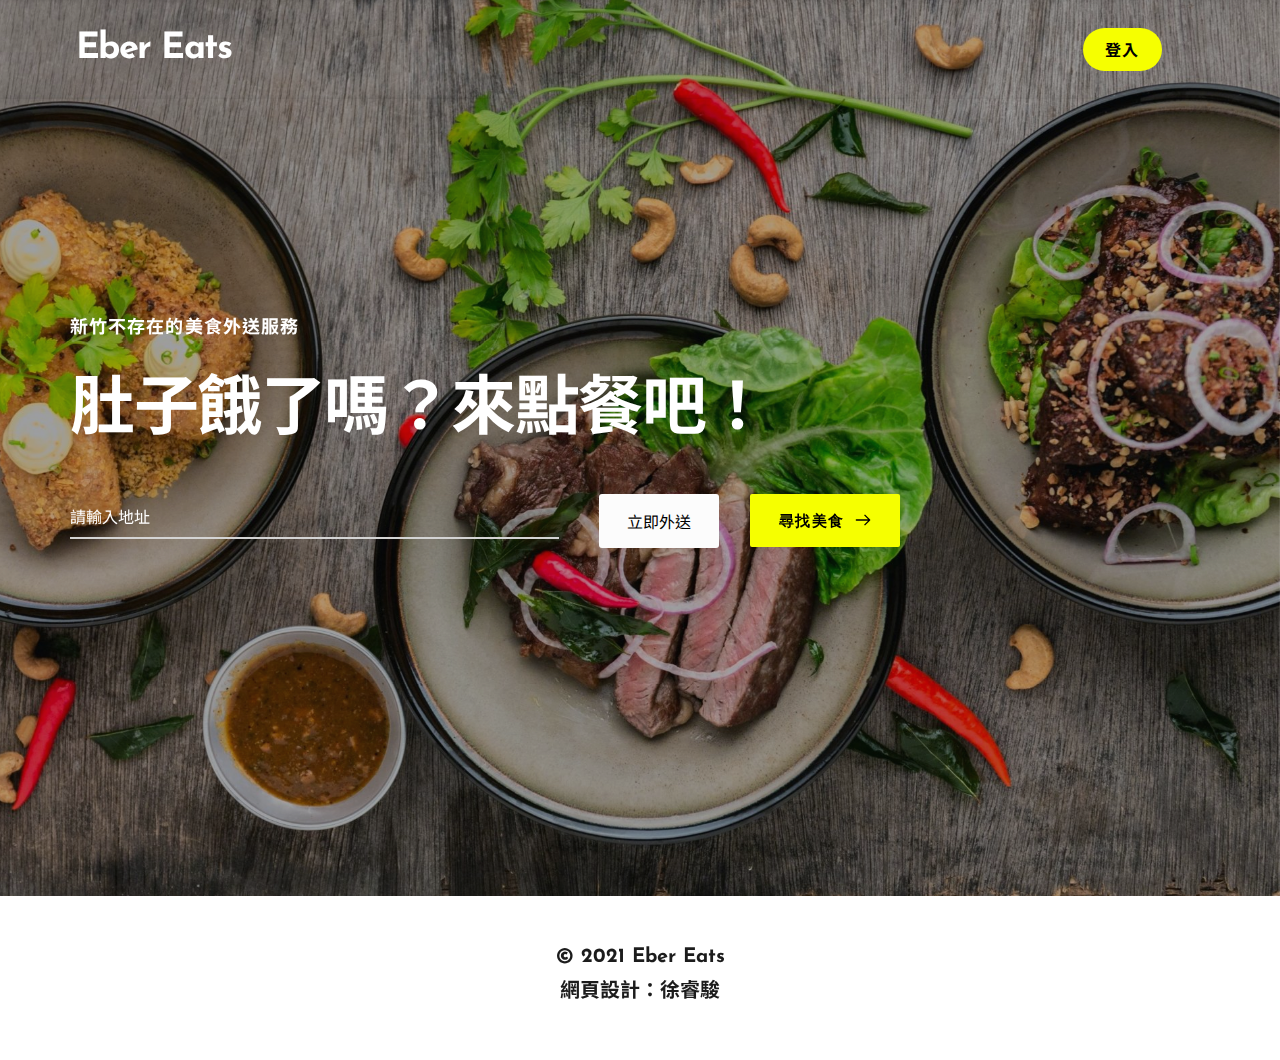
==== commit 6811440c: "New pages with slight visual improvements" ====
--- a/index.html
+++ b/index.html
@@ -1,491 +1,508 @@
-<!DOCTYPE html><html lang="en"><head><meta charset="utf-8"><link rel="icon" href="assets/img/422d3cd7ec634362fde897738c05076b.png" sizes="32x32"/><link rel="icon" href="assets/img/8b175c6108e86eacde75e7cce11e23f5.png" sizes="192x192"/><link rel="apple-touch-icon-precomposed" href="assets/img/e1062c0eae0d00444409eab6149a196d.png"/><title>Eber Eats</title><meta name="description" content="Eber Eats 是台灣的美食外送網頁平台，雖然根本不存在。"><meta property="og:title" content="今晚你想來點什麼？ | Eber Eats，不存在的外送服務"><meta property="og:description" content="Eber Eats 是台灣的美食外送網頁平台，雖然根本不存在。"><meta property="og:url" content=""><meta content="summary_large_image" name="twitter:card"><!-- BRIZY ASSETS --><meta name="viewport" content="width=device-width, initial-scale=1"><link class="brz-link brz-link-google-prefetch" rel="dns-prefetch" href="//ajax.googleapis.com"><link class="brz-link brz-link-google-prefetch" rel="dns-prefetch" href="//fonts.googleapis.com"><link class="brz-link brz-link-google-preconnect" rel="preconnect" href="https://fonts.gstatic.com/" crossorigin><link class="brz-link brz-link-cdn-preconnect" rel="preconnect" href="assets/6666cd76f96956469e7be39d750cc7d9." crossorigin><style class="brz-style brz-fonts__google">.brz .brz-ff-josefin_sans {font-family: Josefin Sans,sans-serif !important;}
-.brz .brz-ff-noto_sans_tc {font-family: Noto Sans TC,sans-serif !important;}
-.brz .brz-ff-lato {font-family: Lato,sans-serif !important;}
-.brz .brz-ff-overpass {font-family: Overpass,sans-serif !important;}
-.brz .brz-ff-red_hat_text {font-family: Red Hat Text,sans-serif !important;}
-.brz .brz-ff-dm_serif_text {font-family: DM Serif Text,serif !important;}
-.brz .brz-ff-blinker {font-family: Blinker,sans-serif !important;}
-.brz .brz-ff-aleo {font-family: Aleo,serif !important;}
-.brz .brz-ff-nunito {font-family: Nunito,sans-serif !important;}
-.brz .brz-ff-knewave {font-family: Knewave,display !important;}
-.brz .brz-ff-palanquin {font-family: Palanquin,sans-serif !important;}
-.brz .brz-ff-palanquin_dark {font-family: Palanquin Dark,sans-serif !important;}
-.brz .brz-ff-roboto {font-family: Roboto,sans-serif !important;}
-.brz .brz-ff-oswald {font-family: Oswald,sans-serif !important;}
-.brz .brz-ff-oxygen {font-family: Oxygen,sans-serif !important;}
-.brz .brz-ff-playfair_display {font-family: Playfair Display,serif !important;}
-.brz .brz-ff-fira_sans {font-family: Fira Sans,sans-serif !important;}
-.brz .brz-ff-abril_fatface {font-family: Abril Fatface,display !important;}
-.brz .brz-ff-comfortaa {font-family: Comfortaa,display !important;}
-.brz .brz-ff-kaushan_script {font-family: Kaushan Script,handwriting !important;}
-.brz .brz-ff-noto_serif {font-family: Noto Serif,serif !important;}
-.brz .brz-ff-montserrat {font-family: Montserrat,sans-serif !important;}</style><link class="brz-link brz-link-google" type="text/css" rel="stylesheet" href="https://fonts.googleapis.com/css?family=Josefin Sans:100,200,300,regular,500,600,700,100italic,200italic,300italic,italic,500italic,600italic,700italic|Noto Sans TC:100,300,regular,500,700,900|Lato:100,100italic,300,300italic,regular,italic,700,700italic,900,900italic|Overpass:100,100italic,200,200italic,300,300italic,regular,italic,600,600italic,700,700italic,800,800italic,900,900italic|Red Hat Text:regular,italic,500,500italic,700,700italic|DM Serif Text:regular,italic|Blinker:100,200,300,regular,600,700,800,900|Aleo:300,300italic,regular,italic,700,700italic|Nunito:200,200italic,300,300italic,regular,italic,600,600italic,700,700italic,800,800italic,900,900italic|Knewave:regular|Palanquin:100,200,300,regular,500,600,700|Palanquin Dark:regular,500,600,700|Roboto:100,100italic,300,300italic,regular,italic,500,500italic,700,700italic,900,900italic|Oswald:200,300,regular,500,600,700|Oxygen:300,regular,700|Playfair Display:regular,italic,700,700italic,900,900italic|Fira Sans:100,100italic,200,200italic,300,300italic,regular,italic,500,500italic,600,600italic,700,700italic,800,800italic,900,900italic|Abril Fatface:regular|Comfortaa:300,regular,500,600,700|Kaushan Script:regular|Noto Serif:regular,italic,700,700italic|Montserrat:100,100italic,200,200italic,300,300italic,regular,italic,500,500italic,600,600italic,700,700italic,800,800italic,900,900italic&subset=arabic,bengali,cyrillic,cyrillic-ext,devanagari,greek,greek-ext,gujarati,hebrew,khmer,korean,latin-ext,tamil,telugu,thai,vietnamese&display=swap" /><link class="brz-link brz-link-preview-pro" href="assets/bad47163f5de5843f920efef465374e2.css" rel="stylesheet"/><style class="brz-style"></style><style class="brz-style">@media (min-width:991px) {.brz .brz-css-nqhjb {display: block;}}
-@media (max-width:991px) and (min-width:768px) {.brz .brz-css-nqhjb {display: block;}}
-@media (max-width:767px) {.brz .brz-css-nqhjb {display: block;}}
-.brz .brz-css-jvfbh {padding: 10px 0px 10px 0px;margin: 0;}
-.brz .brz-css-jvfbh > .brz-bg {border: 0px solid rgba(102,115,141,0);border-radius: 0;}
-.brz .brz-css-jvfbh > .brz-bg > .brz-bg-image {background-image: none;}
-.brz .brz-css-jvfbh > .brz-bg > .brz-bg-color {background-color: rgba(255,255,255,1);background-image: none;}
-.brz .brz-css-jvfbh > .brz-bg > .brz-bg-shape__top {background-image: none;background-size: 100% 100px;height: 100px;transform: rotateX(0deg) rotateY(0deg);z-index: auto;}
-.brz .brz-css-jvfbh > .brz-bg > .brz-bg-shape__bottom {background-image: none;background-size: 100% 100px;height: 100px;transform: rotateX(-180deg) rotateY(-180deg);z-index: auto;}
-@media (max-width:991px) and (min-width:768px) {.brz .brz-css-jvfbh {padding: 10px 0px 10px 0px;margin: 0;}
-	.brz .brz-css-jvfbh > .brz-bg {border: 0px solid rgba(102,115,141,0);border-radius: 0;}
-	.brz .brz-css-jvfbh > .brz-bg > .brz-bg-image {background-image: none;}
-	.brz .brz-css-jvfbh > .brz-bg > .brz-bg-color {background-color: rgba(255,255,255,1);background-image: none;}
-	.brz .brz-css-jvfbh > .brz-bg > .brz-bg-shape__top {background-image: none;background-size: 100% 100px;height: 100px;transform: rotateX(0deg) rotateY(0deg);z-index: auto;}
-	.brz .brz-css-jvfbh > .brz-bg > .brz-bg-shape__bottom {background-image: none;background-size: 100% 100px;height: 100px;transform: rotateX(-180deg) rotateY(-180deg);z-index: auto;}}
-@media (max-width:767px) {.brz .brz-css-jvfbh {padding: 10px 0px 10px 0px;margin: 0;}
-	.brz .brz-css-jvfbh > .brz-bg {border: 0px solid rgba(102,115,141,0);border-radius: 0;}
-	.brz .brz-css-jvfbh > .brz-bg > .brz-bg-image {background-image: none;}
-	.brz .brz-css-jvfbh > .brz-bg > .brz-bg-color {background-color: rgba(255,255,255,1);background-image: none;}
-	.brz .brz-css-jvfbh > .brz-bg > .brz-bg-shape__top {background-image: none;background-size: 100% 100px;height: 100px;transform: rotateX(0deg) rotateY(0deg);z-index: auto;}
-	.brz .brz-css-jvfbh > .brz-bg > .brz-bg-shape__bottom {background-image: none;background-size: 100% 100px;height: 100px;transform: rotateX(-180deg) rotateY(-180deg);z-index: auto;}}
-.brz .brz-css-rieqw {border: 0px solid transparent;}
-@media (min-width:991px) {.brz .brz-css-rieqw {max-width: calc(1 * var(--brz-section-container-max-width,1170px));}}
-@media (max-width:991px) and (min-width:768px) {.brz .brz-css-rieqw {border: 0px solid transparent;}}
-@media (max-width:991px) and (min-width:768px) {.brz .brz-css-rieqw {max-width: 100%;}}
-@media (max-width:767px) {.brz .brz-css-rieqw {border: 0px solid transparent;}}
-@media (max-width:767px) {.brz .brz-css-rieqw {max-width: 100%;}}
-.brz .brz-css-pbcpw {margin: 0;z-index: auto;align-items: flex-start;}
-.brz .brz-css-pbcpw > .brz-bg {border: 0px solid rgba(102,115,141,0);border-radius: 0;max-width: 100%;}
-.brz .brz-css-pbcpw > .brz-bg > .brz-bg-image {background-image: none;display: block;}
-.brz .brz-css-pbcpw > .brz-bg > .brz-bg-color {background-color: rgba(0,0,0,0);background-image: none;}
-.brz .brz-css-pbcpw > .brz-bg > .brz-bg-map {display: none;}
-.brz .brz-css-pbcpw > .brz-bg > .brz-bg-video {display: none;}
-.brz .brz-css-pbcpw > .brz-row {border: 0px solid transparent;}
-@media (min-width:991px) {.brz .brz-css-pbcpw {min-height: auto;display: flex;}
-	.brz .brz-css-pbcpw > .brz-bg {transition-duration: .5s;transition-property: filter,box-shadow,background,border-radius,border-color;}
-	.brz .brz-css-pbcpw > .brz-bg > .brz-bg-image {transition-duration: .5s;transition-property: filter,box-shadow,background,border-radius,border-color;}
-	.brz .brz-css-pbcpw > .brz-bg > .brz-bg-color {transition-duration: .5s;transition-property: filter,box-shadow,background,border-radius,border-color;}
-	.brz .brz-css-pbcpw > .brz-bg > .brz-bg-video {transition-duration: .5s;transition-property: filter,box-shadow,background,border-radius,border-color;}
-	.brz .brz-css-pbcpw > .brz-row {transition-duration: .5s;transition-property: filter,box-shadow,background,border-radius,border-color;}}
-@media (max-width:991px) and (min-width:768px) {.brz .brz-css-pbcpw {margin: 0;z-index: auto;align-items: flex-start;}
-	.brz .brz-css-pbcpw > .brz-bg {border: 0px solid rgba(102,115,141,0);border-radius: 0;max-width: 100%;}
-	.brz .brz-css-pbcpw > .brz-bg > .brz-bg-image {background-image: none;display: block;}
-	.brz .brz-css-pbcpw > .brz-bg > .brz-bg-color {background-color: rgba(0,0,0,0);background-image: none;}
-	.brz .brz-css-pbcpw > .brz-bg > .brz-bg-map {display: none;}
-	.brz .brz-css-pbcpw > .brz-bg > .brz-bg-video {display: none;}
-	.brz .brz-css-pbcpw > .brz-row {border: 0px solid transparent;}}
-@media (max-width:991px) and (min-width:768px) {.brz .brz-css-pbcpw {min-height: auto;display: flex;}
-	.brz .brz-css-pbcpw > .brz-bg {transition-duration: .5s;transition-property: filter,box-shadow,background,border-radius,border-color;}
-	.brz .brz-css-pbcpw > .brz-bg > .brz-bg-image {transition-duration: .5s;transition-property: filter,box-shadow,background,border-radius,border-color;}
-	.brz .brz-css-pbcpw > .brz-bg > .brz-bg-color {transition-duration: .5s;transition-property: filter,box-shadow,background,border-radius,border-color;}
-	.brz .brz-css-pbcpw > .brz-bg > .brz-bg-video {transition-duration: .5s;transition-property: filter,box-shadow,background,border-radius,border-color;}
-	.brz .brz-css-pbcpw > .brz-row {flex-direction: row;flex-wrap: wrap;justify-content: flex-start;transition-duration: .5s;transition-property: filter,box-shadow,background,border-radius,border-color;}}
-@media (max-width:767px) {.brz .brz-css-pbcpw {margin: 0;z-index: auto;align-items: flex-start;}
-	.brz .brz-css-pbcpw > .brz-bg {border: 0px solid rgba(102,115,141,0);border-radius: 0;max-width: 100%;}
-	.brz .brz-css-pbcpw > .brz-bg > .brz-bg-image {background-image: none;display: block;}
-	.brz .brz-css-pbcpw > .brz-bg > .brz-bg-color {background-color: rgba(0,0,0,0);background-image: none;}
-	.brz .brz-css-pbcpw > .brz-bg > .brz-bg-map {display: none;}
-	.brz .brz-css-pbcpw > .brz-bg > .brz-bg-video {display: none;}
-	.brz .brz-css-pbcpw > .brz-row {border: 0px solid transparent;}}
-@media (max-width:767px) {.brz .brz-css-pbcpw {min-height: auto;display: flex;}
-	.brz .brz-css-pbcpw > .brz-bg {transition-duration: .5s;transition-property: filter,box-shadow,background,border-radius,border-color;}
-	.brz .brz-css-pbcpw > .brz-bg > .brz-bg-image {transition-duration: .5s;transition-property: filter,box-shadow,background,border-radius,border-color;}
-	.brz .brz-css-pbcpw > .brz-bg > .brz-bg-color {transition-duration: .5s;transition-property: filter,box-shadow,background,border-radius,border-color;}
-	.brz .brz-css-pbcpw > .brz-bg > .brz-bg-video {transition-duration: .5s;transition-property: filter,box-shadow,background,border-radius,border-color;}
-	.brz .brz-css-pbcpw > .brz-row {flex-direction: row;flex-wrap: wrap;justify-content: flex-start;transition-duration: .5s;transition-property: filter,box-shadow,background,border-radius,border-color;}}
-.brz .brz-css-quusv {padding: 10px;max-width: 100%;}
-@media (max-width:991px) and (min-width:768px) {.brz .brz-css-quusv {padding: 0;max-width: 100%;}}
-@media (max-width:767px) {.brz .brz-css-quusv {padding: 0;max-width: 100%;}}
-.brz .brz-css-cxqio {z-index: auto;flex: 1 1 50%;max-width: 50%;justify-content: flex-start;}
-.brz .brz-css-cxqio > .brz-bg {border: 0px solid rgba(102,115,141,0);border-radius: 0;margin: 0;}
-.brz .brz-css-cxqio > .brz-bg > .brz-bg-image {background-image: none;}
-.brz .brz-css-cxqio > .brz-bg > .brz-bg-color {background-color: rgba(0,0,0,0);background-image: none;}
-@media (min-width:991px) {.brz .brz-css-cxqio > .brz-bg {transition-duration: .5s;transition-property: filter,box-shadow,background,border-radius,border-color;}
-	.brz .brz-css-cxqio > .brz-bg > .brz-bg-image {transition-duration: .5s;transition-property: filter,box-shadow,background,border-radius,border-color;}
-	.brz .brz-css-cxqio > .brz-bg > .brz-bg-color {transition-duration: .5s;transition-property: filter,box-shadow,background,border-radius,border-color;}}
-@media (max-width:991px) and (min-width:768px) {.brz .brz-css-cxqio {z-index: auto;flex: 1 1 50%;max-width: 50%;justify-content: flex-start;}
-	.brz .brz-css-cxqio > .brz-bg {border: 0px solid rgba(102,115,141,0);border-radius: 0;margin: 0;}
-	.brz .brz-css-cxqio > .brz-bg > .brz-bg-image {background-image: none;}
-	.brz .brz-css-cxqio > .brz-bg > .brz-bg-color {background-color: rgba(0,0,0,0);background-image: none;}}
-@media (max-width:991px) and (min-width:768px) {.brz .brz-css-cxqio > .brz-bg {transition-duration: .5s;transition-property: filter,box-shadow,background,border-radius,border-color;}
-	.brz .brz-css-cxqio > .brz-bg > .brz-bg-image {transition-duration: .5s;transition-property: filter,box-shadow,background,border-radius,border-color;}
-	.brz .brz-css-cxqio > .brz-bg > .brz-bg-color {transition-duration: .5s;transition-property: filter,box-shadow,background,border-radius,border-color;}}
-@media (max-width:767px) {.brz .brz-css-cxqio {z-index: auto;flex: 1 1 100%;max-width: 100%;justify-content: flex-start;}
-	.brz .brz-css-cxqio > .brz-bg {border: 0px solid rgba(102,115,141,0);border-radius: 0;margin: 10px 0px 10px 0px;}
-	.brz .brz-css-cxqio > .brz-bg > .brz-bg-image {background-image: none;}
-	.brz .brz-css-cxqio > .brz-bg > .brz-bg-color {background-color: rgba(0,0,0,0);background-image: none;}}
-@media (max-width:767px) {.brz .brz-css-cxqio > .brz-bg {transition-duration: .5s;transition-property: filter,box-shadow,background,border-radius,border-color;}
-	.brz .brz-css-cxqio > .brz-bg > .brz-bg-image {transition-duration: .5s;transition-property: filter,box-shadow,background,border-radius,border-color;}
-	.brz .brz-css-cxqio > .brz-bg > .brz-bg-color {transition-duration: .5s;transition-property: filter,box-shadow,background,border-radius,border-color;}}
-.brz .brz-css-zjlcl {z-index: auto;margin: 0;border: 0px solid transparent;padding: 5px 15px 5px 15px;}
-@media (min-width:991px) {.brz .brz-css-zjlcl {display: flex;transition-duration: .5s;transition-property: filter,box-shadow,background,border-radius,border-color;}}
-@media (max-width:991px) and (min-width:768px) {.brz .brz-css-zjlcl {z-index: auto;margin: 0;border: 0px solid transparent;padding: 5px 15px 5px 15px;}}
-@media (max-width:991px) and (min-width:768px) {.brz .brz-css-zjlcl {display: flex;transition-duration: .5s;transition-property: filter,box-shadow,background,border-radius,border-color;}}
-@media (max-width:767px) {.brz .brz-css-zjlcl {z-index: auto;margin: 10px 0px 10px 0px;border: 0px solid transparent;padding: 0;}}
-@media (max-width:767px) {.brz .brz-css-zjlcl {display: flex;transition-duration: .5s;transition-property: filter,box-shadow,background,border-radius,border-color;}}
-.brz .brz-css-mfapx {padding: 0;margin: 10px 0px 10px 0px;justify-content: center;position: relative;}
-@media (min-width:991px) {.brz .brz-css-mfapx {display: flex;z-index: auto;position: relative;}}
-@media (max-width:991px) and (min-width:768px) {.brz .brz-css-mfapx {padding: 0;margin: 10px 0px 10px 0px;justify-content: center;position: relative;}}
-@media (max-width:991px) and (min-width:768px) {.brz .brz-css-mfapx {display: flex;z-index: auto;position: relative;}}
-@media (max-width:767px) {.brz .brz-css-mfapx {padding: 0;margin: 10px 0px 10px 0px;justify-content: center;position: relative;}}
-@media (max-width:767px) {.brz .brz-css-mfapx {display: flex;z-index: auto;position: relative;}}
-.brz .brz-css-fgbuz {width: 100%;}
-@media (max-width:991px) and (min-width:768px) {.brz .brz-css-fgbuz {width: 100%;}}
-@media (max-width:767px) {.brz .brz-css-fgbuz {width: 100%;}}
-.brz .brz-css-gdyat {height: 50px;}
-@media (max-width:991px) and (min-width:768px) {.brz .brz-css-gdyat {height: 50px;}}
-@media (max-width:767px) {.brz .brz-css-gdyat {height: 50px;}}
-.brz .brz-css-pbiwj {z-index: auto;position: relative;margin: 10px 0px 10px 0px;}
-@media (min-width:991px) {.brz .brz-css-pbiwj {display: flex;position: relative;}}
-@media (max-width:991px) and (min-width:768px) {.brz .brz-css-pbiwj {z-index: auto;position: relative;margin: 10px 0px 10px 0px;}}
-@media (max-width:991px) and (min-width:768px) {.brz .brz-css-pbiwj {display: flex;position: relative;}}
-@media (max-width:767px) {.brz .brz-css-pbiwj {z-index: auto;position: relative;margin: 10px 0px 10px 0px;}}
-@media (max-width:767px) {.brz .brz-css-pbiwj {display: flex;position: relative;}}
-.brz .brz-css-ijvzp {justify-content: center;padding: 0;margin: 0px -5px -20px -5px;}
-@media (max-width:991px) and (min-width:768px) {.brz .brz-css-ijvzp {justify-content: center;padding: 0;margin: 0px -5px -20px -5px;}}
-@media (max-width:767px) {.brz .brz-css-ijvzp {justify-content: center;padding: 0;margin: 0px -5px -20px -5px;}}
-.brz .brz-css-daxaw {padding: 0px 5px 20px 5px;}
-@media (max-width:991px) and (min-width:768px) {.brz .brz-css-daxaw {padding: 0px 5px 20px 5px;}}
-@media (max-width:767px) {.brz .brz-css-daxaw {padding: 0px 5px 20px 5px;}}
-.brz .brz-css-lojzu.brz-btn {display: flex;align-items: center;justify-content: center;font-family: Overpass,sans-serif;font-weight: 700;font-size: 15px;line-height: 1.6;letter-spacing: 0px;color: rgba(255,255,255,1);border: 2px solid rgba(5,202,182,0);border-radius: 2px;background-color: rgba(5,202,182,1);background-image: none;padding: 14px 42px 14px 42px;flex-flow: row-reverse nowrap;}
-.brz .brz-css-lojzu .brz-btn--story-container {border: 2px solid rgba(5,202,182,0);flex-flow: row-reverse nowrap;border-radius: 2px;}
-@media (min-width:991px) {.brz .brz-css-lojzu.brz-btn {transition-duration: .5s;transition-property: color,box-shadow,background,border-color;}}
-@media (min-width:991px) {.brz .brz-css-lojzu.brz-btn:hover {background-color: rgba(5,202,182,.8);}}
-@media (max-width:991px) and (min-width:768px) {.brz .brz-css-lojzu.brz-btn {display: flex;align-items: center;justify-content: center;font-family: Overpass,sans-serif;font-weight: 700;font-size: 17px;line-height: 1.6;letter-spacing: 0px;color: rgba(255,255,255,1);border: 2px solid rgba(5,202,182,0);border-radius: 2px;background-color: rgba(5,202,182,1);background-image: none;padding: 11px 26px 11px 26px;flex-flow: row-reverse nowrap;}
-	.brz .brz-css-lojzu .brz-btn--story-container {border: 2px solid rgba(5,202,182,0);flex-flow: row-reverse nowrap;border-radius: 2px;}}
-@media (max-width:991px) and (min-width:768px) {.brz .brz-css-lojzu.brz-btn {transition-duration: .5s;transition-property: color,box-shadow,background,border-color;}}
-@media (max-width:767px) {.brz .brz-css-lojzu.brz-btn {display: flex;align-items: center;justify-content: center;font-family: Overpass,sans-serif;font-weight: 700;font-size: 15px;line-height: 1.6;letter-spacing: 0px;color: rgba(255,255,255,1);border: 2px solid rgba(5,202,182,0);border-radius: 2px;background-color: rgba(5,202,182,1);background-image: none;padding: 11px 26px 11px 26px;flex-flow: row-reverse nowrap;}
-	.brz .brz-css-lojzu .brz-btn--story-container {border: 2px solid rgba(5,202,182,0);flex-flow: row-reverse nowrap;border-radius: 2px;}}
-@media (max-width:767px) {.brz .brz-css-lojzu.brz-btn {transition-duration: .5s;transition-property: color,box-shadow,background,border-color;}}
-.brz .brz-css-uqjcf {padding: 75px 0px 75px 0px;margin: 0;}
-.brz .brz-css-uqjcf > .brz-bg {border: 0px solid rgba(102,115,141,0);border-radius: 0;}
-.brz .brz-css-uqjcf > .brz-bg > .brz-bg-image {background-image: none;}
-.brz .brz-css-uqjcf > .brz-bg > .brz-bg-color {background-color: rgba(0,0,0,0);background-image: none;}
-.brz .brz-css-uqjcf > .brz-bg > .brz-bg-shape__top {background-image: none;background-size: 100% 100px;height: 100px;transform: rotateX(0deg) rotateY(0deg);z-index: auto;}
-.brz .brz-css-uqjcf > .brz-bg > .brz-bg-shape__bottom {background-image: none;background-size: 100% 100px;height: 100px;transform: rotateX(-180deg) rotateY(-180deg);z-index: auto;}
-@media (max-width:991px) and (min-width:768px) {.brz .brz-css-uqjcf {padding: 50px 15px 50px 15px;margin: 0;}
-	.brz .brz-css-uqjcf > .brz-bg {border: 0px solid rgba(102,115,141,0);border-radius: 0;}
-	.brz .brz-css-uqjcf > .brz-bg > .brz-bg-image {background-image: none;}
-	.brz .brz-css-uqjcf > .brz-bg > .brz-bg-color {background-color: rgba(0,0,0,0);background-image: none;}
-	.brz .brz-css-uqjcf > .brz-bg > .brz-bg-shape__top {background-image: none;background-size: 100% 100px;height: 100px;transform: rotateX(0deg) rotateY(0deg);z-index: auto;}
-	.brz .brz-css-uqjcf > .brz-bg > .brz-bg-shape__bottom {background-image: none;background-size: 100% 100px;height: 100px;transform: rotateX(-180deg) rotateY(-180deg);z-index: auto;}}
-@media (max-width:767px) {.brz .brz-css-uqjcf {padding: 25px 15px 25px 15px;margin: 0;}
-	.brz .brz-css-uqjcf > .brz-bg {border: 0px solid rgba(102,115,141,0);border-radius: 0;}
-	.brz .brz-css-uqjcf > .brz-bg > .brz-bg-image {background-image: none;}
-	.brz .brz-css-uqjcf > .brz-bg > .brz-bg-color {background-color: rgba(0,0,0,0);background-image: none;}
-	.brz .brz-css-uqjcf > .brz-bg > .brz-bg-shape__top {background-image: none;background-size: 100% 100px;height: 100px;transform: rotateX(0deg) rotateY(0deg);z-index: auto;}
-	.brz .brz-css-uqjcf > .brz-bg > .brz-bg-shape__bottom {background-image: none;background-size: 100% 100px;height: 100px;transform: rotateX(-180deg) rotateY(-180deg);z-index: auto;}}
-.brz .brz-css-ksbta {border: 0px solid transparent;}
-@media (min-width:991px) {.brz .brz-css-ksbta {max-width: calc(1 * var(--brz-section-container-max-width,1170px));}}
-@media (max-width:991px) and (min-width:768px) {.brz .brz-css-ksbta {border: 0px solid transparent;}}
-@media (max-width:991px) and (min-width:768px) {.brz .brz-css-ksbta {max-width: 100%;}}
-@media (max-width:767px) {.brz .brz-css-ksbta {border: 0px solid transparent;}}
-@media (max-width:767px) {.brz .brz-css-ksbta {max-width: 100%;}}
-.brz .brz-css-pspbk {z-index: auto;margin: 0;}
-.brz .brz-css-pspbk .brz-section__content {min-height: auto;display: flex;}
-.brz .brz-css-pspbk .brz-container {justify-content: center;}
-.brz .brz-css-pspbk > .slick-slider > .brz-slick-slider__dots {color: rgba(0,0,0,1);}
-.brz .brz-css-pspbk > .slick-slider > .brz-slick-slider__arrow {color: rgba(0,0,0,.7);}
-@media (min-width:991px) {.brz .brz-css-pspbk {display: block;}}
-@media (min-width:991px) {.brz .brz-css-pspbk > .slick-slider > .brz-slick-slider__arrow:hover {color: rgba(0,0,0,1);}}
-@media (max-width:991px) and (min-width:768px) {.brz .brz-css-pspbk {z-index: auto;margin: 0;}
-	.brz .brz-css-pspbk .brz-section__content {min-height: auto;display: flex;}
-	.brz .brz-css-pspbk .brz-container {justify-content: center;}
-	.brz .brz-css-pspbk > .slick-slider > .brz-slick-slider__dots {color: rgba(0,0,0,1);}
-	.brz .brz-css-pspbk > .slick-slider > .brz-slick-slider__arrow {color: rgba(0,0,0,.7);}}
-@media (max-width:991px) and (min-width:768px) {.brz .brz-css-pspbk {display: block;}}
-@media (max-width:767px) {.brz .brz-css-pspbk {z-index: auto;margin: 0;}
-	.brz .brz-css-pspbk .brz-section__content {min-height: auto;display: flex;}
-	.brz .brz-css-pspbk .brz-container {justify-content: center;}
-	.brz .brz-css-pspbk > .slick-slider > .brz-slick-slider__dots {color: rgba(0,0,0,1);}
-	.brz .brz-css-pspbk > .slick-slider > .brz-slick-slider__arrow {color: rgba(0,0,0,.7);}}
-@media (max-width:767px) {.brz .brz-css-pspbk {display: block;}}
-.brz .brz-css-uolaf {padding: 75px 0px 75px 0px;}
-.brz .brz-css-uolaf > .brz-bg {border: 0px solid rgba(102,115,141,0);border-radius: 0;}
-.brz .brz-css-uolaf > .brz-bg > .brz-bg-image {background-image: none;display: block;}
-.brz .brz-css-uolaf > .brz-bg > .brz-bg-color {background-color: rgba(0,0,0,0);background-image: none;}
-.brz .brz-css-uolaf > .brz-bg > .brz-bg-map {display: none;}
-.brz .brz-css-uolaf > .brz-bg > .brz-bg-video {display: none;}
-.brz .brz-css-uolaf > .brz-bg > .brz-bg-shape__top {background-image: none;background-size: 100% 100px;height: 100px;transform: rotateX(0deg) rotateY(0deg);z-index: auto;}
-.brz .brz-css-uolaf > .brz-bg > .brz-bg-shape__bottom {background-image: none;background-size: 100% 100px;height: 100px;transform: rotateX(-180deg) rotateY(-180deg);z-index: auto;}
-@media (min-width:991px) {.brz .brz-css-uolaf > .brz-bg > .brz-bg-image {background-attachment: scroll;}}
-@media (max-width:991px) and (min-width:768px) {.brz .brz-css-uolaf {padding: 50px 15px 50px 15px;}
-	.brz .brz-css-uolaf > .brz-bg {border: 0px solid rgba(102,115,141,0);border-radius: 0;}
-	.brz .brz-css-uolaf > .brz-bg > .brz-bg-image {background-image: none;display: block;}
-	.brz .brz-css-uolaf > .brz-bg > .brz-bg-color {background-color: rgba(0,0,0,0);background-image: none;}
-	.brz .brz-css-uolaf > .brz-bg > .brz-bg-map {display: none;}
-	.brz .brz-css-uolaf > .brz-bg > .brz-bg-video {display: none;}
-	.brz .brz-css-uolaf > .brz-bg > .brz-bg-shape__top {background-image: none;background-size: 100% 100px;height: 100px;transform: rotateX(0deg) rotateY(0deg);z-index: auto;}
-	.brz .brz-css-uolaf > .brz-bg > .brz-bg-shape__bottom {background-image: none;background-size: 100% 100px;height: 100px;transform: rotateX(-180deg) rotateY(-180deg);z-index: auto;}}
-@media (max-width:767px) {.brz .brz-css-uolaf {padding: 25px 15px 25px 15px;}
-	.brz .brz-css-uolaf > .brz-bg {border: 0px solid rgba(102,115,141,0);border-radius: 0;}
-	.brz .brz-css-uolaf > .brz-bg > .brz-bg-image {background-image: none;display: block;}
-	.brz .brz-css-uolaf > .brz-bg > .brz-bg-color {background-color: rgba(0,0,0,0);background-image: none;}
-	.brz .brz-css-uolaf > .brz-bg > .brz-bg-map {display: none;}
-	.brz .brz-css-uolaf > .brz-bg > .brz-bg-video {display: none;}
-	.brz .brz-css-uolaf > .brz-bg > .brz-bg-shape__top {background-image: none;background-size: 100% 100px;height: 100px;transform: rotateX(0deg) rotateY(0deg);z-index: auto;}
-	.brz .brz-css-uolaf > .brz-bg > .brz-bg-shape__bottom {background-image: none;background-size: 100% 100px;height: 100px;transform: rotateX(-180deg) rotateY(-180deg);z-index: auto;}}
-.brz .brz-css-skmqe {border: 0px solid transparent;}
-@media (min-width:991px) {.brz .brz-css-skmqe {max-width: calc(1 * var(--brz-section-container-max-width,1170px));}}
-@media (max-width:991px) and (min-width:768px) {.brz .brz-css-skmqe {border: 0px solid transparent;}}
-@media (max-width:991px) and (min-width:768px) {.brz .brz-css-skmqe {max-width: 100%;}}
-@media (max-width:767px) {.brz .brz-css-skmqe {border: 0px solid transparent;}}
-@media (max-width:767px) {.brz .brz-css-skmqe {max-width: 100%;}}
-.brz .brz-css-gimoc {width: 100%;}
-.brz .brz-css-gimoc:before {border: 0px solid rgba(220,222,225,1);border-radius: 0;}
-.brz .brz-css-gimoc .brz-shortcode__placeholder {border-radius: 0;}
-@media (min-width:991px) {.brz .brz-css-gimoc:before {transition-duration: .5s;transition-property: filter,box-shadow,background,border-radius,border-color;}
-	.brz .brz-css-gimoc .brz-shortcode__placeholder {transition-duration: .5s;transition-property: filter,box-shadow,background,border-radius,border-color;}}
-@media (max-width:991px) and (min-width:768px) {.brz .brz-css-gimoc {width: 100%;}
-	.brz .brz-css-gimoc:before {border: 0px solid rgba(220,222,225,1);border-radius: 0;}
-	.brz .brz-css-gimoc .brz-shortcode__placeholder {border-radius: 0;}}
-@media (max-width:991px) and (min-width:768px) {.brz .brz-css-gimoc:before {transition-duration: .5s;transition-property: filter,box-shadow,background,border-radius,border-color;}
-	.brz .brz-css-gimoc .brz-shortcode__placeholder {transition-duration: .5s;transition-property: filter,box-shadow,background,border-radius,border-color;}}
-@media (max-width:767px) {.brz .brz-css-gimoc {width: 100%;}
-	.brz .brz-css-gimoc:before {border: 0px solid rgba(220,222,225,1);border-radius: 0;}
-	.brz .brz-css-gimoc .brz-shortcode__placeholder {border-radius: 0;}}
-@media (max-width:767px) {.brz .brz-css-gimoc:before {transition-duration: .5s;transition-property: filter,box-shadow,background,border-radius,border-color;}
-	.brz .brz-css-gimoc .brz-shortcode__placeholder {transition-duration: .5s;transition-property: filter,box-shadow,background,border-radius,border-color;}}
-.brz .brz-css-ndcah {font-size: 16px;margin-left: 10px;margin-right: 0;stroke-width: 0;}
-@media (max-width:991px) and (min-width:768px) {.brz .brz-css-ndcah {font-size: 16px;margin-left: 10px;margin-right: 0;stroke-width: 0;}}
-@media (max-width:767px) {.brz .brz-css-ndcah {font-size: 16px;margin-left: 10px;margin-right: 0;stroke-width: 0;}}
-.brz .brz-css-bfrbw {padding: 75px 0px 75px 0px;min-height: auto;display: flex;margin: 0;}
-.brz .brz-css-bfrbw > .brz-bg {border: 0px solid rgba(102,115,141,0);border-radius: 0;}
-.brz .brz-css-bfrbw > .brz-bg > .brz-bg-image {background-image: none;display: block;}
-.brz .brz-css-bfrbw > .brz-bg > .brz-bg-color {background-color: rgba(0,0,0,0);background-image: none;}
-.brz .brz-css-bfrbw > .brz-bg > .brz-bg-shape__top {background-image: none;background-size: 100% 100px;height: 100px;transform: rotateX(0deg) rotateY(0deg);z-index: auto;}
-.brz .brz-css-bfrbw > .brz-bg > .brz-bg-shape__bottom {background-image: none;background-size: 100% 100px;height: 100px;transform: rotateX(-180deg) rotateY(-180deg);z-index: auto;}
-.brz .brz-css-bfrbw .brz-container {justify-content: center;}
-@media (max-width:991px) and (min-width:768px) {.brz .brz-css-bfrbw {padding: 25px 15px 25px 15px;min-height: auto;display: flex;margin: 0;}
-	.brz .brz-css-bfrbw > .brz-bg {border: 0px solid rgba(102,115,141,0);border-radius: 0;}
-	.brz .brz-css-bfrbw > .brz-bg > .brz-bg-image {background-image: none;display: block;}
-	.brz .brz-css-bfrbw > .brz-bg > .brz-bg-color {background-color: rgba(0,0,0,0);background-image: none;}
-	.brz .brz-css-bfrbw > .brz-bg > .brz-bg-shape__top {background-image: none;background-size: 100% 100px;height: 100px;transform: rotateX(0deg) rotateY(0deg);z-index: auto;}
-	.brz .brz-css-bfrbw > .brz-bg > .brz-bg-shape__bottom {background-image: none;background-size: 100% 100px;height: 100px;transform: rotateX(-180deg) rotateY(-180deg);z-index: auto;}
-	.brz .brz-css-bfrbw .brz-container {justify-content: center;}}
-@media (max-width:767px) {.brz .brz-css-bfrbw {padding: 25px 15px 25px 15px;min-height: auto;display: flex;margin: 0;}
-	.brz .brz-css-bfrbw > .brz-bg {border: 0px solid rgba(102,115,141,0);border-radius: 0;}
-	.brz .brz-css-bfrbw > .brz-bg > .brz-bg-image {background-image: none;display: block;}
-	.brz .brz-css-bfrbw > .brz-bg > .brz-bg-color {background-color: rgba(0,0,0,0);background-image: none;}
-	.brz .brz-css-bfrbw > .brz-bg > .brz-bg-shape__top {background-image: none;background-size: 100% 100px;height: 100px;transform: rotateX(0deg) rotateY(0deg);z-index: auto;}
-	.brz .brz-css-bfrbw > .brz-bg > .brz-bg-shape__bottom {background-image: none;background-size: 100% 100px;height: 100px;transform: rotateX(-180deg) rotateY(-180deg);z-index: auto;}
-	.brz .brz-css-bfrbw .brz-container {justify-content: center;}}
-.brz .brz-css-fysid {border: 0px solid transparent;}
-@media (min-width:991px) {.brz .brz-css-fysid {max-width: calc(1 * var(--brz-section-container-max-width,1170px));}}
-@media (max-width:991px) and (min-width:768px) {.brz .brz-css-fysid {border: 0px solid transparent;}}
-@media (max-width:991px) and (min-width:768px) {.brz .brz-css-fysid {max-width: 100%;}}
-@media (max-width:767px) {.brz .brz-css-fysid {border: 0px solid transparent;}}
-@media (max-width:767px) {.brz .brz-css-fysid {max-width: 100%;}}
-.brz .brz-css-xgkzt {padding: 0;}
-@media (max-width:991px) and (min-width:768px) {.brz .brz-css-xgkzt {padding: 0;}}
-@media (max-width:767px) {.brz .brz-css-xgkzt {padding: 0;}}
-.brz .brz-css-lailc {margin: 0;}
-@media (max-width:991px) and (min-width:768px) {.brz .brz-css-lailc {margin: 0;}}
-@media (max-width:767px) {.brz .brz-css-lailc {margin: 0;}}
-.brz .brz-css-mlcch {padding: 10px 0px 10px 0px;}
-@media (max-width:991px) and (min-width:768px) {.brz .brz-css-mlcch {padding: 10px 0px 0px 10px;}}
-@media (max-width:767px) {.brz .brz-css-mlcch {padding: 0;}}
-.brz .brz-css-gwwlp {padding: 0;}
-@media (max-width:991px) and (min-width:768px) {.brz .brz-css-gwwlp {padding: 0;}}
-@media (max-width:767px) {.brz .brz-css-gwwlp {padding: 0;}}
-.brz .brz-css-xwxnt {flex: 1 1 16.7%;max-width: 16.7%;justify-content: center;}
-@media (max-width:991px) and (min-width:768px) {.brz .brz-css-xwxnt {flex: 1 1 25.6%;max-width: 25.6%;justify-content: center;}}
-@media (max-width:767px) {.brz .brz-css-xwxnt {flex: 1 1 48.2%;max-width: 48.2%;justify-content: center;}}
-.brz .brz-css-zmivb {padding: 0px 15px 0px 15px;}
-@media (max-width:991px) and (min-width:768px) {.brz .brz-css-zmivb {padding: 5px 15px 5px 15px;}}
-@media (max-width:767px) {.brz .brz-css-zmivb {padding: 0;}}
-.brz .brz-css-vyhyb {padding: 0;}
-@media (max-width:991px) and (min-width:768px) {.brz .brz-css-vyhyb {padding: 0;}}
-@media (max-width:767px) {.brz .brz-css-vyhyb {padding: 0px 0px 0px 30px;}}
-.brz .brz-css-qqqnz {margin-top: 0px !important;margin-bottom: 0px !important;text-align: left;font-family: Josefin Sans,sans-serif;font-size: 36px;line-height: 1.3;font-weight: 700;letter-spacing: -1.5px;}
-@media (max-width:991px) and (min-width:768px) {.brz .brz-css-qqqnz {margin-top: 0px !important;margin-bottom: 0px !important;text-align: left;font-size: 32px;line-height: 1.7;font-weight: 700;letter-spacing: 0px;}}
-@media (max-width:767px) {.brz .brz-css-qqqnz {margin-top: 0px !important;margin-bottom: 0px !important;text-align: left;font-size: 32px;line-height: 1.8;font-weight: 700;letter-spacing: 0px;}}
-.brz .brz-css-qckbk {flex: 1 1 83.3%;max-width: 83.3%;justify-content: center;}
-@media (max-width:991px) and (min-width:768px) {.brz .brz-css-qckbk {flex: 1 1 74.4%;max-width: 74.4%;justify-content: center;}}
-@media (max-width:767px) {.brz .brz-css-qckbk {flex: 1 1 51.6%;max-width: 51.6%;justify-content: center;}}
-.brz .brz-css-fxjrr {padding: 0px 15px 0px 15px;}
-@media (max-width:991px) and (min-width:768px) {.brz .brz-css-fxjrr {padding: 5px 15px 5px 15px;}}
-@media (max-width:767px) {.brz .brz-css-fxjrr {padding: 0;}}
-.brz .brz-css-rqqpm {flex: 1 1 81.5%;max-width: 81.5%;}
-@media (max-width:991px) and (min-width:768px) {.brz .brz-css-rqqpm {flex: 1 1 78.1%;max-width: 78.1%;}}
-@media (max-width:767px) {.brz .brz-css-rqqpm {flex: 1 1 100%;max-width: 100%;}}
-@media (max-width:767px) {.brz .brz-css-rqqpm > * {display: none;}}
-.brz .brz-css-gwcpb {flex: 1 1 18.5%;max-width: 18.5%;}
-@media (max-width:991px) and (min-width:768px) {.brz .brz-css-gwcpb {flex: 1 1 18.5%;max-width: 18.5%;}}
-@media (max-width:767px) {.brz .brz-css-gwcpb {flex: 1 1 93.3%;max-width: 93.3%;}}
-.brz .brz-css-svqbi {margin: 10px 0px 10px 0px;}
-@media (max-width:991px) and (min-width:768px) {.brz .brz-css-svqbi {margin: 10px 0px 10px 0px;}}
-@media (max-width:767px) {.brz .brz-css-svqbi {margin: 10px -75px 10px 0px;}}
-.brz .brz-css-sayhd.brz-btn {font-family: Noto Sans TC,sans-serif;font-size: 16px;line-height: 1.8;letter-spacing: 1.5px;color: rgba(0,0,0,1);border: 0px solid rgba(35,157,219,0);border-radius: 500px;background-color: rgba(246,255,0,1);padding: 7px 22px 7px 22px;}
-.brz .brz-css-sayhd .brz-btn--story-container {border: 0px solid rgba(35,157,219,0);border-radius: 500px;}
-@media (min-width:991px) {.brz .brz-css-sayhd.brz-btn:hover {border: 0px solid rgba(5,202,182,0);background-color: rgba(223,232,0,.8);}
-	.brz .brz-css-sayhd:hover .brz-btn--story-container {border: 0px solid rgba(5,202,182,0);}}
-@media (max-width:991px) and (min-width:768px) {.brz .brz-css-sayhd.brz-btn {font-family: Noto Sans TC,sans-serif;font-size: 17px;line-height: 1.6;letter-spacing: 0px;color: rgba(0,0,0,1);border: 0px solid rgba(35,157,219,0);border-radius: 500px;background-color: rgba(246,255,0,1);padding: 11px 26px 11px 26px;}
-	.brz .brz-css-sayhd .brz-btn--story-container {border: 0px solid rgba(35,157,219,0);border-radius: 500px;}}
-@media (max-width:767px) {.brz .brz-css-sayhd.brz-btn {font-family: Noto Sans TC,sans-serif;font-size: 15px;line-height: 1.6;letter-spacing: 0px;color: rgba(0,0,0,1);border: 0px solid rgba(35,157,219,0);border-radius: 500px;background-color: rgba(246,255,0,1);padding: 11px 26px 11px 26px;}
-	.brz .brz-css-sayhd .brz-btn--story-container {border: 0px solid rgba(35,157,219,0);border-radius: 500px;}}
-.brz .brz-css-vcjfd {padding: 15px 0px 5px 0px;}
-.brz .brz-css-vcjfd > .brz-bg:after {box-shadow: inset 0 5px 5px -5px rgba(0,0,0,.1),inset 0 -5px 5px -5px rgba(0,0,0,.1);display: block;}
-.brz .brz-css-vcjfd > .brz-bg > .brz-bg-color {background-color: rgba(255,255,255,0);}
-@media (max-width:991px) and (min-width:768px) {.brz .brz-css-vcjfd {padding: 0px 15px 0px 15px;}
-	.brz .brz-css-vcjfd > .brz-bg:after {box-shadow: inset 0 5px 5px -5px rgba(0,0,0,.1),inset 0 -5px 5px -5px rgba(0,0,0,.1);display: block;}
-	.brz .brz-css-vcjfd > .brz-bg > .brz-bg-color {background-color: rgba(0,0,0,1);}}
-@media (max-width:767px) {.brz .brz-css-vcjfd {padding: 0px 15px 0px 30px;}
-	.brz .brz-css-vcjfd > .brz-bg:after {box-shadow: inset 0 5px 5px -5px rgba(0,0,0,.1),inset 0 -5px 5px -5px rgba(0,0,0,.1);display: block;}
-	.brz .brz-css-vcjfd > .brz-bg > .brz-bg-color {background-color: rgba(0,0,0,1);}}
-.brz .brz-css-obcoy {padding: 0;}
-@media (max-width:991px) and (min-width:768px) {.brz .brz-css-obcoy {padding: 0;}}
-@media (max-width:767px) {.brz .brz-css-obcoy {padding: 0;}}
-.brz .brz-css-zdpxv {flex: 1 1 16.8%;max-width: 16.8%;justify-content: center;}
-@media (max-width:991px) and (min-width:768px) {.brz .brz-css-zdpxv {flex: 1 1 25.3%;max-width: 25.3%;justify-content: center;}}
-@media (max-width:767px) {.brz .brz-css-zdpxv {flex: 1 1 68.5%;max-width: 68.5%;justify-content: center;}}
-.brz .brz-css-anhnl {padding: 0px 15px 0px 15px;}
-@media (max-width:991px) and (min-width:768px) {.brz .brz-css-anhnl {padding: 5px 15px 5px 15px;}}
-@media (max-width:767px) {.brz .brz-css-anhnl {padding: 0;}}
-.brz .brz-css-tnauw {margin-top: 0px !important;margin-bottom: 0px !important;text-align: left;font-family: Josefin Sans,sans-serif;font-size: 36px;line-height: 1.3;font-weight: 700;letter-spacing: -1.5px;}
-@media (max-width:991px) and (min-width:768px) {.brz .brz-css-tnauw {margin-top: 0px !important;margin-bottom: 0px !important;text-align: left;font-size: 32px;line-height: 1.7;font-weight: 700;letter-spacing: 0px;}}
-@media (max-width:767px) {.brz .brz-css-tnauw {margin-top: 0px !important;margin-bottom: 0px !important;text-align: left;font-size: 32px;line-height: 1.8;font-weight: 700;letter-spacing: 0px;}}
-.brz .brz-css-cqfgo {flex: 1 1 83.2%;max-width: 83.2%;justify-content: center;}
-@media (max-width:991px) and (min-width:768px) {.brz .brz-css-cqfgo {flex: 1 1 74.4%;max-width: 74.4%;justify-content: center;}}
-@media (max-width:767px) {.brz .brz-css-cqfgo {flex: 1 1 31.3%;max-width: 31.3%;justify-content: center;}}
-.brz .brz-css-bnyzj {padding: 0px 15px 0px 15px;}
-@media (max-width:991px) and (min-width:768px) {.brz .brz-css-bnyzj {padding: 5px 15px 5px 15px;}}
-@media (max-width:767px) {.brz .brz-css-bnyzj {padding: 0;}}
-.brz .brz-css-yxopi {flex: 1 1 81.4%;max-width: 81.4%;}
-@media (max-width:991px) and (min-width:768px) {.brz .brz-css-yxopi {flex: 1 1 81.4%;max-width: 81.4%;}}
-@media (max-width:767px) {.brz .brz-css-yxopi {flex: 1 1 100%;max-width: 100%;}}
-@media (max-width:767px) {.brz .brz-css-yxopi > * {display: none;}}
-.brz .brz-css-aplrp {flex: 1 1 18.6%;max-width: 18.6%;}
-@media (max-width:991px) and (min-width:768px) {.brz .brz-css-aplrp {flex: 1 1 18.6%;max-width: 18.6%;}}
-@media (max-width:767px) {.brz .brz-css-aplrp {flex: 1 1 89.3%;max-width: 89.3%;}}
-.brz .brz-css-jyjfl.brz-btn {font-family: Noto Sans TC,sans-serif;font-size: 16px;line-height: 1.8;letter-spacing: 1.5px;color: rgba(0,0,0,1);border: 0px solid rgba(35,157,219,0);border-radius: 500px;background-color: rgba(246,255,0,1);padding: 7px 22px 7px 22px;}
-.brz .brz-css-jyjfl .brz-btn--story-container {border: 0px solid rgba(35,157,219,0);border-radius: 500px;}
-@media (min-width:991px) {.brz .brz-css-jyjfl.brz-btn:hover {border: 0px solid rgba(5,202,182,0);background-color: rgba(223,232,0,1);}
-	.brz .brz-css-jyjfl:hover .brz-btn--story-container {border: 0px solid rgba(5,202,182,0);}}
-@media (max-width:991px) and (min-width:768px) {.brz .brz-css-jyjfl.brz-btn {font-family: Noto Sans TC,sans-serif;font-size: 17px;line-height: 1.6;letter-spacing: 0px;color: rgba(0,0,0,1);border: 0px solid rgba(35,157,219,0);border-radius: 500px;background-color: rgba(246,255,0,1);padding: 11px 26px 11px 26px;}
-	.brz .brz-css-jyjfl .brz-btn--story-container {border: 0px solid rgba(35,157,219,0);border-radius: 500px;}}
-@media (max-width:767px) {.brz .brz-css-jyjfl.brz-btn {font-family: Noto Sans TC,sans-serif;font-size: 15px;line-height: 1.6;letter-spacing: 0px;color: rgba(0,0,0,1);border: 0px solid rgba(35,157,219,0);border-radius: 500px;background-color: rgba(246,255,0,1);padding: 11px 26px 11px 26px;}
-	.brz .brz-css-jyjfl .brz-btn--story-container {border: 0px solid rgba(35,157,219,0);border-radius: 500px;}}
-.brz .brz-css-sdfmp {margin: -100px 0px 0px 0px;}
-.brz .brz-css-sdfmp .brz-section__content {min-height: 100vh;}
-@media (max-width:991px) and (min-width:768px) {.brz .brz-css-sdfmp {margin: 0;}
-	.brz .brz-css-sdfmp .brz-section__content {min-height: 100vh;}}
-@media (max-width:767px) {.brz .brz-css-sdfmp {margin: -100px 0px 0px 0px;}
-	.brz .brz-css-sdfmp .brz-section__content {min-height: 100vh;}}
-.brz .brz-css-ncbsc {padding: 250px 0px 150px 0px;}
-.brz .brz-css-ncbsc > .brz-bg > .brz-bg-image {background-image: url("assets/img/42881337353fde58de971e3073bd7bd1.jpg");filter: brightness(80%) hue-rotate(0deg) saturate(110%) contrast(100%);background-position: 50% 74%;}
-.brz .brz-css-ncbsc > .brz-bg > .brz-bg-color {background-color: rgba(28,28,28,.14);}
-.brz .brz-css-ncbsc > .brz-bg > .brz-bg-map {filter: brightness(80%) hue-rotate(0deg) saturate(110%) contrast(100%);}
-.brz .brz-css-ncbsc > .brz-bg > .brz-bg-video {filter: brightness(80%) hue-rotate(0deg) saturate(110%) contrast(100%);}
-@media (max-width:991px) and (min-width:768px) {.brz .brz-css-ncbsc {padding: 50px 15px 50px 15px;}
-	.brz .brz-css-ncbsc > .brz-bg > .brz-bg-image {background-image: url("assets/img/42881337353fde58de971e3073bd7bd1.jpg");filter: brightness(80%) hue-rotate(0deg) saturate(110%) contrast(100%);background-position: 50% 74%;}
-	.brz .brz-css-ncbsc > .brz-bg > .brz-bg-color {background-color: rgba(28,28,28,.14);}
-	.brz .brz-css-ncbsc > .brz-bg > .brz-bg-map {filter: brightness(80%) hue-rotate(0deg) saturate(110%) contrast(100%);}
-	.brz .brz-css-ncbsc > .brz-bg > .brz-bg-video {filter: brightness(80%) hue-rotate(0deg) saturate(110%) contrast(100%);}}
-@media (max-width:767px) {.brz .brz-css-ncbsc {padding: 50px 15px 0px 15px;}
-	.brz .brz-css-ncbsc > .brz-bg > .brz-bg-image {background-image: url("assets/img/42881337353fde58de971e3073bd7bd1.jpg");filter: brightness(80%) hue-rotate(0deg) saturate(110%) contrast(100%);background-position: 41% 69%;}
-	.brz .brz-css-ncbsc > .brz-bg > .brz-bg-color {background-color: rgba(28,28,28,.27);}
-	.brz .brz-css-ncbsc > .brz-bg > .brz-bg-map {filter: brightness(80%) hue-rotate(0deg) saturate(110%) contrast(100%);}
-	.brz .brz-css-ncbsc > .brz-bg > .brz-bg-video {filter: brightness(80%) hue-rotate(0deg) saturate(110%) contrast(100%);}}
-.brz .brz-css-qupmi {flex: 1 1 100%;max-width: 100%;}
-@media (max-width:991px) and (min-width:768px) {.brz .brz-css-qupmi {flex: 1 1 100%;max-width: 100%;}}
-@media (max-width:767px) {.brz .brz-css-qupmi {flex: 1 1 100%;max-width: 100%;}}
-.brz .brz-css-ehhgs {padding: 5px 15px 5px 15px;}
-@media (max-width:991px) and (min-width:768px) {.brz .brz-css-ehhgs {padding: 5px 20px 5px 20px;}}
-@media (max-width:767px) {.brz .brz-css-ehhgs {padding: 0px 20px 0px 20px;}}
-.brz .brz-css-yviwp {margin-top: 0px !important;margin-bottom: 0px !important;text-align: left;font-family: Noto Sans TC,sans-serif;font-size: 18px;line-height: 1.5;font-weight: 700;letter-spacing: 1.1px;}
-@media (max-width:991px) and (min-width:768px) {.brz .brz-css-yviwp {margin-top: 0px !important;margin-bottom: 0px !important;text-align: left;font-size: 13px;line-height: 1.5;font-weight: 700;letter-spacing: 1px;}}
-@media (max-width:767px) {.brz .brz-css-yviwp {margin-top: 0px !important;margin-bottom: 0px !important;text-align: left;font-size: 16px;line-height: 1.5;font-weight: 700;letter-spacing: 1px;}}
-.brz .brz-css-ckuwp {margin: 10px 0px 10px 0px;}
-@media (max-width:991px) and (min-width:768px) {.brz .brz-css-ckuwp {margin: 10px 0px 10px 0px;}}
-@media (max-width:767px) {.brz .brz-css-ckuwp {margin: 10px 60px 10px 0px;}}
-.brz .brz-css-qzauc {margin-top: 0px !important;margin-bottom: 0px !important;text-align: left;font-family: Noto Sans TC,sans-serif;font-size: 65px;line-height: 1.3;font-weight: 700;letter-spacing: -1.5px;}
-@media (max-width:991px) and (min-width:768px) {.brz .brz-css-qzauc {margin-top: 0px !important;margin-bottom: 0px !important;text-align: left;font-size: 60px;line-height: 1.3;font-weight: 700;letter-spacing: -1px;}}
-@media (max-width:767px) {.brz .brz-css-qzauc {margin-top: 0px !important;margin-bottom: 0px !important;text-align: left;font-size: 45px;line-height: 1.3;font-weight: 700;letter-spacing: -1px;}}
-.brz .brz-css-qjrxf {height: 30px;}
-@media (max-width:991px) and (min-width:768px) {.brz .brz-css-qjrxf {height: 53px;}}
-@media (max-width:767px) {.brz .brz-css-qjrxf {height: 31px;}}
-.brz .brz-css-ppfes {flex: 1 1 45.2%;max-width: 45.2%;}
-@media (max-width:991px) and (min-width:768px) {.brz .brz-css-ppfes {flex: 1 1 45.2%;max-width: 45.2%;}}
-@media (max-width:767px) {.brz .brz-css-ppfes {flex: 1 1 86.8%;max-width: 86.8%;}}
-.brz .brz-css-mazvh {padding: 5px 15px 5px 15px;}
-@media (max-width:991px) and (min-width:768px) {.brz .brz-css-mazvh {padding: 5px 15px 5px 15px;}}
-@media (max-width:767px) {.brz .brz-css-mazvh {padding: 0px 0px 0px 30px;}}
-.brz .brz-css-zxoby {margin: 10px 10px 10px 0px;}
-@media (max-width:991px) and (min-width:768px) {.brz .brz-css-zxoby {margin: 10px 0px 10px 0px;}}
-@media (max-width:767px) {.brz .brz-css-zxoby {margin: 10px 0px 10px 0px;}}
-.brz .brz-css-kxqoz {flex: 1 1 12%;max-width: 12%;}
-.brz .brz-css-kxqoz > .brz-bg {margin: 0;}
-@media (max-width:991px) and (min-width:768px) {.brz .brz-css-kxqoz {flex: 1 1 20.9%;max-width: 20.9%;}
-	.brz .brz-css-kxqoz > .brz-bg {margin: 0;}}
-@media (max-width:767px) {.brz .brz-css-kxqoz {flex: 1 1 42.8%;max-width: 42.8%;}
-	.brz .brz-css-kxqoz > .brz-bg {margin: 10px 0px 10px 27px;}}
-.brz .brz-css-conwl {margin: 0;}
-@media (max-width:991px) and (min-width:768px) {.brz .brz-css-conwl {margin: 0;}}
-@media (max-width:767px) {.brz .brz-css-conwl {margin: 10px 0px 10px 27px;}}
-.brz .brz-css-njcwy {flex: 1 1 16.4%;max-width: 16.4%;}
-.brz .brz-css-njcwy > .brz-bg {margin: 0;}
-@media (max-width:991px) and (min-width:768px) {.brz .brz-css-njcwy {flex: 1 1 20.2%;max-width: 20.2%;}
-	.brz .brz-css-njcwy > .brz-bg {margin: -10px 0px 0px 0px;}}
-@media (max-width:767px) {.brz .brz-css-njcwy {flex: 1 1 29%;max-width: 29%;}
-	.brz .brz-css-njcwy > .brz-bg {margin: 10px 0px 10px 0px;}}
-.brz .brz-css-lvbks {margin: 0;}
-@media (max-width:991px) and (min-width:768px) {.brz .brz-css-lvbks {margin: -10px 0px 0px 0px;}}
-@media (max-width:767px) {.brz .brz-css-lvbks {margin: 10px 0px 10px 0px;}}
-.brz .brz-css-oclzb {margin: 0px 0px 10px 0px;}
-@media (max-width:991px) and (min-width:768px) {.brz .brz-css-oclzb {margin: 10px 0px 10px 0px;}}
-@media (max-width:767px) {.brz .brz-css-oclzb {margin: 0px -90px 0px 0px;}}
-.brz .brz-css-envpw.brz-btn {font-family: Lato,sans-serif;line-height: 1.8;letter-spacing: 1.5px;color: rgba(0,0,0,1);border: 3px solid rgba(0,255,229,0);background-color: rgba(246,255,0,1);padding: 10px 26px 10px 26px;}
-.brz .brz-css-envpw .brz-btn--story-container {border: 3px solid rgba(0,255,229,0);}
-@media (min-width:991px) {.brz .brz-css-envpw.brz-btn:hover {border: 3px solid rgba(5,202,182,0);background-color: rgba(223,232,0,1);}
-	.brz .brz-css-envpw:hover .brz-btn--story-container {border: 3px solid rgba(5,202,182,0);}}
-@media (max-width:991px) and (min-width:768px) {.brz .brz-css-envpw.brz-btn {font-family: Lato,sans-serif;line-height: 1.6;letter-spacing: 0px;color: rgba(0,0,0,1);border: 3px solid rgba(0,255,229,0);background-color: rgba(246,255,0,1);padding: 11px 26px 11px 26px;}
-	.brz .brz-css-envpw .brz-btn--story-container {border: 3px solid rgba(0,255,229,0);}}
-@media (max-width:767px) {.brz .brz-css-envpw.brz-btn {font-family: Lato,sans-serif;line-height: 1.6;letter-spacing: 0px;color: rgba(0,0,0,1);border: 3px solid rgba(0,255,229,0);background-color: rgba(246,255,0,1);padding: 11px 26px 11px 26px;}
-	.brz .brz-css-envpw .brz-btn--story-container {border: 3px solid rgba(0,255,229,0);}}
-.brz .brz-css-afmij {flex: 1 1 26.4%;max-width: 26.4%;}
-@media (max-width:991px) and (min-width:768px) {.brz .brz-css-afmij {flex: 1 1 26.4%;max-width: 26.4%;}}
-@media (max-width:767px) {.brz .brz-css-afmij {flex: 1 1 100%;max-width: 100%;}}
-@media (max-width:767px) {.brz .brz-css-afmij > * {display: none;}}
-@media (max-width:767px) {.brz .brz-css-oqtnj {display: none;}}
-@media (max-width:767px) {.brz .brz-css-arajy {display: none;}}
-.brz .brz-css-brfrp {height: 90px;}
-@media (max-width:991px) and (min-width:768px) {.brz .brz-css-brfrp {height: 53px;}}
-@media (max-width:767px) {.brz .brz-css-brfrp {height: 55px;}}
-.brz .brz-css-slvyl {flex: 1 1 100%;max-width: 100%;}
-@media (max-width:991px) and (min-width:768px) {.brz .brz-css-slvyl {flex: 1 1 100%;max-width: 100%;}}
-@media (max-width:991px) and (min-width:768px) {.brz .brz-css-slvyl > * {display: none;}}
-@media (max-width:767px) {.brz .brz-css-slvyl {flex: 1 1 100%;max-width: 100%;}}
-@media (max-width:767px) {.brz .brz-css-slvyl > * {display: none;}}
-@media (max-width:767px) {.brz .brz-css-dohvs {display: none;}}
-.brz .brz-css-xwwxb {height: 50px;}
-@media (max-width:991px) and (min-width:768px) {.brz .brz-css-xwwxb {height: 10px;}}
-@media (max-width:767px) {.brz .brz-css-xwwxb {height: 10px;}}
-.brz .brz-css-cqtlr {padding: 30px 0px 35px 0px;}
-@media (max-width:991px) and (min-width:768px) {.brz .brz-css-cqtlr {padding: 30px 15px 35px 15px;}}
-@media (max-width:767px) {.brz .brz-css-cqtlr {padding: 25px 15px 30px 15px;}}
-.brz .brz-css-zccsk {flex: 1 1 100%;max-width: 100%;justify-content: center;}
-@media (max-width:991px) and (min-width:768px) {.brz .brz-css-zccsk {flex: 1 1 100%;max-width: 100%;justify-content: center;}}
-@media (max-width:767px) {.brz .brz-css-zccsk {flex: 1 1 100%;max-width: 100%;justify-content: center;}}
-.brz .brz-css-gizzy {padding: 5px 0px 10px 0px;}
-@media (max-width:991px) and (min-width:768px) {.brz .brz-css-gizzy {padding: 10px 15px 10px 15px;}}
-@media (max-width:767px) {.brz .brz-css-gizzy {padding: 0;}}
-.brz .brz-css-qyfqw {margin: 10px 0px 10px 0px;}
-@media (max-width:991px) and (min-width:768px) {.brz .brz-css-qyfqw {margin: 0;}}
-@media (max-width:767px) {.brz .brz-css-qyfqw {margin: 0;}}
-.brz .brz-css-lirwb {margin-top: 0px !important;margin-bottom: 0px !important;text-align: center;font-family: Josefin Sans,sans-serif;font-size: 20px;line-height: 1.6;font-weight: 700;letter-spacing: 0px;}
-@media (max-width:991px) and (min-width:768px) {.brz .brz-css-lirwb {margin-top: 0px !important;margin-bottom: 0px !important;text-align: center;font-size: 18px;line-height: 1.7;font-weight: 700;letter-spacing: 0px;}}
-@media (max-width:767px) {.brz .brz-css-lirwb {margin-top: 0px !important;margin-bottom: 0px !important;text-align: center;font-size: 16px;line-height: 1.7;font-weight: 300;letter-spacing: 0px;}}
-.brz .brz-css-lhicm {margin-top: 0px !important;margin-bottom: 0px !important;text-align: center;font-family: Noto Sans TC,sans-serif;font-size: 20px;line-height: 1.6;font-weight: 700;letter-spacing: 0px;}
-@media (max-width:991px) and (min-width:768px) {.brz .brz-css-lhicm {margin-top: 0px !important;margin-bottom: 0px !important;text-align: center;font-size: 18px;line-height: 1.7;font-weight: 300;letter-spacing: 0px;}}
-@media (max-width:767px) {.brz .brz-css-lhicm {margin-top: 0px !important;margin-bottom: 0px !important;text-align: center;font-size: 16px;line-height: 1.7;font-weight: 300;letter-spacing: 0px;}}</style><style class="brz-style brz-project__style-palette">.brz .brz-cp-color1, .brz .brz-cp-color1 {color: #a170d9;}
-.brz .brz-cp-color2, .brz .brz-cp-color2 {color: #1c1c1c;}
-.brz .brz-cp-color3, .brz .brz-cp-color3 {color: #05cab6;}
-.brz .brz-cp-color4, .brz .brz-cp-color4 {color: #b8e6e1;}
-.brz .brz-cp-color5, .brz .brz-cp-color5 {color: #f5d4d1;}
-.brz .brz-cp-color6, .brz .brz-cp-color6 {color: #ebebeb;}
-.brz .brz-cp-color7, .brz .brz-cp-color7 {color: #666;}
-.brz .brz-cp-color8, .brz .brz-cp-color8 {color: #fff;}</style><style class="brz-style brz-project__style-fonts"></style><!-- END BRIZY ASSETS --></head><body class="brz"><div class="brz-root__container brz-reset-all"><section id="aajxjvukughwsuyzcnawskfcuwydcssgdswn" data-uid="aajxjvukughwsuyzcnawskfcuwydcssgdswn" class="brz-section brz-section__header brz-css-nqhjb"><div class="brz-section__header--animated brz-css-nqhjb"><div class="brz-section__header-sticky-item brz-css-jvfbh brz-css-mlcch" data-custom-id="izjdjjklypaiyyvfygkqmwsrlylkqfbzuevd"><div class="brz-bg"><div class="brz-bg-color"></div></div><div class="brz-container brz-css-rieqw"><div class="brz-row__container brz-css-pbcpw" data-custom-id="phvhkvpukshsqjrzahkhmzykabtanvtrucvl"><div class="brz-row brz-css-quusv brz-css-gwwlp"><div class="brz-columns brz-css-cxqio brz-css-xwxnt" data-custom-id="zckbxyfklesnlsdltgiqxyqiqkynhmsvqebu"><div class="brz-column__items brz-css-zjlcl brz-css-zmivb"><div class="brz-css-mfapx brz-css-vyhyb brz-wrapper"><div class="brz-rich-text brz-css-fgbuz" data-custom-id="gupykrhyrhzegkrseolhlhfhknwyikqujoze"><p class="brz-css-qqqnz"><span style="color: rgb(0, 0, 0);">Eber Eats</span></p></div></div></div></div><div class="brz-columns brz-css-cxqio brz-css-qckbk" data-custom-id="tvwgwfmoodbayuoyspljuoynicubjarjkqmv"><div class="brz-column__items brz-css-zjlcl brz-css-fxjrr"><div class="brz-row__container brz-css-pbcpw" data-custom-id="sueljxpgaebmjfanunnsuvxssgsansgbvtnp"><div class="brz-row brz-row--inner brz-css-quusv brz-css-xgkzt"><div class="brz-columns brz-css-cxqio brz-css-rqqpm" data-custom-id="prmfxlshkqtglngroomvofiadubvrmunixsl"><div class="brz-column__items brz-css-zjlcl"><div class="brz-css-mfapx brz-css-lailc brz-wrapper"><div class="brz-spacer brz-css-gdyat"></div></div></div></div><div class="brz-columns brz-css-cxqio brz-css-gwcpb" data-custom-id="qbigfvhaflchghwkuswspubkjbdxbbyqzxqy"><div class="brz-column__items brz-css-zjlcl"><div class="brz-wrapper-clone brz-css-pbiwj brz-css-svqbi"><div class="brz-d-xs-flex brz-flex-xs-wrap brz-css-ijvzp"><div class="brz-wrapper-clone__item brz-css-daxaw" id="vsfrclowvwesmcdvuyolshoaetzucgbpsmke"><a class="brz-a brz-btn brz-css-lojzu brz-css-sayhd" href data-brz-link-type="external" data-custom-id="vsfrclowvwesmcdvuyolshoaetzucgbpsmke"><span class="brz-span brz-text__editor">&#x767B;&#x5165;</span></a></div></div></div></div></div></div></div></div></div></div></div></div></div></div><div class="brz-section__menu-item brz-css-uqjcf brz-css-vcjfd" data-custom-id="qljavttcdagixldlavssqevxcknrovdnpoin"><div class="brz-bg"><div class="brz-bg-color"></div></div><div class="brz-container brz-css-ksbta"><div class="brz-row__container brz-css-pbcpw" data-custom-id="qzlipfsojlusqxwpwmryqfniqbvvoxrkbhtd"><div class="brz-row brz-css-quusv brz-css-obcoy"><div class="brz-columns brz-css-cxqio brz-css-zdpxv" data-custom-id="hnehurzrikkupouoxaamwkfbszrovubzxhcd"><div class="brz-column__items brz-css-zjlcl brz-css-anhnl"><div class="brz-css-mfapx brz-wrapper"><div class="brz-rich-text brz-css-fgbuz" data-custom-id="yexuwfsbptfabsovquhusctwwnxmbkrwydsy"><p class="brz-css-tnauw"><span style="color: rgb(255, 255, 255);">Eber</span><span style="color: rgb(0, 0, 0);"> </span><span style="color: rgb(246, 255, 0);">Eats</span></p></div></div></div></div><div class="brz-columns brz-css-cxqio brz-css-cqfgo" data-custom-id="fhuqedttvmokgpumjmbxttldzmqhocixsbce"><div class="brz-column__items brz-css-zjlcl brz-css-bnyzj"><div class="brz-row__container brz-css-pbcpw" data-custom-id="jghteqhjacizxbiybgamoyymsoilkvhgwjcg"><div class="brz-row brz-row--inner brz-css-quusv brz-css-xgkzt"><div class="brz-columns brz-css-cxqio brz-css-yxopi" data-custom-id="erbyvwgmgmstyqjvhehctjtrtqmxeveimfys"><div class="brz-column__items brz-css-zjlcl"><div class="brz-css-mfapx brz-css-lailc brz-wrapper"><div class="brz-spacer brz-css-gdyat"></div></div></div></div><div class="brz-columns brz-css-cxqio brz-css-aplrp" data-custom-id="xqblkxufrdzbowztorvfywmtflweoafwfbbh"><div class="brz-column__items brz-css-zjlcl"><div class="brz-wrapper-clone brz-css-pbiwj"><div class="brz-d-xs-flex brz-flex-xs-wrap brz-css-ijvzp"><div class="brz-wrapper-clone__item brz-css-daxaw" id="jckccgesjqhelpbcfydxpntwwdvtyyeyeews"><a class="brz-a brz-btn brz-css-lojzu brz-css-jyjfl" href="login" data-brz-link-type="external" data-custom-id="jckccgesjqhelpbcfydxpntwwdvtyyeyeews"><span class="brz-span brz-text__editor">&#x767B;&#x5165;</span></a></div></div></div></div></div></div></div></div></div></div></div></div></div></section><section data-uid="kxuntozmbpldwedlgvqvcogahhkvvbezsnsg" id="kxuntozmbpldwedlgvqvcogahhkvvbezsnsg" class="brz-section brz-css-pspbk brz-css-sdfmp"><div class="brz-section__content brz-section--boxed brz-css-uolaf brz-css-ncbsc" data-custom-id="ksfhdgfmowquscwintclrnpizjexztryocbk"><div class="brz-bg"><div class="brz-bg-image brz-bg-image-parallax"></div><div class="brz-bg-color"></div></div><div class="brz-container brz-css-skmqe"><div class="brz-row__container brz-css-pbcpw" data-custom-id="cfrbxecejozlnfhepfwnsurutdvqczgadeda"><div class="brz-row brz-css-quusv brz-css-xgkzt"><div class="brz-columns brz-css-cxqio brz-css-qupmi" data-custom-id="olefbmgxggtttuyyeqgcpqbcarsvutgxltmq"><div class="brz-column__items brz-css-zjlcl brz-css-ehhgs"><div class="brz-css-mfapx brz-wrapper"><div class="brz-rich-text brz-css-fgbuz" data-custom-id="egjhzuqmnptzhtvnzjclzvszgezzgthunwaj"><p class="brz-css-yviwp"><span style="color: rgb(255, 255, 255);">&#x65B0;&#x7AF9;&#x4E0D;&#x5B58;&#x5728;&#x7684;&#x7F8E;&#x98DF;&#x5916;&#x9001;&#x670D;&#x52D9; </span></p></div></div><div class="brz-css-mfapx brz-css-ckuwp brz-wrapper"><div class="brz-rich-text brz-css-fgbuz" data-custom-id="yziabwcpjeknzryxjxcbemjtdegaffwrgomc"><h1 class="brz-css-qzauc"><span style="color: rgb(255, 255, 255);">&#x809A;&#x5B50;&#x9913;&#x4E86;&#x55CE;&#xFF1F;&#x4F86;&#x9EDE;&#x9910;&#x5427;&#xFF01;</span></h1></div></div><div class="brz-css-mfapx brz-css-lailc brz-wrapper"><div class="brz-spacer brz-css-gdyat brz-css-qjrxf"></div></div></div></div></div></div><div class="brz-row__container brz-css-pbcpw" data-custom-id="vkuxomutauvtlocbqvypkcbnkijbiqdghmou"><div class="brz-row brz-css-quusv brz-css-xgkzt"><div class="brz-columns brz-css-cxqio brz-css-ppfes" data-custom-id="cvgdurolhcgwhhudlbpmoghravagwcwuzegi"><div class="brz-column__items brz-css-zjlcl brz-css-mazvh"><div class="brz-css-mfapx brz-css-zxoby brz-wrapper"><div class="brz-embed-code brz-css-gimoc" data-custom-id="hqzlvbitoapcymehuanxtgkscxvvrbxhflmf"><div class="brz-embed-content"><div class><div class="address-container">     <form>         <div class="input-field">             <input type="text" name required>             <label>&#x8ACB;&#x8F38;&#x5165;&#x5730;&#x5740;</label>             <span></span>         </div>     </form> </div> <style>@import url("https://fonts.googleapis.com/css2?family=Noto+Sans+TC:wght@100;300;400;500;700&display=swap");
+<!DOCTYPE html><html lang="en"><head><meta charset="utf-8"><link rel="icon" href="assets/img/422d3cd7ec634362fde897738c05076b.png" sizes="32x32"/><link rel="icon" href="assets/img/8b175c6108e86eacde75e7cce11e23f5.png" sizes="192x192"/><link rel="apple-touch-icon-precomposed" href="assets/img/e1062c0eae0d00444409eab6149a196d.png"/><title>Eber Eats</title><meta name="description" content="Eber Eats 是台灣的美食外送網頁平台，雖然根本不存在。"><meta property="og:title" content="今晚你想來點什麼？ | Eber Eats，不存在的外送服務"><meta property="og:description" content="Eber Eats 是台灣的美食外送網頁平台，雖然根本不存在。"><meta property="og:url" content=""><meta content="summary_large_image" name="twitter:card"><!-- BRIZY ASSETS --><meta name="viewport" content="width=device-width, initial-scale=1"><link class="brz-link brz-link-google-prefetch" rel="dns-prefetch" href="//ajax.googleapis.com"><link class="brz-link brz-link-google-prefetch" rel="dns-prefetch" href="//fonts.googleapis.com"><link class="brz-link brz-link-google-preconnect" rel="preconnect" href="https://fonts.gstatic.com/" crossorigin><link class="brz-link brz-link-cdn-preconnect" rel="preconnect" href="assets/6666cd76f96956469e7be39d750cc7d9." crossorigin><link class="brz-link brz-link-google" type="text/css" rel="stylesheet" href="https://fonts.googleapis.com/css?family=Josefin Sans:100,200,300,regular,500,600,700,100italic,200italic,300italic,italic,500italic,600italic,700italic|Noto Sans TC:100,300,regular,500,700,900|Lato:100,100italic,300,300italic,regular,italic,700,700italic,900,900italic|Overpass:100,100italic,200,200italic,300,300italic,regular,italic,600,600italic,700,700italic,800,800italic,900,900italic|Red Hat Text:regular,italic,500,500italic,700,700italic|DM Serif Text:regular,italic|Blinker:100,200,300,regular,600,700,800,900|Aleo:300,300italic,regular,italic,700,700italic|Nunito:200,200italic,300,300italic,regular,italic,600,600italic,700,700italic,800,800italic,900,900italic|Knewave:regular|Palanquin:100,200,300,regular,500,600,700|Palanquin Dark:regular,500,600,700|Roboto:100,100italic,300,300italic,regular,italic,500,500italic,700,700italic,900,900italic|Oswald:200,300,regular,500,600,700|Oxygen:300,regular,700|Playfair Display:regular,italic,700,700italic,900,900italic|Fira Sans:100,100italic,200,200italic,300,300italic,regular,italic,500,500italic,600,600italic,700,700italic,800,800italic,900,900italic|Abril Fatface:regular|Comfortaa:300,regular,500,600,700|Kaushan Script:regular|Noto Serif:regular,italic,700,700italic|Montserrat:100,100italic,200,200italic,300,300italic,regular,italic,500,500italic,600,600italic,700,700italic,800,800italic,900,900italic&subset=arabic,bengali,cyrillic,cyrillic-ext,devanagari,greek,greek-ext,gujarati,hebrew,khmer,korean,latin-ext,tamil,telugu,thai,vietnamese&display=swap" /><link class="brz-link brz-link-preview-pro" href="assets/3022d4124cd4881ca9e8000ff32bbe07.css" rel="stylesheet"/><style class="brz-style"></style><style class="brz-style">@media (min-width:991px) {.brz .brz-css-hcuco {display: block;}}
+@media (max-width:991px) and (min-width:768px) {.brz .brz-css-hcuco {display: block;}}
+@media (max-width:767px) {.brz .brz-css-hcuco {display: block;}}
+.brz .brz-css-jauuk {padding: 10px 0px 10px 0px;margin: 0;}
+.brz .brz-css-jauuk > .brz-bg {border: 0px solid rgba(102,115,141,0);border-radius: 0;}
+.brz .brz-css-jauuk > .brz-bg > .brz-bg-image {background-image: none;}
+.brz .brz-css-jauuk > .brz-bg > .brz-bg-image:after {content: "";background-image: none;}
+.brz .brz-css-jauuk > .brz-bg > .brz-bg-color {background-color: rgba(255,255,255,1);background-image: none;}
+.brz .brz-css-jauuk > .brz-bg > .brz-bg-shape__top {background-image: none;background-size: 100% 100px;height: 100px;transform: rotateX(0deg) rotateY(0deg);z-index: auto;}
+.brz .brz-css-jauuk > .brz-bg > .brz-bg-shape__bottom {background-image: none;background-size: 100% 100px;height: 100px;transform: rotateX(-180deg) rotateY(-180deg);z-index: auto;}
+@media (max-width:991px) and (min-width:768px) {.brz .brz-css-jauuk {padding: 10px 0px 10px 0px;margin: 0;}
+	.brz .brz-css-jauuk > .brz-bg {border: 0px solid rgba(102,115,141,0);border-radius: 0;}
+	.brz .brz-css-jauuk > .brz-bg > .brz-bg-image {background-image: none;}
+	.brz .brz-css-jauuk > .brz-bg > .brz-bg-image:after {content: "";background-image: none;}
+	.brz .brz-css-jauuk > .brz-bg > .brz-bg-color {background-color: rgba(255,255,255,1);background-image: none;}
+	.brz .brz-css-jauuk > .brz-bg > .brz-bg-shape__top {background-image: none;background-size: 100% 100px;height: 100px;transform: rotateX(0deg) rotateY(0deg);z-index: auto;}
+	.brz .brz-css-jauuk > .brz-bg > .brz-bg-shape__bottom {background-image: none;background-size: 100% 100px;height: 100px;transform: rotateX(-180deg) rotateY(-180deg);z-index: auto;}}
+@media (max-width:767px) {.brz .brz-css-jauuk {padding: 10px 0px 10px 0px;margin: 0;}
+	.brz .brz-css-jauuk > .brz-bg {border: 0px solid rgba(102,115,141,0);border-radius: 0;}
+	.brz .brz-css-jauuk > .brz-bg > .brz-bg-image {background-image: none;}
+	.brz .brz-css-jauuk > .brz-bg > .brz-bg-image:after {content: "";background-image: none;}
+	.brz .brz-css-jauuk > .brz-bg > .brz-bg-color {background-color: rgba(255,255,255,1);background-image: none;}
+	.brz .brz-css-jauuk > .brz-bg > .brz-bg-shape__top {background-image: none;background-size: 100% 100px;height: 100px;transform: rotateX(0deg) rotateY(0deg);z-index: auto;}
+	.brz .brz-css-jauuk > .brz-bg > .brz-bg-shape__bottom {background-image: none;background-size: 100% 100px;height: 100px;transform: rotateX(-180deg) rotateY(-180deg);z-index: auto;}}
+.brz .brz-css-yqgda {border: 0px solid transparent;}
+@media (min-width:991px) {.brz .brz-css-yqgda {max-width: calc(1 * var(--brz-section-container-max-width,1170px));}}
+@media (max-width:991px) and (min-width:768px) {.brz .brz-css-yqgda {border: 0px solid transparent;}}
+@media (max-width:991px) and (min-width:768px) {.brz .brz-css-yqgda {max-width: 100%;}}
+@media (max-width:767px) {.brz .brz-css-yqgda {border: 0px solid transparent;}}
+@media (max-width:767px) {.brz .brz-css-yqgda {max-width: 100%;}}
+.brz .brz-css-vnkkv {margin: 0;z-index: auto;align-items: flex-start;}
+.brz .brz-css-vnkkv > .brz-bg {border: 0px solid rgba(102,115,141,0);border-radius: 0;max-width: 100%;}
+.brz .brz-css-vnkkv > .brz-bg > .brz-bg-image {background-image: none;display: block;}
+.brz .brz-css-vnkkv > .brz-bg > .brz-bg-image:after {content: "";background-image: none;}
+.brz .brz-css-vnkkv > .brz-bg > .brz-bg-color {background-color: rgba(0,0,0,0);background-image: none;}
+.brz .brz-css-vnkkv > .brz-bg > .brz-bg-map {display: none;}
+.brz .brz-css-vnkkv > .brz-bg > .brz-bg-video {display: none;}
+.brz .brz-css-vnkkv > .brz-row {border: 0px solid transparent;}
+@media (min-width:991px) {.brz .brz-css-vnkkv {min-height: auto;display: flex;}
+	.brz .brz-css-vnkkv > .brz-bg {transition-duration: .5s;transition-property: filter,box-shadow,background,border-radius,border-color;}
+	.brz .brz-css-vnkkv > .brz-bg > .brz-bg-image {transition-duration: .5s;transition-property: filter,box-shadow,background,border-radius,border-color;}
+	.brz .brz-css-vnkkv > .brz-bg > .brz-bg-color {transition-duration: .5s;transition-property: filter,box-shadow,background,border-radius,border-color;}
+	.brz .brz-css-vnkkv > .brz-bg > .brz-bg-video {transition-duration: .5s;transition-property: filter,box-shadow,background,border-radius,border-color;}
+	.brz .brz-css-vnkkv > .brz-row {transition-duration: .5s;transition-property: filter,box-shadow,background,border-radius,border-color;}}
+@media (max-width:991px) and (min-width:768px) {.brz .brz-css-vnkkv {margin: 0;z-index: auto;align-items: flex-start;}
+	.brz .brz-css-vnkkv > .brz-bg {border: 0px solid rgba(102,115,141,0);border-radius: 0;max-width: 100%;}
+	.brz .brz-css-vnkkv > .brz-bg > .brz-bg-image {background-image: none;display: block;}
+	.brz .brz-css-vnkkv > .brz-bg > .brz-bg-image:after {content: "";background-image: none;}
+	.brz .brz-css-vnkkv > .brz-bg > .brz-bg-color {background-color: rgba(0,0,0,0);background-image: none;}
+	.brz .brz-css-vnkkv > .brz-bg > .brz-bg-map {display: none;}
+	.brz .brz-css-vnkkv > .brz-bg > .brz-bg-video {display: none;}
+	.brz .brz-css-vnkkv > .brz-row {border: 0px solid transparent;}}
+@media (max-width:991px) and (min-width:768px) {.brz .brz-css-vnkkv {min-height: auto;display: flex;}
+	.brz .brz-css-vnkkv > .brz-bg {transition-duration: .5s;transition-property: filter,box-shadow,background,border-radius,border-color;}
+	.brz .brz-css-vnkkv > .brz-bg > .brz-bg-image {transition-duration: .5s;transition-property: filter,box-shadow,background,border-radius,border-color;}
+	.brz .brz-css-vnkkv > .brz-bg > .brz-bg-color {transition-duration: .5s;transition-property: filter,box-shadow,background,border-radius,border-color;}
+	.brz .brz-css-vnkkv > .brz-bg > .brz-bg-video {transition-duration: .5s;transition-property: filter,box-shadow,background,border-radius,border-color;}
+	.brz .brz-css-vnkkv > .brz-row {flex-direction: row;flex-wrap: wrap;justify-content: flex-start;transition-duration: .5s;transition-property: filter,box-shadow,background,border-radius,border-color;}}
+@media (max-width:767px) {.brz .brz-css-vnkkv {margin: 0;z-index: auto;align-items: flex-start;}
+	.brz .brz-css-vnkkv > .brz-bg {border: 0px solid rgba(102,115,141,0);border-radius: 0;max-width: 100%;}
+	.brz .brz-css-vnkkv > .brz-bg > .brz-bg-image {background-image: none;display: block;}
+	.brz .brz-css-vnkkv > .brz-bg > .brz-bg-image:after {content: "";background-image: none;}
+	.brz .brz-css-vnkkv > .brz-bg > .brz-bg-color {background-color: rgba(0,0,0,0);background-image: none;}
+	.brz .brz-css-vnkkv > .brz-bg > .brz-bg-map {display: none;}
+	.brz .brz-css-vnkkv > .brz-bg > .brz-bg-video {display: none;}
+	.brz .brz-css-vnkkv > .brz-row {border: 0px solid transparent;}}
+@media (max-width:767px) {.brz .brz-css-vnkkv {min-height: auto;display: flex;}
+	.brz .brz-css-vnkkv > .brz-bg {transition-duration: .5s;transition-property: filter,box-shadow,background,border-radius,border-color;}
+	.brz .brz-css-vnkkv > .brz-bg > .brz-bg-image {transition-duration: .5s;transition-property: filter,box-shadow,background,border-radius,border-color;}
+	.brz .brz-css-vnkkv > .brz-bg > .brz-bg-color {transition-duration: .5s;transition-property: filter,box-shadow,background,border-radius,border-color;}
+	.brz .brz-css-vnkkv > .brz-bg > .brz-bg-video {transition-duration: .5s;transition-property: filter,box-shadow,background,border-radius,border-color;}
+	.brz .brz-css-vnkkv > .brz-row {flex-direction: row;flex-wrap: wrap;justify-content: flex-start;transition-duration: .5s;transition-property: filter,box-shadow,background,border-radius,border-color;}}
+.brz .brz-css-trfmf {padding: 10px;max-width: 100%;}
+@media (max-width:991px) and (min-width:768px) {.brz .brz-css-trfmf {padding: 0;max-width: 100%;}}
+@media (max-width:767px) {.brz .brz-css-trfmf {padding: 0;max-width: 100%;}}
+.brz .brz-css-mpuda {z-index: auto;flex: 1 1 50%;max-width: 50%;justify-content: flex-start;}
+.brz .brz-css-mpuda > .brz-bg {border: 0px solid rgba(102,115,141,0);border-radius: 0;margin: 0;}
+.brz .brz-css-mpuda > .brz-bg > .brz-bg-image {background-image: none;}
+.brz .brz-css-mpuda > .brz-bg > .brz-bg-image:after {content: "";background-image: none;}
+.brz .brz-css-mpuda > .brz-bg > .brz-bg-color {background-color: rgba(0,0,0,0);background-image: none;}
+@media (min-width:991px) {.brz .brz-css-mpuda > .brz-bg {transition-duration: .5s;transition-property: filter,box-shadow,background,border-radius,border-color;}
+	.brz .brz-css-mpuda > .brz-bg > .brz-bg-image {transition-duration: .5s;transition-property: filter,box-shadow,background,border-radius,border-color;}
+	.brz .brz-css-mpuda > .brz-bg > .brz-bg-color {transition-duration: .5s;transition-property: filter,box-shadow,background,border-radius,border-color;}}
+@media (max-width:991px) and (min-width:768px) {.brz .brz-css-mpuda {z-index: auto;flex: 1 1 50%;max-width: 50%;justify-content: flex-start;}
+	.brz .brz-css-mpuda > .brz-bg {border: 0px solid rgba(102,115,141,0);border-radius: 0;margin: 0;}
+	.brz .brz-css-mpuda > .brz-bg > .brz-bg-image {background-image: none;}
+	.brz .brz-css-mpuda > .brz-bg > .brz-bg-image:after {content: "";background-image: none;}
+	.brz .brz-css-mpuda > .brz-bg > .brz-bg-color {background-color: rgba(0,0,0,0);background-image: none;}}
+@media (max-width:991px) and (min-width:768px) {.brz .brz-css-mpuda > .brz-bg {transition-duration: .5s;transition-property: filter,box-shadow,background,border-radius,border-color;}
+	.brz .brz-css-mpuda > .brz-bg > .brz-bg-image {transition-duration: .5s;transition-property: filter,box-shadow,background,border-radius,border-color;}
+	.brz .brz-css-mpuda > .brz-bg > .brz-bg-color {transition-duration: .5s;transition-property: filter,box-shadow,background,border-radius,border-color;}}
+@media (max-width:767px) {.brz .brz-css-mpuda {z-index: auto;flex: 1 1 100%;max-width: 100%;justify-content: flex-start;}
+	.brz .brz-css-mpuda > .brz-bg {border: 0px solid rgba(102,115,141,0);border-radius: 0;margin: 10px 0px 10px 0px;}
+	.brz .brz-css-mpuda > .brz-bg > .brz-bg-image {background-image: none;}
+	.brz .brz-css-mpuda > .brz-bg > .brz-bg-image:after {content: "";background-image: none;}
+	.brz .brz-css-mpuda > .brz-bg > .brz-bg-color {background-color: rgba(0,0,0,0);background-image: none;}}
+@media (max-width:767px) {.brz .brz-css-mpuda > .brz-bg {transition-duration: .5s;transition-property: filter,box-shadow,background,border-radius,border-color;}
+	.brz .brz-css-mpuda > .brz-bg > .brz-bg-image {transition-duration: .5s;transition-property: filter,box-shadow,background,border-radius,border-color;}
+	.brz .brz-css-mpuda > .brz-bg > .brz-bg-color {transition-duration: .5s;transition-property: filter,box-shadow,background,border-radius,border-color;}}
+.brz .brz-css-gpklq {z-index: auto;margin: 0;border: 0px solid transparent;padding: 5px 15px 5px 15px;}
+@media (min-width:991px) {.brz .brz-css-gpklq {display: flex;transition-duration: .5s;transition-property: filter,box-shadow,background,border-radius,border-color;}}
+@media (max-width:991px) and (min-width:768px) {.brz .brz-css-gpklq {z-index: auto;margin: 0;border: 0px solid transparent;padding: 5px 15px 5px 15px;}}
+@media (max-width:991px) and (min-width:768px) {.brz .brz-css-gpklq {display: flex;transition-duration: .5s;transition-property: filter,box-shadow,background,border-radius,border-color;}}
+@media (max-width:767px) {.brz .brz-css-gpklq {z-index: auto;margin: 10px 0px 10px 0px;border: 0px solid transparent;padding: 0;}}
+@media (max-width:767px) {.brz .brz-css-gpklq {display: flex;transition-duration: .5s;transition-property: filter,box-shadow,background,border-radius,border-color;}}
+.brz .brz-css-ojqup {z-index: auto;position: relative;margin: 10px 0px 10px 0px;}
+@media (min-width:991px) {.brz .brz-css-ojqup {display: flex;position: relative;}}
+@media (max-width:991px) and (min-width:768px) {.brz .brz-css-ojqup {z-index: auto;position: relative;margin: 10px 0px 10px 0px;}}
+@media (max-width:991px) and (min-width:768px) {.brz .brz-css-ojqup {display: flex;position: relative;}}
+@media (max-width:767px) {.brz .brz-css-ojqup {z-index: auto;position: relative;margin: 10px 0px 10px 0px;}}
+@media (max-width:767px) {.brz .brz-css-ojqup {display: flex;position: relative;}}
+.brz .brz-css-fpily {justify-content: center;padding: 0;margin: 0px -5px -20px -5px;}
+@media (max-width:991px) and (min-width:768px) {.brz .brz-css-fpily {justify-content: center;padding: 0;margin: 0px -5px -20px -5px;}}
+@media (max-width:767px) {.brz .brz-css-fpily {justify-content: center;padding: 0;margin: 0px -5px -20px -5px;}}
+.brz .brz-css-rqzwg {padding: 0px 5px 20px 5px;}
+@media (max-width:991px) and (min-width:768px) {.brz .brz-css-rqzwg {padding: 0px 5px 20px 5px;}}
+@media (max-width:767px) {.brz .brz-css-rqzwg {padding: 0px 5px 20px 5px;}}
+.brz .brz-css-fgwtg.brz-btn {display: flex;align-items: center;justify-content: center;font-family: Overpass,sans-serif;font-weight: 700;font-size: 15px;line-height: 1.6;letter-spacing: 0px;color: rgba(255,255,255,1);border: 2px solid rgba(5,202,182,0);border-radius: 2px;background-color: rgba(5,202,182,1);background-image: none;padding: 14px 42px 14px 42px;flex-flow: row-reverse nowrap;}
+.brz .brz-css-fgwtg .brz-btn--story-container {border: 2px solid rgba(5,202,182,0);flex-flow: row-reverse nowrap;border-radius: 2px;}
+@media (min-width:991px) {.brz .brz-css-fgwtg.brz-btn {transition-duration: .5s;transition-property: color,box-shadow,background,border-color;}}
+@media (min-width:991px) {.brz .brz-css-fgwtg.brz-btn:hover {background-color: rgba(5,202,182,.8);}}
+@media (max-width:991px) and (min-width:768px) {.brz .brz-css-fgwtg.brz-btn {display: flex;align-items: center;justify-content: center;font-family: Overpass,sans-serif;font-weight: 700;font-size: 17px;line-height: 1.6;letter-spacing: 0px;color: rgba(255,255,255,1);border: 2px solid rgba(5,202,182,0);border-radius: 2px;background-color: rgba(5,202,182,1);background-image: none;padding: 11px 26px 11px 26px;flex-flow: row-reverse nowrap;}
+	.brz .brz-css-fgwtg .brz-btn--story-container {border: 2px solid rgba(5,202,182,0);flex-flow: row-reverse nowrap;border-radius: 2px;}}
+@media (max-width:991px) and (min-width:768px) {.brz .brz-css-fgwtg.brz-btn {transition-duration: .5s;transition-property: color,box-shadow,background,border-color;}}
+@media (max-width:767px) {.brz .brz-css-fgwtg.brz-btn {display: flex;align-items: center;justify-content: center;font-family: Overpass,sans-serif;font-weight: 700;font-size: 15px;line-height: 1.6;letter-spacing: 0px;color: rgba(255,255,255,1);border: 2px solid rgba(5,202,182,0);border-radius: 2px;background-color: rgba(5,202,182,1);background-image: none;padding: 11px 26px 11px 26px;flex-flow: row-reverse nowrap;}
+	.brz .brz-css-fgwtg .brz-btn--story-container {border: 2px solid rgba(5,202,182,0);flex-flow: row-reverse nowrap;border-radius: 2px;}}
+@media (max-width:767px) {.brz .brz-css-fgwtg.brz-btn {transition-duration: .5s;transition-property: color,box-shadow,background,border-color;}}
+.brz .brz-css-fjuof {padding: 0;margin: 10px 0px 10px 0px;justify-content: center;position: relative;}
+@media (min-width:991px) {.brz .brz-css-fjuof {display: flex;z-index: auto;position: relative;}}
+@media (max-width:991px) and (min-width:768px) {.brz .brz-css-fjuof {padding: 0;margin: 10px 0px 10px 0px;justify-content: center;position: relative;}}
+@media (max-width:991px) and (min-width:768px) {.brz .brz-css-fjuof {display: flex;z-index: auto;position: relative;}}
+@media (max-width:767px) {.brz .brz-css-fjuof {padding: 0;margin: 10px 0px 10px 0px;justify-content: center;position: relative;}}
+@media (max-width:767px) {.brz .brz-css-fjuof {display: flex;z-index: auto;position: relative;}}
+.brz .brz-css-lnehf {height: 50px;}
+@media (max-width:991px) and (min-width:768px) {.brz .brz-css-lnehf {height: 50px;}}
+@media (max-width:767px) {.brz .brz-css-lnehf {height: 50px;}}
+.brz .brz-css-skqml {padding: 75px 0px 75px 0px;margin: 0;}
+.brz .brz-css-skqml > .brz-bg {border: 0px solid rgba(102,115,141,0);border-radius: 0;}
+.brz .brz-css-skqml > .brz-bg > .brz-bg-image {background-image: none;}
+.brz .brz-css-skqml > .brz-bg > .brz-bg-image:after {content: "";background-image: none;}
+.brz .brz-css-skqml > .brz-bg > .brz-bg-color {background-color: rgba(0,0,0,0);background-image: none;}
+.brz .brz-css-skqml > .brz-bg > .brz-bg-shape__top {background-image: none;background-size: 100% 100px;height: 100px;transform: rotateX(0deg) rotateY(0deg);z-index: auto;}
+.brz .brz-css-skqml > .brz-bg > .brz-bg-shape__bottom {background-image: none;background-size: 100% 100px;height: 100px;transform: rotateX(-180deg) rotateY(-180deg);z-index: auto;}
+@media (max-width:991px) and (min-width:768px) {.brz .brz-css-skqml {padding: 50px 15px 50px 15px;margin: 0;}
+	.brz .brz-css-skqml > .brz-bg {border: 0px solid rgba(102,115,141,0);border-radius: 0;}
+	.brz .brz-css-skqml > .brz-bg > .brz-bg-image {background-image: none;}
+	.brz .brz-css-skqml > .brz-bg > .brz-bg-image:after {content: "";background-image: none;}
+	.brz .brz-css-skqml > .brz-bg > .brz-bg-color {background-color: rgba(0,0,0,0);background-image: none;}
+	.brz .brz-css-skqml > .brz-bg > .brz-bg-shape__top {background-image: none;background-size: 100% 100px;height: 100px;transform: rotateX(0deg) rotateY(0deg);z-index: auto;}
+	.brz .brz-css-skqml > .brz-bg > .brz-bg-shape__bottom {background-image: none;background-size: 100% 100px;height: 100px;transform: rotateX(-180deg) rotateY(-180deg);z-index: auto;}}
+@media (max-width:767px) {.brz .brz-css-skqml {padding: 25px 15px 25px 15px;margin: 0;}
+	.brz .brz-css-skqml > .brz-bg {border: 0px solid rgba(102,115,141,0);border-radius: 0;}
+	.brz .brz-css-skqml > .brz-bg > .brz-bg-image {background-image: none;}
+	.brz .brz-css-skqml > .brz-bg > .brz-bg-image:after {content: "";background-image: none;}
+	.brz .brz-css-skqml > .brz-bg > .brz-bg-color {background-color: rgba(0,0,0,0);background-image: none;}
+	.brz .brz-css-skqml > .brz-bg > .brz-bg-shape__top {background-image: none;background-size: 100% 100px;height: 100px;transform: rotateX(0deg) rotateY(0deg);z-index: auto;}
+	.brz .brz-css-skqml > .brz-bg > .brz-bg-shape__bottom {background-image: none;background-size: 100% 100px;height: 100px;transform: rotateX(-180deg) rotateY(-180deg);z-index: auto;}}
+.brz .brz-css-pvrft {border: 0px solid transparent;}
+@media (min-width:991px) {.brz .brz-css-pvrft {max-width: calc(1 * var(--brz-section-container-max-width,1170px));}}
+@media (max-width:991px) and (min-width:768px) {.brz .brz-css-pvrft {border: 0px solid transparent;}}
+@media (max-width:991px) and (min-width:768px) {.brz .brz-css-pvrft {max-width: 100%;}}
+@media (max-width:767px) {.brz .brz-css-pvrft {border: 0px solid transparent;}}
+@media (max-width:767px) {.brz .brz-css-pvrft {max-width: 100%;}}
+.brz .brz-css-iiegq {z-index: auto;margin: 0;}
+.brz .brz-css-iiegq .brz-section__content {min-height: auto;display: flex;}
+.brz .brz-css-iiegq .brz-container {justify-content: center;}
+.brz .brz-css-iiegq > .slick-slider > .brz-slick-slider__dots {color: rgba(0,0,0,1);}
+.brz .brz-css-iiegq > .slick-slider > .brz-slick-slider__arrow {color: rgba(0,0,0,.7);}
+@media (min-width:991px) {.brz .brz-css-iiegq {display: block;}}
+@media (min-width:991px) {.brz .brz-css-iiegq > .slick-slider > .brz-slick-slider__arrow:hover {color: rgba(0,0,0,1);}}
+@media (max-width:991px) and (min-width:768px) {.brz .brz-css-iiegq {z-index: auto;margin: 0;}
+	.brz .brz-css-iiegq .brz-section__content {min-height: auto;display: flex;}
+	.brz .brz-css-iiegq .brz-container {justify-content: center;}
+	.brz .brz-css-iiegq > .slick-slider > .brz-slick-slider__dots {color: rgba(0,0,0,1);}
+	.brz .brz-css-iiegq > .slick-slider > .brz-slick-slider__arrow {color: rgba(0,0,0,.7);}}
+@media (max-width:991px) and (min-width:768px) {.brz .brz-css-iiegq {display: block;}}
+@media (max-width:767px) {.brz .brz-css-iiegq {z-index: auto;margin: 0;}
+	.brz .brz-css-iiegq .brz-section__content {min-height: auto;display: flex;}
+	.brz .brz-css-iiegq .brz-container {justify-content: center;}
+	.brz .brz-css-iiegq > .slick-slider > .brz-slick-slider__dots {color: rgba(0,0,0,1);}
+	.brz .brz-css-iiegq > .slick-slider > .brz-slick-slider__arrow {color: rgba(0,0,0,.7);}}
+@media (max-width:767px) {.brz .brz-css-iiegq {display: block;}}
+.brz .brz-css-krefc {padding: 75px 0px 75px 0px;}
+.brz .brz-css-krefc > .brz-bg {border: 0px solid rgba(102,115,141,0);border-radius: 0;}
+.brz .brz-css-krefc > .brz-bg > .brz-bg-image {background-image: none;display: block;}
+.brz .brz-css-krefc > .brz-bg > .brz-bg-image:after {content: "";background-image: none;}
+.brz .brz-css-krefc > .brz-bg > .brz-bg-color {background-color: rgba(0,0,0,0);background-image: none;}
+.brz .brz-css-krefc > .brz-bg > .brz-bg-map {display: none;}
+.brz .brz-css-krefc > .brz-bg > .brz-bg-video {display: none;}
+.brz .brz-css-krefc > .brz-bg > .brz-bg-shape__top {background-image: none;background-size: 100% 100px;height: 100px;transform: rotateX(0deg) rotateY(0deg);z-index: auto;}
+.brz .brz-css-krefc > .brz-bg > .brz-bg-shape__bottom {background-image: none;background-size: 100% 100px;height: 100px;transform: rotateX(-180deg) rotateY(-180deg);z-index: auto;}
+@media (min-width:991px) {.brz .brz-css-krefc > .brz-bg > .brz-bg-image {background-attachment: scroll;}}
+@media (max-width:991px) and (min-width:768px) {.brz .brz-css-krefc {padding: 50px 15px 50px 15px;}
+	.brz .brz-css-krefc > .brz-bg {border: 0px solid rgba(102,115,141,0);border-radius: 0;}
+	.brz .brz-css-krefc > .brz-bg > .brz-bg-image {background-image: none;display: block;}
+	.brz .brz-css-krefc > .brz-bg > .brz-bg-image:after {content: "";background-image: none;}
+	.brz .brz-css-krefc > .brz-bg > .brz-bg-color {background-color: rgba(0,0,0,0);background-image: none;}
+	.brz .brz-css-krefc > .brz-bg > .brz-bg-map {display: none;}
+	.brz .brz-css-krefc > .brz-bg > .brz-bg-video {display: none;}
+	.brz .brz-css-krefc > .brz-bg > .brz-bg-shape__top {background-image: none;background-size: 100% 100px;height: 100px;transform: rotateX(0deg) rotateY(0deg);z-index: auto;}
+	.brz .brz-css-krefc > .brz-bg > .brz-bg-shape__bottom {background-image: none;background-size: 100% 100px;height: 100px;transform: rotateX(-180deg) rotateY(-180deg);z-index: auto;}}
+@media (max-width:767px) {.brz .brz-css-krefc {padding: 25px 15px 25px 15px;}
+	.brz .brz-css-krefc > .brz-bg {border: 0px solid rgba(102,115,141,0);border-radius: 0;}
+	.brz .brz-css-krefc > .brz-bg > .brz-bg-image {background-image: none;display: block;}
+	.brz .brz-css-krefc > .brz-bg > .brz-bg-image:after {content: "";background-image: none;}
+	.brz .brz-css-krefc > .brz-bg > .brz-bg-color {background-color: rgba(0,0,0,0);background-image: none;}
+	.brz .brz-css-krefc > .brz-bg > .brz-bg-map {display: none;}
+	.brz .brz-css-krefc > .brz-bg > .brz-bg-video {display: none;}
+	.brz .brz-css-krefc > .brz-bg > .brz-bg-shape__top {background-image: none;background-size: 100% 100px;height: 100px;transform: rotateX(0deg) rotateY(0deg);z-index: auto;}
+	.brz .brz-css-krefc > .brz-bg > .brz-bg-shape__bottom {background-image: none;background-size: 100% 100px;height: 100px;transform: rotateX(-180deg) rotateY(-180deg);z-index: auto;}}
+.brz .brz-css-tgvul {border: 0px solid transparent;}
+@media (min-width:991px) {.brz .brz-css-tgvul {max-width: calc(1 * var(--brz-section-container-max-width,1170px));}}
+@media (max-width:991px) and (min-width:768px) {.brz .brz-css-tgvul {border: 0px solid transparent;}}
+@media (max-width:991px) and (min-width:768px) {.brz .brz-css-tgvul {max-width: 100%;}}
+@media (max-width:767px) {.brz .brz-css-tgvul {border: 0px solid transparent;}}
+@media (max-width:767px) {.brz .brz-css-tgvul {max-width: 100%;}}
+.brz .brz-css-gvubj {width: 100%;}
+@media (max-width:991px) and (min-width:768px) {.brz .brz-css-gvubj {width: 100%;}}
+@media (max-width:767px) {.brz .brz-css-gvubj {width: 100%;}}
+.brz .brz-css-qinug {width: 100%;}
+.brz .brz-css-qinug:before {border: 0px solid rgba(220,222,225,1);border-radius: 0;}
+.brz .brz-css-qinug .brz-shortcode__placeholder {border-radius: 0;}
+@media (min-width:991px) {.brz .brz-css-qinug:before {transition-duration: .5s;transition-property: filter,box-shadow,background,border-radius,border-color;}
+	.brz .brz-css-qinug .brz-shortcode__placeholder {transition-duration: .5s;transition-property: filter,box-shadow,background,border-radius,border-color;}}
+@media (max-width:991px) and (min-width:768px) {.brz .brz-css-qinug {width: 100%;}
+	.brz .brz-css-qinug:before {border: 0px solid rgba(220,222,225,1);border-radius: 0;}
+	.brz .brz-css-qinug .brz-shortcode__placeholder {border-radius: 0;}}
+@media (max-width:991px) and (min-width:768px) {.brz .brz-css-qinug:before {transition-duration: .5s;transition-property: filter,box-shadow,background,border-radius,border-color;}
+	.brz .brz-css-qinug .brz-shortcode__placeholder {transition-duration: .5s;transition-property: filter,box-shadow,background,border-radius,border-color;}}
+@media (max-width:767px) {.brz .brz-css-qinug {width: 100%;}
+	.brz .brz-css-qinug:before {border: 0px solid rgba(220,222,225,1);border-radius: 0;}
+	.brz .brz-css-qinug .brz-shortcode__placeholder {border-radius: 0;}}
+@media (max-width:767px) {.brz .brz-css-qinug:before {transition-duration: .5s;transition-property: filter,box-shadow,background,border-radius,border-color;}
+	.brz .brz-css-qinug .brz-shortcode__placeholder {transition-duration: .5s;transition-property: filter,box-shadow,background,border-radius,border-color;}}
+.brz .brz-css-wrkjl {font-size: 16px;margin-left: 10px;margin-right: 0;stroke-width: 0;}
+@media (max-width:991px) and (min-width:768px) {.brz .brz-css-wrkjl {font-size: 16px;margin-left: 10px;margin-right: 0;stroke-width: 0;}}
+@media (max-width:767px) {.brz .brz-css-wrkjl {font-size: 16px;margin-left: 10px;margin-right: 0;stroke-width: 0;}}
+.brz .brz-css-uqwsu {padding: 75px 0px 75px 0px;min-height: auto;display: flex;margin: 0;}
+.brz .brz-css-uqwsu > .brz-bg {border: 0px solid rgba(102,115,141,0);border-radius: 0;}
+.brz .brz-css-uqwsu > .brz-bg > .brz-bg-image {background-image: none;display: block;}
+.brz .brz-css-uqwsu > .brz-bg > .brz-bg-image:after {content: "";background-image: none;}
+.brz .brz-css-uqwsu > .brz-bg > .brz-bg-color {background-color: rgba(0,0,0,0);background-image: none;}
+.brz .brz-css-uqwsu > .brz-bg > .brz-bg-shape__top {background-image: none;background-size: 100% 100px;height: 100px;transform: rotateX(0deg) rotateY(0deg);z-index: auto;}
+.brz .brz-css-uqwsu > .brz-bg > .brz-bg-shape__bottom {background-image: none;background-size: 100% 100px;height: 100px;transform: rotateX(-180deg) rotateY(-180deg);z-index: auto;}
+.brz .brz-css-uqwsu .brz-container {justify-content: center;}
+@media (max-width:991px) and (min-width:768px) {.brz .brz-css-uqwsu {padding: 25px 15px 25px 15px;min-height: auto;display: flex;margin: 0;}
+	.brz .brz-css-uqwsu > .brz-bg {border: 0px solid rgba(102,115,141,0);border-radius: 0;}
+	.brz .brz-css-uqwsu > .brz-bg > .brz-bg-image {background-image: none;display: block;}
+	.brz .brz-css-uqwsu > .brz-bg > .brz-bg-image:after {content: "";background-image: none;}
+	.brz .brz-css-uqwsu > .brz-bg > .brz-bg-color {background-color: rgba(0,0,0,0);background-image: none;}
+	.brz .brz-css-uqwsu > .brz-bg > .brz-bg-shape__top {background-image: none;background-size: 100% 100px;height: 100px;transform: rotateX(0deg) rotateY(0deg);z-index: auto;}
+	.brz .brz-css-uqwsu > .brz-bg > .brz-bg-shape__bottom {background-image: none;background-size: 100% 100px;height: 100px;transform: rotateX(-180deg) rotateY(-180deg);z-index: auto;}
+	.brz .brz-css-uqwsu .brz-container {justify-content: center;}}
+@media (max-width:767px) {.brz .brz-css-uqwsu {padding: 25px 15px 25px 15px;min-height: auto;display: flex;margin: 0;}
+	.brz .brz-css-uqwsu > .brz-bg {border: 0px solid rgba(102,115,141,0);border-radius: 0;}
+	.brz .brz-css-uqwsu > .brz-bg > .brz-bg-image {background-image: none;display: block;}
+	.brz .brz-css-uqwsu > .brz-bg > .brz-bg-image:after {content: "";background-image: none;}
+	.brz .brz-css-uqwsu > .brz-bg > .brz-bg-color {background-color: rgba(0,0,0,0);background-image: none;}
+	.brz .brz-css-uqwsu > .brz-bg > .brz-bg-shape__top {background-image: none;background-size: 100% 100px;height: 100px;transform: rotateX(0deg) rotateY(0deg);z-index: auto;}
+	.brz .brz-css-uqwsu > .brz-bg > .brz-bg-shape__bottom {background-image: none;background-size: 100% 100px;height: 100px;transform: rotateX(-180deg) rotateY(-180deg);z-index: auto;}
+	.brz .brz-css-uqwsu .brz-container {justify-content: center;}}
+.brz .brz-css-ebpaq {border: 0px solid transparent;}
+@media (min-width:991px) {.brz .brz-css-ebpaq {max-width: calc(1 * var(--brz-section-container-max-width,1170px));}}
+@media (max-width:991px) and (min-width:768px) {.brz .brz-css-ebpaq {border: 0px solid transparent;}}
+@media (max-width:991px) and (min-width:768px) {.brz .brz-css-ebpaq {max-width: 100%;}}
+@media (max-width:767px) {.brz .brz-css-ebpaq {border: 0px solid transparent;}}
+@media (max-width:767px) {.brz .brz-css-ebpaq {max-width: 100%;}}
+.brz .brz-css-xdfpw {padding: 0;}
+@media (max-width:991px) and (min-width:768px) {.brz .brz-css-xdfpw {padding: 0;}}
+@media (max-width:767px) {.brz .brz-css-xdfpw {padding: 0;}}
+.brz .brz-css-hdror {margin: 0;}
+@media (max-width:991px) and (min-width:768px) {.brz .brz-css-hdror {margin: 0;}}
+@media (max-width:767px) {.brz .brz-css-hdror {margin: 0;}}
+.brz .brz-css-fxmqo {padding: 10px 0px 10px 0px;}
+@media (max-width:991px) and (min-width:768px) {.brz .brz-css-fxmqo {padding: 10px 0px 0px 10px;}}
+@media (max-width:767px) {.brz .brz-css-fxmqo {padding: 0;}}
+.brz .brz-css-awgcl {padding: 0;}
+@media (max-width:991px) and (min-width:768px) {.brz .brz-css-awgcl {padding: 0;}}
+@media (max-width:767px) {.brz .brz-css-awgcl {padding: 0;}}
+.brz .brz-css-sjcbr {flex: 1 1 16.7%;max-width: 16.7%;justify-content: center;}
+@media (max-width:991px) and (min-width:768px) {.brz .brz-css-sjcbr {flex: 1 1 25.6%;max-width: 25.6%;justify-content: center;}}
+@media (max-width:767px) {.brz .brz-css-sjcbr {flex: 1 1 48.2%;max-width: 48.2%;justify-content: center;}}
+.brz .brz-css-bxuif {padding: 0px 15px 0px 15px;}
+@media (max-width:991px) and (min-width:768px) {.brz .brz-css-bxuif {padding: 5px 15px 5px 15px;}}
+@media (max-width:767px) {.brz .brz-css-bxuif {padding: 0;}}
+.brz .brz-css-zyzvy {justify-content: center;}
+@media (max-width:991px) and (min-width:768px) {.brz .brz-css-zyzvy {justify-content: flex-start;}}
+@media (max-width:767px) {.brz .brz-css-zyzvy {justify-content: flex-start;}}
+.brz .brz-css-gtzmj.brz-btn {font-family: Josefin Sans,sans-serif;font-size: 36px;line-height: 1.3;letter-spacing: -1.5px;color: rgba(28,28,28,1);border: 0px solid rgba(35,157,219,0);background-color: rgba(255,255,255,0);padding: 11px 0px 11px 0px;}
+.brz .brz-css-gtzmj .brz-btn--story-container {border: 0px solid rgba(35,157,219,0);}
+@media (min-width:991px) {.brz .brz-css-gtzmj.brz-btn:hover {color: rgba(63,63,63,1);border: 0px solid rgba(5,202,182,0);background-color: rgba(5,202,182,0);}
+	.brz .brz-css-gtzmj:hover .brz-btn--story-container {border: 0px solid rgba(5,202,182,0);}}
+@media (max-width:991px) and (min-width:768px) {.brz .brz-css-gtzmj.brz-btn {font-family: Josefin Sans,sans-serif;font-size: 30px;line-height: 1.8;letter-spacing: 1px;color: rgba(28,28,28,1);border: 0px solid rgba(35,157,219,0);background-color: rgba(255,255,255,0);padding: 11px 26px 11px 26px;}
+	.brz .brz-css-gtzmj .brz-btn--story-container {border: 0px solid rgba(35,157,219,0);}}
+@media (max-width:767px) {.brz .brz-css-gtzmj.brz-btn {font-family: Josefin Sans,sans-serif;font-size: 30px;line-height: 1.8;letter-spacing: 0px;color: rgba(28,28,28,1);border: 0px solid rgba(35,157,219,0);background-color: rgba(255,255,255,0);padding: 11px 26px 11px 26px;}
+	.brz .brz-css-gtzmj .brz-btn--story-container {border: 0px solid rgba(35,157,219,0);}}
+.brz .brz-css-ajeie {flex: 1 1 83.3%;max-width: 83.3%;justify-content: center;}
+@media (max-width:991px) and (min-width:768px) {.brz .brz-css-ajeie {flex: 1 1 74.4%;max-width: 74.4%;justify-content: center;}}
+@media (max-width:767px) {.brz .brz-css-ajeie {flex: 1 1 51.6%;max-width: 51.6%;justify-content: center;}}
+.brz .brz-css-emcuq {padding: 0px 15px 0px 15px;}
+@media (max-width:991px) and (min-width:768px) {.brz .brz-css-emcuq {padding: 5px 15px 5px 15px;}}
+@media (max-width:767px) {.brz .brz-css-emcuq {padding: 0;}}
+.brz .brz-css-ovwhz {flex: 1 1 81.5%;max-width: 81.5%;}
+@media (max-width:991px) and (min-width:768px) {.brz .brz-css-ovwhz {flex: 1 1 78.1%;max-width: 78.1%;}}
+@media (max-width:767px) {.brz .brz-css-ovwhz {flex: 1 1 100%;max-width: 100%;}}
+@media (max-width:767px) {.brz .brz-css-ovwhz > * {display: none;}}
+.brz .brz-css-eyjnz {flex: 1 1 18.5%;max-width: 18.5%;}
+@media (max-width:991px) and (min-width:768px) {.brz .brz-css-eyjnz {flex: 1 1 18.5%;max-width: 18.5%;}}
+@media (max-width:767px) {.brz .brz-css-eyjnz {flex: 1 1 93.3%;max-width: 93.3%;}}
+.brz .brz-css-mxncb {margin: 10px 0px 10px 0px;}
+@media (max-width:991px) and (min-width:768px) {.brz .brz-css-mxncb {margin: 10px 0px 10px 0px;}}
+@media (max-width:767px) {.brz .brz-css-mxncb {margin: 10px -75px 10px 0px;}}
+.brz .brz-css-biwwg.brz-btn {font-family: Noto Sans TC,sans-serif;font-size: 16px;line-height: 1.8;letter-spacing: 1.5px;color: rgba(0,0,0,1);border: 0px solid rgba(35,157,219,0);border-radius: 500px;background-color: rgba(246,255,0,1);padding: 7px 22px 7px 22px;}
+.brz .brz-css-biwwg .brz-btn--story-container {border: 0px solid rgba(35,157,219,0);border-radius: 500px;}
+@media (min-width:991px) {.brz .brz-css-biwwg.brz-btn:hover {border: 0px solid rgba(5,202,182,0);background-color: rgba(223,232,0,.8);}
+	.brz .brz-css-biwwg:hover .brz-btn--story-container {border: 0px solid rgba(5,202,182,0);}}
+@media (max-width:991px) and (min-width:768px) {.brz .brz-css-biwwg.brz-btn {font-family: Noto Sans TC,sans-serif;font-size: 17px;line-height: 1.6;letter-spacing: 0px;color: rgba(0,0,0,1);border: 0px solid rgba(35,157,219,0);border-radius: 500px;background-color: rgba(246,255,0,1);padding: 11px 26px 11px 26px;}
+	.brz .brz-css-biwwg .brz-btn--story-container {border: 0px solid rgba(35,157,219,0);border-radius: 500px;}}
+@media (max-width:767px) {.brz .brz-css-biwwg.brz-btn {font-family: Noto Sans TC,sans-serif;font-size: 15px;line-height: 1.6;letter-spacing: 0px;color: rgba(0,0,0,1);border: 0px solid rgba(35,157,219,0);border-radius: 500px;background-color: rgba(246,255,0,1);padding: 11px 26px 11px 26px;}
+	.brz .brz-css-biwwg .brz-btn--story-container {border: 0px solid rgba(35,157,219,0);border-radius: 500px;}}
+.brz .brz-css-agesb {padding: 5px 0px 5px 0px;}
+.brz .brz-css-agesb > .brz-bg:after {box-shadow: inset 0 5px 5px -5px rgba(0,0,0,.1),inset 0 -5px 5px -5px rgba(0,0,0,.1);display: block;}
+.brz .brz-css-agesb > .brz-bg > .brz-bg-color {background-color: rgba(255,255,255,0);}
+@media (max-width:991px) and (min-width:768px) {.brz .brz-css-agesb {padding: 0px 15px 0px 15px;}
+	.brz .brz-css-agesb > .brz-bg:after {box-shadow: inset 0 5px 5px -5px rgba(0,0,0,.1),inset 0 -5px 5px -5px rgba(0,0,0,.1);display: block;}
+	.brz .brz-css-agesb > .brz-bg > .brz-bg-color {background-color: rgba(0,0,0,1);}}
+@media (max-width:767px) {.brz .brz-css-agesb {padding: 0px 15px 0px 30px;}
+	.brz .brz-css-agesb > .brz-bg:after {box-shadow: inset 0 5px 5px -5px rgba(0,0,0,.1),inset 0 -5px 5px -5px rgba(0,0,0,.1);display: block;}
+	.brz .brz-css-agesb > .brz-bg > .brz-bg-color {background-color: rgba(0,0,0,1);}}
+.brz .brz-css-trsjx {padding: 0;}
+@media (max-width:991px) and (min-width:768px) {.brz .brz-css-trsjx {padding: 0;}}
+@media (max-width:767px) {.brz .brz-css-trsjx {padding: 0;}}
+.brz .brz-css-zcbsb {flex: 1 1 16.8%;max-width: 16.8%;justify-content: center;}
+@media (max-width:991px) and (min-width:768px) {.brz .brz-css-zcbsb {flex: 1 1 25.3%;max-width: 25.3%;justify-content: center;}}
+@media (max-width:767px) {.brz .brz-css-zcbsb {flex: 1 1 68.5%;max-width: 68.5%;justify-content: center;}}
+.brz .brz-css-mwxiv {padding: 0px 15px 0px 15px;}
+@media (max-width:991px) and (min-width:768px) {.brz .brz-css-mwxiv {padding: 5px 15px 5px 15px;}}
+@media (max-width:767px) {.brz .brz-css-mwxiv {padding: 0;}}
+.brz .brz-css-sfdtt {margin: 10px 0px 10px 0px;}
+@media (max-width:991px) and (min-width:768px) {.brz .brz-css-sfdtt {margin: 10px 0px 10px 0px;}}
+@media (max-width:767px) {.brz .brz-css-sfdtt {margin: 10px 0px 10px -20px;}}
+.brz .brz-css-swomo {justify-content: center;}
+@media (max-width:991px) and (min-width:768px) {.brz .brz-css-swomo {justify-content: flex-start;}}
+@media (max-width:767px) {.brz .brz-css-swomo {justify-content: flex-start;}}
+.brz .brz-css-rfjlr.brz-btn {font-family: Josefin Sans,sans-serif;font-size: 36px;line-height: 1.3;letter-spacing: -1.5px;border: 0px solid rgba(35,157,219,0);background-color: rgba(255,255,255,0);padding: 11px 0px 11px 0px;}
+.brz .brz-css-rfjlr .brz-btn--story-container {border: 0px solid rgba(35,157,219,0);}
+@media (min-width:991px) {.brz .brz-css-rfjlr.brz-btn:hover {color: rgba(226,226,226,1);border: 0px solid rgba(5,202,182,0);background-color: rgba(5,202,182,0);}
+	.brz .brz-css-rfjlr:hover .brz-btn--story-container {border: 0px solid rgba(5,202,182,0);}}
+@media (max-width:991px) and (min-width:768px) {.brz .brz-css-rfjlr.brz-btn {font-family: Josefin Sans,sans-serif;font-size: 30px;line-height: 1.8;letter-spacing: 0px;border: 0px solid rgba(35,157,219,0);background-color: rgba(255,255,255,0);padding: 11px 26px 11px 26px;}
+	.brz .brz-css-rfjlr .brz-btn--story-container {border: 0px solid rgba(35,157,219,0);}}
+@media (max-width:767px) {.brz .brz-css-rfjlr.brz-btn {font-family: Josefin Sans,sans-serif;font-size: 30px;line-height: 1.8;letter-spacing: 0px;border: 0px solid rgba(35,157,219,0);background-color: rgba(255,255,255,0);padding: 11px 26px 11px 26px;}
+	.brz .brz-css-rfjlr .brz-btn--story-container {border: 0px solid rgba(35,157,219,0);}}
+.brz .brz-css-gmynq {flex: 1 1 83.2%;max-width: 83.2%;justify-content: center;}
+@media (max-width:991px) and (min-width:768px) {.brz .brz-css-gmynq {flex: 1 1 74.4%;max-width: 74.4%;justify-content: center;}}
+@media (max-width:767px) {.brz .brz-css-gmynq {flex: 1 1 31.3%;max-width: 31.3%;justify-content: center;}}
+.brz .brz-css-lusyr {padding: 0px 15px 0px 15px;}
+@media (max-width:991px) and (min-width:768px) {.brz .brz-css-lusyr {padding: 5px 15px 5px 15px;}}
+@media (max-width:767px) {.brz .brz-css-lusyr {padding: 0;}}
+.brz .brz-css-rgdfp {flex: 1 1 81.4%;max-width: 81.4%;}
+@media (max-width:991px) and (min-width:768px) {.brz .brz-css-rgdfp {flex: 1 1 81.4%;max-width: 81.4%;}}
+@media (max-width:767px) {.brz .brz-css-rgdfp {flex: 1 1 100%;max-width: 100%;}}
+@media (max-width:767px) {.brz .brz-css-rgdfp > * {display: none;}}
+.brz .brz-css-uiijg {flex: 1 1 18.6%;max-width: 18.6%;}
+@media (max-width:991px) and (min-width:768px) {.brz .brz-css-uiijg {flex: 1 1 18.6%;max-width: 18.6%;}}
+@media (max-width:767px) {.brz .brz-css-uiijg {flex: 1 1 89.3%;max-width: 89.3%;}}
+.brz .brz-css-kmjlj.brz-btn {font-family: Noto Sans TC,sans-serif;font-size: 16px;line-height: 1.8;letter-spacing: 1.5px;color: rgba(0,0,0,1);border: 0px solid rgba(35,157,219,0);border-radius: 500px;background-color: rgba(246,255,0,1);padding: 7px 22px 7px 22px;}
+.brz .brz-css-kmjlj .brz-btn--story-container {border: 0px solid rgba(35,157,219,0);border-radius: 500px;}
+@media (min-width:991px) {.brz .brz-css-kmjlj.brz-btn:hover {border: 0px solid rgba(5,202,182,0);background-color: rgba(223,232,0,.9);}
+	.brz .brz-css-kmjlj:hover .brz-btn--story-container {border: 0px solid rgba(5,202,182,0);}}
+@media (max-width:991px) and (min-width:768px) {.brz .brz-css-kmjlj.brz-btn {font-family: Noto Sans TC,sans-serif;font-size: 17px;line-height: 1.6;letter-spacing: 0px;color: rgba(0,0,0,1);border: 0px solid rgba(35,157,219,0);border-radius: 500px;background-color: rgba(246,255,0,1);padding: 11px 26px 11px 26px;}
+	.brz .brz-css-kmjlj .brz-btn--story-container {border: 0px solid rgba(35,157,219,0);border-radius: 500px;}}
+@media (max-width:767px) {.brz .brz-css-kmjlj.brz-btn {font-family: Noto Sans TC,sans-serif;font-size: 15px;line-height: 1.6;letter-spacing: 0px;color: rgba(0,0,0,1);border: 0px solid rgba(35,157,219,0);border-radius: 500px;background-color: rgba(246,255,0,1);padding: 11px 26px 11px 26px;}
+	.brz .brz-css-kmjlj .brz-btn--story-container {border: 0px solid rgba(35,157,219,0);border-radius: 500px;}}
+.brz .brz-css-topci {margin: -8% 0px 0px 0px;}
+.brz .brz-css-topci .brz-section__content {min-height: 100vh;}
+@media (max-width:991px) and (min-width:768px) {.brz .brz-css-topci {margin: 0;}
+	.brz .brz-css-topci .brz-section__content {min-height: 100vh;}}
+@media (max-width:767px) {.brz .brz-css-topci {margin: -100px 0px 0px 0px;}
+	.brz .brz-css-topci .brz-section__content {min-height: 100vh;}}
+.brz .brz-css-zkzaw {padding: 270px 0px 150px 0px;}
+.brz .brz-css-zkzaw > .brz-bg > .brz-bg-image {background-image: url("assets/img/42881337353fde58de971e3073bd7bd1.jpg");filter: brightness(80%) hue-rotate(0deg) saturate(110%) contrast(100%);background-position: 50% 74%;}
+.brz .brz-css-zkzaw > .brz-bg > .brz-bg-image:after {content: "";background-image: url("assets/img/42881337353fde58de971e3073bd7bd1.jpg");}
+.brz .brz-css-zkzaw > .brz-bg > .brz-bg-color {background-color: rgba(28,28,28,.14);}
+.brz .brz-css-zkzaw > .brz-bg > .brz-bg-map {filter: brightness(80%) hue-rotate(0deg) saturate(110%) contrast(100%);}
+.brz .brz-css-zkzaw > .brz-bg > .brz-bg-video {filter: brightness(80%) hue-rotate(0deg) saturate(110%) contrast(100%);}
+@media (max-width:991px) and (min-width:768px) {.brz .brz-css-zkzaw {padding: 50px 15px 50px 15px;}
+	.brz .brz-css-zkzaw > .brz-bg > .brz-bg-image {background-image: url("assets/img/42881337353fde58de971e3073bd7bd1.jpg");filter: brightness(80%) hue-rotate(0deg) saturate(110%) contrast(100%);background-position: 50% 74%;}
+	.brz .brz-css-zkzaw > .brz-bg > .brz-bg-image:after {content: "";background-image: url("assets/img/42881337353fde58de971e3073bd7bd1.jpg");}
+	.brz .brz-css-zkzaw > .brz-bg > .brz-bg-color {background-color: rgba(28,28,28,.14);}
+	.brz .brz-css-zkzaw > .brz-bg > .brz-bg-map {filter: brightness(80%) hue-rotate(0deg) saturate(110%) contrast(100%);}
+	.brz .brz-css-zkzaw > .brz-bg > .brz-bg-video {filter: brightness(80%) hue-rotate(0deg) saturate(110%) contrast(100%);}}
+@media (max-width:767px) {.brz .brz-css-zkzaw {padding: 50px 15px 0px 15px;}
+	.brz .brz-css-zkzaw > .brz-bg > .brz-bg-image {background-image: url("assets/img/42881337353fde58de971e3073bd7bd1.jpg");filter: brightness(80%) hue-rotate(0deg) saturate(110%) contrast(100%);background-position: 41% 69%;}
+	.brz .brz-css-zkzaw > .brz-bg > .brz-bg-image:after {content: "";background-image: url("assets/img/42881337353fde58de971e3073bd7bd1.jpg");}
+	.brz .brz-css-zkzaw > .brz-bg > .brz-bg-color {background-color: rgba(28,28,28,.27);}
+	.brz .brz-css-zkzaw > .brz-bg > .brz-bg-map {filter: brightness(80%) hue-rotate(0deg) saturate(110%) contrast(100%);}
+	.brz .brz-css-zkzaw > .brz-bg > .brz-bg-video {filter: brightness(80%) hue-rotate(0deg) saturate(110%) contrast(100%);}}
+.brz .brz-css-ggyaw {flex: 1 1 100%;max-width: 100%;}
+@media (max-width:991px) and (min-width:768px) {.brz .brz-css-ggyaw {flex: 1 1 100%;max-width: 100%;}}
+@media (max-width:767px) {.brz .brz-css-ggyaw {flex: 1 1 100%;max-width: 100%;}}
+.brz .brz-css-yioww {padding: 5px 15px 5px 15px;}
+@media (max-width:991px) and (min-width:768px) {.brz .brz-css-yioww {padding: 5px 20px 5px 20px;}}
+@media (max-width:767px) {.brz .brz-css-yioww {padding: 0px 20px 0px 20px;}}
+.brz .brz-css-kjxmi {margin-top: 0px !important;margin-bottom: 0px !important;text-align: left;font-family: Noto Sans TC,sans-serif;font-size: 18px;line-height: 1.5;font-weight: 700;letter-spacing: 1.1px;}
+@media (max-width:991px) and (min-width:768px) {.brz .brz-css-kjxmi {margin-top: 0px !important;margin-bottom: 0px !important;text-align: left;font-family: Overpass,sans-serif;font-size: 13px;line-height: 1.5;font-weight: 700;letter-spacing: 1px;}}
+@media (max-width:767px) {.brz .brz-css-kjxmi {margin-top: 0px !important;margin-bottom: 0px !important;text-align: left;font-family: Noto Sans TC,sans-serif;font-size: 16px;line-height: 1.5;font-weight: 700;letter-spacing: 1px;}}
+.brz .brz-css-wzwkh {margin: 10px 0px 10px 0px;}
+@media (max-width:991px) and (min-width:768px) {.brz .brz-css-wzwkh {margin: 10px 0px 10px 0px;}}
+@media (max-width:767px) {.brz .brz-css-wzwkh {margin: 10px 60px 10px 0px;}}
+.brz .brz-css-qlrmm {margin-top: 0px !important;margin-bottom: 0px !important;text-align: left;font-family: Noto Sans TC,sans-serif;font-size: 65px;line-height: 1.3;font-weight: 700;letter-spacing: -1.5px;}
+@media (max-width:991px) and (min-width:768px) {.brz .brz-css-qlrmm {margin-top: 0px !important;margin-bottom: 0px !important;text-align: left;font-family: Noto Sans TC,sans-serif;font-size: 60px;line-height: 1.3;font-weight: 700;letter-spacing: -1px;}}
+@media (max-width:767px) {.brz .brz-css-qlrmm {margin-top: 0px !important;margin-bottom: 0px !important;text-align: left;font-family: Noto Sans TC,sans-serif;font-size: 45px;line-height: 1.3;font-weight: 700;letter-spacing: -1px;}}
+.brz .brz-css-tumem {height: 30px;}
+@media (max-width:991px) and (min-width:768px) {.brz .brz-css-tumem {height: 53px;}}
+@media (max-width:767px) {.brz .brz-css-tumem {height: 31px;}}
+.brz .brz-css-thxyb {flex: 1 1 45.2%;max-width: 45.2%;}
+@media (max-width:991px) and (min-width:768px) {.brz .brz-css-thxyb {flex: 1 1 45.2%;max-width: 45.2%;}}
+@media (max-width:767px) {.brz .brz-css-thxyb {flex: 1 1 86.8%;max-width: 86.8%;}}
+.brz .brz-css-fgmox {padding: 5px 15px 5px 15px;}
+@media (max-width:991px) and (min-width:768px) {.brz .brz-css-fgmox {padding: 5px 15px 5px 15px;}}
+@media (max-width:767px) {.brz .brz-css-fgmox {padding: 0px 0px 0px 30px;}}
+.brz .brz-css-tsixs {margin: 10px 10px 10px 0px;}
+@media (max-width:991px) and (min-width:768px) {.brz .brz-css-tsixs {margin: 10px 0px 10px 0px;}}
+@media (max-width:767px) {.brz .brz-css-tsixs {margin: 10px 0px 10px 0px;}}
+.brz .brz-css-kuxyq {flex: 1 1 12.8%;max-width: 12.8%;}
+.brz .brz-css-kuxyq > .brz-bg {margin: 0;}
+@media (max-width:991px) and (min-width:768px) {.brz .brz-css-kuxyq {flex: 1 1 20.9%;max-width: 20.9%;}
+	.brz .brz-css-kuxyq > .brz-bg {margin: 0;}}
+@media (max-width:767px) {.brz .brz-css-kuxyq {flex: 1 1 42.8%;max-width: 42.8%;}
+	.brz .brz-css-kuxyq > .brz-bg {margin: 10px 0px 10px 27px;}}
+.brz .brz-css-uiklg {margin: 0;}
+@media (max-width:991px) and (min-width:768px) {.brz .brz-css-uiklg {margin: 0;}}
+@media (max-width:767px) {.brz .brz-css-uiklg {margin: 10px 0px 10px 27px;}}
+.brz .brz-css-vrevl {flex: 1 1 15.6%;max-width: 15.6%;}
+.brz .brz-css-vrevl > .brz-bg {margin: 0;}
+@media (max-width:991px) and (min-width:768px) {.brz .brz-css-vrevl {flex: 1 1 20.2%;max-width: 20.2%;}
+	.brz .brz-css-vrevl > .brz-bg {margin: -10px 0px 0px 0px;}}
+@media (max-width:767px) {.brz .brz-css-vrevl {flex: 1 1 29%;max-width: 29%;}
+	.brz .brz-css-vrevl > .brz-bg {margin: 10px 0px 10px 0px;}}
+.brz .brz-css-ljavx {margin: 0;}
+@media (max-width:991px) and (min-width:768px) {.brz .brz-css-ljavx {margin: -10px 0px 0px 0px;}}
+@media (max-width:767px) {.brz .brz-css-ljavx {margin: 10px 0px 10px 0px;}}
+.brz .brz-css-tepta {margin: 0px 0px 10px 0px;}
+@media (max-width:991px) and (min-width:768px) {.brz .brz-css-tepta {margin: 10px 0px 10px 0px;}}
+@media (max-width:767px) {.brz .brz-css-tepta {margin: 0px -90px 0px 0px;}}
+.brz .brz-css-atiml.brz-btn {font-family: Lato,sans-serif;line-height: 1.8;letter-spacing: 1.5px;color: rgba(0,0,0,1);border: 3px solid rgba(0,255,229,0);background-color: rgba(246,255,0,1);padding: 10px 26px 10px 26px;}
+.brz .brz-css-atiml .brz-btn--story-container {border: 3px solid rgba(0,255,229,0);}
+@media (min-width:991px) {.brz .brz-css-atiml.brz-btn:hover {border: 3px solid rgba(5,202,182,0);background-color: rgba(223,232,0,1);}
+	.brz .brz-css-atiml:hover .brz-btn--story-container {border: 3px solid rgba(5,202,182,0);}}
+@media (max-width:991px) and (min-width:768px) {.brz .brz-css-atiml.brz-btn {font-family: Lato,sans-serif;line-height: 1.6;letter-spacing: 0px;color: rgba(0,0,0,1);border: 3px solid rgba(0,255,229,0);background-color: rgba(246,255,0,1);padding: 11px 26px 11px 26px;}
+	.brz .brz-css-atiml .brz-btn--story-container {border: 3px solid rgba(0,255,229,0);}}
+@media (max-width:767px) {.brz .brz-css-atiml.brz-btn {font-family: Lato,sans-serif;line-height: 1.6;letter-spacing: 0px;color: rgba(0,0,0,1);border: 3px solid rgba(0,255,229,0);background-color: rgba(246,255,0,1);padding: 11px 26px 11px 26px;}
+	.brz .brz-css-atiml .brz-btn--story-container {border: 3px solid rgba(0,255,229,0);}}
+.brz .brz-css-ngezt {flex: 1 1 26.4%;max-width: 26.4%;}
+@media (max-width:991px) and (min-width:768px) {.brz .brz-css-ngezt {flex: 1 1 26.4%;max-width: 26.4%;}}
+@media (max-width:767px) {.brz .brz-css-ngezt {flex: 1 1 100%;max-width: 100%;}}
+@media (max-width:767px) {.brz .brz-css-ngezt > * {display: none;}}
+@media (max-width:767px) {.brz .brz-css-nqtdl {display: none;}}
+@media (max-width:767px) {.brz .brz-css-rveki {display: none;}}
+.brz .brz-css-dxvuj {height: 90px;}
+@media (max-width:991px) and (min-width:768px) {.brz .brz-css-dxvuj {height: 53px;}}
+@media (max-width:767px) {.brz .brz-css-dxvuj {height: 55px;}}
+.brz .brz-css-tgpnv {flex: 1 1 100%;max-width: 100%;}
+@media (max-width:991px) and (min-width:768px) {.brz .brz-css-tgpnv {flex: 1 1 100%;max-width: 100%;}}
+@media (max-width:991px) and (min-width:768px) {.brz .brz-css-tgpnv > * {display: none;}}
+@media (max-width:767px) {.brz .brz-css-tgpnv {flex: 1 1 100%;max-width: 100%;}}
+@media (max-width:767px) {.brz .brz-css-tgpnv > * {display: none;}}
+@media (max-width:767px) {.brz .brz-css-esjep {display: none;}}
+.brz .brz-css-qsbtd {height: 50px;}
+@media (max-width:991px) and (min-width:768px) {.brz .brz-css-qsbtd {height: 10px;}}
+@media (max-width:767px) {.brz .brz-css-qsbtd {height: 10px;}}
+.brz .brz-css-quonx {padding: 30px 0px 35px 0px;}
+@media (max-width:991px) and (min-width:768px) {.brz .brz-css-quonx {padding: 30px 15px 35px 15px;}}
+@media (max-width:767px) {.brz .brz-css-quonx {padding: 25px 15px 30px 15px;}}
+.brz .brz-css-shiaf {flex: 1 1 100%;max-width: 100%;justify-content: center;}
+@media (max-width:991px) and (min-width:768px) {.brz .brz-css-shiaf {flex: 1 1 100%;max-width: 100%;justify-content: center;}}
+@media (max-width:767px) {.brz .brz-css-shiaf {flex: 1 1 100%;max-width: 100%;justify-content: center;}}
+.brz .brz-css-svnzd {padding: 5px 0px 10px 0px;}
+@media (max-width:991px) and (min-width:768px) {.brz .brz-css-svnzd {padding: 10px 15px 10px 15px;}}
+@media (max-width:767px) {.brz .brz-css-svnzd {padding: 0;}}
+.brz .brz-css-umdvq {margin: 10px 0px 10px 0px;}
+@media (max-width:991px) and (min-width:768px) {.brz .brz-css-umdvq {margin: 0;}}
+@media (max-width:767px) {.brz .brz-css-umdvq {margin: 0;}}
+.brz .brz-css-pzwau {margin-top: 0px !important;margin-bottom: 0px !important;text-align: center;font-family: Josefin Sans,sans-serif;font-size: 20px;line-height: 1.6;font-weight: 700;letter-spacing: 0px;}
+@media (max-width:991px) and (min-width:768px) {.brz .brz-css-pzwau {margin-top: 0px !important;margin-bottom: 0px !important;text-align: center;font-family: Overpass,sans-serif;font-size: 17px;line-height: 1.7;font-weight: 700;letter-spacing: 0px;}}
+@media (max-width:767px) {.brz .brz-css-pzwau {margin-top: 0px !important;margin-bottom: 0px !important;text-align: center;font-family: Overpass,sans-serif;font-size: 17px;line-height: 1.8;font-weight: 700;letter-spacing: 0px;}}
+.brz .brz-css-cosef {margin-top: 0px !important;margin-bottom: 0px !important;text-align: center;font-family: Noto Sans TC,sans-serif;font-size: 20px;line-height: 1.6;font-weight: 700;letter-spacing: 0px;}
+@media (max-width:991px) and (min-width:768px) {.brz .brz-css-cosef {margin-top: 0px !important;margin-bottom: 0px !important;text-align: center;font-family: Noto Sans TC,sans-serif;font-size: 18px;line-height: 1.7;font-weight: 300;letter-spacing: 0px;}}
+@media (max-width:767px) {.brz .brz-css-cosef {margin-top: 0px !important;margin-bottom: 0px !important;text-align: center;font-family: Noto Sans TC,sans-serif;font-size: 16px;line-height: 1.7;font-weight: 300;letter-spacing: 0px;}}</style><style class="brz-style brz-project__style-palette">.brz .brz-cp-color1, .brz .brz-bcp-color1 {color: #a170d9;}
+.brz .brz-cp-color2, .brz .brz-bcp-color2 {color: #1c1c1c;}
+.brz .brz-cp-color3, .brz .brz-bcp-color3 {color: #05cab6;}
+.brz .brz-cp-color4, .brz .brz-bcp-color4 {color: #b8e6e1;}
+.brz .brz-cp-color5, .brz .brz-bcp-color5 {color: #f5d4d1;}
+.brz .brz-cp-color6, .brz .brz-bcp-color6 {color: #ebebeb;}
+.brz .brz-cp-color7, .brz .brz-bcp-color7 {color: #666;}
+.brz .brz-cp-color8, .brz .brz-bcp-color8 {color: #fff;}</style><style class="brz-style brz-project__style-fonts"></style><!-- END BRIZY ASSETS --></head><body class="brz"><div class="brz-root__container brz-reset-all"><section id="aajxjvukughwsuyzcnawskfcuwydcssgdswn" data-uid="aajxjvukughwsuyzcnawskfcuwydcssgdswn" class="brz-section brz-section__header brz-css-hcuco"><div class="brz-section__header--animated brz-css-hcuco"><div class="brz-section__header-sticky-item brz-css-jauuk brz-css-fxmqo" data-custom-id="izjdjjklypaiyyvfygkqmwsrlylkqfbzuevd"><div class="brz-bg"><div class="brz-bg-color"></div></div><div class="brz-container brz-css-yqgda"><div class="brz-row__container brz-css-vnkkv" data-custom-id="phvhkvpukshsqjrzahkhmzykabtanvtrucvl"><div class="brz-row brz-css-trfmf brz-css-awgcl"><div class="brz-columns brz-css-mpuda brz-css-sjcbr" data-custom-id="zckbxyfklesnlsdltgiqxyqiqkynhmsvqebu"><div class="brz-column__items brz-css-gpklq brz-css-bxuif"><div class="brz-wrapper-clone brz-css-ojqup"><div class="brz-d-xs-flex brz-flex-xs-wrap brz-css-fpily brz-css-zyzvy"><div class="brz-wrapper-clone__item brz-css-rqzwg" id="yrebxhrzaeaintchzjvgnenkrreuzsqyajho"><a class="brz-a brz-btn brz-css-fgwtg brz-css-gtzmj" href data-brz-link-type="external" data-custom-id="yrebxhrzaeaintchzjvgnenkrreuzsqyajho"><span class="brz-span brz-text__editor">Eber Eats</span></a></div></div></div></div></div><div class="brz-columns brz-css-mpuda brz-css-ajeie" data-custom-id="tvwgwfmoodbayuoyspljuoynicubjarjkqmv"><div class="brz-column__items brz-css-gpklq brz-css-emcuq"><div class="brz-row__container brz-css-vnkkv" data-custom-id="sueljxpgaebmjfanunnsuvxssgsansgbvtnp"><div class="brz-row brz-row--inner brz-css-trfmf brz-css-xdfpw"><div class="brz-columns brz-css-mpuda brz-css-ovwhz" data-custom-id="prmfxlshkqtglngroomvofiadubvrmunixsl"><div class="brz-column__items brz-css-gpklq"><div class="brz-css-fjuof brz-css-hdror brz-wrapper"><div class="brz-spacer brz-css-lnehf"></div></div></div></div><div class="brz-columns brz-css-mpuda brz-css-eyjnz" data-custom-id="qbigfvhaflchghwkuswspubkjbdxbbyqzxqy"><div class="brz-column__items brz-css-gpklq"><div class="brz-wrapper-clone brz-css-ojqup brz-css-mxncb"><div class="brz-d-xs-flex brz-flex-xs-wrap brz-css-fpily"><div class="brz-wrapper-clone__item brz-css-rqzwg" id="vsfrclowvwesmcdvuyolshoaetzucgbpsmke"><a class="brz-a brz-btn brz-css-fgwtg brz-css-biwwg" href="login.html" data-brz-link-type="external" data-custom-id="vsfrclowvwesmcdvuyolshoaetzucgbpsmke"><span class="brz-span brz-text__editor">&#x767B;&#x5165;</span></a></div></div></div></div></div></div></div></div></div></div></div></div></div></div><div class="brz-section__menu-item brz-css-skqml brz-css-agesb" data-custom-id="qljavttcdagixldlavssqevxcknrovdnpoin"><div class="brz-bg"><div class="brz-bg-color"></div></div><div class="brz-container brz-css-pvrft"><div class="brz-row__container brz-css-vnkkv" data-custom-id="qzlipfsojlusqxwpwmryqfniqbvvoxrkbhtd"><div class="brz-row brz-css-trfmf brz-css-trsjx"><div class="brz-columns brz-css-mpuda brz-css-zcbsb" data-custom-id="hnehurzrikkupouoxaamwkfbszrovubzxhcd"><div class="brz-column__items brz-css-gpklq brz-css-mwxiv"><div class="brz-wrapper-clone brz-css-ojqup brz-css-sfdtt"><div class="brz-d-xs-flex brz-flex-xs-wrap brz-css-fpily brz-css-swomo"><div class="brz-wrapper-clone__item brz-css-rqzwg" id="eivabctuojmgmvjltmgdkdnlivjmkejxbkli"><a class="brz-a brz-btn brz-css-fgwtg brz-css-rfjlr" href data-brz-link-type="external" data-custom-id="eivabctuojmgmvjltmgdkdnlivjmkejxbkli"><span class="brz-span brz-text__editor">Eber Eats</span></a></div></div></div></div></div><div class="brz-columns brz-css-mpuda brz-css-gmynq" data-custom-id="fhuqedttvmokgpumjmbxttldzmqhocixsbce"><div class="brz-column__items brz-css-gpklq brz-css-lusyr"><div class="brz-row__container brz-css-vnkkv" data-custom-id="jghteqhjacizxbiybgamoyymsoilkvhgwjcg"><div class="brz-row brz-row--inner brz-css-trfmf brz-css-xdfpw"><div class="brz-columns brz-css-mpuda brz-css-rgdfp" data-custom-id="erbyvwgmgmstyqjvhehctjtrtqmxeveimfys"><div class="brz-column__items brz-css-gpklq"><div class="brz-css-fjuof brz-css-hdror brz-wrapper"><div class="brz-spacer brz-css-lnehf"></div></div></div></div><div class="brz-columns brz-css-mpuda brz-css-uiijg" data-custom-id="xqblkxufrdzbowztorvfywmtflweoafwfbbh"><div class="brz-column__items brz-css-gpklq"><div class="brz-wrapper-clone brz-css-ojqup"><div class="brz-d-xs-flex brz-flex-xs-wrap brz-css-fpily"><div class="brz-wrapper-clone__item brz-css-rqzwg" id="jckccgesjqhelpbcfydxpntwwdvtyyeyeews"><a class="brz-a brz-btn brz-css-fgwtg brz-css-kmjlj" href="login" data-brz-link-type="external" data-custom-id="jckccgesjqhelpbcfydxpntwwdvtyyeyeews"><span class="brz-span brz-text__editor">&#x767B;&#x5165;</span></a></div></div></div></div></div></div></div></div></div></div></div></div></div></section><section data-uid="kxuntozmbpldwedlgvqvcogahhkvvbezsnsg" id="kxuntozmbpldwedlgvqvcogahhkvvbezsnsg" class="brz-section brz-css-iiegq brz-css-topci"><div class="brz-section__content brz-section--boxed brz-css-krefc brz-css-zkzaw" data-custom-id="ksfhdgfmowquscwintclrnpizjexztryocbk"><div class="brz-bg"><div class="brz-bg-image brz-bg-image-parallax"></div><div class="brz-bg-color"></div></div><div class="brz-container brz-css-tgvul"><div class="brz-row__container brz-css-vnkkv" data-custom-id="cfrbxecejozlnfhepfwnsurutdvqczgadeda"><div class="brz-row brz-css-trfmf brz-css-xdfpw"><div class="brz-columns brz-css-mpuda brz-css-ggyaw" data-custom-id="olefbmgxggtttuyyeqgcpqbcarsvutgxltmq"><div class="brz-column__items brz-css-gpklq brz-css-yioww"><div class="brz-css-fjuof brz-wrapper"><div class="brz-rich-text brz-css-gvubj" data-custom-id="egjhzuqmnptzhtvnzjclzvszgezzgthunwaj"><div><p class="brz-css-kjxmi"><span style="color: rgb(255, 255, 255);">&#x65B0;&#x7AF9;&#x4E0D;&#x5B58;&#x5728;&#x7684;&#x7F8E;&#x98DF;&#x5916;&#x9001;&#x670D;&#x52D9; </span></p></div></div></div><div class="brz-css-fjuof brz-css-wzwkh brz-wrapper"><div class="brz-rich-text brz-css-gvubj" data-custom-id="yziabwcpjeknzryxjxcbemjtdegaffwrgomc"><div><h1 class="brz-css-qlrmm"><span style="color: rgb(255, 255, 255);">&#x809A;&#x5B50;&#x9913;&#x4E86;&#x55CE;&#xFF1F;&#x4F86;&#x9EDE;&#x9910;&#x5427;&#xFF01;</span></h1></div></div></div><div class="brz-css-fjuof brz-css-hdror brz-wrapper"><div class="brz-spacer brz-css-lnehf brz-css-tumem"></div></div></div></div></div></div><div class="brz-row__container brz-css-vnkkv" data-custom-id="vkuxomutauvtlocbqvypkcbnkijbiqdghmou"><div class="brz-row brz-css-trfmf brz-css-xdfpw"><div class="brz-columns brz-css-mpuda brz-css-thxyb" data-custom-id="cvgdurolhcgwhhudlbpmoghravagwcwuzegi"><div class="brz-column__items brz-css-gpklq brz-css-fgmox"><div class="brz-css-fjuof brz-css-tsixs brz-wrapper"><div class="brz-embed-code brz-css-qinug" data-custom-id="hqzlvbitoapcymehuanxtgkscxvvrbxhflmf"><div class="brz-embed-content"><div class><div class="address-container">     <form>         <div class="input-field">             <input type="text" name required>             <label>&#x8ACB;&#x8F38;&#x5165;&#x5730;&#x5740;</label>             <span></span>         </div>     </form> </div> <style>@import url("https://fonts.googleapis.com/css2?family=Noto+Sans+TC:wght@100;300;400;500;700&display=swap");
 * {margin: 0;padding: 0;box-sizing: border-box;outline: none;font-family: "Noto Sans TC",sans-serif;}
 .input-field {position: relative;height: 40px;width: 100%;}
 .input-field input[type="text"] {color: #fff;position: absolute;background: transparent;border: none;box-shadow: none;font-size: 16px;width: 100%;}
 .input-field label {position: absolute;top: 0;left: 0;color: #fff;pointer-events: none;display: block;transition: .5s;}
 .input-field input[type="text"]:focus + label, .input-field input[type="text"]:valid + label {transform: translateY(-35px);font-size: 14px;color: #5b5b5b;background: #f6ff00;padding: 2px 6px;border-radius: 3px;}
-.input-field span {position: absolute;bottom: 5px;right: 0;display: block;background: #e2e2e2;width: 100%;height: 2px;}
+.input-field span {position: absolute;bottom: 5px;right: 0;display: block;background: #d4d4d4;width: 100%;height: 2px;}
 .input-field span::before {content: "";position: absolute;top: 0;left: 0;width: 100%;height: 100%;background: #f6ff00;transform: scaleX(0);transform-origin: right;transition: transform .5s ease-in-out;}
-.input-field input[type="text"]:focus ~ span::before, .input-field input[type="text"]:valid ~ span::before {transform: scaleX(1);transform-origin: left;transition: transform .5s ease-in-out;}</style></div></div></div></div></div></div><div class="brz-columns brz-css-cxqio brz-css-kxqoz" data-custom-id="qpqolautleecatvdexlpmscxdkmgsjjcspkj"><div class="brz-column__items brz-css-zjlcl brz-css-conwl"><div class="brz-css-mfapx brz-wrapper"><div class="brz-embed-code brz-css-gimoc" data-custom-id="pmdyqswrjhnqcblncujetuzidijfxqrtilty"><div class="brz-embed-content"><div class><div class="dropdown-container">   <div class="select-box">     <div class="options-container">       <div class="option">         <input type="radio" class="radio" id="delivery">         <label for="automobiles">&#x7ACB;&#x5373;&#x5916;&#x9001;</label>       </div>        <div class="option">         <input type="radio" class="radio" id="pre-order">         <label for="film">&#x5916;&#x5E36;&#x81EA;&#x53D6;</label>       </div>     </div>      <div class="selected">&#x7ACB;&#x5373;&#x5916;&#x9001;</div>   </div> </div>  <style>@import url("https://fonts.googleapis.com/css2?family=Noto+Sans+TC:wght@100;300;400;500;700&display=swap");
+.input-field input[type="text"]:focus ~ span::before, .input-field input[type="text"]:valid ~ span::before {transform: scaleX(1);transform-origin: left;transition: transform .5s ease-in-out;}
+.input-field input[type="text"]:focus ~ span::after, .input-field input[type="text"]:valid ~ span::after {transform: scaleX(1);transform-origin: left;transition: transform .5s ease-in-out;}</style></div></div></div></div></div></div><div class="brz-columns brz-css-mpuda brz-css-kuxyq" data-custom-id="qpqolautleecatvdexlpmscxdkmgsjjcspkj"><div class="brz-column__items brz-css-gpklq brz-css-uiklg"><div class="brz-css-fjuof brz-wrapper"><div class="brz-embed-code brz-css-qinug" data-custom-id="pmdyqswrjhnqcblncujetuzidijfxqrtilty"><div class="brz-embed-content"><div class><div class="dropdown-container">   <div class="select-box">     <div class="options-container">       <div class="option">         <input type="radio" class="radio" id="delivery">         <label for="automobiles">&#x7ACB;&#x5373;&#x5916;&#x9001;</label>       </div>        <div class="option">         <input type="radio" class="radio" id="pre-order">         <label for="film">&#x5916;&#x5E36;&#x81EA;&#x53D6;</label>       </div>     </div>      <div class="selected">&#x7ACB;&#x5373;&#x5916;&#x9001;</div>   </div> </div>  <style>@import url("https://fonts.googleapis.com/css2?family=Noto+Sans+TC:wght@100;300;400;500;700&display=swap");
 * {box-sizing: border-box;}
 body {font-family: "Noto Sans TC",sans-serif;}
 .dropdown-container {text-align: center;margin-top: -10px;}
@@ -500,4 +517,4 @@
 .select-box .option, .selected {padding: 15px 24px;cursor: pointer;}
 .select-box .option:hover {background: #e2e2e2;}
 .select-box label {cursor: pointer;}
-.select-box .option .radio {display: none;}</style>  <script>   const selected = document.querySelector(".selected");   const optionsContainer = document.querySelector(".options-container");    const optionsList = document.querySelectorAll(".option");    selected.addEventListener("click", () => {     optionsContainer.classList.toggle("active");   });    optionsList.forEach((o) => {     o.addEventListener("click", () => {       selected.innerHTML = o.querySelector("label").innerHTML;       optionsContainer.classList.remove("active");     });   }); </script></div></div></div></div></div></div><div class="brz-columns brz-css-cxqio brz-css-njcwy" data-custom-id="zvckepscvhargwuxytmzgerlwtysktehmtkv"><div class="brz-column__items brz-css-zjlcl brz-css-lvbks"><div class="brz-wrapper-clone brz-css-pbiwj brz-css-oclzb"><div class="brz-d-xs-flex brz-flex-xs-wrap brz-css-ijvzp"><div class="brz-wrapper-clone__item brz-css-daxaw" id="ofrkoakhthivhhmiqlfwhpsucperazcrhjll"><a class="brz-a brz-btn brz-css-lojzu brz-css-envpw" href="find" data-brz-link-type="external" data-custom-id="ofrkoakhthivhhmiqlfwhpsucperazcrhjll"><svg id="nc_icon" version="1.1" xmlns="http://www.w3.org/2000/svg" xmlns:xlink="http://www.w3.org/1999/xlink" x="0px" y="0px" viewbox="0 0 24 24" xml:space="preserve" class="brz-icon-svg brz-css-ndcah" data-type="glyph" data-name="tail-right"><g class="nc-icon-wrapper" fill="currentColor"><path fill="currentColor" d="M22.707,11.293L15,3.586L13.586,5l6,6H2c-0.553,0-1,0.448-1,1s0.447,1,1,1h17.586l-6,6L15,20.414 l7.707-7.707C23.098,12.316,23.098,11.684,22.707,11.293z"/></g></svg><span class="brz-span brz-text__editor">&#x5C0B;&#x627E;&#x7F8E;&#x98DF;</span></a></div></div></div></div></div><div class="brz-columns brz-css-cxqio brz-css-afmij" data-custom-id="zbushsixxbuaiztsmpwjziveexcnmxscdule"><div class="brz-column__items brz-css-zjlcl"><div class="brz-css-mfapx brz-css-lailc brz-css-oqtnj brz-wrapper"><div class="brz-spacer brz-css-gdyat"></div></div></div></div></div></div><div class="brz-css-mfapx brz-css-lailc brz-css-arajy brz-wrapper"><div class="brz-spacer brz-css-gdyat brz-css-brfrp"></div></div><div class="brz-row__container brz-css-pbcpw" data-custom-id="nymdxsxcoscrdcbdrlbambnixcakkzpqpkpv"><div class="brz-row brz-css-quusv brz-css-xgkzt"><div class="brz-columns brz-css-cxqio brz-css-slvyl" data-custom-id="kcfoftgcjkpwsejxwlftgrkrqaygbhqxreme"><div class="brz-column__items brz-css-zjlcl"><div class="brz-css-mfapx brz-css-lailc brz-css-dohvs brz-wrapper"><div class="brz-spacer brz-css-gdyat brz-css-xwwxb"></div></div></div></div></div></div></div></div></section><footer data-uid="csgfwfzyofmutghvnsmedehcoabdpjhqlgjm" id="csgfwfzyofmutghvnsmedehcoabdpjhqlgjm" class="brz-footer brz-css-bfrbw brz-css-cqtlr" data-custom-id="csgfwfzyofmutghvnsmedehcoabdpjhqlgjm"><div class="brz-container brz-css-fysid"><div class="brz-row__container brz-css-pbcpw" data-custom-id="khdiljzuywiwqclfiumtslcpojglbhimpflg"><div class="brz-row brz-css-quusv brz-css-xgkzt"><div class="brz-columns brz-css-cxqio brz-css-zccsk" data-custom-id="aomkouopqfyqtivflamwfuixaxbhdbqhqlww"><div class="brz-column__items brz-css-zjlcl brz-css-gizzy"><div class="brz-css-mfapx brz-css-qyfqw brz-wrapper"><div class="brz-rich-text brz-css-fgbuz" data-custom-id="uskjnsjizlmhgtvyxpnypdqmpiabhbyrogne"><p class="brz-css-lirwb">&#xA9; 2021 Eber Eats</p><p class="brz-css-lhicm"><strong>&#x7DB2;&#x9801;&#x8A2D;&#x8A08;&#xFF1A;</strong><a href="https://raymond-1227.github.io/" style class="link--external" data-brz-link-type="external"><strong>&#x5F90;&#x777F;&#x99FF;</strong></a></p></div></div></div></div></div></div></div></footer></div> <!-- BRIZY ASSETS --><script class="brz-script brz-script-preview-lib" src="assets/f21a70ab7f7bd4857b4ff123c16ed9b0.js"></script><script class="brz-script brz-script-preview-pro" src="assets/14dae44f07cbe123eb798d43a6889f6f.js"></script><script class="brz-script brz-script-emit">      jQuery(document).ready(function() {        window.Brizy.emit("init.dom", jQuery(document.body));      });    </script><!-- END BRIZY ASSETS --></body></html>+.select-box .option .radio {display: none;}</style>  <script>   const selected = document.querySelector(".selected");   const optionsContainer = document.querySelector(".options-container");    const optionsList = document.querySelectorAll(".option");    selected.addEventListener("click", () => {     optionsContainer.classList.toggle("active");   });    optionsList.forEach((o) => {     o.addEventListener("click", () => {       selected.innerHTML = o.querySelector("label").innerHTML;       optionsContainer.classList.remove("active");     });   }); </script></div></div></div></div></div></div><div class="brz-columns brz-css-mpuda brz-css-vrevl" data-custom-id="zvckepscvhargwuxytmzgerlwtysktehmtkv"><div class="brz-column__items brz-css-gpklq brz-css-ljavx"><div class="brz-wrapper-clone brz-css-ojqup brz-css-tepta"><div class="brz-d-xs-flex brz-flex-xs-wrap brz-css-fpily"><div class="brz-wrapper-clone__item brz-css-rqzwg" id="ofrkoakhthivhhmiqlfwhpsucperazcrhjll"><a class="brz-a brz-btn brz-css-fgwtg brz-css-atiml" href="find" data-brz-link-type="external" data-custom-id="ofrkoakhthivhhmiqlfwhpsucperazcrhjll"><svg id="nc_icon" version="1.1" xmlns="http://www.w3.org/2000/svg" xmlns:xlink="http://www.w3.org/1999/xlink" x="0px" y="0px" viewbox="0 0 24 24" xml:space="preserve" class="brz-icon-svg brz-css-wrkjl" data-type="glyph" data-name="tail-right"><g class="nc-icon-wrapper" fill="currentColor"><path fill="currentColor" d="M22.707,11.293L15,3.586L13.586,5l6,6H2c-0.553,0-1,0.448-1,1s0.447,1,1,1h17.586l-6,6L15,20.414 l7.707-7.707C23.098,12.316,23.098,11.684,22.707,11.293z"/></g></svg><span class="brz-span brz-text__editor">&#x5C0B;&#x627E;&#x7F8E;&#x98DF;</span></a></div></div></div></div></div><div class="brz-columns brz-css-mpuda brz-css-ngezt" data-custom-id="zbushsixxbuaiztsmpwjziveexcnmxscdule"><div class="brz-column__items brz-css-gpklq"><div class="brz-css-fjuof brz-css-hdror brz-css-nqtdl brz-wrapper"><div class="brz-spacer brz-css-lnehf"></div></div></div></div></div></div><div class="brz-css-fjuof brz-css-hdror brz-css-rveki brz-wrapper"><div class="brz-spacer brz-css-lnehf brz-css-dxvuj"></div></div><div class="brz-row__container brz-css-vnkkv" data-custom-id="nymdxsxcoscrdcbdrlbambnixcakkzpqpkpv"><div class="brz-row brz-css-trfmf brz-css-xdfpw"><div class="brz-columns brz-css-mpuda brz-css-tgpnv" data-custom-id="kcfoftgcjkpwsejxwlftgrkrqaygbhqxreme"><div class="brz-column__items brz-css-gpklq"><div class="brz-css-fjuof brz-css-hdror brz-css-esjep brz-wrapper"><div class="brz-spacer brz-css-lnehf brz-css-qsbtd"></div></div></div></div></div></div></div></div></section><footer data-uid="csgfwfzyofmutghvnsmedehcoabdpjhqlgjm" id="csgfwfzyofmutghvnsmedehcoabdpjhqlgjm" class="brz-footer brz-css-uqwsu brz-css-quonx" data-custom-id="csgfwfzyofmutghvnsmedehcoabdpjhqlgjm"><div class="brz-container brz-css-ebpaq"><div class="brz-row__container brz-css-vnkkv" data-custom-id="khdiljzuywiwqclfiumtslcpojglbhimpflg"><div class="brz-row brz-css-trfmf brz-css-xdfpw"><div class="brz-columns brz-css-mpuda brz-css-shiaf" data-custom-id="aomkouopqfyqtivflamwfuixaxbhdbqhqlww"><div class="brz-column__items brz-css-gpklq brz-css-svnzd"><div class="brz-css-fjuof brz-css-umdvq brz-wrapper"><div class="brz-rich-text brz-css-gvubj" data-custom-id="uskjnsjizlmhgtvyxpnypdqmpiabhbyrogne"><div><p class="brz-css-pzwau"><span class="brz-cp-color2">&#xA9; 2021 Eber Eats</span></p><p class="brz-css-cosef"><strong class="brz-cp-color2">&#x7DB2;&#x9801;&#x8A2D;&#x8A08;&#xFF1A;</strong><a href="https://raymond-1227.github.io/" style class="link--external brz-cp-color2" data-brz-link-type="external"><strong>&#x5F90;&#x777F;&#x99FF;</strong></a></p></div></div></div></div></div></div></div></div></footer></div> <!-- BRIZY ASSETS --><script class="brz-script brz-script-preview-lib" src="assets/7307e5378ee2b502a262b4e3417b9fba.js"></script><script class="brz-script brz-script-preview-pro" src="assets/7902f318d54a606f57bd1747cbb5ce0f.js"></script><script class="brz-script brz-script-emit">      jQuery(document).ready(function() {        window.Brizy.emit("init.dom", jQuery(document.body));      });    </script><!-- END BRIZY ASSETS --></body></html>--- a/assets/3022d4124cd4881ca9e8000ff32bbe07.css
+++ b/assets/3022d4124cd4881ca9e8000ff32bbe07.css
@@ -0,0 +1,6824 @@
+.brz-ow-hidden {
+  overflow: hidden !important; }
+
+.brz-ow-visible {
+  overflow: visible !important; }
+
+html {
+  -webkit-box-sizing: border-box;
+          box-sizing: border-box;
+  scroll-behavior: auto; }
+
+*,
+*:before,
+*:after {
+  -webkit-box-sizing: border-box;
+          box-sizing: border-box; }
+
+@-ms-viewport {
+  width: device-width; }
+
+.brz .brz-figcaption,
+.brz .brz-figure,
+.brz .brz-section {
+  display: block; }
+
+body {
+  margin: 0; }
+  body.brz-ed {
+    background-color: #f3f3f3; }
+  body.brz::before, body.brz::after {
+    display: none; }
+
+.brz-iframe {
+  margin: 0;
+  padding: 0;
+  border: 0;
+  font: inherit;
+  font-size: 100%;
+  vertical-align: baseline; }
+
+.brz {
+  -webkit-font-smoothing: antialiased;
+  -moz-osx-font-smoothing: grayscale; }
+  .brz .brz-root__container.brz-reset-all {
+    display: block;
+    overflow: hidden;
+    font-family: inherit; }
+
+.brz .brz-hr {
+  -webkit-box-sizing: content-box;
+          box-sizing: content-box;
+  height: 0;
+  overflow: visible;
+  margin: 0; }
+
+.brz .brz-h1,
+.brz .brz-h2,
+.brz .brz-h3,
+.brz .brz-h4,
+.brz .brz-h5,
+.brz .brz-h6 {
+  margin-top: 0;
+  margin-bottom: 0;
+  padding: 0; }
+
+.brz .brz-p {
+  margin-top: 0;
+  margin-bottom: 0;
+  padding-top: 0;
+  padding-bottom: 0; }
+
+.brz .brz-span {
+  float: none;
+  margin: 0;
+  padding: 0;
+  font-family: inherit;
+  font-size: inherit;
+  font-weight: inherit;
+  line-height: inherit;
+  letter-spacing: inherit;
+  color: inherit; }
+
+.brz .brz-ol,
+.brz .brz-ul,
+.brz .brz-dl {
+  margin: 0;
+  list-style: none;
+  padding: 0; }
+
+.brz .brz-ol .brz-ol,
+.brz .brz-ul .brz-ul,
+.brz .brz-ol .brz-ul,
+.brz .brz-ul .brz-ol {
+  margin: 0; }
+
+.brz .brz-dt {
+  font-weight: bold; }
+
+.brz .brz-dd {
+  margin-bottom: 0.5rem;
+  margin-left: 0; }
+
+.brz .brz-blockquote {
+  margin: 0 0 1rem; }
+
+.brz .brz-dfn {
+  font-style: italic; }
+
+.brz .brz-b,
+.brz .brz-strong {
+  font-weight: 700; }
+
+.brz .brz-a:not(.brz-btn) {
+  color: #3dbfe8;
+  text-decoration: none;
+  background-color: transparent;
+  -webkit-text-decoration-skip: objects;
+  -webkit-box-shadow: none;
+          box-shadow: none; }
+  .brz .brz-a:not(.brz-btn)[href]:hover {
+    color: #1aabd8;
+    -webkit-box-shadow: none;
+            box-shadow: none;
+    cursor: pointer; }
+  .brz .brz-a:not(.brz-btn):focus, .brz .brz-a:not(.brz-btn):active, .brz .brz-a:not(.brz-btn):hover {
+    outline: none; }
+
+.brz .brz-a.brz-btn[href] {
+  text-decoration: none; }
+
+.brz .brz-figure {
+  margin: 0;
+  min-width: auto;
+  min-height: auto; }
+
+.brz .brz-img {
+  vertical-align: middle;
+  border-style: none; }
+
+.brz svg:not(:root) {
+  overflow: hidden; }
+
+.brz .brz-button,
+.brz .brz-input,
+.brz .brz-label,
+.brz .brz-textarea {
+  -ms-touch-action: manipulation;
+      touch-action: manipulation; }
+
+.brz .brz-table {
+  border-collapse: collapse; }
+
+.brz .brz-caption {
+  padding-top: 0.75rem;
+  padding-bottom: 0.75rem;
+  color: #828b92;
+  text-align: left;
+  caption-side: bottom; }
+
+.brz .brz-th {
+  text-align: left; }
+
+.brz .brz-form {
+  margin: 0; }
+
+.brz .brz-label {
+  display: inline-block;
+  margin-bottom: 0;
+  font-weight: normal; }
+
+.brz .brz-button:focus {
+  outline: 1px dotted;
+  outline: 5px auto -webkit-focus-ring-color; }
+
+.brz .brz-input,
+.brz .brz-button,
+.brz .brz-select,
+.brz .brz-optgroup,
+.brz .brz-textarea {
+  padding: 0;
+  margin: 0;
+  font-family: inherit;
+  font-size: inherit;
+  line-height: inherit;
+  height: initial;
+  min-height: initial; }
+
+.brz .brz-button,
+.brz .brz-input {
+  overflow: visible; }
+
+.brz .brz-button,
+.brz .brz-select {
+  text-transform: none; }
+
+.brz .brz-button {
+  -webkit-appearance: button; }
+
+.brz .brz-button::-moz-focus-inner {
+  padding: 0;
+  border-style: none; }
+
+.brz .brz-input[type="radio"],
+.brz .brz-input[type="checkbox"] {
+  -webkit-box-sizing: border-box;
+          box-sizing: border-box;
+  padding: 0; }
+
+.brz .brz-input[type="number"] {
+  -moz-appearance: textfield; }
+
+.brz .brz-input[type="date"],
+.brz .brz-input[type="time"],
+.brz .brz-input[type="datetime-local"],
+.brz .brz-input[type="month"] {
+  -webkit-appearance: listbox; }
+
+.brz .brz-textarea {
+  overflow: auto;
+  resize: vertical; }
+
+.brz .brz-fieldset {
+  min-width: 0;
+  padding: 0;
+  margin: 0;
+  border: 0; }
+
+.brz .brz-iframe,
+.brz .brz-object {
+  margin-bottom: 0;
+  max-width: 100%; }
+
+.brz .brz-iframe {
+  margin: 0;
+  padding: 0;
+  border: 0;
+  font: inherit;
+  font-size: 100%;
+  vertical-align: baseline; }
+
+.brz [hidden] {
+  display: none !important; }
+
+.brz .brz-reset-all {
+  -ms-flex-line-pack: stretch;
+      align-content: stretch;
+  -webkit-box-align: stretch;
+      -ms-flex-align: stretch;
+          align-items: stretch;
+  -ms-flex-item-align: auto;
+      align-self: auto;
+  -webkit-animation-delay: 0s;
+          animation-delay: 0s;
+  -webkit-animation-direction: normal;
+          animation-direction: normal;
+  -webkit-animation-duration: 0s;
+          animation-duration: 0s;
+  -webkit-animation-fill-mode: none;
+          animation-fill-mode: none;
+  -webkit-animation-iteration-count: 1;
+          animation-iteration-count: 1;
+  -webkit-animation-name: none;
+          animation-name: none;
+  -webkit-animation-play-state: running;
+          animation-play-state: running;
+  -webkit-animation-timing-function: ease;
+          animation-timing-function: ease;
+  azimuth: center;
+  -webkit-backface-visibility: visible;
+          backface-visibility: visible;
+  background-attachment: scroll;
+  background-blend-mode: normal;
+  background-clip: border-box;
+  background-color: transparent;
+  background-image: none;
+  background-origin: padding-box;
+  background-position: 0% 0%;
+  background-repeat: repeat;
+  background-size: auto auto;
+  block-size: auto;
+  border-block-end-color: currentcolor;
+  border-block-end-style: none;
+  border-block-end-width: medium;
+  border-block-start-color: currentcolor;
+  border-block-start-style: none;
+  border-block-start-width: medium;
+  border-bottom-color: currentcolor;
+  border-bottom-left-radius: 0;
+  border-bottom-right-radius: 0;
+  border-bottom-style: none;
+  border-bottom-width: medium;
+  border-collapse: separate;
+  border-image-outset: 0s;
+  border-image-repeat: stretch;
+  border-image-slice: 100%;
+  border-image-source: none;
+  border-image-width: 1;
+  border-inline-end-color: currentcolor;
+  border-inline-end-style: none;
+  border-inline-end-width: medium;
+  border-inline-start-color: currentcolor;
+  border-inline-start-style: none;
+  border-inline-start-width: medium;
+  border-left-color: currentcolor;
+  border-left-style: none;
+  border-left-width: medium;
+  border-right-color: currentcolor;
+  border-right-style: none;
+  border-right-width: medium;
+  border-spacing: 0;
+  border-top-color: currentcolor;
+  border-top-left-radius: 0;
+  border-top-right-radius: 0;
+  border-top-style: none;
+  border-top-width: medium;
+  bottom: auto;
+  -webkit-box-decoration-break: slice;
+          box-decoration-break: slice;
+  -webkit-box-shadow: none;
+          box-shadow: none;
+  -webkit-box-sizing: content-box;
+          box-sizing: content-box;
+  -webkit-column-break-after: auto;
+          break-after: auto;
+  -webkit-column-break-before: auto;
+          break-before: auto;
+  -webkit-column-break-inside: auto;
+          break-inside: auto;
+  caption-side: top;
+  caret-color: auto;
+  clear: none;
+  clip: auto;
+  -webkit-clip-path: none;
+          clip-path: none;
+  color: initial;
+  -webkit-column-count: auto;
+     -moz-column-count: auto;
+          column-count: auto;
+  -webkit-column-fill: balance;
+     -moz-column-fill: balance;
+          column-fill: balance;
+  -webkit-column-gap: normal;
+     -moz-column-gap: normal;
+          column-gap: normal;
+  -webkit-column-rule-color: currentcolor;
+     -moz-column-rule-color: currentcolor;
+          column-rule-color: currentcolor;
+  -webkit-column-rule-style: none;
+     -moz-column-rule-style: none;
+          column-rule-style: none;
+  -webkit-column-rule-width: medium;
+     -moz-column-rule-width: medium;
+          column-rule-width: medium;
+  -webkit-column-span: none;
+     -moz-column-span: none;
+          column-span: none;
+  -webkit-column-width: auto;
+     -moz-column-width: auto;
+          column-width: auto;
+  content: normal;
+  counter-increment: none;
+  counter-reset: none;
+  cursor: auto;
+  display: inline;
+  empty-cells: show;
+  -webkit-filter: none;
+          filter: none;
+  -ms-flex-preferred-size: auto;
+      flex-basis: auto;
+  -webkit-box-orient: horizontal;
+  -webkit-box-direction: normal;
+      -ms-flex-direction: row;
+          flex-direction: row;
+  -webkit-box-flex: 0;
+      -ms-flex-positive: 0;
+          flex-grow: 0;
+  -ms-flex-negative: 1;
+      flex-shrink: 1;
+  -ms-flex-wrap: nowrap;
+      flex-wrap: nowrap;
+  float: none;
+  font-family: initial;
+  -webkit-font-feature-settings: normal;
+          font-feature-settings: normal;
+  -webkit-font-kerning: auto;
+          font-kerning: auto;
+  -webkit-font-language-override: normal;
+          font-language-override: normal;
+  font-size: medium;
+  font-size-adjust: none;
+  font-stretch: normal;
+  font-style: normal;
+  font-synthesis: weight style;
+  font-variant: normal;
+  font-variant-alternates: normal;
+  font-variant-caps: normal;
+  font-variant-east-asian: normal;
+  -webkit-font-variant-ligatures: normal;
+          font-variant-ligatures: normal;
+  font-variant-numeric: normal;
+  font-variant-position: normal;
+  font-weight: normal;
+  grid-auto-columns: auto;
+  grid-auto-flow: row;
+  grid-auto-rows: auto;
+  grid-column-end: auto;
+  grid-column-gap: 0;
+  grid-column-start: auto;
+  grid-row-end: auto;
+  grid-row-gap: 0;
+  grid-row-start: auto;
+  grid-template-areas: none;
+  grid-template-columns: none;
+  grid-template-rows: none;
+  height: auto;
+  -webkit-hyphens: manual;
+      -ms-hyphens: manual;
+          hyphens: manual;
+  image-orientation: 0deg;
+  image-rendering: auto;
+  image-resolution: 1dppx;
+  ime-mode: auto;
+  inline-size: auto;
+  isolation: auto;
+  -webkit-box-pack: start;
+      -ms-flex-pack: start;
+          justify-content: flex-start;
+  left: auto;
+  letter-spacing: normal;
+  line-break: auto;
+  line-height: normal;
+  list-style-image: none;
+  list-style-position: outside;
+  list-style-type: disc;
+  -webkit-margin-after: 0;
+          margin-block-end: 0;
+  -webkit-margin-before: 0;
+          margin-block-start: 0;
+  margin-bottom: 0;
+  -webkit-margin-end: 0;
+          margin-inline-end: 0;
+  -webkit-margin-start: 0;
+          margin-inline-start: 0;
+  margin-left: 0;
+  margin-right: 0;
+  margin-top: 0;
+  -webkit-mask-clip: border-box;
+          mask-clip: border-box;
+  -webkit-mask-composite: add;
+          mask-composite: add;
+  -webkit-mask-image: none;
+          mask-image: none;
+  mask-mode: match-source;
+  -webkit-mask-origin: border-box;
+          mask-origin: border-box;
+  -webkit-mask-position: 0% 0%;
+          mask-position: 0% 0%;
+  -webkit-mask-repeat: repeat;
+          mask-repeat: repeat;
+  -webkit-mask-size: auto;
+          mask-size: auto;
+  mask-type: luminance;
+  max-height: none;
+  max-width: none;
+  min-block-size: 0;
+  min-height: 0;
+  min-inline-size: 0;
+  min-width: 0;
+  mix-blend-mode: normal;
+  -o-object-fit: fill;
+     object-fit: fill;
+  -o-object-position: 50% 50%;
+     object-position: 50% 50%;
+  offset-block-end: auto;
+  offset-block-start: auto;
+  offset-inline-end: auto;
+  offset-inline-start: auto;
+  opacity: 1;
+  -webkit-box-ordinal-group: 1;
+      -ms-flex-order: 0;
+          order: 0;
+  orphans: 2;
+  outline-color: initial;
+  outline-offset: 0;
+  outline-style: none;
+  outline-width: medium;
+  overflow: visible;
+  overflow-wrap: normal;
+  overflow-x: visible;
+  overflow-y: visible;
+  -webkit-padding-after: 0;
+          padding-block-end: 0;
+  -webkit-padding-before: 0;
+          padding-block-start: 0;
+  padding-bottom: 0;
+  -webkit-padding-end: 0;
+          padding-inline-end: 0;
+  -webkit-padding-start: 0;
+          padding-inline-start: 0;
+  padding-left: 0;
+  padding-right: 0;
+  padding-top: 0;
+  page-break-after: auto;
+  page-break-before: auto;
+  page-break-inside: auto;
+  -webkit-perspective: none;
+          perspective: none;
+  -webkit-perspective-origin: 50% 50%;
+          perspective-origin: 50% 50%;
+  pointer-events: auto;
+  position: static;
+  quotes: initial;
+  resize: none;
+  right: auto;
+  ruby-align: space-around;
+  ruby-merge: separate;
+  ruby-position: over;
+  scroll-behavior: auto;
+  -ms-scroll-snap-coordinate: none;
+      scroll-snap-coordinate: none;
+  -ms-scroll-snap-destination: 0 0;
+      scroll-snap-destination: 0 0;
+  -ms-scroll-snap-points-x: none;
+      scroll-snap-points-x: none;
+  -ms-scroll-snap-points-y: none;
+      scroll-snap-points-y: none;
+  -ms-scroll-snap-type: none;
+      scroll-snap-type: none;
+  shape-image-threshold: 0;
+  shape-margin: 0;
+  shape-outside: none;
+  -moz-tab-size: 8;
+    -o-tab-size: 8;
+       tab-size: 8;
+  table-layout: auto;
+  text-align: initial;
+  -moz-text-align-last: auto;
+       text-align-last: auto;
+  text-combine-upright: none;
+  -webkit-text-decoration-color: currentcolor;
+          text-decoration-color: currentcolor;
+  -webkit-text-decoration-line: none;
+          text-decoration-line: none;
+  -webkit-text-decoration-style: solid;
+          text-decoration-style: solid;
+  -webkit-text-emphasis-color: currentcolor;
+          text-emphasis-color: currentcolor;
+  -webkit-text-emphasis-position: over;
+          text-emphasis-position: over right;
+  -webkit-text-emphasis-style: none;
+          text-emphasis-style: none;
+  text-indent: 0;
+  text-justify: auto;
+  text-orientation: mixed;
+  text-overflow: clip;
+  text-rendering: auto;
+  text-shadow: none;
+  text-transform: none;
+  text-underline-position: auto;
+  top: auto;
+  -ms-touch-action: auto;
+      touch-action: auto;
+  -webkit-transform: none;
+          transform: none;
+  transform-box: border-box;
+  -webkit-transform-origin: 50% 50% 0;
+          transform-origin: 50% 50% 0;
+  -webkit-transform-style: flat;
+          transform-style: flat;
+  -webkit-transition-delay: 0s;
+          transition-delay: 0s;
+  -webkit-transition-duration: 0s;
+          transition-duration: 0s;
+  -webkit-transition-property: all;
+  transition-property: all;
+  -webkit-transition-timing-function: ease;
+          transition-timing-function: ease;
+  vertical-align: baseline;
+  visibility: visible;
+  white-space: normal;
+  widows: 2;
+  width: auto;
+  will-change: auto;
+  word-break: normal;
+  word-spacing: normal;
+  word-wrap: normal;
+  -webkit-writing-mode: horizontal-tb;
+      -ms-writing-mode: lr-tb;
+          writing-mode: horizontal-tb;
+  z-index: auto;
+  -webkit-appearance: none;
+  -moz-appearance: none;
+  -ms-appearance: none;
+  appearance: none; }
+
+.brz .brz-h1,
+.brz .brz-h2,
+.brz .brz-h3,
+.brz .brz-h4,
+.brz .brz-h5,
+.brz .brz-h6 {
+  font-family: inherit;
+  font-weight: 700;
+  line-height: 1.2;
+  color: inherit; }
+
+.brz .brz-h1 {
+  font-size: 55px;
+  font-weight: 400; }
+
+.brz .brz-h2 {
+  font-size: 40px; }
+
+.brz .brz-h3 {
+  font-size: 32px; }
+
+.brz .brz-h4 {
+  font-size: 26px; }
+
+.brz .brz-h5 {
+  font-size: 19px; }
+
+.brz .brz-h6 {
+  font-size: 14px; }
+
+.brz .brz-p {
+  font-size: 14px;
+  font-weight: normal; }
+
+.brz .brz-flex-xs-row-reverse {
+  -webkit-box-orient: horizontal !important;
+  -webkit-box-direction: reverse !important;
+      -ms-flex-direction: row-reverse !important;
+          flex-direction: row-reverse !important; }
+
+.brz .brz-flex-xs-column {
+  -webkit-box-orient: vertical !important;
+  -webkit-box-direction: normal !important;
+      -ms-flex-direction: column !important;
+          flex-direction: column !important; }
+
+.brz .brz-flex-xs-column-reverse {
+  -webkit-box-orient: vertical !important;
+  -webkit-box-direction: reverse !important;
+      -ms-flex-direction: column-reverse !important;
+          flex-direction: column-reverse !important; }
+
+.brz .brz-justify-content-xs-start {
+  -webkit-box-pack: start !important;
+      -ms-flex-pack: start !important;
+          justify-content: flex-start !important; }
+
+.brz .brz-justify-content-xs-end {
+  -webkit-box-pack: end !important;
+      -ms-flex-pack: end !important;
+          justify-content: flex-end !important; }
+
+.brz .brz-justify-content-xs-center {
+  -webkit-box-pack: center !important;
+      -ms-flex-pack: center !important;
+          justify-content: center !important; }
+
+.brz .brz-justify-content-xs-between {
+  -webkit-box-pack: justify !important;
+      -ms-flex-pack: justify !important;
+          justify-content: space-between !important; }
+
+.brz .brz-justify-content-xs-around {
+  -ms-flex-pack: distribute !important;
+      justify-content: space-around !important; }
+
+.brz .brz-align-items-xs-start {
+  -webkit-box-align: start !important;
+      -ms-flex-align: start !important;
+          align-items: flex-start !important; }
+
+.brz .brz-align-items-xs-end {
+  -webkit-box-align: end !important;
+      -ms-flex-align: end !important;
+          align-items: flex-end !important; }
+
+.brz .brz-align-items-xs-center {
+  -webkit-box-align: center !important;
+      -ms-flex-align: center !important;
+          align-items: center !important; }
+
+.brz .brz-align-items-xs-baseline {
+  -webkit-box-align: baseline !important;
+      -ms-flex-align: baseline !important;
+          align-items: baseline !important; }
+
+.brz .brz-align-items-xs-stretch {
+  -webkit-box-align: stretch !important;
+      -ms-flex-align: stretch !important;
+          align-items: stretch !important; }
+
+.brz .brz-align-self-xs-start {
+  -ms-flex-item-align: start !important;
+      align-self: flex-start !important; }
+
+.brz .brz-align-self-xs-end {
+  -ms-flex-item-align: end !important;
+      align-self: flex-end !important; }
+
+.brz .brz-align-self-xs-center {
+  -ms-flex-item-align: center !important;
+      align-self: center !important; }
+
+.brz .brz-align-self-xs-baseline {
+  -ms-flex-item-align: baseline !important;
+      align-self: baseline !important; }
+
+.brz .brz-align-self-xs-stretch {
+  -ms-flex-item-align: stretch !important;
+      align-self: stretch !important; }
+
+.brz .brz-flex-xs-wrap {
+  -ms-flex-wrap: wrap !important;
+      flex-wrap: wrap !important; }
+
+.brz .brz-flex-xs-wrap-reverse {
+  -ms-flex-wrap: wrap-reverse !important;
+      flex-wrap: wrap-reverse !important; }
+
+@media (min-width: 480px) {
+  .brz .brz-flex-ms-row-reverse {
+    -webkit-box-orient: horizontal !important;
+    -webkit-box-direction: reverse !important;
+        -ms-flex-direction: row-reverse !important;
+            flex-direction: row-reverse !important; }
+  .brz .brz-flex-ms-column {
+    -webkit-box-orient: vertical !important;
+    -webkit-box-direction: normal !important;
+        -ms-flex-direction: column !important;
+            flex-direction: column !important; }
+  .brz .brz-flex-ms-column-reverse {
+    -webkit-box-orient: vertical !important;
+    -webkit-box-direction: reverse !important;
+        -ms-flex-direction: column-reverse !important;
+            flex-direction: column-reverse !important; }
+  .brz .brz-justify-content-ms-start {
+    -webkit-box-pack: start !important;
+        -ms-flex-pack: start !important;
+            justify-content: flex-start !important; }
+  .brz .brz-justify-content-ms-end {
+    -webkit-box-pack: end !important;
+        -ms-flex-pack: end !important;
+            justify-content: flex-end !important; }
+  .brz .brz-justify-content-ms-center {
+    -webkit-box-pack: center !important;
+        -ms-flex-pack: center !important;
+            justify-content: center !important; }
+  .brz .brz-justify-content-ms-between {
+    -webkit-box-pack: justify !important;
+        -ms-flex-pack: justify !important;
+            justify-content: space-between !important; }
+  .brz .brz-justify-content-ms-around {
+    -ms-flex-pack: distribute !important;
+        justify-content: space-around !important; }
+  .brz .brz-align-items-ms-start {
+    -webkit-box-align: start !important;
+        -ms-flex-align: start !important;
+            align-items: flex-start !important; }
+  .brz .brz-align-items-ms-end {
+    -webkit-box-align: end !important;
+        -ms-flex-align: end !important;
+            align-items: flex-end !important; }
+  .brz .brz-align-items-ms-center {
+    -webkit-box-align: center !important;
+        -ms-flex-align: center !important;
+            align-items: center !important; }
+  .brz .brz-align-items-ms-baseline {
+    -webkit-box-align: baseline !important;
+        -ms-flex-align: baseline !important;
+            align-items: baseline !important; }
+  .brz .brz-align-items-ms-stretch {
+    -webkit-box-align: stretch !important;
+        -ms-flex-align: stretch !important;
+            align-items: stretch !important; }
+  .brz .brz-align-self-ms-start {
+    -ms-flex-item-align: start !important;
+        align-self: flex-start !important; }
+  .brz .brz-align-self-ms-end {
+    -ms-flex-item-align: end !important;
+        align-self: flex-end !important; }
+  .brz .brz-align-self-ms-center {
+    -ms-flex-item-align: center !important;
+        align-self: center !important; }
+  .brz .brz-align-self-ms-baseline {
+    -ms-flex-item-align: baseline !important;
+        align-self: baseline !important; }
+  .brz .brz-align-self-ms-stretch {
+    -ms-flex-item-align: stretch !important;
+        align-self: stretch !important; }
+  .brz .brz-flex-ms-wrap {
+    -ms-flex-wrap: wrap !important;
+        flex-wrap: wrap !important; }
+  .brz .brz-flex-ms-wrap-reverse {
+    -ms-flex-wrap: wrap-reverse !important;
+        flex-wrap: wrap-reverse !important; } }
+
+@media (min-width: 768px) {
+  .brz .brz-flex-sm-row-reverse {
+    -webkit-box-orient: horizontal !important;
+    -webkit-box-direction: reverse !important;
+        -ms-flex-direction: row-reverse !important;
+            flex-direction: row-reverse !important; }
+  .brz .brz-flex-sm-column {
+    -webkit-box-orient: vertical !important;
+    -webkit-box-direction: normal !important;
+        -ms-flex-direction: column !important;
+            flex-direction: column !important; }
+  .brz .brz-flex-sm-column-reverse {
+    -webkit-box-orient: vertical !important;
+    -webkit-box-direction: reverse !important;
+        -ms-flex-direction: column-reverse !important;
+            flex-direction: column-reverse !important; }
+  .brz .brz-justify-content-sm-start {
+    -webkit-box-pack: start !important;
+        -ms-flex-pack: start !important;
+            justify-content: flex-start !important; }
+  .brz .brz-justify-content-sm-end {
+    -webkit-box-pack: end !important;
+        -ms-flex-pack: end !important;
+            justify-content: flex-end !important; }
+  .brz .brz-justify-content-sm-center {
+    -webkit-box-pack: center !important;
+        -ms-flex-pack: center !important;
+            justify-content: center !important; }
+  .brz .brz-justify-content-sm-between {
+    -webkit-box-pack: justify !important;
+        -ms-flex-pack: justify !important;
+            justify-content: space-between !important; }
+  .brz .brz-justify-content-sm-around {
+    -ms-flex-pack: distribute !important;
+        justify-content: space-around !important; }
+  .brz .brz-align-items-sm-start {
+    -webkit-box-align: start !important;
+        -ms-flex-align: start !important;
+            align-items: flex-start !important; }
+  .brz .brz-align-items-sm-end {
+    -webkit-box-align: end !important;
+        -ms-flex-align: end !important;
+            align-items: flex-end !important; }
+  .brz .brz-align-items-sm-center {
+    -webkit-box-align: center !important;
+        -ms-flex-align: center !important;
+            align-items: center !important; }
+  .brz .brz-align-items-sm-baseline {
+    -webkit-box-align: baseline !important;
+        -ms-flex-align: baseline !important;
+            align-items: baseline !important; }
+  .brz .brz-align-items-sm-stretch {
+    -webkit-box-align: stretch !important;
+        -ms-flex-align: stretch !important;
+            align-items: stretch !important; }
+  .brz .brz-align-self-sm-start {
+    -ms-flex-item-align: start !important;
+        align-self: flex-start !important; }
+  .brz .brz-align-self-sm-end {
+    -ms-flex-item-align: end !important;
+        align-self: flex-end !important; }
+  .brz .brz-align-self-sm-center {
+    -ms-flex-item-align: center !important;
+        align-self: center !important; }
+  .brz .brz-align-self-sm-baseline {
+    -ms-flex-item-align: baseline !important;
+        align-self: baseline !important; }
+  .brz .brz-align-self-sm-stretch {
+    -ms-flex-item-align: stretch !important;
+        align-self: stretch !important; }
+  .brz .brz-flex-sm-wrap {
+    -ms-flex-wrap: wrap !important;
+        flex-wrap: wrap !important; }
+  .brz .brz-flex-sm-wrap-reverse {
+    -ms-flex-wrap: wrap-reverse !important;
+        flex-wrap: wrap-reverse !important; } }
+
+@media (min-width: 992px) {
+  .brz .brz-flex-md-row-reverse {
+    -webkit-box-orient: horizontal !important;
+    -webkit-box-direction: reverse !important;
+        -ms-flex-direction: row-reverse !important;
+            flex-direction: row-reverse !important; }
+  .brz .brz-flex-md-column {
+    -webkit-box-orient: vertical !important;
+    -webkit-box-direction: normal !important;
+        -ms-flex-direction: column !important;
+            flex-direction: column !important; }
+  .brz .brz-flex-md-column-reverse {
+    -webkit-box-orient: vertical !important;
+    -webkit-box-direction: reverse !important;
+        -ms-flex-direction: column-reverse !important;
+            flex-direction: column-reverse !important; }
+  .brz .brz-justify-content-md-start {
+    -webkit-box-pack: start !important;
+        -ms-flex-pack: start !important;
+            justify-content: flex-start !important; }
+  .brz .brz-justify-content-md-end {
+    -webkit-box-pack: end !important;
+        -ms-flex-pack: end !important;
+            justify-content: flex-end !important; }
+  .brz .brz-justify-content-md-center {
+    -webkit-box-pack: center !important;
+        -ms-flex-pack: center !important;
+            justify-content: center !important; }
+  .brz .brz-justify-content-md-between {
+    -webkit-box-pack: justify !important;
+        -ms-flex-pack: justify !important;
+            justify-content: space-between !important; }
+  .brz .brz-justify-content-md-around {
+    -ms-flex-pack: distribute !important;
+        justify-content: space-around !important; }
+  .brz .brz-align-items-md-start {
+    -webkit-box-align: start !important;
+        -ms-flex-align: start !important;
+            align-items: flex-start !important; }
+  .brz .brz-align-items-md-end {
+    -webkit-box-align: end !important;
+        -ms-flex-align: end !important;
+            align-items: flex-end !important; }
+  .brz .brz-align-items-md-center {
+    -webkit-box-align: center !important;
+        -ms-flex-align: center !important;
+            align-items: center !important; }
+  .brz .brz-align-items-md-baseline {
+    -webkit-box-align: baseline !important;
+        -ms-flex-align: baseline !important;
+            align-items: baseline !important; }
+  .brz .brz-align-items-md-stretch {
+    -webkit-box-align: stretch !important;
+        -ms-flex-align: stretch !important;
+            align-items: stretch !important; }
+  .brz .brz-align-self-md-start {
+    -ms-flex-item-align: start !important;
+        align-self: flex-start !important; }
+  .brz .brz-align-self-md-end {
+    -ms-flex-item-align: end !important;
+        align-self: flex-end !important; }
+  .brz .brz-align-self-md-center {
+    -ms-flex-item-align: center !important;
+        align-self: center !important; }
+  .brz .brz-align-self-md-baseline {
+    -ms-flex-item-align: baseline !important;
+        align-self: baseline !important; }
+  .brz .brz-align-self-md-stretch {
+    -ms-flex-item-align: stretch !important;
+        align-self: stretch !important; }
+  .brz .brz-flex-md-wrap {
+    -ms-flex-wrap: wrap !important;
+        flex-wrap: wrap !important; }
+  .brz .brz-flex-md-wrap-reverse {
+    -ms-flex-wrap: wrap-reverse !important;
+        flex-wrap: wrap-reverse !important; } }
+
+@media (min-width: 1200px) {
+  .brz .brz-flex-lg-row-reverse {
+    -webkit-box-orient: horizontal !important;
+    -webkit-box-direction: reverse !important;
+        -ms-flex-direction: row-reverse !important;
+            flex-direction: row-reverse !important; }
+  .brz .brz-flex-lg-column {
+    -webkit-box-orient: vertical !important;
+    -webkit-box-direction: normal !important;
+        -ms-flex-direction: column !important;
+            flex-direction: column !important; }
+  .brz .brz-flex-lg-column-reverse {
+    -webkit-box-orient: vertical !important;
+    -webkit-box-direction: reverse !important;
+        -ms-flex-direction: column-reverse !important;
+            flex-direction: column-reverse !important; }
+  .brz .brz-justify-content-lg-start {
+    -webkit-box-pack: start !important;
+        -ms-flex-pack: start !important;
+            justify-content: flex-start !important; }
+  .brz .brz-justify-content-lg-end {
+    -webkit-box-pack: end !important;
+        -ms-flex-pack: end !important;
+            justify-content: flex-end !important; }
+  .brz .brz-justify-content-lg-center {
+    -webkit-box-pack: center !important;
+        -ms-flex-pack: center !important;
+            justify-content: center !important; }
+  .brz .brz-justify-content-lg-between {
+    -webkit-box-pack: justify !important;
+        -ms-flex-pack: justify !important;
+            justify-content: space-between !important; }
+  .brz .brz-justify-content-lg-around {
+    -ms-flex-pack: distribute !important;
+        justify-content: space-around !important; }
+  .brz .brz-align-items-lg-start {
+    -webkit-box-align: start !important;
+        -ms-flex-align: start !important;
+            align-items: flex-start !important; }
+  .brz .brz-align-items-lg-end {
+    -webkit-box-align: end !important;
+        -ms-flex-align: end !important;
+            align-items: flex-end !important; }
+  .brz .brz-align-items-lg-center {
+    -webkit-box-align: center !important;
+        -ms-flex-align: center !important;
+            align-items: center !important; }
+  .brz .brz-align-items-lg-baseline {
+    -webkit-box-align: baseline !important;
+        -ms-flex-align: baseline !important;
+            align-items: baseline !important; }
+  .brz .brz-align-items-lg-stretch {
+    -webkit-box-align: stretch !important;
+        -ms-flex-align: stretch !important;
+            align-items: stretch !important; }
+  .brz .brz-align-self-lg-start {
+    -ms-flex-item-align: start !important;
+        align-self: flex-start !important; }
+  .brz .brz-align-self-lg-end {
+    -ms-flex-item-align: end !important;
+        align-self: flex-end !important; }
+  .brz .brz-align-self-lg-center {
+    -ms-flex-item-align: center !important;
+        align-self: center !important; }
+  .brz .brz-align-self-lg-baseline {
+    -ms-flex-item-align: baseline !important;
+        align-self: baseline !important; }
+  .brz .brz-align-self-lg-stretch {
+    -ms-flex-item-align: stretch !important;
+        align-self: stretch !important; }
+  .brz .brz-flex-lg-wrap {
+    -ms-flex-wrap: wrap !important;
+        flex-wrap: wrap !important; }
+  .brz .brz-flex-lg-wrap-reverse {
+    -ms-flex-wrap: wrap-reverse !important;
+        flex-wrap: wrap-reverse !important; } }
+
+@media (min-width: 1400px) {
+  .brz .brz-flex-xl-row-reverse {
+    -webkit-box-orient: horizontal !important;
+    -webkit-box-direction: reverse !important;
+        -ms-flex-direction: row-reverse !important;
+            flex-direction: row-reverse !important; }
+  .brz .brz-flex-xl-column {
+    -webkit-box-orient: vertical !important;
+    -webkit-box-direction: normal !important;
+        -ms-flex-direction: column !important;
+            flex-direction: column !important; }
+  .brz .brz-flex-xl-column-reverse {
+    -webkit-box-orient: vertical !important;
+    -webkit-box-direction: reverse !important;
+        -ms-flex-direction: column-reverse !important;
+            flex-direction: column-reverse !important; }
+  .brz .brz-justify-content-xl-start {
+    -webkit-box-pack: start !important;
+        -ms-flex-pack: start !important;
+            justify-content: flex-start !important; }
+  .brz .brz-justify-content-xl-end {
+    -webkit-box-pack: end !important;
+        -ms-flex-pack: end !important;
+            justify-content: flex-end !important; }
+  .brz .brz-justify-content-xl-center {
+    -webkit-box-pack: center !important;
+        -ms-flex-pack: center !important;
+            justify-content: center !important; }
+  .brz .brz-justify-content-xl-between {
+    -webkit-box-pack: justify !important;
+        -ms-flex-pack: justify !important;
+            justify-content: space-between !important; }
+  .brz .brz-justify-content-xl-around {
+    -ms-flex-pack: distribute !important;
+        justify-content: space-around !important; }
+  .brz .brz-align-items-xl-start {
+    -webkit-box-align: start !important;
+        -ms-flex-align: start !important;
+            align-items: flex-start !important; }
+  .brz .brz-align-items-xl-end {
+    -webkit-box-align: end !important;
+        -ms-flex-align: end !important;
+            align-items: flex-end !important; }
+  .brz .brz-align-items-xl-center {
+    -webkit-box-align: center !important;
+        -ms-flex-align: center !important;
+            align-items: center !important; }
+  .brz .brz-align-items-xl-baseline {
+    -webkit-box-align: baseline !important;
+        -ms-flex-align: baseline !important;
+            align-items: baseline !important; }
+  .brz .brz-align-items-xl-stretch {
+    -webkit-box-align: stretch !important;
+        -ms-flex-align: stretch !important;
+            align-items: stretch !important; }
+  .brz .brz-align-self-xl-start {
+    -ms-flex-item-align: start !important;
+        align-self: flex-start !important; }
+  .brz .brz-align-self-xl-end {
+    -ms-flex-item-align: end !important;
+        align-self: flex-end !important; }
+  .brz .brz-align-self-xl-center {
+    -ms-flex-item-align: center !important;
+        align-self: center !important; }
+  .brz .brz-align-self-xl-baseline {
+    -ms-flex-item-align: baseline !important;
+        align-self: baseline !important; }
+  .brz .brz-align-self-xl-stretch {
+    -ms-flex-item-align: stretch !important;
+        align-self: stretch !important; }
+  .brz .brz-flex-xl-wrap {
+    -ms-flex-wrap: wrap !important;
+        flex-wrap: wrap !important; }
+  .brz .brz-flex-xl-wrap-reverse {
+    -ms-flex-wrap: wrap-reverse !important;
+        flex-wrap: wrap-reverse !important; } }
+
+.brz .brz-d-block {
+  display: block !important; }
+
+.brz .brz-d-inline-block {
+  display: inline-block !important; }
+
+.brz .brz-d-inline {
+  display: inline !important; }
+
+.brz .brz-d-none {
+  display: none !important; }
+
+.brz .brz-d-table {
+  width: 100%;
+  display: table;
+  position: relative; }
+
+.brz .brz-d-table-cell {
+  display: table-cell; }
+
+.brz .brz-blocked {
+  pointer-events: none; }
+
+.brz .brz-d-xs-flex {
+  display: -webkit-box;
+  display: -ms-flexbox;
+  display: flex;
+  min-width: 0; }
+
+.brz .brz-d-xs-inline-flex {
+  display: -webkit-inline-box;
+  display: -ms-inline-flexbox;
+  display: inline-flex; }
+
+@media (min-width: 480px) {
+  .brz .brz-d-ms-flex {
+    display: -webkit-box;
+    display: -ms-flexbox;
+    display: flex;
+    min-width: 0; }
+  .brz .brz-d-ms-inline-flex {
+    display: -webkit-inline-box;
+    display: -ms-inline-flexbox;
+    display: inline-flex; } }
+
+@media (min-width: 768px) {
+  .brz .brz-d-sm-flex {
+    display: -webkit-box;
+    display: -ms-flexbox;
+    display: flex;
+    min-width: 0; }
+  .brz .brz-d-sm-inline-flex {
+    display: -webkit-inline-box;
+    display: -ms-inline-flexbox;
+    display: inline-flex; } }
+
+@media (min-width: 992px) {
+  .brz .brz-d-md-flex {
+    display: -webkit-box;
+    display: -ms-flexbox;
+    display: flex;
+    min-width: 0; }
+  .brz .brz-d-md-inline-flex {
+    display: -webkit-inline-box;
+    display: -ms-inline-flexbox;
+    display: inline-flex; } }
+
+@media (min-width: 1200px) {
+  .brz .brz-d-lg-flex {
+    display: -webkit-box;
+    display: -ms-flexbox;
+    display: flex;
+    min-width: 0; }
+  .brz .brz-d-lg-inline-flex {
+    display: -webkit-inline-box;
+    display: -ms-inline-flexbox;
+    display: inline-flex; } }
+
+@media (min-width: 1400px) {
+  .brz .brz-d-xl-flex {
+    display: -webkit-box;
+    display: -ms-flexbox;
+    display: flex;
+    min-width: 0; }
+  .brz .brz-d-xl-inline-flex {
+    display: -webkit-inline-box;
+    display: -ms-inline-flexbox;
+    display: inline-flex; } }
+
+.brz .brz-p-relative {
+  position: relative !important; }
+
+.brz .brz-p-absolute {
+  position: absolute !important; }
+
+.brz .brz-p-fixed {
+  position: fixed !important; }
+
+.brz .brz-invisible {
+  visibility: hidden !important; }
+
+.brz .brz-visible {
+  visibility: visible !important; }
+
+.brz .brz-hidden {
+  display: none !important; }
+
+.brz .brz-visible-print-block {
+  display: none !important; }
+  @media print {
+    .brz .brz-visible-print-block {
+      display: block !important; } }
+
+.brz .brz-visible-print-inline {
+  display: none !important; }
+  @media print {
+    .brz .brz-visible-print-inline {
+      display: inline !important; } }
+
+.brz .brz-visible-print-inline-block {
+  display: none !important; }
+  @media print {
+    .brz .brz-visible-print-inline-block {
+      display: inline-block !important; } }
+
+@media print {
+  .brz .brz-hidden-print {
+    display: none !important; } }
+
+.brz .brz-ow-hidden {
+  overflow: hidden !important; }
+
+.brz .brz-ow-visible {
+  overflow: visible !important; }
+
+.brz .brz-pointer-events-none {
+  pointer-events: none !important; }
+
+.brz .brz-pointer-events-auto {
+  pointer-events: auto !important; }
+
+.brz .brz-fw-100 {
+  font-weight: 100 !important; }
+
+.brz .brz-fw-200 {
+  font-weight: 200 !important; }
+
+.brz .brz-fw-300 {
+  font-weight: 300 !important; }
+
+.brz .brz-fw-400 {
+  font-weight: 400 !important; }
+
+.brz .brz-fw-500 {
+  font-weight: 500 !important; }
+
+.brz .brz-fw-600 {
+  font-weight: 600 !important; }
+
+.brz .brz-fw-700 {
+  font-weight: 700 !important; }
+
+.brz .brz-fw-800 {
+  font-weight: 800 !important; }
+
+.brz .brz-fw-900 {
+  font-weight: 900 !important; }
+
+.brz .brz-typography-inherit {
+  font-family: inherit;
+  font-size: inherit;
+  font-weight: inherit;
+  line-height: inherit; }
+
+.brz .brz--required {
+  color: #ff0e0e;
+  padding-left: 5px; }
+
+.brz .brz-animated {
+  opacity: 0;
+  -webkit-animation-fill-mode: backwards;
+          animation-fill-mode: backwards; }
+  .brz .brz-animated:not(.brz-animate) {
+    -webkit-animation-name: none;
+            animation-name: none; }
+  .brz .brz-animated.brz-animate-opacity {
+    opacity: 1; }
+
+.brz .brz-icon-svg {
+  display: inline-block;
+  width: 1em;
+  height: 1em;
+  stroke: none;
+  max-width: none;
+  position: relative;
+  fill: currentColor;
+  color: currentColor; }
+  .brz .brz-icon-svg use {
+    /* change 'inherit' to a color value if you want to add a secondary color to Nucleo icons */
+    fill: inherit; }
+  .brz .brz-icon-svg path {
+    -webkit-transition: none;
+    transition: none; }
+  .brz .brz-icon-svg.grid-16 {
+    height: 16px;
+    width: 16px; }
+  .brz .brz-icon-svg.grid-24 {
+    height: 24px;
+    width: 24px; }
+  .brz .brz-icon-svg.glyph {
+    fill: currentColor;
+    stroke: none; }
+  .brz .brz-icon-svg.outline {
+    stroke: currentColor;
+    fill: none; }
+    .brz .brz-icon-svg.outline.stroke-2 {
+      stroke-width: 2px; }
+
+.brz .brz-section {
+  position: relative;
+  margin: 0;
+  padding: 0;
+  overflow: visible; }
+  .brz .brz-section__content {
+    position: relative;
+    -webkit-box-orient: vertical;
+    -webkit-box-direction: normal;
+        -ms-flex-direction: column;
+            flex-direction: column;
+    width: 100%; }
+    .brz .brz-section__content > .brz-bg {
+      -ms-flex-wrap: wrap;
+          flex-wrap: wrap;
+      -webkit-box-align: inherit;
+          -ms-flex-align: inherit;
+              align-items: inherit;
+      width: 100%;
+      height: 100%; }
+    .brz .brz-section__content > .brz-bg > .brz-bg-content {
+      height: 100%;
+      -webkit-box-orient: vertical;
+      -webkit-box-direction: normal;
+          -ms-flex-direction: column;
+              flex-direction: column;
+      -ms-flex-wrap: wrap;
+          flex-wrap: wrap;
+      -webkit-box-pack: justify;
+          -ms-flex-pack: justify;
+              justify-content: space-between; }
+    .brz .brz-section__content .brz-container__wrap {
+      -webkit-box-flex: 1;
+          -ms-flex: 1;
+              flex: 1; }
+    .brz .brz-section__content > .brz-container {
+      position: relative;
+      -webkit-box-flex: 1;
+          -ms-flex: 1;
+              flex: 1; }
+  .brz .brz-section > .brz-slick-slider > .slick-list > .slick-track > .slick-slide {
+    -webkit-box-flex: 1;
+        -ms-flex: 1;
+            flex: 1; }
+  .brz .brz-section > .brz-slick-slider .brz-section__content {
+    height: 100%; }
+  .brz .brz-section > .brz-slick-slider:not(.slick-initialized) {
+    overflow: hidden; }
+    .brz .brz-section > .brz-slick-slider:not(.slick-initialized) > .brz-section__content:not(:first-child) {
+      display: none; }
+
+.brz .brz-section__header > .brz-section__menu-item {
+  position: relative;
+  z-index: 1055; }
+
+.brz .brz-section__header--animated {
+  position: fixed;
+  z-index: 1056;
+  top: 0;
+  left: 0;
+  width: 100%;
+  -webkit-transform: translate3d(0, -100%, 0);
+          transform: translate3d(0, -100%, 0);
+  opacity: 0;
+  -webkit-transition: none;
+  transition: none; }
+  .brz .brz-section__header--animated-opened {
+    -webkit-transform: translate3d(0, 0, 0);
+            transform: translate3d(0, 0, 0);
+    opacity: 1;
+    -webkit-transition: opacity 0.2s linear, -webkit-transform 0.2s linear;
+    transition: opacity 0.2s linear, -webkit-transform 0.2s linear;
+    transition: transform 0.2s linear, opacity 0.2s linear;
+    transition: transform 0.2s linear, opacity 0.2s linear, -webkit-transform 0.2s linear; }
+  .brz .brz-section__header--animated-closed {
+    -webkit-transition: opacity 0.2s linear, -webkit-transform 0.2s linear;
+    transition: opacity 0.2s linear, -webkit-transform 0.2s linear;
+    transition: transform 0.2s linear, opacity 0.2s linear;
+    transition: transform 0.2s linear, opacity 0.2s linear, -webkit-transform 0.2s linear; }
+
+.brz .brz-section__header--fixed {
+  position: relative;
+  z-index: 1055; }
+  .brz .brz-section__header--fixed-opened {
+    position: fixed;
+    z-index: 1056;
+    top: 0;
+    left: 0;
+    width: 100%; }
+
+.brz .brz-section__header--fixed > .brz-section__menu-item, .brz .brz-section__header-sticky-item {
+  position: relative; }
+
+.brz .brz-section__menu-item > .brz-bg:after,
+.brz .brz-section__header-sticky-item > .brz-bg:after,
+.brz .brz-footer > .brz-bg:after {
+  content: "";
+  display: none;
+  position: absolute;
+  top: 0;
+  left: 0;
+  right: 0;
+  bottom: 0; }
+
+.brz .brz-footer {
+  position: relative;
+  -webkit-box-orient: vertical;
+  -webkit-box-direction: normal;
+      -ms-flex-direction: column;
+          flex-direction: column; }
+  .brz .brz-footer > .brz-container {
+    position: relative;
+    -webkit-box-pack: center;
+        -ms-flex-pack: center;
+            justify-content: center;
+    -webkit-box-flex: 1;
+        -ms-flex: 1;
+            flex: 1; }
+
+.brz .brz-popup__inner {
+  height: 100%; }
+
+.brz .brz-footer {
+  position: relative; }
+  .brz .brz-footer__bg {
+    display: -webkit-box;
+    display: -ms-flexbox;
+    display: flex;
+    -ms-flex-wrap: wrap;
+        flex-wrap: wrap;
+    -webkit-box-orient: vertical;
+    -webkit-box-direction: normal;
+        -ms-flex-direction: column;
+            flex-direction: column; }
+  .brz .brz-footer__bg > .brz-bg-content {
+    display: -webkit-box;
+    display: -ms-flexbox;
+    display: flex;
+    -webkit-box-orient: vertical;
+    -webkit-box-direction: normal;
+        -ms-flex-direction: column;
+            flex-direction: column;
+    -webkit-box-align: center;
+        -ms-flex-align: center;
+            align-items: center;
+    -webkit-box-pack: justify;
+        -ms-flex-pack: justify;
+            justify-content: space-between;
+    height: 100%;
+    width: 100%; }
+  .brz .brz-footer .brz-container__wrap {
+    -webkit-box-flex: 1;
+        -ms-flex: 1;
+            flex: 1; }
+
+.brz .brz-story {
+  background-color: #222;
+  min-height: 100vh; }
+  .brz .brz-story .brz-container {
+    font-size: 436px; }
+  .brz .brz-story .brz-ed-box__resizer {
+    font-size: initial; }
+  .brz .brz-story > .brz-slick-slider .brz-slick-slider__arrow {
+    padding: 20px;
+    border-radius: 50%;
+    position: absolute;
+    background-color: #c9c9c9;
+    top: 50%;
+    opacity: 0.4;
+    z-index: 3;
+    -webkit-transition: all 0.2s;
+    transition: all 0.2s; }
+    .brz .brz-story > .brz-slick-slider .brz-slick-slider__arrow .brz-icon-svg {
+      width: 20px;
+      height: 20px; }
+  .brz .brz-story > .brz-slick-slider .brz-slick-slider__arrow-prev {
+    left: 20px; }
+  .brz .brz-story > .brz-slick-slider .brz-slick-slider__arrow-next,
+  .brz .brz-story > .brz-slick-slider .brz-slick-slider__arrow-replay {
+    right: 20px; }
+  .brz .brz-story > .brz-slick-slider .brz-slick-slider__arrow-next.slick-disabled,
+  .brz .brz-story > .brz-slick-slider .brz-slick-slider__arrow-prev.slick-disabled,
+  .brz .brz-story > .brz-slick-slider .brz-slick-slider__arrow-replay {
+    display: none !important;
+    opacity: 0; }
+  .brz .brz-story > .brz-slick-slider .brz-slick-slider__arrow-replay.slick-disabled {
+    display: block !important;
+    opacity: 0.4; }
+  .brz .brz-story > .brz-slick-slider .brz-slick-slider__arrow:hover {
+    opacity: 1; }
+  .brz .brz-story > .brz-slick-slider > .slick-list > .slick-track > .slick-slide {
+    -webkit-transition: all 0.2s;
+    transition: all 0.2s;
+    -webkit-transform: scale(0.9);
+            transform: scale(0.9);
+    opacity: 0.4;
+    overflow: hidden;
+    -webkit-box-flex: 1;
+        -ms-flex: 1;
+            flex: 1; }
+    .brz .brz-story > .brz-slick-slider > .slick-list > .slick-track > .slick-slide .brz-slick-slider__inner-arrow {
+      display: none; }
+    .brz .brz-story > .brz-slick-slider > .slick-list > .slick-track > .slick-slide > div:not(.brz-container) {
+      font-size: 0; }
+  .brz .brz-story > .brz-slick-slider > .slick-list > .slick-track > .slick-current {
+    opacity: 1;
+    -webkit-transition: all 0.2s;
+    transition: all 0.2s;
+    -webkit-transform: scale(1);
+            transform: scale(1); }
+
+.brz:not(.brz-ed) .brz-story .brz-container {
+  font-size: 45vh; }
+
+.brz:not(.brz-ed) .brz-story .brz-wrapper {
+  pointer-events: none; }
+
+.brz:not(.brz-ed) .brz-story a.brz-a,
+.brz:not(.brz-ed) .brz-story .brz-map,
+.brz:not(.brz-ed) .brz-story .brz-video,
+.brz:not(.brz-ed) .brz-story .brz-story-linked,
+.brz:not(.brz-ed) .brz-story .brz-forms2 {
+  pointer-events: initial; }
+
+.brz:not(.brz-ed) .brz-story > .brz-slick-slider:not(.slick-initialized) {
+  display: -webkit-box;
+  display: -ms-flexbox;
+  display: flex;
+  -ms-flex-wrap: wrap;
+      flex-wrap: wrap;
+  -webkit-box-align: center;
+      -ms-flex-align: center;
+          align-items: center;
+  -webkit-box-pack: center;
+      -ms-flex-pack: center;
+          justify-content: center; }
+  .brz:not(.brz-ed) .brz-story > .brz-slick-slider:not(.slick-initialized) > .brz-section__content {
+    height: 75vh;
+    max-width: 45vh;
+    min-width: 320px;
+    min-height: 533px;
+    max-height: 100%;
+    -webkit-transform: translateZ(0);
+            transform: translateZ(0); }
+
+.brz:not(.brz-ed) .brz-story > .brz-slick-slider {
+  padding-top: 80px; }
+
+.brz:not(.brz-ed) .brz-story > .slick-slider > .slick-list > .slick-track > .slick-slide {
+  height: 75vh;
+  max-width: 45vh;
+  min-width: 320px;
+  min-height: 533px;
+  max-height: 100%; }
+
+.brz:not(.brz-ed) .brz-story > .slick-slider > .brz-slick-slider__dots {
+  display: -webkit-box;
+  display: -ms-flexbox;
+  display: flex;
+  width: 100%;
+  max-width: 740px;
+  bottom: -70px;
+  margin: 15px auto 0; }
+  .brz:not(.brz-ed) .brz-story > .slick-slider > .brz-slick-slider__dots > li {
+    padding: 15px 0;
+    display: block;
+    width: 30%;
+    cursor: pointer;
+    margin-right: 4px;
+    float: left;
+    color: rgba(255, 255, 255, 0.4); }
+    .brz:not(.brz-ed) .brz-story > .slick-slider > .brz-slick-slider__dots > li > button {
+      width: 100%;
+      height: 4px;
+      display: block;
+      border-radius: 100px;
+      -webkit-transition: all 0.2s;
+      transition: all 0.2s; }
+  .brz:not(.brz-ed) .brz-story > .slick-slider > .brz-slick-slider__dots > li.slick-active > button {
+    background-color: #fff; }
+  .brz:not(.brz-ed) .brz-story > .slick-slider > .brz-slick-slider__dots > li:last-child {
+    margin-right: 0; }
+
+@media (max-width: 767px) {
+  .brz:not(.brz-ed) .brz-story {
+    min-height: auto; }
+    .brz:not(.brz-ed) .brz-story .brz-container {
+      font-size: 100vw; }
+    .brz:not(.brz-ed) .brz-story > .brz-slick-slider:not(.slick-initialized) {
+      display: -webkit-box;
+      display: -ms-flexbox;
+      display: flex;
+      -ms-flex-wrap: wrap;
+          flex-wrap: wrap;
+      -webkit-box-align: center;
+          -ms-flex-align: center;
+              align-items: center;
+      -webkit-box-pack: center;
+          -ms-flex-pack: center;
+              justify-content: center; }
+      .brz:not(.brz-ed) .brz-story > .brz-slick-slider:not(.slick-initialized) > .brz-section__content {
+        height: 100vh;
+        min-width: 320px;
+        min-height: 533px;
+        max-width: 100vw;
+        max-height: 100%; }
+    .brz:not(.brz-ed) .brz-story > .brz-slick-slider {
+      padding-top: 0; }
+    .brz:not(.brz-ed) .brz-story .slick-slider .brz-slick-slider__arrow {
+      display: none !important; }
+    .brz:not(.brz-ed) .brz-story .slick-slider > .slick-list > .slick-track > .slick-slide {
+      height: 100vh;
+      min-width: 320px;
+      min-height: 533px;
+      max-width: 100vw;
+      max-height: 100%;
+      opacity: 1;
+      display: -webkit-box;
+      display: -ms-flexbox;
+      display: flex;
+      -webkit-box-pack: center;
+          -ms-flex-pack: center;
+              justify-content: center;
+      -webkit-transform: translateZ(0);
+              transform: translateZ(0); }
+      .brz:not(.brz-ed) .brz-story .slick-slider > .slick-list > .slick-track > .slick-slide > div {
+        width: 100%; }
+      .brz:not(.brz-ed) .brz-story .slick-slider > .slick-list > .slick-track > .slick-slide .brz-slick-slider__inner-arrow {
+        background-color: transparent;
+        height: 100%;
+        max-height: 100vh;
+        top: 0;
+        width: 50%;
+        display: block;
+        position: absolute; }
+      .brz:not(.brz-ed) .brz-story .slick-slider > .slick-list > .slick-track > .slick-slide .brz-slick-slider__inner-arrow-next {
+        right: 0; }
+      .brz:not(.brz-ed) .brz-story .slick-slider > .slick-list > .slick-track > .slick-slide .brz-slick-slider__inner-arrow-prev {
+        left: 0; }
+    .brz:not(.brz-ed) .brz-story .slick-slider > .brz-slick-slider__dots {
+      margin-top: 0;
+      position: absolute;
+      padding: 0 15px;
+      -webkit-box-pack: center;
+          -ms-flex-pack: center;
+              justify-content: center;
+      top: 0;
+      height: 30px; } }
+
+@media (max-height: 711px) and (min-width: 767px) {
+  .brz:not(.brz-ed) .brz-story .brz-container {
+    font-size: 320px; } }
+
+.brz _:-ms-lang(x)::-ms-backdrop,
+.brz .brz-container,
+.brz .brz-section__content .brz-container__wrap {
+  -ms-flex: auto !important;
+  flex: auto !important; }
+
+.brz .brz-container,
+.brz .brz-container__wrap {
+  margin-left: auto;
+  margin-right: auto;
+  width: 100%; }
+
+.brz .brz-container {
+  display: -webkit-box;
+  display: -ms-flexbox;
+  display: flex;
+  -webkit-box-orient: vertical;
+  -webkit-box-direction: normal;
+      -ms-flex-direction: column;
+          flex-direction: column;
+  width: var(--brz-section-container-width, 100%); }
+
+.brz .brz-container__wrap {
+  display: -webkit-box;
+  display: -ms-flexbox;
+  display: flex;
+  -ms-flex-wrap: wrap;
+      flex-wrap: wrap; }
+
+.brz .brz-row {
+  position: relative;
+  display: -webkit-box;
+  display: -ms-flexbox;
+  display: flex;
+  -ms-flex-wrap: wrap;
+      flex-wrap: wrap;
+  text-align: left;
+  -ms-flex-preferred-size: 100%;
+      flex-basis: 100%;
+  max-width: 100%;
+  width: 100%; }
+  .brz .brz-row__container {
+    position: relative;
+    text-align: center;
+    -webkit-box-pack: center;
+        -ms-flex-pack: center;
+            justify-content: center; }
+    .brz .brz-row__container .brz-link-container {
+      position: absolute;
+      height: 100%;
+      width: 100%;
+      top: 0;
+      left: 0; }
+    .brz .brz-row__container > .brz-bg {
+      left: auto; }
+
+.brz .brz-columns {
+  display: -webkit-box;
+  display: -ms-flexbox;
+  display: flex;
+  position: relative;
+  -webkit-box-orient: vertical;
+  -webkit-box-direction: normal;
+      -ms-flex-direction: column;
+          flex-direction: column;
+  min-height: 1px;
+  -ms-flex-preferred-size: 100%;
+      flex-basis: 100%;
+  will-change: flex, max-width; }
+  .brz .brz-columns .brz-container-link {
+    position: absolute;
+    height: 100%;
+    width: 100%;
+    top: 0;
+    left: 0; }
+  .brz .brz-columns > .brz-bg {
+    width: auto;
+    height: auto;
+    top: 0;
+    right: 0;
+    bottom: 0;
+    left: 0; }
+
+.brz .brz-column__items {
+  -webkit-box-orient: vertical;
+  -webkit-box-direction: normal;
+      -ms-flex-direction: column;
+          flex-direction: column;
+  -webkit-box-flex: 0;
+      -ms-flex: 0 1 auto;
+          flex: 0 1 auto; }
+  .brz .brz-column__items > div:not(.brz-ed-sortable--empty) {
+    -webkit-box-flex: 0;
+        -ms-flex: 0 1 auto;
+            flex: 0 1 auto;
+    min-width: 0; }
+
+.brz .brz-wrapper {
+  -ms-flex-wrap: wrap;
+      flex-wrap: wrap;
+  min-width: 0;
+  min-height: 1px; }
+
+.brz .brz-wrapper-clone > div {
+  -webkit-box-flex: 1;
+      -ms-flex: 1 0 100%;
+          flex: 1 0 100%;
+  min-width: 0;
+  -webkit-box-align: center;
+      -ms-flex-align: center;
+          align-items: center; }
+
+.brz .brz-wrapper-clone__item {
+  position: relative;
+  min-height: 1px;
+  -ms-flex-preferred-size: auto;
+      flex-basis: auto; }
+
+.brz .brz-bg {
+  overflow: hidden; }
+
+.brz .brz-bg,
+.brz .brz-bg-color,
+.brz .brz-bg-image,
+.brz .brz-bg-video,
+.brz .brz-bg-map {
+  position: absolute;
+  top: 0;
+  left: 0;
+  width: 100%;
+  height: 100%; }
+
+.brz .brz-bg-image {
+  background-repeat: no-repeat;
+  background-size: cover; }
+
+.brz .brz-bg-shape {
+  width: 100%;
+  height: 100px;
+  position: absolute;
+  left: 0;
+  right: 0;
+  background-repeat: no-repeat;
+  pointer-events: none; }
+  .brz .brz-bg-shape__top {
+    top: 0; }
+  .brz .brz-bg-shape__bottom {
+    bottom: 0;
+    -webkit-transform: rotateX(180deg);
+            transform: rotateX(180deg); }
+
+.brz .brz-bg-image-parallax {
+  width: 100%;
+  background-size: cover !important;
+  background-position: 50% 50%;
+  left: 0;
+  top: -50vh;
+  height: 100vh;
+  -webkit-transition: all 0s ease !important;
+  transition: all 0s ease !important;
+  -webkit-transform-origin: center center 0;
+          transform-origin: center center 0;
+  -webkit-transform-style: preserve-3d;
+          transform-style: preserve-3d; }
+
+.brz .brz-iframe.brz-bg-video__cover,
+.brz .brz-iframe.brz-bg-map__cover {
+  position: absolute;
+  top: 0;
+  left: 0;
+  width: 100%;
+  height: 100%;
+  border: none;
+  max-width: none;
+  background-repeat: no-repeat;
+  background-size: cover; }
+
+.brz .brz-btn {
+  display: -webkit-inline-box;
+  display: -ms-inline-flexbox;
+  display: inline-flex;
+  -webkit-box-pack: center;
+      -ms-flex-pack: center;
+          justify-content: center;
+  -webkit-box-align: center;
+      -ms-flex-align: center;
+          align-items: center;
+  border: 1px solid #ccc;
+  -webkit-transition: background 0.3s ease, color 0.3s ease, border-color 0.3s ease;
+  transition: background 0.3s ease, color 0.3s ease, border-color 0.3s ease;
+  text-align: center;
+  vertical-align: middle;
+  -ms-touch-action: manipulation;
+      touch-action: manipulation;
+  color: #fff;
+  cursor: pointer;
+  -webkit-user-select: none;
+     -moz-user-select: none;
+      -ms-user-select: none;
+          user-select: none;
+  -webkit-user-drag: none;
+  background-image: none;
+  white-space: nowrap;
+  font-weight: 400;
+  -webkit-backface-visibility: hidden;
+          backface-visibility: hidden;
+  text-decoration: none;
+  outline: none; }
+  .brz .brz-btn .brz-ed-box__resizer {
+    height: auto;
+    font-size: inherit; }
+  .brz .brz-btn:hover, .brz .brz-btn:focus, .brz .brz-btn.focus {
+    text-decoration: none; }
+  .brz .brz-btn:focus {
+    text-decoration: none; }
+  .brz .brz-btn .brz-span {
+    display: block; }
+  .brz .brz-btn .brz-btn--story-container {
+    width: 100%;
+    display: -webkit-box;
+    display: -ms-flexbox;
+    display: flex;
+    -webkit-box-pack: center;
+        -ms-flex-pack: center;
+            justify-content: center;
+    -webkit-box-align: center;
+        -ms-flex-align: center;
+            align-items: center; }
+
+.brz .buttons {
+  margin: -10px;
+  -webkit-box-align: center;
+      -ms-flex-align: center;
+          align-items: center; }
+  .brz .buttons .brz-wrapper-clone__item {
+    padding: 10px; }
+
+.brz .brz-icon {
+  display: -webkit-inline-box;
+  display: -ms-inline-flexbox;
+  display: inline-flex;
+  -webkit-box-pack: center;
+      -ms-flex-pack: center;
+          justify-content: center;
+  -webkit-box-align: center;
+      -ms-flex-align: center;
+          align-items: center;
+  vertical-align: middle;
+  max-width: 100%;
+  -webkit-transition: background 0.3s ease, color 0.3s ease, border-color 0.3s ease;
+  transition: background 0.3s ease, color 0.3s ease, border-color 0.3s ease; }
+
+.brz .brz-story .brz-icon .brz-icon-svg {
+  width: 100%;
+  height: 100%; }
+
+.brz .brz-list {
+  margin: -6px;
+  -webkit-box-align: center;
+      -ms-flex-align: center;
+          align-items: center; }
+  .brz .brz-list .brz-list__item {
+    padding: 6px; }
+
+.brz .brz-countdown {
+  display: -webkit-box;
+  display: -ms-flexbox;
+  display: flex; }
+  .brz .brz-countdown__item {
+    -webkit-box-flex: 1;
+        -ms-flex: 1 0 25%;
+            flex: 1 0 25%;
+    text-align: center;
+    padding-left: 15px;
+    padding-right: 15px;
+    word-break: break-word;
+    word-wrap: break-word; }
+  .brz .brz-countdown__number {
+    font-size: 1em;
+    margin-bottom: 15px; }
+  .brz .brz-countdown .brz-ed-box__resizer {
+    display: -webkit-inline-box;
+    display: -ms-inline-flexbox;
+    display: inline-flex;
+    width: 100%; }
+
+.brz .brz-countdown2 {
+  display: -webkit-box;
+  display: -ms-flexbox;
+  display: flex;
+  -webkit-box-orient: vertical;
+  -webkit-box-direction: normal;
+      -ms-flex-direction: column;
+          flex-direction: column; }
+  .brz .brz-countdown2__item {
+    display: -webkit-box;
+    display: -ms-flexbox;
+    display: flex;
+    width: 100%;
+    text-align: center;
+    word-break: break-word;
+    word-wrap: break-word;
+    -ms-flex-wrap: wrap;
+        flex-wrap: wrap;
+    -webkit-box-align: center;
+        -ms-flex-align: center;
+            align-items: center;
+    -webkit-box-pack: center;
+        -ms-flex-pack: center;
+            justify-content: center;
+    -webkit-box-orient: vertical;
+    -webkit-box-direction: normal;
+        -ms-flex-direction: column;
+            flex-direction: column; }
+    .brz .brz-countdown2__item:first-child {
+      margin-left: 0 !important; }
+    .brz .brz-countdown2__item:last-child {
+      margin-right: 0 !important; }
+  .brz .brz-countdown2__number {
+    font-size: 1em; }
+  .brz .brz-countdown2__label {
+    text-transform: capitalize; }
+  .brz .brz-countdown2 .brz-countdown2-parts {
+    display: -webkit-inline-box;
+    display: -ms-inline-flexbox;
+    display: inline-flex;
+    width: 100%; }
+  .brz .brz-countdown2 .brz-countdown2-message {
+    display: none;
+    min-height: 55px;
+    width: 100%;
+    margin-top: 15px;
+    padding: 17px 30px;
+    padding-bottom: 0;
+    text-align: center; }
+
+.brz .brz-countdown2-style1 {
+  -webkit-box-orient: vertical;
+  -webkit-box-direction: normal;
+      -ms-flex-direction: column;
+          flex-direction: column; }
+
+.brz .brz-countdown2-style2 .brz-countdown2__item {
+  -webkit-box-orient: horizontal;
+  -webkit-box-direction: normal;
+      -ms-flex-direction: row;
+          flex-direction: row; }
+
+.brz .brz-countdown2-style2 .brz-countdown2__label {
+  margin-left: 5px; }
+
+.brz .brz-countdown2-style3 .brz-countdown2-parts {
+  -webkit-box-align: center;
+      -ms-flex-align: center;
+          align-items: center; }
+
+.brz .brz-countdown2-style3 .brz-countdown2__item .brz-countdown2__label {
+  display: none; }
+
+.brz .brz-countdown2_custom {
+  height: auto !important;
+  margin: 0 !important; }
+
+.brz .brz-spacer {
+  width: 100%; }
+
+.brz .brz-icon-text {
+  display: -webkit-box;
+  display: -ms-flexbox;
+  display: flex;
+  width: 100%;
+  text-align: left;
+  -webkit-box-align: stretch;
+      -ms-flex-align: stretch;
+          align-items: stretch;
+  -ms-flex-wrap: nowrap;
+      flex-wrap: nowrap; }
+  .brz .brz-icon-text .brz-text__editor,
+  .brz .brz-icon-text .brz-text-btn {
+    width: 100%; }
+  .brz .brz-icon-text .brz-text__editor {
+    white-space: pre-wrap; }
+  .brz .brz-icon-text .brz-wrapper-clone {
+    overflow-wrap: break-word;
+    word-wrap: break-word;
+    word-break: break-word; }
+  .brz .brz-icon-text .brz-icon__container {
+    min-width: auto; }
+    .brz .brz-icon-text .brz-icon__container .brz-ed-box__resizer {
+      height: -webkit-fit-content;
+      height: -moz-fit-content;
+      height: fit-content; }
+
+.brz .brz-line {
+  position: relative;
+  line-height: 1;
+  font-size: 0;
+  padding-top: 7px;
+  padding-bottom: 7px;
+  display: inline-block; }
+  .brz .brz-line .brz-hr {
+    border-right-width: 0;
+    border-bottom-width: 0;
+    border-left-width: 0;
+    background: none;
+    width: 100%; }
+
+.brz .brz-map {
+  position: relative;
+  width: 100%;
+  display: inline-block;
+  vertical-align: middle; }
+  .brz .brz-map::before {
+    content: "";
+    width: 100%;
+    height: 100%;
+    position: absolute;
+    top: 0;
+    left: 0;
+    z-index: 2;
+    display: block;
+    pointer-events: none; }
+  .brz .brz-map .brz-map-content {
+    overflow: hidden;
+    position: relative;
+    height: 100%;
+    width: 100%; }
+  .brz .brz-map .brz-iframe {
+    position: absolute;
+    top: 0;
+    left: 0;
+    width: 100%;
+    height: 100%;
+    border: none; }
+
+.brz .brz-video {
+  position: relative;
+  width: 100%;
+  display: inline-block;
+  vertical-align: middle; }
+  .brz .brz-video:before {
+    content: "";
+    width: 100%;
+    height: 100%;
+    position: absolute;
+    top: 0;
+    left: 0;
+    z-index: 2;
+    display: block;
+    pointer-events: none; }
+  .brz .brz-video .brz-video-content {
+    overflow: hidden;
+    position: relative;
+    width: 100%;
+    height: 100%; }
+  .brz .brz-video .brz-iframe,
+  .brz .brz-video .brz-video__cover {
+    position: absolute;
+    top: 0;
+    left: 0;
+    width: 100%;
+    height: 100%;
+    border: none; }
+  .brz .brz-video .brz-iframe {
+    height: 101%;
+    width: 101%; }
+  .brz .brz-video .brz-video__cover {
+    display: -webkit-box;
+    display: -ms-flexbox;
+    display: flex;
+    -webkit-box-align: center;
+        -ms-flex-align: center;
+            align-items: center;
+    -webkit-box-pack: center;
+        -ms-flex-pack: center;
+            justify-content: center; }
+    .brz .brz-video .brz-video__cover:before {
+      content: "";
+      display: block;
+      position: absolute;
+      top: 0;
+      left: 0;
+      right: 0;
+      bottom: 0;
+      margin: 0 auto;
+      background-repeat: no-repeat; }
+    .brz .brz-video .brz-video__cover .brz-video__cover-icon {
+      position: relative;
+      z-index: 1;
+      color: #fff;
+      display: -webkit-box;
+      display: -ms-flexbox;
+      display: flex;
+      -webkit-box-align: center;
+          -ms-flex-align: center;
+              align-items: center;
+      -webkit-box-pack: center;
+          -ms-flex-pack: center;
+              justify-content: center;
+      border-radius: 50%; }
+      .brz .brz-video .brz-video__cover .brz-video__cover-icon .brz-icon-svg {
+        width: 100%;
+        left: 2px; }
+      .brz .brz-video .brz-video__cover .brz-video__cover-icon a {
+        line-height: 0; }
+    .brz .brz-video .brz-video__cover:hover {
+      cursor: pointer; }
+      .brz .brz-video .brz-video__cover:hover .brz-video__cover-icon {
+        -webkit-transform: scale(1.1);
+                transform: scale(1.1); }
+  .brz .brz-video .brz-shortcode__placeholder {
+    position: absolute;
+    top: 0; }
+  .brz .brz-video .brz-video-elem {
+    display: -webkit-box;
+    display: -ms-flexbox;
+    display: flex;
+    -webkit-box-pack: center;
+        -ms-flex-pack: center;
+            justify-content: center;
+    -webkit-box-align: center;
+        -ms-flex-align: center;
+            align-items: center;
+    width: 100%;
+    z-index: 999;
+    min-width: 150px; }
+    .brz .brz-video .brz-video-elem video {
+      position: absolute;
+      left: 0;
+      right: 0;
+      bottom: 0;
+      top: 0;
+      width: 100%;
+      height: 100%;
+      background: #000;
+      z-index: 99; }
+    .brz .brz-video .brz-video-elem .brz-video-custom-video-controls {
+      display: -webkit-box;
+      display: -ms-flexbox;
+      display: flex;
+      -webkit-box-pack: center;
+          -ms-flex-pack: center;
+              justify-content: center;
+      -webkit-box-align: center;
+          -ms-flex-align: center;
+              align-items: center;
+      padding-left: 20px;
+      padding-right: 20px;
+      width: 100%;
+      height: 50px;
+      z-index: 999; }
+    .brz .brz-video .brz-video-elem .brz-video-custom-play-pause-btn {
+      display: -webkit-box;
+      display: -ms-flexbox;
+      display: flex;
+      cursor: pointer;
+      z-index: 3; }
+    .brz .brz-video .brz-video-elem .brz-video-custom-current-time {
+      margin-left: 25px; }
+    .brz .brz-video .brz-video-elem .brz-video-custom-total-time {
+      margin-left: 15px; }
+    .brz .brz-video .brz-video-elem .brz-video-custom-slider {
+      position: relative;
+      -webkit-box-flex: 1;
+          -ms-flex-positive: 1;
+              flex-grow: 1;
+      cursor: pointer; }
+      .brz .brz-video .brz-video-elem .brz-video-custom-slider .brz-video-custom-progress {
+        border-radius: inherit;
+        position: absolute;
+        pointer-events: none; }
+      .brz .brz-video .brz-video-elem .brz-video-custom-slider:before {
+        content: "";
+        display: block;
+        position: absolute;
+        top: 0;
+        left: 0;
+        right: 0;
+        bottom: 0;
+        margin: 0 auto;
+        background-repeat: no-repeat;
+        opacity: 0.35; }
+    .brz .brz-video .brz-video-elem .brz-video-custom-controls {
+      display: -webkit-box;
+      display: -ms-flexbox;
+      display: flex;
+      -webkit-box-flex: 1;
+          -ms-flex-positive: 1;
+              flex-grow: 1;
+      -webkit-box-pack: justify;
+          -ms-flex-pack: justify;
+              justify-content: space-between;
+      -webkit-box-align: center;
+          -ms-flex-align: center;
+              align-items: center;
+      z-index: 3; }
+      .brz .brz-video .brz-video-elem .brz-video-custom-controls .brz-video-custom-slider {
+        margin-left: 16px;
+        margin-right: 16px;
+        border-radius: 5px;
+        height: 8px;
+        overflow: hidden; }
+        .brz .brz-video .brz-video-elem .brz-video-custom-controls .brz-video-custom-slider .brz-video-custom-progress {
+          height: 100%; }
+      .brz .brz-video .brz-video-elem .brz-video-custom-controls span {
+        cursor: default; }
+    .brz .brz-video .brz-video-elem .brz-video-custom-controls:empty {
+      display: none; }
+    .brz .brz-video .brz-video-elem .brz-video-custom-volume {
+      position: relative;
+      display: -webkit-box;
+      display: -ms-flexbox;
+      display: flex;
+      margin-left: 15px;
+      -webkit-box-pack: center;
+          -ms-flex-pack: center;
+              justify-content: center;
+      -webkit-box-align: center;
+          -ms-flex-align: center;
+              align-items: center;
+      z-index: 3; }
+      .brz .brz-video .brz-video-elem .brz-video-custom-volume .brz-video-custom-fullscreen-btn {
+        display: -webkit-box;
+        display: -ms-flexbox;
+        display: flex; }
+      .brz .brz-video .brz-video-elem .brz-video-custom-volume .brz-video-custom-fullscreen-icon {
+        margin-right: 15px;
+        cursor: pointer; }
+      .brz .brz-video .brz-video-elem .brz-video-custom-volume .brz-video-custom-volume-btn {
+        display: -webkit-box;
+        display: -ms-flexbox;
+        display: flex;
+        cursor: pointer; }
+      .brz .brz-video .brz-video-elem .brz-video-custom-volume .brz-video-custom-volume-controls {
+        display: -webkit-box;
+        display: -ms-flexbox;
+        display: flex;
+        width: 60px;
+        height: 8px;
+        margin-left: 10px;
+        border-radius: 5px;
+        -webkit-box-orient: vertical;
+        -webkit-box-direction: normal;
+            -ms-flex-direction: column;
+                flex-direction: column;
+        overflow: hidden; }
+        .brz .brz-video .brz-video-elem .brz-video-custom-volume .brz-video-custom-volume-controls .brz-video-custom-progress {
+          bottom: 0;
+          height: 100%;
+          width: 100%; }
+  .brz .brz-video .brz-video-custom-fullScreen-window-show video {
+    padding-bottom: 50px; }
+  .brz .brz-video .brz-video-custom-fullScreen-window-show .brz-video-custom-video-controls {
+    position: absolute;
+    left: 0;
+    right: 0;
+    bottom: 0; }
+
+.brz .brz-custom-video {
+  min-width: 150px; }
+  .brz .brz-custom-video .brz-video-content {
+    overflow: hidden; }
+    .brz .brz-custom-video .brz-video-content .brz-shortcode__placeholder {
+      border-radius: 0 !important; }
+    .brz .brz-custom-video .brz-video-content:hover .brz-shortcode__placeholder .brz-icon-svg {
+      cursor: pointer; }
+
+.brz .brz-custom-video.brz-video-on-controls-hidden .brz-video__cover,
+.brz .brz-custom-video.brz-video-on-controls-hidden .brz-shortcode__placeholder,
+.brz .brz-custom-video.brz-video-on-controls-hidden video {
+  padding-bottom: 50px; }
+
+.brz .brz-custom-video.brz-video-off-controls-hidden {
+  background: inherit;
+  padding-bottom: 0; }
+  .brz .brz-custom-video.brz-video-off-controls-hidden video {
+    padding-bottom: 0;
+    background: inherit; }
+  .brz .brz-custom-video.brz-video-off-controls-hidden .brz-shortcode__placeholder {
+    top: 0;
+    padding-top: 0; }
+  .brz .brz-custom-video.brz-video-off-controls-hidden .brz-video__cover {
+    padding-bottom: 0; }
+
+.brz .brz-image-fix-1-1 {
+  padding-top: 100%; }
+
+.brz .brz-image-fix-2-1 {
+  padding-top: 50%; }
+
+.brz .brz-image-fix-2-3 {
+  padding-top: 150%; }
+
+.brz .brz-image-fix-3-4 {
+  padding-top: 125%; }
+
+.brz .brz-image-fix-4-3 {
+  padding-top: 75%; }
+
+.brz .brz-image-fix-9-16 {
+  padding-top: 177.8%; }
+
+.brz .brz-image-fix-16-9 {
+  padding-top: 56.25%; }
+
+.brz .brz-video-playlist {
+  position: relative;
+  width: 100%;
+  display: inline-block;
+  vertical-align: middle; }
+  .brz .brz-video-playlist:before {
+    content: "";
+    width: 100%;
+    height: 100%;
+    position: absolute;
+    top: 0;
+    left: 0;
+    z-index: 2;
+    display: block;
+    pointer-events: none; }
+  .brz .brz-video-playlist .brz-iframe,
+  .brz .brz-video-playlist .brz-video-playlist__cover {
+    position: absolute;
+    top: 0;
+    left: 0;
+    width: 100%;
+    height: 100%;
+    border: none; }
+  .brz .brz-video-playlist .brz-video-playlist__cover {
+    -webkit-box-align: center;
+        -ms-flex-align: center;
+            align-items: center;
+    -webkit-box-pack: center;
+        -ms-flex-pack: center;
+            justify-content: center; }
+    .brz .brz-video-playlist .brz-video-playlist__cover:before {
+      content: "";
+      display: block;
+      position: absolute;
+      top: 0;
+      left: 0;
+      right: 0;
+      bottom: 0;
+      margin: 0 auto;
+      background-size: cover;
+      background-repeat: no-repeat; }
+    .brz .brz-video-playlist .brz-video-playlist__cover .brz-video-playlist__cover-icon {
+      position: relative;
+      width: 80px;
+      height: 80px;
+      font-size: 28px;
+      -webkit-box-align: center;
+          -ms-flex-align: center;
+              align-items: center;
+      -webkit-box-pack: center;
+          -ms-flex-pack: center;
+              justify-content: center;
+      border-radius: 50%;
+      z-index: 1;
+      color: #fff;
+      -webkit-transition: -webkit-transform 0.3s ease;
+      transition: -webkit-transform 0.3s ease;
+      transition: transform 0.3s ease;
+      transition: transform 0.3s ease, -webkit-transform 0.3s ease; }
+      .brz .brz-video-playlist .brz-video-playlist__cover .brz-video-playlist__cover-icon .brz-icon-svg {
+        width: 100%;
+        left: 2px; }
+      .brz .brz-video-playlist .brz-video-playlist__cover .brz-video-playlist__cover-icon a {
+        line-height: 0; }
+    .brz .brz-video-playlist .brz-video-playlist__cover:hover {
+      cursor: pointer; }
+      .brz .brz-video-playlist .brz-video-playlist__cover:hover .brz-video-playlist__cover-icon {
+        -webkit-transform: scale(1.1);
+                transform: scale(1.1); }
+  .brz .brz-video-playlist .brz-video-playlist-main,
+  .brz .brz-video-playlist .brz-video-playlist-video-elem {
+    position: relative; }
+    .brz .brz-video-playlist .brz-video-playlist-main .brz-shortcode__placeholder,
+    .brz .brz-video-playlist .brz-video-playlist-main .brz-img,
+    .brz .brz-video-playlist .brz-video-playlist-video-elem .brz-shortcode__placeholder,
+    .brz .brz-video-playlist .brz-video-playlist-video-elem .brz-img {
+      position: absolute;
+      left: 0;
+      right: 0;
+      top: 0;
+      bottom: 0;
+      width: 100%;
+      height: 100%; }
+  .brz .brz-video-playlist .brz-video-playlist-main__cover:after,
+  .brz .brz-video-playlist .brz-video-playlist-video-elem:after {
+    content: "";
+    display: block;
+    width: 100%;
+    padding-top: 56.25%; }
+  .brz .brz-video-playlist .brz-video-playlist-main__content {
+    padding-top: 56.25%; }
+  .brz .brz-video-playlist .brz-video-playlist-video-item {
+    cursor: pointer; }
+  .brz .brz-video-playlist .brz-video-playlist-title-video {
+    word-break: break-word; }
+    .brz .brz-video-playlist .brz-video-playlist-title-video .brz-span {
+      display: block; }
+    .brz .brz-video-playlist .brz-video-playlist-title-video .brz-span:last-child {
+      margin-bottom: 0; }
+
+.brz .brz-video-playlist-horizontal .brz-video-playlist-sidebar {
+  position: absolute;
+  top: 0;
+  bottom: 0;
+  right: 0;
+  -webkit-box-orient: vertical;
+  -webkit-box-direction: normal;
+      -ms-flex-direction: column;
+          flex-direction: column;
+  max-height: 100%;
+  overflow: auto; }
+
+.brz .brz-video-playlist-horizontal .brz-video-playlist-video-item {
+  cursor: pointer;
+  -webkit-box-align: start;
+      -ms-flex-align: start;
+          align-items: flex-start;
+  -ms-flex-wrap: wrap;
+      flex-wrap: wrap; }
+  .brz .brz-video-playlist-horizontal .brz-video-playlist-video-item .brz-video-playlist-title-video {
+    margin-left: 10px; }
+  .brz .brz-video-playlist-horizontal .brz-video-playlist-video-item .brz-img {
+    -o-object-fit: cover;
+       object-fit: cover; }
+
+.brz .brz-video-playlist-horizontal ::-webkit-scrollbar {
+  width: 8px;
+  height: 95px;
+  cursor: pointer; }
+
+.brz .brz-video-playlist-horizontal ::-webkit-scrollbar-track {
+  background-color: rgba(0, 0, 0, 0); }
+
+.brz .brz-video-playlist-horizontal ::-webkit-scrollbar-thumb {
+  background-color: rgba(0, 0, 0, 0.3);
+  border-radius: 8px; }
+
+.brz .brz-video-playlist-vertical .brz-video-playlist-sidebar {
+  white-space: nowrap;
+  overflow: auto; }
+
+.brz .brz-video-playlist-vertical .brz-video-playlist-video-item {
+  text-align: center; }
+
+.brz .brz-video-playlist-vertical .brz-video-playlist-video-elem {
+  margin-left: auto;
+  margin-right: auto; }
+
+.brz .brz-video-playlist-vertical ::-webkit-scrollbar {
+  width: 6px;
+  height: 8px;
+  cursor: pointer; }
+
+.brz .brz-video-playlist-vertical ::-webkit-scrollbar-track {
+  background-color: rgba(0, 0, 0, 0); }
+
+.brz .brz-video-playlist-vertical ::-webkit-scrollbar-thumb {
+  background-color: rgba(0, 0, 0, 0.3); }
+
+.brz .brz-video-playlist-vertical.brz-video-playlist-under {
+  display: -webkit-box;
+  display: -ms-flexbox;
+  display: flex;
+  -webkit-box-orient: vertical;
+  -webkit-box-direction: reverse;
+      -ms-flex-direction: column-reverse;
+          flex-direction: column-reverse; }
+  .brz .brz-video-playlist-vertical.brz-video-playlist-under .brz-video-playlist__container {
+    display: -webkit-box;
+    display: -ms-flexbox;
+    display: flex;
+    -webkit-box-orient: vertical;
+    -webkit-box-direction: reverse;
+        -ms-flex-direction: column-reverse;
+            flex-direction: column-reverse; }
+
+@media (max-width: 767px) {
+  .brz .brz-video-playlist .brz-video-playlist-main {
+    position: fixed;
+    z-index: 99999;
+    left: 0;
+    right: 0;
+    top: 0;
+    bottom: 0;
+    display: none;
+    width: 100% !important;
+    height: 100%;
+    background-color: rgba(0, 0, 0, 0.3); }
+  .brz .brz-video-playlist .brz-video-playlist-main__placeholder .brz-video-playlist-main__content,
+  .brz .brz-video-playlist .brz-video-playlist-main__video .brz-video-playlist-main__content {
+    width: 100%; }
+  .brz .brz-video-playlist .brz-video-playlist-sidebar {
+    position: static;
+    height: auto !important;
+    width: 100% !important; }
+  .brz .brz-video-playlist .brz-video-playlist-modal {
+    display: -webkit-box;
+    display: -ms-flexbox;
+    display: flex;
+    -webkit-box-align: center;
+        -ms-flex-align: center;
+            align-items: center;
+    -webkit-box-pack: center;
+        -ms-flex-pack: center;
+            justify-content: center;
+    -ms-flex-wrap: wrap;
+        flex-wrap: wrap;
+    -webkit-box-orient: vertical;
+    -webkit-box-direction: normal;
+        -ms-flex-direction: column;
+            flex-direction: column; } }
+
+.brz .brz-audio {
+  pointer-events: auto;
+  min-width: -webkit-fit-content;
+  min-width: -moz-fit-content;
+  min-width: fit-content; }
+  .brz .brz-audio .brz-custom-audio {
+    position: relative;
+    width: 100%;
+    height: 100%;
+    -webkit-box-pack: center;
+        -ms-flex-pack: center;
+            justify-content: center;
+    -webkit-box-align: center;
+        -ms-flex-align: center;
+            align-items: center;
+    padding-left: 20px;
+    padding-right: 20px;
+    z-index: 3; }
+    .brz .brz-audio .brz-custom-audio .brz-audio-play-pause-btn {
+      cursor: pointer;
+      z-index: 3; }
+    .brz .brz-audio .brz-custom-audio .brz-audio-current-time {
+      margin-left: 25px; }
+    .brz .brz-audio .brz-custom-audio .brz-audio-total-time {
+      margin-left: 15px; }
+    .brz .brz-audio .brz-custom-audio .brz-audio-slider {
+      position: relative;
+      -webkit-box-flex: 1;
+          -ms-flex-positive: 1;
+              flex-grow: 1;
+      cursor: pointer; }
+      .brz .brz-audio .brz-custom-audio .brz-audio-slider .brz-audio-progress {
+        border-radius: inherit;
+        position: absolute;
+        pointer-events: none; }
+      .brz .brz-audio .brz-custom-audio .brz-audio-slider:before {
+        content: "";
+        display: block;
+        position: absolute;
+        top: 0;
+        left: 0;
+        right: 0;
+        bottom: 0;
+        margin: 0 auto;
+        background-repeat: no-repeat;
+        opacity: 0.35; }
+    .brz .brz-audio .brz-custom-audio .brz-audio-controls {
+      -webkit-box-flex: 1;
+          -ms-flex-positive: 1;
+              flex-grow: 1;
+      -webkit-box-pack: justify;
+          -ms-flex-pack: justify;
+              justify-content: space-between;
+      -webkit-box-align: center;
+          -ms-flex-align: center;
+              align-items: center;
+      z-index: 3; }
+      .brz .brz-audio .brz-custom-audio .brz-audio-controls .brz-audio-slider {
+        margin-left: 16px;
+        margin-right: 16px;
+        border-radius: 5px;
+        height: 8px; }
+        .brz .brz-audio .brz-custom-audio .brz-audio-controls .brz-audio-slider .brz-audio-progress {
+          height: 100%; }
+      .brz .brz-audio .brz-custom-audio .brz-audio-controls span {
+        cursor: default; }
+    .brz .brz-audio .brz-custom-audio .brz-audio-controls:empty {
+      display: none; }
+    .brz .brz-audio .brz-custom-audio .brz-audio-volume {
+      position: relative;
+      margin-left: 15px;
+      -webkit-box-pack: center;
+          -ms-flex-pack: center;
+              justify-content: center;
+      -webkit-box-align: center;
+          -ms-flex-align: center;
+              align-items: center;
+      z-index: 3; }
+      .brz .brz-audio .brz-custom-audio .brz-audio-volume .brz-audio-volume-btn {
+        cursor: pointer; }
+      .brz .brz-audio .brz-custom-audio .brz-audio-volume .brz-audio-volume-controls {
+        width: 60px;
+        height: 8px;
+        margin-left: 10px;
+        border-radius: 5px;
+        -webkit-box-orient: vertical;
+        -webkit-box-direction: normal;
+            -ms-flex-direction: column;
+                flex-direction: column; }
+        .brz .brz-audio .brz-custom-audio .brz-audio-volume .brz-audio-volume-controls .brz-audio-slider {
+          border-radius: 3px; }
+          .brz .brz-audio .brz-custom-audio .brz-audio-volume .brz-audio-volume-controls .brz-audio-slider .brz-audio-progress {
+            bottom: 0;
+            height: 100%;
+            width: 100%; }
+  .brz .brz-audio .brz-audio__cover {
+    position: absolute;
+    top: 0;
+    left: 0;
+    width: 100%;
+    height: 100%;
+    -webkit-box-align: center;
+        -ms-flex-align: center;
+            align-items: center;
+    -webkit-box-pack: center;
+        -ms-flex-pack: center;
+            justify-content: center;
+    border: none; }
+    .brz .brz-audio .brz-audio__cover:before {
+      content: "";
+      display: block;
+      position: absolute;
+      top: 0;
+      left: 0;
+      right: 0;
+      bottom: 0;
+      margin: 0 auto;
+      background-repeat: no-repeat; }
+    .brz .brz-audio .brz-audio__cover .brz-audio__cover-icon {
+      position: relative;
+      z-index: 1;
+      color: #fff;
+      -webkit-box-align: center;
+          -ms-flex-align: center;
+              align-items: center;
+      -webkit-box-pack: center;
+          -ms-flex-pack: center;
+              justify-content: center;
+      border-radius: 50%;
+      -webkit-transition: -webkit-transform 0.3s ease;
+      transition: -webkit-transform 0.3s ease;
+      transition: transform 0.3s ease;
+      transition: transform 0.3s ease, -webkit-transform 0.3s ease; }
+
+.brz .brz-soundcloud {
+  position: relative;
+  font-size: 0; }
+  .brz .brz-soundcloud:before {
+    content: " ";
+    position: absolute;
+    width: 100%;
+    height: 100%;
+    z-index: 3;
+    pointer-events: none; }
+  .brz .brz-soundcloud .brz-soundCloud-content {
+    overflow: hidden;
+    position: relative;
+    height: 100%;
+    width: 100%; }
+    .brz .brz-soundcloud .brz-soundCloud-content iframe {
+      width: 100%; }
+    .brz .brz-soundcloud .brz-soundCloud-content:before {
+      content: "";
+      width: 100%;
+      height: 100%;
+      position: absolute;
+      top: 0;
+      left: 0;
+      z-index: 2;
+      display: block;
+      pointer-events: none; }
+
+.brz .brz-embed-code {
+  position: relative;
+  display: inline-block;
+  width: 100%;
+  min-height: 20px;
+  height: auto; }
+  .brz .brz-embed-code:before {
+    content: "";
+    width: 100%;
+    height: 100%;
+    position: absolute;
+    top: 0;
+    left: 0;
+    z-index: 2;
+    display: block;
+    pointer-events: none;
+    overflow: hidden; }
+  .brz .brz-embed-code .brz-shortcode__placeholder {
+    height: 250px; }
+  .brz .brz-embed-code img {
+    max-width: 100%; }
+  .brz .brz-embed-code .brz-embed-content {
+    width: 100%; }
+
+.brz .brz-rich-text {
+  -webkit-font-smoothing: antialiased;
+  -webkit-box-flex: 1;
+      -ms-flex: 1 1 auto;
+          flex: 1 1 auto;
+  min-width: 0;
+  overflow-wrap: break-word;
+  word-wrap: break-word;
+  word-break: break-word; }
+  .brz .brz-rich-text .brz-ed-box__resizer {
+    max-width: 100%; }
+  .brz .brz-rich-text .brz-capitalize-on {
+    text-transform: uppercase; }
+    .brz .brz-rich-text .brz-capitalize-on span {
+      text-transform: uppercase; }
+  .brz .brz-rich-text > * {
+    white-space: pre-wrap; }
+  .brz .brz-rich-text i,
+  .brz .brz-rich-text em {
+    font-style: italic; }
+  .brz .brz-rich-text ul li,
+  .brz .brz-rich-text ol li {
+    list-style: none;
+    padding-left: 1em; }
+    .brz .brz-rich-text ul li:before,
+    .brz .brz-rich-text ol li:before {
+      margin-left: -1em; }
+  .brz .brz-rich-text ul li:before {
+    position: relative;
+    top: -0.1em;
+    line-height: 1;
+    content: "\2022";
+    padding-right: 0.5em; }
+  .brz .brz-rich-text ol {
+    counter-reset: number; }
+    .brz .brz-rich-text ol li {
+      counter-increment: number; }
+      .brz .brz-rich-text ol li:before {
+        content: counter(number);
+        line-height: 1;
+        padding-right: 0.5em; }
+  .brz .brz-rich-text .ql-editor {
+    white-space: pre-wrap; }
+  .brz .brz-rich-text .brz-text-mask,
+  .brz .brz-rich-text .brz-image-gradient {
+    caret-color: #000;
+    color: transparent !important;
+    -webkit-background-clip: text;
+    background-clip: text; }
+  .brz .brz-rich-text > h1,
+  .brz .brz-rich-text > h2,
+  .brz .brz-rich-text > h3,
+  .brz .brz-rich-text > h4,
+  .brz .brz-rich-text > h5,
+  .brz .brz-rich-text > h6 {
+    margin-top: 0;
+    margin-bottom: 0;
+    padding: 0;
+    text-transform: initial;
+    text-decoration: initial; }
+    .brz .brz-rich-text > h1:before,
+    .brz .brz-rich-text > h2:before,
+    .brz .brz-rich-text > h3:before,
+    .brz .brz-rich-text > h4:before,
+    .brz .brz-rich-text > h5:before,
+    .brz .brz-rich-text > h6:before {
+      display: none; }
+  .brz .brz-rich-text > p,
+  .brz .brz-rich-text span {
+    margin-top: 0;
+    margin-bottom: 0;
+    padding-top: 0;
+    padding-bottom: 0;
+    text-transform: initial;
+    text-decoration: initial; }
+  .brz .brz-rich-text span {
+    font-family: inherit;
+    font-size: inherit;
+    font-weight: inherit;
+    line-height: inherit;
+    letter-spacing: inherit; }
+  .brz .brz-rich-text p {
+    display: block; }
+  .brz .brz-rich-text a,
+  .brz .brz-rich-text em,
+  .brz .brz-rich-text span {
+    display: inline; }
+  .brz .brz-rich-text ol,
+  .brz .brz-rich-text ul,
+  .brz .brz-rich-text dl {
+    margin: 0;
+    list-style: none;
+    padding: 0; }
+  .brz .brz-rich-text ol ol,
+  .brz .brz-rich-text ul ul,
+  .brz .brz-rich-text ol ul,
+  .brz .brz-rich-text ul ol {
+    margin: 0; }
+  .brz .brz-rich-text a {
+    text-decoration: none;
+    background-color: transparent;
+    -webkit-text-decoration-skip: objects; }
+    .brz .brz-rich-text a[href] :not(.brz-ed-content-dc-link):hover {
+      text-decoration: underline; }
+  .brz .brz-rich-text strong {
+    font-weight: bold; }
+  .brz .brz-rich-text .link--anchor,
+  .brz .brz-rich-text .link--external,
+  .brz .brz-rich-text .link--popup {
+    text-decoration: none; }
+    .brz .brz-rich-text .link--anchor:hover,
+    .brz .brz-rich-text .link--external:hover,
+    .brz .brz-rich-text .link--popup:hover {
+      text-decoration: underline; }
+  .brz .brz-rich-text .brz-tp__dc-block:after {
+    content: "";
+    display: table;
+    clear: both; }
+  .brz .brz-rich-text .brz-tp__dc-block iframe,
+  .brz .brz-rich-text .brz-tp__dc-block object,
+  .brz .brz-rich-text .brz-tp__dc-block video,
+  .brz .brz-rich-text .brz-tp__dc-block img {
+    max-width: 100%; }
+
+.brz .brz-text__editor {
+  min-width: 10px; }
+  .brz .brz-text__editor:empty:before {
+    content: "\00a0\00a0"; }
+
+.brz:not(.brz-ed) .brz-population-mask {
+  background-clip: text;
+  color: transparent !important; }
+
+.brz .brz-story .brz-rich-text p {
+  width: 100%; }
+
+.brz .brz-counter {
+  position: relative; }
+  .brz .brz-counter .brz-counter-figures {
+    text-align: center;
+    display: -webkit-box;
+    display: -ms-flexbox;
+    display: flex; }
+    .brz .brz-counter .brz-counter-figures span {
+      word-break: normal;
+      white-space: pre; }
+  .brz .brz-counter-simple {
+    width: auto !important; }
+  .brz .brz-counter-radial .brz-counter-figures {
+    position: absolute;
+    top: 50%;
+    left: 50%;
+    -webkit-transform: translate(-50%, -50%);
+            transform: translate(-50%, -50%); }
+  .brz .brz-counter-empty .brz-counter-figures {
+    display: none; }
+  .brz .brz-counter-pie .brz-counter-figures {
+    display: none; }
+  .brz .brz-counter .brz-ed-box__resizer {
+    height: auto; }
+  .brz .brz-counter .brz-counter-chart {
+    text-align: center;
+    margin: 0 auto; }
+    .brz .brz-counter .brz-counter-chart svg {
+      width: 100%;
+      height: 100%;
+      -webkit-transform: rotate(-90deg);
+              transform: rotate(-90deg);
+      background: yellowgreen;
+      border-radius: 50%; }
+    .brz .brz-counter .brz-counter-chart.brz-counter-chart-radial svg {
+      background: transparent; }
+    .brz .brz-counter .brz-counter-chart.brz-counter-chart-radial .brz-counter-pie-chart {
+      fill: transparent; }
+    .brz .brz-counter .brz-counter-chart.brz-counter-chart-empty svg {
+      background: transparent; }
+    .brz .brz-counter .brz-counter-chart.brz-counter-chart-empty .brz-counter-pie-chart {
+      fill: transparent; }
+    .brz .brz-counter .brz-counter-chart.brz-counter-chart-empty .brz-counter-pie-chart {
+      stroke-width: 32; }
+    .brz .brz-counter .brz-counter-chart.brz-counter-chart-pie svg {
+      background: transparent; }
+    .brz .brz-counter .brz-counter-chart.brz-counter-chart-pie .brz-counter-pie-chart {
+      stroke-width: 32; }
+
+.brz .brz-progress-bar__wrapper {
+  overflow: hidden; }
+
+.brz .brz-progress-bar .brz-d-xs-flex {
+  width: 100%; }
+
+.brz .brz-progress-bar .brz-text__editor {
+  -webkit-box-flex: 1;
+      -ms-flex-positive: 1;
+          flex-grow: 1;
+  white-space: nowrap;
+  overflow: hidden;
+  text-overflow: ellipsis; }
+
+.brz .brz-progress-bar.brz-without-text .brz-progress-bar__percent {
+  width: 100%;
+  text-align: right; }
+
+.brz .brz-progress-bar-style1::after,
+.brz .brz-progress-bar-style2 .brz-progress-bar-overlay::after {
+  content: "";
+  position: absolute;
+  top: 0;
+  left: 0;
+  width: 100%;
+  height: 100%;
+  pointer-events: none; }
+
+.brz .brz-progress-bar-style1,
+.brz .brz-progress-bar-style2 .brz-progress-bar-overlay {
+  position: relative;
+  width: 100%; }
+
+.brz .brz-progress-bar-style2 .brz-progress-bar__percent {
+  position: relative;
+  display: inline-block;
+  padding: 4px 7px;
+  margin-bottom: 10px;
+  text-align: center; }
+
+.brz .brz-shortcode__placeholder {
+  display: -webkit-box;
+  display: -ms-flexbox;
+  display: flex;
+  -webkit-box-align: center;
+      -ms-flex-align: center;
+          align-items: center;
+  -webkit-box-pack: center;
+      -ms-flex-pack: center;
+          justify-content: center;
+  height: 100%;
+  width: 100%;
+  background-color: #ececec; }
+  .brz .brz-shortcode__placeholder * {
+    color: #c7c8ca !important; }
+  .brz .brz-shortcode__placeholder .brz-icon-svg {
+    width: calc(16px + (0.075 * 100%));
+    height: calc(16px + (0.075 * 100%)); }
+
+.brz .brz-soundcloud {
+  position: relative;
+  font-size: 0; }
+  .brz .brz-soundcloud::before {
+    content: " ";
+    position: absolute;
+    width: 100%;
+    height: 100%;
+    z-index: 3;
+    pointer-events: none; }
+  .brz .brz-soundcloud .brz-soundCloud-content {
+    overflow: hidden;
+    position: relative;
+    height: 100%;
+    width: 100%; }
+    .brz .brz-soundcloud .brz-soundCloud-content iframe {
+      width: 100%; }
+    .brz .brz-soundcloud .brz-soundCloud-content::before {
+      content: "";
+      width: 100%;
+      height: 100%;
+      position: absolute;
+      top: 0;
+      left: 0;
+      z-index: 2;
+      display: block;
+      pointer-events: none; }
+
+.brz .brz-slick-slider .brz-rich-text *,
+.brz .brz-slick-slider .brz-icon-svg {
+  -webkit-backface-visibility: hidden;
+          backface-visibility: hidden; }
+
+.brz .brz-slick-slider .brz-bg {
+  width: calc(100% + 1px); }
+
+.brz .brz-slick-slider .brz-bg-color {
+  -webkit-transform: translateZ(0);
+          transform: translateZ(0); }
+
+.brz .brz-slick-slider .slick-slide > div,
+.brz .brz-slick-slider .brz-section__content {
+  outline: none; }
+
+.brz .brz-slick-slider--fade .slick-slide {
+  height: auto;
+  visibility: hidden; }
+  .brz .brz-slick-slider--fade .slick-slide.slick-active {
+    visibility: visible; }
+
+.brz .slick-initialized .slick-slide {
+  display: block; }
+
+.brz .slick-track {
+  display: -webkit-box;
+  display: -ms-flexbox;
+  display: flex;
+  -ms-flex-wrap: wrap;
+      flex-wrap: wrap;
+  will-change: left; }
+
+.brz .brz-slick-slider__dots {
+  position: absolute;
+  bottom: 50px;
+  left: 50%;
+  -webkit-transform: translateX(-50%);
+          transform: translateX(-50%);
+  padding: 0;
+  list-style: none;
+  margin: 0;
+  font-size: 0; }
+  .brz .brz-slick-slider__dots li {
+    display: inline-block;
+    vertical-align: middle;
+    padding-left: 5px;
+    padding-right: 5px; }
+    .brz .brz-slick-slider__dots li:first-child {
+      padding-left: 0; }
+    .brz .brz-slick-slider__dots li:last-child {
+      padding-right: 0; }
+  .brz .brz-slick-slider__dots button {
+    cursor: pointer;
+    color: inherit;
+    outline: none;
+    overflow: hidden;
+    padding: 0;
+    text-indent: -9999px;
+    border: 2px solid currentColor;
+    border-radius: 0;
+    background-color: transparent;
+    -webkit-transition: background-color linear 0.2s, -webkit-transform linear 0.2s;
+    transition: background-color linear 0.2s, -webkit-transform linear 0.2s;
+    transition: transform linear 0.2s, background-color linear 0.2s;
+    transition: transform linear 0.2s, background-color linear 0.2s, -webkit-transform linear 0.2s; }
+  .brz .brz-slick-slider__dots .slick-active button {
+    background-color: currentColor;
+    -webkit-transition: background-color linear 0.2s, -webkit-transform linear 0.2s;
+    transition: background-color linear 0.2s, -webkit-transform linear 0.2s;
+    transition: transform linear 0.2s, background-color linear 0.2s;
+    transition: transform linear 0.2s, background-color linear 0.2s, -webkit-transform linear 0.2s; }
+  .brz .brz-slick-slider__dots--circle button {
+    width: 10px;
+    height: 10px;
+    border-radius: 10px; }
+  .brz .brz-slick-slider__dots--diamond button {
+    width: 10px;
+    height: 10px;
+    -webkit-transform: rotate(-45deg);
+            transform: rotate(-45deg); }
+  .brz .brz-slick-slider__dots--square button {
+    width: 10px;
+    height: 10px; }
+
+.brz .brz-slick-slider__arrow {
+  position: absolute;
+  top: 50%;
+  -webkit-transform: translateY(-50%);
+          transform: translateY(-50%);
+  z-index: 2;
+  font-size: 30px;
+  cursor: pointer;
+  -webkit-transition: opacity linear 0.2s;
+  transition: opacity linear 0.2s;
+  color: #000;
+  background-color: transparent;
+  border: none;
+  overflow: auto; }
+  .brz .brz-slick-slider__arrow:hover {
+    -webkit-transition: opacity linear 0.2s;
+    transition: opacity linear 0.2s; }
+  .brz .brz-slick-slider__arrow .brz-icon-svg {
+    display: block; }
+  .brz .brz-slick-slider__arrow-prev {
+    -webkit-transform: translateY(-50%) rotate(-180deg);
+            transform: translateY(-50%) rotate(-180deg);
+    left: 30px; }
+  .brz .brz-slick-slider__arrow-next {
+    right: 30px; }
+
+.brz .brz-forms {
+  width: 100%; }
+  .brz .brz-forms__wrap, .brz .brz-forms__fields {
+    display: -webkit-box;
+    display: -ms-flexbox;
+    display: flex;
+    -ms-flex-wrap: wrap;
+        flex-wrap: wrap; }
+  .brz .brz-forms__wrap {
+    -webkit-box-align: end;
+        -ms-flex-align: end;
+            align-items: flex-end; }
+  .brz .brz-forms__item {
+    -webkit-box-flex: 1;
+        -ms-flex-positive: 1;
+            flex-grow: 1;
+    -ms-flex-negative: 0;
+        flex-shrink: 0; }
+  .brz .brz-forms .brz-input,
+  .brz .brz-forms .brz-textarea {
+    display: block;
+    width: 100%;
+    height: auto;
+    background-color: transparent;
+    border: none;
+    outline: none;
+    color: inherit;
+    font-size: inherit;
+    font-family: inherit;
+    letter-spacing: inherit;
+    font-weight: inherit;
+    line-height: inherit;
+    -webkit-box-shadow: none;
+            box-shadow: none; }
+    .brz .brz-forms .brz-input::-webkit-input-placeholder,
+    .brz .brz-forms .brz-textarea::-webkit-input-placeholder {
+      color: inherit; }
+    .brz .brz-forms .brz-input::-moz-placeholder,
+    .brz .brz-forms .brz-textarea::-moz-placeholder {
+      color: inherit; }
+    .brz .brz-forms .brz-input::-ms-input-placeholder,
+    .brz .brz-forms .brz-textarea::-ms-input-placeholder {
+      color: inherit; }
+    .brz .brz-forms .brz-input::placeholder,
+    .brz .brz-forms .brz-textarea::placeholder {
+      color: inherit; }
+  .brz .brz-forms .brz-textarea {
+    height: 100%;
+    resize: none; }
+  .brz .brz-forms .brz-label {
+    display: block; }
+  .brz .brz-forms .brz-forms__field {
+    padding: 14px 24px;
+    text-align: left; }
+  .brz .brz-forms .brz-forms__field-label {
+    border: none;
+    cursor: auto; }
+  .brz .brz-forms__select {
+    position: relative; }
+  .brz .brz-forms__select-current {
+    display: -webkit-box;
+    display: -ms-flexbox;
+    display: flex;
+    -webkit-box-align: center;
+        -ms-flex-align: center;
+            align-items: center;
+    -webkit-box-pack: justify;
+        -ms-flex-pack: justify;
+            justify-content: space-between; }
+    .brz .brz-forms__select-current .brz-span {
+      width: 100%;
+      cursor: pointer; }
+  .brz .brz-forms__select-list {
+    border: 1px solid #dcdee1;
+    border-top-width: 0;
+    overflow: hidden;
+    position: absolute;
+    z-index: 1041;
+    top: 100%;
+    left: 0;
+    width: 100%;
+    background-color: #fff; }
+  .brz .brz-forms__select-item {
+    display: -webkit-box;
+    display: -ms-flexbox;
+    display: flex;
+    -ms-flex-wrap: nowrap;
+        flex-wrap: nowrap;
+    border: 0;
+    height: 52px; }
+    .brz .brz-forms__select-item:not(:last-child) {
+      border-bottom: 1px solid #f1f1f2; }
+    .brz .brz-forms__select-item__input {
+      -webkit-box-flex: 1;
+          -ms-flex: 1 1 auto;
+              flex: 1 1 auto;
+      font-size: 16px;
+      color: rgba(115, 119, 127, 0.7);
+      line-height: 1;
+      font-family: inherit;
+      font-weight: inherit;
+      padding: 14px 24px; }
+      .brz .brz-forms__select-item__input .brz-input {
+        border-width: 0;
+        height: 100%;
+        width: 100%;
+        color: inherit; }
+        .brz .brz-forms__select-item__input .brz-input::-webkit-input-placeholder {
+          color: rgba(115, 119, 127, 0.7);
+          font-style: italic; }
+        .brz .brz-forms__select-item__input .brz-input:-moz-placeholder {
+          color: rgba(115, 119, 127, 0.7);
+          font-style: italic; }
+        .brz .brz-forms__select-item__input .brz-input::-moz-placeholder {
+          color: rgba(115, 119, 127, 0.7);
+          font-style: italic; }
+        .brz .brz-forms__select-item__input .brz-input:-ms-input-placeholder {
+          color: rgba(115, 119, 127, 0.7);
+          font-style: italic; }
+        .brz .brz-forms__select-item__input .brz-input.brz-input {
+          cursor: text; }
+    .brz .brz-forms__select-item__icon {
+      color: rgba(115, 119, 127, 0.7);
+      -ms-flex-preferred-size: 52px;
+          flex-basis: 52px;
+      text-align: center;
+      font-size: 13px;
+      display: -webkit-box;
+      display: -ms-flexbox;
+      display: flex;
+      -webkit-box-align: center;
+          -ms-flex-align: center;
+              align-items: center;
+      -webkit-box-pack: center;
+          -ms-flex-pack: center;
+              justify-content: center;
+      cursor: pointer; }
+  .brz .brz-forms__select--arrow {
+    font-size: 14px; }
+  .brz .brz-forms .brz-control__select {
+    position: relative; }
+  .brz .brz-forms .brz-control__select-current,
+  .brz .brz-forms .brz-control__select-option {
+    display: -webkit-box;
+    display: -ms-flexbox;
+    display: flex;
+    -webkit-box-align: center;
+        -ms-flex-align: center;
+            align-items: center;
+    -webkit-box-pack: justify;
+        -ms-flex-pack: justify;
+            justify-content: space-between;
+    font-size: inherit;
+    color: inherit; }
+  .brz .brz-forms .brz-control__select-current {
+    padding: 14px 24px;
+    cursor: pointer; }
+    .brz .brz-forms .brz-control__select-current .brz-control__select-option {
+      border: 0;
+      -ms-flex-preferred-size: 100%;
+          flex-basis: 100%;
+      height: 100%; }
+    .brz .brz-forms .brz-control__select-current .brz-control__select--arrow {
+      font-size: 14px; }
+  .brz .brz-forms .brz-control__select-options {
+    border: 1px solid #dcdee1;
+    border-top-width: 0;
+    overflow: hidden;
+    position: absolute;
+    z-index: 1030;
+    top: 100%;
+    left: 0;
+    width: 100%;
+    background-color: #fff;
+    display: none; }
+    .brz .brz-forms .brz-control__select-options .brz-control__select-option {
+      padding: 14px 24px;
+      font-size: 16px;
+      height: 52px;
+      line-height: 1.5;
+      cursor: pointer; }
+      .brz .brz-forms .brz-control__select-options .brz-control__select-option:not(:last-child) {
+        border-bottom: 1px solid #f1f1f2; }
+  .brz .brz-forms__alert {
+    min-height: 55px;
+    width: 100%;
+    font-size: 12px;
+    line-height: 2;
+    letter-spacing: 2.5px;
+    font-weight: 600;
+    text-transform: uppercase;
+    padding: 17px 30px;
+    color: #fff;
+    margin-top: 15px; }
+    .brz .brz-forms__alert--success {
+      background-color: #15d053; }
+    .brz .brz-forms__alert--error {
+      background-color: #f00; }
+  .brz .brz-forms__item--error .brz-forms__field,
+  .brz .brz-forms__item--error .brz-control__select-current {
+    border-color: #f00 !important;
+    border-style: solid !important; }
+
+@media (max-width: 767px) {
+  .brz .brz-forms__select-item__input {
+    font-size: 14px;
+    padding: 10px 16px; }
+  .brz .brz-forms .brz-forms__field {
+    padding: 10px 16px; }
+  .brz .brz-forms .brz-control__select-current {
+    padding: 10px 16px; }
+  .brz .brz-forms .brz-control__select-options .brz-control__select-option {
+    padding: 10px 16px;
+    font-size: 14px; } }
+
+.brz .brz-forms2 {
+  width: 100%; }
+  .brz .brz-forms2 .brz-form {
+    display: -webkit-box;
+    display: -ms-flexbox;
+    display: flex;
+    -ms-flex-wrap: wrap;
+        flex-wrap: wrap;
+    -webkit-box-align: center;
+        -ms-flex-align: center;
+            align-items: center; }
+  .brz .brz-forms2__wrap, .brz .brz-forms2__fields {
+    display: -webkit-box;
+    display: -ms-flexbox;
+    display: flex;
+    -ms-flex-wrap: wrap;
+        flex-wrap: wrap; }
+  .brz .brz-forms2__field {
+    outline: none; }
+  .brz .brz-forms2__wrap {
+    -webkit-box-align: end;
+        -ms-flex-align: end;
+            align-items: flex-end; }
+  .brz .brz-forms2__item {
+    -webkit-box-flex: 1;
+        -ms-flex-positive: 1;
+            flex-grow: 1;
+    -ms-flex-negative: 0;
+        flex-shrink: 0; }
+  .brz .brz-forms2 .brz-input,
+  .brz .brz-forms2 .brz-textarea {
+    display: block;
+    width: 100%;
+    height: auto;
+    max-width: 100%;
+    min-height: auto;
+    background-color: transparent;
+    border: none;
+    outline: none;
+    color: inherit;
+    font-size: inherit;
+    font-family: inherit;
+    letter-spacing: inherit;
+    font-weight: inherit;
+    line-height: inherit;
+    -webkit-box-shadow: none;
+            box-shadow: none; }
+    .brz .brz-forms2 .brz-input::-webkit-input-placeholder,
+    .brz .brz-forms2 .brz-textarea::-webkit-input-placeholder {
+      color: inherit;
+      opacity: 0.5; }
+    .brz .brz-forms2 .brz-input::-moz-placeholder,
+    .brz .brz-forms2 .brz-textarea::-moz-placeholder {
+      color: inherit;
+      opacity: 0.5; }
+    .brz .brz-forms2 .brz-input::-ms-input-placeholder,
+    .brz .brz-forms2 .brz-textarea::-ms-input-placeholder {
+      color: inherit;
+      opacity: 0.5; }
+    .brz .brz-forms2 .brz-input::placeholder,
+    .brz .brz-forms2 .brz-textarea::placeholder {
+      color: inherit;
+      opacity: 0.5; }
+  .brz .brz-forms2 .brz-textarea {
+    height: 100%;
+    resize: none; }
+  .brz .brz-forms2 .brz-label {
+    display: block; }
+  .brz .brz-forms2 .brz-forms2__field {
+    text-align: left; }
+  .brz .brz-forms2 .brz-forms2__field-label {
+    border: none;
+    cursor: auto; }
+  .brz .brz-forms2__radio.brz-forms2__field {
+    padding: 0;
+    border: none !important;
+    margin-bottom: -20px; }
+  .brz .brz-forms2__radio-option {
+    display: -webkit-box;
+    display: -ms-flexbox;
+    display: flex;
+    -webkit-box-align: center;
+        -ms-flex-align: center;
+            align-items: center;
+    -ms-flex-wrap: wrap;
+        flex-wrap: wrap;
+    -webkit-box-pack: justify;
+        -ms-flex-pack: justify;
+            justify-content: space-between;
+    padding-bottom: 1.2em; }
+    .brz .brz-forms2__radio-option .brz-span {
+      margin-left: 10px;
+      margin-right: auto; }
+    .brz .brz-forms2__radio-option input.brz-input {
+      cursor: auto; }
+  .brz .brz-forms2__checkbox-options, .brz .brz-forms2__radio-options {
+    display: -webkit-box;
+    display: -ms-flexbox;
+    display: flex;
+    -webkit-box-align: center;
+        -ms-flex-align: center;
+            align-items: center;
+    -ms-flex-wrap: wrap;
+        flex-wrap: wrap; }
+  .brz .brz-forms2 .brz-control__check-group-icon,
+  .brz .brz-forms2 .brz-control__radio-check {
+    -ms-flex-preferred-size: 1em;
+        flex-basis: 1em; }
+  .brz .brz-forms2 .brz-forms2__checkbox-option-name,
+  .brz .brz-forms2 .brz-forms2__radio-option-name {
+    -ms-flex-preferred-size: calc(100% - 1em - 10px);
+        flex-basis: calc(100% - 1em - 10px); }
+  .brz .brz-forms2__checkbox.brz-forms2__field {
+    padding: 0;
+    border: none !important;
+    margin-bottom: -20px; }
+  .brz .brz-forms2__checkbox-option {
+    display: -webkit-box;
+    display: -ms-flexbox;
+    display: flex;
+    -webkit-box-align: center;
+        -ms-flex-align: center;
+            align-items: center;
+    -ms-flex-wrap: wrap;
+        flex-wrap: wrap;
+    -webkit-box-pack: justify;
+        -ms-flex-pack: justify;
+            justify-content: space-between;
+    padding-bottom: 1.2em; }
+    .brz .brz-forms2__checkbox-option .brz-forms2__checkbox-option-name {
+      margin-left: 10px;
+      margin-right: auto; }
+    .brz .brz-forms2__checkbox-option input.brz-input {
+      cursor: auto; }
+    .brz .brz-forms2__checkbox-option .brz-control__radio-check {
+      border-radius: 0; }
+  .brz .brz-forms2__field-select,
+  .brz .brz-forms2 .brz-forms2__field-fileUpload {
+    display: -webkit-box;
+    display: -ms-flexbox;
+    display: flex;
+    -ms-flex-wrap: wrap;
+        flex-wrap: wrap;
+    -webkit-box-orient: vertical;
+    -webkit-box-direction: normal;
+        -ms-flex-direction: column;
+            flex-direction: column;
+    -webkit-box-pack: stretch;
+        -ms-flex-pack: stretch;
+            justify-content: stretch; }
+  .brz .brz-forms2__select-current,
+  .brz .brz-forms2 .brz-forms2__field-fileUpload .brz-label {
+    -webkit-box-flex: 1;
+        -ms-flex: 1;
+            flex: 1; }
+  .brz .brz-forms2__item-button .brz-btn {
+    outline: none;
+    width: 100%; }
+  .brz .brz-forms2__item-button .brz-icon-svg {
+    -webkit-box-flex: 0;
+        -ms-flex-positive: 0;
+            flex-grow: 0; }
+  .brz .brz-forms2__alert {
+    min-height: 55px;
+    width: 100%;
+    font-size: 12px;
+    line-height: 2;
+    letter-spacing: 2.5px;
+    font-weight: 600;
+    text-transform: uppercase;
+    padding: 17px 30px;
+    color: #fff;
+    margin-top: 15px; }
+    .brz .brz-forms2__alert--success {
+      background-color: #15d053; }
+    .brz .brz-forms2__alert--error {
+      background-color: #f00; }
+  .brz .brz-forms2__item--error .brz-control__check-group,
+  .brz .brz-forms2__item--error .brz-control__radio {
+    color: #f00 !important; }
+
+.brz.brz:not(.brz-ed) .brz-control__check-group .brz-label {
+  font: inherit;
+  display: inherit;
+  -webkit-box-align: inherit;
+      -ms-flex-align: inherit;
+          align-items: inherit;
+  width: 100%;
+  cursor: pointer; }
+
+.brz.brz:not(.brz-ed) .brz-control__check-group--check {
+  display: none; }
+
+.brz.brz:not(.brz-ed) .brz-control__check-group .brz-input {
+  display: none; }
+  .brz.brz:not(.brz-ed) .brz-control__check-group .brz-input:checked ~ .brz-label .brz-control__check-group--check {
+    display: inline-block; }
+  .brz.brz:not(.brz-ed) .brz-control__check-group .brz-input:checked ~ .brz-label .brz-control__check-group--uncheck {
+    display: none; }
+
+.brz.brz:not(.brz-ed) .brz-control__radio .brz-label {
+  font: inherit;
+  display: inherit;
+  -webkit-box-align: inherit;
+      -ms-flex-align: inherit;
+          align-items: inherit;
+  width: 100%;
+  cursor: pointer; }
+
+.brz.brz:not(.brz-ed) .brz-control__radio--check {
+  display: none; }
+
+.brz.brz:not(.brz-ed) .brz-control__radio .brz-input {
+  display: none; }
+  .brz.brz:not(.brz-ed) .brz-control__radio .brz-input:checked ~ .brz-label .brz-control__radio--check {
+    display: inline-block; }
+  .brz.brz:not(.brz-ed) .brz-control__radio .brz-input:checked ~ .brz-label .brz-control__radio--uncheck {
+    display: none; }
+
+.brz.brz:not(.brz-ed) .brz-forms2__field-select {
+  padding: 0; }
+
+.brz.brz:not(.brz-ed) .brz-select {
+  width: 100%;
+  visibility: hidden; }
+
+.brz.brz:not(.brz-ed) .brz-forms2__field-select .select2-dropdown {
+  background-color: #fff;
+  border: none;
+  border-radius: 0; }
+
+.brz.brz:not(.brz-ed) .brz-forms2__field-select .select2-results__option {
+  margin: 0;
+  padding: 12px 24px;
+  font-size: 16px;
+  height: 48px;
+  line-height: 1.5;
+  cursor: pointer;
+  background-color: inherit; }
+
+.brz.brz:not(.brz-ed) .brz-forms2__field-select .select2 .selection, .brz.brz:not(.brz-ed) .brz-forms2__field-select .select2-container {
+  display: -webkit-box;
+  display: -ms-flexbox;
+  display: flex;
+  -webkit-box-orient: vertical;
+  -webkit-box-direction: normal;
+      -ms-flex-direction: column;
+          flex-direction: column;
+  -webkit-box-align: stretch;
+      -ms-flex-align: stretch;
+          align-items: stretch;
+  -webkit-box-pack: stretch;
+      -ms-flex-pack: stretch;
+          justify-content: stretch;
+  -webkit-box-flex: 1;
+      -ms-flex: 1;
+          flex: 1; }
+
+.brz.brz:not(.brz-ed) .brz-forms2__field-select .select2-container, .brz.brz:not(.brz-ed) .brz-forms2__field-select .select2-selection {
+  outline: none; }
+
+.brz.brz:not(.brz-ed) .brz-forms2__field-select .select2-selection--multiple, .brz.brz:not(.brz-ed) .brz-forms2__field-select .select2-selection--single {
+  border: none;
+  background-color: transparent;
+  display: -webkit-box;
+  display: -ms-flexbox;
+  display: flex;
+  -webkit-box-align: center;
+      -ms-flex-align: center;
+          align-items: center;
+  -ms-flex-wrap: wrap;
+      flex-wrap: wrap;
+  -webkit-box-flex: 1;
+      -ms-flex: 1;
+          flex: 1; }
+  .brz.brz:not(.brz-ed) .brz-forms2__field-select .select2-selection--multiple .select2-selection__rendered, .brz.brz:not(.brz-ed) .brz-forms2__field-select .select2-selection--single .select2-selection__rendered {
+    color: inherit;
+    line-height: 1;
+    padding: 0;
+    -webkit-box-flex: 1;
+        -ms-flex: 1;
+            flex: 1; }
+
+.brz.brz:not(.brz-ed) .brz-forms2__field-select .select2-selection--multiple .select2-selection__rendered {
+  display: -webkit-box;
+  display: -ms-flexbox;
+  display: flex;
+  -ms-flex-wrap: wrap;
+      flex-wrap: wrap;
+  margin: -2.5px; }
+
+.brz.brz:not(.brz-ed) .brz-forms2__field-select .select2-selection--multiple .select2-selection__choice {
+  margin: 2.5px;
+  float: none;
+  display: -webkit-box;
+  display: -ms-flexbox;
+  display: flex;
+  -webkit-box-orient: horizontal;
+  -webkit-box-direction: reverse;
+      -ms-flex-direction: row-reverse;
+          flex-direction: row-reverse;
+  -ms-flex-wrap: wrap;
+      flex-wrap: wrap;
+  -webkit-box-align: center;
+      -ms-flex-align: center;
+          align-items: center;
+  border: none;
+  padding: 0 11px; }
+
+.brz.brz:not(.brz-ed) .brz-forms2__field-select .select2-selection--multiple .select2-selection__choice__remove {
+  display: block;
+  font-size: inherit;
+  font-weight: normal;
+  color: inherit;
+  margin-right: 0;
+  margin-left: 8px; }
+
+.brz.brz:not(.brz-ed) .brz-forms2__field-select .select2-selection__arrow {
+  top: 50%;
+  right: 18px;
+  -webkit-transform: translateY(-50%);
+          transform: translateY(-50%); }
+
+.brz.brz:not(.brz-ed) .brz-forms2__field-select .select2-selection__clear {
+  margin-right: 14px; }
+
+.brz.brz:not(.brz-ed) .brz-forms2__field-select .select2-search__field {
+  font: inherit;
+  color: inherit;
+  margin: 0; }
+  .brz.brz:not(.brz-ed) .brz-forms2__field-select .select2-search__field::-webkit-input-placeholder {
+    color: inherit; }
+  .brz.brz:not(.brz-ed) .brz-forms2__field-select .select2-search__field::-moz-placeholder {
+    color: inherit; }
+  .brz.brz:not(.brz-ed) .brz-forms2__field-select .select2-search__field::-ms-input-placeholder {
+    color: inherit; }
+  .brz.brz:not(.brz-ed) .brz-forms2__field-select .select2-search__field::placeholder {
+    color: inherit; }
+
+.brz.brz:not(.brz-ed) .brz-forms2__field-select .select2-container .select2-search--inline {
+  margin: 2.5px;
+  -webkit-box-flex: 1;
+      -ms-flex: 1;
+          flex: 1;
+  float: none; }
+
+.brz.brz:not(.brz-ed) .brz-forms2__field-select .select2-container--default .select2-results > .select2-results__options {
+  max-height: initial; }
+
+.brz.brz:not(.brz-ed) .brz-forms2__field-select .select2-container--default .select2-results__option--highlighted[aria-selected] {
+  background-color: inherit;
+  color: inherit; }
+
+.brz.brz:not(.brz-ed) .brz-forms2__field-select .select2-container--default .select2-selection--single .select2-selection__placeholder {
+  color: inherit; }
+
+.brz.brz:not(.brz-ed) .brz-forms2__field-select .select2-container--default .select2-selection--single .select2-selection__placeholder:empty:before {
+  content: "Fake content";
+  visibility: hidden; }
+
+.brz.brz:not(.brz-ed) .brz-forms2__field-select .select2-container--default .select2-selection--single .select2-selection__arrow b {
+  border-color: currentColor transparent transparent; }
+
+.brz.brz:not(.brz-ed) .brz-forms2__field-select .select2-container--default.select2-container--open .select2-selection--single
+.select2-selection__arrow
+b {
+  border-color: transparent transparent currentColor; }
+
+.brz.brz:not(.brz-ed) .brz-forms2__field-select .select2-container--open .select2-dropdown {
+  top: 1px;
+  max-height: 200px;
+  overflow: hidden; }
+
+.brz.brz:not(.brz-ed) .brz-forms2__field-select .select2-dropdown--below {
+  background-color: transparent; }
+
+.brz.brz:not(.brz-ed) .brz-forms2__field-select .ps__thumb-y {
+  background-color: rgba(0, 0, 0, 0.2); }
+
+.brz.brz:not(.brz-ed) .brz-forms2__field-select .ps .ps__rail-x:hover,
+.brz.brz:not(.brz-ed) .brz-forms2__field-select .ps .ps__rail-y:hover,
+.brz.brz:not(.brz-ed) .brz-forms2__field-select .ps .ps__rail-x:focus,
+.brz.brz:not(.brz-ed) .brz-forms2__field-select .ps .ps__rail-y:focus,
+.brz.brz:not(.brz-ed) .brz-forms2__field-select .ps .ps__rail-x.ps--clicking,
+.brz.brz:not(.brz-ed) .brz-forms2__field-select .ps .ps__rail-y.ps--clicking {
+  background-color: transparent; }
+
+.brz.brz:not(.brz-ed) .brz-forms2__field-select .ps__rail-y:hover > .ps__thumb-y,
+.brz.brz:not(.brz-ed) .brz-forms2__field-select .ps__rail-y:focus > .ps__thumb-y,
+.brz.brz:not(.brz-ed) .brz-forms2__field-select .ps__rail-y.ps--clicking .ps__thumb-y {
+  width: 6px; }
+
+.brz.brz:not(.brz-ed) .brz-forms2__field-select .ps__rail-x,
+.brz.brz:not(.brz-ed) .brz-forms2__field-select .ps__rail-y,
+.brz.brz:not(.brz-ed) .brz-forms2__field-select .ps:hover > .ps__rail-x,
+.brz.brz:not(.brz-ed) .brz-forms2__field-select .ps:hover > .ps__rail-y,
+.brz.brz:not(.brz-ed) .brz-forms2__field-select .ps--focus > .ps__rail-x,
+.brz.brz:not(.brz-ed) .brz-forms2__field-select .ps--focus > .ps__rail-y,
+.brz.brz:not(.brz-ed) .brz-forms2__field-select .ps--scrolling-x > .ps__rail-x,
+.brz.brz:not(.brz-ed) .brz-forms2__field-select .ps--scrolling-y > .ps__rail-y {
+  opacity: 1; }
+
+.brz.brz:not(.brz-ed) .flatpickr-calendar {
+  font-family: "Lato", sans-serif;
+  width: 306px; }
+
+.brz.brz:not(.brz-ed) .flatpickr-calendar.hasTime {
+  width: 150px; }
+
+.brz.brz:not(.brz-ed) .flatpickr-calendar.open {
+  max-height: 600px; }
+
+.brz.brz:not(.brz-ed) .flatpickr-calendar .dayContainer {
+  width: 286px;
+  min-width: 286px;
+  max-width: 286px; }
+
+.brz.brz:not(.brz-ed) .flatpickr-calendar .numInputWrapper:hover {
+  background-color: transparent; }
+
+.brz.brz:not(.brz-ed) .flatpickr-months {
+  padding: 10px 10px 0; }
+
+.brz.brz:not(.brz-ed) .flatpickr-innerContainer {
+  padding: 0 10px 10px; }
+
+.brz.brz:not(.brz-ed) .flatpickr-next-month, .brz.brz:not(.brz-ed) .flatpickr-prev-month {
+  top: 7px; }
+
+.brz.brz:not(.brz-ed) .flatpickr-next-month {
+  right: 10px; }
+
+.brz.brz:not(.brz-ed) .flatpickr-prev-month {
+  left: 10px; }
+
+.brz.brz:not(.brz-ed) .flatpickr-months .flatpickr-prev-month,
+.brz.brz:not(.brz-ed) .flatpickr-months .flatpickr-next-month {
+  color: rgba(0, 0, 0, 0.5); }
+
+.brz.brz:not(.brz-ed) .flatpickr-months .flatpickr-prev-month:hover,
+.brz.brz:not(.brz-ed) .flatpickr-months .flatpickr-next-month:hover {
+  color: black; }
+
+.brz.brz:not(.brz-ed) .flatpickr-months .flatpickr-prev-month svg,
+.brz.brz:not(.brz-ed) .flatpickr-months .flatpickr-next-month svg {
+  fill: currentColor; }
+
+.brz.brz:not(.brz-ed) .flatpickr-current-month input.cur-year {
+  font-size: 17px;
+  font-weight: 700; }
+
+.brz.brz:not(.brz-ed) .flatpickr-current-month .numInputWrapper:hover,
+.brz.brz:not(.brz-ed) .flatpickr-current-month span.cur-month:hover {
+  background-color: transparent; }
+
+.brz.brz:not(.brz-ed) .flatpickr-weekdays {
+  padding: 20px 0 15px;
+  height: auto; }
+
+.brz.brz:not(.brz-ed) .flatpickr-weekday {
+  color: rgba(0, 0, 0, 0.8); }
+
+.brz.brz:not(.brz-ed) .flatpickr-days {
+  width: 286px;
+  font-size: 13px;
+  font-weight: 700; }
+
+.brz.brz:not(.brz-ed) .flatpickr-day {
+  height: 36px;
+  max-width: 36px;
+  line-height: 1;
+  display: -webkit-box;
+  display: -ms-flexbox;
+  display: flex;
+  -webkit-box-align: center;
+      -ms-flex-align: center;
+          align-items: center;
+  -webkit-box-pack: center;
+      -ms-flex-pack: center;
+          justify-content: center; }
+
+.brz.brz:not(.brz-ed) .flatpickr-day.today {
+  border-color: #a9a9a9; }
+
+.brz.brz:not(.brz-ed) .flatpickr-day:hover, .brz.brz:not(.brz-ed) .flatpickr-day:focus {
+  color: #fff;
+  border-color: #a9a9a9;
+  background-color: #a9a9a9; }
+
+.brz.brz:not(.brz-ed) .flatpickr-day.selected {
+  border-color: rgba(0, 0, 0, 0.9);
+  background-color: rgba(0, 0, 0, 0.9); }
+
+.brz.brz:not(.brz-ed) .flatpickr-time input {
+  font-size: 15px;
+  font-weight: 700;
+  text-align: left;
+  text-indent: 12px; }
+
+.brz.brz:not(.brz-ed) .flatpickr-time input:hover,
+.brz.brz:not(.brz-ed) .flatpickr-time input:focus,
+.brz.brz:not(.brz-ed) .flatpickr-time .flatpickr-am-pm:hover,
+.brz.brz:not(.brz-ed) .flatpickr-time .flatpickr-am-pm:focus {
+  background-color: transparent; }
+
+.brz.brz:not(.brz-ed) .flatpickr-am-pm {
+  font-size: 14px;
+  font-weight: 700;
+  color: rgba(0, 0, 0, 0.7);
+  width: 32.66%; }
+
+.brz.brz:not(.brz-ed) .flatpickr-am-pm:hover, .brz.brz:not(.brz-ed) .flatpickr-am-pm:focus {
+  color: black; }
+
+.brz.brz:not(.brz-ed) .flatpickr-calendar.hasTime .numInputWrapper {
+  width: 32.66%; }
+
+.brz.brz:not(.brz-ed) .flatpickr-calendar.hasTime .numInputWrapper span.arrowUp,
+.brz.brz:not(.brz-ed) .flatpickr-calendar.hasTime .numInputWrapper span.arrowDown {
+  height: 10px;
+  top: 50%; }
+
+.brz.brz:not(.brz-ed) .flatpickr-calendar.hasTime .numInputWrapper span.arrowUp {
+  margin-top: -10px; }
+
+.brz.brz:not(.brz-ed) .flatpickr-calendar.hasTime .numInputWrapper span.arrowDown {
+  margin-bottom: -10px; }
+
+.brz .brz-input__upload {
+  position: relative; }
+  .brz .brz-input__upload .brz-label {
+    font: inherit;
+    width: 100%;
+    height: 100%;
+    display: -webkit-box;
+    display: -ms-flexbox;
+    display: flex;
+    -webkit-box-align: center;
+        -ms-flex-align: center;
+            align-items: center;
+    padding-right: 1.5em;
+    cursor: pointer; }
+    .brz .brz-input__upload .brz-label .brz-span {
+      max-width: 100%;
+      overflow: hidden;
+      text-overflow: ellipsis;
+      white-space: nowrap; }
+    .brz .brz-input__upload .brz-label .brz-span:empty:before {
+      content: "Hidden Placeholder";
+      visibility: hidden; }
+  .brz .brz-input__upload .brz-input__upload-delete {
+    cursor: pointer;
+    position: absolute;
+    top: 50%;
+    right: 24px;
+    -webkit-transform: translateY(-50%);
+            transform: translateY(-50%);
+    font-size: 1.5em; }
+  .brz .brz-input__upload .brz-input:not(.brz-input__upload-placeholder) {
+    display: none; }
+  .brz .brz-input__upload .brz-button {
+    background-color: #fff;
+    color: #000;
+    border: 1px solid #ccc;
+    border-radius: 3px;
+    font-size: inherit;
+    font-weight: inherit;
+    font-family: inherit;
+    line-height: 1;
+    padding: 0.5em;
+    position: absolute;
+    top: 50%;
+    right: 24px;
+    -webkit-transform: translateY(-50%);
+            transform: translateY(-50%);
+    outline: none !important; }
+
+@media (max-width: 767px) {
+  .brz .brz-forms2__select-item__input {
+    font-size: 14px;
+    padding: 10px 16px; }
+  .brz .brz-forms2 .brz-control__select-current {
+    padding: 10px 16px; }
+  .brz .brz-forms2 .brz-control__select-options .brz-control__select-option {
+    padding: 10px 16px;
+    font-size: 14px; } }
+
+.brz .brz-story .brz-form {
+  width: 100%;
+  margin: 0; }
+  .brz .brz-story .brz-form .brz-forms2__item-button {
+    padding-bottom: 0; }
+    .brz .brz-story .brz-form .brz-forms2__item-button .brz-btn {
+      width: 100%; }
+
+.brz .brz-tabs {
+  min-width: 0; }
+  .brz .brz-tabs--horizontal {
+    -webkit-box-flex: 1;
+        -ms-flex: 1 1 auto;
+            flex: 1 1 auto; }
+  .brz .brz-tabs--vertical {
+    display: -webkit-box;
+    display: -ms-flexbox;
+    display: flex;
+    width: 100%; }
+  .brz .brz-tabs--vertical.brz-tabs--right {
+    -webkit-box-orient: horizontal;
+    -webkit-box-direction: reverse;
+        -ms-flex-direction: row-reverse;
+            flex-direction: row-reverse; }
+  .brz .brz-tabs__nav {
+    overflow: hidden;
+    margin: 0;
+    padding: 0;
+    min-width: -webkit-fit-content;
+    min-width: -moz-fit-content;
+    min-width: fit-content; }
+    .brz .brz-tabs__nav--horizontal {
+      display: -webkit-box;
+      display: -ms-flexbox;
+      display: flex; }
+    .brz .brz-tabs__nav--button {
+      padding: 10px 15px;
+      cursor: pointer;
+      border-style: solid;
+      background-clip: padding-box;
+      display: -webkit-box;
+      display: -ms-flexbox;
+      display: flex;
+      -ms-flex-wrap: nowrap;
+          flex-wrap: nowrap;
+      -webkit-box-align: center;
+          -ms-flex-align: center;
+              align-items: center;
+      -webkit-box-orient: horizontal;
+      -webkit-box-direction: normal;
+          -ms-flex-direction: row;
+              flex-direction: row; }
+  .brz .brz-tabs__nav--item {
+    position: relative;
+    list-style: none;
+    margin: 0;
+    line-height: unset;
+    z-index: var(--zIndex); }
+  .brz .brz-tabs .brz-tabs__nav--style-1 .brz-tabs__nav--active:before, .brz .brz-tabs .brz-tabs__nav--style-1 .brz-tabs__nav--active:after {
+    content: "";
+    position: absolute; }
+  .brz .brz-tabs__nav--vertical.brz-tabs__nav--left .brz-tabs__nav--active:before, .brz .brz-tabs__nav--vertical.brz-tabs__nav--left .brz-tabs__nav--active:after {
+    height: 100vh;
+    right: 0; }
+  .brz .brz-tabs__nav--vertical.brz-tabs__nav--left .brz-tabs__nav--active:before {
+    bottom: 100%; }
+  .brz .brz-tabs__nav--vertical.brz-tabs__nav--right .brz-tabs__nav--active:before, .brz .brz-tabs__nav--vertical.brz-tabs__nav--right .brz-tabs__nav--active:after {
+    height: 100vh;
+    left: 0; }
+  .brz .brz-tabs__nav--vertical.brz-tabs__nav--right .brz-tabs__nav--active:before {
+    bottom: 100%; }
+  .brz .brz-tabs__nav--horizontal .brz-tabs__nav--active:before, .brz .brz-tabs__nav--horizontal .brz-tabs__nav--active:after {
+    width: 100vw;
+    height: 2px;
+    bottom: 0; }
+  .brz .brz-tabs__nav--horizontal .brz-tabs__nav--active:before {
+    left: -100vw; }
+  .brz .brz-tabs__nav--horizontal .brz-tabs__nav--active:after {
+    right: -100vw; }
+  .brz .brz-tabs__nav--mobile {
+    display: none; }
+  .brz .brz-tabs__items {
+    display: none;
+    border-style: solid;
+    background-clip: padding-box;
+    width: 100%; }
+  .brz .brz-tabs__items--active {
+    display: block; }
+    .brz .brz-tabs__items--active > .brz-tabs__item--content {
+      -webkit-animation-name: fadeIn;
+              animation-name: fadeIn;
+      -webkit-animation-duration: 0.15s;
+              animation-duration: 0.15s;
+      -webkit-animation-fill-mode: both;
+              animation-fill-mode: both; }
+    .brz .brz-tabs__items--active .brz-bg-content:empty {
+      min-height: 50px; }
+  .brz .brz-tabs__content--vertical {
+    -webkit-box-flex: 1;
+        -ms-flex-positive: 1;
+            flex-grow: 1; }
+  .brz .brz-tabs__content--vertical .brz-tabs__items {
+    height: 100%; }
+  .brz .brz-tabs__content--vertical.brz-tabs__content--style-1.brz-tabs__content--left .brz-tabs__items--active,
+  .brz .brz-tabs__content--vertical.brz-tabs__content--style-1.brz-tabs__content--left .brz-tabs__items--active:hover {
+    border-left-style: none; }
+  .brz .brz-tabs__content--vertical.brz-tabs__content--right.brz-tabs__content--style-1 .brz-tabs__items--active,
+  .brz .brz-tabs__content--vertical.brz-tabs__content--right.brz-tabs__content--style-1 .brz-tabs__items--active:hover {
+    border-right-style: none; }
+  .brz .brz-tabs__content--horizontal.brz-tabs__content--style-1 .brz-tabs__items--active,
+  .brz .brz-tabs__content--horizontal.brz-tabs__content--style-1 .brz-tabs__items--active:hover {
+    border-top-style: none; }
+
+@media (max-width: 991px) {
+  .brz .brz-tabs__nav {
+    margin: 0 !important; }
+  .brz .brz-tabs__nav--mobile {
+    display: block; }
+    .brz .brz-tabs__nav--mobile > .brz-tabs__nav--button {
+      border-width: 0 !important;
+      -webkit-box-shadow: none !important;
+              box-shadow: none !important; }
+  .brz .brz-tabs__nav--desktop {
+    display: none; }
+  .brz .brz-tabs__items {
+    display: block; }
+    .brz .brz-tabs__items > .brz-tabs__item--content {
+      display: none; }
+    .brz .brz-tabs__items:not(:last-child) {
+      margin-bottom: 3px; }
+  .brz .brz-tabs__items--active > .brz-tabs__nav--button {
+    border-bottom: solid; }
+  .brz .brz-tabs__items--active > .brz-tabs__item--content {
+    display: block; }
+  .brz .brz-tabs__content--vertical .brz-tabs__items {
+    height: -webkit-fit-content;
+    height: -moz-fit-content;
+    height: fit-content; }
+  .brz .brz-tabs__content .brz-tabs__items--active {
+    border-top-style: solid; }
+  .brz .brz-tabs__content.brz-tabs__content--vertical.brz-tabs__content--left .brz-tabs__items--active,
+  .brz .brz-tabs__content.brz-tabs__content--vertical.brz-tabs__content--left .brz-tabs__items--active:hover {
+    border-left-style: solid; }
+  .brz .brz-tabs__content.brz-tabs__content--vertical.brz-tabs__content--right .brz-tabs__items--active,
+  .brz .brz-tabs__content.brz-tabs__content--vertical.brz-tabs__content--right .brz-tabs__items--active:hover {
+    border-right-style: solid; }
+  .brz .brz-tabs__content.brz-tabs__content--horizontal.brz-tabs__content--style-1 .brz-tabs__items--active,
+  .brz .brz-tabs__content.brz-tabs__content--horizontal.brz-tabs__content--style-1 .brz-tabs__items--active:hover {
+    border-top-style: solid; }
+  .brz .brz-tabs__nav--horizontal.brz-tabs__nav.brz-tabs__nav--style-2 {
+    display: none; } }
+
+.brz .brz-tabs__nav.brz-tabs__nav--style-3 .brz-tabs__nav--button:before {
+  content: ""; }
+
+.brz .brz-tabs__nav.brz-tabs__nav--style-3 .brz-tabs__nav--button {
+  border: none !important;
+  -webkit-box-shadow: none !important;
+          box-shadow: none !important; }
+
+.brz .brz-tabs__content--style-3 {
+  margin-top: 1px; }
+
+.brz .brz-tabs__content--style-3 .brz-tabs__items {
+  border: none !important;
+  -webkit-box-shadow: none !important;
+          box-shadow: none !important; }
+
+.brz .brz-tabs__nav--style-3 .brz-tabs__nav--item:before {
+  content: ""; }
+
+.brz .brz-tabs__nav--style-3 .brz-tabs__nav--item:after {
+  content: ""; }
+
+.brz .brz-timeline__tab {
+  position: relative;
+  list-style: none;
+  min-width: 280px; }
+  .brz .brz-timeline__tab:after {
+    content: "";
+    position: absolute; }
+  .brz .brz-timeline__tab:before {
+    content: "";
+    position: absolute; }
+  .brz .brz-timeline__tab:last-child:after {
+    display: none; }
+
+.brz .brz-timeline__nav--title {
+  position: relative;
+  text-align: center;
+  left: -10px;
+  min-width: 116px;
+  max-width: 116px;
+  width: 116px; }
+
+.brz .brz-timeline__nav--icon {
+  margin-left: 20px; }
+
+.brz .brz-timeline__content {
+  border-style: solid;
+  border-radius: 5px;
+  -webkit-box-shadow: 0 0 20px 0 rgba(52, 49, 75, 0.1);
+          box-shadow: 0 0 20px 0 rgba(52, 49, 75, 0.1);
+  position: relative; }
+
+.brz .brz-timeline__content:before {
+  content: "";
+  position: absolute;
+  top: 0;
+  width: 15px;
+  height: 15px;
+  -webkit-transform: translateY(-50%) rotate(45deg);
+          transform: translateY(-50%) rotate(45deg); }
+
+.brz .brz-timeline__nav--mobile {
+  display: none; }
+
+.brz .brz-switcher {
+  display: -webkit-box;
+  display: -ms-flexbox;
+  display: flex;
+  -webkit-box-orient: vertical;
+  -webkit-box-direction: normal;
+      -ms-flex-direction: column;
+          flex-direction: column;
+  -webkit-box-align: center;
+      -ms-flex-align: center;
+          align-items: center;
+  width: 100%; }
+  .brz .brz-switcher__nav {
+    width: -webkit-fit-content;
+    width: -moz-fit-content;
+    width: fit-content;
+    display: -webkit-box;
+    display: -ms-flexbox;
+    display: flex;
+    -webkit-transition-duration: 300ms;
+            transition-duration: 300ms;
+    position: relative; }
+    .brz .brz-switcher__nav:before {
+      content: "";
+      position: absolute;
+      left: calc(50% - 2px);
+      height: calc(100% - 4px);
+      width: calc(50% - 2px);
+      margin: 2px;
+      -webkit-transition-duration: 300ms;
+              transition-duration: 300ms; }
+    .brz .brz-switcher__nav--item {
+      width: 50%;
+      height: 100%;
+      max-width: 50%;
+      display: -webkit-box;
+      display: -ms-flexbox;
+      display: flex;
+      -webkit-box-pack: center;
+          -ms-flex-pack: center;
+              justify-content: center;
+      -webkit-box-align: center;
+          -ms-flex-align: center;
+              align-items: center;
+      white-space: nowrap; }
+    .brz .brz-switcher__nav--item--active {
+      z-index: 1; }
+    .brz .brz-switcher__nav--active:before {
+      content: "";
+      -webkit-transform: translateX(-100%);
+              transform: translateX(-100%); }
+    .brz .brz-switcher__nav--text {
+      position: relative; }
+  .brz .brz-switcher__content--tab {
+    display: none;
+    width: 100%; }
+    .brz .brz-switcher__content--tab--active {
+      display: -webkit-box;
+      display: -ms-flexbox;
+      display: flex; }
+
+.brz .brz-switcher__nav > .brz-switcher__nav--item > span {
+  cursor: pointer; }
+
+.brz .brz-switcher__nav2 {
+  display: -webkit-box;
+  display: -ms-flexbox;
+  display: flex;
+  width: 100%;
+  -webkit-box-pack: center;
+      -ms-flex-pack: center;
+          justify-content: center;
+  -webkit-box-align: center;
+      -ms-flex-align: center;
+          align-items: center; }
+  .brz .brz-switcher__nav2--control {
+    height: 47px;
+    display: -webkit-box;
+    display: -ms-flexbox;
+    display: flex;
+    -webkit-transition-duration: 300ms;
+            transition-duration: 300ms; }
+  .brz .brz-switcher__nav2--control:before {
+    content: "";
+    position: relative;
+    left: calc(50% + 2px);
+    margin: 2px;
+    height: calc(100% - 4px);
+    width: calc(50% - 5px);
+    -webkit-transition-duration: 300ms;
+            transition-duration: 300ms; }
+  .brz .brz-switcher__nav2--control--active:before {
+    content: "";
+    -webkit-transform: translateX(calc(-100% - 8px));
+            transform: translateX(calc(-100% - 8px)); }
+  .brz .brz-switcher__nav2 span {
+    margin: 0 20px; }
+
+.brz .brz-switcher--style2 > .brz-switcher__nav2 > span {
+  cursor: pointer; }
+
+.brz .brz-table {
+  display: table;
+  table-layout: fixed;
+  margin: 0;
+  font-size: initial; }
+  .brz .brz-table__th--btn {
+    display: -webkit-box;
+    display: -ms-flexbox;
+    display: flex;
+    -webkit-box-pack: center;
+        -ms-flex-pack: center;
+            justify-content: center; }
+
+.brz .brz-table__th .brz-span {
+  margin: auto 0; }
+
+.brz .brz-accordion {
+  -webkit-box-flex: 1;
+      -ms-flex: 1 1 auto;
+          flex: 1 1 auto;
+  display: -webkit-box;
+  display: -ms-flexbox;
+  display: flex;
+  -webkit-box-orient: vertical;
+  -webkit-box-direction: normal;
+      -ms-flex-direction: column;
+          flex-direction: column; }
+  .brz .brz-accordion__nav {
+    padding: 10px 15px;
+    cursor: pointer;
+    background-clip: padding-box;
+    display: -webkit-box;
+    display: -ms-flexbox;
+    display: flex;
+    -webkit-box-pack: justify;
+        -ms-flex-pack: justify;
+            justify-content: space-between; }
+    .brz .brz-accordion__nav--icon, .brz .brz-accordion__nav--previewIcon, .brz .brz-accordion__nav--previewIcon--active {
+      margin: auto 0; }
+  .brz .brz-accordion__item {
+    display: block;
+    width: 100%; }
+    .brz .brz-accordion__item > .brz-accordion__content {
+      overflow: hidden;
+      height: 0;
+      will-change: height, transition-duration;
+      background-clip: padding-box;
+      border-top-color: transparent !important; }
+    .brz .brz-accordion__item-content > * {
+      -ms-flex-negative: 0;
+          flex-shrink: 0; }
+    .brz .brz-accordion__item > .brz-accordion__nav > .brz-accordion--icon-wrapper > .brz-accordion__nav--previewIcon--active {
+      display: none; }
+  .brz .brz-accordion__item--active > .brz-accordion__nav > .brz-accordion--icon-wrapper > .brz-accordion__nav--previewIcon--active {
+    display: block; }
+  .brz .brz-accordion__item--active > .brz-accordion__nav > .brz-accordion--icon-wrapper > .brz-accordion__nav--previewIcon {
+    display: none; }
+  .brz .brz-accordion__item--active > .brz-accordion__content {
+    height: auto; }
+  .brz .brz-accordion__item--active > .brz-accordion__content > .brz-accordion__item-content:empty {
+    min-height: 50px; }
+
+.brz .brz-accordion__filter-wrapper {
+  width: 100%;
+  display: -webkit-box;
+  display: -ms-flexbox;
+  display: flex;
+  -webkit-box-pack: center;
+      -ms-flex-pack: center;
+          justify-content: center; }
+
+.brz .brz-accordion__filter {
+  width: 100%;
+  list-style: none;
+  display: -webkit-box;
+  display: -ms-flexbox;
+  display: flex;
+  -webkit-box-pack: inherit;
+      -ms-flex-pack: inherit;
+          justify-content: inherit;
+  padding: 0;
+  -ms-flex-wrap: wrap;
+      flex-wrap: wrap; }
+
+.brz .brz-accordion__filter--style-2 {
+  width: -webkit-fit-content;
+  width: -moz-fit-content;
+  width: fit-content; }
+
+.brz .brz-accordion__filter__item {
+  cursor: pointer; }
+
+.brz .brz-accordion__filter__item:first-child {
+  margin-left: 0 !important; }
+
+.brz .brz-accordion__filter__item:last-child {
+  margin-right: 0 !important; }
+
+.brz .brz-accordion__hidden {
+  display: none; }
+
+.brz .brz-image__gallery {
+  width: 100%; }
+  .brz .brz-image__gallery-wrapper .brz-image {
+    display: block; }
+  .brz .brz-image__gallery-item {
+    -webkit-transition: none !important;
+    transition: none !important; }
+
+.brz .brz-image__gallery--filter-wrapper {
+  width: 100%;
+  display: -webkit-box;
+  display: -ms-flexbox;
+  display: flex;
+  -webkit-box-pack: center;
+      -ms-flex-pack: center;
+          justify-content: center; }
+
+.brz .brz-image__gallery-filter {
+  width: 100%;
+  list-style: none;
+  display: -webkit-box;
+  display: -ms-flexbox;
+  display: flex;
+  -webkit-box-pack: center;
+      -ms-flex-pack: center;
+          justify-content: center;
+  -ms-flex-wrap: wrap;
+      flex-wrap: wrap;
+  padding: 0; }
+
+.brz .brz-image__gallery-filter--style-2 {
+  width: -webkit-fit-content;
+  width: -moz-fit-content;
+  width: fit-content; }
+
+.brz .brz-image__gallery-filter__item {
+  cursor: pointer; }
+
+.brz .brz-image__gallery-filter__item:first-child {
+  margin-left: 0 !important; }
+
+.brz .brz-image__gallery-filter__item:last-child {
+  margin-right: 0 !important; }
+
+.brz .mfp-arrow:hover,
+.brz .mfp-close:hover {
+  background-color: transparent;
+  border: 0; }
+
+.brz .brz-popup {
+  position: fixed;
+  width: 100%;
+  height: 100%;
+  top: 0;
+  left: 0;
+  z-index: 1060; }
+  .brz .brz-popup__close {
+    position: absolute;
+    z-index: 2;
+    top: 36px;
+    left: 50px;
+    color: #fff;
+    font-size: 0;
+    cursor: pointer; }
+    .brz .brz-popup__close .brz-icon-svg {
+      font-size: 26px; }
+  .brz .brz-popup > .brz-container__wrap {
+    max-height: 100%;
+    padding-top: 70px;
+    padding-bottom: 70px; }
+  .brz .brz-popup .brz-container {
+    height: 100%;
+    -webkit-box-pack: center;
+        -ms-flex-pack: center;
+            justify-content: center; }
+  .brz .brz-popup .brz-container > .brz-row__container {
+    max-height: 100%; }
+  .brz .brz-popup .brz-container > .brz-row__container > .brz-row {
+    overflow-x: hidden;
+    overflow-y: auto;
+    max-height: 100%; }
+
+.brz .brz-popup__preview {
+  z-index: -1;
+  visibility: hidden;
+  -webkit-transform: translate(-100%);
+          transform: translate(-100%);
+  opacity: 0;
+  -webkit-transition: 0.3s cubic-bezier(0.25, 0.46, 0.45, 0.94) opacity, 0.3s cubic-bezier(0.25, 0.46, 0.45, 0.94) visibility, 0.3s cubic-bezier(0.25, 0.46, 0.45, 0.94) z-index;
+  transition: 0.3s cubic-bezier(0.25, 0.46, 0.45, 0.94) opacity, 0.3s cubic-bezier(0.25, 0.46, 0.45, 0.94) visibility, 0.3s cubic-bezier(0.25, 0.46, 0.45, 0.94) z-index; }
+  .brz .brz-popup__preview.brz-popup--opened {
+    z-index: 1070;
+    visibility: visible;
+    -webkit-transform: translate(0);
+            transform: translate(0);
+    opacity: 1;
+    -webkit-transition: 0.3s cubic-bezier(0.25, 0.46, 0.45, 0.94) opacity, 0.3s cubic-bezier(0.25, 0.46, 0.45, 0.94) visibility, 0.3s cubic-bezier(0.25, 0.46, 0.45, 0.94) z-index;
+    transition: 0.3s cubic-bezier(0.25, 0.46, 0.45, 0.94) opacity, 0.3s cubic-bezier(0.25, 0.46, 0.45, 0.94) visibility, 0.3s cubic-bezier(0.25, 0.46, 0.45, 0.94) z-index; }
+
+.brz .brz-popup2 {
+  position: fixed;
+  width: 100%;
+  height: 100%;
+  top: 0;
+  left: 0;
+  z-index: 1060; }
+  .brz .brz-popup2__close {
+    position: absolute;
+    z-index: 2;
+    color: #fff;
+    font-size: 0;
+    cursor: pointer; }
+    .brz .brz-popup2__close .brz-icon-svg {
+      font-size: 26px; }
+  .brz .brz-popup2 .brz-container__wrap {
+    position: relative;
+    margin: 0; }
+  .brz .brz-popup2 .brz-container__wrap .brz-container {
+    height: 100%; }
+  .brz .brz-popup2__inner {
+    position: relative;
+    height: 100%;
+    overflow-x: hidden;
+    overflow-y: auto; }
+    .brz .brz-popup2__inner > .brz-container__wrap {
+      max-height: 100%;
+      margin: 0;
+      padding: 0;
+      min-width: 300px; }
+  .brz .brz-popup2__vertical-align {
+    -webkit-transform: rotate(270deg);
+            transform: rotate(270deg); }
+
+.brz .brz-popup2__preview {
+  z-index: -1;
+  visibility: hidden;
+  -webkit-transform: translate(0, -110%);
+          transform: translate(0, -110%);
+  opacity: 0;
+  -webkit-transition: 0.3s cubic-bezier(0.25, 0.46, 0.45, 0.94) opacity;
+  transition: 0.3s cubic-bezier(0.25, 0.46, 0.45, 0.94) opacity; }
+  .brz .brz-popup2__preview.brz-popup2--opened {
+    z-index: 1070;
+    visibility: visible;
+    -webkit-transform: translate(0, 0);
+            transform: translate(0, 0);
+    opacity: 1;
+    -webkit-transition: 0.3s cubic-bezier(0.25, 0.46, 0.45, 0.94) opacity;
+    transition: 0.3s cubic-bezier(0.25, 0.46, 0.45, 0.94) opacity; }
+
+.brz .brz-carousel {
+  display: block;
+  width: 100%; }
+  .brz .brz-carousel__slider:not(.slick-initialized) {
+    display: -webkit-box;
+    display: -ms-flexbox;
+    display: flex;
+    -ms-flex-wrap: wrap;
+        flex-wrap: wrap; }
+  .brz .brz-carousel > .slick-slider {
+    overflow: hidden; }
+    .brz .brz-carousel > .slick-slider .slick-slide {
+      height: auto; }
+    .brz .brz-carousel > .slick-slider > .slick-list > .slick-track > .slick-slide > div {
+      height: 100%; }
+      .brz .brz-carousel > .slick-slider > .slick-list > .slick-track > .slick-slide > div > .brz-carousel__item,
+      .brz .brz-carousel > .slick-slider > .slick-list > .slick-track > .slick-slide > div > .brz-carousel__item > .brz-columns,
+      .brz .brz-carousel > .slick-slider > .slick-list > .slick-track > .slick-slide > div > .brz-columns {
+        height: 100%; }
+    .brz .brz-carousel > .slick-slider > .brz-slick-slider__arrow {
+      opacity: 1; }
+    .brz .brz-carousel > .slick-slider > .brz-slick-slider__dots {
+      bottom: 10px; }
+    .brz .brz-carousel > .slick-slider .slick-slide {
+      outline: none; }
+    .brz .brz-carousel > .slick-slider .slick-track {
+      -ms-flex-wrap: nowrap;
+          flex-wrap: nowrap; }
+  .brz .brz-carousel .brz-rich-text *,
+  .brz .brz-carousel .brz-icon-svg {
+    -webkit-backface-visibility: hidden;
+            backface-visibility: hidden; }
+
+@media (max-width: 767px) {
+  .brz.brz:not(.brz-ed) .slick-slider * {
+    min-width: 0;
+    min-height: 0; } }
+
+.brz .brz-posts {
+  width: 100%; }
+  .brz .brz-posts__wrapper {
+    display: -webkit-box;
+    display: -ms-flexbox;
+    display: flex;
+    -ms-flex-wrap: wrap;
+        flex-wrap: wrap; }
+  .brz .brz-posts__filter {
+    width: 100%;
+    list-style: none;
+    display: -webkit-box;
+    display: -ms-flexbox;
+    display: flex;
+    -webkit-box-pack: inherit;
+        -ms-flex-pack: inherit;
+            justify-content: inherit;
+    padding: 0;
+    -ms-flex-wrap: wrap;
+        flex-wrap: wrap; }
+    .brz .brz-posts__filter-wrapper {
+      width: 100%;
+      grid-column: 1 / -1;
+      -webkit-box-pack: center;
+          -ms-flex-pack: center;
+              justify-content: center; }
+    .brz .brz-posts__filter--style-2 {
+      width: -webkit-fit-content;
+      width: -moz-fit-content;
+      width: fit-content; }
+    .brz .brz-posts__filter__item {
+      cursor: pointer; }
+    .brz .brz-posts__filter__item:first-child {
+      margin-left: 0 !important; }
+    .brz .brz-posts__filter__item:last-child {
+      margin-right: 0 !important; }
+  .brz .brz-posts__item > .brz-columns {
+    height: 100%; }
+
+.brz .brz-posts__pagination ul.page-numbers {
+  display: -webkit-box;
+  display: -ms-flexbox;
+  display: flex;
+  -ms-flex-wrap: wrap;
+      flex-wrap: wrap;
+  -webkit-box-pack: center;
+      -ms-flex-pack: center;
+          justify-content: center;
+  -webkit-box-align: center;
+      -ms-flex-align: center;
+          align-items: center;
+  margin: 0;
+  padding: 0;
+  list-style: none; }
+
+.brz .brz-posts__pagination ul.page-numbers > li {
+  position: relative;
+  margin-left: 4px;
+  margin-right: 4px; }
+  .brz .brz-posts__pagination ul.page-numbers > li:first-child {
+    margin-left: 0; }
+  .brz .brz-posts__pagination ul.page-numbers > li:last-child {
+    margin-right: 0; }
+
+.brz .brz-posts__pagination ul.page-numbers .page-numbers {
+  position: relative;
+  display: block;
+  padding: 6px 10px;
+  outline: none;
+  color: inherit;
+  font-size: 18px;
+  line-height: 1;
+  text-decoration: none;
+  -webkit-transition: 0.2s linear color;
+  transition: 0.2s linear color; }
+  .brz .brz-posts__pagination ul.page-numbers .page-numbers:hover {
+    -webkit-transition: 0.2s linear color;
+    transition: 0.2s linear color; }
+
+.brz .fb_iframe_widget {
+  min-height: 20px; }
+
+.brz .fb-page,
+.brz .fb-page span,
+.brz .fb-page span iframe[style],
+.brz .fb-post,
+.brz .fb-video,
+.brz .fb-comments,
+.brz .fb-comments span,
+.brz .fb-comments span iframe[style] {
+  width: 100% !important;
+  min-width: 100% !important; }
+
+.brz .brz-fb-page,
+.brz .brz-fb-embed,
+.brz .brz-fb-group {
+  position: relative;
+  width: 100%; }
+  .brz .brz-fb-page::before,
+  .brz .brz-fb-embed::before,
+  .brz .brz-fb-group::before {
+    content: "";
+    width: 100%;
+    height: 100%;
+    position: absolute;
+    top: 0;
+    left: 0;
+    z-index: 2;
+    display: block;
+    pointer-events: none; }
+
+.brz .brz-fb-group {
+  width: -webkit-fit-content;
+  width: -moz-fit-content;
+  width: fit-content; }
+
+.brz .brz-fb-page,
+.brz .brz-fb-comments {
+  width: 100%; }
+
+.brz .brz-fb-styles-button--small-button {
+  height: 20px; }
+
+.brz .brz-fb-styles-button--small-boxed {
+  height: 64px; }
+
+.brz .brz-wp__breadcrumbs {
+  display: -webkit-box;
+  display: -ms-flexbox;
+  display: flex;
+  -webkit-box-pack: inherit;
+      -ms-flex-pack: inherit;
+          justify-content: inherit; }
+  .brz .brz-wp__breadcrumbs .brz-breadcrumbs {
+    width: 100%;
+    padding: 0;
+    margin: 0;
+    display: -webkit-inline-box;
+    display: -ms-inline-flexbox;
+    display: inline-flex;
+    -ms-flex-wrap: wrap;
+        flex-wrap: wrap;
+    word-break: break-all; }
+    .brz .brz-wp__breadcrumbs .brz-breadcrumbs li.brz-li {
+      list-style: none;
+      display: -webkit-inline-box;
+      display: -ms-inline-flexbox;
+      display: inline-flex;
+      -webkit-box-align: center;
+          -ms-flex-align: center;
+              align-items: center;
+      margin: 0; }
+      .brz .brz-wp__breadcrumbs .brz-breadcrumbs li.brz-li .brz-a {
+        cursor: pointer;
+        -webkit-transition-property: color;
+        transition-property: color; }
+      .brz .brz-wp__breadcrumbs .brz-breadcrumbs li.brz-li .brz-icon-svg {
+        margin-top: 1px; }
+      .brz .brz-wp__breadcrumbs .brz-breadcrumbs li.brz-li:last-child .brz-a {
+        margin-right: 0; }
+    .brz .brz-wp__breadcrumbs .brz-breadcrumbs .brz-li:not(:last-child) .brz-a {
+      color: inherit; }
+
+.brz .brz-wp__postinfo {
+  display: -webkit-inline-box;
+  display: -ms-inline-flexbox;
+  display: inline-flex;
+  -ms-flex-wrap: wrap;
+      flex-wrap: wrap;
+  -webkit-box-pack: inherit;
+      -ms-flex-pack: inherit;
+          justify-content: inherit;
+  width: 100%;
+  padding: 0;
+  margin: 0;
+  word-break: break-all; }
+  .brz .brz-wp__postinfo__column ul {
+    display: -webkit-box;
+    display: -ms-flexbox;
+    display: flex;
+    -webkit-box-orient: vertical;
+    -webkit-box-direction: normal;
+        -ms-flex-direction: column;
+            flex-direction: column; }
+    .brz .brz-wp__postinfo__column ul .brz-li.brz-li {
+      margin-right: 0; }
+      .brz .brz-wp__postinfo__column ul .brz-li.brz-li:first-child {
+        margin-top: 0; }
+  .brz .brz-wp__postinfo > ul {
+    margin: 0;
+    padding: 0; }
+  .brz .brz-wp__postinfo .brz-li {
+    margin-left: 0;
+    margin-top: 0;
+    list-style: none;
+    display: -webkit-inline-box;
+    display: -ms-inline-flexbox;
+    display: inline-flex;
+    -webkit-box-align: center;
+        -ms-flex-align: center;
+            align-items: center;
+    cursor: default; }
+    .brz .brz-wp__postinfo .brz-li:last-child {
+      margin-right: 0 !important; }
+    .brz .brz-wp__postinfo .brz-li .brz-icon-svg {
+      margin-right: 0.5em; }
+  .brz .brz-wp__postinfo__disabled-author ul .brz-li:first-child,
+  .brz .brz-wp__postinfo__disabled-date ul .brz-li:nth-child(2),
+  .brz .brz-wp__postinfo__disabled-time ul .brz-li:nth-child(3),
+  .brz .brz-wp__postinfo__disabled-comments ul .brz-li:nth-child(4) {
+    display: none; }
+
+.brz .brz-single-post-navigation {
+  position: relative;
+  width: 100%; }
+  .brz .brz-single-post-navigation .brz-span {
+    display: block; }
+  .brz .brz-single-post-navigation a:focus {
+    outline: none; }
+
+.brz .brz-navigation-title,
+.brz .brz-navigation {
+  display: -webkit-box;
+  display: -ms-flexbox;
+  display: flex;
+  -webkit-box-pack: justify;
+      -ms-flex-pack: justify;
+          justify-content: space-between; }
+
+.brz .brz-navigation__prev:nth-child(2n) {
+  text-align: end;
+  text-decoration: none; }
+
+.brz .brz-single-post-navigation::before {
+  content: "";
+  position: absolute;
+  background: #a5aeb4;
+  margin: auto;
+  width: 1px;
+  top: 0;
+  left: 0;
+  right: 0;
+  bottom: 0;
+  pointer-events: none; }
+
+.brz .brz-navigation__next {
+  text-decoration: none; }
+
+.brz .brz-navigation-title__next,
+.brz .brz-navigation__next {
+  margin-left: auto;
+  text-align: right; }
+
+.brz .brz-navigation-title__prev,
+.brz .brz-navigation__prev {
+  padding-right: 50px; }
+
+.brz .brz-navigation-title__next,
+.brz .brz-navigation__next {
+  padding-left: 50px; }
+
+.brz .brz-navigation-title__next,
+.brz .brz-navigation__next,
+.brz .brz-navigation-title__prev,
+.brz .brz-navigation__prev {
+  max-width: 50%; }
+
+.brz .brz-starrating {
+  display: -webkit-box;
+  display: -ms-flexbox;
+  display: flex;
+  -webkit-box-align: center;
+      -ms-flex-align: center;
+          align-items: center;
+  -ms-flex-wrap: nowrap;
+      flex-wrap: nowrap; }
+  .brz .brz-starrating-container {
+    display: -webkit-box;
+    display: -ms-flexbox;
+    display: flex;
+    -webkit-box-align: center;
+        -ms-flex-align: center;
+            align-items: center; }
+  .brz .brz-starrating-text {
+    display: -webkit-box;
+    display: -ms-flexbox;
+    display: flex;
+    -webkit-box-align: center;
+        -ms-flex-align: center;
+            align-items: center; }
+  .brz .brz-starrating-color {
+    position: absolute;
+    top: 0;
+    left: 0;
+    z-index: 2;
+    max-width: 100%;
+    overflow: hidden; }
+  .brz .brz-starrating-icon-wrap {
+    position: relative; }
+  .brz .brz-starrating .brz-starrating-container .brz-icon-svg {
+    top: 0.1em; }
+    .brz .brz-starrating .brz-starrating-container .brz-icon-svg:last-child {
+      margin-right: 0 !important; }
+  .brz .brz-starrating-color-full {
+    width: 100%; }
+  .brz .brz-starrating-color-w1 {
+    width: 10%; }
+  .brz .brz-starrating-color-w2 {
+    width: 20%; }
+  .brz .brz-starrating-color-w3 {
+    width: 30%; }
+  .brz .brz-starrating-color-w4 {
+    width: 40%; }
+  .brz .brz-starrating-color-w5 {
+    width: 50%; }
+  .brz .brz-starrating-color-w6 {
+    width: 60%; }
+  .brz .brz-starrating-color-w7 {
+    width: 70%; }
+  .brz .brz-starrating-color-w8 {
+    width: 80%; }
+  .brz .brz-starrating-color-w9 {
+    width: 90%; }
+  .brz .brz-starrating .brz-starrating-style2-container {
+    padding: 2px 9px;
+    display: -webkit-box;
+    display: -ms-flexbox;
+    display: flex; }
+    .brz .brz-starrating .brz-starrating-style2-container .brz-starrating-text {
+      -ms-flex-item-align: center;
+          align-self: center; }
+    .brz .brz-starrating .brz-starrating-style2-container .brz-starrating-icon-wrap {
+      -ms-flex-item-align: center;
+          align-self: center; }
+
+.brz .brz-search-container {
+  display: -webkit-box;
+  display: -ms-flexbox;
+  display: flex;
+  -webkit-box-align: center;
+      -ms-flex-align: center;
+          align-items: center;
+  overflow: visible; }
+  .brz .brz-search-container--minimal {
+    overflow: hidden; }
+    .brz .brz-search-container--minimal .brz-search-form {
+      padding: 0 15px; }
+  .brz .brz-search-container .brz-ed-box__resizer {
+    height: unset; }
+  .brz .brz-search-container .brz-search-form {
+    display: -webkit-box;
+    display: -ms-flexbox;
+    display: flex;
+    width: 100%;
+    position: relative;
+    -webkit-box-align: center;
+        -ms-flex-align: center;
+            align-items: center; }
+  .brz .brz-search-container .brz-btn {
+    margin-left: auto;
+    z-index: 1; }
+  .brz .brz-search-container .brz-wrapper-clone__wrap {
+    margin: 0; }
+  .brz .brz-search-container .brz-search {
+    background-color: transparent;
+    width: 100%;
+    padding: 0 15px;
+    outline: none;
+    border: 0;
+    border-radius: 0; }
+    .brz .brz-search-container .brz-search:-webkit-autofill {
+      -webkit-transition: background-color 500000s ease !important;
+      transition: background-color 500000s ease !important; }
+    .brz .brz-search-container .brz-search::-webkit-input-placeholder {
+      color: inherit; }
+    .brz .brz-search-container .brz-search::-moz-placeholder {
+      color: inherit; }
+    .brz .brz-search-container .brz-search::-ms-input-placeholder {
+      color: inherit; }
+    .brz .brz-search-container .brz-search::placeholder {
+      color: inherit; }
+
+.brz .brz-comments {
+  width: 100%;
+  padding: 0;
+  margin: 0; }
+  .brz .brz-comments .comment-form-rating > label {
+    font-weight: 600; }
+  .brz .brz-comments-parrent {
+    margin-bottom: -20px; }
+    .brz .brz-comments-parrent > div {
+      width: 100% !important;
+      float: none !important;
+      padding: 0 !important; }
+  .brz .brz-comments .comments-pagination {
+    margin-bottom: 20px; }
+    .brz .brz-comments .comments-pagination + .brz-comment-respond {
+      margin-top: -10px; }
+  .brz .brz-comments a {
+    text-decoration: none;
+    word-break: normal; }
+  .brz .brz-comments .brz-comments {
+    margin: 0;
+    display: -webkit-box;
+    display: -ms-flexbox;
+    display: flex;
+    -ms-flex-wrap: wrap;
+        flex-wrap: wrap; }
+    .brz .brz-comments .brz-comments + .brz-comment-respond {
+      margin-top: -20px; }
+    .brz .brz-comments .brz-comments .brz-comments-children {
+      padding: 0; }
+    .brz .brz-comments .brz-comments .brz-comments__name * {
+      color: inherit;
+      font-size: inherit; }
+    .brz .brz-comments .brz-comments .brz-comments__right-side {
+      display: -webkit-box;
+      display: -ms-flexbox;
+      display: flex;
+      margin-right: 0;
+      margin-left: auto;
+      -webkit-box-align: center;
+          -ms-flex-align: center;
+              align-items: center; }
+    .brz .brz-comments .brz-comments .brz-comments__date {
+      position: relative; }
+      .brz .brz-comments .brz-comments .brz-comments__date * {
+        color: inherit;
+        font-size: inherit; }
+    .brz .brz-comments .brz-comments .brz-comments__reply {
+      line-height: inherit; }
+      .brz .brz-comments .brz-comments .brz-comments__reply * {
+        font-size: inherit; }
+      .brz .brz-comments .brz-comments .brz-comments__reply .comment-reply-link {
+        background-color: transparent;
+        padding: 0; }
+    .brz .brz-comments .brz-comments .brz-comments__text p {
+      margin: 0; }
+    .brz .brz-comments .brz-comments .brz-comments__text,
+    .brz .brz-comments .brz-comments .brz-comment-awaiting-moderation {
+      width: 100%;
+      margin-bottom: 40px;
+      position: relative; }
+      .brz .brz-comments .brz-comments .brz-comments__text::before,
+      .brz .brz-comments .brz-comments .brz-comment-awaiting-moderation::before {
+        content: "";
+        position: absolute;
+        left: 0;
+        bottom: 0;
+        height: 1px;
+        background-color: rgba(129, 138, 145, 0.15);
+        display: block; }
+      .brz .brz-comments .brz-comments .brz-comments__text *,
+      .brz .brz-comments .brz-comments .brz-comment-awaiting-moderation * {
+        margin: 10px 0;
+        color: inherit;
+        font-family: inherit;
+        font-size: inherit; }
+      .brz .brz-comments .brz-comments .brz-comments__text a,
+      .brz .brz-comments .brz-comments .brz-comment-awaiting-moderation a {
+        color: #3dbfe8; }
+    .brz .brz-comments .brz-comments .brz-comments__text {
+      padding-bottom: 30px; }
+    .brz .brz-comments .brz-comments .brz-comment-awaiting-moderation {
+      padding-bottom: 40px; }
+  .brz .brz-comments-title {
+    margin: 0 0 59px 0;
+    color: #03080f;
+    font-size: 23px;
+    letter-spacing: -0.12px;
+    color: #03080f; }
+    .brz .brz-comments-title::before {
+      display: none; }
+  .brz .brz-comments .star-rating {
+    margin: 0; }
+  .brz .brz-comments__skin-skin1.review .brz-comments__date::before {
+    content: "";
+    width: 1px;
+    height: 77%;
+    position: absolute;
+    left: 0;
+    top: 0;
+    bottom: 0;
+    background-color: #818a91;
+    display: block;
+    margin: auto; }
+  .brz .brz-comments__skin-skin1 .brz-comments__logo .brz-img {
+    border-radius: 50%;
+    -o-object-fit: cover;
+       object-fit: cover; }
+  .brz .brz-comments__skin-skin1 .brz-comments__right-date {
+    margin-top: -2px;
+    display: -webkit-box;
+    display: -ms-flexbox;
+    display: flex;
+    -ms-flex-wrap: wrap;
+        flex-wrap: wrap;
+    -webkit-box-pack: justify;
+        -ms-flex-pack: justify;
+            justify-content: space-between;
+    -webkit-box-align: center;
+        -ms-flex-align: center;
+            align-items: center; }
+    .brz .brz-comments__skin-skin1 .brz-comments__right-date .brz-comments__name {
+      height: -webkit-fit-content;
+      height: -moz-fit-content;
+      height: fit-content;
+      display: -webkit-box;
+      display: -ms-flexbox;
+      display: flex;
+      -webkit-box-align: center;
+          -ms-flex-align: center;
+              align-items: center; }
+    .brz .brz-comments__skin-skin1 .brz-comments__right-date .brz-comments__date {
+      height: -webkit-fit-content;
+      height: -moz-fit-content;
+      height: fit-content;
+      margin-left: auto;
+      text-align: right;
+      display: -webkit-box;
+      display: -ms-flexbox;
+      display: flex;
+      -webkit-box-align: center;
+          -ms-flex-align: center;
+              align-items: center;
+      padding-left: 10px;
+      margin-left: 10px; }
+      .brz .brz-comments__skin-skin1 .brz-comments__right-date .brz-comments__date * .brz-span {
+        position: relative;
+        right: -2px; }
+    .brz .brz-comments__skin-skin1 .brz-comments__right-date .brz-comments__reply {
+      height: -webkit-fit-content;
+      height: -moz-fit-content;
+      height: fit-content;
+      padding-left: 10px;
+      margin-left: 10px;
+      position: relative;
+      display: -webkit-box;
+      display: -ms-flexbox;
+      display: flex;
+      -webkit-box-align: center;
+          -ms-flex-align: center;
+              align-items: center; }
+      .brz .brz-comments__skin-skin1 .brz-comments__right-date .brz-comments__reply::before {
+        content: "";
+        width: 1px;
+        height: 77%;
+        position: absolute;
+        left: 0;
+        top: 0;
+        bottom: 0;
+        background-color: #818a91;
+        display: block;
+        margin: auto; }
+    .brz .brz-comments__skin-skin1 .brz-comments__right-date .brz-comment-awaiting-moderation {
+      margin-top: 7px !important; }
+    .brz .brz-comments__skin-skin1 .brz-comments__right-date .brz-comments__text,
+    .brz .brz-comments__skin-skin1 .brz-comments__right-date .brz-comment-awaiting-moderation {
+      width: 100%;
+      margin-top: 3px; }
+      .brz .brz-comments__skin-skin1 .brz-comments__right-date .brz-comments__text::before,
+      .brz .brz-com